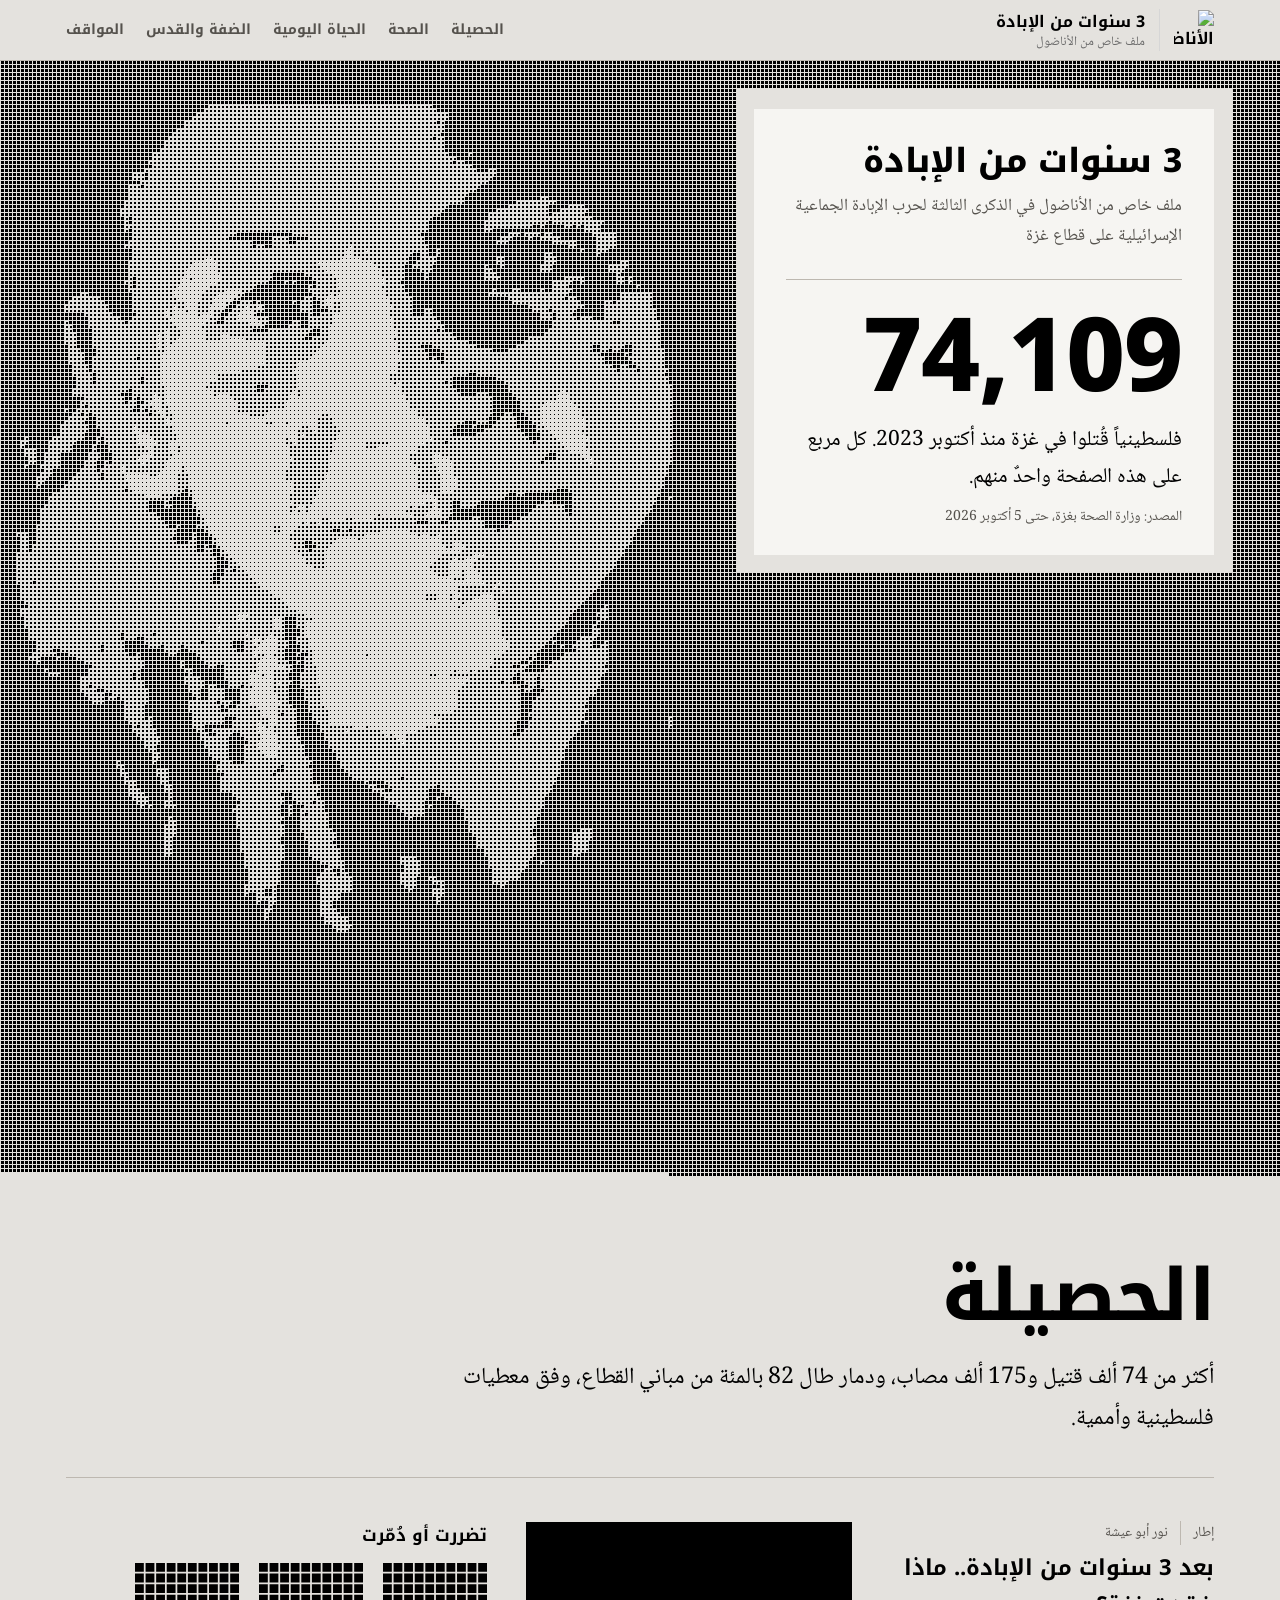
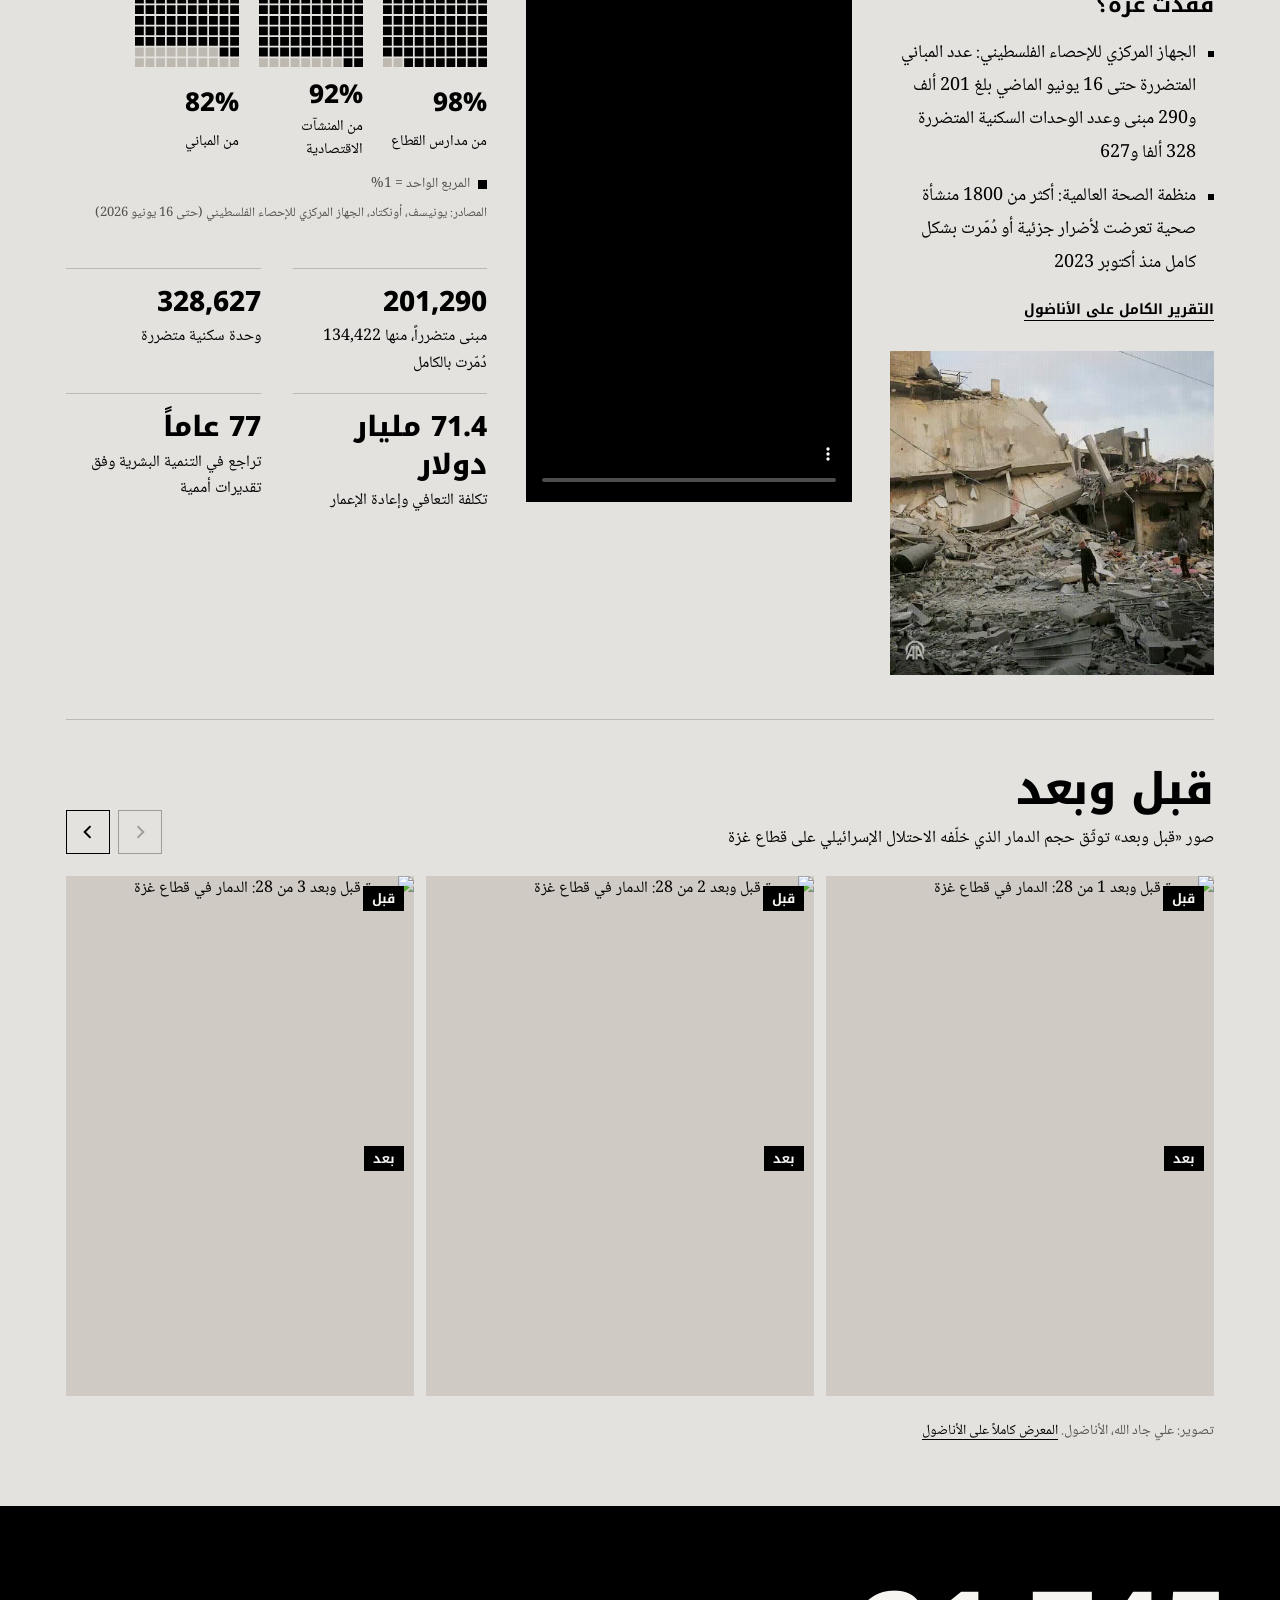
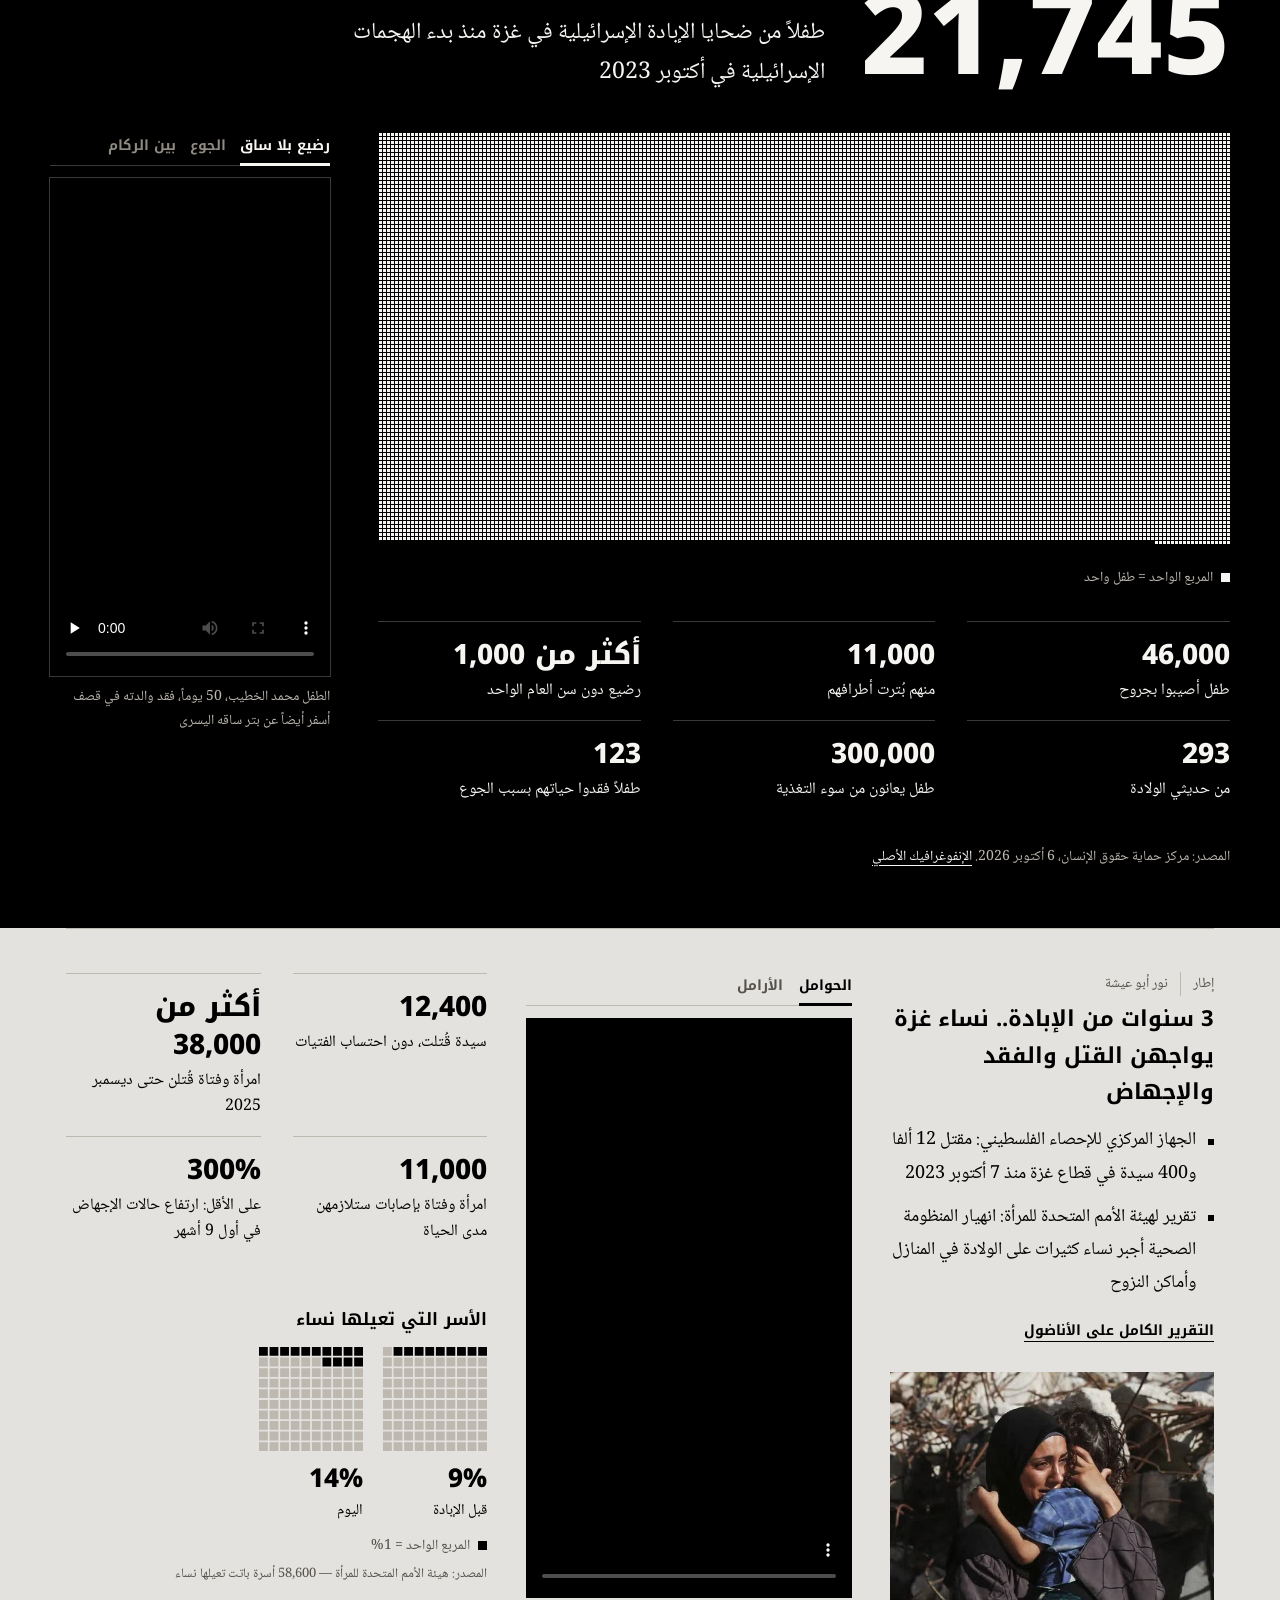
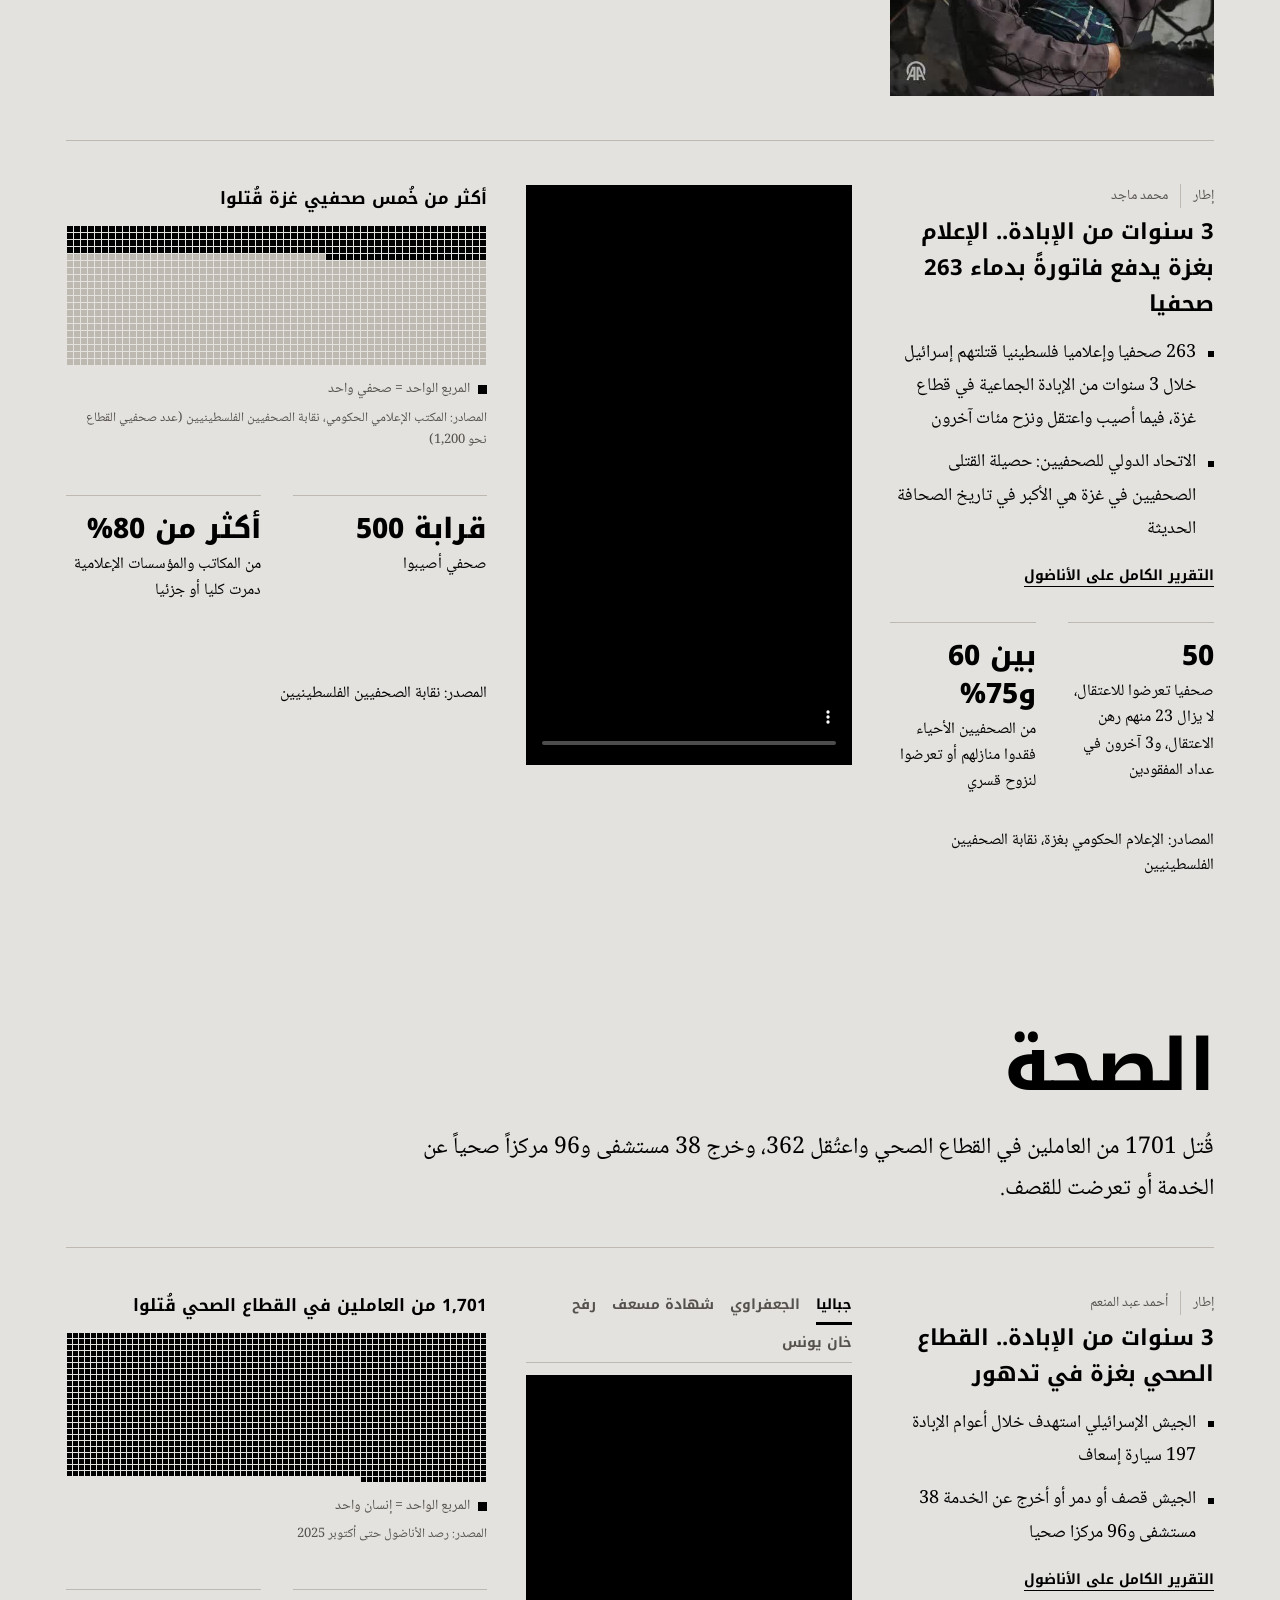
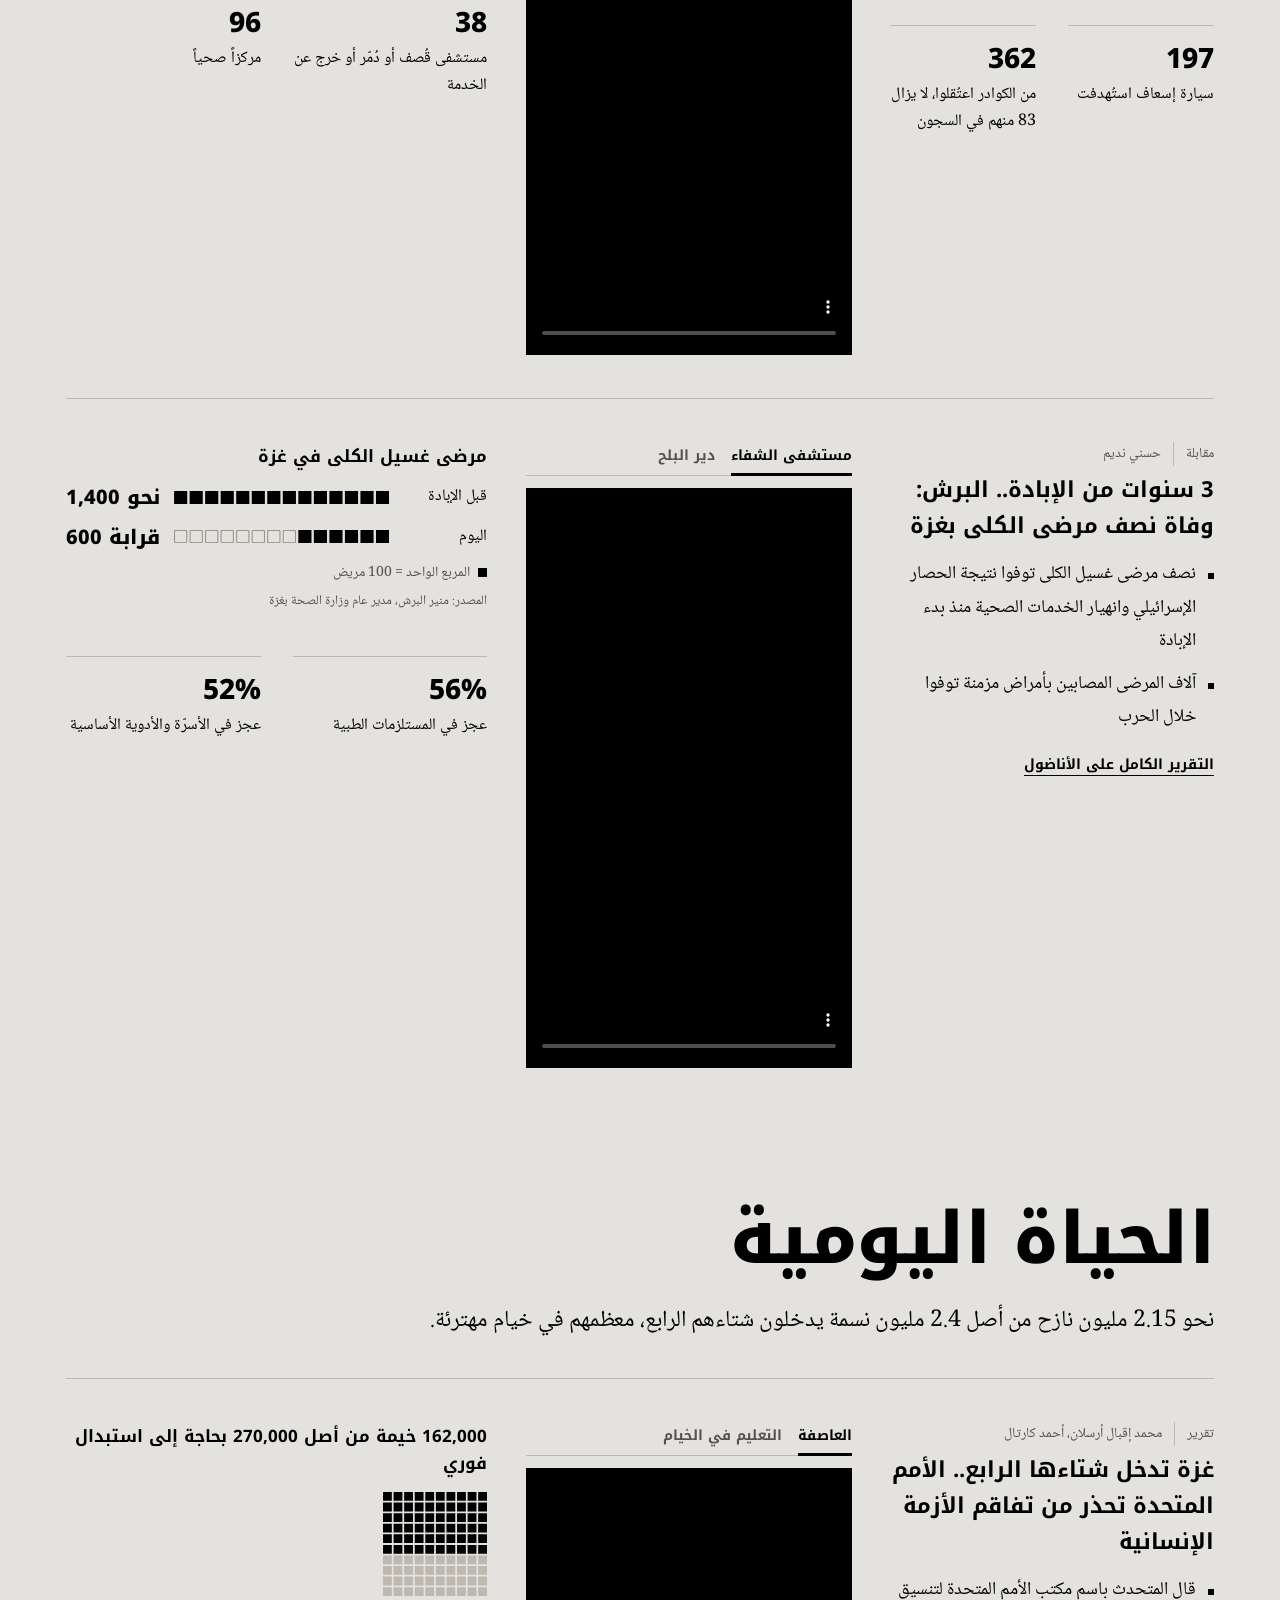
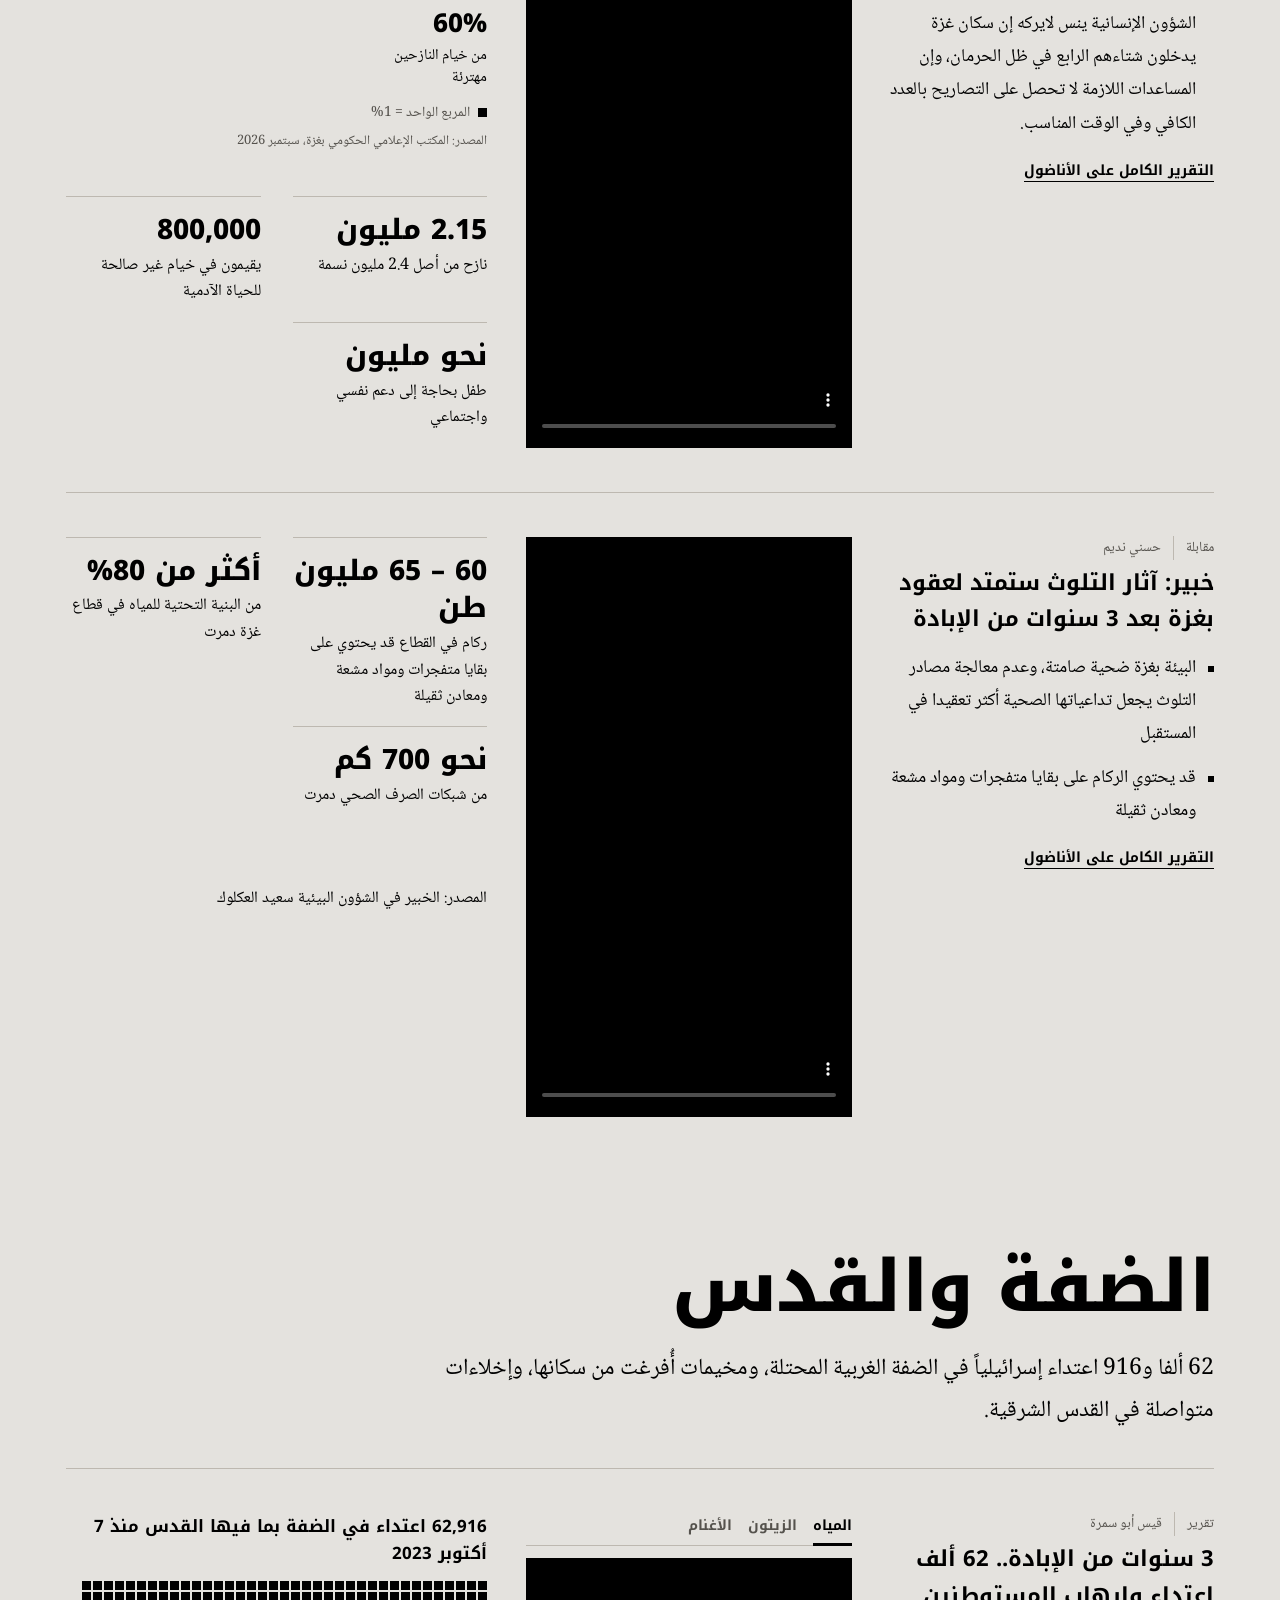
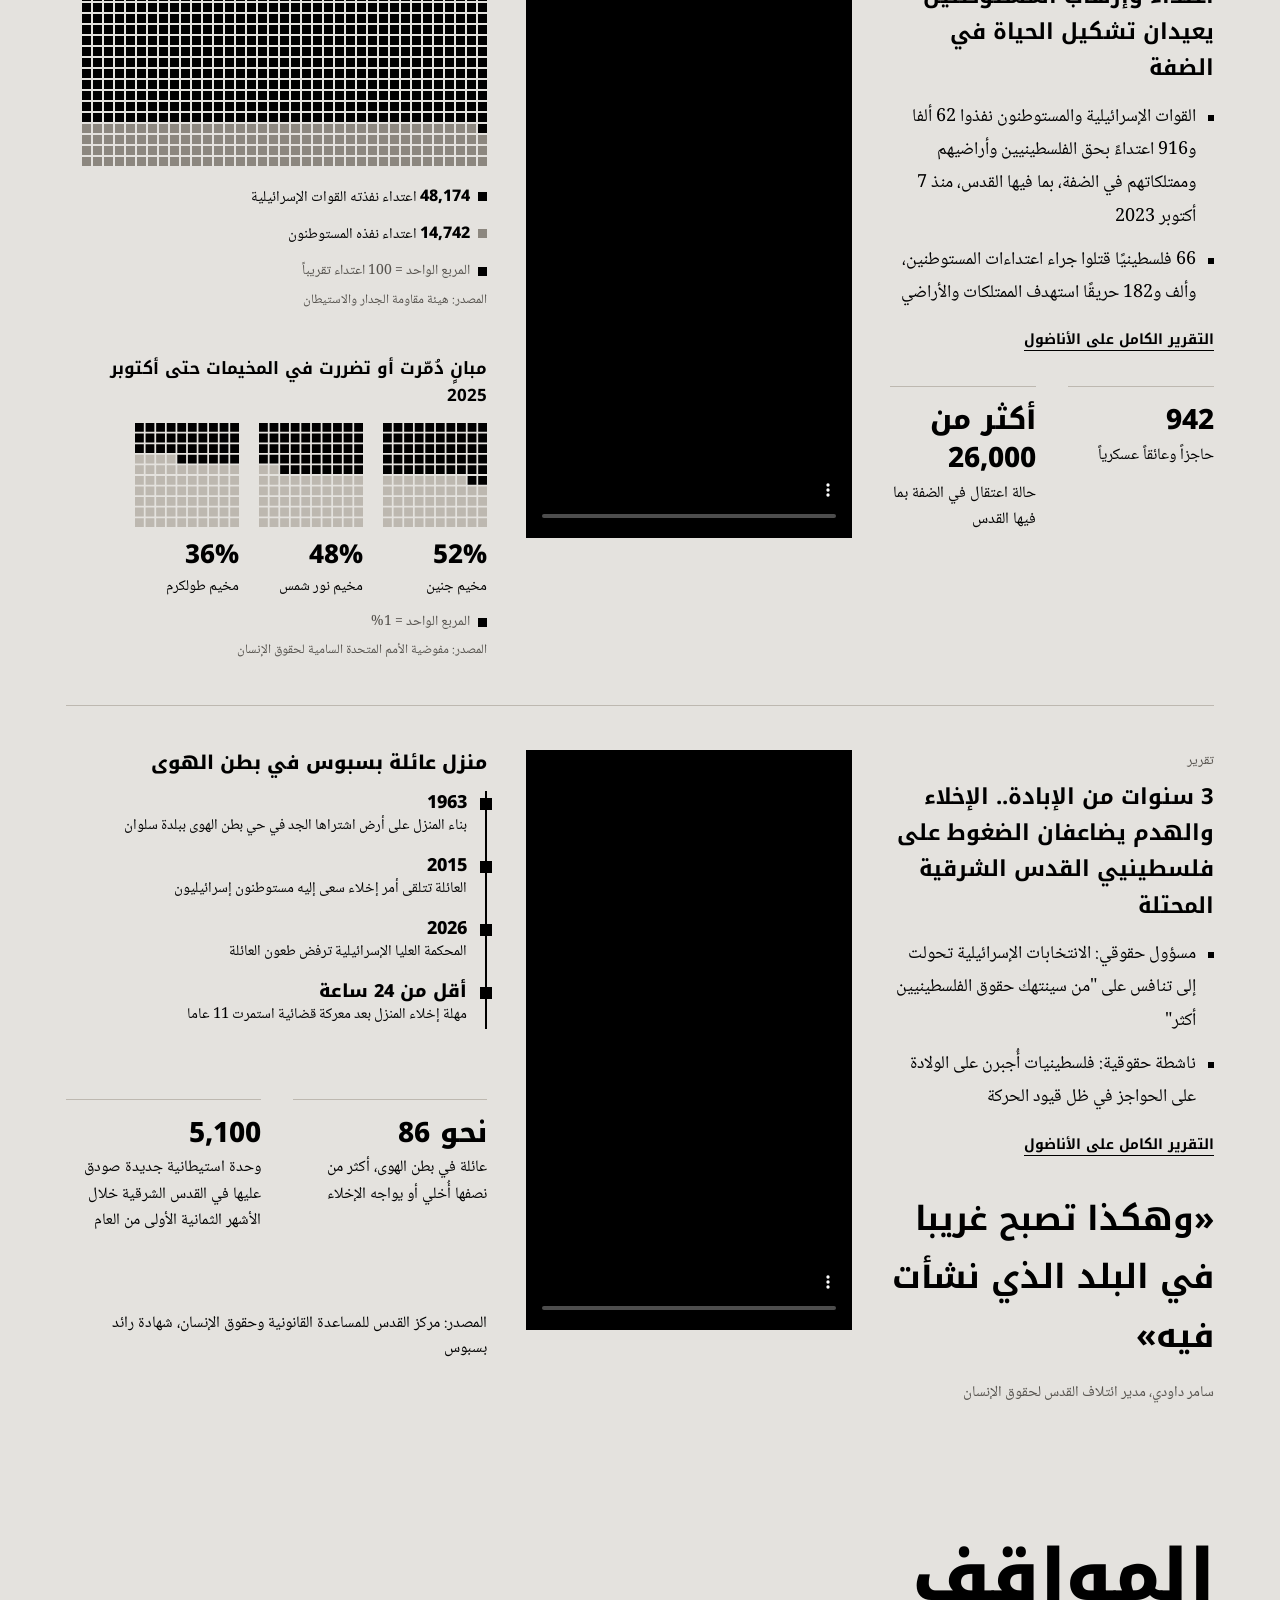
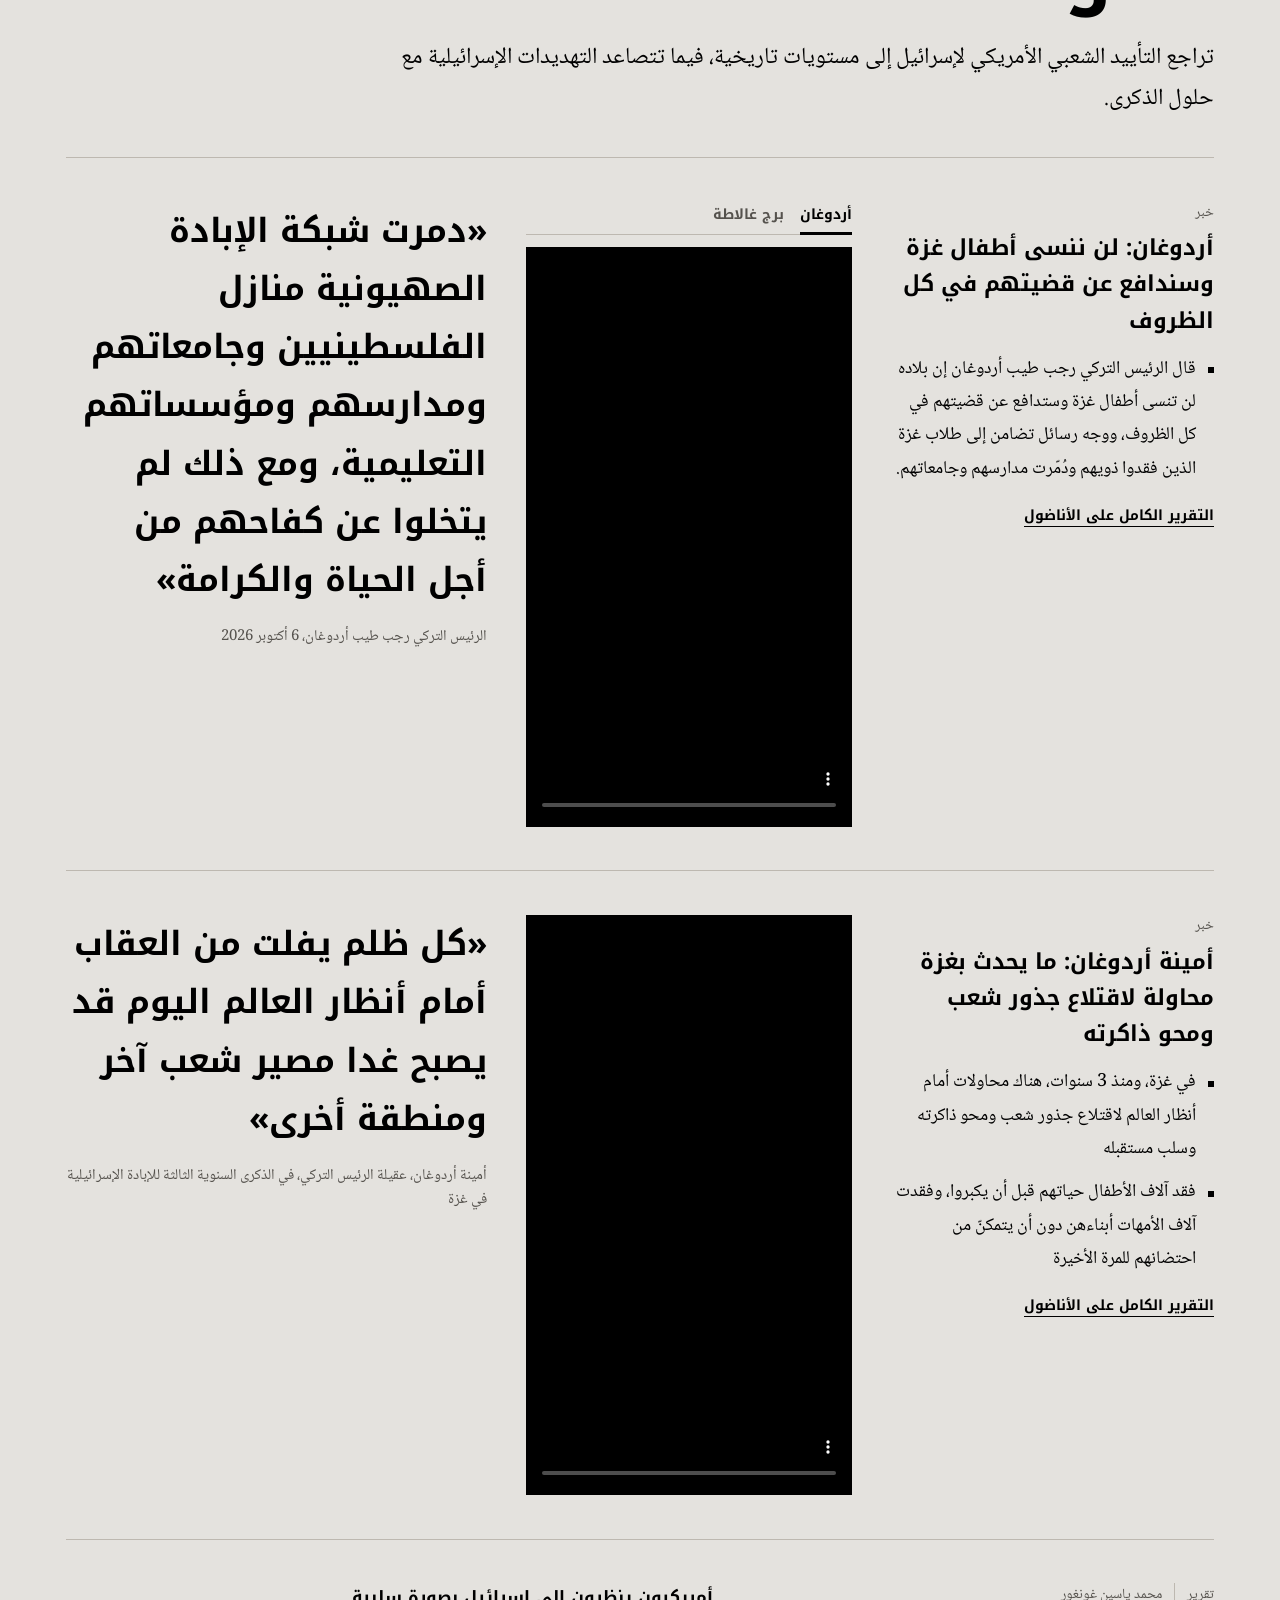
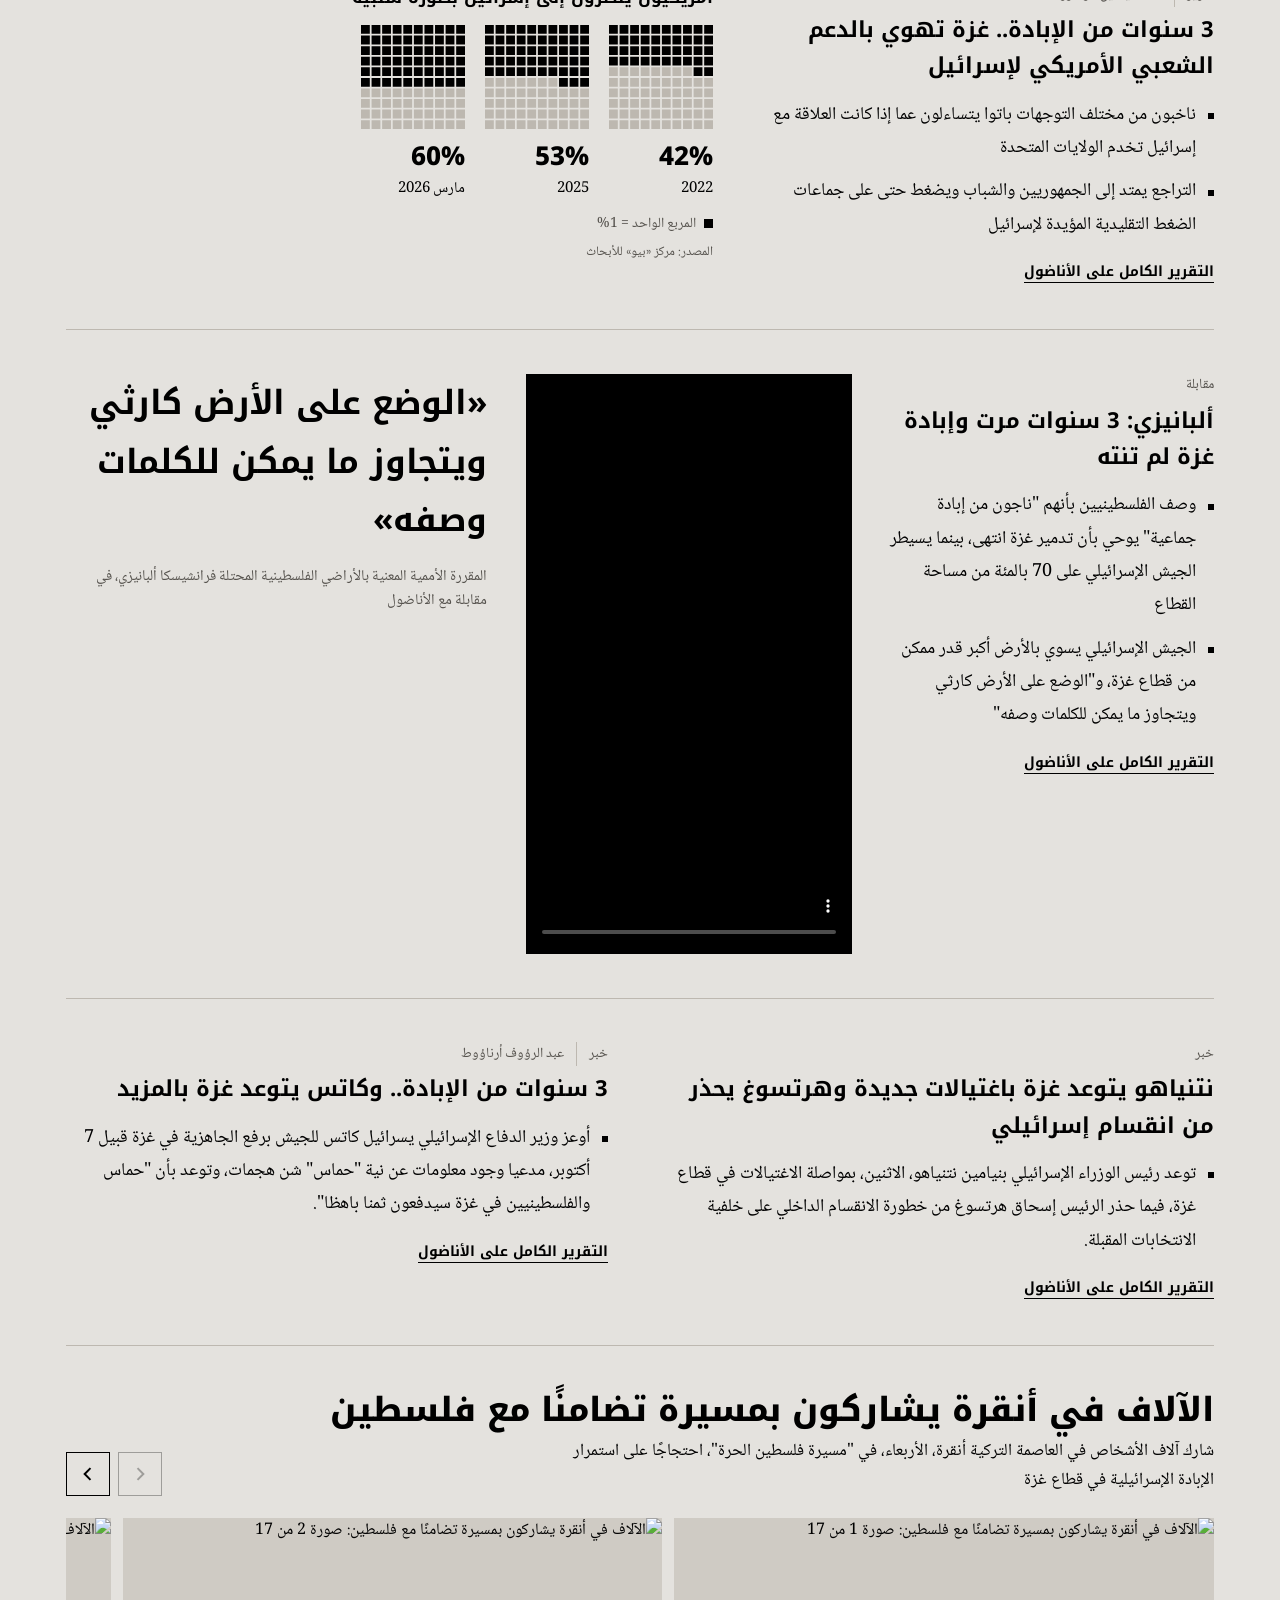
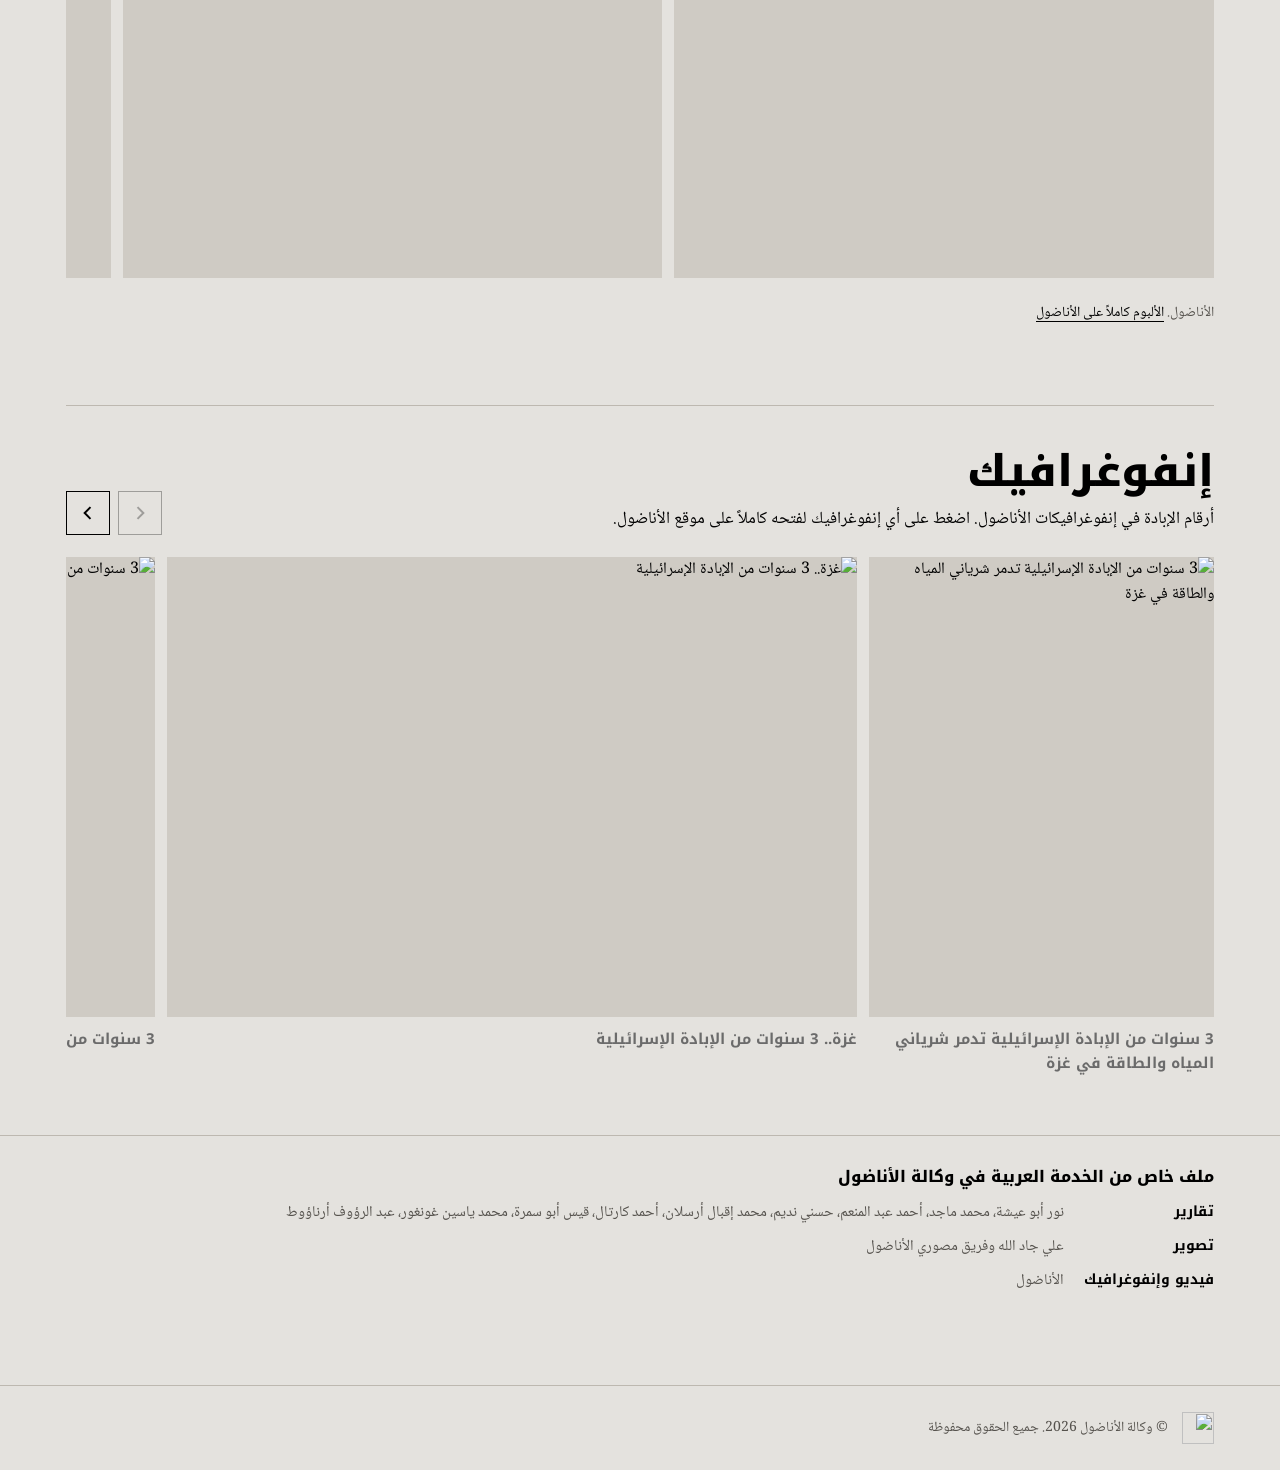
==== index.html @ 90d63b0d "UX pass: shorter hero, bylines, credits, smaller long gallery titles; new height table Co-Authored-B" ====
<!doctype html>
<html lang="ar" dir="rtl">
<head>
<meta charset="utf-8">
<meta name="viewport" content="width=device-width, initial-scale=1">
<title>3 سنوات من الإبادة | الأناضول</title>
<meta name="description" content="74,243 فلسطينياً قُتلوا في غزة منذ أكتوبر 2023. ملف خاص من الأناضول في الذكرى الثالثة لحرب الإبادة الإسرائيلية على قطاع غزة">
<link rel="canonical" href="https://genogaza.pages.dev/">
<meta property="og:type" content="article">
<meta property="og:site_name" content="الأناضول">
<meta property="og:locale" content="ar_AR">
<meta property="og:url" content="https://genogaza.pages.dev/">
<meta property="og:title" content="3 سنوات من الإبادة | الأناضول">
<meta property="og:description" content="74,243 فلسطينياً قُتلوا في غزة منذ أكتوبر 2023. ملف خاص من الأناضول في الذكرى الثالثة لحرب الإبادة الإسرائيلية على قطاع غزة">
<meta property="og:image" content="https://genogaza.pages.dev/assets/img/og.jpg">
<meta property="og:image:secure_url" content="https://genogaza.pages.dev/assets/img/og.jpg">
<meta property="og:image:type" content="image/jpeg">
<meta property="og:image:width" content="1200">
<meta property="og:image:height" content="630">
<meta property="og:image:alt" content="3 سنوات من الإبادة: 74,243 فلسطينياً قُتلوا في غزة">
<meta name="twitter:card" content="summary_large_image">
<meta name="twitter:title" content="3 سنوات من الإبادة | الأناضول">
<meta name="twitter:description" content="74,243 فلسطينياً قُتلوا في غزة منذ أكتوبر 2023. ملف خاص من الأناضول في الذكرى الثالثة لحرب الإبادة الإسرائيلية على قطاع غزة">
<meta name="twitter:image" content="https://genogaza.pages.dev/assets/img/og.jpg">
<link rel="stylesheet" href="assets/css/fonts.css">
<link rel="stylesheet" href="assets/css/site.css?v=a2a8ff86">
<link rel="stylesheet" href="assets/css/home.css?v=a2a8ff86">
</head>
<body class="home">
<header class="bar"><div class="wrap">
  <a class="logo" href="https://www.aa.com.tr/ar" target="_top" aria-label="الأناضول"><img src="/g/aa-logo.png" alt="الأناضول"></a>
  <a class="series" href="index.html">3 سنوات من الإبادة<small>ملف خاص من الأناضول</small></a>
  <nav class="menu" aria-label="فصول الملف"><a href="#ch-1">الحصيلة</a><a href="#ch-2">الصحة</a><a href="#ch-3">الحياة اليومية</a><a href="#ch-4">الضفة والقدس</a><a href="#ch-5">المواقف</a></nav>
  <details class="menu-m"><summary>الفصول</summary><nav aria-label="فصول الملف"><a href="#ch-1">الحصيلة</a><a href="#ch-2">الصحة</a><a href="#ch-3">الحياة اليومية</a><a href="#ch-4">الضفة والقدس</a><a href="#ch-5">المواقف</a></nav></details>
</div></header>
<main><section class="hero">
<canvas data-n="74243" data-img="[data-uri]" aria-hidden="true"></canvas>
<div class="hero-card">
 <h1>3 سنوات من الإبادة</h1>
 <p class="hero-sub">ملف خاص من الأناضول في الذكرى الثالثة لحرب الإبادة الجماعية الإسرائيلية على قطاع غزة</p>
 <p class="count" data-count>74,243</p>
 <p class="hero-what">فلسطينياً قُتلوا في غزة منذ أكتوبر 2023. كل مربع على هذه الصفحة واحدٌ منهم.</p>
 <p class="hero-src">المصدر: وزارة الصحة بغزة، حتى 5 أكتوبر 2026</p>
 
</div>
</section><section class="chapter" id="ch-1" aria-labelledby="ch-1-h"><div class="wrap"><header class="ch-head"><h2 id="ch-1-h">الحصيلة</h2><p>أكثر من 74 ألف قتيل و175 ألف مصاب، ودمار طال 82 بالمئة من مباني القطاع، وفق معطيات فلسطينية وأممية.</p></header><article class="story" id="madha-faqadat-gaza"><div class="st"><p class="kind">إطار<span>نور أبو عيشة</span></p><h3><a href="https://v.aa.com.tr/4080411" target="_blank" rel="noopener">بعد 3 سنوات من الإبادة.. ماذا فقدت غزة؟</a></h3><ul class="pts"><li>الجهاز المركزي للإحصاء الفلسطيني: عدد المباني المتضررة حتى 16 يونيو الماضي بلغ 201 ألف و290 مبنى وعدد الوحدات السكنية المتضررة 328 ألفا و627</li><li>منظمة الصحة العالمية: أكثر من 1800 منشأة صحية تعرضت لأضرار جزئية أو دُمّرت بشكل كامل منذ أكتوبر 2023</li></ul><a class="read" href="https://v.aa.com.tr/4080411" target="_blank" rel="noopener">التقرير الكامل على الأناضول</a><figure class="clip"><video src="assets/video/hadm-gif.mp4" poster="assets/video/hadm-gif.jpg" autoplay loop muted playsinline preload="metadata" aria-label="بعد 3 سنوات من الإبادة.. ماذا فقدت غزة؟"></video></figure></div><figure class="vid"><button class="vid-open" type="button"><svg viewBox="0 0 24 24" aria-hidden="true"><path d="M8 5v14l11-7z" fill="currentColor"/></svg><span>شاهد الفيديو</span></button><video data-src="https://video.twimg.com/amplify_video/2107925214994558976/vid/avc1/720x1280/6lwmKdleKOjYy32W.mp4" poster="https://pbs.twimg.com/media/HUDbKekWkAANsOI.jpg" controls preload="none" playsinline aria-label="بعد 3 سنوات من الإبادة.. ماذا فقدت غزة؟"></video></figure><div class="sv"><figure class="viz "><h4>تضررت أو دُمّرت</h4><div class="grids"><div class="g"><svg viewBox="0 0 118 118" width="118" height="118" role="img" aria-label="من مدارس القطاع: 98%" style="direction:ltr"><path d="M108 0h10v10h-10zM96 0h10v10h-10zM84 0h10v10h-10zM72 0h10v10h-10zM60 0h10v10h-10zM48 0h10v10h-10zM36 0h10v10h-10zM24 0h10v10h-10zM12 0h10v10h-10zM0 0h10v10h-10zM108 12h10v10h-10zM96 12h10v10h-10zM84 12h10v10h-10zM72 12h10v10h-10zM60 12h10v10h-10zM48 12h10v10h-10zM36 12h10v10h-10zM24 12h10v10h-10zM12 12h10v10h-10zM0 12h10v10h-10zM108 24h10v10h-10zM96 24h10v10h-10zM84 24h10v10h-10zM72 24h10v10h-10zM60 24h10v10h-10zM48 24h10v10h-10zM36 24h10v10h-10zM24 24h10v10h-10zM12 24h10v10h-10zM0 24h10v10h-10zM108 36h10v10h-10zM96 36h10v10h-10zM84 36h10v10h-10zM72 36h10v10h-10zM60 36h10v10h-10zM48 36h10v10h-10zM36 36h10v10h-10zM24 36h10v10h-10zM12 36h10v10h-10zM0 36h10v10h-10zM108 48h10v10h-10zM96 48h10v10h-10zM84 48h10v10h-10zM72 48h10v10h-10zM60 48h10v10h-10zM48 48h10v10h-10zM36 48h10v10h-10zM24 48h10v10h-10zM12 48h10v10h-10zM0 48h10v10h-10zM108 60h10v10h-10zM96 60h10v10h-10zM84 60h10v10h-10zM72 60h10v10h-10zM60 60h10v10h-10zM48 60h10v10h-10zM36 60h10v10h-10zM24 60h10v10h-10zM12 60h10v10h-10zM0 60h10v10h-10zM108 72h10v10h-10zM96 72h10v10h-10zM84 72h10v10h-10zM72 72h10v10h-10zM60 72h10v10h-10zM48 72h10v10h-10zM36 72h10v10h-10zM24 72h10v10h-10zM12 72h10v10h-10zM0 72h10v10h-10zM108 84h10v10h-10zM96 84h10v10h-10zM84 84h10v10h-10zM72 84h10v10h-10zM60 84h10v10h-10zM48 84h10v10h-10zM36 84h10v10h-10zM24 84h10v10h-10zM12 84h10v10h-10zM0 84h10v10h-10zM108 96h10v10h-10zM96 96h10v10h-10zM84 96h10v10h-10zM72 96h10v10h-10zM60 96h10v10h-10zM48 96h10v10h-10zM36 96h10v10h-10zM24 96h10v10h-10zM12 96h10v10h-10zM0 96h10v10h-10zM108 108h10v10h-10zM96 108h10v10h-10zM84 108h10v10h-10zM72 108h10v10h-10zM60 108h10v10h-10zM48 108h10v10h-10zM36 108h10v10h-10zM24 108h10v10h-10z" fill="#000000"/><path d="M12 108h10v10h-10zM0 108h10v10h-10z" fill="#BDB8B0"/></svg><b>98%</b><span>من مدارس القطاع</span></div><div class="g"><svg viewBox="0 0 118 118" width="118" height="118" role="img" aria-label="من المنشآت الاقتصادية: 92%" style="direction:ltr"><path d="M108 0h10v10h-10zM96 0h10v10h-10zM84 0h10v10h-10zM72 0h10v10h-10zM60 0h10v10h-10zM48 0h10v10h-10zM36 0h10v10h-10zM24 0h10v10h-10zM12 0h10v10h-10zM0 0h10v10h-10zM108 12h10v10h-10zM96 12h10v10h-10zM84 12h10v10h-10zM72 12h10v10h-10zM60 12h10v10h-10zM48 12h10v10h-10zM36 12h10v10h-10zM24 12h10v10h-10zM12 12h10v10h-10zM0 12h10v10h-10zM108 24h10v10h-10zM96 24h10v10h-10zM84 24h10v10h-10zM72 24h10v10h-10zM60 24h10v10h-10zM48 24h10v10h-10zM36 24h10v10h-10zM24 24h10v10h-10zM12 24h10v10h-10zM0 24h10v10h-10zM108 36h10v10h-10zM96 36h10v10h-10zM84 36h10v10h-10zM72 36h10v10h-10zM60 36h10v10h-10zM48 36h10v10h-10zM36 36h10v10h-10zM24 36h10v10h-10zM12 36h10v10h-10zM0 36h10v10h-10zM108 48h10v10h-10zM96 48h10v10h-10zM84 48h10v10h-10zM72 48h10v10h-10zM60 48h10v10h-10zM48 48h10v10h-10zM36 48h10v10h-10zM24 48h10v10h-10zM12 48h10v10h-10zM0 48h10v10h-10zM108 60h10v10h-10zM96 60h10v10h-10zM84 60h10v10h-10zM72 60h10v10h-10zM60 60h10v10h-10zM48 60h10v10h-10zM36 60h10v10h-10zM24 60h10v10h-10zM12 60h10v10h-10zM0 60h10v10h-10zM108 72h10v10h-10zM96 72h10v10h-10zM84 72h10v10h-10zM72 72h10v10h-10zM60 72h10v10h-10zM48 72h10v10h-10zM36 72h10v10h-10zM24 72h10v10h-10zM12 72h10v10h-10zM0 72h10v10h-10zM108 84h10v10h-10zM96 84h10v10h-10zM84 84h10v10h-10zM72 84h10v10h-10zM60 84h10v10h-10zM48 84h10v10h-10zM36 84h10v10h-10zM24 84h10v10h-10zM12 84h10v10h-10zM0 84h10v10h-10zM108 96h10v10h-10zM96 96h10v10h-10zM84 96h10v10h-10zM72 96h10v10h-10zM60 96h10v10h-10zM48 96h10v10h-10zM36 96h10v10h-10zM24 96h10v10h-10zM12 96h10v10h-10zM0 96h10v10h-10zM108 108h10v10h-10zM96 108h10v10h-10z" fill="#000000"/><path d="M84 108h10v10h-10zM72 108h10v10h-10zM60 108h10v10h-10zM48 108h10v10h-10zM36 108h10v10h-10zM24 108h10v10h-10zM12 108h10v10h-10zM0 108h10v10h-10z" fill="#BDB8B0"/></svg><b>92%</b><span>من المنشآت الاقتصادية</span></div><div class="g"><svg viewBox="0 0 118 118" width="118" height="118" role="img" aria-label="من المباني: 82%" style="direction:ltr"><path d="M108 0h10v10h-10zM96 0h10v10h-10zM84 0h10v10h-10zM72 0h10v10h-10zM60 0h10v10h-10zM48 0h10v10h-10zM36 0h10v10h-10zM24 0h10v10h-10zM12 0h10v10h-10zM0 0h10v10h-10zM108 12h10v10h-10zM96 12h10v10h-10zM84 12h10v10h-10zM72 12h10v10h-10zM60 12h10v10h-10zM48 12h10v10h-10zM36 12h10v10h-10zM24 12h10v10h-10zM12 12h10v10h-10zM0 12h10v10h-10zM108 24h10v10h-10zM96 24h10v10h-10zM84 24h10v10h-10zM72 24h10v10h-10zM60 24h10v10h-10zM48 24h10v10h-10zM36 24h10v10h-10zM24 24h10v10h-10zM12 24h10v10h-10zM0 24h10v10h-10zM108 36h10v10h-10zM96 36h10v10h-10zM84 36h10v10h-10zM72 36h10v10h-10zM60 36h10v10h-10zM48 36h10v10h-10zM36 36h10v10h-10zM24 36h10v10h-10zM12 36h10v10h-10zM0 36h10v10h-10zM108 48h10v10h-10zM96 48h10v10h-10zM84 48h10v10h-10zM72 48h10v10h-10zM60 48h10v10h-10zM48 48h10v10h-10zM36 48h10v10h-10zM24 48h10v10h-10zM12 48h10v10h-10zM0 48h10v10h-10zM108 60h10v10h-10zM96 60h10v10h-10zM84 60h10v10h-10zM72 60h10v10h-10zM60 60h10v10h-10zM48 60h10v10h-10zM36 60h10v10h-10zM24 60h10v10h-10zM12 60h10v10h-10zM0 60h10v10h-10zM108 72h10v10h-10zM96 72h10v10h-10zM84 72h10v10h-10zM72 72h10v10h-10zM60 72h10v10h-10zM48 72h10v10h-10zM36 72h10v10h-10zM24 72h10v10h-10zM12 72h10v10h-10zM0 72h10v10h-10zM108 84h10v10h-10zM96 84h10v10h-10zM84 84h10v10h-10zM72 84h10v10h-10zM60 84h10v10h-10zM48 84h10v10h-10zM36 84h10v10h-10zM24 84h10v10h-10zM12 84h10v10h-10zM0 84h10v10h-10zM108 96h10v10h-10zM96 96h10v10h-10z" fill="#000000"/><path d="M84 96h10v10h-10zM72 96h10v10h-10zM60 96h10v10h-10zM48 96h10v10h-10zM36 96h10v10h-10zM24 96h10v10h-10zM12 96h10v10h-10zM0 96h10v10h-10zM108 108h10v10h-10zM96 108h10v10h-10zM84 108h10v10h-10zM72 108h10v10h-10zM60 108h10v10h-10zM48 108h10v10h-10zM36 108h10v10h-10zM24 108h10v10h-10zM12 108h10v10h-10zM0 108h10v10h-10z" fill="#BDB8B0"/></svg><b>82%</b><span>من المباني</span></div></div><p class="key"><i></i>المربع الواحد = 1%</p><figcaption>المصادر: يونيسف، أونكتاد، الجهاز المركزي للإحصاء الفلسطيني (حتى 16 يونيو 2026)</figcaption></figure><dl class="facts"><div><dt>201,290</dt><dd>مبنى متضرراً، منها 134,422 دُمّرت بالكامل</dd></div><div><dt>328,627</dt><dd>وحدة سكنية متضررة</dd></div><div><dt>71.4 مليار دولار</dt><dd>تكلفة التعافي وإعادة الإعمار</dd></div><div><dt>77 عاماً</dt><dd>تراجع في التنمية البشرية وفق تقديرات أممية</dd></div></dl></div></article><section class="gal" aria-labelledby="gal-h">
 <div class="gal-head">
  <div><h3 id="gal-h">قبل وبعد</h3><p>صور «قبل وبعد» توثّق حجم الدمار الذي خلّفه الاحتلال الإسرائيلي على قطاع غزة</p></div>
  <div class="gal-nav"><button type="button" class="gal-prev" aria-label="السابق"><svg viewBox="0 0 24 24" aria-hidden="true"><path d="M15 5l-7 7 7 7" fill="none" stroke="currentColor" stroke-width="2.4"/></svg></button><button type="button" class="gal-next" aria-label="التالي"><svg viewBox="0 0 24 24" aria-hidden="true"><path d="M15 5l-7 7 7 7" fill="none" stroke="currentColor" stroke-width="2.4"/></svg></button></div>
 </div>
 <div class="gal-strip" tabindex="0" aria-label="28 صورة، اسحب للتنقل"><figure class="gal-i"><img src="g/thumbs_b2_608d9dd87e737dd2de3c99d1fb9da49f.jpg" loading="lazy" referrerpolicy="no-referrer" width="573" height="768" alt="صورة قبل وبعد 1 من 28: الدمار في قطاع غزة"><span class="b">قبل</span><span class="a">بعد</span></figure><figure class="gal-i"><img src="g/thumbs_b2_52df4a76b57af0bffe542a554aed7c2d.jpg" loading="lazy" referrerpolicy="no-referrer" width="573" height="768" alt="صورة قبل وبعد 2 من 28: الدمار في قطاع غزة"><span class="b">قبل</span><span class="a">بعد</span></figure><figure class="gal-i"><img src="g/thumbs_b2_602bef097dc09f7f3646a74db802fe09.jpg" loading="lazy" referrerpolicy="no-referrer" width="573" height="768" alt="صورة قبل وبعد 3 من 28: الدمار في قطاع غزة"><span class="b">قبل</span><span class="a">بعد</span></figure><figure class="gal-i"><img src="g/thumbs_b2_c5737394ec80cd7f532a665a54ec6e48.jpg" loading="lazy" referrerpolicy="no-referrer" width="573" height="768" alt="صورة قبل وبعد 4 من 28: الدمار في قطاع غزة"><span class="b">قبل</span><span class="a">بعد</span></figure><figure class="gal-i"><img src="g/thumbs_b2_5b86841f026fc1a3740b06779e3ed07e.jpg" loading="lazy" referrerpolicy="no-referrer" width="573" height="768" alt="صورة قبل وبعد 5 من 28: الدمار في قطاع غزة"><span class="b">قبل</span><span class="a">بعد</span></figure><figure class="gal-i"><img src="g/thumbs_b2_4ee95b8b2bf2fd972666006644234100.jpg" loading="lazy" referrerpolicy="no-referrer" width="573" height="768" alt="صورة قبل وبعد 6 من 28: الدمار في قطاع غزة"><span class="b">قبل</span><span class="a">بعد</span></figure><figure class="gal-i"><img src="g/thumbs_b2_9ba9ab49bd83c022b748d5bf01375326.jpg" loading="lazy" referrerpolicy="no-referrer" width="573" height="768" alt="صورة قبل وبعد 7 من 28: الدمار في قطاع غزة"><span class="b">قبل</span><span class="a">بعد</span></figure><figure class="gal-i"><img src="g/thumbs_b2_2d1df9886224a9de4e318dceeddd31e6.jpg" loading="lazy" referrerpolicy="no-referrer" width="573" height="768" alt="صورة قبل وبعد 8 من 28: الدمار في قطاع غزة"><span class="b">قبل</span><span class="a">بعد</span></figure><figure class="gal-i"><img src="g/thumbs_b2_b5fea9d574753430f4127e56229e0351.jpg" loading="lazy" referrerpolicy="no-referrer" width="573" height="768" alt="صورة قبل وبعد 9 من 28: الدمار في قطاع غزة"><span class="b">قبل</span><span class="a">بعد</span></figure><figure class="gal-i"><img src="g/thumbs_b2_855c574f5adfcad84a79d169744f89a1.jpg" loading="lazy" referrerpolicy="no-referrer" width="573" height="768" alt="صورة قبل وبعد 10 من 28: الدمار في قطاع غزة"><span class="b">قبل</span><span class="a">بعد</span></figure><figure class="gal-i"><img src="g/thumbs_b2_022345e3eee989db6f019147f48da256.jpg" loading="lazy" referrerpolicy="no-referrer" width="573" height="768" alt="صورة قبل وبعد 11 من 28: الدمار في قطاع غزة"><span class="b">قبل</span><span class="a">بعد</span></figure><figure class="gal-i"><img src="g/thumbs_b2_39ac29ea2e47ec22872e6c8f1df1672e.jpg" loading="lazy" referrerpolicy="no-referrer" width="573" height="768" alt="صورة قبل وبعد 12 من 28: الدمار في قطاع غزة"><span class="b">قبل</span><span class="a">بعد</span></figure><figure class="gal-i"><img src="g/thumbs_b2_6002b401b1c382463df3936cf5e38cf2.jpg" loading="lazy" referrerpolicy="no-referrer" width="573" height="768" alt="صورة قبل وبعد 13 من 28: الدمار في قطاع غزة"><span class="b">قبل</span><span class="a">بعد</span></figure><figure class="gal-i"><img src="g/thumbs_b2_d401c6d97e08de02affc624c8389f29a.jpg" loading="lazy" referrerpolicy="no-referrer" width="573" height="768" alt="صورة قبل وبعد 14 من 28: الدمار في قطاع غزة"><span class="b">قبل</span><span class="a">بعد</span></figure><figure class="gal-i"><img src="g/thumbs_b2_3d67389c7f5685baea0e48ab4e248ed7.jpg" loading="lazy" referrerpolicy="no-referrer" width="573" height="768" alt="صورة قبل وبعد 15 من 28: الدمار في قطاع غزة"><span class="b">قبل</span><span class="a">بعد</span></figure><figure class="gal-i"><img src="g/thumbs_b2_5759a68f902f0883cfba7d105a45abd1.jpg" loading="lazy" referrerpolicy="no-referrer" width="573" height="768" alt="صورة قبل وبعد 16 من 28: الدمار في قطاع غزة"><span class="b">قبل</span><span class="a">بعد</span></figure><figure class="gal-i"><img src="g/thumbs_b2_2f1af5e8c6f7ff11aee5d855c5ad6b64.jpg" loading="lazy" referrerpolicy="no-referrer" width="573" height="768" alt="صورة قبل وبعد 17 من 28: الدمار في قطاع غزة"><span class="b">قبل</span><span class="a">بعد</span></figure><figure class="gal-i"><img src="g/thumbs_b2_f8f3b2f924557c08e5166af17b6f89e9.jpg" loading="lazy" referrerpolicy="no-referrer" width="573" height="768" alt="صورة قبل وبعد 18 من 28: الدمار في قطاع غزة"><span class="b">قبل</span><span class="a">بعد</span></figure><figure class="gal-i"><img src="g/thumbs_b2_bb6d59265c92791c67c92ec2a324a72a.jpg" loading="lazy" referrerpolicy="no-referrer" width="573" height="768" alt="صورة قبل وبعد 19 من 28: الدمار في قطاع غزة"><span class="b">قبل</span><span class="a">بعد</span></figure><figure class="gal-i"><img src="g/thumbs_b2_0853a76016bab2ff51b0cbdb96272e52.jpg" loading="lazy" referrerpolicy="no-referrer" width="573" height="768" alt="صورة قبل وبعد 20 من 28: الدمار في قطاع غزة"><span class="b">قبل</span><span class="a">بعد</span></figure><figure class="gal-i"><img src="g/thumbs_b2_acef8b98ef0934f9b8bff74d149ffebe.jpg" loading="lazy" referrerpolicy="no-referrer" width="573" height="768" alt="صورة قبل وبعد 21 من 28: الدمار في قطاع غزة"><span class="b">قبل</span><span class="a">بعد</span></figure><figure class="gal-i"><img src="g/thumbs_b2_a416701f1f47e684c1d5cf7a4dd2e466.jpg" loading="lazy" referrerpolicy="no-referrer" width="573" height="768" alt="صورة قبل وبعد 22 من 28: الدمار في قطاع غزة"><span class="b">قبل</span><span class="a">بعد</span></figure><figure class="gal-i"><img src="g/thumbs_b2_5f47ece3d9695c328637e73ad2ef2f52.jpg" loading="lazy" referrerpolicy="no-referrer" width="573" height="768" alt="صورة قبل وبعد 23 من 28: الدمار في قطاع غزة"><span class="b">قبل</span><span class="a">بعد</span></figure><figure class="gal-i"><img src="g/thumbs_b2_31e45f9b87a0858eb1f9ae016f3719f9.jpg" loading="lazy" referrerpolicy="no-referrer" width="573" height="768" alt="صورة قبل وبعد 24 من 28: الدمار في قطاع غزة"><span class="b">قبل</span><span class="a">بعد</span></figure><figure class="gal-i"><img src="g/thumbs_b2_fc1b783ef986195e556fb37faaa4f4d1.jpg" loading="lazy" referrerpolicy="no-referrer" width="573" height="768" alt="صورة قبل وبعد 25 من 28: الدمار في قطاع غزة"><span class="b">قبل</span><span class="a">بعد</span></figure><figure class="gal-i"><img src="g/thumbs_b2_798e7d18a83a97c74578e798bdc9fdea.jpg" loading="lazy" referrerpolicy="no-referrer" width="573" height="768" alt="صورة قبل وبعد 26 من 28: الدمار في قطاع غزة"><span class="b">قبل</span><span class="a">بعد</span></figure><figure class="gal-i"><img src="g/thumbs_b2_ea6803f782b3b4e0cdfacf58d8eb337a.jpg" loading="lazy" referrerpolicy="no-referrer" width="573" height="768" alt="صورة قبل وبعد 27 من 28: الدمار في قطاع غزة"><span class="b">قبل</span><span class="a">بعد</span></figure><figure class="gal-i"><img src="g/thumbs_b2_58ae2c2c8112ee32d49b0035078beaf2.jpg" loading="lazy" referrerpolicy="no-referrer" width="573" height="768" alt="صورة قبل وبعد 28 من 28: الدمار في قطاع غزة"><span class="b">قبل</span><span class="a">بعد</span></figure></div>
 <p class="gal-foot">تصوير: علي جاد الله، الأناضول. <a href="https://v.aa.com.tr/168273/pg" target="_blank" rel="noopener">المعرض كاملاً على الأناضول</a></p>
</section><section class="kids" aria-labelledby="kids-h">
 <div class="kids-head"><p class="kids-n" id="kids-h">21,745</p><p class="kids-what">طفلاً من ضحايا الإبادة الإسرائيلية في غزة منذ بدء الهجمات الإسرائيلية في أكتوبر 2023</p></div>
 <div class="kids-body"><div class="kids-main">
 <canvas class="field" data-n="21745" data-hi="21745" data-p="5" data-maxh="460" data-c="--paper" role="img" aria-label="21,745 طفلاً من ضحايا الإبادة الإسرائيلية في غزة منذ بدء الهجمات الإسرائيلية في أكتوبر 2023"></canvas>
 <p class="key"><i></i>المربع الواحد = طفل واحد</p>
 <dl class="facts"><div><dt>46,000</dt><dd>طفل أصيبوا بجروح</dd></div><div><dt>11,000</dt><dd>منهم بُترت أطرافهم</dd></div><div><dt>أكثر من 1,000</dt><dd>رضيع دون سن العام الواحد</dd></div><div><dt>293</dt><dd>من حديثي الولادة</dd></div><div><dt>300,000</dt><dd>طفل يعانون من سوء التغذية</dd></div><div><dt>123</dt><dd>طفلاً فقدوا حياتهم بسبب الجوع</dd></div></dl></div><div class="kids-vid"><figure class="vid multi"><button class="vid-open" type="button"><svg viewBox="0 0 24 24" aria-hidden="true"><path d="M8 5v14l11-7z" fill="currentColor"/></svg><span>شاهد الفيديوهات (3)</span></button><div class="vtabs" role="tablist" aria-label="فيديوهات التقرير"><button type="button" role="tab" aria-selected="true" data-i="0">رضيع بلا ساق</button><button type="button" role="tab" aria-selected="false" data-i="1">الجوع</button><button type="button" role="tab" aria-selected="false" data-i="2">بين الركام</button></div><div class="vitem" role="tabpanel"><video data-src="https://video.twimg.com/amplify_video/2062819919289368576/vid/avc1/720x1280/gdhOV4XXjZX3CxML.mp4" poster="https://pbs.twimg.com/media/HKCcNlcWsAAnSAP.jpg" controls preload="none" playsinline aria-label="أطفال غزة: رضيع بلا ساق"></video></div><div class="vitem" role="tabpanel" hidden><video data-src="https://video.twimg.com/amplify_video/2036912850296594435/vid/avc1/720x1280/ftAAMw5uWiNMD7KF.mp4" poster="https://pbs.twimg.com/media/HESSmk6aAAAQDYa.jpg" controls preload="none" playsinline aria-label="أطفال غزة: الجوع"></video></div><div class="vitem" role="tabpanel" hidden><video data-src="https://video.twimg.com/amplify_video/1890427311687708673/vid/avc1/720x1280/-5uGlvU1p_hiR8x9.mp4" poster="https://pbs.twimg.com/media/GjwmYq4W4AAXBj7.jpg" controls preload="none" playsinline aria-label="أطفال غزة: بين الركام"></video></div></figure><div class="caps"><p data-i="0">الطفل محمد الخطيب، 50 يوماً، فقد والدته في قصف أسفر أيضاً عن بتر ساقه اليسرى</p><p data-i="1" hidden>وسط ظروف إنسانية قاسية، يتجمع نازحون وأطفال في مدينة غزة أمام نقاط توزيع الوجبات الساخنة، في ظل شح حاد بالمواد الغذائية والاحتياجات الأساسية جراء القيود والهجمات الإسرائيلية المستمرة</p><p data-i="2" hidden>&quot;نلعب لو بين الركام&quot;.. أطفال بغزة يمرحون بمنتزه دمرته إسرائيل</p></div></div></div>
 <p class="kids-foot">المصدر: مركز حماية حقوق الإنسان، 6 أكتوبر 2026. <a href="assets/img/ig2-atfal.jpg" target="_blank" rel="noopener">الإنفوغرافيك الأصلي</a></p>
</section><article class="story" id="nisa-gaza"><div class="st"><p class="kind">إطار<span>نور أبو عيشة</span></p><h3><a href="https://v.aa.com.tr/4079239" target="_blank" rel="noopener">3 سنوات من الإبادة.. نساء غزة يواجهن القتل والفقد والإجهاض</a></h3><ul class="pts"><li>الجهاز المركزي للإحصاء الفلسطيني: مقتل 12 ألفا و400 سيدة في قطاع غزة منذ 7 أكتوبر 2023</li><li>تقرير لهيئة الأمم المتحدة للمرأة: انهيار المنظومة الصحية أجبر نساء كثيرات على الولادة في المنازل وأماكن النزوح</li></ul><a class="read" href="https://v.aa.com.tr/4079239" target="_blank" rel="noopener">التقرير الكامل على الأناضول</a><figure class="clip"><video src="assets/video/nisa-gif.mp4" poster="assets/video/nisa-gif.jpg" autoplay loop muted playsinline preload="metadata" aria-label="3 سنوات من الإبادة.. نساء غزة يواجهن القتل والفقد والإجهاض"></video></figure></div><figure class="vid multi"><button class="vid-open" type="button"><svg viewBox="0 0 24 24" aria-hidden="true"><path d="M8 5v14l11-7z" fill="currentColor"/></svg><span>شاهد الفيديوهات (2)</span></button><div class="vtabs" role="tablist" aria-label="فيديوهات التقرير"><button type="button" role="tab" aria-selected="true" data-i="0">الحوامل</button><button type="button" role="tab" aria-selected="false" data-i="1">الأرامل</button></div><div class="vitem" role="tabpanel"><video data-src="https://video.twimg.com/amplify_video/2087095870076686336/vid/avc1/720x1280/cSIvX4T3UTL0cLOa.mp4" poster="https://pbs.twimg.com/media/HPbh6HabsAABPOa.jpg" controls preload="none" playsinline aria-label="3 سنوات من الإبادة.. نساء غزة يواجهن القتل والفقد والإجهاض: الحوامل"></video></div><div class="vitem" role="tabpanel" hidden><video data-src="https://video.twimg.com/amplify_video/2069743546207551488/vid/avc1/720x1280/8wN-oUxUxtRp7_aM.mp4" poster="https://pbs.twimg.com/media/HLk1YIjaoAATvco.jpg" controls preload="none" playsinline aria-label="3 سنوات من الإبادة.. نساء غزة يواجهن القتل والفقد والإجهاض: الأرامل"></video></div></figure><div class="sv"><dl class="facts"><div><dt>12,400</dt><dd>سيدة قُتلت، دون احتساب الفتيات</dd></div><div><dt>أكثر من 38,000</dt><dd>امرأة وفتاة قُتلن حتى ديسمبر 2025</dd></div><div><dt>11,000</dt><dd>امرأة وفتاة بإصابات ستلازمهن مدى الحياة</dd></div><div><dt>300%</dt><dd>على الأقل: ارتفاع حالات الإجهاض في أول 9 أشهر</dd></div></dl><figure class="viz "><h4>الأسر التي تعيلها نساء</h4><div class="grids"><div class="g"><svg viewBox="0 0 118 118" width="118" height="118" role="img" aria-label="قبل الإبادة: 9%" style="direction:ltr"><path d="M108 0h10v10h-10zM96 0h10v10h-10zM84 0h10v10h-10zM72 0h10v10h-10zM60 0h10v10h-10zM48 0h10v10h-10zM36 0h10v10h-10zM24 0h10v10h-10zM12 0h10v10h-10z" fill="#000000"/><path d="M0 0h10v10h-10zM108 12h10v10h-10zM96 12h10v10h-10zM84 12h10v10h-10zM72 12h10v10h-10zM60 12h10v10h-10zM48 12h10v10h-10zM36 12h10v10h-10zM24 12h10v10h-10zM12 12h10v10h-10zM0 12h10v10h-10zM108 24h10v10h-10zM96 24h10v10h-10zM84 24h10v10h-10zM72 24h10v10h-10zM60 24h10v10h-10zM48 24h10v10h-10zM36 24h10v10h-10zM24 24h10v10h-10zM12 24h10v10h-10zM0 24h10v10h-10zM108 36h10v10h-10zM96 36h10v10h-10zM84 36h10v10h-10zM72 36h10v10h-10zM60 36h10v10h-10zM48 36h10v10h-10zM36 36h10v10h-10zM24 36h10v10h-10zM12 36h10v10h-10zM0 36h10v10h-10zM108 48h10v10h-10zM96 48h10v10h-10zM84 48h10v10h-10zM72 48h10v10h-10zM60 48h10v10h-10zM48 48h10v10h-10zM36 48h10v10h-10zM24 48h10v10h-10zM12 48h10v10h-10zM0 48h10v10h-10zM108 60h10v10h-10zM96 60h10v10h-10zM84 60h10v10h-10zM72 60h10v10h-10zM60 60h10v10h-10zM48 60h10v10h-10zM36 60h10v10h-10zM24 60h10v10h-10zM12 60h10v10h-10zM0 60h10v10h-10zM108 72h10v10h-10zM96 72h10v10h-10zM84 72h10v10h-10zM72 72h10v10h-10zM60 72h10v10h-10zM48 72h10v10h-10zM36 72h10v10h-10zM24 72h10v10h-10zM12 72h10v10h-10zM0 72h10v10h-10zM108 84h10v10h-10zM96 84h10v10h-10zM84 84h10v10h-10zM72 84h10v10h-10zM60 84h10v10h-10zM48 84h10v10h-10zM36 84h10v10h-10zM24 84h10v10h-10zM12 84h10v10h-10zM0 84h10v10h-10zM108 96h10v10h-10zM96 96h10v10h-10zM84 96h10v10h-10zM72 96h10v10h-10zM60 96h10v10h-10zM48 96h10v10h-10zM36 96h10v10h-10zM24 96h10v10h-10zM12 96h10v10h-10zM0 96h10v10h-10zM108 108h10v10h-10zM96 108h10v10h-10zM84 108h10v10h-10zM72 108h10v10h-10zM60 108h10v10h-10zM48 108h10v10h-10zM36 108h10v10h-10zM24 108h10v10h-10zM12 108h10v10h-10zM0 108h10v10h-10z" fill="#BDB8B0"/></svg><b>9%</b><span>قبل الإبادة</span></div><div class="g"><svg viewBox="0 0 118 118" width="118" height="118" role="img" aria-label="اليوم: 14%" style="direction:ltr"><path d="M108 0h10v10h-10zM96 0h10v10h-10zM84 0h10v10h-10zM72 0h10v10h-10zM60 0h10v10h-10zM48 0h10v10h-10zM36 0h10v10h-10zM24 0h10v10h-10zM12 0h10v10h-10zM0 0h10v10h-10zM108 12h10v10h-10zM96 12h10v10h-10zM84 12h10v10h-10zM72 12h10v10h-10z" fill="#000000"/><path d="M60 12h10v10h-10zM48 12h10v10h-10zM36 12h10v10h-10zM24 12h10v10h-10zM12 12h10v10h-10zM0 12h10v10h-10zM108 24h10v10h-10zM96 24h10v10h-10zM84 24h10v10h-10zM72 24h10v10h-10zM60 24h10v10h-10zM48 24h10v10h-10zM36 24h10v10h-10zM24 24h10v10h-10zM12 24h10v10h-10zM0 24h10v10h-10zM108 36h10v10h-10zM96 36h10v10h-10zM84 36h10v10h-10zM72 36h10v10h-10zM60 36h10v10h-10zM48 36h10v10h-10zM36 36h10v10h-10zM24 36h10v10h-10zM12 36h10v10h-10zM0 36h10v10h-10zM108 48h10v10h-10zM96 48h10v10h-10zM84 48h10v10h-10zM72 48h10v10h-10zM60 48h10v10h-10zM48 48h10v10h-10zM36 48h10v10h-10zM24 48h10v10h-10zM12 48h10v10h-10zM0 48h10v10h-10zM108 60h10v10h-10zM96 60h10v10h-10zM84 60h10v10h-10zM72 60h10v10h-10zM60 60h10v10h-10zM48 60h10v10h-10zM36 60h10v10h-10zM24 60h10v10h-10zM12 60h10v10h-10zM0 60h10v10h-10zM108 72h10v10h-10zM96 72h10v10h-10zM84 72h10v10h-10zM72 72h10v10h-10zM60 72h10v10h-10zM48 72h10v10h-10zM36 72h10v10h-10zM24 72h10v10h-10zM12 72h10v10h-10zM0 72h10v10h-10zM108 84h10v10h-10zM96 84h10v10h-10zM84 84h10v10h-10zM72 84h10v10h-10zM60 84h10v10h-10zM48 84h10v10h-10zM36 84h10v10h-10zM24 84h10v10h-10zM12 84h10v10h-10zM0 84h10v10h-10zM108 96h10v10h-10zM96 96h10v10h-10zM84 96h10v10h-10zM72 96h10v10h-10zM60 96h10v10h-10zM48 96h10v10h-10zM36 96h10v10h-10zM24 96h10v10h-10zM12 96h10v10h-10zM0 96h10v10h-10zM108 108h10v10h-10zM96 108h10v10h-10zM84 108h10v10h-10zM72 108h10v10h-10zM60 108h10v10h-10zM48 108h10v10h-10zM36 108h10v10h-10zM24 108h10v10h-10zM12 108h10v10h-10zM0 108h10v10h-10z" fill="#BDB8B0"/></svg><b>14%</b><span>اليوم</span></div></div><p class="key"><i></i>المربع الواحد = 1%</p><figcaption>المصدر: هيئة الأمم المتحدة للمرأة — 58,600 أسرة باتت تعيلها نساء</figcaption></figure></div></article><article class="story" id="sahafiyun-263"><div class="st"><p class="kind">إطار<span>محمد ماجد</span></p><h3><a href="https://v.aa.com.tr/4079212" target="_blank" rel="noopener">3 سنوات من الإبادة.. الإعلام بغزة يدفع فاتورةً بدماء 263 صحفيا</a></h3><ul class="pts"><li>263 صحفيا وإعلاميا فلسطينيا قتلتهم إسرائيل خلال 3 سنوات من الإبادة الجماعية في قطاع غزة، فيما أصيب واعتقل ونزح مئات آخرون</li><li>الاتحاد الدولي للصحفيين: حصيلة القتلى الصحفيين في غزة هي الأكبر في تاريخ الصحافة الحديثة</li></ul><a class="read" href="https://v.aa.com.tr/4079212" target="_blank" rel="noopener">التقرير الكامل على الأناضول</a><div class="st-viz"><dl class="facts"><div><dt>50</dt><dd>صحفيا تعرضوا للاعتقال، لا يزال 23 منهم رهن الاعتقال، و3 آخرون في عداد المفقودين</dd></div><div><dt>بين 60 و75%</dt><dd>من الصحفيين الأحياء فقدوا منازلهم أو تعرضوا لنزوح قسري</dd></div></dl><p class="fsrc">المصادر: الإعلام الحكومي بغزة، نقابة الصحفيين الفلسطينيين</p></div></div><figure class="vid"><button class="vid-open" type="button"><svg viewBox="0 0 24 24" aria-hidden="true"><path d="M8 5v14l11-7z" fill="currentColor"/></svg><span>شاهد الفيديو</span></button><video data-src="https://video.twimg.com/amplify_video/2107862187922378752/vid/avc1/720x1280/jDw7bqs4K7xI9ErP.mp4" poster="https://pbs.twimg.com/media/HUCi6l6W0AA9d0u.jpg" controls preload="none" playsinline aria-label="3 سنوات من الإبادة.. الإعلام بغزة يدفع فاتورةً بدماء 263 صحفيا"></video></figure><div class="sv"><figure class="viz "><h4>أكثر من خُمس صحفيي غزة قُتلوا</h4><canvas class="field" data-n="1200" data-hi="263" data-p="12" data-maxh="360" data-c="--ink" role="img" aria-label="263 صحفياً قُتلوا من نحو 1,200 صحفي في قطاع غزة"></canvas><p class="key"><i></i>المربع الواحد = صحفي واحد</p><figcaption>المصادر: المكتب الإعلامي الحكومي، نقابة الصحفيين الفلسطينيين (عدد صحفيي القطاع نحو 1,200)</figcaption></figure><dl class="facts"><div><dt>قرابة 500</dt><dd>صحفي أصيبوا</dd></div><div><dt>أكثر من 80%</dt><dd>من المكاتب والمؤسسات الإعلامية دمرت كليا أو جزئيا</dd></div></dl><p class="fsrc">المصدر: نقابة الصحفيين الفلسطينيين</p></div></article></div></section><section class="chapter" id="ch-2" aria-labelledby="ch-2-h"><div class="wrap"><header class="ch-head"><h2 id="ch-2-h">الصحة</h2><p>قُتل 1701 من العاملين في القطاع الصحي واعتُقل 362، وخرج 38 مستشفى و96 مركزاً صحياً عن الخدمة أو تعرضت للقصف.</p></header><article class="story" id="qitaa-sihhi"><div class="st"><p class="kind">إطار<span>أحمد عبد المنعم</span></p><h3><a href="https://v.aa.com.tr/4080728" target="_blank" rel="noopener">3 سنوات من الإبادة.. القطاع الصحي بغزة في تدهور</a></h3><ul class="pts"><li>الجيش الإسرائيلي استهدف خلال أعوام الإبادة 197 سيارة إسعاف</li><li>الجيش قصف أو دمر أو أخرج عن الخدمة 38 مستشفى و96 مركزا صحيا</li></ul><a class="read" href="https://v.aa.com.tr/4080728" target="_blank" rel="noopener">التقرير الكامل على الأناضول</a><div class="st-viz"><dl class="facts"><div><dt>197</dt><dd>سيارة إسعاف استُهدفت</dd></div><div><dt>362</dt><dd>من الكوادر اعتُقلوا، لا يزال 83 منهم في السجون</dd></div></dl></div></div><figure class="vid multi"><button class="vid-open" type="button"><svg viewBox="0 0 24 24" aria-hidden="true"><path d="M8 5v14l11-7z" fill="currentColor"/></svg><span>شاهد الفيديوهات (5)</span></button><div class="vtabs" role="tablist" aria-label="فيديوهات التقرير"><button type="button" role="tab" aria-selected="true" data-i="0">جباليا</button><button type="button" role="tab" aria-selected="false" data-i="1">الجعفراوي</button><button type="button" role="tab" aria-selected="false" data-i="2">شهادة مسعف</button><button type="button" role="tab" aria-selected="false" data-i="3">رفح</button><button type="button" role="tab" aria-selected="false" data-i="4">خان يونس</button></div><div class="vitem" role="tabpanel"><video data-src="https://video.twimg.com/amplify_video/1722885417639243776/vid/avc1/720x1280/yke3wTRyXvmH_Dew.mp4" poster="https://pbs.twimg.com/media/F-jrlH4XMAAKj-Z.jpg" controls preload="none" playsinline aria-label="3 سنوات من الإبادة.. القطاع الصحي بغزة في تدهور: جباليا"></video></div><div class="vitem" role="tabpanel" hidden><video data-src="https://video.twimg.com/amplify_video/1805252264136753154/vid/avc1/720x1280/7sv02IgcJOLbzUGY.mp4" poster="https://pbs.twimg.com/amplify_video_thumb/1805252264136753154/img/-l-6Oq9m4nK7fRYi.jpg" controls preload="none" playsinline aria-label="3 سنوات من الإبادة.. القطاع الصحي بغزة في تدهور: الجعفراوي"></video></div><div class="vitem" role="tabpanel" hidden><video data-src="https://video.twimg.com/ext_tw_video/1909597026897055744/pu/vid/avc1/720x1280/9e9z7GmP8Yr10L9r.mp4" poster="https://pbs.twimg.com/ext_tw_video_thumb/1909597026897055744/pu/img/xgzZRIzi5NJvZnJZ.jpg" controls preload="none" playsinline aria-label="3 سنوات من الإبادة.. القطاع الصحي بغزة في تدهور: شهادة مسعف"></video></div><div class="vitem" role="tabpanel" hidden><video data-src="https://video.twimg.com/amplify_video/1908485221361868801/vid/avc1/720x1280/gUZIlx8KORYLdSQK.mp4" poster="https://pbs.twimg.com/media/GnxNi2nXAAA5vaj.jpg" controls preload="none" playsinline aria-label="3 سنوات من الإبادة.. القطاع الصحي بغزة في تدهور: رفح"></video></div><div class="vitem" role="tabpanel" hidden><video data-src="https://video.twimg.com/amplify_video/1792619445040386048/vid/avc1/720x1280/2WKNvl1RcjzZlT3f.mp4" poster="https://pbs.twimg.com/amplify_video_thumb/1792619445040386048/img/bI0ZssCwWOzXdU1O.jpg" controls preload="none" playsinline aria-label="3 سنوات من الإبادة.. القطاع الصحي بغزة في تدهور: خان يونس"></video></div></figure><div class="sv"><figure class="viz "><h4>1,701 من العاملين في القطاع الصحي قُتلوا</h4><canvas class="field" data-n="1701" data-hi="1701" data-p="10" data-maxh="360" data-c="--ink" role="img" aria-label="1,701 من العاملين في القطاع الصحي قُتلوا"></canvas><p class="key"><i></i>المربع الواحد = إنسان واحد</p><figcaption>المصدر: رصد الأناضول حتى أكتوبر 2025</figcaption></figure><dl class="facts"><div><dt>38</dt><dd>مستشفى قُصف أو دُمّر أو خرج عن الخدمة</dd></div><div><dt>96</dt><dd>مركزاً صحياً</dd></div></dl></div></article><article class="story" id="bursh-muqabala"><div class="st"><p class="kind">مقابلة<span>حسني نديم</span></p><h3><a href="https://v.aa.com.tr/4080737" target="_blank" rel="noopener">3 سنوات من الإبادة.. البرش: وفاة نصف مرضى الكلى بغزة</a></h3><ul class="pts"><li>نصف مرضى غسيل الكلى توفوا نتيجة الحصار الإسرائيلي وانهيار الخدمات الصحية منذ بدء الإبادة</li><li>آلاف المرضى المصابين بأمراض مزمنة توفوا خلال الحرب</li></ul><a class="read" href="https://v.aa.com.tr/4080737" target="_blank" rel="noopener">التقرير الكامل على الأناضول</a></div><figure class="vid multi"><button class="vid-open" type="button"><svg viewBox="0 0 24 24" aria-hidden="true"><path d="M8 5v14l11-7z" fill="currentColor"/></svg><span>شاهد الفيديوهات (2)</span></button><div class="vtabs" role="tablist" aria-label="فيديوهات التقرير"><button type="button" role="tab" aria-selected="true" data-i="0">مستشفى الشفاء</button><button type="button" role="tab" aria-selected="false" data-i="1">دير البلح</button></div><div class="vitem" role="tabpanel"><video data-src="https://video.twimg.com/amplify_video/2072049603340333056/vid/avc1/720x1280/ONcV5-0z6wj2xiIG.mp4" poster="https://pbs.twimg.com/media/HMFox2LWUAEKr9c.jpg" controls preload="none" playsinline aria-label="3 سنوات من الإبادة.. البرش: وفاة نصف مرضى الكلى بغزة: مستشفى الشفاء"></video></div><div class="vitem" role="tabpanel" hidden><video data-src="https://video.twimg.com/amplify_video/1795106171315015681/vid/avc1/720x1280/d79dXZgdnUrvFHan.mp4" poster="https://pbs.twimg.com/amplify_video_thumb/1795106171315015681/img/wmxmfqo8zuNloJjU.jpg" controls preload="none" playsinline aria-label="3 سنوات من الإبادة.. البرش: وفاة نصف مرضى الكلى بغزة: دير البلح"></video></div></figure><div class="sv"><figure class="viz "><h4>مرضى غسيل الكلى في غزة</h4><div class="rows"><div class="row"><span>قبل الإبادة</span><svg viewBox="0 0 360 22" width="360" height="22" role="img" aria-label="قبل الإبادة: نحو 1,400" style="direction:ltr"><path d="M338 0h22v22h-22zM312 0h22v22h-22zM286 0h22v22h-22zM260 0h22v22h-22zM234 0h22v22h-22zM208 0h22v22h-22zM182 0h22v22h-22zM156 0h22v22h-22zM130 0h22v22h-22zM104 0h22v22h-22zM78 0h22v22h-22zM52 0h22v22h-22zM26 0h22v22h-22zM0 0h22v22h-22z" fill="#000000"/></svg><b>نحو 1,400</b></div><div class="row"><span>اليوم</span><svg viewBox="0 0 360 22" width="360" height="22" role="img" aria-label="اليوم: قرابة 600" style="direction:ltr"><path d="M338 0h22v22h-22zM312 0h22v22h-22zM286 0h22v22h-22zM260 0h22v22h-22zM234 0h22v22h-22zM208 0h22v22h-22z" fill="#000000"/><path d="M182.75 0.75h20.5v20.5h-20.5zM156.75 0.75h20.5v20.5h-20.5zM130.75 0.75h20.5v20.5h-20.5zM104.75 0.75h20.5v20.5h-20.5zM78.75 0.75h20.5v20.5h-20.5zM52.75 0.75h20.5v20.5h-20.5zM26.75 0.75h20.5v20.5h-20.5zM0.75 0.75h20.5v20.5h-20.5z" fill="none" stroke="#8C877F" stroke-width="1.5"/></svg><b>قرابة 600</b></div></div><p class="key"><i></i>المربع الواحد = 100 مريض</p><figcaption>المصدر: منير البرش، مدير عام وزارة الصحة بغزة</figcaption></figure><dl class="facts"><div><dt>56%</dt><dd>عجز في المستلزمات الطبية</dd></div><div><dt>52%</dt><dd>عجز في الأسرّة والأدوية الأساسية</dd></div></dl></div></article></div></section><section class="chapter" id="ch-3" aria-labelledby="ch-3-h"><div class="wrap"><header class="ch-head"><h2 id="ch-3-h">الحياة اليومية</h2><p>نحو 2.15 مليون نازح من أصل 2.4 مليون نسمة يدخلون شتاءهم الرابع، معظمهم في خيام مهترئة.</p></header><article class="story" id="shitaa-rabie"><div class="st"><p class="kind">تقرير<span>محمد إقبال أرسلان، أحمد كارتال</span></p><h3><a href="https://v.aa.com.tr/4079997" target="_blank" rel="noopener">غزة تدخل شتاءها الرابع.. الأمم المتحدة تحذر من تفاقم الأزمة الإنسانية</a></h3><ul class="pts"><li>قال المتحدث باسم مكتب الأمم المتحدة لتنسيق الشؤون الإنسانية ينس لايركه إن سكان غزة يدخلون شتاءهم الرابع في ظل الحرمان، وإن المساعدات اللازمة لا تحصل على التصاريح بالعدد الكافي وفي الوقت المناسب.</li></ul><a class="read" href="https://v.aa.com.tr/4079997" target="_blank" rel="noopener">التقرير الكامل على الأناضول</a></div><figure class="vid multi"><button class="vid-open" type="button"><svg viewBox="0 0 24 24" aria-hidden="true"><path d="M8 5v14l11-7z" fill="currentColor"/></svg><span>شاهد الفيديوهات (2)</span></button><div class="vtabs" role="tablist" aria-label="فيديوهات التقرير"><button type="button" role="tab" aria-selected="true" data-i="0">العاصفة</button><button type="button" role="tab" aria-selected="false" data-i="1">التعليم في الخيام</button></div><div class="vitem" role="tabpanel"><video data-src="https://video.twimg.com/amplify_video/2005888654615453696/vid/avc1/720x1280/RIWtKXx1hQSduQ0T.mp4" poster="https://pbs.twimg.com/media/G9ZZZ3_WsAAA6Nn.jpg" controls preload="none" playsinline aria-label="غزة تدخل شتاءها الرابع.. الأمم المتحدة تحذر من تفاقم الأزمة الإنسانية: العاصفة"></video></div><div class="vitem" role="tabpanel" hidden><video data-src="https://video.twimg.com/amplify_video/2107919284097671168/vid/avc1/720x1280/S2YvwhV6CRbfxYUT.mp4" poster="https://pbs.twimg.com/media/HUDWMSQWEAE2iWY.jpg" controls preload="none" playsinline aria-label="غزة تدخل شتاءها الرابع.. الأمم المتحدة تحذر من تفاقم الأزمة الإنسانية: التعليم في الخيام"></video></div></figure><div class="sv"><figure class="viz "><h4>162,000 خيمة من أصل 270,000 بحاجة إلى استبدال فوري</h4><div class="grids"><div class="g"><svg viewBox="0 0 118 118" width="118" height="118" role="img" aria-label="من خيام النازحين مهترئة: 60%" style="direction:ltr"><path d="M108 0h10v10h-10zM96 0h10v10h-10zM84 0h10v10h-10zM72 0h10v10h-10zM60 0h10v10h-10zM48 0h10v10h-10zM36 0h10v10h-10zM24 0h10v10h-10zM12 0h10v10h-10zM0 0h10v10h-10zM108 12h10v10h-10zM96 12h10v10h-10zM84 12h10v10h-10zM72 12h10v10h-10zM60 12h10v10h-10zM48 12h10v10h-10zM36 12h10v10h-10zM24 12h10v10h-10zM12 12h10v10h-10zM0 12h10v10h-10zM108 24h10v10h-10zM96 24h10v10h-10zM84 24h10v10h-10zM72 24h10v10h-10zM60 24h10v10h-10zM48 24h10v10h-10zM36 24h10v10h-10zM24 24h10v10h-10zM12 24h10v10h-10zM0 24h10v10h-10zM108 36h10v10h-10zM96 36h10v10h-10zM84 36h10v10h-10zM72 36h10v10h-10zM60 36h10v10h-10zM48 36h10v10h-10zM36 36h10v10h-10zM24 36h10v10h-10zM12 36h10v10h-10zM0 36h10v10h-10zM108 48h10v10h-10zM96 48h10v10h-10zM84 48h10v10h-10zM72 48h10v10h-10zM60 48h10v10h-10zM48 48h10v10h-10zM36 48h10v10h-10zM24 48h10v10h-10zM12 48h10v10h-10zM0 48h10v10h-10zM108 60h10v10h-10zM96 60h10v10h-10zM84 60h10v10h-10zM72 60h10v10h-10zM60 60h10v10h-10zM48 60h10v10h-10zM36 60h10v10h-10zM24 60h10v10h-10zM12 60h10v10h-10zM0 60h10v10h-10z" fill="#000000"/><path d="M108 72h10v10h-10zM96 72h10v10h-10zM84 72h10v10h-10zM72 72h10v10h-10zM60 72h10v10h-10zM48 72h10v10h-10zM36 72h10v10h-10zM24 72h10v10h-10zM12 72h10v10h-10zM0 72h10v10h-10zM108 84h10v10h-10zM96 84h10v10h-10zM84 84h10v10h-10zM72 84h10v10h-10zM60 84h10v10h-10zM48 84h10v10h-10zM36 84h10v10h-10zM24 84h10v10h-10zM12 84h10v10h-10zM0 84h10v10h-10zM108 96h10v10h-10zM96 96h10v10h-10zM84 96h10v10h-10zM72 96h10v10h-10zM60 96h10v10h-10zM48 96h10v10h-10zM36 96h10v10h-10zM24 96h10v10h-10zM12 96h10v10h-10zM0 96h10v10h-10zM108 108h10v10h-10zM96 108h10v10h-10zM84 108h10v10h-10zM72 108h10v10h-10zM60 108h10v10h-10zM48 108h10v10h-10zM36 108h10v10h-10zM24 108h10v10h-10zM12 108h10v10h-10zM0 108h10v10h-10z" fill="#BDB8B0"/></svg><b>60%</b><span>من خيام النازحين مهترئة</span></div></div><p class="key"><i></i>المربع الواحد = 1%</p><figcaption>المصدر: المكتب الإعلامي الحكومي بغزة، سبتمبر 2026</figcaption></figure><dl class="facts"><div><dt>2.15 مليون</dt><dd>نازح من أصل 2.4 مليون نسمة</dd></div><div><dt>800,000</dt><dd>يقيمون في خيام غير صالحة للحياة الآدمية</dd></div><div><dt>نحو مليون</dt><dd>طفل بحاجة إلى دعم نفسي واجتماعي</dd></div></dl></div></article><article class="story" id="talawwuth-muqabala"><div class="st"><p class="kind">مقابلة<span>حسني نديم</span></p><h3><a href="https://v.aa.com.tr/4080441" target="_blank" rel="noopener">خبير: آثار التلوث ستمتد لعقود بغزة بعد 3 سنوات من الإبادة</a></h3><ul class="pts"><li>البيئة بغزة ضحية صامتة، وعدم معالجة مصادر التلوث يجعل تداعياتها الصحية أكثر تعقيدا في المستقبل</li><li>قد يحتوي الركام على بقايا متفجرات ومواد مشعة ومعادن ثقيلة</li></ul><a class="read" href="https://v.aa.com.tr/4080441" target="_blank" rel="noopener">التقرير الكامل على الأناضول</a></div><figure class="vid"><button class="vid-open" type="button"><svg viewBox="0 0 24 24" aria-hidden="true"><path d="M8 5v14l11-7z" fill="currentColor"/></svg><span>شاهد الفيديو</span></button><video data-src="https://video.twimg.com/amplify_video/2107938464427622400/vid/avc1/720x1280/Jk-lDPaJ3sa4gvmB.mp4" poster="https://pbs.twimg.com/media/HUDn-50WIAE0GJq.jpg" controls preload="none" playsinline aria-label="خبير: آثار التلوث ستمتد لعقود بغزة بعد 3 سنوات من الإبادة"></video></figure><div class="sv"><dl class="facts"><div><dt>60 – 65 مليون طن</dt><dd>ركام في القطاع قد يحتوي على بقايا متفجرات ومواد مشعة ومعادن ثقيلة</dd></div><div><dt>أكثر من 80%</dt><dd>من البنية التحتية للمياه في قطاع غزة دمرت</dd></div><div><dt>نحو 700 كم</dt><dd>من شبكات الصرف الصحي دمرت</dd></div></dl><p class="fsrc">المصدر: الخبير في الشؤون البيئية سعيد العكلوك</p></div></article></div></section><section class="chapter" id="ch-4" aria-labelledby="ch-4-h"><div class="wrap"><header class="ch-head"><h2 id="ch-4-h">الضفة والقدس</h2><p>62 ألفا و916 اعتداء إسرائيلياً في الضفة الغربية المحتلة، ومخيمات أُفرغت من سكانها، وإخلاءات متواصلة في القدس الشرقية.</p></header><article class="story" id="daffa-62alf"><div class="st"><p class="kind">تقرير<span>قيس أبو سمرة</span></p><h3><a href="https://v.aa.com.tr/4077667" target="_blank" rel="noopener">3 سنوات من الإبادة.. 62 ألف اعتداء وإرهاب المستوطنين يعيدان تشكيل الحياة في الضفة</a></h3><ul class="pts"><li>القوات الإسرائيلية والمستوطنون نفذوا 62 ألفا و916 اعتداءً بحق الفلسطينيين وأراضيهم وممتلكاتهم في الضفة، بما فيها القدس، منذ 7 أكتوبر 2023</li><li>66 فلسطينيًا قتلوا جراء اعتداءات المستوطنين، وألف و182 حريقًا استهدف الممتلكات والأراضي</li></ul><a class="read" href="https://v.aa.com.tr/4077667" target="_blank" rel="noopener">التقرير الكامل على الأناضول</a><div class="st-viz"><dl class="facts"><div><dt>942</dt><dd>حاجزاً وعائقاً عسكرياً</dd></div><div><dt>أكثر من 26,000</dt><dd>حالة اعتقال في الضفة بما فيها القدس</dd></div></dl></div></div><figure class="vid multi"><button class="vid-open" type="button"><svg viewBox="0 0 24 24" aria-hidden="true"><path d="M8 5v14l11-7z" fill="currentColor"/></svg><span>شاهد الفيديوهات (3)</span></button><div class="vtabs" role="tablist" aria-label="فيديوهات التقرير"><button type="button" role="tab" aria-selected="true" data-i="0">المياه</button><button type="button" role="tab" aria-selected="false" data-i="1">الزيتون</button><button type="button" role="tab" aria-selected="false" data-i="2">الأغنام</button></div><div class="vitem" role="tabpanel"><video data-src="https://video.twimg.com/amplify_video/2044442397518524416/vid/avc1/720x1280/ks0_hq6EvlosV84y.mp4" poster="https://pbs.twimg.com/media/HF9RpjWWUAIoGOU.jpg" controls preload="none" playsinline aria-label="3 سنوات من الإبادة.. 62 ألف اعتداء وإرهاب المستوطنين يعيدان تشكيل الحياة في الضفة: المياه"></video></div><div class="vitem" role="tabpanel" hidden><video data-src="https://video.twimg.com/amplify_video/1981386583094820864/vid/avc1/720x1280/KSfGIGh_NyegOV_1.mp4" poster="https://pbs.twimg.com/media/G39M6wrWoAE3-gV.jpg" controls preload="none" playsinline aria-label="3 سنوات من الإبادة.. 62 ألف اعتداء وإرهاب المستوطنين يعيدان تشكيل الحياة في الضفة: الزيتون"></video></div><div class="vitem" role="tabpanel" hidden><video data-src="https://video.twimg.com/amplify_video/2046506479516037120/vid/avc1/720x1280/zLntIrwc-xVt9i-E.mp4" poster="https://pbs.twimg.com/media/HGanLTGX0AAS4MB.jpg" controls preload="none" playsinline aria-label="3 سنوات من الإبادة.. 62 ألف اعتداء وإرهاب المستوطنين يعيدان تشكيل الحياة في الضفة: الأغنام"></video></div></figure><div class="sv"><figure class="viz "><h4>62,916 اعتداء في الضفة بما فيها القدس منذ 7 أكتوبر 2023</h4><svg viewBox="0 0 405 185" width="405" height="185" role="img" aria-label="62,916 اعتداء: 48,174 للقوات الإسرائيلية و14,742 للمستوطنين" style="direction:ltr"><path d="M396 0h9v9h-9zM385 0h9v9h-9zM374 0h9v9h-9zM363 0h9v9h-9zM352 0h9v9h-9zM341 0h9v9h-9zM330 0h9v9h-9zM319 0h9v9h-9zM308 0h9v9h-9zM297 0h9v9h-9zM286 0h9v9h-9zM275 0h9v9h-9zM264 0h9v9h-9zM253 0h9v9h-9zM242 0h9v9h-9zM231 0h9v9h-9zM220 0h9v9h-9zM209 0h9v9h-9zM198 0h9v9h-9zM187 0h9v9h-9zM176 0h9v9h-9zM165 0h9v9h-9zM154 0h9v9h-9zM143 0h9v9h-9zM132 0h9v9h-9zM121 0h9v9h-9zM110 0h9v9h-9zM99 0h9v9h-9zM88 0h9v9h-9zM77 0h9v9h-9zM66 0h9v9h-9zM55 0h9v9h-9zM44 0h9v9h-9zM33 0h9v9h-9zM22 0h9v9h-9zM11 0h9v9h-9zM0 0h9v9h-9zM396 11h9v9h-9zM385 11h9v9h-9zM374 11h9v9h-9zM363 11h9v9h-9zM352 11h9v9h-9zM341 11h9v9h-9zM330 11h9v9h-9zM319 11h9v9h-9zM308 11h9v9h-9zM297 11h9v9h-9zM286 11h9v9h-9zM275 11h9v9h-9zM264 11h9v9h-9zM253 11h9v9h-9zM242 11h9v9h-9zM231 11h9v9h-9zM220 11h9v9h-9zM209 11h9v9h-9zM198 11h9v9h-9zM187 11h9v9h-9zM176 11h9v9h-9zM165 11h9v9h-9zM154 11h9v9h-9zM143 11h9v9h-9zM132 11h9v9h-9zM121 11h9v9h-9zM110 11h9v9h-9zM99 11h9v9h-9zM88 11h9v9h-9zM77 11h9v9h-9zM66 11h9v9h-9zM55 11h9v9h-9zM44 11h9v9h-9zM33 11h9v9h-9zM22 11h9v9h-9zM11 11h9v9h-9zM0 11h9v9h-9zM396 22h9v9h-9zM385 22h9v9h-9zM374 22h9v9h-9zM363 22h9v9h-9zM352 22h9v9h-9zM341 22h9v9h-9zM330 22h9v9h-9zM319 22h9v9h-9zM308 22h9v9h-9zM297 22h9v9h-9zM286 22h9v9h-9zM275 22h9v9h-9zM264 22h9v9h-9zM253 22h9v9h-9zM242 22h9v9h-9zM231 22h9v9h-9zM220 22h9v9h-9zM209 22h9v9h-9zM198 22h9v9h-9zM187 22h9v9h-9zM176 22h9v9h-9zM165 22h9v9h-9zM154 22h9v9h-9zM143 22h9v9h-9zM132 22h9v9h-9zM121 22h9v9h-9zM110 22h9v9h-9zM99 22h9v9h-9zM88 22h9v9h-9zM77 22h9v9h-9zM66 22h9v9h-9zM55 22h9v9h-9zM44 22h9v9h-9zM33 22h9v9h-9zM22 22h9v9h-9zM11 22h9v9h-9zM0 22h9v9h-9zM396 33h9v9h-9zM385 33h9v9h-9zM374 33h9v9h-9zM363 33h9v9h-9zM352 33h9v9h-9zM341 33h9v9h-9zM330 33h9v9h-9zM319 33h9v9h-9zM308 33h9v9h-9zM297 33h9v9h-9zM286 33h9v9h-9zM275 33h9v9h-9zM264 33h9v9h-9zM253 33h9v9h-9zM242 33h9v9h-9zM231 33h9v9h-9zM220 33h9v9h-9zM209 33h9v9h-9zM198 33h9v9h-9zM187 33h9v9h-9zM176 33h9v9h-9zM165 33h9v9h-9zM154 33h9v9h-9zM143 33h9v9h-9zM132 33h9v9h-9zM121 33h9v9h-9zM110 33h9v9h-9zM99 33h9v9h-9zM88 33h9v9h-9zM77 33h9v9h-9zM66 33h9v9h-9zM55 33h9v9h-9zM44 33h9v9h-9zM33 33h9v9h-9zM22 33h9v9h-9zM11 33h9v9h-9zM0 33h9v9h-9zM396 44h9v9h-9zM385 44h9v9h-9zM374 44h9v9h-9zM363 44h9v9h-9zM352 44h9v9h-9zM341 44h9v9h-9zM330 44h9v9h-9zM319 44h9v9h-9zM308 44h9v9h-9zM297 44h9v9h-9zM286 44h9v9h-9zM275 44h9v9h-9zM264 44h9v9h-9zM253 44h9v9h-9zM242 44h9v9h-9zM231 44h9v9h-9zM220 44h9v9h-9zM209 44h9v9h-9zM198 44h9v9h-9zM187 44h9v9h-9zM176 44h9v9h-9zM165 44h9v9h-9zM154 44h9v9h-9zM143 44h9v9h-9zM132 44h9v9h-9zM121 44h9v9h-9zM110 44h9v9h-9zM99 44h9v9h-9zM88 44h9v9h-9zM77 44h9v9h-9zM66 44h9v9h-9zM55 44h9v9h-9zM44 44h9v9h-9zM33 44h9v9h-9zM22 44h9v9h-9zM11 44h9v9h-9zM0 44h9v9h-9zM396 55h9v9h-9zM385 55h9v9h-9zM374 55h9v9h-9zM363 55h9v9h-9zM352 55h9v9h-9zM341 55h9v9h-9zM330 55h9v9h-9zM319 55h9v9h-9zM308 55h9v9h-9zM297 55h9v9h-9zM286 55h9v9h-9zM275 55h9v9h-9zM264 55h9v9h-9zM253 55h9v9h-9zM242 55h9v9h-9zM231 55h9v9h-9zM220 55h9v9h-9zM209 55h9v9h-9zM198 55h9v9h-9zM187 55h9v9h-9zM176 55h9v9h-9zM165 55h9v9h-9zM154 55h9v9h-9zM143 55h9v9h-9zM132 55h9v9h-9zM121 55h9v9h-9zM110 55h9v9h-9zM99 55h9v9h-9zM88 55h9v9h-9zM77 55h9v9h-9zM66 55h9v9h-9zM55 55h9v9h-9zM44 55h9v9h-9zM33 55h9v9h-9zM22 55h9v9h-9zM11 55h9v9h-9zM0 55h9v9h-9zM396 66h9v9h-9zM385 66h9v9h-9zM374 66h9v9h-9zM363 66h9v9h-9zM352 66h9v9h-9zM341 66h9v9h-9zM330 66h9v9h-9zM319 66h9v9h-9zM308 66h9v9h-9zM297 66h9v9h-9zM286 66h9v9h-9zM275 66h9v9h-9zM264 66h9v9h-9zM253 66h9v9h-9zM242 66h9v9h-9zM231 66h9v9h-9zM220 66h9v9h-9zM209 66h9v9h-9zM198 66h9v9h-9zM187 66h9v9h-9zM176 66h9v9h-9zM165 66h9v9h-9zM154 66h9v9h-9zM143 66h9v9h-9zM132 66h9v9h-9zM121 66h9v9h-9zM110 66h9v9h-9zM99 66h9v9h-9zM88 66h9v9h-9zM77 66h9v9h-9zM66 66h9v9h-9zM55 66h9v9h-9zM44 66h9v9h-9zM33 66h9v9h-9zM22 66h9v9h-9zM11 66h9v9h-9zM0 66h9v9h-9zM396 77h9v9h-9zM385 77h9v9h-9zM374 77h9v9h-9zM363 77h9v9h-9zM352 77h9v9h-9zM341 77h9v9h-9zM330 77h9v9h-9zM319 77h9v9h-9zM308 77h9v9h-9zM297 77h9v9h-9zM286 77h9v9h-9zM275 77h9v9h-9zM264 77h9v9h-9zM253 77h9v9h-9zM242 77h9v9h-9zM231 77h9v9h-9zM220 77h9v9h-9zM209 77h9v9h-9zM198 77h9v9h-9zM187 77h9v9h-9zM176 77h9v9h-9zM165 77h9v9h-9zM154 77h9v9h-9zM143 77h9v9h-9zM132 77h9v9h-9zM121 77h9v9h-9zM110 77h9v9h-9zM99 77h9v9h-9zM88 77h9v9h-9zM77 77h9v9h-9zM66 77h9v9h-9zM55 77h9v9h-9zM44 77h9v9h-9zM33 77h9v9h-9zM22 77h9v9h-9zM11 77h9v9h-9zM0 77h9v9h-9zM396 88h9v9h-9zM385 88h9v9h-9zM374 88h9v9h-9zM363 88h9v9h-9zM352 88h9v9h-9zM341 88h9v9h-9zM330 88h9v9h-9zM319 88h9v9h-9zM308 88h9v9h-9zM297 88h9v9h-9zM286 88h9v9h-9zM275 88h9v9h-9zM264 88h9v9h-9zM253 88h9v9h-9zM242 88h9v9h-9zM231 88h9v9h-9zM220 88h9v9h-9zM209 88h9v9h-9zM198 88h9v9h-9zM187 88h9v9h-9zM176 88h9v9h-9zM165 88h9v9h-9zM154 88h9v9h-9zM143 88h9v9h-9zM132 88h9v9h-9zM121 88h9v9h-9zM110 88h9v9h-9zM99 88h9v9h-9zM88 88h9v9h-9zM77 88h9v9h-9zM66 88h9v9h-9zM55 88h9v9h-9zM44 88h9v9h-9zM33 88h9v9h-9zM22 88h9v9h-9zM11 88h9v9h-9zM0 88h9v9h-9zM396 99h9v9h-9zM385 99h9v9h-9zM374 99h9v9h-9zM363 99h9v9h-9zM352 99h9v9h-9zM341 99h9v9h-9zM330 99h9v9h-9zM319 99h9v9h-9zM308 99h9v9h-9zM297 99h9v9h-9zM286 99h9v9h-9zM275 99h9v9h-9zM264 99h9v9h-9zM253 99h9v9h-9zM242 99h9v9h-9zM231 99h9v9h-9zM220 99h9v9h-9zM209 99h9v9h-9zM198 99h9v9h-9zM187 99h9v9h-9zM176 99h9v9h-9zM165 99h9v9h-9zM154 99h9v9h-9zM143 99h9v9h-9zM132 99h9v9h-9zM121 99h9v9h-9zM110 99h9v9h-9zM99 99h9v9h-9zM88 99h9v9h-9zM77 99h9v9h-9zM66 99h9v9h-9zM55 99h9v9h-9zM44 99h9v9h-9zM33 99h9v9h-9zM22 99h9v9h-9zM11 99h9v9h-9zM0 99h9v9h-9zM396 110h9v9h-9zM385 110h9v9h-9zM374 110h9v9h-9zM363 110h9v9h-9zM352 110h9v9h-9zM341 110h9v9h-9zM330 110h9v9h-9zM319 110h9v9h-9zM308 110h9v9h-9zM297 110h9v9h-9zM286 110h9v9h-9zM275 110h9v9h-9zM264 110h9v9h-9zM253 110h9v9h-9zM242 110h9v9h-9zM231 110h9v9h-9zM220 110h9v9h-9zM209 110h9v9h-9zM198 110h9v9h-9zM187 110h9v9h-9zM176 110h9v9h-9zM165 110h9v9h-9zM154 110h9v9h-9zM143 110h9v9h-9zM132 110h9v9h-9zM121 110h9v9h-9zM110 110h9v9h-9zM99 110h9v9h-9zM88 110h9v9h-9zM77 110h9v9h-9zM66 110h9v9h-9zM55 110h9v9h-9zM44 110h9v9h-9zM33 110h9v9h-9zM22 110h9v9h-9zM11 110h9v9h-9zM0 110h9v9h-9zM396 121h9v9h-9zM385 121h9v9h-9zM374 121h9v9h-9zM363 121h9v9h-9zM352 121h9v9h-9zM341 121h9v9h-9zM330 121h9v9h-9zM319 121h9v9h-9zM308 121h9v9h-9zM297 121h9v9h-9zM286 121h9v9h-9zM275 121h9v9h-9zM264 121h9v9h-9zM253 121h9v9h-9zM242 121h9v9h-9zM231 121h9v9h-9zM220 121h9v9h-9zM209 121h9v9h-9zM198 121h9v9h-9zM187 121h9v9h-9zM176 121h9v9h-9zM165 121h9v9h-9zM154 121h9v9h-9zM143 121h9v9h-9zM132 121h9v9h-9zM121 121h9v9h-9zM110 121h9v9h-9zM99 121h9v9h-9zM88 121h9v9h-9zM77 121h9v9h-9zM66 121h9v9h-9zM55 121h9v9h-9zM44 121h9v9h-9zM33 121h9v9h-9zM22 121h9v9h-9zM11 121h9v9h-9zM0 121h9v9h-9zM396 132h9v9h-9zM385 132h9v9h-9zM374 132h9v9h-9zM363 132h9v9h-9zM352 132h9v9h-9zM341 132h9v9h-9zM330 132h9v9h-9zM319 132h9v9h-9zM308 132h9v9h-9zM297 132h9v9h-9zM286 132h9v9h-9zM275 132h9v9h-9zM264 132h9v9h-9zM253 132h9v9h-9zM242 132h9v9h-9zM231 132h9v9h-9zM220 132h9v9h-9zM209 132h9v9h-9zM198 132h9v9h-9zM187 132h9v9h-9zM176 132h9v9h-9zM165 132h9v9h-9zM154 132h9v9h-9zM143 132h9v9h-9zM132 132h9v9h-9zM121 132h9v9h-9zM110 132h9v9h-9zM99 132h9v9h-9zM88 132h9v9h-9zM77 132h9v9h-9zM66 132h9v9h-9zM55 132h9v9h-9zM44 132h9v9h-9zM33 132h9v9h-9zM22 132h9v9h-9zM11 132h9v9h-9zM0 132h9v9h-9zM396 143h9v9h-9z" fill="#000000"/><path d="M385 143h9v9h-9zM374 143h9v9h-9zM363 143h9v9h-9zM352 143h9v9h-9zM341 143h9v9h-9zM330 143h9v9h-9zM319 143h9v9h-9zM308 143h9v9h-9zM297 143h9v9h-9zM286 143h9v9h-9zM275 143h9v9h-9zM264 143h9v9h-9zM253 143h9v9h-9zM242 143h9v9h-9zM231 143h9v9h-9zM220 143h9v9h-9zM209 143h9v9h-9zM198 143h9v9h-9zM187 143h9v9h-9zM176 143h9v9h-9zM165 143h9v9h-9zM154 143h9v9h-9zM143 143h9v9h-9zM132 143h9v9h-9zM121 143h9v9h-9zM110 143h9v9h-9zM99 143h9v9h-9zM88 143h9v9h-9zM77 143h9v9h-9zM66 143h9v9h-9zM55 143h9v9h-9zM44 143h9v9h-9zM33 143h9v9h-9zM22 143h9v9h-9zM11 143h9v9h-9zM0 143h9v9h-9zM396 154h9v9h-9zM385 154h9v9h-9zM374 154h9v9h-9zM363 154h9v9h-9zM352 154h9v9h-9zM341 154h9v9h-9zM330 154h9v9h-9zM319 154h9v9h-9zM308 154h9v9h-9zM297 154h9v9h-9zM286 154h9v9h-9zM275 154h9v9h-9zM264 154h9v9h-9zM253 154h9v9h-9zM242 154h9v9h-9zM231 154h9v9h-9zM220 154h9v9h-9zM209 154h9v9h-9zM198 154h9v9h-9zM187 154h9v9h-9zM176 154h9v9h-9zM165 154h9v9h-9zM154 154h9v9h-9zM143 154h9v9h-9zM132 154h9v9h-9zM121 154h9v9h-9zM110 154h9v9h-9zM99 154h9v9h-9zM88 154h9v9h-9zM77 154h9v9h-9zM66 154h9v9h-9zM55 154h9v9h-9zM44 154h9v9h-9zM33 154h9v9h-9zM22 154h9v9h-9zM11 154h9v9h-9zM0 154h9v9h-9zM396 165h9v9h-9zM385 165h9v9h-9zM374 165h9v9h-9zM363 165h9v9h-9zM352 165h9v9h-9zM341 165h9v9h-9zM330 165h9v9h-9zM319 165h9v9h-9zM308 165h9v9h-9zM297 165h9v9h-9zM286 165h9v9h-9zM275 165h9v9h-9zM264 165h9v9h-9zM253 165h9v9h-9zM242 165h9v9h-9zM231 165h9v9h-9zM220 165h9v9h-9zM209 165h9v9h-9zM198 165h9v9h-9zM187 165h9v9h-9zM176 165h9v9h-9zM165 165h9v9h-9zM154 165h9v9h-9zM143 165h9v9h-9zM132 165h9v9h-9zM121 165h9v9h-9zM110 165h9v9h-9zM99 165h9v9h-9zM88 165h9v9h-9zM77 165h9v9h-9zM66 165h9v9h-9zM55 165h9v9h-9zM44 165h9v9h-9zM33 165h9v9h-9zM22 165h9v9h-9zM11 165h9v9h-9zM0 165h9v9h-9zM396 176h9v9h-9zM385 176h9v9h-9zM374 176h9v9h-9zM363 176h9v9h-9zM352 176h9v9h-9zM341 176h9v9h-9zM330 176h9v9h-9zM319 176h9v9h-9zM308 176h9v9h-9zM297 176h9v9h-9zM286 176h9v9h-9zM275 176h9v9h-9zM264 176h9v9h-9zM253 176h9v9h-9zM242 176h9v9h-9zM231 176h9v9h-9zM220 176h9v9h-9zM209 176h9v9h-9zM198 176h9v9h-9zM187 176h9v9h-9zM176 176h9v9h-9zM165 176h9v9h-9zM154 176h9v9h-9zM143 176h9v9h-9zM132 176h9v9h-9zM121 176h9v9h-9zM110 176h9v9h-9zM99 176h9v9h-9zM88 176h9v9h-9zM77 176h9v9h-9zM66 176h9v9h-9zM55 176h9v9h-9zM44 176h9v9h-9zM33 176h9v9h-9zM22 176h9v9h-9zM11 176h9v9h-9zM0 176h9v9h-9z" fill="#8C877F"/></svg><ul class="lg"><li><i style="background:#000000"></i><b>48,174</b> اعتداء نفذته القوات الإسرائيلية</li><li><i style="background:#8C877F"></i><b>14,742</b> اعتداء نفذه المستوطنون</li></ul><p class="key"><i></i>المربع الواحد = 100 اعتداء تقريباً</p><figcaption>المصدر: هيئة مقاومة الجدار والاستيطان</figcaption></figure><figure class="viz "><h4>مبانٍ دُمّرت أو تضررت في المخيمات حتى أكتوبر 2025</h4><div class="grids"><div class="g"><svg viewBox="0 0 118 118" width="118" height="118" role="img" aria-label="مخيم جنين: 52%" style="direction:ltr"><path d="M108 0h10v10h-10zM96 0h10v10h-10zM84 0h10v10h-10zM72 0h10v10h-10zM60 0h10v10h-10zM48 0h10v10h-10zM36 0h10v10h-10zM24 0h10v10h-10zM12 0h10v10h-10zM0 0h10v10h-10zM108 12h10v10h-10zM96 12h10v10h-10zM84 12h10v10h-10zM72 12h10v10h-10zM60 12h10v10h-10zM48 12h10v10h-10zM36 12h10v10h-10zM24 12h10v10h-10zM12 12h10v10h-10zM0 12h10v10h-10zM108 24h10v10h-10zM96 24h10v10h-10zM84 24h10v10h-10zM72 24h10v10h-10zM60 24h10v10h-10zM48 24h10v10h-10zM36 24h10v10h-10zM24 24h10v10h-10zM12 24h10v10h-10zM0 24h10v10h-10zM108 36h10v10h-10zM96 36h10v10h-10zM84 36h10v10h-10zM72 36h10v10h-10zM60 36h10v10h-10zM48 36h10v10h-10zM36 36h10v10h-10zM24 36h10v10h-10zM12 36h10v10h-10zM0 36h10v10h-10zM108 48h10v10h-10zM96 48h10v10h-10zM84 48h10v10h-10zM72 48h10v10h-10zM60 48h10v10h-10zM48 48h10v10h-10zM36 48h10v10h-10zM24 48h10v10h-10zM12 48h10v10h-10zM0 48h10v10h-10zM108 60h10v10h-10zM96 60h10v10h-10z" fill="#000000"/><path d="M84 60h10v10h-10zM72 60h10v10h-10zM60 60h10v10h-10zM48 60h10v10h-10zM36 60h10v10h-10zM24 60h10v10h-10zM12 60h10v10h-10zM0 60h10v10h-10zM108 72h10v10h-10zM96 72h10v10h-10zM84 72h10v10h-10zM72 72h10v10h-10zM60 72h10v10h-10zM48 72h10v10h-10zM36 72h10v10h-10zM24 72h10v10h-10zM12 72h10v10h-10zM0 72h10v10h-10zM108 84h10v10h-10zM96 84h10v10h-10zM84 84h10v10h-10zM72 84h10v10h-10zM60 84h10v10h-10zM48 84h10v10h-10zM36 84h10v10h-10zM24 84h10v10h-10zM12 84h10v10h-10zM0 84h10v10h-10zM108 96h10v10h-10zM96 96h10v10h-10zM84 96h10v10h-10zM72 96h10v10h-10zM60 96h10v10h-10zM48 96h10v10h-10zM36 96h10v10h-10zM24 96h10v10h-10zM12 96h10v10h-10zM0 96h10v10h-10zM108 108h10v10h-10zM96 108h10v10h-10zM84 108h10v10h-10zM72 108h10v10h-10zM60 108h10v10h-10zM48 108h10v10h-10zM36 108h10v10h-10zM24 108h10v10h-10zM12 108h10v10h-10zM0 108h10v10h-10z" fill="#BDB8B0"/></svg><b>52%</b><span>مخيم جنين</span></div><div class="g"><svg viewBox="0 0 118 118" width="118" height="118" role="img" aria-label="مخيم نور شمس: 48%" style="direction:ltr"><path d="M108 0h10v10h-10zM96 0h10v10h-10zM84 0h10v10h-10zM72 0h10v10h-10zM60 0h10v10h-10zM48 0h10v10h-10zM36 0h10v10h-10zM24 0h10v10h-10zM12 0h10v10h-10zM0 0h10v10h-10zM108 12h10v10h-10zM96 12h10v10h-10zM84 12h10v10h-10zM72 12h10v10h-10zM60 12h10v10h-10zM48 12h10v10h-10zM36 12h10v10h-10zM24 12h10v10h-10zM12 12h10v10h-10zM0 12h10v10h-10zM108 24h10v10h-10zM96 24h10v10h-10zM84 24h10v10h-10zM72 24h10v10h-10zM60 24h10v10h-10zM48 24h10v10h-10zM36 24h10v10h-10zM24 24h10v10h-10zM12 24h10v10h-10zM0 24h10v10h-10zM108 36h10v10h-10zM96 36h10v10h-10zM84 36h10v10h-10zM72 36h10v10h-10zM60 36h10v10h-10zM48 36h10v10h-10zM36 36h10v10h-10zM24 36h10v10h-10zM12 36h10v10h-10zM0 36h10v10h-10zM108 48h10v10h-10zM96 48h10v10h-10zM84 48h10v10h-10zM72 48h10v10h-10zM60 48h10v10h-10zM48 48h10v10h-10zM36 48h10v10h-10zM24 48h10v10h-10z" fill="#000000"/><path d="M12 48h10v10h-10zM0 48h10v10h-10zM108 60h10v10h-10zM96 60h10v10h-10zM84 60h10v10h-10zM72 60h10v10h-10zM60 60h10v10h-10zM48 60h10v10h-10zM36 60h10v10h-10zM24 60h10v10h-10zM12 60h10v10h-10zM0 60h10v10h-10zM108 72h10v10h-10zM96 72h10v10h-10zM84 72h10v10h-10zM72 72h10v10h-10zM60 72h10v10h-10zM48 72h10v10h-10zM36 72h10v10h-10zM24 72h10v10h-10zM12 72h10v10h-10zM0 72h10v10h-10zM108 84h10v10h-10zM96 84h10v10h-10zM84 84h10v10h-10zM72 84h10v10h-10zM60 84h10v10h-10zM48 84h10v10h-10zM36 84h10v10h-10zM24 84h10v10h-10zM12 84h10v10h-10zM0 84h10v10h-10zM108 96h10v10h-10zM96 96h10v10h-10zM84 96h10v10h-10zM72 96h10v10h-10zM60 96h10v10h-10zM48 96h10v10h-10zM36 96h10v10h-10zM24 96h10v10h-10zM12 96h10v10h-10zM0 96h10v10h-10zM108 108h10v10h-10zM96 108h10v10h-10zM84 108h10v10h-10zM72 108h10v10h-10zM60 108h10v10h-10zM48 108h10v10h-10zM36 108h10v10h-10zM24 108h10v10h-10zM12 108h10v10h-10zM0 108h10v10h-10z" fill="#BDB8B0"/></svg><b>48%</b><span>مخيم نور شمس</span></div><div class="g"><svg viewBox="0 0 118 118" width="118" height="118" role="img" aria-label="مخيم طولكرم: 36%" style="direction:ltr"><path d="M108 0h10v10h-10zM96 0h10v10h-10zM84 0h10v10h-10zM72 0h10v10h-10zM60 0h10v10h-10zM48 0h10v10h-10zM36 0h10v10h-10zM24 0h10v10h-10zM12 0h10v10h-10zM0 0h10v10h-10zM108 12h10v10h-10zM96 12h10v10h-10zM84 12h10v10h-10zM72 12h10v10h-10zM60 12h10v10h-10zM48 12h10v10h-10zM36 12h10v10h-10zM24 12h10v10h-10zM12 12h10v10h-10zM0 12h10v10h-10zM108 24h10v10h-10zM96 24h10v10h-10zM84 24h10v10h-10zM72 24h10v10h-10zM60 24h10v10h-10zM48 24h10v10h-10zM36 24h10v10h-10zM24 24h10v10h-10zM12 24h10v10h-10zM0 24h10v10h-10zM108 36h10v10h-10zM96 36h10v10h-10zM84 36h10v10h-10zM72 36h10v10h-10zM60 36h10v10h-10zM48 36h10v10h-10z" fill="#000000"/><path d="M36 36h10v10h-10zM24 36h10v10h-10zM12 36h10v10h-10zM0 36h10v10h-10zM108 48h10v10h-10zM96 48h10v10h-10zM84 48h10v10h-10zM72 48h10v10h-10zM60 48h10v10h-10zM48 48h10v10h-10zM36 48h10v10h-10zM24 48h10v10h-10zM12 48h10v10h-10zM0 48h10v10h-10zM108 60h10v10h-10zM96 60h10v10h-10zM84 60h10v10h-10zM72 60h10v10h-10zM60 60h10v10h-10zM48 60h10v10h-10zM36 60h10v10h-10zM24 60h10v10h-10zM12 60h10v10h-10zM0 60h10v10h-10zM108 72h10v10h-10zM96 72h10v10h-10zM84 72h10v10h-10zM72 72h10v10h-10zM60 72h10v10h-10zM48 72h10v10h-10zM36 72h10v10h-10zM24 72h10v10h-10zM12 72h10v10h-10zM0 72h10v10h-10zM108 84h10v10h-10zM96 84h10v10h-10zM84 84h10v10h-10zM72 84h10v10h-10zM60 84h10v10h-10zM48 84h10v10h-10zM36 84h10v10h-10zM24 84h10v10h-10zM12 84h10v10h-10zM0 84h10v10h-10zM108 96h10v10h-10zM96 96h10v10h-10zM84 96h10v10h-10zM72 96h10v10h-10zM60 96h10v10h-10zM48 96h10v10h-10zM36 96h10v10h-10zM24 96h10v10h-10zM12 96h10v10h-10zM0 96h10v10h-10zM108 108h10v10h-10zM96 108h10v10h-10zM84 108h10v10h-10zM72 108h10v10h-10zM60 108h10v10h-10zM48 108h10v10h-10zM36 108h10v10h-10zM24 108h10v10h-10zM12 108h10v10h-10zM0 108h10v10h-10z" fill="#BDB8B0"/></svg><b>36%</b><span>مخيم طولكرم</span></div></div><p class="key"><i></i>المربع الواحد = 1%</p><figcaption>المصدر: مفوضية الأمم المتحدة السامية لحقوق الإنسان</figcaption></figure></div></article><article class="story" id="quds-tahjir"><div class="st"><p class="kind">تقرير</p><h3><a href="https://v.aa.com.tr/4080756" target="_blank" rel="noopener">3 سنوات من الإبادة.. الإخلاء والهدم يضاعفان الضغوط على فلسطينيي القدس الشرقية المحتلة</a></h3><ul class="pts"><li>مسؤول حقوقي: الانتخابات الإسرائيلية تحولت إلى تنافس على &quot;من سينتهك حقوق الفلسطينيين أكثر&quot;</li><li>ناشطة حقوقية: فلسطينيات أُجبرن على الولادة على الحواجز في ظل قيود الحركة</li></ul><a class="read" href="https://v.aa.com.tr/4080756" target="_blank" rel="noopener">التقرير الكامل على الأناضول</a><div class="st-viz"><blockquote class="pull"><p>وهكذا تصبح غريبا في البلد الذي نشأت فيه</p><cite>سامر داودي، مدير ائتلاف القدس لحقوق الإنسان</cite></blockquote></div></div><figure class="vid"><button class="vid-open" type="button"><svg viewBox="0 0 24 24" aria-hidden="true"><path d="M8 5v14l11-7z" fill="currentColor"/></svg><span>شاهد الفيديو</span></button><video data-src="https://video.twimg.com/amplify_video/2107394041927049216/vid/avc1/720x1280/pC_SbF3B7rIkURCJ.mp4" poster="https://pbs.twimg.com/media/HT731JzW0AAuuRy.jpg" controls preload="none" playsinline aria-label="3 سنوات من الإبادة.. الإخلاء والهدم يضاعفان الضغوط على فلسطينيي القدس الشرقية المحتلة"></video></figure><div class="sv"><div class="tl"><h4>منزل عائلة بسبوس في بطن الهوى</h4><ol><li><b>1963</b><span>بناء المنزل على أرض اشتراها الجد في حي بطن الهوى ببلدة سلوان</span></li><li><b>2015</b><span>العائلة تتلقى أمر إخلاء سعى إليه مستوطنون إسرائيليون</span></li><li><b>2026</b><span>المحكمة العليا الإسرائيلية ترفض طعون العائلة</span></li><li><b>أقل من 24 ساعة</b><span>مهلة إخلاء المنزل بعد معركة قضائية استمرت 11 عاما</span></li></ol></div><dl class="facts"><div><dt>نحو 86</dt><dd>عائلة في بطن الهوى، أكثر من نصفها أُخلي أو يواجه الإخلاء</dd></div><div><dt>5,100</dt><dd>وحدة استيطانية جديدة صودق عليها في القدس الشرقية خلال الأشهر الثمانية الأولى من العام</dd></div></dl><p class="fsrc">المصدر: مركز القدس للمساعدة القانونية وحقوق الإنسان، شهادة رائد بسبوس</p></div></article></div></section><section class="chapter" id="ch-5" aria-labelledby="ch-5-h"><div class="wrap"><header class="ch-head"><h2 id="ch-5-h">المواقف</h2><p>تراجع التأييد الشعبي الأمريكي لإسرائيل إلى مستويات تاريخية، فيما تتصاعد التهديدات الإسرائيلية مع حلول الذكرى.</p></header><article class="story" id="erdogan-atfal-gaza"><div class="st"><p class="kind">خبر</p><h3><a href="https://v.aa.com.tr/4079899" target="_blank" rel="noopener">أردوغان: لن ننسى أطفال غزة وسندافع عن قضيتهم في كل الظروف</a></h3><ul class="pts"><li>قال الرئيس التركي رجب طيب أردوغان إن بلاده لن تنسى أطفال غزة وستدافع عن قضيتهم في كل الظروف، ووجه رسائل تضامن إلى طلاب غزة الذين فقدوا ذويهم ودُمّرت مدارسهم وجامعاتهم.</li></ul><a class="read" href="https://v.aa.com.tr/4079899" target="_blank" rel="noopener">التقرير الكامل على الأناضول</a></div><figure class="vid multi"><button class="vid-open" type="button"><svg viewBox="0 0 24 24" aria-hidden="true"><path d="M8 5v14l11-7z" fill="currentColor"/></svg><span>شاهد الفيديوهات (2)</span></button><div class="vtabs" role="tablist" aria-label="فيديوهات التقرير"><button type="button" role="tab" aria-selected="true" data-i="0">أردوغان</button><button type="button" role="tab" aria-selected="false" data-i="1">برج غالاطة</button></div><div class="vitem" role="tabpanel"><video data-src="https://video.twimg.com/amplify_video/2107508626004815872/vid/avc1/720x1280/pZWzu3qNg16pi9pk.mp4" poster="https://pbs.twimg.com/media/HT9hMf-XwAA_aM8.jpg" controls preload="none" playsinline aria-label="أردوغان: لن ننسى أطفال غزة وسندافع عن قضيتهم في كل الظروف: أردوغان"></video></div><div class="vitem" role="tabpanel" hidden><video data-src="https://video.twimg.com/amplify_video/2107937312042565632/vid/avc1/720x1280/MpJip1eqCrtEhFcB.mp4" poster="https://pbs.twimg.com/media/HUDmAGmXMAE_KP8.jpg" controls preload="none" playsinline aria-label="أردوغان: لن ننسى أطفال غزة وسندافع عن قضيتهم في كل الظروف: برج غالاطة"></video></div></figure><div class="sv"><blockquote class="pull"><p>دمرت شبكة الإبادة الصهيونية منازل الفلسطينيين وجامعاتهم ومدارسهم ومؤسساتهم التعليمية، ومع ذلك لم يتخلوا عن كفاحهم من أجل الحياة والكرامة</p><cite>الرئيس التركي رجب طيب أردوغان، 6 أكتوبر 2026</cite></blockquote></div></article><article class="story" id="emine-erdogan"><div class="st"><p class="kind">خبر</p><h3><a href="https://v.aa.com.tr/4080866" target="_blank" rel="noopener">أمينة أردوغان: ما يحدث بغزة محاولة لاقتلاع جذور شعب ومحو ذاكرته</a></h3><ul class="pts"><li>في غزة، ومنذ 3 سنوات، هناك محاولات أمام أنظار العالم لاقتلاع جذور شعب ومحو ذاكرته وسلب مستقبله</li><li>فقد آلاف الأطفال حياتهم قبل أن يكبروا، وفقدت آلاف الأمهات أبناءهن دون أن يتمكنّ من احتضانهم للمرة الأخيرة</li></ul><a class="read" href="https://v.aa.com.tr/4080866" target="_blank" rel="noopener">التقرير الكامل على الأناضول</a></div><figure class="vid"><button class="vid-open" type="button"><svg viewBox="0 0 24 24" aria-hidden="true"><path d="M8 5v14l11-7z" fill="currentColor"/></svg><span>شاهد الفيديو</span></button><video data-src="https://video.twimg.com/amplify_video/2107885252249108480/vid/avc1/720x1280/eHOakJre5_zkskHT.mp4" poster="https://pbs.twimg.com/media/HUC2stDWcAAxIKK.jpg" controls preload="none" playsinline aria-label="أمينة أردوغان: ما يحدث بغزة محاولة لاقتلاع جذور شعب ومحو ذاكرته"></video></figure><div class="sv"><blockquote class="pull"><p>كل ظلم يفلت من العقاب أمام أنظار العالم اليوم قد يصبح غدا مصير شعب آخر ومنطقة أخرى</p><cite>أمينة أردوغان، عقيلة الرئيس التركي، في الذكرى السنوية الثالثة للإبادة الإسرائيلية في غزة</cite></blockquote></div></article><article class="story nov" id="daam-shaabi-amriki"><div class="st"><p class="kind">تقرير<span>محمد ياسين غونغور</span></p><h3><a href="https://v.aa.com.tr/4079142" target="_blank" rel="noopener">3 سنوات من الإبادة.. غزة تهوي بالدعم الشعبي الأمريكي لإسرائيل</a></h3><ul class="pts"><li>ناخبون من مختلف التوجهات باتوا يتساءلون عما إذا كانت العلاقة مع إسرائيل تخدم الولايات المتحدة</li><li>التراجع يمتد إلى الجمهوريين والشباب ويضغط حتى على جماعات الضغط التقليدية المؤيدة لإسرائيل</li></ul><a class="read" href="https://v.aa.com.tr/4079142" target="_blank" rel="noopener">التقرير الكامل على الأناضول</a></div><div class="sv"><figure class="viz "><h4>أمريكيون ينظرون إلى إسرائيل بصورة سلبية</h4><div class="grids"><div class="g"><svg viewBox="0 0 118 118" width="118" height="118" role="img" aria-label="2022: 42%" style="direction:ltr"><path d="M108 0h10v10h-10zM96 0h10v10h-10zM84 0h10v10h-10zM72 0h10v10h-10zM60 0h10v10h-10zM48 0h10v10h-10zM36 0h10v10h-10zM24 0h10v10h-10zM12 0h10v10h-10zM0 0h10v10h-10zM108 12h10v10h-10zM96 12h10v10h-10zM84 12h10v10h-10zM72 12h10v10h-10zM60 12h10v10h-10zM48 12h10v10h-10zM36 12h10v10h-10zM24 12h10v10h-10zM12 12h10v10h-10zM0 12h10v10h-10zM108 24h10v10h-10zM96 24h10v10h-10zM84 24h10v10h-10zM72 24h10v10h-10zM60 24h10v10h-10zM48 24h10v10h-10zM36 24h10v10h-10zM24 24h10v10h-10zM12 24h10v10h-10zM0 24h10v10h-10zM108 36h10v10h-10zM96 36h10v10h-10zM84 36h10v10h-10zM72 36h10v10h-10zM60 36h10v10h-10zM48 36h10v10h-10zM36 36h10v10h-10zM24 36h10v10h-10zM12 36h10v10h-10zM0 36h10v10h-10zM108 48h10v10h-10zM96 48h10v10h-10z" fill="#000000"/><path d="M84 48h10v10h-10zM72 48h10v10h-10zM60 48h10v10h-10zM48 48h10v10h-10zM36 48h10v10h-10zM24 48h10v10h-10zM12 48h10v10h-10zM0 48h10v10h-10zM108 60h10v10h-10zM96 60h10v10h-10zM84 60h10v10h-10zM72 60h10v10h-10zM60 60h10v10h-10zM48 60h10v10h-10zM36 60h10v10h-10zM24 60h10v10h-10zM12 60h10v10h-10zM0 60h10v10h-10zM108 72h10v10h-10zM96 72h10v10h-10zM84 72h10v10h-10zM72 72h10v10h-10zM60 72h10v10h-10zM48 72h10v10h-10zM36 72h10v10h-10zM24 72h10v10h-10zM12 72h10v10h-10zM0 72h10v10h-10zM108 84h10v10h-10zM96 84h10v10h-10zM84 84h10v10h-10zM72 84h10v10h-10zM60 84h10v10h-10zM48 84h10v10h-10zM36 84h10v10h-10zM24 84h10v10h-10zM12 84h10v10h-10zM0 84h10v10h-10zM108 96h10v10h-10zM96 96h10v10h-10zM84 96h10v10h-10zM72 96h10v10h-10zM60 96h10v10h-10zM48 96h10v10h-10zM36 96h10v10h-10zM24 96h10v10h-10zM12 96h10v10h-10zM0 96h10v10h-10zM108 108h10v10h-10zM96 108h10v10h-10zM84 108h10v10h-10zM72 108h10v10h-10zM60 108h10v10h-10zM48 108h10v10h-10zM36 108h10v10h-10zM24 108h10v10h-10zM12 108h10v10h-10zM0 108h10v10h-10z" fill="#BDB8B0"/></svg><b>42%</b><span>2022</span></div><div class="g"><svg viewBox="0 0 118 118" width="118" height="118" role="img" aria-label="2025: 53%" style="direction:ltr"><path d="M108 0h10v10h-10zM96 0h10v10h-10zM84 0h10v10h-10zM72 0h10v10h-10zM60 0h10v10h-10zM48 0h10v10h-10zM36 0h10v10h-10zM24 0h10v10h-10zM12 0h10v10h-10zM0 0h10v10h-10zM108 12h10v10h-10zM96 12h10v10h-10zM84 12h10v10h-10zM72 12h10v10h-10zM60 12h10v10h-10zM48 12h10v10h-10zM36 12h10v10h-10zM24 12h10v10h-10zM12 12h10v10h-10zM0 12h10v10h-10zM108 24h10v10h-10zM96 24h10v10h-10zM84 24h10v10h-10zM72 24h10v10h-10zM60 24h10v10h-10zM48 24h10v10h-10zM36 24h10v10h-10zM24 24h10v10h-10zM12 24h10v10h-10zM0 24h10v10h-10zM108 36h10v10h-10zM96 36h10v10h-10zM84 36h10v10h-10zM72 36h10v10h-10zM60 36h10v10h-10zM48 36h10v10h-10zM36 36h10v10h-10zM24 36h10v10h-10zM12 36h10v10h-10zM0 36h10v10h-10zM108 48h10v10h-10zM96 48h10v10h-10zM84 48h10v10h-10zM72 48h10v10h-10zM60 48h10v10h-10zM48 48h10v10h-10zM36 48h10v10h-10zM24 48h10v10h-10zM12 48h10v10h-10zM0 48h10v10h-10zM108 60h10v10h-10zM96 60h10v10h-10zM84 60h10v10h-10z" fill="#000000"/><path d="M72 60h10v10h-10zM60 60h10v10h-10zM48 60h10v10h-10zM36 60h10v10h-10zM24 60h10v10h-10zM12 60h10v10h-10zM0 60h10v10h-10zM108 72h10v10h-10zM96 72h10v10h-10zM84 72h10v10h-10zM72 72h10v10h-10zM60 72h10v10h-10zM48 72h10v10h-10zM36 72h10v10h-10zM24 72h10v10h-10zM12 72h10v10h-10zM0 72h10v10h-10zM108 84h10v10h-10zM96 84h10v10h-10zM84 84h10v10h-10zM72 84h10v10h-10zM60 84h10v10h-10zM48 84h10v10h-10zM36 84h10v10h-10zM24 84h10v10h-10zM12 84h10v10h-10zM0 84h10v10h-10zM108 96h10v10h-10zM96 96h10v10h-10zM84 96h10v10h-10zM72 96h10v10h-10zM60 96h10v10h-10zM48 96h10v10h-10zM36 96h10v10h-10zM24 96h10v10h-10zM12 96h10v10h-10zM0 96h10v10h-10zM108 108h10v10h-10zM96 108h10v10h-10zM84 108h10v10h-10zM72 108h10v10h-10zM60 108h10v10h-10zM48 108h10v10h-10zM36 108h10v10h-10zM24 108h10v10h-10zM12 108h10v10h-10zM0 108h10v10h-10z" fill="#BDB8B0"/></svg><b>53%</b><span>2025</span></div><div class="g"><svg viewBox="0 0 118 118" width="118" height="118" role="img" aria-label="مارس 2026: 60%" style="direction:ltr"><path d="M108 0h10v10h-10zM96 0h10v10h-10zM84 0h10v10h-10zM72 0h10v10h-10zM60 0h10v10h-10zM48 0h10v10h-10zM36 0h10v10h-10zM24 0h10v10h-10zM12 0h10v10h-10zM0 0h10v10h-10zM108 12h10v10h-10zM96 12h10v10h-10zM84 12h10v10h-10zM72 12h10v10h-10zM60 12h10v10h-10zM48 12h10v10h-10zM36 12h10v10h-10zM24 12h10v10h-10zM12 12h10v10h-10zM0 12h10v10h-10zM108 24h10v10h-10zM96 24h10v10h-10zM84 24h10v10h-10zM72 24h10v10h-10zM60 24h10v10h-10zM48 24h10v10h-10zM36 24h10v10h-10zM24 24h10v10h-10zM12 24h10v10h-10zM0 24h10v10h-10zM108 36h10v10h-10zM96 36h10v10h-10zM84 36h10v10h-10zM72 36h10v10h-10zM60 36h10v10h-10zM48 36h10v10h-10zM36 36h10v10h-10zM24 36h10v10h-10zM12 36h10v10h-10zM0 36h10v10h-10zM108 48h10v10h-10zM96 48h10v10h-10zM84 48h10v10h-10zM72 48h10v10h-10zM60 48h10v10h-10zM48 48h10v10h-10zM36 48h10v10h-10zM24 48h10v10h-10zM12 48h10v10h-10zM0 48h10v10h-10zM108 60h10v10h-10zM96 60h10v10h-10zM84 60h10v10h-10zM72 60h10v10h-10zM60 60h10v10h-10zM48 60h10v10h-10zM36 60h10v10h-10zM24 60h10v10h-10zM12 60h10v10h-10zM0 60h10v10h-10z" fill="#000000"/><path d="M108 72h10v10h-10zM96 72h10v10h-10zM84 72h10v10h-10zM72 72h10v10h-10zM60 72h10v10h-10zM48 72h10v10h-10zM36 72h10v10h-10zM24 72h10v10h-10zM12 72h10v10h-10zM0 72h10v10h-10zM108 84h10v10h-10zM96 84h10v10h-10zM84 84h10v10h-10zM72 84h10v10h-10zM60 84h10v10h-10zM48 84h10v10h-10zM36 84h10v10h-10zM24 84h10v10h-10zM12 84h10v10h-10zM0 84h10v10h-10zM108 96h10v10h-10zM96 96h10v10h-10zM84 96h10v10h-10zM72 96h10v10h-10zM60 96h10v10h-10zM48 96h10v10h-10zM36 96h10v10h-10zM24 96h10v10h-10zM12 96h10v10h-10zM0 96h10v10h-10zM108 108h10v10h-10zM96 108h10v10h-10zM84 108h10v10h-10zM72 108h10v10h-10zM60 108h10v10h-10zM48 108h10v10h-10zM36 108h10v10h-10zM24 108h10v10h-10zM12 108h10v10h-10zM0 108h10v10h-10z" fill="#BDB8B0"/></svg><b>60%</b><span>مارس 2026</span></div></div><p class="key"><i></i>المربع الواحد = 1%</p><figcaption>المصدر: مركز «بيو» للأبحاث</figcaption></figure></div></article><article class="story" id="albanese-muqabala"><div class="st"><p class="kind">مقابلة</p><h3><a href="https://v.aa.com.tr/4081091" target="_blank" rel="noopener">ألبانيزي: 3 سنوات مرت وإبادة غزة لم تنته</a></h3><ul class="pts"><li>وصف الفلسطينيين بأنهم &quot;ناجون من إبادة جماعية&quot; يوحي بأن تدمير غزة انتهى، بينما يسيطر الجيش الإسرائيلي على 70 بالمئة من مساحة القطاع</li><li>الجيش الإسرائيلي يسوي بالأرض أكبر قدر ممكن من قطاع غزة، و&quot;الوضع على الأرض كارثي ويتجاوز ما يمكن للكلمات وصفه&quot;</li></ul><a class="read" href="https://v.aa.com.tr/4081091" target="_blank" rel="noopener">التقرير الكامل على الأناضول</a></div><figure class="vid"><button class="vid-open" type="button"><svg viewBox="0 0 24 24" aria-hidden="true"><path d="M8 5v14l11-7z" fill="currentColor"/></svg><span>شاهد الفيديو</span></button><video data-src="https://video.twimg.com/amplify_video/2107933288924905472/vid/avc1/720x1280/nDtszW_E6tW5sW3s.mp4" poster="https://pbs.twimg.com/media/HUDiZZ2W8AAuupk.jpg" controls preload="none" playsinline aria-label="ألبانيزي: 3 سنوات مرت وإبادة غزة لم تنته"></video></figure><div class="sv"><blockquote class="pull"><p>الوضع على الأرض كارثي ويتجاوز ما يمكن للكلمات وصفه</p><cite>المقررة الأممية المعنية بالأراضي الفلسطينية المحتلة فرانشيسكا ألبانيزي، في مقابلة مع الأناضول</cite></blockquote></div></article><div class="bares"><article class="story bare nov" id="netanyahu-ightiyalat"><div class="st"><p class="kind">خبر</p><h3><a href="https://v.aa.com.tr/4078477" target="_blank" rel="noopener">نتنياهو يتوعد غزة باغتيالات جديدة وهرتسوغ يحذر من انقسام إسرائيلي</a></h3><ul class="pts"><li>توعد رئيس الوزراء الإسرائيلي بنيامين نتنياهو، الاثنين، بمواصلة الاغتيالات في قطاع غزة، فيما حذر الرئيس إسحاق هرتسوغ من خطورة الانقسام الداخلي على خلفية الانتخابات المقبلة.</li></ul><a class="read" href="https://v.aa.com.tr/4078477" target="_blank" rel="noopener">التقرير الكامل على الأناضول</a></div></article><article class="story bare nov" id="katz-yatawaad"><div class="st"><p class="kind">خبر<span>عبد الرؤوف أرناؤوط</span></p><h3><a href="https://v.aa.com.tr/4079504" target="_blank" rel="noopener">3 سنوات من الإبادة.. وكاتس يتوعد غزة بالمزيد</a></h3><ul class="pts"><li>أوعز وزير الدفاع الإسرائيلي يسرائيل كاتس للجيش برفع الجاهزية في غزة قبيل 7 أكتوبر، مدعيا وجود معلومات عن نية &quot;حماس&quot; شن هجمات، وتوعد بأن &quot;حماس والفلسطينيين في غزة سيدفعون ثمنا باهظا&quot;.</li></ul><a class="read" href="https://v.aa.com.tr/4079504" target="_blank" rel="noopener">التقرير الكامل على الأناضول</a></div></article></div><section class="gal long" aria-labelledby="ankara-h">
 <div class="gal-head">
  <div><h3 id="ankara-h">الآلاف في أنقرة يشاركون بمسيرة تضامنًا مع فلسطين</h3><p>شارك آلاف الأشخاص في العاصمة التركية أنقرة، الأربعاء، في &quot;مسيرة فلسطين الحرة&quot;، احتجاجًا على استمرار الإبادة الإسرائيلية في قطاع غزة</p></div>
  <div class="gal-nav"><button type="button" class="gal-prev" aria-label="السابق"><svg viewBox="0 0 24 24" aria-hidden="true"><path d="M15 5l-7 7 7 7" fill="none" stroke="currentColor" stroke-width="2.4"/></svg></button><button type="button" class="gal-next" aria-label="التالي"><svg viewBox="0 0 24 24" aria-hidden="true"><path d="M15 5l-7 7 7 7" fill="none" stroke="currentColor" stroke-width="2.4"/></svg></button></div>
 </div>
 <div class="gal-strip" tabindex="0" aria-label="17 صورة، اسحب للتنقل"><figure class="gal-i ph"><img src="g/thumbs_b2_b065105e863a328c6b084d47be5d67ef.jpg" loading="lazy" width="1024" height="683" alt="الآلاف في أنقرة يشاركون بمسيرة تضامنًا مع فلسطين: صورة 1 من 17"></figure><figure class="gal-i ph"><img src="g/thumbs_b2_0bf9999c9e3a4b9810727d82983af033.jpg" loading="lazy" width="1024" height="683" alt="الآلاف في أنقرة يشاركون بمسيرة تضامنًا مع فلسطين: صورة 2 من 17"></figure><figure class="gal-i ph"><img src="g/thumbs_b2_984994527df44e4153a2ab9cadc4bf4b.jpg" loading="lazy" width="1024" height="683" alt="الآلاف في أنقرة يشاركون بمسيرة تضامنًا مع فلسطين: صورة 3 من 17"></figure><figure class="gal-i ph"><img src="g/thumbs_b2_553d3ac2bcab11af703ebb7b69a1e8d7.jpg" loading="lazy" width="1024" height="683" alt="الآلاف في أنقرة يشاركون بمسيرة تضامنًا مع فلسطين: صورة 4 من 17"></figure><figure class="gal-i ph"><img src="g/thumbs_b2_0b80ada194baaa702ca0bea594dc9364.jpg" loading="lazy" width="1024" height="683" alt="الآلاف في أنقرة يشاركون بمسيرة تضامنًا مع فلسطين: صورة 5 من 17"></figure><figure class="gal-i ph"><img src="g/thumbs_b2_b4cd889a9d45aa870e59cb6f5b539b2a.jpg" loading="lazy" width="1024" height="683" alt="الآلاف في أنقرة يشاركون بمسيرة تضامنًا مع فلسطين: صورة 6 من 17"></figure><figure class="gal-i ph"><img src="g/thumbs_b2_7d377ff034a12244c55030843e3d5149.jpg" loading="lazy" width="1024" height="683" alt="الآلاف في أنقرة يشاركون بمسيرة تضامنًا مع فلسطين: صورة 7 من 17"></figure><figure class="gal-i ph"><img src="g/thumbs_b2_5df731988baab7263c1cddb98833980d.jpg" loading="lazy" width="1024" height="683" alt="الآلاف في أنقرة يشاركون بمسيرة تضامنًا مع فلسطين: صورة 8 من 17"></figure><figure class="gal-i ph"><img src="g/thumbs_b2_be18483f997ac7a57c78b5e893bb3724.jpg" loading="lazy" width="1024" height="683" alt="الآلاف في أنقرة يشاركون بمسيرة تضامنًا مع فلسطين: صورة 9 من 17"></figure><figure class="gal-i ph"><img src="g/thumbs_b2_8e7cd0ad4223fd28ce8d53985377266c.jpg" loading="lazy" width="1024" height="683" alt="الآلاف في أنقرة يشاركون بمسيرة تضامنًا مع فلسطين: صورة 10 من 17"></figure><figure class="gal-i ph"><img src="g/thumbs_b2_f7b30f392479e57b515d58a0a541d9a0.jpg" loading="lazy" width="1024" height="683" alt="الآلاف في أنقرة يشاركون بمسيرة تضامنًا مع فلسطين: صورة 11 من 17"></figure><figure class="gal-i ph"><img src="g/thumbs_b2_5ebc9ed0fd6c9e366cb6c4d066c87efa.jpg" loading="lazy" width="1024" height="683" alt="الآلاف في أنقرة يشاركون بمسيرة تضامنًا مع فلسطين: صورة 12 من 17"></figure><figure class="gal-i ph"><img src="g/thumbs_b2_e5b6328c6f572511b69cf9a5ec636b01.jpg" loading="lazy" width="1024" height="683" alt="الآلاف في أنقرة يشاركون بمسيرة تضامنًا مع فلسطين: صورة 13 من 17"></figure><figure class="gal-i ph"><img src="g/thumbs_b2_1188c1ab6735acdb80920aca5e933422.jpg" loading="lazy" width="1024" height="683" alt="الآلاف في أنقرة يشاركون بمسيرة تضامنًا مع فلسطين: صورة 14 من 17"></figure><figure class="gal-i ph"><img src="g/thumbs_b2_e0720e4b4925048b1b4d77c095c06d44.jpg" loading="lazy" width="1024" height="683" alt="الآلاف في أنقرة يشاركون بمسيرة تضامنًا مع فلسطين: صورة 15 من 17"></figure><figure class="gal-i ph"><img src="g/thumbs_b2_57acdbff5fb7b490ffcf0d5874c4a9d9.jpg" loading="lazy" width="1024" height="683" alt="الآلاف في أنقرة يشاركون بمسيرة تضامنًا مع فلسطين: صورة 16 من 17"></figure><figure class="gal-i ph"><img src="g/thumbs_b2_a8865833cf3ee8ad6a30018fb6cfb384.jpg" loading="lazy" width="1024" height="683" alt="الآلاف في أنقرة يشاركون بمسيرة تضامنًا مع فلسطين: صورة 17 من 17"></figure></div>
 <p class="gal-foot">الأناضول. <a href="https://v.aa.com.tr/168298/pg" target="_blank" rel="noopener">الألبوم كاملاً على الأناضول</a></p>
</section></div></section><section class="chapter igs" id="infographics" aria-labelledby="ig-h"><div class="wrap"><div class="gal igal">
 <div class="gal-head">
  <div><h3 id="ig-h">إنفوغرافيك</h3><p>أرقام الإبادة في إنفوغرافيكات الأناضول. اضغط على أي إنفوغرافيك لفتحه كاملاً على موقع الأناضول.</p></div>
  <div class="gal-nav"><button type="button" class="gal-prev" aria-label="السابق"><svg viewBox="0 0 24 24" aria-hidden="true"><path d="M15 5l-7 7 7 7" fill="none" stroke="currentColor" stroke-width="2.4"/></svg></button><button type="button" class="gal-next" aria-label="التالي"><svg viewBox="0 0 24 24" aria-hidden="true"><path d="M15 5l-7 7 7 7" fill="none" stroke="currentColor" stroke-width="2.4"/></svg></button></div>
 </div>
 <div class="gal-strip" tabindex="0" aria-label="6 إنفوغرافيك، اسحب للتنقل"><figure class="ig-i"><a href="https://v.aa.com.tr/54356/ig" target="_blank" rel="noopener"><span class="im" style="aspect-ratio:1120/1493"><img src="g/ig_20261007_b1766ab0fd15cff6429d4d4cd6b0d608.jpg" loading="lazy" width="1120" height="1493" alt="3 سنوات من الإبادة الإسرائيلية تدمر شرياني المياه والطاقة في غزة"></span><figcaption>3 سنوات من الإبادة الإسرائيلية تدمر شرياني المياه والطاقة في غزة</figcaption></a></figure><figure class="ig-i"><a href="https://v.aa.com.tr/54349/ig" target="_blank" rel="noopener"><span class="im" style="aspect-ratio:1120/747"><img src="g/ig_20261007_ba23ddb952f0131d2430722d7d785a57.jpg" loading="lazy" width="1120" height="747" alt="غزة.. 3 سنوات من الإبادة الإسرائيلية"></span><figcaption>غزة.. 3 سنوات من الإبادة الإسرائيلية</figcaption></a></figure><figure class="ig-i"><a href="https://v.aa.com.tr/54354/ig" target="_blank" rel="noopener"><span class="im" style="aspect-ratio:1120/743"><img src="g/ig_20261007_3d30a47e570789b292daaf95e0d28ab2.jpg" loading="lazy" width="1120" height="743" alt="3 سنوات من الإبادة.. كيف دمرت إسرائيل التعليم في غزة؟"></span><figcaption>3 سنوات من الإبادة.. كيف دمرت إسرائيل التعليم في غزة؟</figcaption></a></figure><figure class="ig-i"><a href="https://v.aa.com.tr/54323/ig" target="_blank" rel="noopener"><span class="im" style="aspect-ratio:1120/1493"><img src="g/ig_20261006_6833a05bd4238db77869be083536d601.jpg" loading="lazy" width="1120" height="1493" alt="بين الركام.. 82 بالمئة من مباني غزة تحمل آثار الإبادة"></span><figcaption>بين الركام.. 82 بالمئة من مباني غزة تحمل آثار الإبادة</figcaption></a></figure><figure class="ig-i"><a href="https://v.aa.com.tr/54324/ig" target="_blank" rel="noopener"><span class="im" style="aspect-ratio:1120/1400"><img src="g/ig_20261006_7b83ad415f6189811d1882f31b896285.jpg" loading="lazy" width="1120" height="1400" alt="حصيلة مأساوية.. 21 ألفًا و745 طفلًا من ضحايا الإبادة الإسرائيلية في غزة"></span><figcaption>حصيلة مأساوية.. 21 ألفًا و745 طفلًا من ضحايا الإبادة الإسرائيلية في غزة</figcaption></a></figure><figure class="ig-i"><a href="https://v.aa.com.tr/54329/ig" target="_blank" rel="noopener"><span class="im" style="aspect-ratio:1120/747"><img src="g/ig_20261006_96df2f1cf7bbf901f197caa4ec5e674b.jpg" loading="lazy" width="1120" height="747" alt="حوالي 63 ألف اعتداء إسرائيلي على فلسطينيي الضفة منذ 2023"></span><figcaption>حوالي 63 ألف اعتداء إسرائيلي على فلسطينيي الضفة منذ 2023</figcaption></a></figure></div>
</div></div></section><section class="credits" aria-label="فريق الملف"><div class="wrap"><p><b>ملف خاص من الخدمة العربية في وكالة الأناضول</b></p><p><span>تقارير</span>نور أبو عيشة، محمد ماجد، أحمد عبد المنعم، حسني نديم، محمد إقبال أرسلان، أحمد كارتال، قيس أبو سمرة، محمد ياسين غونغور، عبد الرؤوف أرناؤوط</p><p><span>تصوير</span>علي جاد الله وفريق مصوري الأناضول</p><p><span>فيديو وإنفوغرافيك</span>الأناضول</p></div></section></main>
<script src="assets/js/field.js?v=a2a8ff86" defer></script>
<footer class="foot"><div class="wrap">
  <img src="/g/aa-logo.png" alt="" referrerpolicy="no-referrer">
  <span>© وكالة الأناضول 2026. جميع الحقوق محفوظة</span>
</div></footer>
</body>
</html>
---- assets/css/fonts.css ----
@font-face{font-family:'Noto Kufi Arabic';font-style:normal;font-weight:700;font-display:swap;src:url(../fonts/noto-kufi-arabic-arabic-700-normal.woff2) format('woff2');unicode-range:U+0600-06FF,U+0750-077F,U+0870-088E,U+0890-0891,U+0897-08E1,U+08E3-08FF,U+200C-200E,U+2010-2011,U+204F,U+2E41,U+FB50-FDFF,U+FE70-FE74,U+FE76-FEFC}
@font-face{font-family:'Noto Kufi Arabic';font-style:normal;font-weight:700;font-display:swap;src:url(../fonts/noto-kufi-arabic-latin-700-normal.woff2) format('woff2');unicode-range:U+0000-00FF,U+0131,U+0152-0153,U+02BB-02BC,U+02C6,U+02DA,U+02DC,U+0304,U+0308,U+0329,U+2000-206F,U+20AC,U+2122,U+2191,U+2193,U+2212,U+2215,U+FEFF,U+FFFD}
@font-face{font-family:'Noto Kufi Arabic';font-style:normal;font-weight:800;font-display:swap;src:url(../fonts/noto-kufi-arabic-arabic-800-normal.woff2) format('woff2');unicode-range:U+0600-06FF,U+0750-077F,U+0870-088E,U+0890-0891,U+0897-08E1,U+08E3-08FF,U+200C-200E,U+2010-2011,U+204F,U+2E41,U+FB50-FDFF,U+FE70-FE74,U+FE76-FEFC}
@font-face{font-family:'Noto Kufi Arabic';font-style:normal;font-weight:800;font-display:swap;src:url(../fonts/noto-kufi-arabic-latin-800-normal.woff2) format('woff2');unicode-range:U+0000-00FF,U+0131,U+0152-0153,U+02BB-02BC,U+02C6,U+02DA,U+02DC,U+0304,U+0308,U+0329,U+2000-206F,U+20AC,U+2122,U+2191,U+2193,U+2212,U+2215,U+FEFF,U+FFFD}
@font-face{font-family:'Noto Naskh Arabic';font-style:normal;font-weight:400;font-display:swap;src:url(../fonts/noto-naskh-arabic-arabic-400-normal.woff2) format('woff2');unicode-range:U+0600-06FF,U+0750-077F,U+0870-088E,U+0890-0891,U+0897-08E1,U+08E3-08FF,U+200C-200E,U+2010-2011,U+204F,U+2E41,U+FB50-FDFF,U+FE70-FE74,U+FE76-FEFC}
@font-face{font-family:'Noto Naskh Arabic';font-style:normal;font-weight:400;font-display:swap;src:url(../fonts/noto-naskh-arabic-latin-400-normal.woff2) format('woff2');unicode-range:U+0000-00FF,U+0131,U+0152-0153,U+02BB-02BC,U+02C6,U+02DA,U+02DC,U+0304,U+0308,U+0329,U+2000-206F,U+20AC,U+2122,U+2191,U+2193,U+2212,U+2215,U+FEFF,U+FFFD}
@font-face{font-family:'Noto Naskh Arabic';font-style:normal;font-weight:700;font-display:swap;src:url(../fonts/noto-naskh-arabic-arabic-700-normal.woff2) format('woff2');unicode-range:U+0600-06FF,U+0750-077F,U+0870-088E,U+0890-0891,U+0897-08E1,U+08E3-08FF,U+200C-200E,U+2010-2011,U+204F,U+2E41,U+FB50-FDFF,U+FE70-FE74,U+FE76-FEFC}
@font-face{font-family:'Noto Naskh Arabic';font-style:normal;font-weight:700;font-display:swap;src:url(../fonts/noto-naskh-arabic-latin-700-normal.woff2) format('woff2');unicode-range:U+0000-00FF,U+0131,U+0152-0153,U+02BB-02BC,U+02C6,U+02DA,U+02DC,U+0304,U+0308,U+0329,U+2000-206F,U+20AC,U+2122,U+2191,U+2193,U+2212,U+2215,U+FEFF,U+FFFD}
---- assets/css/site.css ----
/* 3 سنوات من الإبادة — الأناضول. Styled after aa.com.tr/ar article pages. */
:root{
  --ink:#000; --text:#363636; --spot:#494949; --muted:#6b6b6b; --line:#e5e5e5;
  --bar:#fbfbfb; --soft:#f5f5f5; --red:#ED1C24;
  --w-text:780px; --w-wide:1180px;
  --ash:#E4E2DE; --paper:#F6F5F2; --dust:#BDB8B0; --rubble:#8C877F; --mute:#55524D;
  --kufi:"Noto Kufi Arabic",Tahoma,Arial,sans-serif;
  --naskh:"Noto Naskh Arabic","Times New Roman",serif;
  --font:var(--naskh);
}
*{box-sizing:border-box}
html{-webkit-text-size-adjust:100%}
body{margin:0;background:#fff;color:var(--ink);font-family:var(--font);font-size:16px;line-height:1.6}
a{color:inherit;text-decoration:none}
img{max-width:100%;display:block}
.wrap{max-width:var(--w-wide);margin:0 auto;padding:0 16px}
.narrow{max-width:var(--w-text);margin:0 auto;padding:0 16px}

/* top bar */
.bar{position:sticky;top:0;z-index:10;background:var(--paper);border-bottom:1px solid var(--line);font-family:var(--kufi)}
.bar .wrap{display:flex;align-items:center;gap:14px;height:60px}
.bar .logo,.bar .back,.menu-m{flex:none}
.bar .series{flex:0 1 auto;min-width:0;overflow:hidden;text-overflow:ellipsis}
.bar .logo img{width:40px;height:40px}
.bar .series{font-weight:700;font-size:16px;padding-inline-start:14px;border-inline-start:1px solid #d6d6d6;white-space:nowrap}
.bar .series small{display:block;font-family:var(--naskh);font-weight:400;font-size:13px;color:var(--muted);line-height:1.2}
.bar .back{margin-inline-start:18px;display:inline-flex;align-items:center;gap:8px;background:#000;color:#fff;
  padding:7px 14px;font-size:13px;font-weight:700;white-space:nowrap}
.bar .back svg{width:15px;height:15px}
.bar .back:hover{background:#2b2b2b}

/* chapter menu in the bar */
.menu{margin-inline-start:auto;display:flex;align-items:center;gap:22px;height:100%}
.menu a{font:700 14px/1 var(--kufi);color:var(--mute);height:100%;display:flex;align-items:center;border-bottom:3px solid transparent;padding-top:3px}
.menu a:hover{color:#000}
.menu a[aria-current]{color:#000;border-bottom-color:#000}
.menu-m{display:none;margin-inline-start:auto;position:relative}
.menu-m summary{list-style:none;cursor:pointer;font:700 14px/1 var(--kufi);padding:9px 12px;border:1px solid #000}
.menu-m summary::-webkit-details-marker{display:none}
.menu-m summary::after{content:"";display:inline-block;width:0;height:0;margin-inline-start:8px;vertical-align:2px;
  border-inline:5px solid transparent;border-top:6px solid currentColor}
.menu-m[open] summary::after{transform:rotate(180deg)}
.menu-m nav{position:absolute;inset-inline-end:0;top:calc(100% + 10px);min-width:190px;background:var(--paper);border:1px solid #000;display:flex;flex-direction:column}
.menu-m nav a{font:700 15px/1 var(--kufi);padding:15px 18px;border-top:1px solid var(--line)}
.menu-m nav a:first-child{border-top:0}
.menu-m nav a[aria-current]{background:#000;color:#fff}
@media (max-width:1000px){.menu{display:none}.menu-m{display:block}}

/* chips */
.chips{display:flex;flex-wrap:wrap;gap:8px;margin:28px 0 16px}
.chip{display:inline-block;padding:5px 12px;font-family:var(--kufi);font-weight:700;font-size:13px;line-height:1.4;background:#000;color:#fff}
.chip.ghost{background:#fff;color:#000;border:1px solid #000}

/* article head */
h1.title{font-family:var(--kufi);font-size:38px;line-height:1.55;font-weight:800;margin:0 0 14px}
.spot{font-size:22px;line-height:1.6;color:var(--spot);margin:0 0 16px}
.meta{font-size:14px;color:var(--muted);display:flex;flex-wrap:wrap;gap:4px 14px;padding-bottom:20px;border-bottom:1px solid var(--line)}
.meta b{color:#000;font-weight:500}

/* media slots */
.hero{margin:24px 0}
.hero img{width:100%;aspect-ratio:16/9;object-fit:cover;background:var(--soft)}
.slot{aspect-ratio:16/9;width:100%;background:var(--soft);border:2px dashed #cfcfcf;display:flex;flex-direction:column;
  align-items:center;justify-content:center;gap:10px;color:#8a8a8a;font-size:15px;text-align:center}
.slot svg{width:44px;height:44px;opacity:.6}
.slot.video{background:#111;border-color:#444;color:#bbb}
figure{margin:0}
figcaption{font-size:13px;color:var(--muted);margin-top:8px;line-height:1.6}

/* highlights */
.highlights{background:var(--soft);border-inline-start:4px solid #000;padding:18px 22px;margin:24px 0}
.highlights .intro{font-family:var(--kufi);font-weight:700;margin:0 0 8px;font-size:17px}
.highlights ul{margin:0;padding:0;list-style:none}
.highlights li{position:relative;padding-inline-start:18px;margin:8px 0;font-size:17px;line-height:1.7}
.highlights li::before{content:"";position:absolute;inset-inline-start:0;top:.75em;width:7px;height:7px;background:#000}

/* body */
.dateline{font-weight:700;font-size:16px;margin:24px 0 8px}
.body p{font-size:18px;line-height:1.9;color:var(--text);margin:0 0 18px}
.body h2{font-family:var(--kufi);font-size:24px;line-height:1.5;margin:40px 0 14px;font-weight:700}
.body h3{font-family:var(--kufi);font-size:19px;margin:28px 0 10px;font-weight:700}
.body ul{margin:0 0 18px;padding-inline-start:22px}
.body ul li{font-size:18px;line-height:1.9;color:var(--text);margin-bottom:12px}
.body figure{margin:30px 0}
.body figure img{width:100%;height:auto;border:1px solid var(--line)}

/* article footer */
.next{border-top:1px solid var(--line);margin-top:48px;padding-top:28px}
.next h2{font-family:var(--kufi);font-size:19px;margin:0 0 16px}
.pager{display:grid;grid-template-columns:1fr 1fr;gap:14px}
.pager a{border:1px solid var(--line);padding:14px 16px;display:block}
.pager a:hover{border-color:#000}
.pager small{display:block;color:var(--muted);font-size:13px;margin-bottom:4px}
.pager b{font-family:var(--kufi);font-size:15px;line-height:1.6}
.pager .empty{visibility:hidden}

/* footer */
.foot{border-top:1px solid var(--line);margin-top:64px;padding:26px 0;color:var(--muted);font-size:14px}
.foot .wrap{display:flex;align-items:center;gap:14px;flex-wrap:wrap}
.foot img{width:32px;height:32px}
.foot a{color:#000;text-decoration:underline;text-underline-offset:4px}

@media (max-width:600px){
  h1.title{font-size:28px}
  .spot{font-size:18px}
  .body p,.body ul li{font-size:17px}
  .body h2{font-size:22px}
  .pager{grid-template-columns:1fr}
  .bar .series small{display:none}
  .bar .back span{display:none}
  .bar .back{padding:8px 10px;margin-inline-start:8px}
  .bar .wrap{gap:10px}
  .bar .series{font-size:14px;padding-inline-start:10px}
  .menu-m summary{padding:8px 10px;font-size:13px}
}
---- assets/css/home.css ----
/* 3 سنوات من الإبادة — home. Tokens: ash ground, paper panels, ink marks, dust for what remains. */
body.home{background:var(--ash);color:var(--ink);font-family:var(--naskh)}
body.home .bar{background:var(--ash);border-bottom-color:var(--dust)}

/* hero */
.hero{position:relative;margin:0;min-height:calc(100svh - 60px);overflow:hidden}
.hero canvas{position:absolute;inset:0 0 auto 0;display:block}
.hero-card{position:absolute;z-index:1;top:clamp(20px,4vw,48px);right:max(16px,calc((100% - 1180px) / 2 + 16px));width:min(460px,calc(100% - 32px));
  background:var(--paper);padding:30px 32px 26px}
.hero-card h1{font:800 clamp(28px,2.6vw,36px)/1.35 var(--kufi);margin:0}
.hero-sub{font-size:17px;line-height:1.75;color:var(--mute);margin:8px 0 0}
.count{font:800 clamp(64px,8vw,112px)/1 var(--kufi);font-variant-numeric:tabular-nums;letter-spacing:-.01em;
  margin:28px 0 0;padding-top:26px;border-top:1px solid var(--dust);direction:ltr;text-align:right}
.hero-what{font-size:21px;line-height:1.75;margin:14px 0 0}
.hero-src{font-size:14px;color:var(--mute);margin:10px 0 0}
.hero-ch{display:flex;flex-wrap:wrap;gap:6px 18px;margin:18px 0 0;padding-top:14px;border-top:1px solid var(--dust)}
.hero-ch a,.hero-go{font:700 15px/1.9 var(--kufi);text-decoration:underline;text-decoration-thickness:1px;text-underline-offset:6px}
.hero-go{display:inline-block;margin-top:12px;background:var(--ink);color:var(--paper);text-decoration:none;padding:6px 16px}


/* chapters */
.chapter{padding:80px 0 8px;scroll-margin-top:60px}
.ch-head{max-width:880px;margin-bottom:36px}
.ch-head h2{font:800 clamp(44px,5.6vw,76px)/1.1 var(--kufi);margin:0;letter-spacing:-.01em}
.ch-head p{font-size:clamp(19px,1.8vw,24px);line-height:1.8;margin:22px 0 0;max-width:36em}

.story{display:grid;align-items:start;grid-template-columns:minmax(0,1fr) 326px minmax(0,1.3fr);grid-template-areas:"t v s";
  gap:clamp(28px,3vw,40px);padding:44px 0;border-top:1px solid var(--dust)}
.story>.st{grid-area:t}.story>.vid{grid-area:v}.story>.sv{grid-area:s}
.st .kind{font-size:14px;color:var(--mute);margin:0 0 6px}
.st .kind span{margin-inline-start:12px;padding-inline-start:12px;border-inline-start:1px solid var(--dust)}
.st h3{font:700 22px/1.65 var(--kufi);margin:0 0 14px}
.st h3 a:hover{text-decoration:underline;text-decoration-thickness:1px;text-underline-offset:7px}
.pts{list-style:none;margin:0 0 18px;padding:0}
.pts li{position:relative;padding-inline-start:18px;font-size:18px;line-height:1.85;margin:0 0 10px;max-width:34em}
.pts li::before{content:"";position:absolute;inset-inline-start:0;top:.8em;width:6px;height:6px;background:var(--ink)}
.read{font:700 14px/1.6 var(--kufi);text-decoration:underline;text-decoration-thickness:1px;text-underline-offset:6px}
.read:hover{text-decoration-thickness:2px}
.sv{display:flex;flex-direction:column;gap:44px;min-width:0}

.bares{display:grid;grid-template-columns:1fr 1fr;gap:clamp(28px,5vw,80px);border-top:1px solid var(--dust)}
.bares .story{grid-template-columns:minmax(0,1fr) 326px;grid-template-areas:"t v";border-top:0}
.story.nov{grid-template-columns:minmax(0,5fr) minmax(0,7fr);grid-template-areas:"t s"}
.bares .story.nov{grid-template-columns:1fr;grid-template-areas:"t"}
.bares .story:not(.nov){grid-column:1/-1}   /* a story with video takes the full row; text-only stories pair up */

/* vertical reels */
.vid{margin:0;aspect-ratio:9/16;width:100%;background:var(--ink)}
.vid iframe,.vid video{display:block;width:100%;height:100%;border:0;object-fit:cover}
.slot-v{display:flex;flex-direction:column;align-items:center;justify-content:center;gap:10px;background:var(--paper);
  border:1px dashed var(--rubble);color:var(--mute);font:700 14px var(--kufi)}
.slot-v svg{width:40px;height:40px;padding:10px;background:var(--ink);color:var(--paper)}
.slot-v small{font:400 13px var(--naskh)}
/* Instagram embed: 4:5 media box + header/footer, min width 326px */
.vid.ig{aspect-ratio:auto;background:#fff;border:1px solid var(--dust);height:616px}
.vid.ig iframe{height:100%}
.vid-open{display:none}
.vid.sq{aspect-ratio:1/1}
.clip{margin:28px 0 0;max-width:340px}
.clip video{display:block;width:100%;aspect-ratio:1/1;object-fit:cover;background:var(--ink)}
/* several videos for one story: tabs above, one video at a time */
.vid.multi{aspect-ratio:auto;background:none}
.vtabs{display:flex;flex-wrap:wrap;gap:6px 16px;border-bottom:1px solid var(--dust);margin-bottom:12px}
.vtabs button{font:700 14px/1 var(--kufi);color:var(--mute);background:none;border:0;border-bottom:3px solid transparent;
  padding:6px 0 10px;margin-bottom:-1px;cursor:pointer}
.vtabs button[aria-selected="true"]{color:var(--ink);border-bottom-color:var(--ink)}
.vitem{aspect-ratio:9/16;background:var(--ink)}
.vitem.ig{aspect-ratio:auto;height:616px;background:#fff}
.vitem[hidden]{display:none}
.vitem video,.vitem iframe{display:block;width:100%;height:100%;border:0;object-fit:cover}
/* X (Twitter) post: the widget sizes itself */
.vid.x{aspect-ratio:auto;background:none}
.xpost{min-height:200px}
.xpost>a{display:block;padding:14px;border:1px solid var(--dust);font:700 14px var(--kufi)}
.xpost .twitter-tweet{margin:0!important}

/* figures */
.viz{margin:0;min-width:0}
.viz h4{font:700 17px/1.6 var(--kufi);margin:0 0 14px}
.viz svg{display:block;max-width:100%;height:auto}
.viz canvas{display:block}
.key{display:flex;align-items:center;gap:8px;font-size:14px;color:var(--mute);margin:12px 0 0}
.key i{display:inline-block;width:9px;height:9px;background:var(--ink);flex:none}
.viz figcaption{font-size:13px;line-height:1.7;color:var(--mute);margin-top:6px}
.grids{display:flex;flex-wrap:wrap;gap:22px 20px}
.g{display:grid;grid-template-columns:auto;gap:6px;width:104px}
.g svg{width:104px}
.g b{font:800 26px/1.2 var(--kufi);margin-top:6px;direction:ltr;text-align:right}
.g span{font-size:15px;line-height:1.5}
.rows{display:grid;gap:14px}
.row{display:grid;grid-template-columns:84px auto 1fr;align-items:center;gap:14px}
.row span{font-size:16px}
.row b{font:800 20px/1 var(--kufi);white-space:nowrap}
.row svg{width:auto;max-width:100%}
.lg{list-style:none;padding:0;margin:14px 0 0;display:flex;flex-wrap:wrap;gap:6px 22px;font-size:15px}
.lg i{display:inline-block;width:9px;height:9px;margin-inline-end:8px}
.lg b{font:800 16px var(--kufi)}

.facts{display:grid;grid-template-columns:repeat(2,minmax(0,1fr));gap:0 32px;margin:0}
.facts div{border-top:1px solid var(--dust);padding:14px 0 16px}
.facts dt{font:800 28px/1.35 var(--kufi);margin:0}
.facts dd{font-size:16px;line-height:1.65;margin:4px 0 0}

.pull{margin:0;padding:0}
.pull p{font:700 clamp(24px,2.6vw,34px)/1.75 var(--kufi);margin:0}
.pull p::before{content:"«"}
.pull p::after{content:"»"}
.pull cite{display:block;font-style:normal;font-size:15px;color:var(--mute);margin-top:16px}

/* children — the one dark band */
.kids{background:var(--ink);color:var(--paper);margin:8px calc(50% - 50vw) 0;padding:72px max(16px,calc(50vw - 590px)) 60px}
.kids-head{display:grid;grid-template-columns:auto 1fr;gap:36px;align-items:end;margin-bottom:40px;max-width:1000px}
.kids-n{font:800 clamp(64px,9vw,128px)/1 var(--kufi);margin:0;direction:ltr}
.kids-what{font-size:clamp(19px,1.8vw,24px);line-height:1.75;margin:0;max-width:24em}
.kids .key{color:#BDB8B0}
.kids .key i{background:var(--paper)}
.kids .facts{grid-template-columns:repeat(3,minmax(0,1fr));margin-top:32px}
.kids-body{display:grid;grid-template-columns:minmax(0,1fr) 280px;gap:48px;align-items:start}
.kids-vid p{font-size:14px;line-height:1.7;color:#BDB8B0;margin:10px 0 0}
.kids .vid-open{background:var(--paper);color:var(--ink)}
.kids .vid{outline:1px solid #3a3936}
.kids .vid.multi{outline:0}
.kids .vitem{outline:1px solid #3a3936}
.kids .vtabs{border-bottom-color:#3a3936;gap:14px}
.kids .vtabs button{color:#8f8a82}
.kids .vtabs button[aria-selected="true"]{color:var(--paper);border-bottom-color:var(--paper)}
.kids-vid .caps{display:grid}
.kids-vid .caps p{grid-area:1/1}
.kids-vid .caps p[hidden]{display:block;visibility:hidden}   /* captions share one cell: switching tabs never changes the height */
.kids .facts div{border-top-color:#3a3936}
.kids-foot{font-size:14px;color:#BDB8B0;margin:26px 0 0}
.kids-foot a{color:var(--paper);text-decoration:underline;text-underline-offset:5px}

/* before / after gallery */
.gal{padding:44px 0 56px;border-top:1px solid var(--dust)}
.gal-head{display:flex;align-items:flex-end;justify-content:space-between;gap:24px;margin-bottom:22px}
.gal-head h3{font:800 clamp(30px,3.4vw,44px)/1.2 var(--kufi);margin:0}
.gal-head p{font-size:17px;line-height:1.7;margin:8px 0 0;max-width:40em}
.gal-nav{display:flex;gap:8px;flex:none}
.gal-nav button{width:44px;height:44px;border:1px solid var(--ink);background:none;color:var(--ink);cursor:pointer;display:grid;place-items:center}
.gal-nav button:hover{background:var(--ink);color:var(--paper)}
.gal-nav svg{width:20px;height:20px}
.gal-prev svg{transform:scaleX(-1)}
.gal-nav button[disabled]{opacity:.3;cursor:default;background:none;color:var(--ink)}
.gal-strip{display:flex;gap:12px;overflow-x:auto;scroll-snap-type:x mandatory;scroll-behavior:smooth;scrollbar-width:thin;
  padding-bottom:12px;overscroll-behavior-x:contain}
.gal-i{position:relative;flex:none;margin:0;height:min(68vh,520px);aspect-ratio:573/768;scroll-snap-align:start;background:#cfcbc4}
.gal-i img{display:block;width:100%;height:100%;object-fit:cover}
.gal-i.ph{height:360px;aspect-ratio:1024/683}
.gal-i span{position:absolute;inset-inline-start:10px;font:700 13px/1 var(--kufi);background:var(--ink);color:var(--paper);padding:6px 9px}
.gal-i .b{top:10px}
.gal-i .a{top:calc(50% + 10px)}
.gal-foot{font-size:14px;color:var(--mute);margin:12px 0 0}
.st-viz{margin-top:32px}
.gal.long .gal-head h3{font-size:clamp(24px,2.6vw,34px)}
.credits{border-top:1px solid var(--dust);padding:28px 0 36px}
.credits p{margin:0 0 6px;font-size:15px;line-height:1.8;color:var(--mute)}
.credits b{font:800 16px/1.6 var(--kufi);color:var(--ink)}
.credits span{display:inline-block;min-width:150px;font:700 14px/1.8 var(--kufi);color:var(--ink)}
.tl h4{font:800 19px/1.4 var(--kufi);margin:0 0 14px}
.tl ol{list-style:none;margin:0 0 26px;padding:0;border-inline-start:2px solid var(--ink)}
.tl li{position:relative;padding:0 18px 14px 0}
.tl li::before{content:"";position:absolute;inset-inline-start:-7px;top:7px;width:12px;height:12px;background:var(--ink)}
.tl li:last-child{padding-bottom:0}
.tl b{display:block;font:800 18px/1.3 var(--kufi)}
.tl span{display:block;font-size:15px;line-height:1.7;color:var(--ink)}
.tl .fsrc{margin-top:-14px}
/* infographics: fixed-height strip, so adding items never changes the page height */
.chapter.igs{padding:16px 0 0}
.igal{border-top:1px solid var(--dust);padding:40px 0 48px}
.ig-i{flex:none;margin:0;scroll-snap-align:start;width:min-content}
.ig-i a{display:block;color:var(--ink);text-decoration:none}
.ig-i .im{display:block;height:460px;max-width:86vw;background:#cfcbc4;overflow:hidden}
.ig-i img{display:block;width:100%;height:100%;object-fit:contain;transition:opacity .2s}
.ig-i a:hover img{opacity:.88}
.ig-i figcaption{font:700 15px/1.6 var(--kufi);margin:10px 0 0;height:3.2em;overflow:hidden;
  display:-webkit-box;-webkit-line-clamp:2;-webkit-box-orient:vertical}
.ig-i a:focus-visible{outline:2px solid var(--ink);outline-offset:3px}
.gal-foot a{color:var(--ink);text-decoration:underline;text-underline-offset:5px}

/* inside an iframe on aa.com.tr that grows to fit the page (host script answered): no viewport-tall hero, no sticky bar */
.autoh .hero{min-height:720px}
.framed .bar,.framed .foot{display:none}
html.framed{background:#fff}   /* height reserve under the content blends into the white AA page */   /* embedded on aa.com.tr: the AA page has its own header, and in-page links cannot scroll it */

/* footer */
body.home .foot{border-top-color:var(--dust);margin-top:48px}
body.home .foot,body.home .foot span{color:var(--mute)}


@media (max-width:900px){
  .story{grid-template-columns:minmax(0,1fr) 326px;grid-template-areas:"t v" "s s";gap:34px 32px}
  .story.nov{grid-template-columns:1fr;grid-template-areas:"t" "s"}
  .bares{grid-template-columns:1fr;gap:0}
  .bares .story+.story{border-top:1px solid var(--dust)}
  .kids-head{grid-template-columns:1fr;gap:12px}
  .kids .facts{grid-template-columns:repeat(2,minmax(0,1fr))}
  .kids-body{grid-template-columns:1fr;gap:28px}
  .kids-vid{max-width:300px}
}
@media (max-width:700px){
  /* phones: the whole hero fits one screen, and the page stays short */
  .hero{min-height:calc(100svh - 60px)}
  .hero-card{position:relative;top:auto;right:auto;margin:12px;width:auto;padding:16px 18px 14px}
  .hero-card h1{font-size:24px}
  .hero-sub{display:none}
  .count{font-size:56px;margin-top:10px;padding-top:10px}
  .hero-what{font-size:16px;line-height:1.65;margin-top:8px}
  .hero-src{font-size:12px;margin-top:4px}
  .ch-head h2{font-size:40px}
  .ch-head p{font-size:17px;line-height:1.75;margin-top:12px}
  .st .kind{display:none}
  .st h3{font-size:19px;margin-bottom:10px}
  .pts li{font-size:16.5px;line-height:1.8}
  .pts li:nth-child(n+2){display:none}
  .sv{gap:30px}
  .kids-n{font-size:56px}
  .kids-what{font-size:17px}
  .kids .facts{margin-top:24px}
  .vid.sq{width:min(100%,300px)!important}
  .vid:not(.on){aspect-ratio:auto!important;height:auto!important;width:auto!important;background:none;border:0}
  .vid:not(.on) iframe,.vid:not(.on) video,.vid:not(.on) .xpost,.vid.multi:not(.on) .vtabs,.vid.multi:not(.on) .vitem{display:none}
  .vid-open{display:inline-flex;align-items:center;gap:10px;background:var(--ink);color:var(--paper);border:0;cursor:pointer;
    font:700 15px/1 var(--kufi);padding:12px 18px 12px 16px}
  .vid-open svg{width:16px;height:16px}
  .vid.on .vid-open{display:none}
  .chapter{padding-top:56px}
  .ch-head{margin-bottom:24px}
  .story{padding:36px 0}
  .facts dt{font-size:23px}
  .facts{gap:0 20px}
  .g{width:96px}.g svg{width:96px}
  .grids{gap:18px 22px}
  .row{grid-template-columns:84px 1fr;row-gap:6px}
  .story,.bares .story{grid-template-columns:1fr;grid-template-areas:"t" "v" "s"}
  .story>.vid{width:min(100%,300px);justify-self:start}
  .story.nov{grid-template-areas:"t" "s"}
  .story>.vid.ig{width:min(100%,360px);height:calc(min(100vw - 32px, 360px) * 1.25 + 210px)}
  .row b{grid-column:2}
  .kids{padding-top:64px;padding-bottom:56px}
  .gal-nav{display:none}
  .autoh .hero{min-height:780px}
  .gal-i{height:auto;width:78vw}
  .gal-i.ph{height:auto;width:84vw}
  .ig-i .im{height:380px}
  .gal-head p{font-size:15.5px}
}
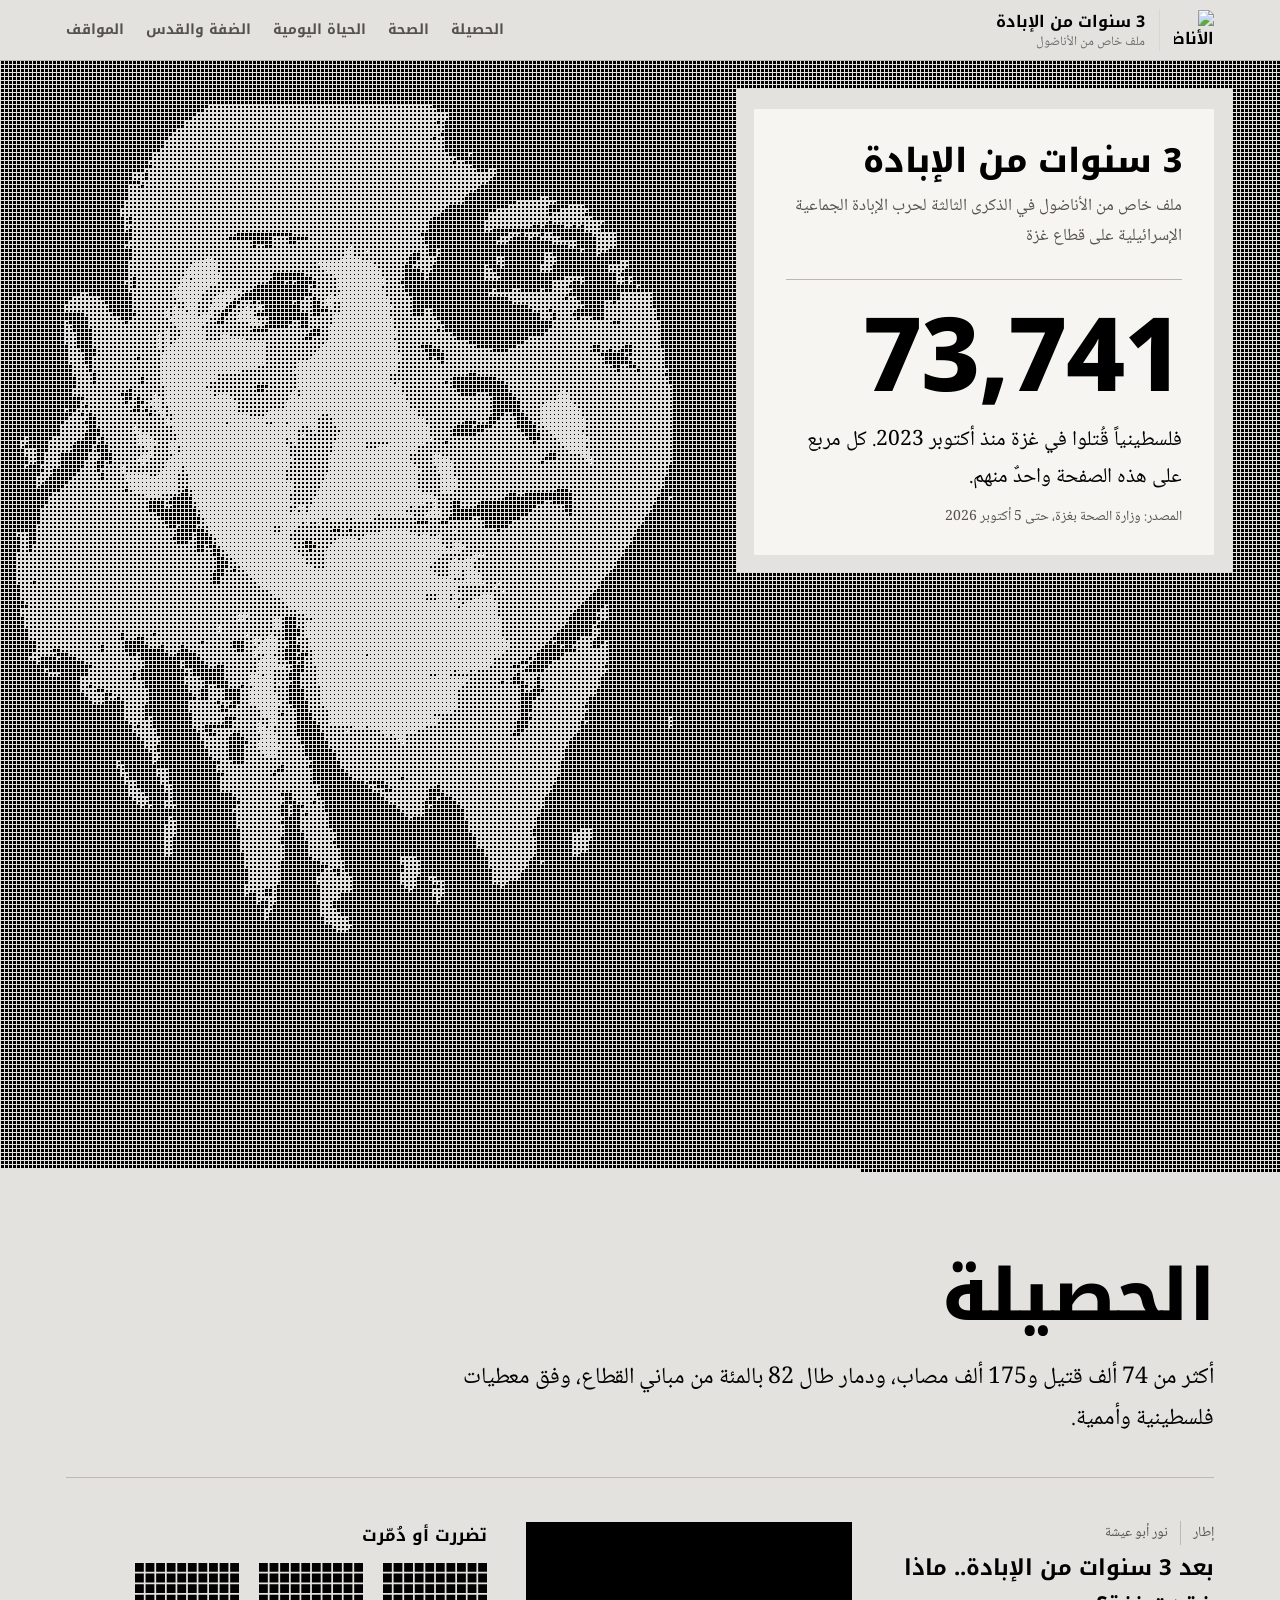
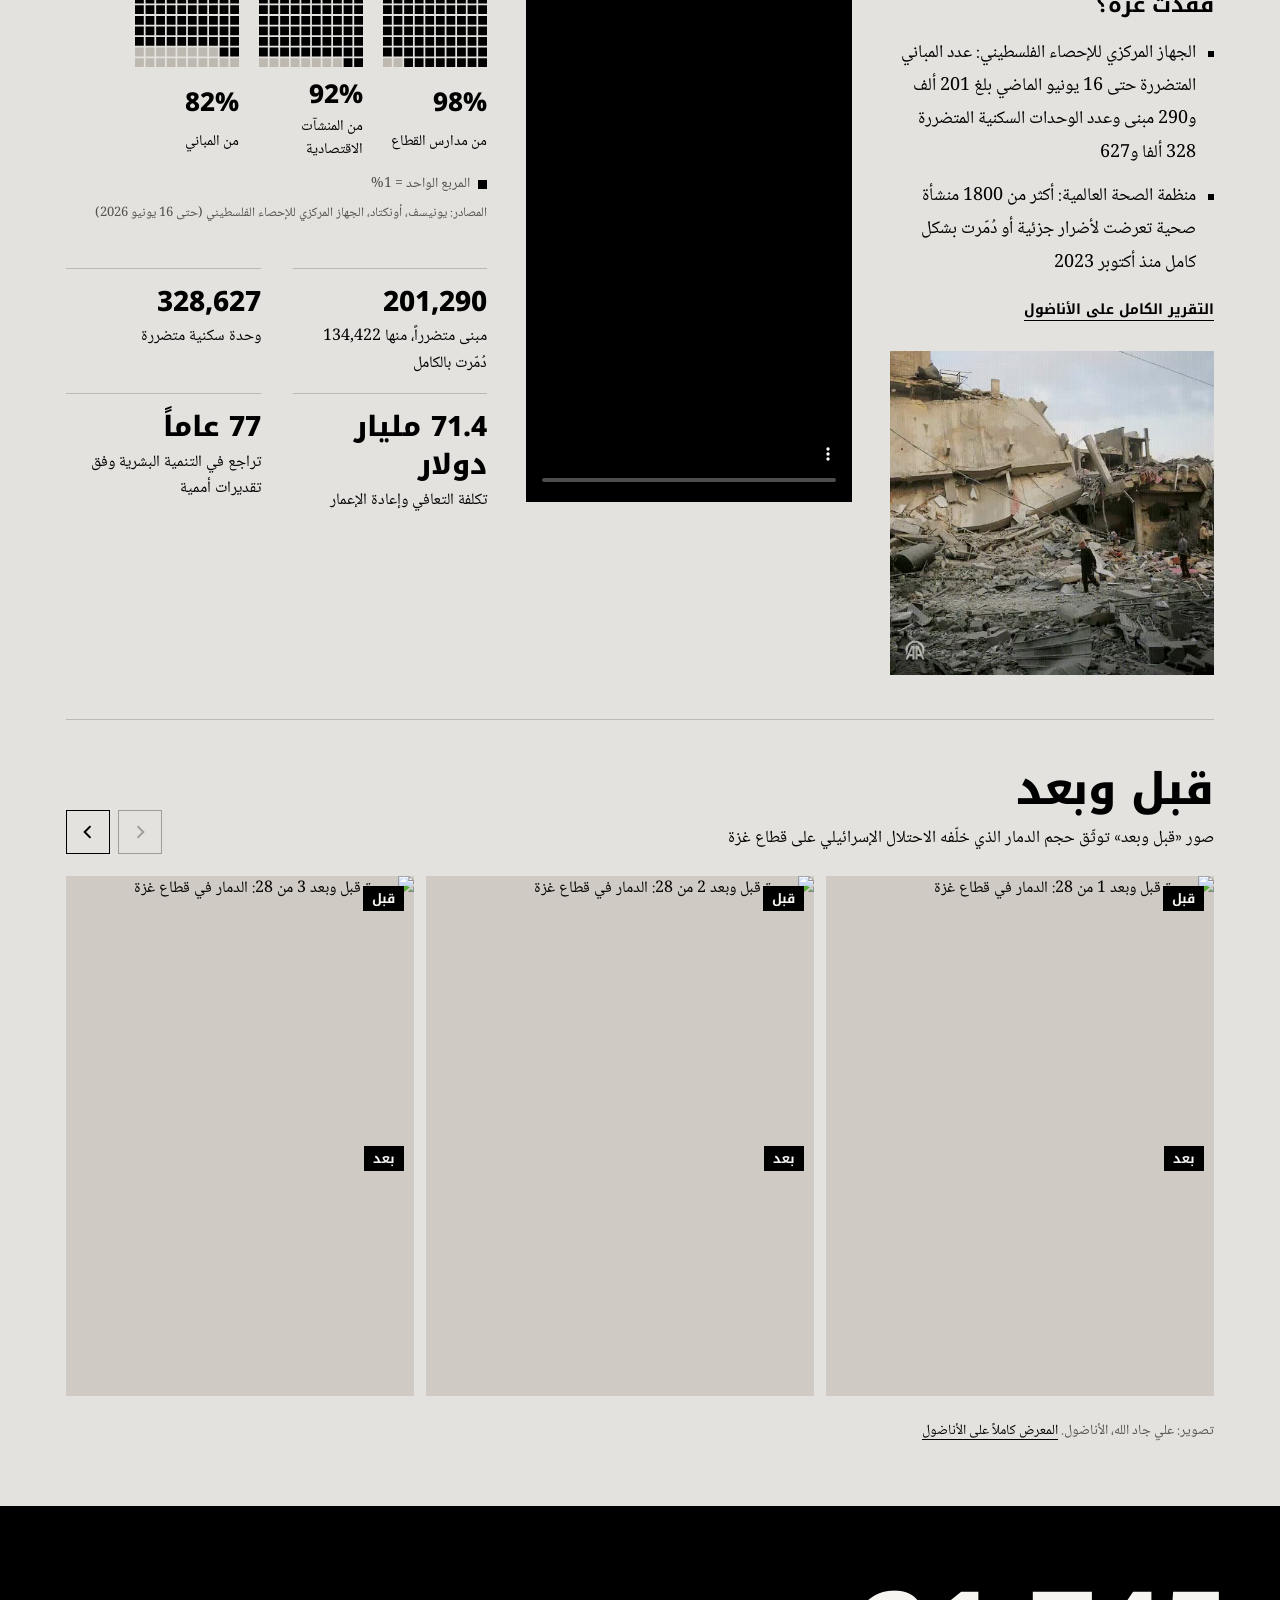
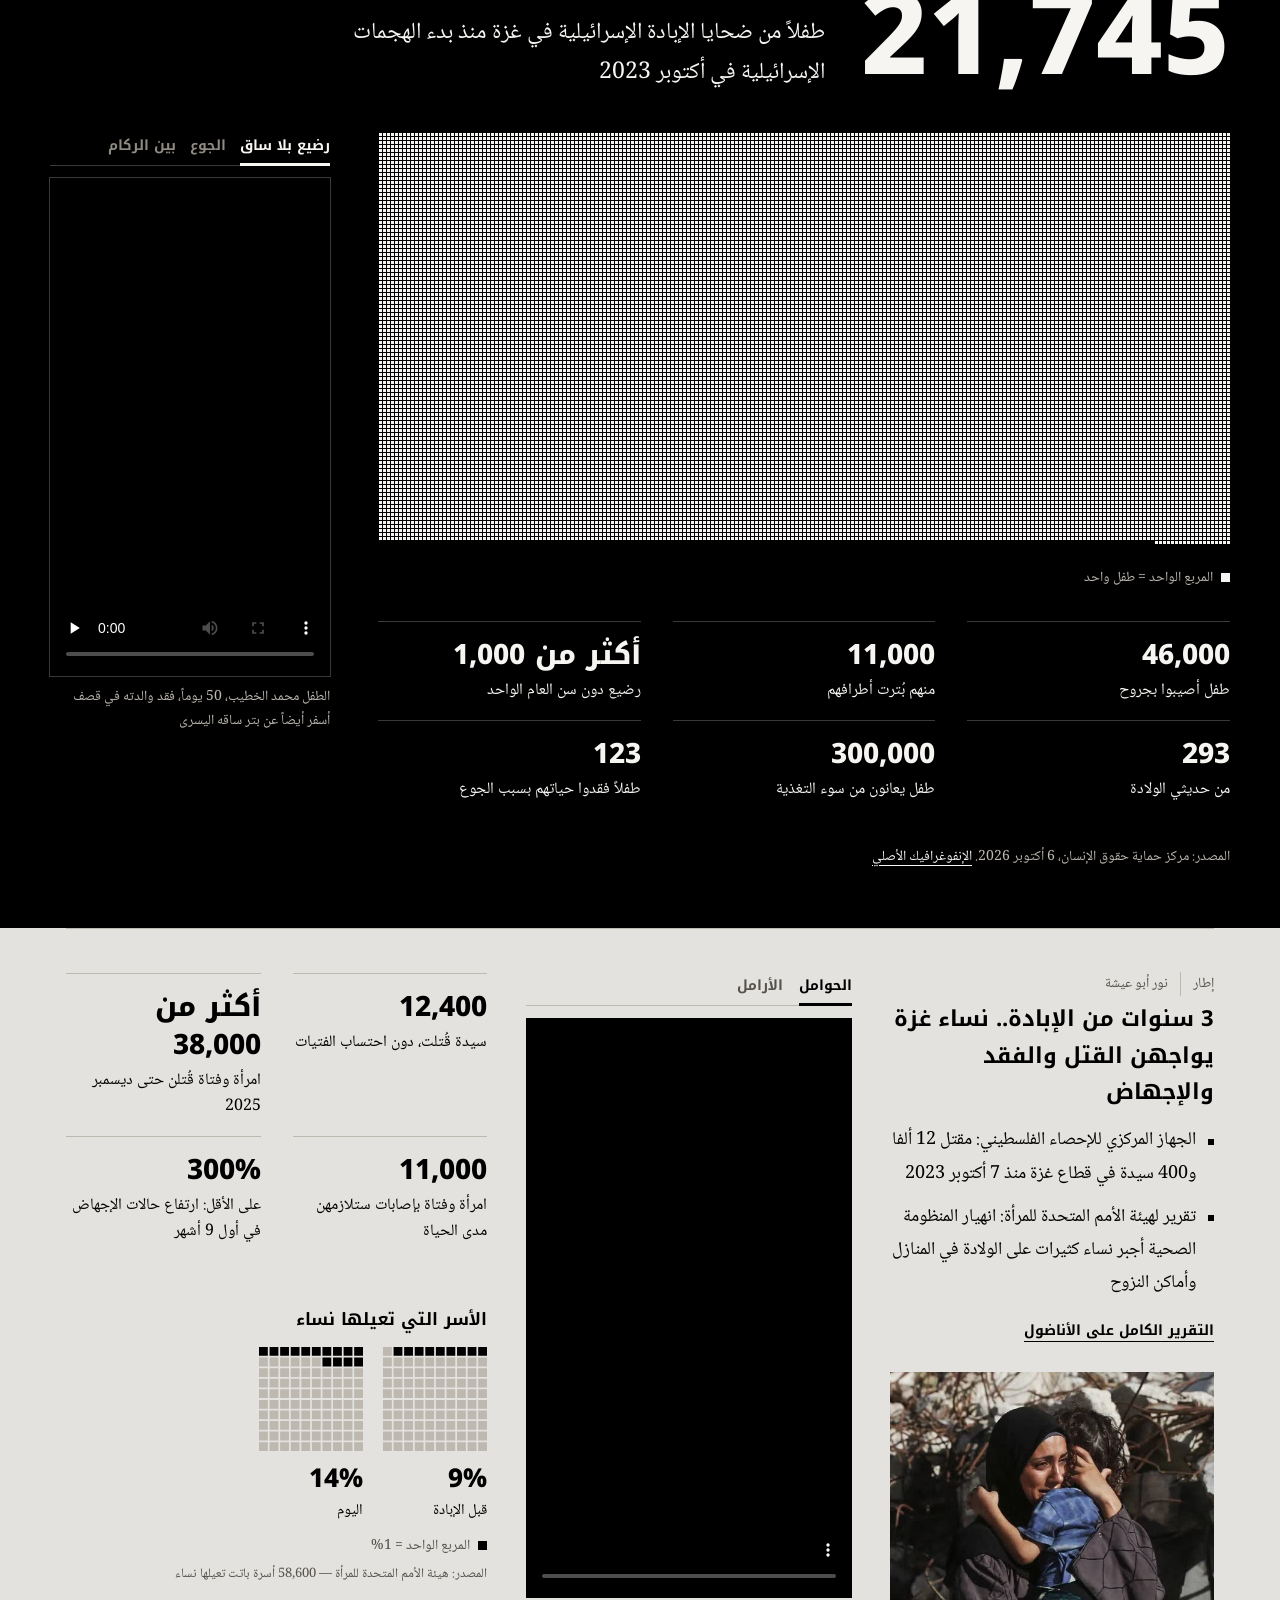
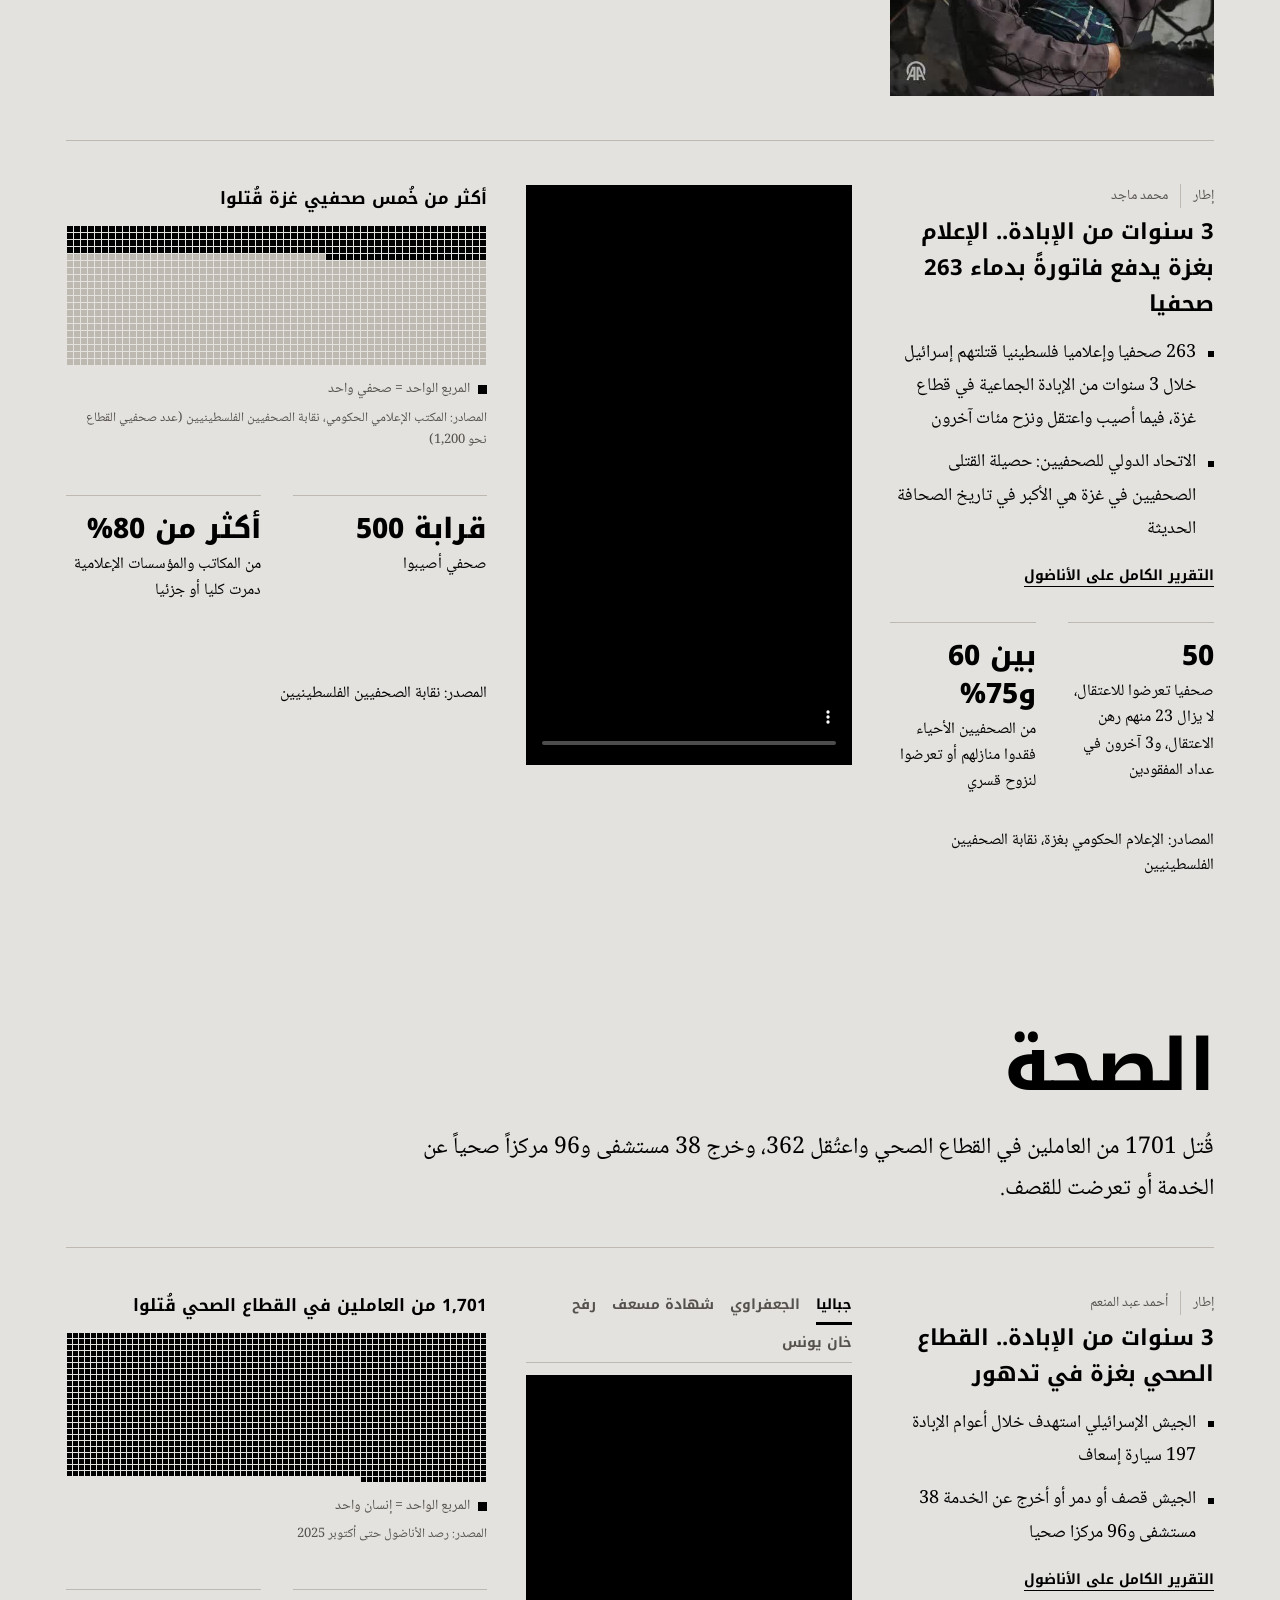
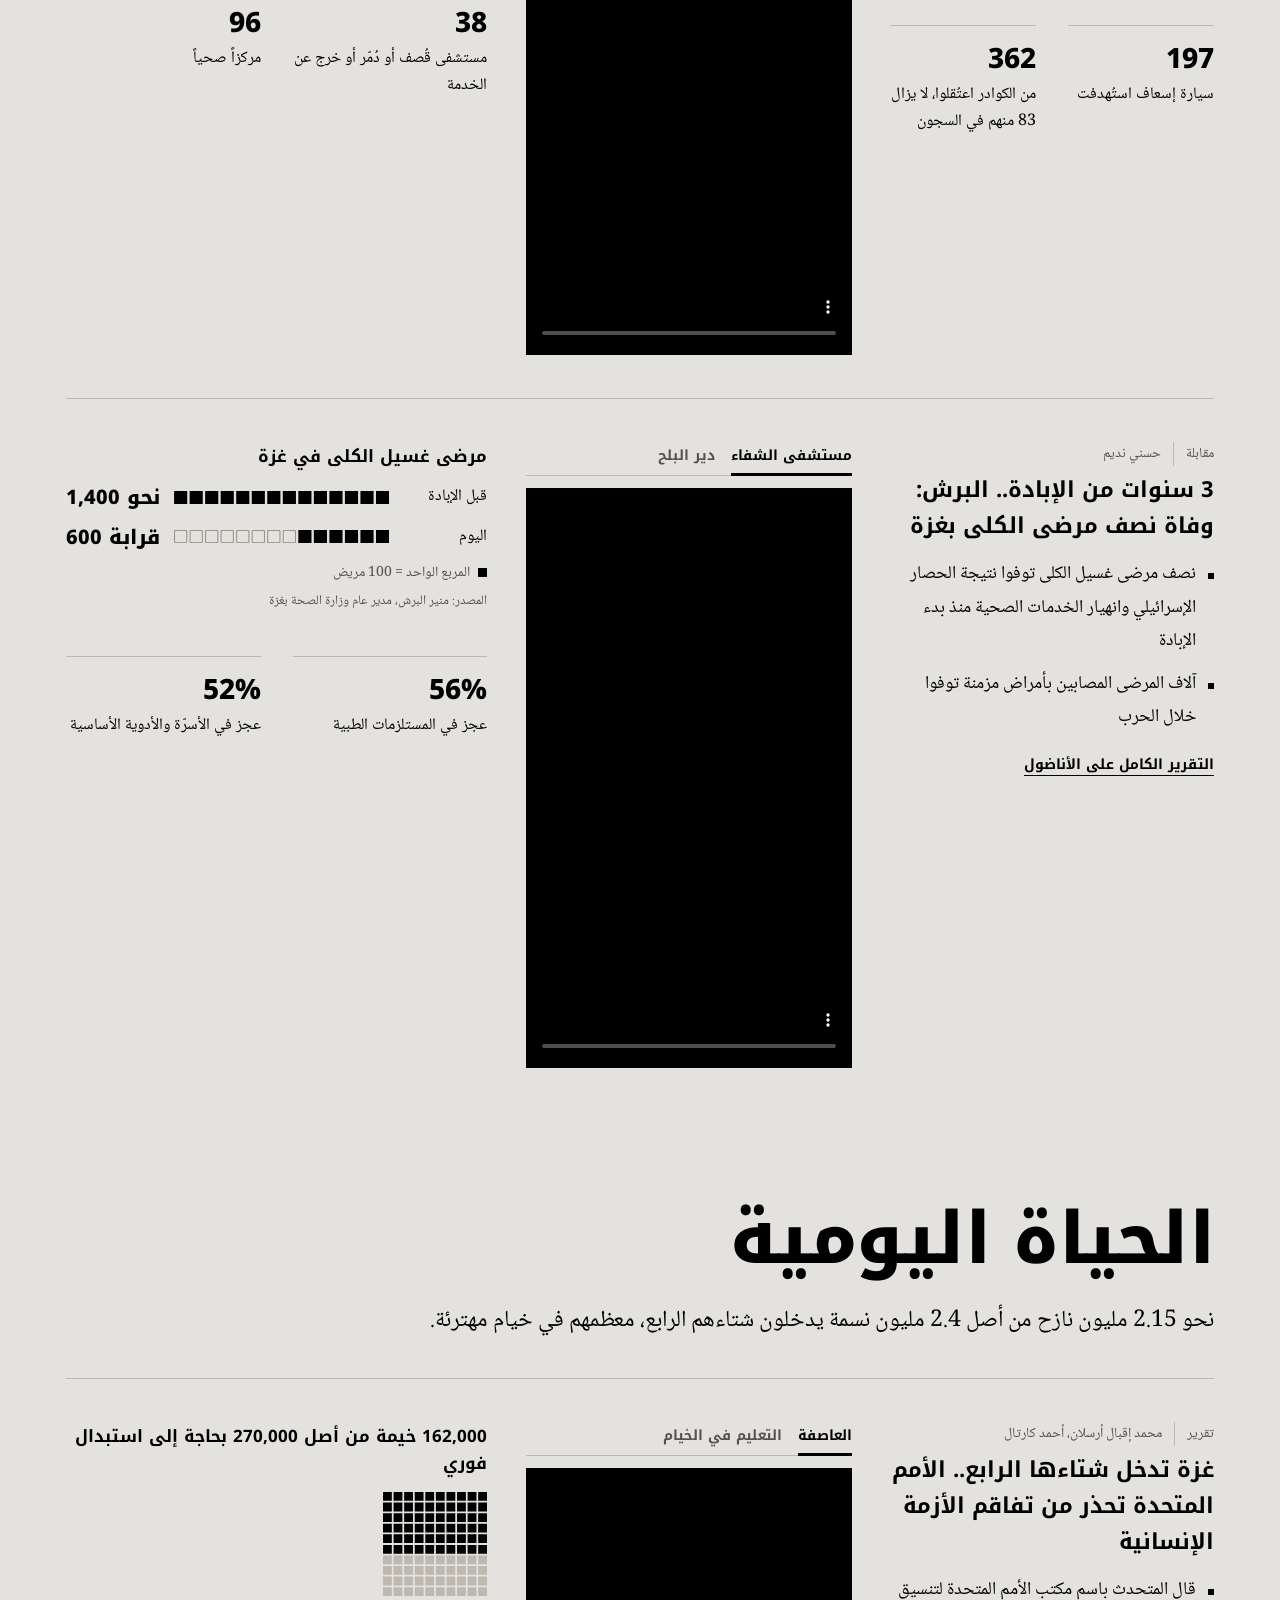
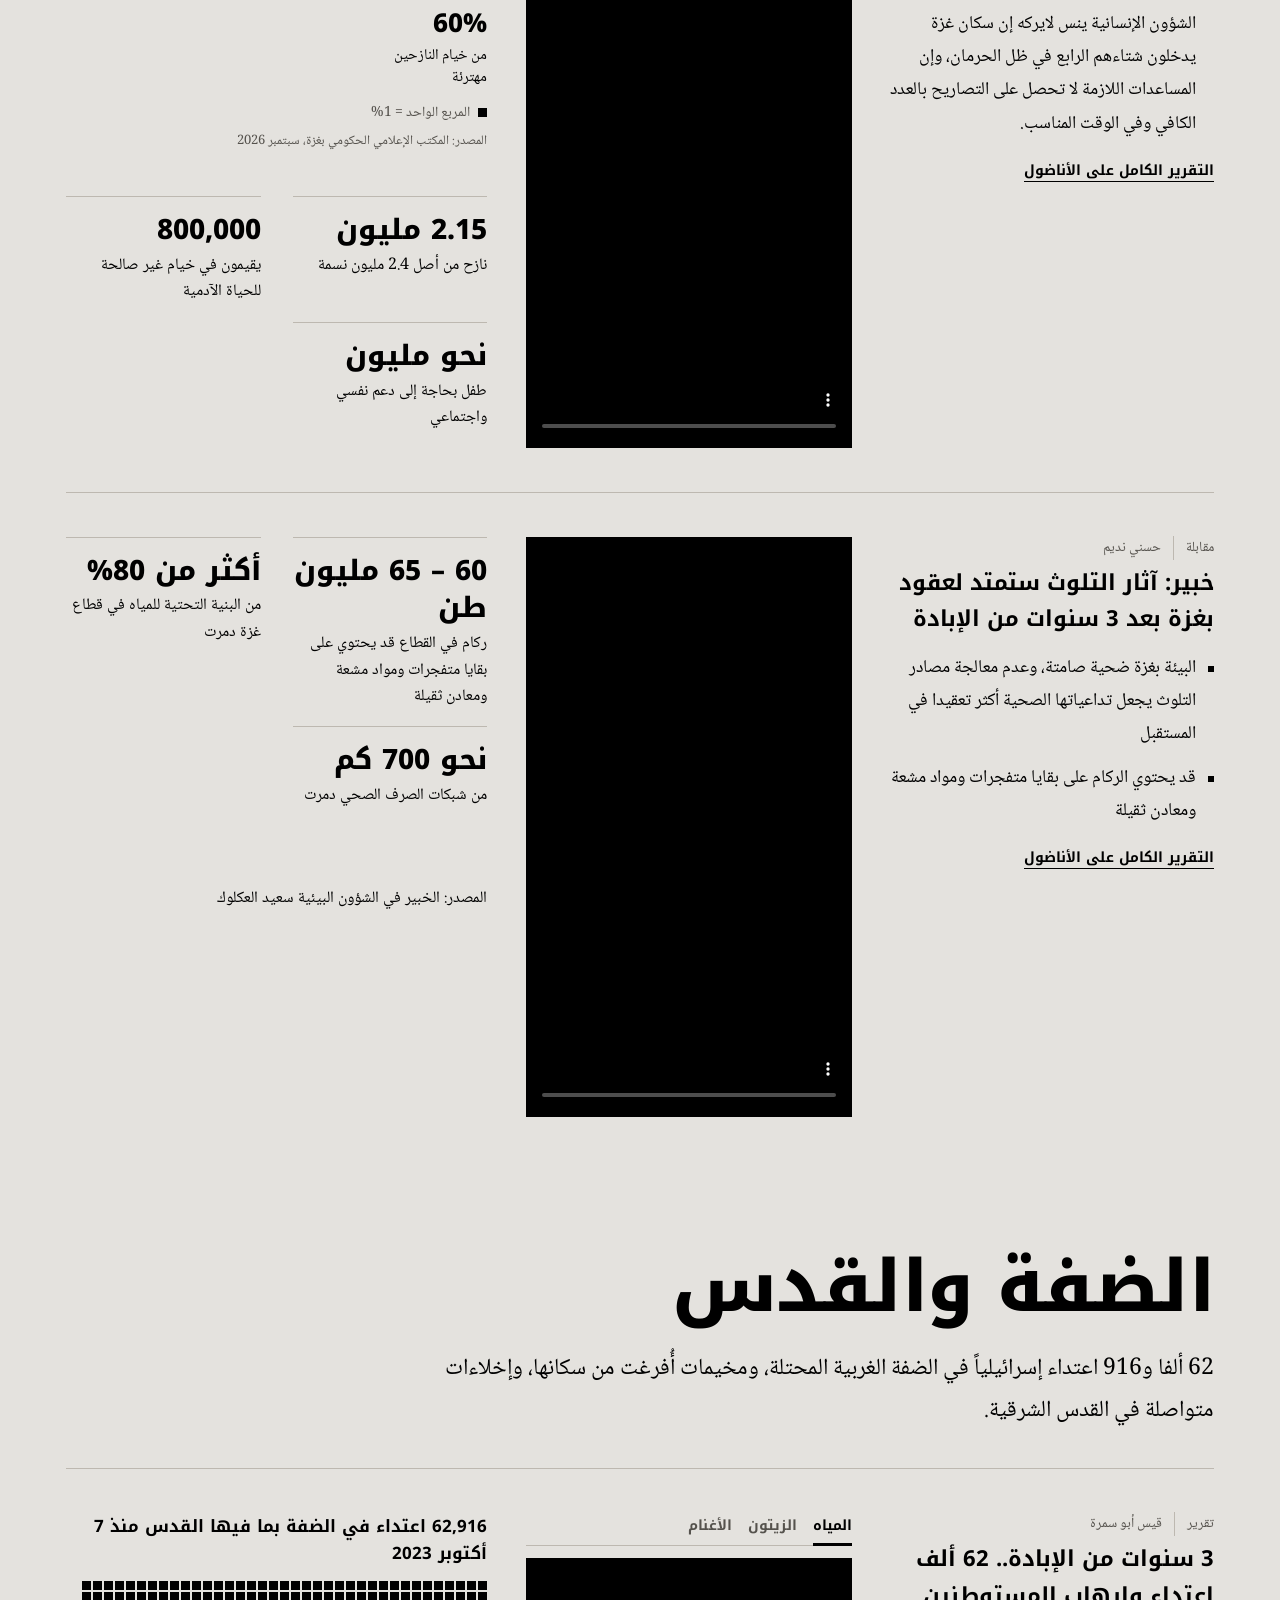
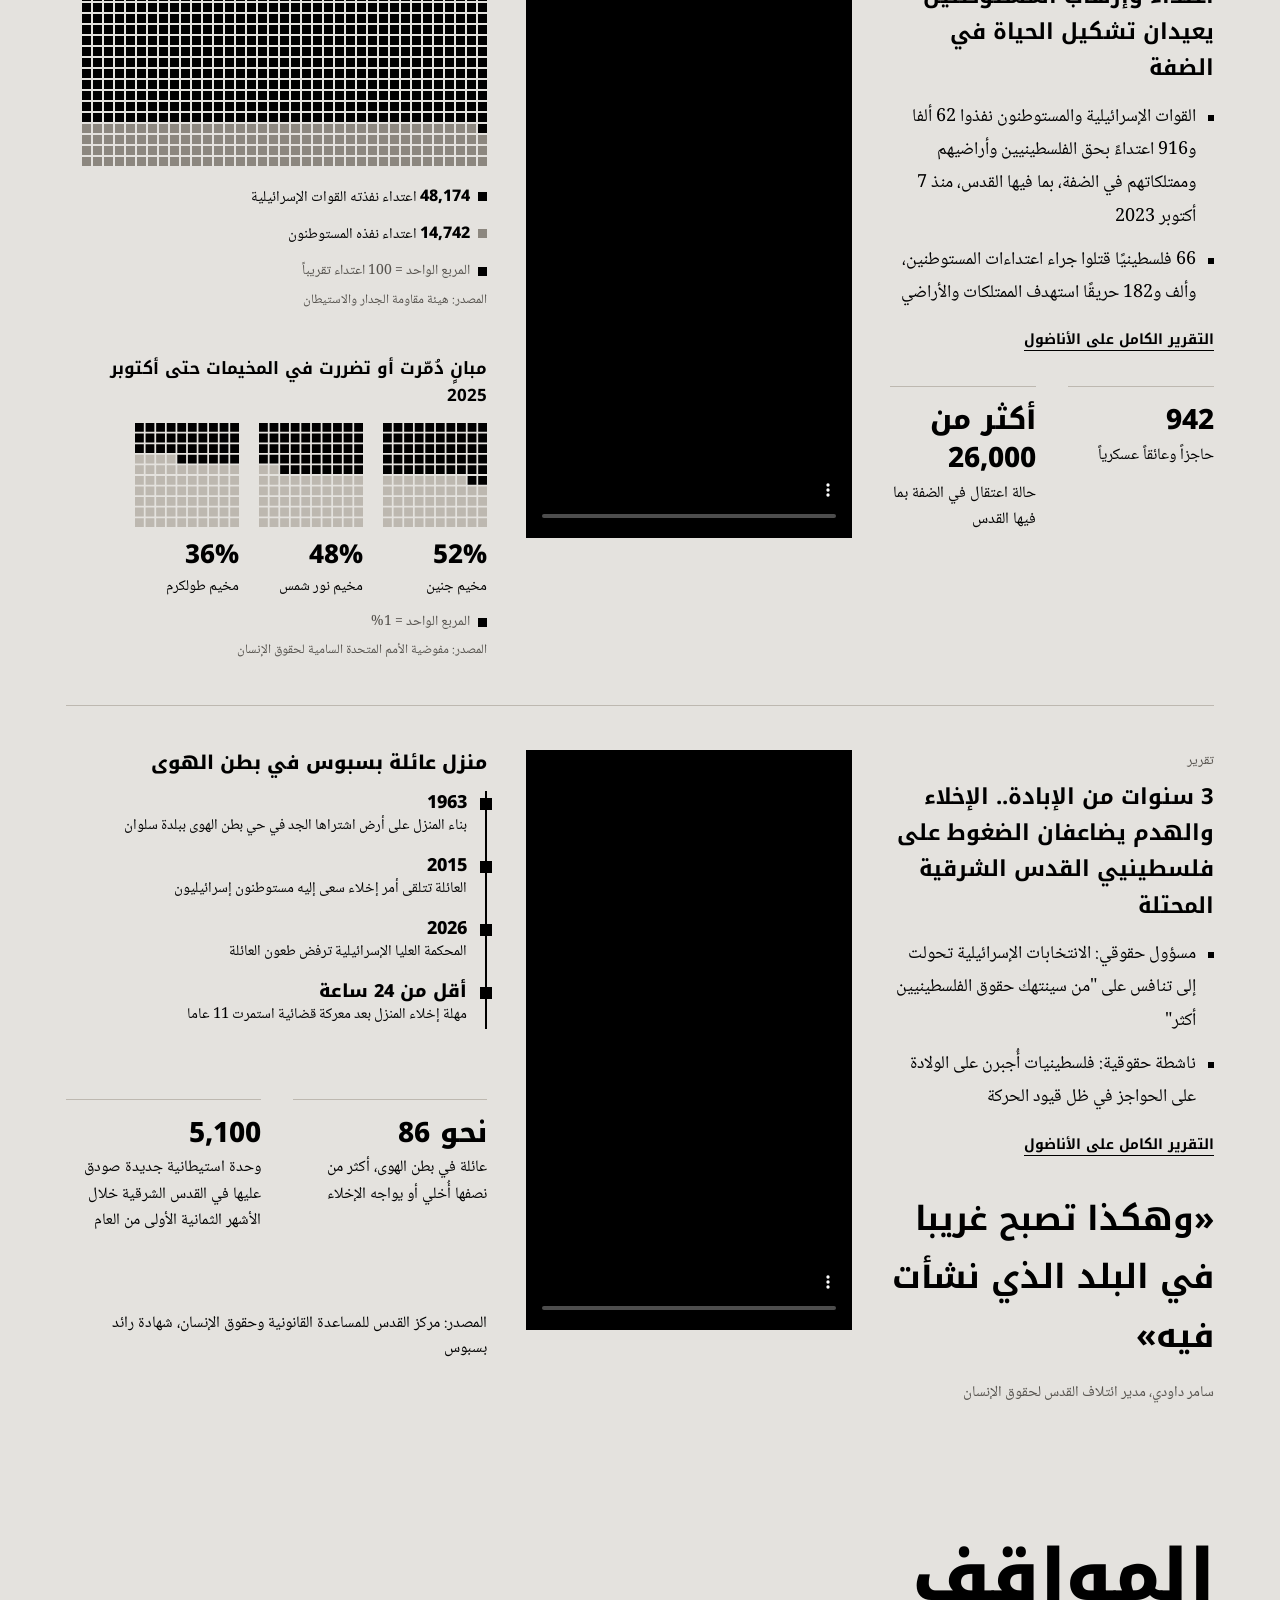
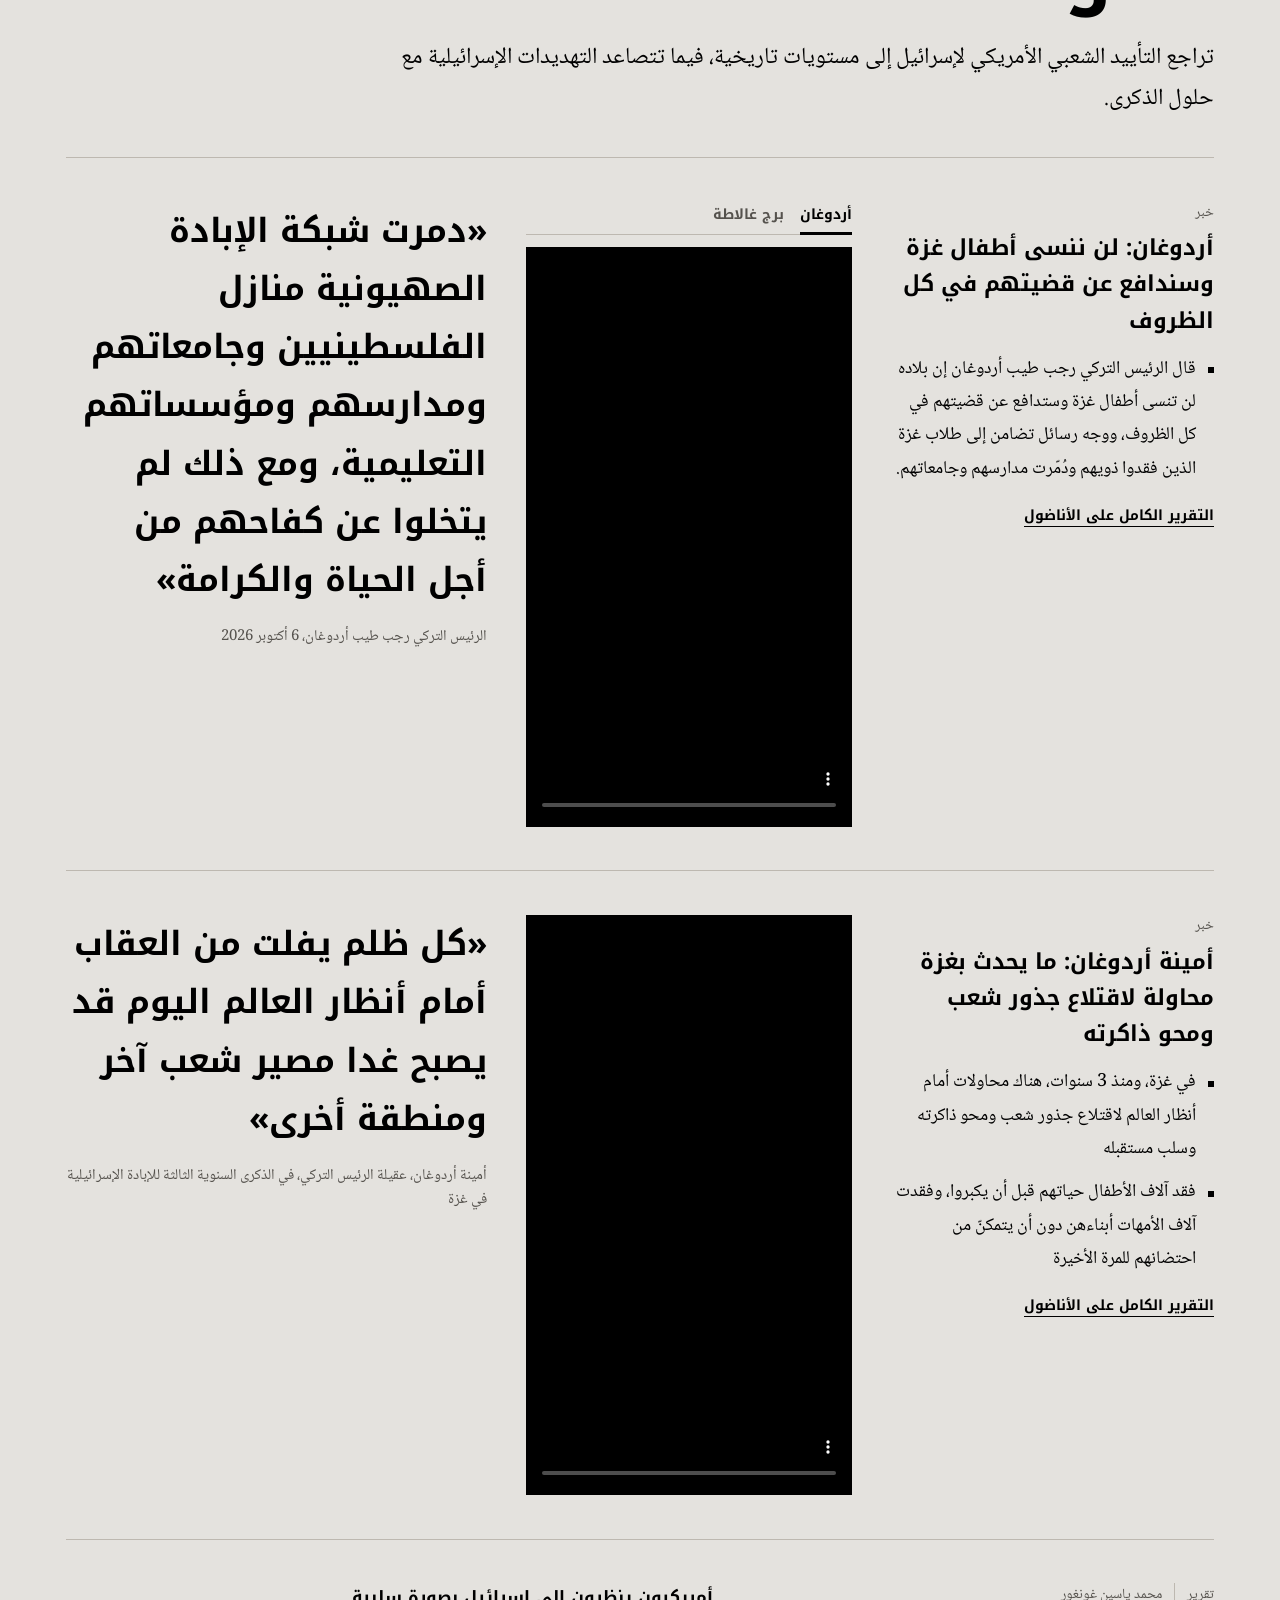
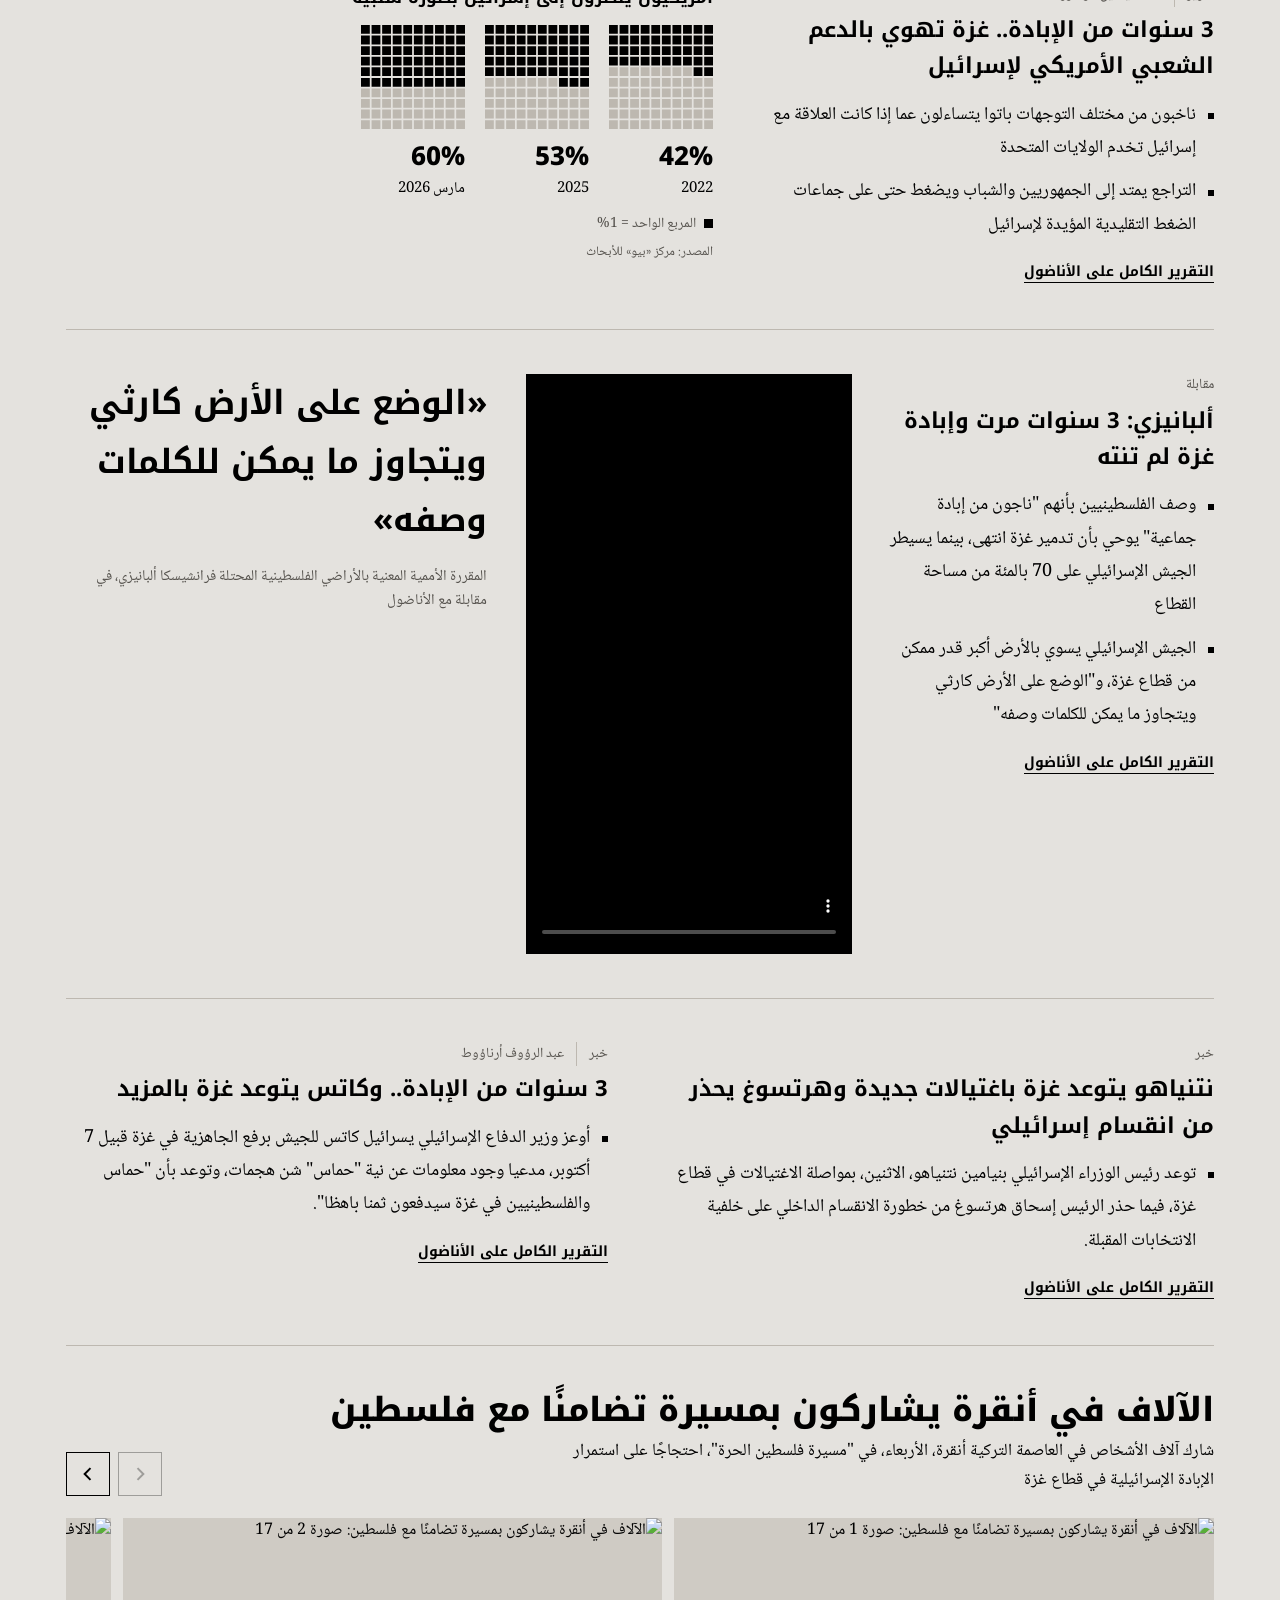
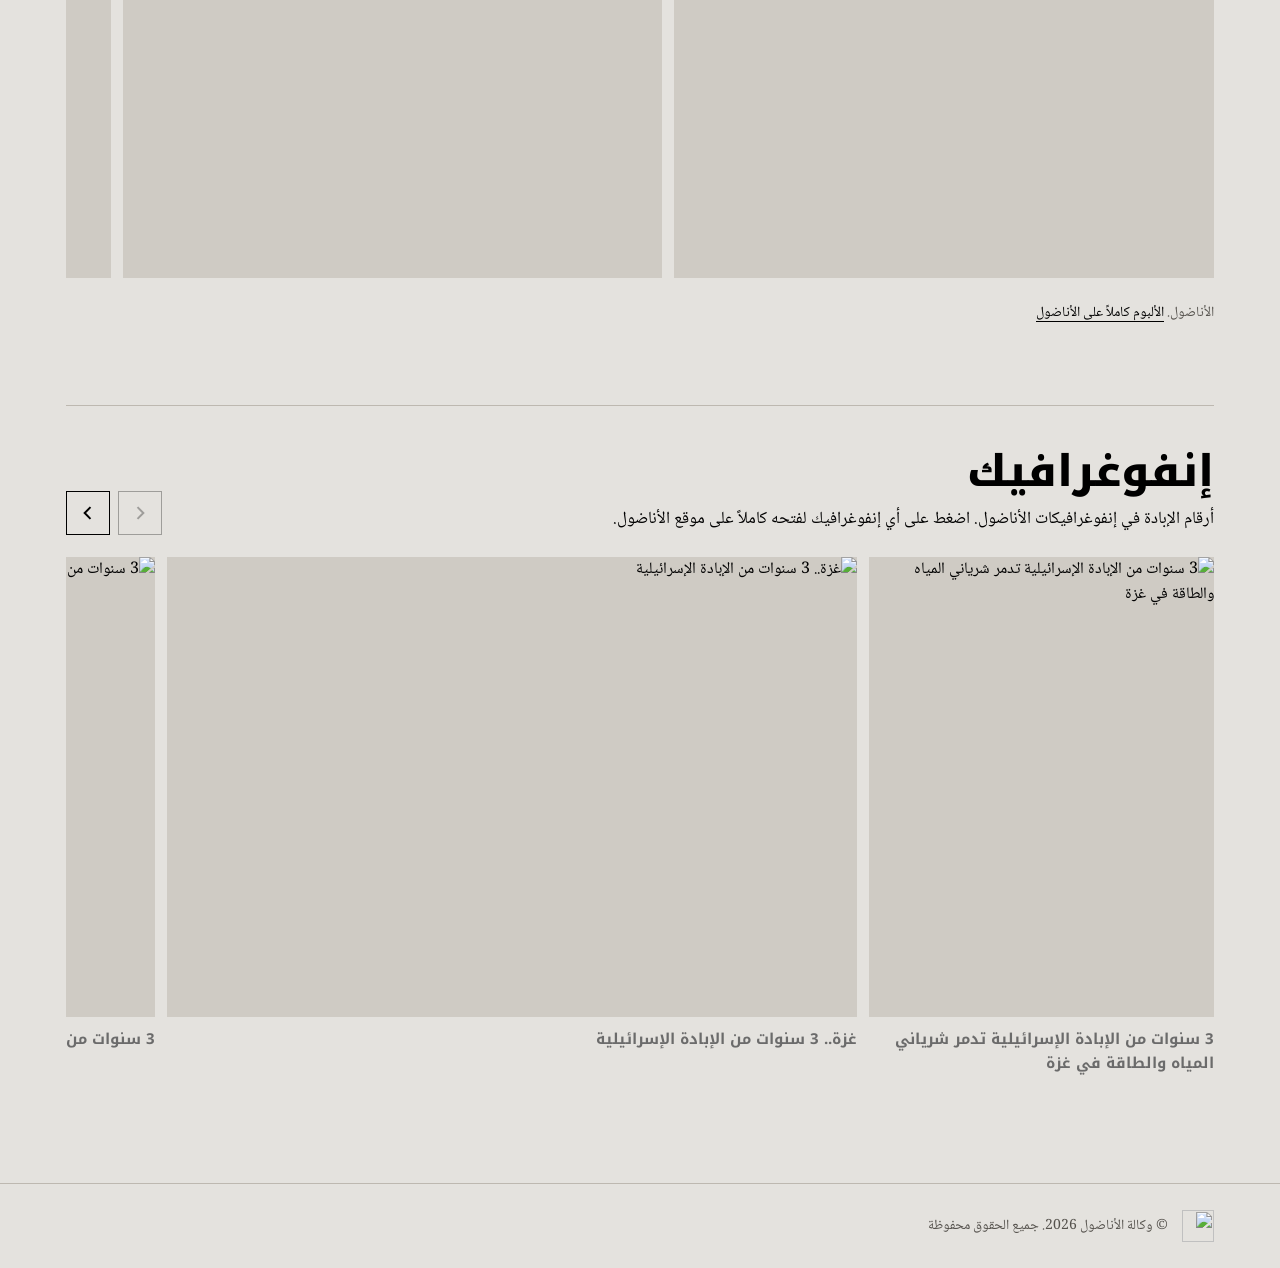
==== commit 41fd4f55: "Remove credits section Co-Authored-By: Claude Opus 5.5 <noreply@anthropic.com> Claude-Session: https" ====
--- a/index.html
+++ b/index.html
@@ -70,7 +70,7 @@
   <div class="gal-nav"><button type="button" class="gal-prev" aria-label="السابق"><svg viewBox="0 0 24 24" aria-hidden="true"><path d="M15 5l-7 7 7 7" fill="none" stroke="currentColor" stroke-width="2.4"/></svg></button><button type="button" class="gal-next" aria-label="التالي"><svg viewBox="0 0 24 24" aria-hidden="true"><path d="M15 5l-7 7 7 7" fill="none" stroke="currentColor" stroke-width="2.4"/></svg></button></div>
  </div>
  <div class="gal-strip" tabindex="0" aria-label="6 إنفوغرافيك، اسحب للتنقل"><figure class="ig-i"><a href="https://v.aa.com.tr/54356/ig" target="_blank" rel="noopener"><span class="im" style="aspect-ratio:1120/1493"><img src="g/ig_20261007_b1766ab0fd15cff6429d4d4cd6b0d608.jpg" loading="lazy" width="1120" height="1493" alt="3 سنوات من الإبادة الإسرائيلية تدمر شرياني المياه والطاقة في غزة"></span><figcaption>3 سنوات من الإبادة الإسرائيلية تدمر شرياني المياه والطاقة في غزة</figcaption></a></figure><figure class="ig-i"><a href="https://v.aa.com.tr/54349/ig" target="_blank" rel="noopener"><span class="im" style="aspect-ratio:1120/747"><img src="g/ig_20261007_ba23ddb952f0131d2430722d7d785a57.jpg" loading="lazy" width="1120" height="747" alt="غزة.. 3 سنوات من الإبادة الإسرائيلية"></span><figcaption>غزة.. 3 سنوات من الإبادة الإسرائيلية</figcaption></a></figure><figure class="ig-i"><a href="https://v.aa.com.tr/54354/ig" target="_blank" rel="noopener"><span class="im" style="aspect-ratio:1120/743"><img src="g/ig_20261007_3d30a47e570789b292daaf95e0d28ab2.jpg" loading="lazy" width="1120" height="743" alt="3 سنوات من الإبادة.. كيف دمرت إسرائيل التعليم في غزة؟"></span><figcaption>3 سنوات من الإبادة.. كيف دمرت إسرائيل التعليم في غزة؟</figcaption></a></figure><figure class="ig-i"><a href="https://v.aa.com.tr/54323/ig" target="_blank" rel="noopener"><span class="im" style="aspect-ratio:1120/1493"><img src="g/ig_20261006_6833a05bd4238db77869be083536d601.jpg" loading="lazy" width="1120" height="1493" alt="بين الركام.. 82 بالمئة من مباني غزة تحمل آثار الإبادة"></span><figcaption>بين الركام.. 82 بالمئة من مباني غزة تحمل آثار الإبادة</figcaption></a></figure><figure class="ig-i"><a href="https://v.aa.com.tr/54324/ig" target="_blank" rel="noopener"><span class="im" style="aspect-ratio:1120/1400"><img src="g/ig_20261006_7b83ad415f6189811d1882f31b896285.jpg" loading="lazy" width="1120" height="1400" alt="حصيلة مأساوية.. 21 ألفًا و745 طفلًا من ضحايا الإبادة الإسرائيلية في غزة"></span><figcaption>حصيلة مأساوية.. 21 ألفًا و745 طفلًا من ضحايا الإبادة الإسرائيلية في غزة</figcaption></a></figure><figure class="ig-i"><a href="https://v.aa.com.tr/54329/ig" target="_blank" rel="noopener"><span class="im" style="aspect-ratio:1120/747"><img src="g/ig_20261006_96df2f1cf7bbf901f197caa4ec5e674b.jpg" loading="lazy" width="1120" height="747" alt="حوالي 63 ألف اعتداء إسرائيلي على فلسطينيي الضفة منذ 2023"></span><figcaption>حوالي 63 ألف اعتداء إسرائيلي على فلسطينيي الضفة منذ 2023</figcaption></a></figure></div>
-</div></div></section><section class="credits" aria-label="فريق الملف"><div class="wrap"><p><b>ملف خاص من الخدمة العربية في وكالة الأناضول</b></p><p><span>تقارير</span>نور أبو عيشة، محمد ماجد، أحمد عبد المنعم، حسني نديم، محمد إقبال أرسلان، أحمد كارتال، قيس أبو سمرة، محمد ياسين غونغور، عبد الرؤوف أرناؤوط</p><p><span>تصوير</span>علي جاد الله وفريق مصوري الأناضول</p><p><span>فيديو وإنفوغرافيك</span>الأناضول</p></div></section></main>
+</div></div></section></main>
 <script src="assets/js/field.js?v=a2a8ff86" defer></script>
 <footer class="foot"><div class="wrap">
   <img src="/g/aa-logo.png" alt="" referrerpolicy="no-referrer">
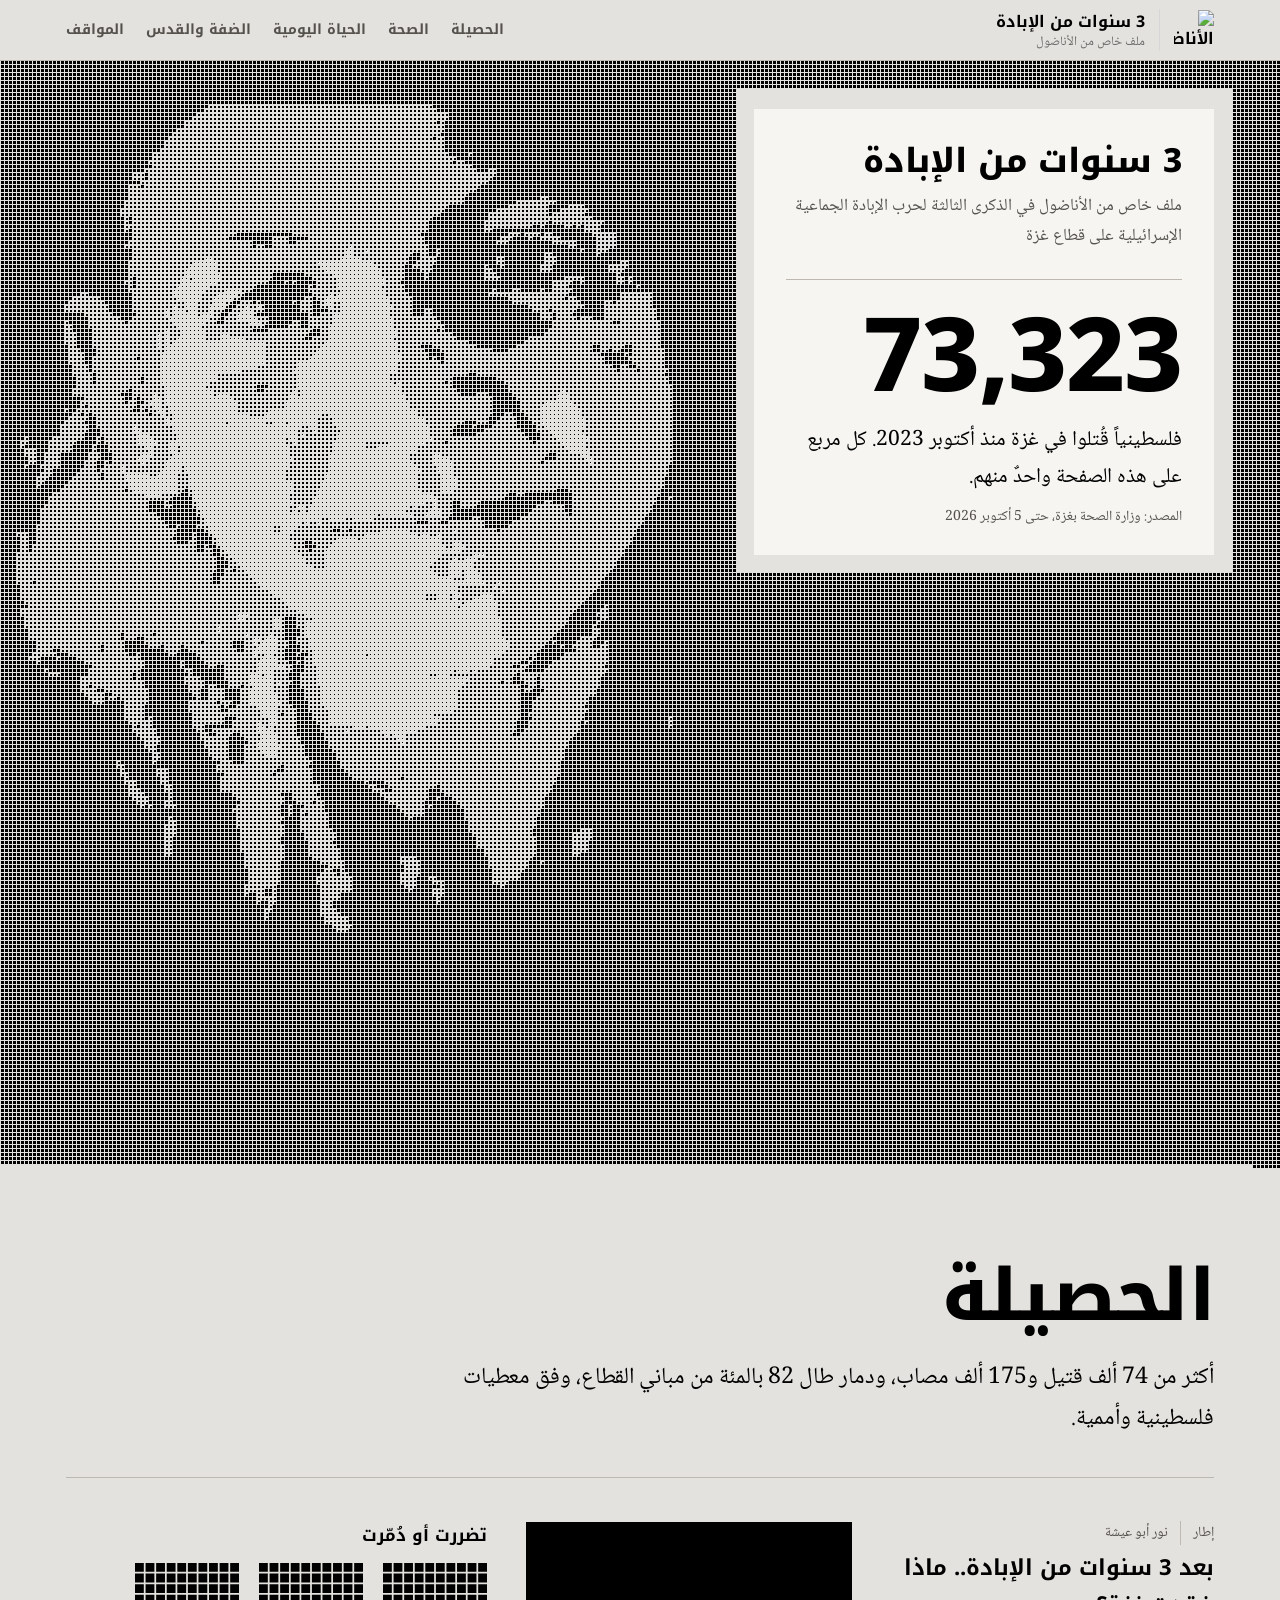
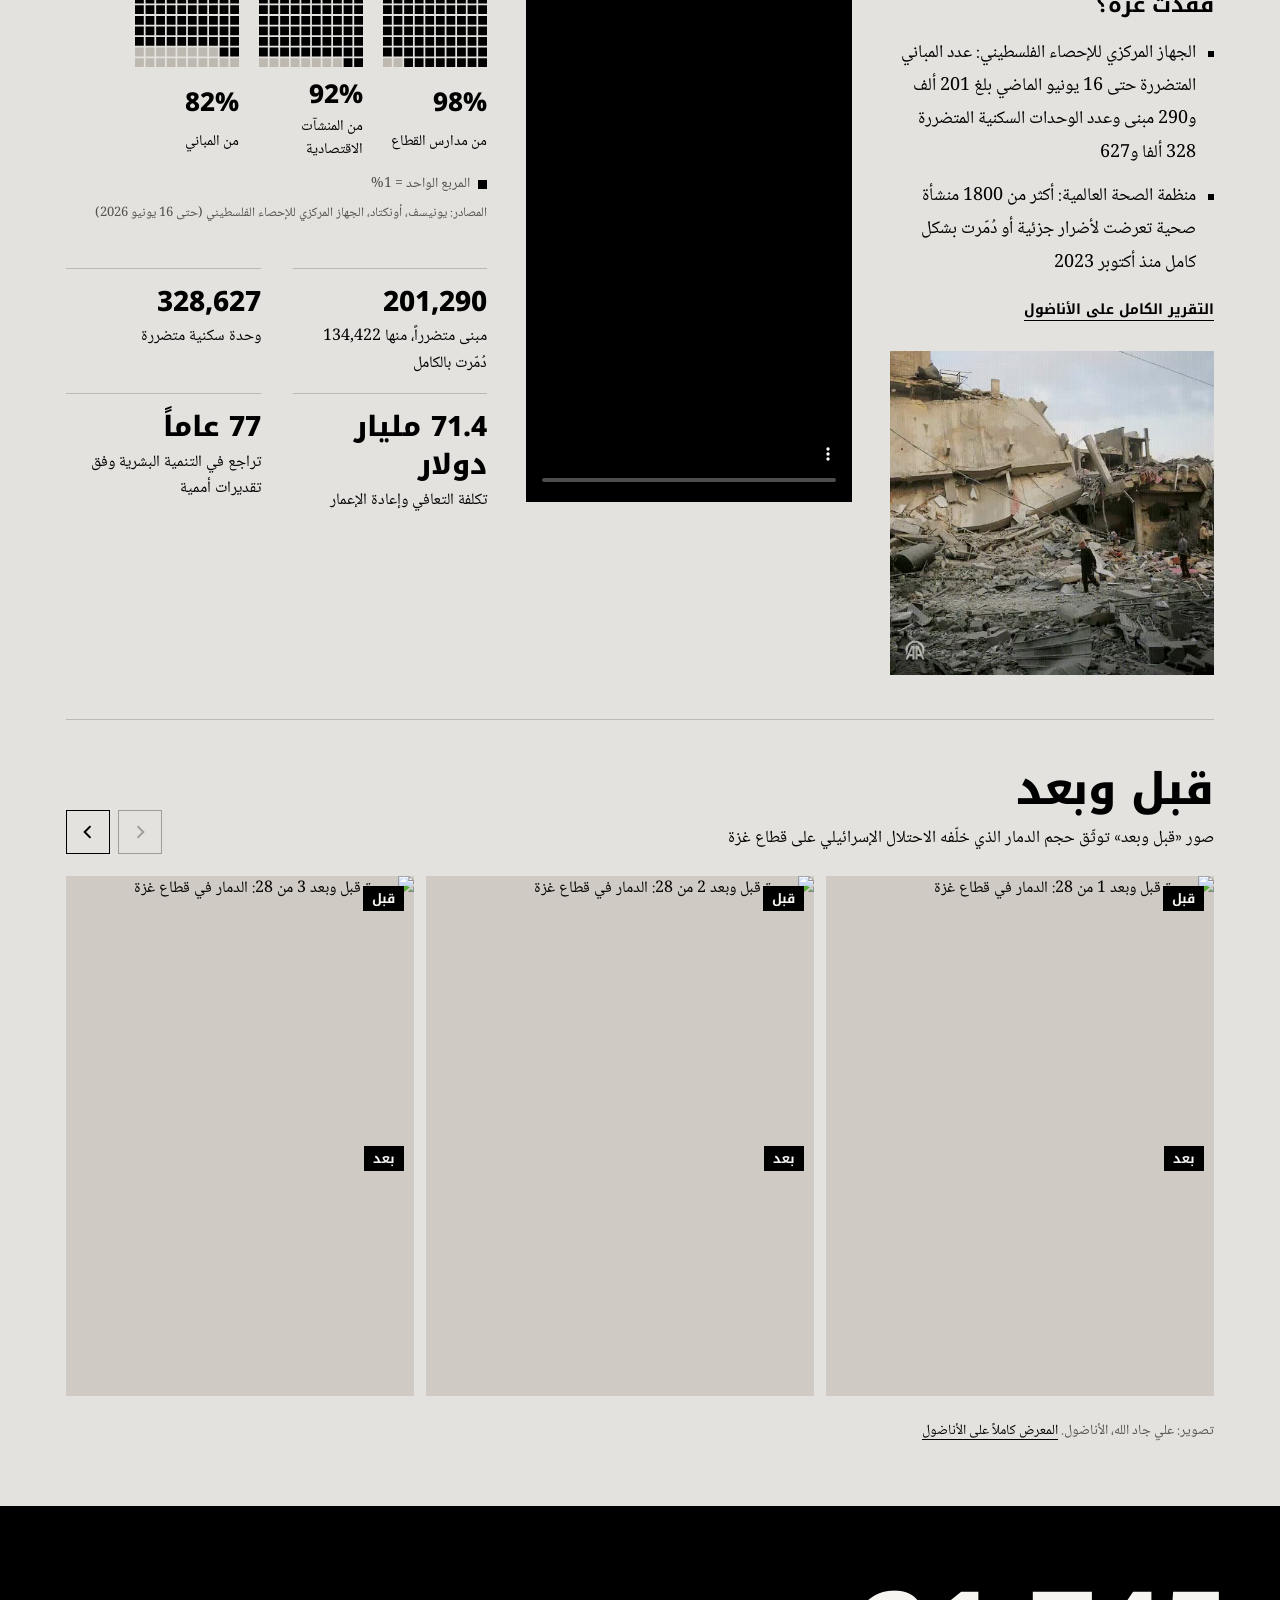
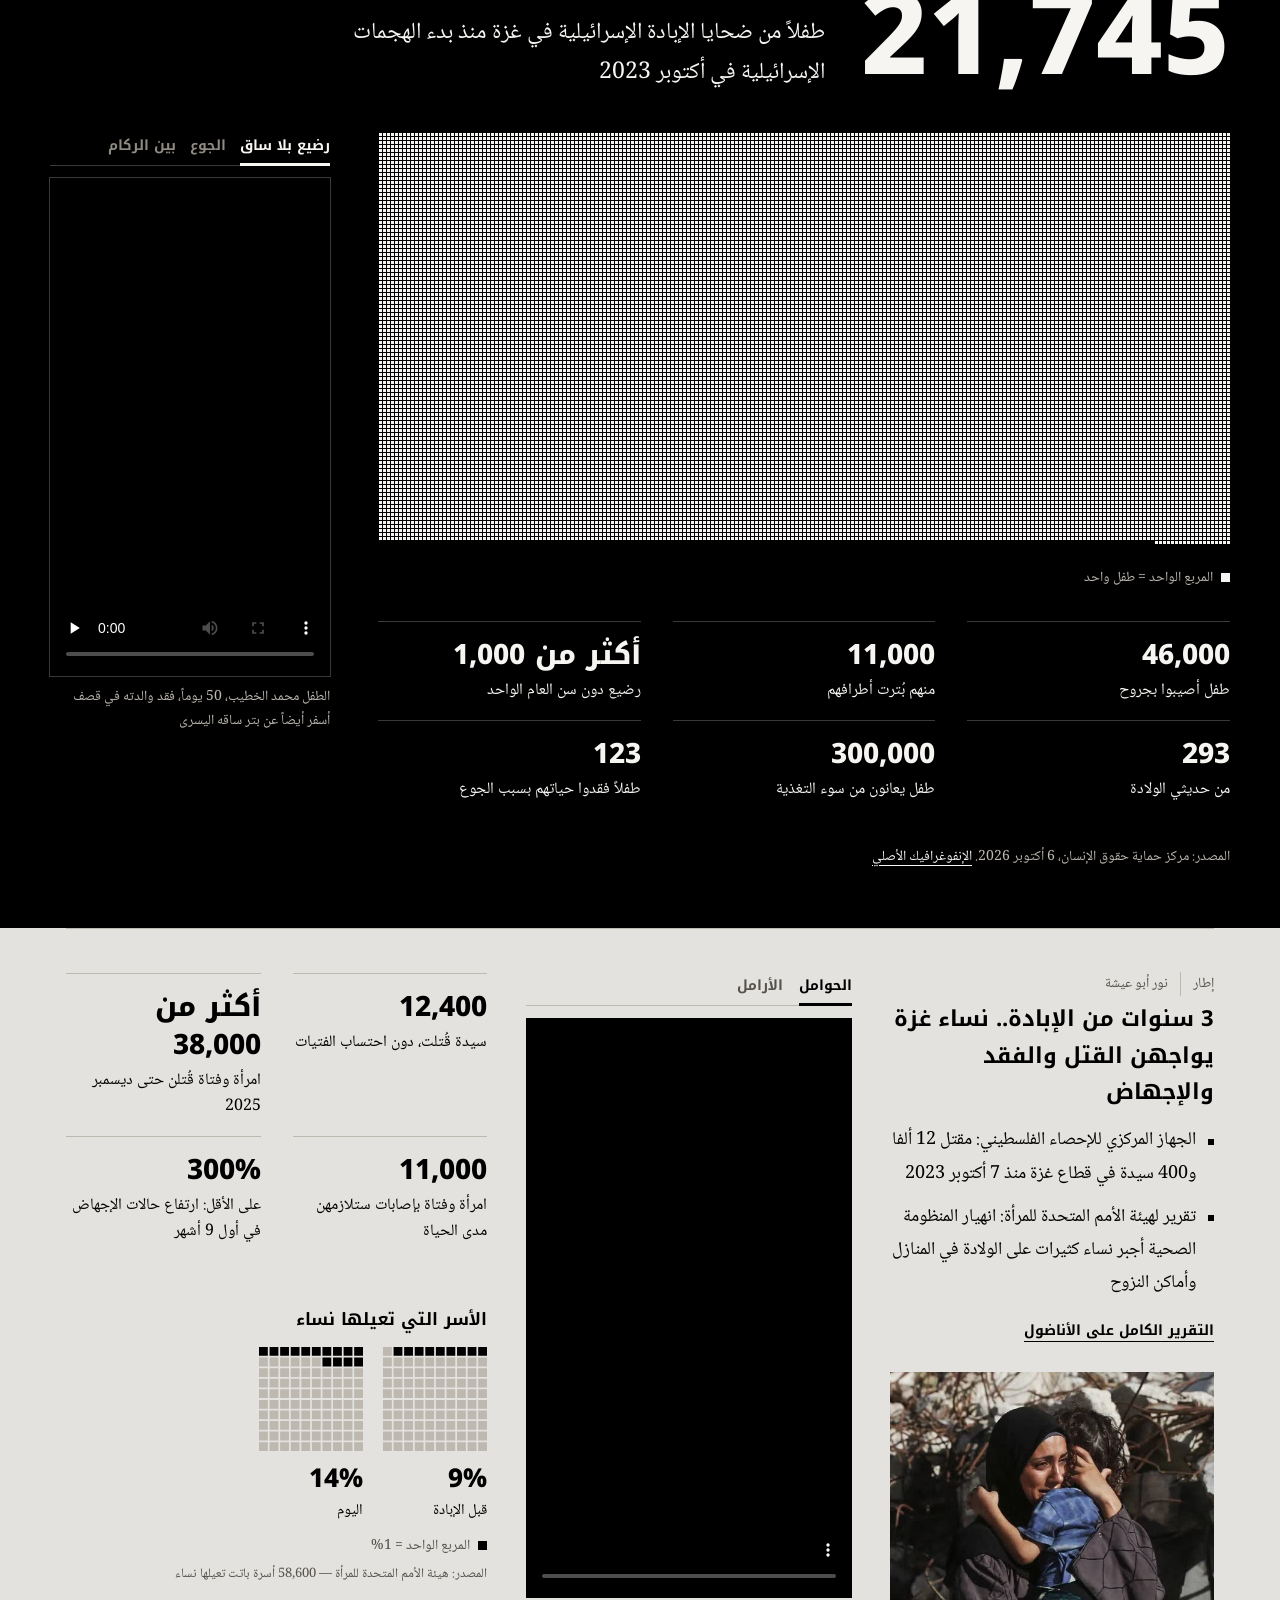
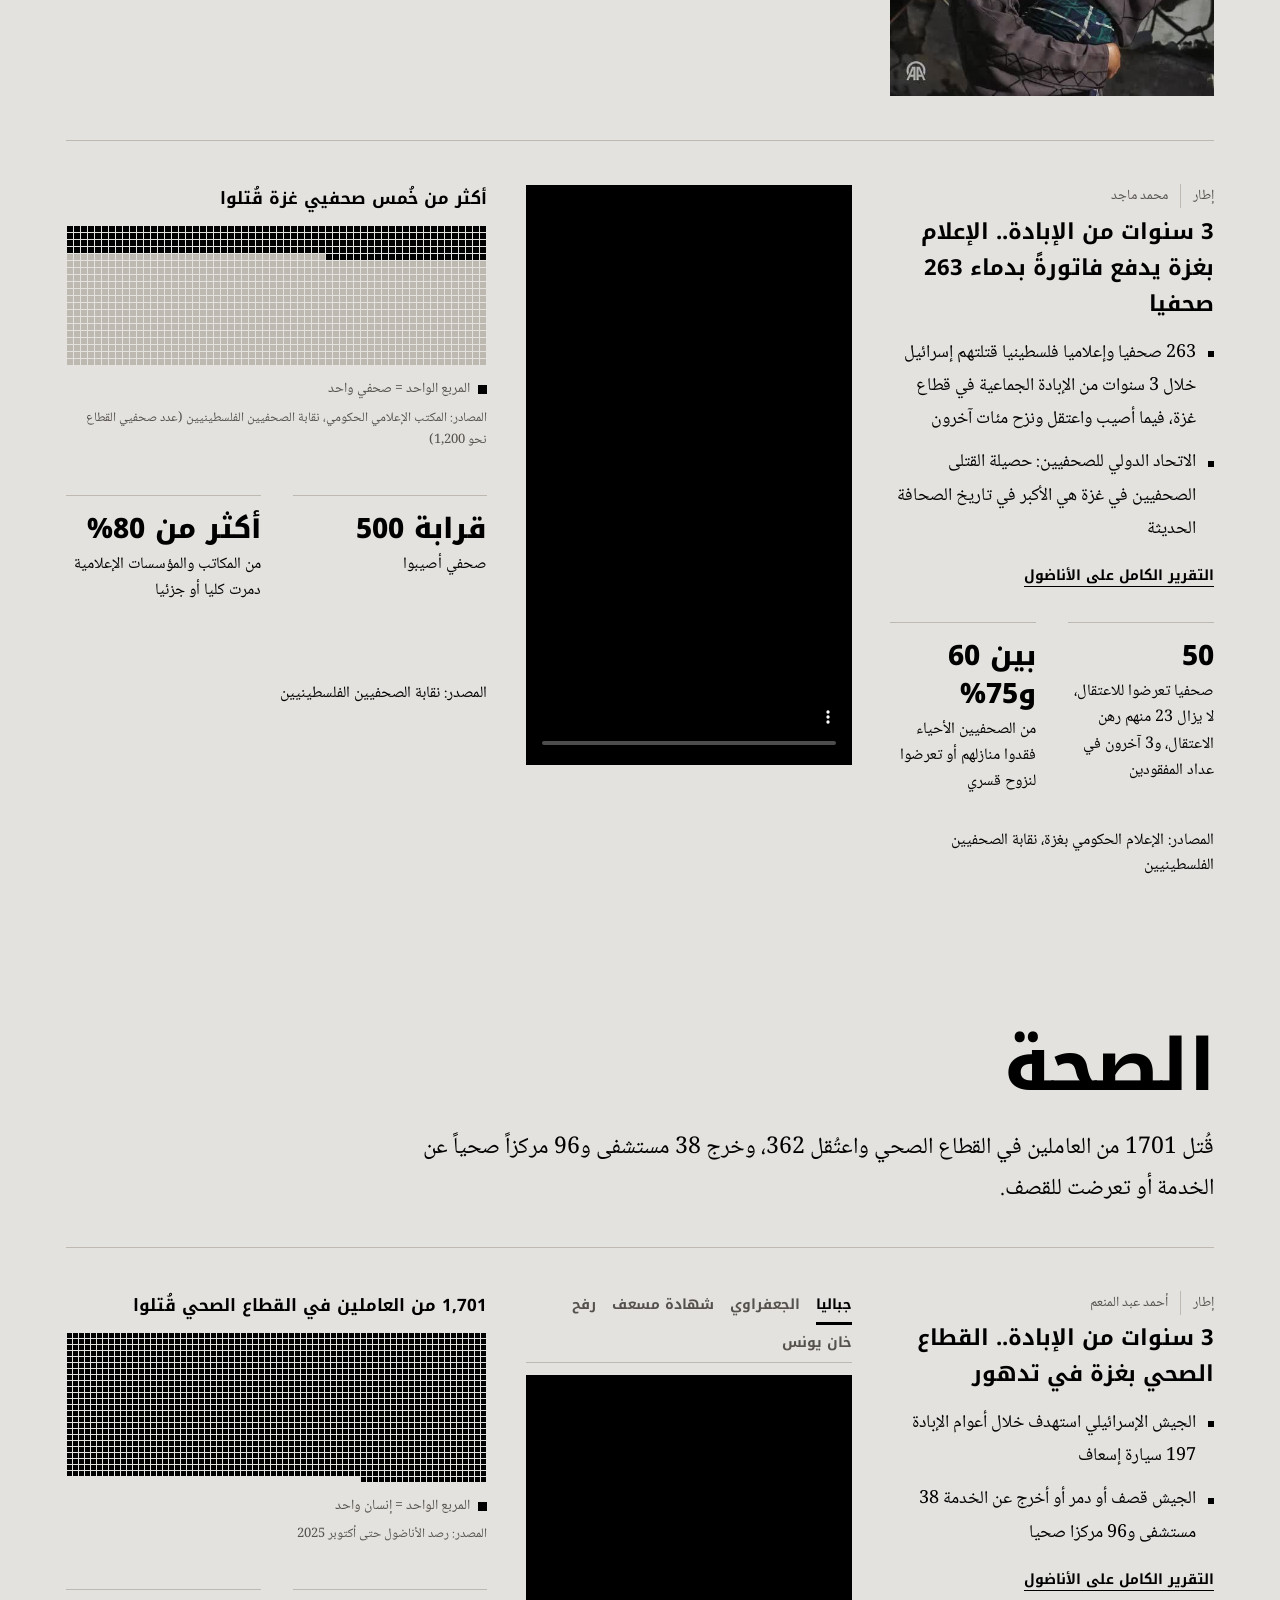
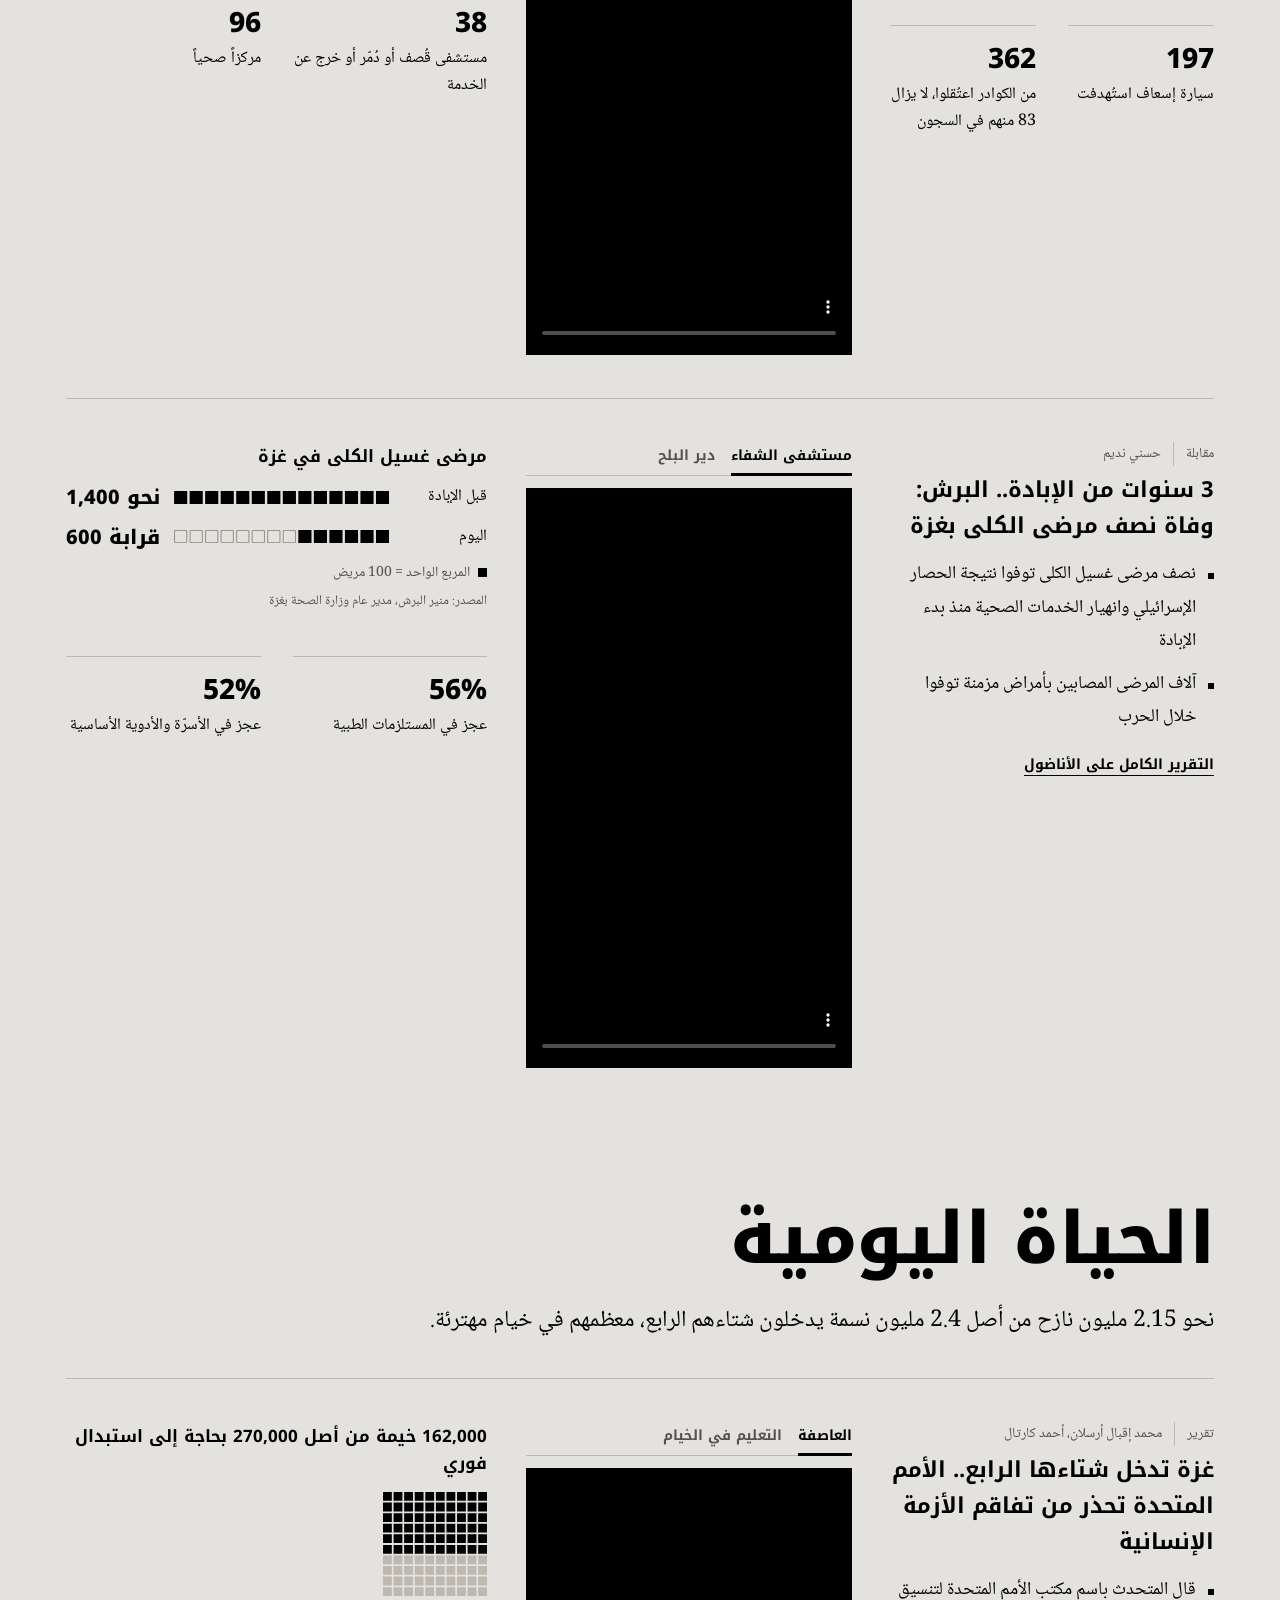
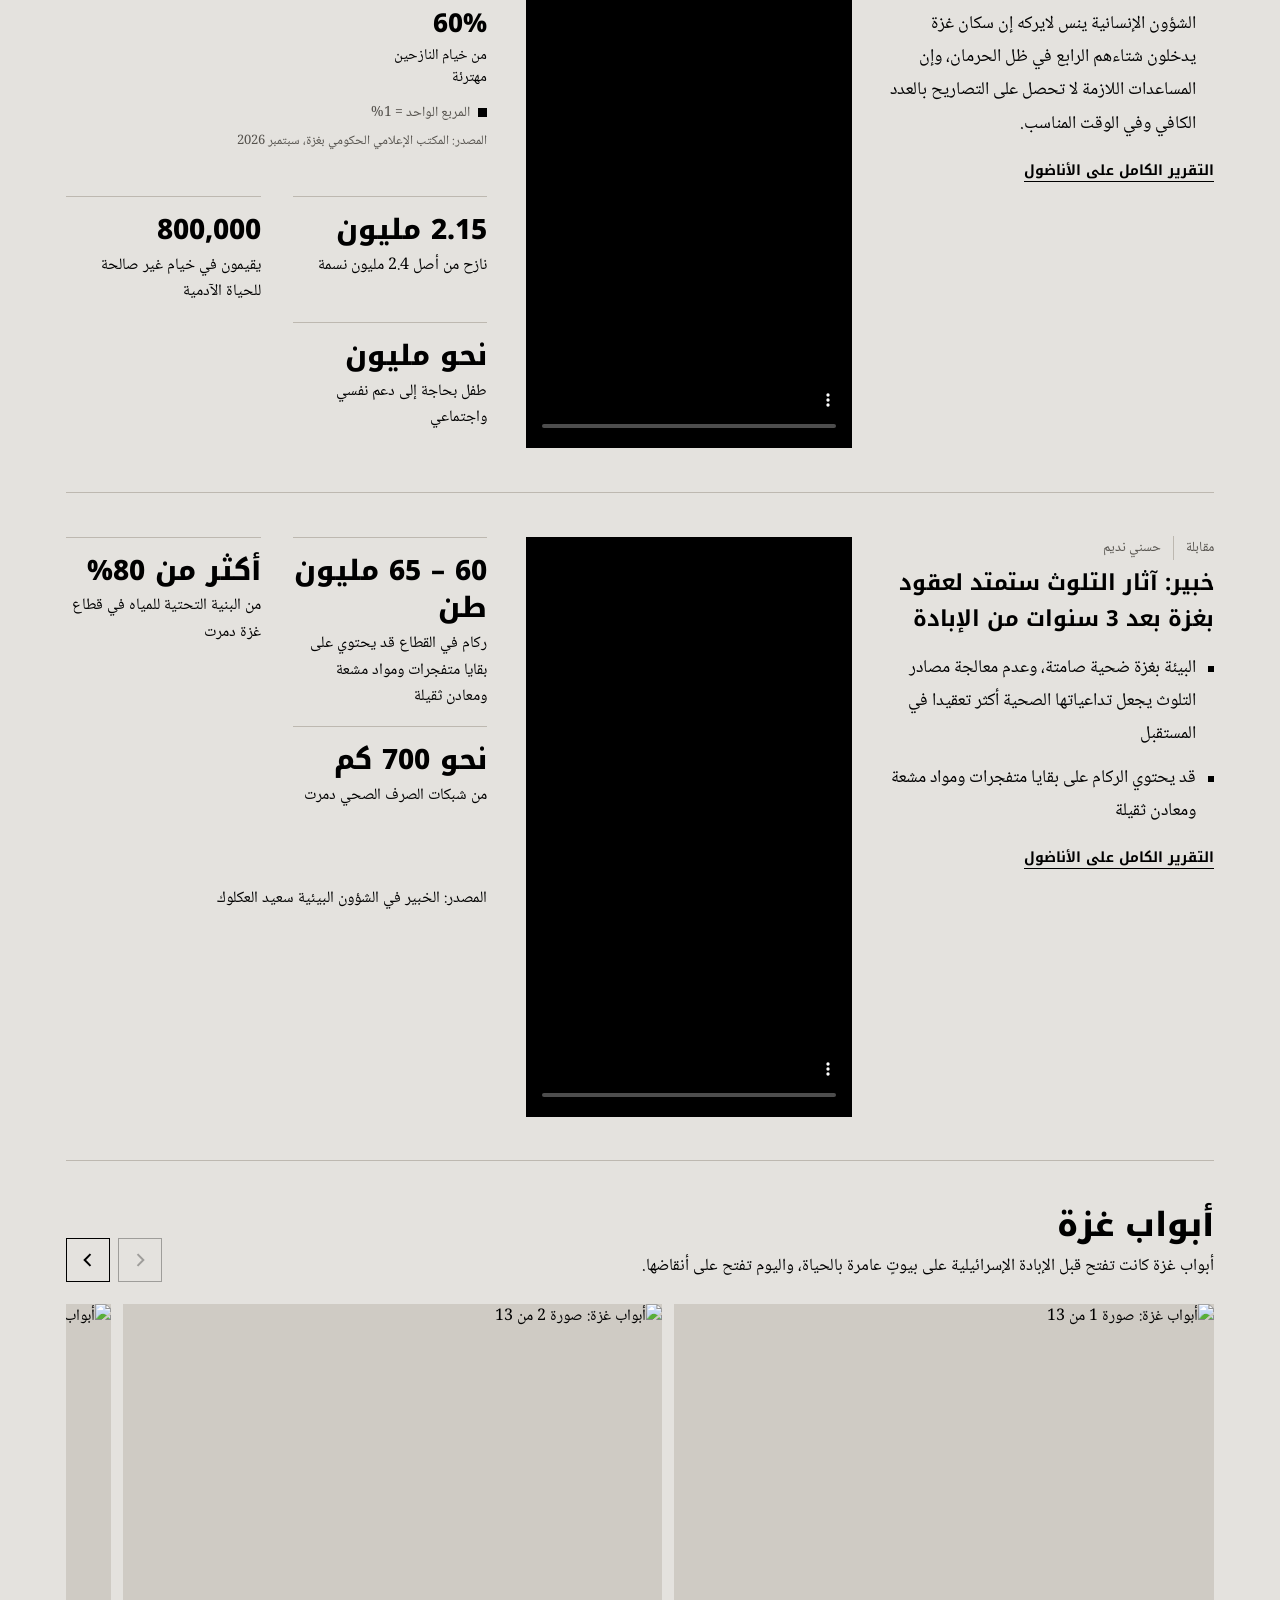
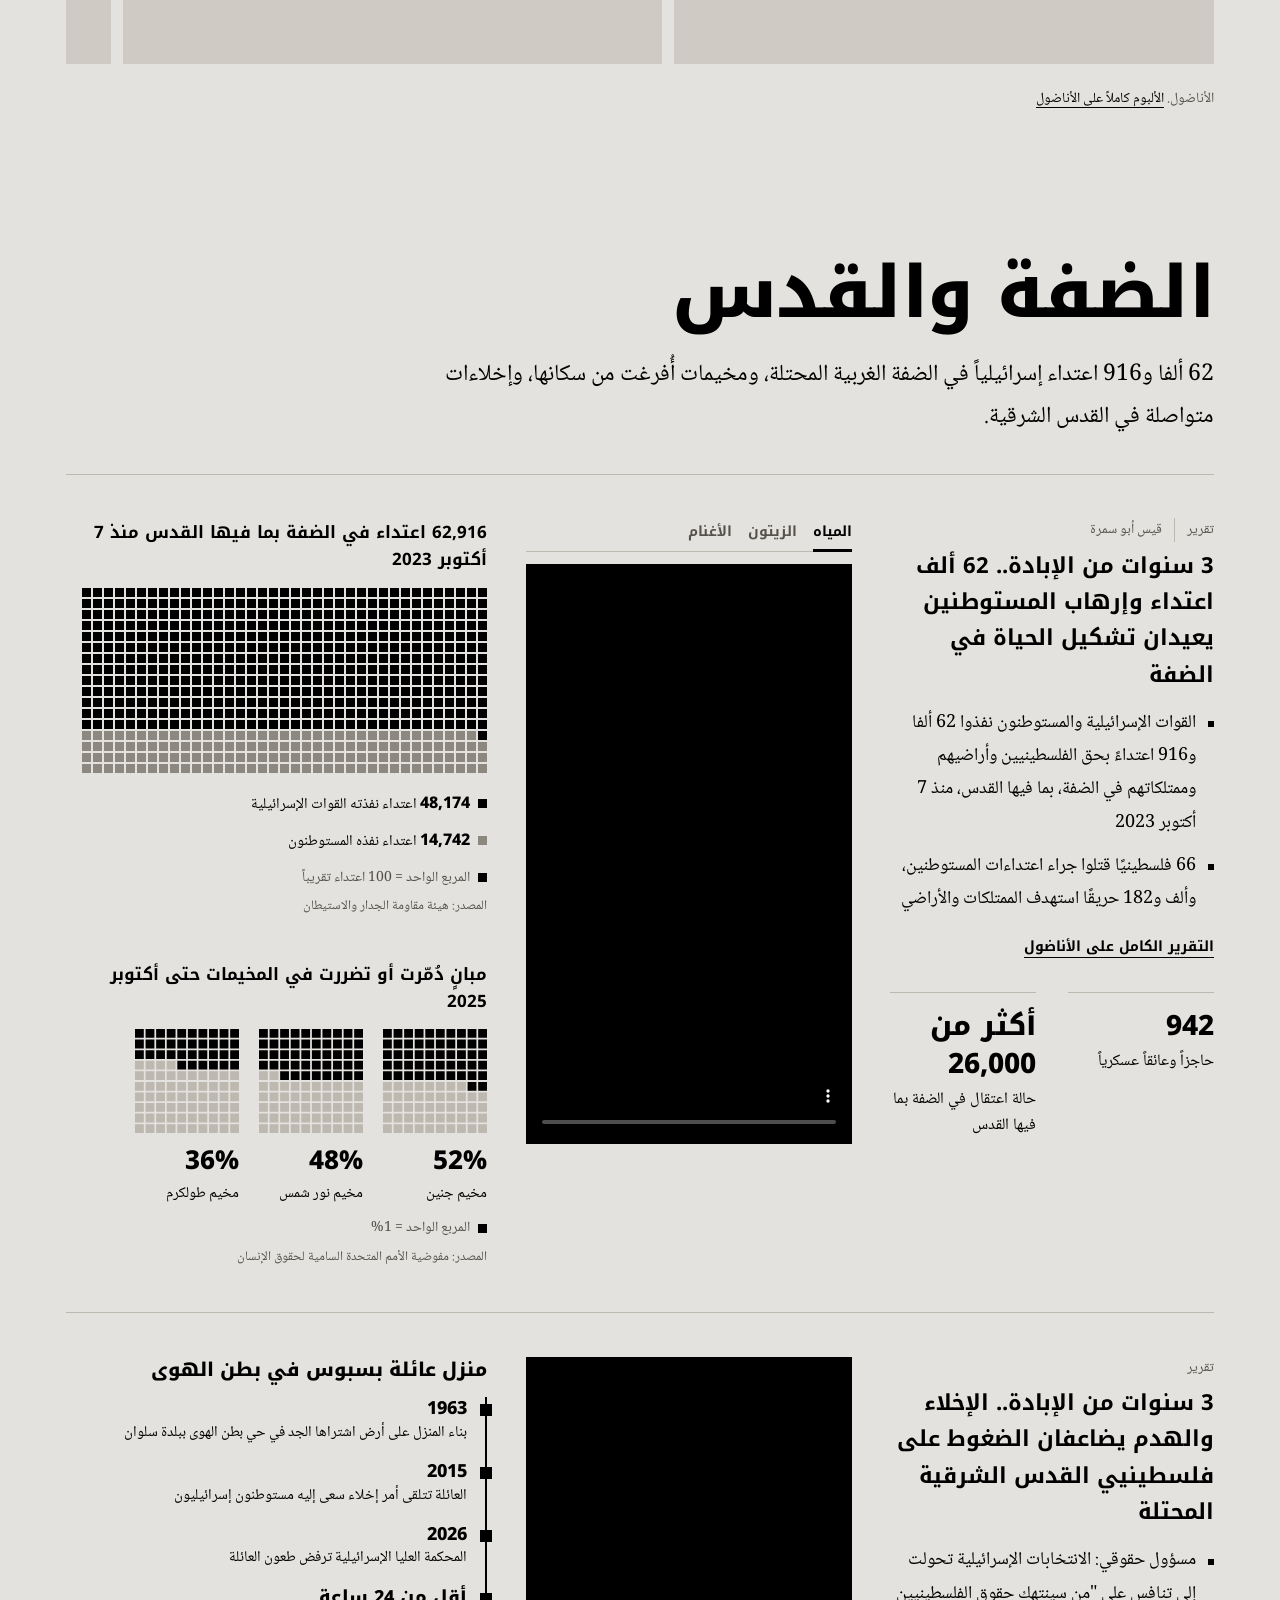
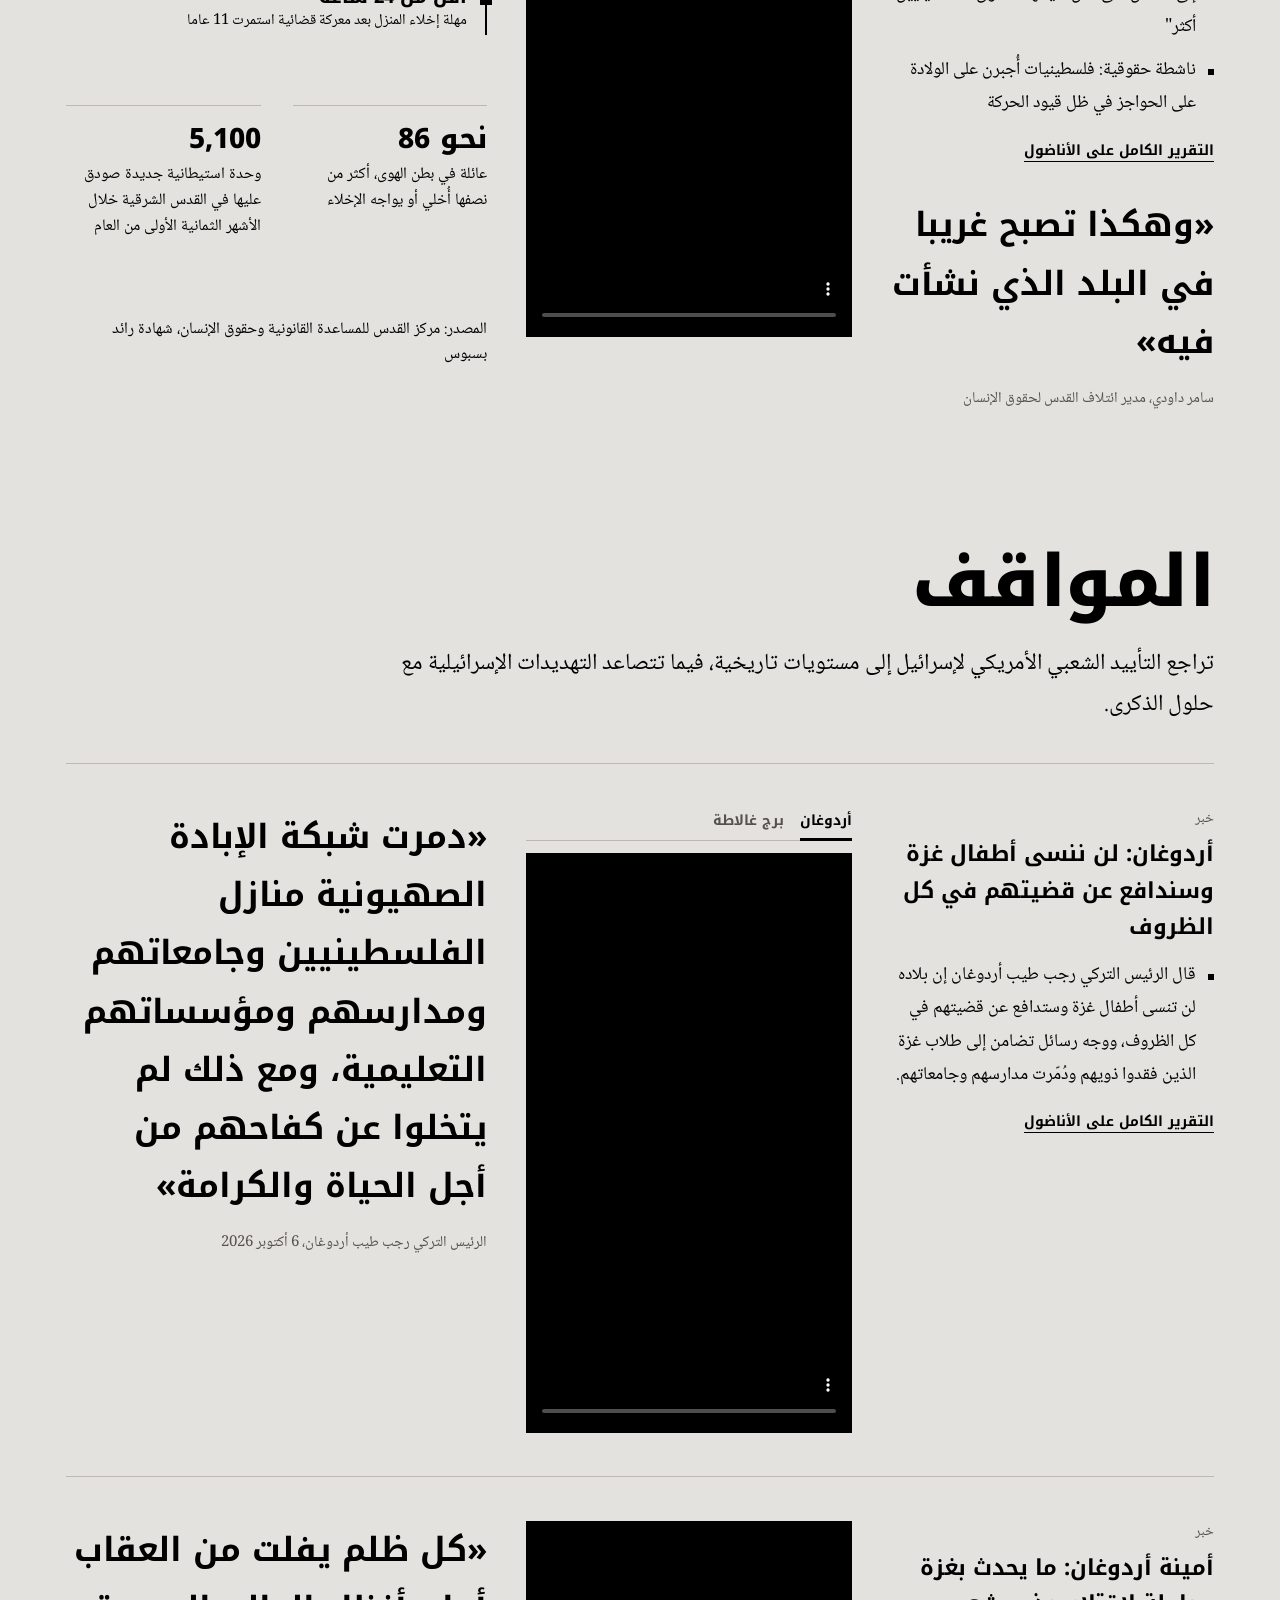
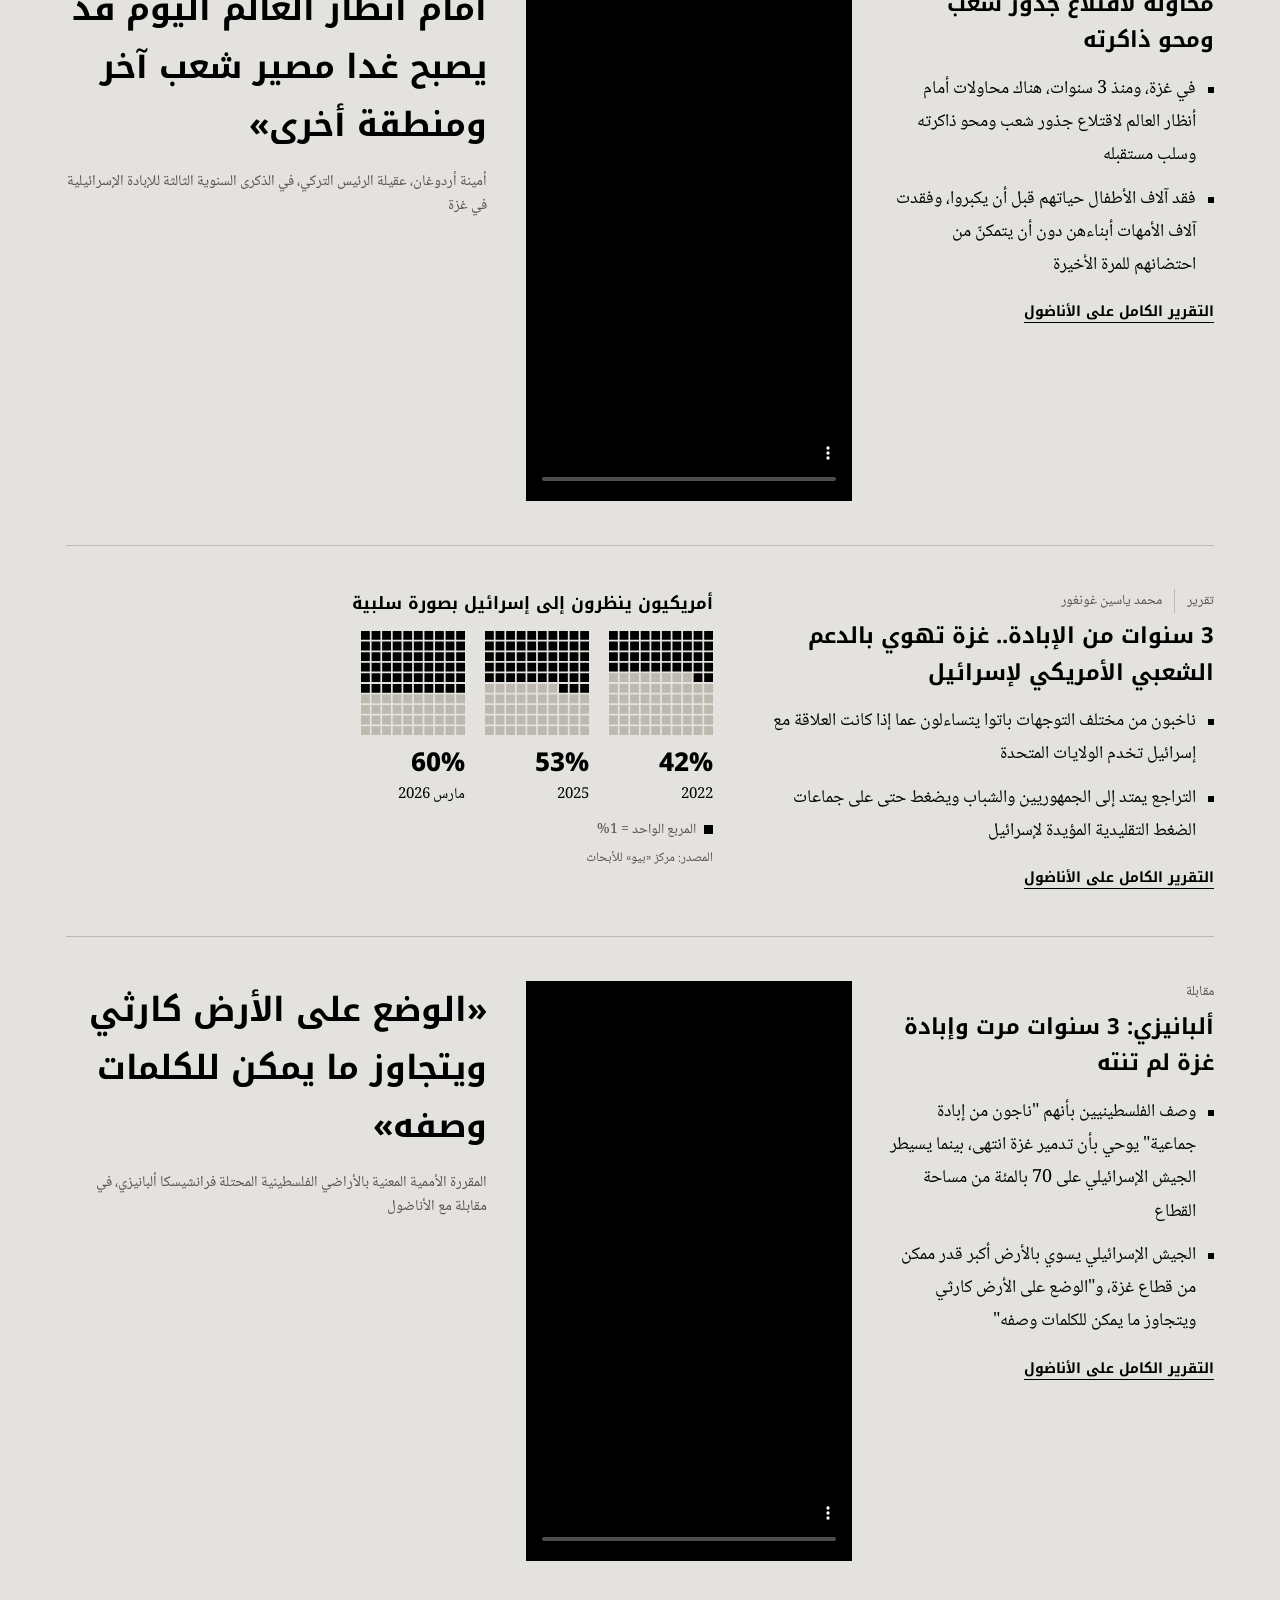
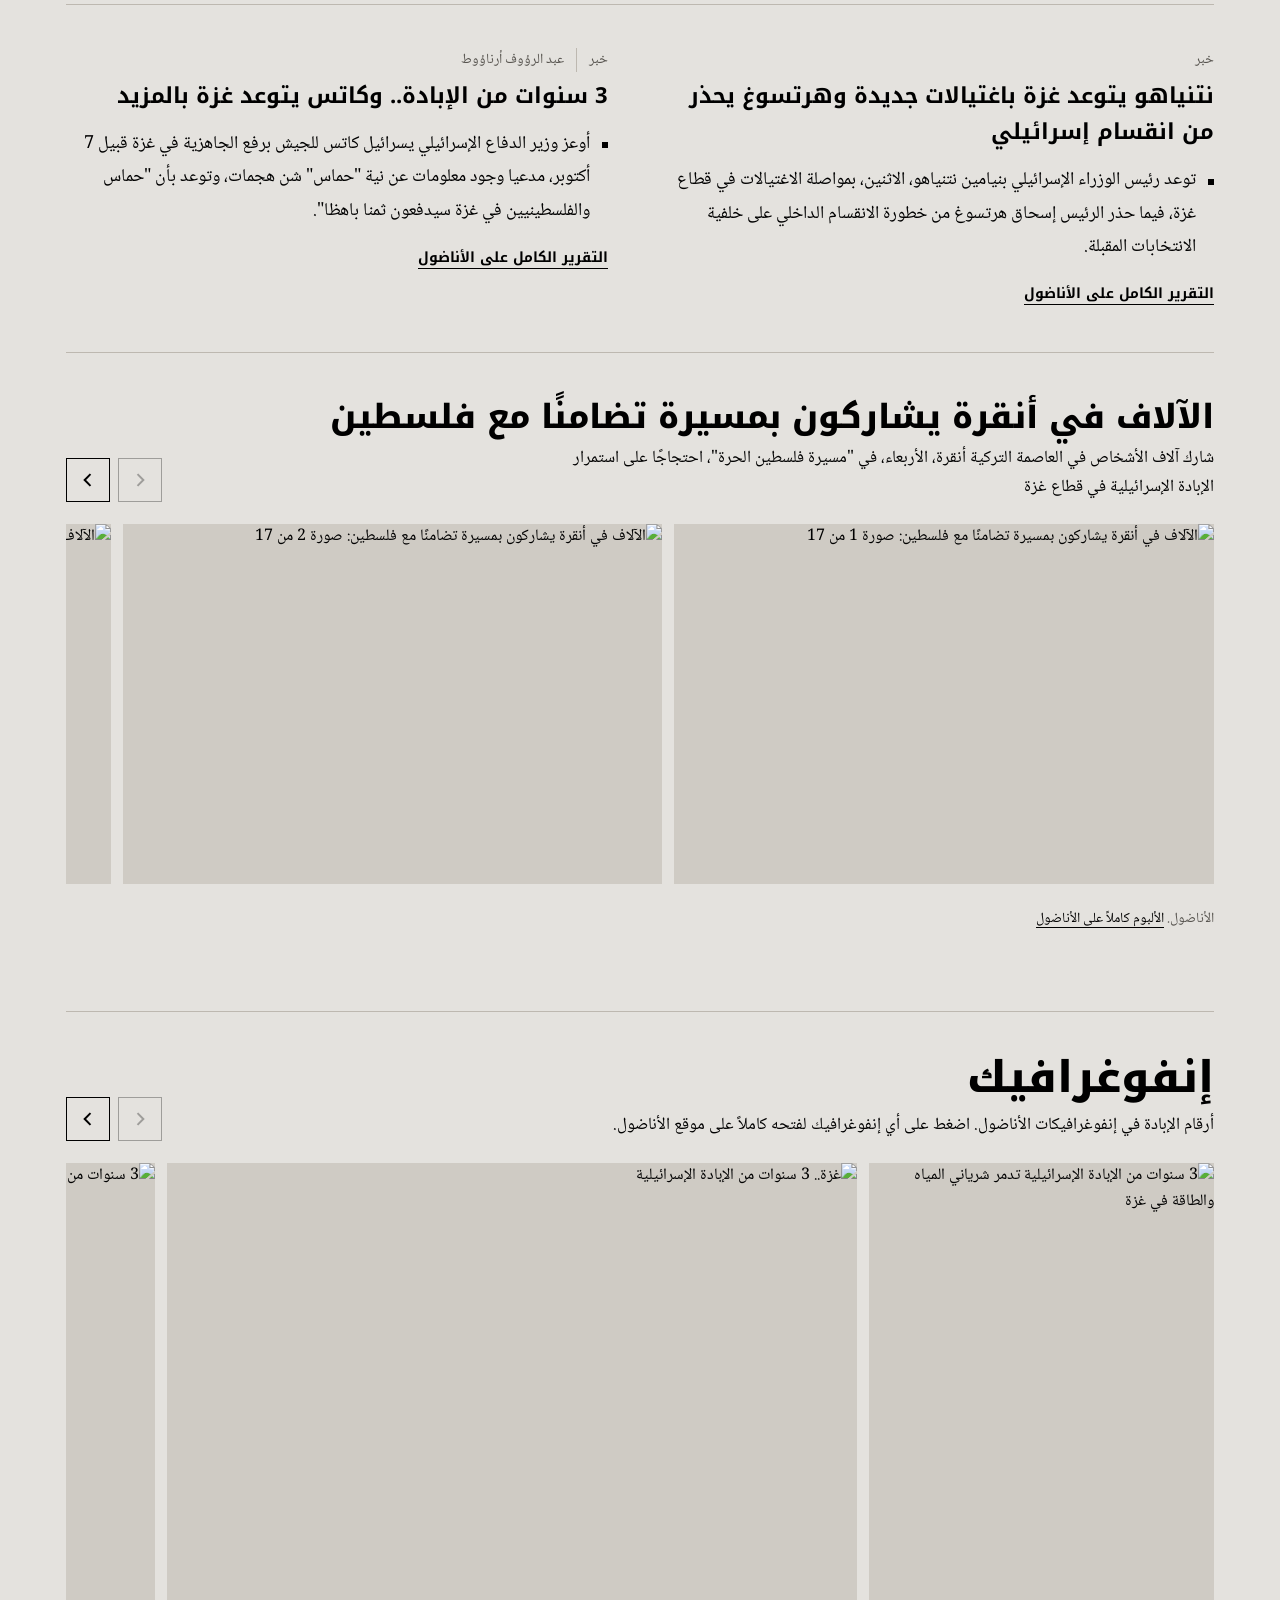
==== commit 4523c530: "Gaza doors photo album in daily-life chapter; dated photo proxy route; new height table Co-Authored-" ====
--- a/index.html
+++ b/index.html
@@ -57,7 +57,14 @@
  <p class="key"><i></i>المربع الواحد = طفل واحد</p>
  <dl class="facts"><div><dt>46,000</dt><dd>طفل أصيبوا بجروح</dd></div><div><dt>11,000</dt><dd>منهم بُترت أطرافهم</dd></div><div><dt>أكثر من 1,000</dt><dd>رضيع دون سن العام الواحد</dd></div><div><dt>293</dt><dd>من حديثي الولادة</dd></div><div><dt>300,000</dt><dd>طفل يعانون من سوء التغذية</dd></div><div><dt>123</dt><dd>طفلاً فقدوا حياتهم بسبب الجوع</dd></div></dl></div><div class="kids-vid"><figure class="vid multi"><button class="vid-open" type="button"><svg viewBox="0 0 24 24" aria-hidden="true"><path d="M8 5v14l11-7z" fill="currentColor"/></svg><span>شاهد الفيديوهات (3)</span></button><div class="vtabs" role="tablist" aria-label="فيديوهات التقرير"><button type="button" role="tab" aria-selected="true" data-i="0">رضيع بلا ساق</button><button type="button" role="tab" aria-selected="false" data-i="1">الجوع</button><button type="button" role="tab" aria-selected="false" data-i="2">بين الركام</button></div><div class="vitem" role="tabpanel"><video data-src="https://video.twimg.com/amplify_video/2062819919289368576/vid/avc1/720x1280/gdhOV4XXjZX3CxML.mp4" poster="https://pbs.twimg.com/media/HKCcNlcWsAAnSAP.jpg" controls preload="none" playsinline aria-label="أطفال غزة: رضيع بلا ساق"></video></div><div class="vitem" role="tabpanel" hidden><video data-src="https://video.twimg.com/amplify_video/2036912850296594435/vid/avc1/720x1280/ftAAMw5uWiNMD7KF.mp4" poster="https://pbs.twimg.com/media/HESSmk6aAAAQDYa.jpg" controls preload="none" playsinline aria-label="أطفال غزة: الجوع"></video></div><div class="vitem" role="tabpanel" hidden><video data-src="https://video.twimg.com/amplify_video/1890427311687708673/vid/avc1/720x1280/-5uGlvU1p_hiR8x9.mp4" poster="https://pbs.twimg.com/media/GjwmYq4W4AAXBj7.jpg" controls preload="none" playsinline aria-label="أطفال غزة: بين الركام"></video></div></figure><div class="caps"><p data-i="0">الطفل محمد الخطيب، 50 يوماً، فقد والدته في قصف أسفر أيضاً عن بتر ساقه اليسرى</p><p data-i="1" hidden>وسط ظروف إنسانية قاسية، يتجمع نازحون وأطفال في مدينة غزة أمام نقاط توزيع الوجبات الساخنة، في ظل شح حاد بالمواد الغذائية والاحتياجات الأساسية جراء القيود والهجمات الإسرائيلية المستمرة</p><p data-i="2" hidden>&quot;نلعب لو بين الركام&quot;.. أطفال بغزة يمرحون بمنتزه دمرته إسرائيل</p></div></div></div>
  <p class="kids-foot">المصدر: مركز حماية حقوق الإنسان، 6 أكتوبر 2026. <a href="assets/img/ig2-atfal.jpg" target="_blank" rel="noopener">الإنفوغرافيك الأصلي</a></p>
-</section><article class="story" id="nisa-gaza"><div class="st"><p class="kind">إطار<span>نور أبو عيشة</span></p><h3><a href="https://v.aa.com.tr/4079239" target="_blank" rel="noopener">3 سنوات من الإبادة.. نساء غزة يواجهن القتل والفقد والإجهاض</a></h3><ul class="pts"><li>الجهاز المركزي للإحصاء الفلسطيني: مقتل 12 ألفا و400 سيدة في قطاع غزة منذ 7 أكتوبر 2023</li><li>تقرير لهيئة الأمم المتحدة للمرأة: انهيار المنظومة الصحية أجبر نساء كثيرات على الولادة في المنازل وأماكن النزوح</li></ul><a class="read" href="https://v.aa.com.tr/4079239" target="_blank" rel="noopener">التقرير الكامل على الأناضول</a><figure class="clip"><video src="assets/video/nisa-gif.mp4" poster="assets/video/nisa-gif.jpg" autoplay loop muted playsinline preload="metadata" aria-label="3 سنوات من الإبادة.. نساء غزة يواجهن القتل والفقد والإجهاض"></video></figure></div><figure class="vid multi"><button class="vid-open" type="button"><svg viewBox="0 0 24 24" aria-hidden="true"><path d="M8 5v14l11-7z" fill="currentColor"/></svg><span>شاهد الفيديوهات (2)</span></button><div class="vtabs" role="tablist" aria-label="فيديوهات التقرير"><button type="button" role="tab" aria-selected="true" data-i="0">الحوامل</button><button type="button" role="tab" aria-selected="false" data-i="1">الأرامل</button></div><div class="vitem" role="tabpanel"><video data-src="https://video.twimg.com/amplify_video/2087095870076686336/vid/avc1/720x1280/cSIvX4T3UTL0cLOa.mp4" poster="https://pbs.twimg.com/media/HPbh6HabsAABPOa.jpg" controls preload="none" playsinline aria-label="3 سنوات من الإبادة.. نساء غزة يواجهن القتل والفقد والإجهاض: الحوامل"></video></div><div class="vitem" role="tabpanel" hidden><video data-src="https://video.twimg.com/amplify_video/2069743546207551488/vid/avc1/720x1280/8wN-oUxUxtRp7_aM.mp4" poster="https://pbs.twimg.com/media/HLk1YIjaoAATvco.jpg" controls preload="none" playsinline aria-label="3 سنوات من الإبادة.. نساء غزة يواجهن القتل والفقد والإجهاض: الأرامل"></video></div></figure><div class="sv"><dl class="facts"><div><dt>12,400</dt><dd>سيدة قُتلت، دون احتساب الفتيات</dd></div><div><dt>أكثر من 38,000</dt><dd>امرأة وفتاة قُتلن حتى ديسمبر 2025</dd></div><div><dt>11,000</dt><dd>امرأة وفتاة بإصابات ستلازمهن مدى الحياة</dd></div><div><dt>300%</dt><dd>على الأقل: ارتفاع حالات الإجهاض في أول 9 أشهر</dd></div></dl><figure class="viz "><h4>الأسر التي تعيلها نساء</h4><div class="grids"><div class="g"><svg viewBox="0 0 118 118" width="118" height="118" role="img" aria-label="قبل الإبادة: 9%" style="direction:ltr"><path d="M108 0h10v10h-10zM96 0h10v10h-10zM84 0h10v10h-10zM72 0h10v10h-10zM60 0h10v10h-10zM48 0h10v10h-10zM36 0h10v10h-10zM24 0h10v10h-10zM12 0h10v10h-10z" fill="#000000"/><path d="M0 0h10v10h-10zM108 12h10v10h-10zM96 12h10v10h-10zM84 12h10v10h-10zM72 12h10v10h-10zM60 12h10v10h-10zM48 12h10v10h-10zM36 12h10v10h-10zM24 12h10v10h-10zM12 12h10v10h-10zM0 12h10v10h-10zM108 24h10v10h-10zM96 24h10v10h-10zM84 24h10v10h-10zM72 24h10v10h-10zM60 24h10v10h-10zM48 24h10v10h-10zM36 24h10v10h-10zM24 24h10v10h-10zM12 24h10v10h-10zM0 24h10v10h-10zM108 36h10v10h-10zM96 36h10v10h-10zM84 36h10v10h-10zM72 36h10v10h-10zM60 36h10v10h-10zM48 36h10v10h-10zM36 36h10v10h-10zM24 36h10v10h-10zM12 36h10v10h-10zM0 36h10v10h-10zM108 48h10v10h-10zM96 48h10v10h-10zM84 48h10v10h-10zM72 48h10v10h-10zM60 48h10v10h-10zM48 48h10v10h-10zM36 48h10v10h-10zM24 48h10v10h-10zM12 48h10v10h-10zM0 48h10v10h-10zM108 60h10v10h-10zM96 60h10v10h-10zM84 60h10v10h-10zM72 60h10v10h-10zM60 60h10v10h-10zM48 60h10v10h-10zM36 60h10v10h-10zM24 60h10v10h-10zM12 60h10v10h-10zM0 60h10v10h-10zM108 72h10v10h-10zM96 72h10v10h-10zM84 72h10v10h-10zM72 72h10v10h-10zM60 72h10v10h-10zM48 72h10v10h-10zM36 72h10v10h-10zM24 72h10v10h-10zM12 72h10v10h-10zM0 72h10v10h-10zM108 84h10v10h-10zM96 84h10v10h-10zM84 84h10v10h-10zM72 84h10v10h-10zM60 84h10v10h-10zM48 84h10v10h-10zM36 84h10v10h-10zM24 84h10v10h-10zM12 84h10v10h-10zM0 84h10v10h-10zM108 96h10v10h-10zM96 96h10v10h-10zM84 96h10v10h-10zM72 96h10v10h-10zM60 96h10v10h-10zM48 96h10v10h-10zM36 96h10v10h-10zM24 96h10v10h-10zM12 96h10v10h-10zM0 96h10v10h-10zM108 108h10v10h-10zM96 108h10v10h-10zM84 108h10v10h-10zM72 108h10v10h-10zM60 108h10v10h-10zM48 108h10v10h-10zM36 108h10v10h-10zM24 108h10v10h-10zM12 108h10v10h-10zM0 108h10v10h-10z" fill="#BDB8B0"/></svg><b>9%</b><span>قبل الإبادة</span></div><div class="g"><svg viewBox="0 0 118 118" width="118" height="118" role="img" aria-label="اليوم: 14%" style="direction:ltr"><path d="M108 0h10v10h-10zM96 0h10v10h-10zM84 0h10v10h-10zM72 0h10v10h-10zM60 0h10v10h-10zM48 0h10v10h-10zM36 0h10v10h-10zM24 0h10v10h-10zM12 0h10v10h-10zM0 0h10v10h-10zM108 12h10v10h-10zM96 12h10v10h-10zM84 12h10v10h-10zM72 12h10v10h-10z" fill="#000000"/><path d="M60 12h10v10h-10zM48 12h10v10h-10zM36 12h10v10h-10zM24 12h10v10h-10zM12 12h10v10h-10zM0 12h10v10h-10zM108 24h10v10h-10zM96 24h10v10h-10zM84 24h10v10h-10zM72 24h10v10h-10zM60 24h10v10h-10zM48 24h10v10h-10zM36 24h10v10h-10zM24 24h10v10h-10zM12 24h10v10h-10zM0 24h10v10h-10zM108 36h10v10h-10zM96 36h10v10h-10zM84 36h10v10h-10zM72 36h10v10h-10zM60 36h10v10h-10zM48 36h10v10h-10zM36 36h10v10h-10zM24 36h10v10h-10zM12 36h10v10h-10zM0 36h10v10h-10zM108 48h10v10h-10zM96 48h10v10h-10zM84 48h10v10h-10zM72 48h10v10h-10zM60 48h10v10h-10zM48 48h10v10h-10zM36 48h10v10h-10zM24 48h10v10h-10zM12 48h10v10h-10zM0 48h10v10h-10zM108 60h10v10h-10zM96 60h10v10h-10zM84 60h10v10h-10zM72 60h10v10h-10zM60 60h10v10h-10zM48 60h10v10h-10zM36 60h10v10h-10zM24 60h10v10h-10zM12 60h10v10h-10zM0 60h10v10h-10zM108 72h10v10h-10zM96 72h10v10h-10zM84 72h10v10h-10zM72 72h10v10h-10zM60 72h10v10h-10zM48 72h10v10h-10zM36 72h10v10h-10zM24 72h10v10h-10zM12 72h10v10h-10zM0 72h10v10h-10zM108 84h10v10h-10zM96 84h10v10h-10zM84 84h10v10h-10zM72 84h10v10h-10zM60 84h10v10h-10zM48 84h10v10h-10zM36 84h10v10h-10zM24 84h10v10h-10zM12 84h10v10h-10zM0 84h10v10h-10zM108 96h10v10h-10zM96 96h10v10h-10zM84 96h10v10h-10zM72 96h10v10h-10zM60 96h10v10h-10zM48 96h10v10h-10zM36 96h10v10h-10zM24 96h10v10h-10zM12 96h10v10h-10zM0 96h10v10h-10zM108 108h10v10h-10zM96 108h10v10h-10zM84 108h10v10h-10zM72 108h10v10h-10zM60 108h10v10h-10zM48 108h10v10h-10zM36 108h10v10h-10zM24 108h10v10h-10zM12 108h10v10h-10zM0 108h10v10h-10z" fill="#BDB8B0"/></svg><b>14%</b><span>اليوم</span></div></div><p class="key"><i></i>المربع الواحد = 1%</p><figcaption>المصدر: هيئة الأمم المتحدة للمرأة — 58,600 أسرة باتت تعيلها نساء</figcaption></figure></div></article><article class="story" id="sahafiyun-263"><div class="st"><p class="kind">إطار<span>محمد ماجد</span></p><h3><a href="https://v.aa.com.tr/4079212" target="_blank" rel="noopener">3 سنوات من الإبادة.. الإعلام بغزة يدفع فاتورةً بدماء 263 صحفيا</a></h3><ul class="pts"><li>263 صحفيا وإعلاميا فلسطينيا قتلتهم إسرائيل خلال 3 سنوات من الإبادة الجماعية في قطاع غزة، فيما أصيب واعتقل ونزح مئات آخرون</li><li>الاتحاد الدولي للصحفيين: حصيلة القتلى الصحفيين في غزة هي الأكبر في تاريخ الصحافة الحديثة</li></ul><a class="read" href="https://v.aa.com.tr/4079212" target="_blank" rel="noopener">التقرير الكامل على الأناضول</a><div class="st-viz"><dl class="facts"><div><dt>50</dt><dd>صحفيا تعرضوا للاعتقال، لا يزال 23 منهم رهن الاعتقال، و3 آخرون في عداد المفقودين</dd></div><div><dt>بين 60 و75%</dt><dd>من الصحفيين الأحياء فقدوا منازلهم أو تعرضوا لنزوح قسري</dd></div></dl><p class="fsrc">المصادر: الإعلام الحكومي بغزة، نقابة الصحفيين الفلسطينيين</p></div></div><figure class="vid"><button class="vid-open" type="button"><svg viewBox="0 0 24 24" aria-hidden="true"><path d="M8 5v14l11-7z" fill="currentColor"/></svg><span>شاهد الفيديو</span></button><video data-src="https://video.twimg.com/amplify_video/2107862187922378752/vid/avc1/720x1280/jDw7bqs4K7xI9ErP.mp4" poster="https://pbs.twimg.com/media/HUCi6l6W0AA9d0u.jpg" controls preload="none" playsinline aria-label="3 سنوات من الإبادة.. الإعلام بغزة يدفع فاتورةً بدماء 263 صحفيا"></video></figure><div class="sv"><figure class="viz "><h4>أكثر من خُمس صحفيي غزة قُتلوا</h4><canvas class="field" data-n="1200" data-hi="263" data-p="12" data-maxh="360" data-c="--ink" role="img" aria-label="263 صحفياً قُتلوا من نحو 1,200 صحفي في قطاع غزة"></canvas><p class="key"><i></i>المربع الواحد = صحفي واحد</p><figcaption>المصادر: المكتب الإعلامي الحكومي، نقابة الصحفيين الفلسطينيين (عدد صحفيي القطاع نحو 1,200)</figcaption></figure><dl class="facts"><div><dt>قرابة 500</dt><dd>صحفي أصيبوا</dd></div><div><dt>أكثر من 80%</dt><dd>من المكاتب والمؤسسات الإعلامية دمرت كليا أو جزئيا</dd></div></dl><p class="fsrc">المصدر: نقابة الصحفيين الفلسطينيين</p></div></article></div></section><section class="chapter" id="ch-2" aria-labelledby="ch-2-h"><div class="wrap"><header class="ch-head"><h2 id="ch-2-h">الصحة</h2><p>قُتل 1701 من العاملين في القطاع الصحي واعتُقل 362، وخرج 38 مستشفى و96 مركزاً صحياً عن الخدمة أو تعرضت للقصف.</p></header><article class="story" id="qitaa-sihhi"><div class="st"><p class="kind">إطار<span>أحمد عبد المنعم</span></p><h3><a href="https://v.aa.com.tr/4080728" target="_blank" rel="noopener">3 سنوات من الإبادة.. القطاع الصحي بغزة في تدهور</a></h3><ul class="pts"><li>الجيش الإسرائيلي استهدف خلال أعوام الإبادة 197 سيارة إسعاف</li><li>الجيش قصف أو دمر أو أخرج عن الخدمة 38 مستشفى و96 مركزا صحيا</li></ul><a class="read" href="https://v.aa.com.tr/4080728" target="_blank" rel="noopener">التقرير الكامل على الأناضول</a><div class="st-viz"><dl class="facts"><div><dt>197</dt><dd>سيارة إسعاف استُهدفت</dd></div><div><dt>362</dt><dd>من الكوادر اعتُقلوا، لا يزال 83 منهم في السجون</dd></div></dl></div></div><figure class="vid multi"><button class="vid-open" type="button"><svg viewBox="0 0 24 24" aria-hidden="true"><path d="M8 5v14l11-7z" fill="currentColor"/></svg><span>شاهد الفيديوهات (5)</span></button><div class="vtabs" role="tablist" aria-label="فيديوهات التقرير"><button type="button" role="tab" aria-selected="true" data-i="0">جباليا</button><button type="button" role="tab" aria-selected="false" data-i="1">الجعفراوي</button><button type="button" role="tab" aria-selected="false" data-i="2">شهادة مسعف</button><button type="button" role="tab" aria-selected="false" data-i="3">رفح</button><button type="button" role="tab" aria-selected="false" data-i="4">خان يونس</button></div><div class="vitem" role="tabpanel"><video data-src="https://video.twimg.com/amplify_video/1722885417639243776/vid/avc1/720x1280/yke3wTRyXvmH_Dew.mp4" poster="https://pbs.twimg.com/media/F-jrlH4XMAAKj-Z.jpg" controls preload="none" playsinline aria-label="3 سنوات من الإبادة.. القطاع الصحي بغزة في تدهور: جباليا"></video></div><div class="vitem" role="tabpanel" hidden><video data-src="https://video.twimg.com/amplify_video/1805252264136753154/vid/avc1/720x1280/7sv02IgcJOLbzUGY.mp4" poster="https://pbs.twimg.com/amplify_video_thumb/1805252264136753154/img/-l-6Oq9m4nK7fRYi.jpg" controls preload="none" playsinline aria-label="3 سنوات من الإبادة.. القطاع الصحي بغزة في تدهور: الجعفراوي"></video></div><div class="vitem" role="tabpanel" hidden><video data-src="https://video.twimg.com/ext_tw_video/1909597026897055744/pu/vid/avc1/720x1280/9e9z7GmP8Yr10L9r.mp4" poster="https://pbs.twimg.com/ext_tw_video_thumb/1909597026897055744/pu/img/xgzZRIzi5NJvZnJZ.jpg" controls preload="none" playsinline aria-label="3 سنوات من الإبادة.. القطاع الصحي بغزة في تدهور: شهادة مسعف"></video></div><div class="vitem" role="tabpanel" hidden><video data-src="https://video.twimg.com/amplify_video/1908485221361868801/vid/avc1/720x1280/gUZIlx8KORYLdSQK.mp4" poster="https://pbs.twimg.com/media/GnxNi2nXAAA5vaj.jpg" controls preload="none" playsinline aria-label="3 سنوات من الإبادة.. القطاع الصحي بغزة في تدهور: رفح"></video></div><div class="vitem" role="tabpanel" hidden><video data-src="https://video.twimg.com/amplify_video/1792619445040386048/vid/avc1/720x1280/2WKNvl1RcjzZlT3f.mp4" poster="https://pbs.twimg.com/amplify_video_thumb/1792619445040386048/img/bI0ZssCwWOzXdU1O.jpg" controls preload="none" playsinline aria-label="3 سنوات من الإبادة.. القطاع الصحي بغزة في تدهور: خان يونس"></video></div></figure><div class="sv"><figure class="viz "><h4>1,701 من العاملين في القطاع الصحي قُتلوا</h4><canvas class="field" data-n="1701" data-hi="1701" data-p="10" data-maxh="360" data-c="--ink" role="img" aria-label="1,701 من العاملين في القطاع الصحي قُتلوا"></canvas><p class="key"><i></i>المربع الواحد = إنسان واحد</p><figcaption>المصدر: رصد الأناضول حتى أكتوبر 2025</figcaption></figure><dl class="facts"><div><dt>38</dt><dd>مستشفى قُصف أو دُمّر أو خرج عن الخدمة</dd></div><div><dt>96</dt><dd>مركزاً صحياً</dd></div></dl></div></article><article class="story" id="bursh-muqabala"><div class="st"><p class="kind">مقابلة<span>حسني نديم</span></p><h3><a href="https://v.aa.com.tr/4080737" target="_blank" rel="noopener">3 سنوات من الإبادة.. البرش: وفاة نصف مرضى الكلى بغزة</a></h3><ul class="pts"><li>نصف مرضى غسيل الكلى توفوا نتيجة الحصار الإسرائيلي وانهيار الخدمات الصحية منذ بدء الإبادة</li><li>آلاف المرضى المصابين بأمراض مزمنة توفوا خلال الحرب</li></ul><a class="read" href="https://v.aa.com.tr/4080737" target="_blank" rel="noopener">التقرير الكامل على الأناضول</a></div><figure class="vid multi"><button class="vid-open" type="button"><svg viewBox="0 0 24 24" aria-hidden="true"><path d="M8 5v14l11-7z" fill="currentColor"/></svg><span>شاهد الفيديوهات (2)</span></button><div class="vtabs" role="tablist" aria-label="فيديوهات التقرير"><button type="button" role="tab" aria-selected="true" data-i="0">مستشفى الشفاء</button><button type="button" role="tab" aria-selected="false" data-i="1">دير البلح</button></div><div class="vitem" role="tabpanel"><video data-src="https://video.twimg.com/amplify_video/2072049603340333056/vid/avc1/720x1280/ONcV5-0z6wj2xiIG.mp4" poster="https://pbs.twimg.com/media/HMFox2LWUAEKr9c.jpg" controls preload="none" playsinline aria-label="3 سنوات من الإبادة.. البرش: وفاة نصف مرضى الكلى بغزة: مستشفى الشفاء"></video></div><div class="vitem" role="tabpanel" hidden><video data-src="https://video.twimg.com/amplify_video/1795106171315015681/vid/avc1/720x1280/d79dXZgdnUrvFHan.mp4" poster="https://pbs.twimg.com/amplify_video_thumb/1795106171315015681/img/wmxmfqo8zuNloJjU.jpg" controls preload="none" playsinline aria-label="3 سنوات من الإبادة.. البرش: وفاة نصف مرضى الكلى بغزة: دير البلح"></video></div></figure><div class="sv"><figure class="viz "><h4>مرضى غسيل الكلى في غزة</h4><div class="rows"><div class="row"><span>قبل الإبادة</span><svg viewBox="0 0 360 22" width="360" height="22" role="img" aria-label="قبل الإبادة: نحو 1,400" style="direction:ltr"><path d="M338 0h22v22h-22zM312 0h22v22h-22zM286 0h22v22h-22zM260 0h22v22h-22zM234 0h22v22h-22zM208 0h22v22h-22zM182 0h22v22h-22zM156 0h22v22h-22zM130 0h22v22h-22zM104 0h22v22h-22zM78 0h22v22h-22zM52 0h22v22h-22zM26 0h22v22h-22zM0 0h22v22h-22z" fill="#000000"/></svg><b>نحو 1,400</b></div><div class="row"><span>اليوم</span><svg viewBox="0 0 360 22" width="360" height="22" role="img" aria-label="اليوم: قرابة 600" style="direction:ltr"><path d="M338 0h22v22h-22zM312 0h22v22h-22zM286 0h22v22h-22zM260 0h22v22h-22zM234 0h22v22h-22zM208 0h22v22h-22z" fill="#000000"/><path d="M182.75 0.75h20.5v20.5h-20.5zM156.75 0.75h20.5v20.5h-20.5zM130.75 0.75h20.5v20.5h-20.5zM104.75 0.75h20.5v20.5h-20.5zM78.75 0.75h20.5v20.5h-20.5zM52.75 0.75h20.5v20.5h-20.5zM26.75 0.75h20.5v20.5h-20.5zM0.75 0.75h20.5v20.5h-20.5z" fill="none" stroke="#8C877F" stroke-width="1.5"/></svg><b>قرابة 600</b></div></div><p class="key"><i></i>المربع الواحد = 100 مريض</p><figcaption>المصدر: منير البرش، مدير عام وزارة الصحة بغزة</figcaption></figure><dl class="facts"><div><dt>56%</dt><dd>عجز في المستلزمات الطبية</dd></div><div><dt>52%</dt><dd>عجز في الأسرّة والأدوية الأساسية</dd></div></dl></div></article></div></section><section class="chapter" id="ch-3" aria-labelledby="ch-3-h"><div class="wrap"><header class="ch-head"><h2 id="ch-3-h">الحياة اليومية</h2><p>نحو 2.15 مليون نازح من أصل 2.4 مليون نسمة يدخلون شتاءهم الرابع، معظمهم في خيام مهترئة.</p></header><article class="story" id="shitaa-rabie"><div class="st"><p class="kind">تقرير<span>محمد إقبال أرسلان، أحمد كارتال</span></p><h3><a href="https://v.aa.com.tr/4079997" target="_blank" rel="noopener">غزة تدخل شتاءها الرابع.. الأمم المتحدة تحذر من تفاقم الأزمة الإنسانية</a></h3><ul class="pts"><li>قال المتحدث باسم مكتب الأمم المتحدة لتنسيق الشؤون الإنسانية ينس لايركه إن سكان غزة يدخلون شتاءهم الرابع في ظل الحرمان، وإن المساعدات اللازمة لا تحصل على التصاريح بالعدد الكافي وفي الوقت المناسب.</li></ul><a class="read" href="https://v.aa.com.tr/4079997" target="_blank" rel="noopener">التقرير الكامل على الأناضول</a></div><figure class="vid multi"><button class="vid-open" type="button"><svg viewBox="0 0 24 24" aria-hidden="true"><path d="M8 5v14l11-7z" fill="currentColor"/></svg><span>شاهد الفيديوهات (2)</span></button><div class="vtabs" role="tablist" aria-label="فيديوهات التقرير"><button type="button" role="tab" aria-selected="true" data-i="0">العاصفة</button><button type="button" role="tab" aria-selected="false" data-i="1">التعليم في الخيام</button></div><div class="vitem" role="tabpanel"><video data-src="https://video.twimg.com/amplify_video/2005888654615453696/vid/avc1/720x1280/RIWtKXx1hQSduQ0T.mp4" poster="https://pbs.twimg.com/media/G9ZZZ3_WsAAA6Nn.jpg" controls preload="none" playsinline aria-label="غزة تدخل شتاءها الرابع.. الأمم المتحدة تحذر من تفاقم الأزمة الإنسانية: العاصفة"></video></div><div class="vitem" role="tabpanel" hidden><video data-src="https://video.twimg.com/amplify_video/2107919284097671168/vid/avc1/720x1280/S2YvwhV6CRbfxYUT.mp4" poster="https://pbs.twimg.com/media/HUDWMSQWEAE2iWY.jpg" controls preload="none" playsinline aria-label="غزة تدخل شتاءها الرابع.. الأمم المتحدة تحذر من تفاقم الأزمة الإنسانية: التعليم في الخيام"></video></div></figure><div class="sv"><figure class="viz "><h4>162,000 خيمة من أصل 270,000 بحاجة إلى استبدال فوري</h4><div class="grids"><div class="g"><svg viewBox="0 0 118 118" width="118" height="118" role="img" aria-label="من خيام النازحين مهترئة: 60%" style="direction:ltr"><path d="M108 0h10v10h-10zM96 0h10v10h-10zM84 0h10v10h-10zM72 0h10v10h-10zM60 0h10v10h-10zM48 0h10v10h-10zM36 0h10v10h-10zM24 0h10v10h-10zM12 0h10v10h-10zM0 0h10v10h-10zM108 12h10v10h-10zM96 12h10v10h-10zM84 12h10v10h-10zM72 12h10v10h-10zM60 12h10v10h-10zM48 12h10v10h-10zM36 12h10v10h-10zM24 12h10v10h-10zM12 12h10v10h-10zM0 12h10v10h-10zM108 24h10v10h-10zM96 24h10v10h-10zM84 24h10v10h-10zM72 24h10v10h-10zM60 24h10v10h-10zM48 24h10v10h-10zM36 24h10v10h-10zM24 24h10v10h-10zM12 24h10v10h-10zM0 24h10v10h-10zM108 36h10v10h-10zM96 36h10v10h-10zM84 36h10v10h-10zM72 36h10v10h-10zM60 36h10v10h-10zM48 36h10v10h-10zM36 36h10v10h-10zM24 36h10v10h-10zM12 36h10v10h-10zM0 36h10v10h-10zM108 48h10v10h-10zM96 48h10v10h-10zM84 48h10v10h-10zM72 48h10v10h-10zM60 48h10v10h-10zM48 48h10v10h-10zM36 48h10v10h-10zM24 48h10v10h-10zM12 48h10v10h-10zM0 48h10v10h-10zM108 60h10v10h-10zM96 60h10v10h-10zM84 60h10v10h-10zM72 60h10v10h-10zM60 60h10v10h-10zM48 60h10v10h-10zM36 60h10v10h-10zM24 60h10v10h-10zM12 60h10v10h-10zM0 60h10v10h-10z" fill="#000000"/><path d="M108 72h10v10h-10zM96 72h10v10h-10zM84 72h10v10h-10zM72 72h10v10h-10zM60 72h10v10h-10zM48 72h10v10h-10zM36 72h10v10h-10zM24 72h10v10h-10zM12 72h10v10h-10zM0 72h10v10h-10zM108 84h10v10h-10zM96 84h10v10h-10zM84 84h10v10h-10zM72 84h10v10h-10zM60 84h10v10h-10zM48 84h10v10h-10zM36 84h10v10h-10zM24 84h10v10h-10zM12 84h10v10h-10zM0 84h10v10h-10zM108 96h10v10h-10zM96 96h10v10h-10zM84 96h10v10h-10zM72 96h10v10h-10zM60 96h10v10h-10zM48 96h10v10h-10zM36 96h10v10h-10zM24 96h10v10h-10zM12 96h10v10h-10zM0 96h10v10h-10zM108 108h10v10h-10zM96 108h10v10h-10zM84 108h10v10h-10zM72 108h10v10h-10zM60 108h10v10h-10zM48 108h10v10h-10zM36 108h10v10h-10zM24 108h10v10h-10zM12 108h10v10h-10zM0 108h10v10h-10z" fill="#BDB8B0"/></svg><b>60%</b><span>من خيام النازحين مهترئة</span></div></div><p class="key"><i></i>المربع الواحد = 1%</p><figcaption>المصدر: المكتب الإعلامي الحكومي بغزة، سبتمبر 2026</figcaption></figure><dl class="facts"><div><dt>2.15 مليون</dt><dd>نازح من أصل 2.4 مليون نسمة</dd></div><div><dt>800,000</dt><dd>يقيمون في خيام غير صالحة للحياة الآدمية</dd></div><div><dt>نحو مليون</dt><dd>طفل بحاجة إلى دعم نفسي واجتماعي</dd></div></dl></div></article><article class="story" id="talawwuth-muqabala"><div class="st"><p class="kind">مقابلة<span>حسني نديم</span></p><h3><a href="https://v.aa.com.tr/4080441" target="_blank" rel="noopener">خبير: آثار التلوث ستمتد لعقود بغزة بعد 3 سنوات من الإبادة</a></h3><ul class="pts"><li>البيئة بغزة ضحية صامتة، وعدم معالجة مصادر التلوث يجعل تداعياتها الصحية أكثر تعقيدا في المستقبل</li><li>قد يحتوي الركام على بقايا متفجرات ومواد مشعة ومعادن ثقيلة</li></ul><a class="read" href="https://v.aa.com.tr/4080441" target="_blank" rel="noopener">التقرير الكامل على الأناضول</a></div><figure class="vid"><button class="vid-open" type="button"><svg viewBox="0 0 24 24" aria-hidden="true"><path d="M8 5v14l11-7z" fill="currentColor"/></svg><span>شاهد الفيديو</span></button><video data-src="https://video.twimg.com/amplify_video/2107938464427622400/vid/avc1/720x1280/Jk-lDPaJ3sa4gvmB.mp4" poster="https://pbs.twimg.com/media/HUDn-50WIAE0GJq.jpg" controls preload="none" playsinline aria-label="خبير: آثار التلوث ستمتد لعقود بغزة بعد 3 سنوات من الإبادة"></video></figure><div class="sv"><dl class="facts"><div><dt>60 – 65 مليون طن</dt><dd>ركام في القطاع قد يحتوي على بقايا متفجرات ومواد مشعة ومعادن ثقيلة</dd></div><div><dt>أكثر من 80%</dt><dd>من البنية التحتية للمياه في قطاع غزة دمرت</dd></div><div><dt>نحو 700 كم</dt><dd>من شبكات الصرف الصحي دمرت</dd></div></dl><p class="fsrc">المصدر: الخبير في الشؤون البيئية سعيد العكلوك</p></div></article></div></section><section class="chapter" id="ch-4" aria-labelledby="ch-4-h"><div class="wrap"><header class="ch-head"><h2 id="ch-4-h">الضفة والقدس</h2><p>62 ألفا و916 اعتداء إسرائيلياً في الضفة الغربية المحتلة، ومخيمات أُفرغت من سكانها، وإخلاءات متواصلة في القدس الشرقية.</p></header><article class="story" id="daffa-62alf"><div class="st"><p class="kind">تقرير<span>قيس أبو سمرة</span></p><h3><a href="https://v.aa.com.tr/4077667" target="_blank" rel="noopener">3 سنوات من الإبادة.. 62 ألف اعتداء وإرهاب المستوطنين يعيدان تشكيل الحياة في الضفة</a></h3><ul class="pts"><li>القوات الإسرائيلية والمستوطنون نفذوا 62 ألفا و916 اعتداءً بحق الفلسطينيين وأراضيهم وممتلكاتهم في الضفة، بما فيها القدس، منذ 7 أكتوبر 2023</li><li>66 فلسطينيًا قتلوا جراء اعتداءات المستوطنين، وألف و182 حريقًا استهدف الممتلكات والأراضي</li></ul><a class="read" href="https://v.aa.com.tr/4077667" target="_blank" rel="noopener">التقرير الكامل على الأناضول</a><div class="st-viz"><dl class="facts"><div><dt>942</dt><dd>حاجزاً وعائقاً عسكرياً</dd></div><div><dt>أكثر من 26,000</dt><dd>حالة اعتقال في الضفة بما فيها القدس</dd></div></dl></div></div><figure class="vid multi"><button class="vid-open" type="button"><svg viewBox="0 0 24 24" aria-hidden="true"><path d="M8 5v14l11-7z" fill="currentColor"/></svg><span>شاهد الفيديوهات (3)</span></button><div class="vtabs" role="tablist" aria-label="فيديوهات التقرير"><button type="button" role="tab" aria-selected="true" data-i="0">المياه</button><button type="button" role="tab" aria-selected="false" data-i="1">الزيتون</button><button type="button" role="tab" aria-selected="false" data-i="2">الأغنام</button></div><div class="vitem" role="tabpanel"><video data-src="https://video.twimg.com/amplify_video/2044442397518524416/vid/avc1/720x1280/ks0_hq6EvlosV84y.mp4" poster="https://pbs.twimg.com/media/HF9RpjWWUAIoGOU.jpg" controls preload="none" playsinline aria-label="3 سنوات من الإبادة.. 62 ألف اعتداء وإرهاب المستوطنين يعيدان تشكيل الحياة في الضفة: المياه"></video></div><div class="vitem" role="tabpanel" hidden><video data-src="https://video.twimg.com/amplify_video/1981386583094820864/vid/avc1/720x1280/KSfGIGh_NyegOV_1.mp4" poster="https://pbs.twimg.com/media/G39M6wrWoAE3-gV.jpg" controls preload="none" playsinline aria-label="3 سنوات من الإبادة.. 62 ألف اعتداء وإرهاب المستوطنين يعيدان تشكيل الحياة في الضفة: الزيتون"></video></div><div class="vitem" role="tabpanel" hidden><video data-src="https://video.twimg.com/amplify_video/2046506479516037120/vid/avc1/720x1280/zLntIrwc-xVt9i-E.mp4" poster="https://pbs.twimg.com/media/HGanLTGX0AAS4MB.jpg" controls preload="none" playsinline aria-label="3 سنوات من الإبادة.. 62 ألف اعتداء وإرهاب المستوطنين يعيدان تشكيل الحياة في الضفة: الأغنام"></video></div></figure><div class="sv"><figure class="viz "><h4>62,916 اعتداء في الضفة بما فيها القدس منذ 7 أكتوبر 2023</h4><svg viewBox="0 0 405 185" width="405" height="185" role="img" aria-label="62,916 اعتداء: 48,174 للقوات الإسرائيلية و14,742 للمستوطنين" style="direction:ltr"><path d="M396 0h9v9h-9zM385 0h9v9h-9zM374 0h9v9h-9zM363 0h9v9h-9zM352 0h9v9h-9zM341 0h9v9h-9zM330 0h9v9h-9zM319 0h9v9h-9zM308 0h9v9h-9zM297 0h9v9h-9zM286 0h9v9h-9zM275 0h9v9h-9zM264 0h9v9h-9zM253 0h9v9h-9zM242 0h9v9h-9zM231 0h9v9h-9zM220 0h9v9h-9zM209 0h9v9h-9zM198 0h9v9h-9zM187 0h9v9h-9zM176 0h9v9h-9zM165 0h9v9h-9zM154 0h9v9h-9zM143 0h9v9h-9zM132 0h9v9h-9zM121 0h9v9h-9zM110 0h9v9h-9zM99 0h9v9h-9zM88 0h9v9h-9zM77 0h9v9h-9zM66 0h9v9h-9zM55 0h9v9h-9zM44 0h9v9h-9zM33 0h9v9h-9zM22 0h9v9h-9zM11 0h9v9h-9zM0 0h9v9h-9zM396 11h9v9h-9zM385 11h9v9h-9zM374 11h9v9h-9zM363 11h9v9h-9zM352 11h9v9h-9zM341 11h9v9h-9zM330 11h9v9h-9zM319 11h9v9h-9zM308 11h9v9h-9zM297 11h9v9h-9zM286 11h9v9h-9zM275 11h9v9h-9zM264 11h9v9h-9zM253 11h9v9h-9zM242 11h9v9h-9zM231 11h9v9h-9zM220 11h9v9h-9zM209 11h9v9h-9zM198 11h9v9h-9zM187 11h9v9h-9zM176 11h9v9h-9zM165 11h9v9h-9zM154 11h9v9h-9zM143 11h9v9h-9zM132 11h9v9h-9zM121 11h9v9h-9zM110 11h9v9h-9zM99 11h9v9h-9zM88 11h9v9h-9zM77 11h9v9h-9zM66 11h9v9h-9zM55 11h9v9h-9zM44 11h9v9h-9zM33 11h9v9h-9zM22 11h9v9h-9zM11 11h9v9h-9zM0 11h9v9h-9zM396 22h9v9h-9zM385 22h9v9h-9zM374 22h9v9h-9zM363 22h9v9h-9zM352 22h9v9h-9zM341 22h9v9h-9zM330 22h9v9h-9zM319 22h9v9h-9zM308 22h9v9h-9zM297 22h9v9h-9zM286 22h9v9h-9zM275 22h9v9h-9zM264 22h9v9h-9zM253 22h9v9h-9zM242 22h9v9h-9zM231 22h9v9h-9zM220 22h9v9h-9zM209 22h9v9h-9zM198 22h9v9h-9zM187 22h9v9h-9zM176 22h9v9h-9zM165 22h9v9h-9zM154 22h9v9h-9zM143 22h9v9h-9zM132 22h9v9h-9zM121 22h9v9h-9zM110 22h9v9h-9zM99 22h9v9h-9zM88 22h9v9h-9zM77 22h9v9h-9zM66 22h9v9h-9zM55 22h9v9h-9zM44 22h9v9h-9zM33 22h9v9h-9zM22 22h9v9h-9zM11 22h9v9h-9zM0 22h9v9h-9zM396 33h9v9h-9zM385 33h9v9h-9zM374 33h9v9h-9zM363 33h9v9h-9zM352 33h9v9h-9zM341 33h9v9h-9zM330 33h9v9h-9zM319 33h9v9h-9zM308 33h9v9h-9zM297 33h9v9h-9zM286 33h9v9h-9zM275 33h9v9h-9zM264 33h9v9h-9zM253 33h9v9h-9zM242 33h9v9h-9zM231 33h9v9h-9zM220 33h9v9h-9zM209 33h9v9h-9zM198 33h9v9h-9zM187 33h9v9h-9zM176 33h9v9h-9zM165 33h9v9h-9zM154 33h9v9h-9zM143 33h9v9h-9zM132 33h9v9h-9zM121 33h9v9h-9zM110 33h9v9h-9zM99 33h9v9h-9zM88 33h9v9h-9zM77 33h9v9h-9zM66 33h9v9h-9zM55 33h9v9h-9zM44 33h9v9h-9zM33 33h9v9h-9zM22 33h9v9h-9zM11 33h9v9h-9zM0 33h9v9h-9zM396 44h9v9h-9zM385 44h9v9h-9zM374 44h9v9h-9zM363 44h9v9h-9zM352 44h9v9h-9zM341 44h9v9h-9zM330 44h9v9h-9zM319 44h9v9h-9zM308 44h9v9h-9zM297 44h9v9h-9zM286 44h9v9h-9zM275 44h9v9h-9zM264 44h9v9h-9zM253 44h9v9h-9zM242 44h9v9h-9zM231 44h9v9h-9zM220 44h9v9h-9zM209 44h9v9h-9zM198 44h9v9h-9zM187 44h9v9h-9zM176 44h9v9h-9zM165 44h9v9h-9zM154 44h9v9h-9zM143 44h9v9h-9zM132 44h9v9h-9zM121 44h9v9h-9zM110 44h9v9h-9zM99 44h9v9h-9zM88 44h9v9h-9zM77 44h9v9h-9zM66 44h9v9h-9zM55 44h9v9h-9zM44 44h9v9h-9zM33 44h9v9h-9zM22 44h9v9h-9zM11 44h9v9h-9zM0 44h9v9h-9zM396 55h9v9h-9zM385 55h9v9h-9zM374 55h9v9h-9zM363 55h9v9h-9zM352 55h9v9h-9zM341 55h9v9h-9zM330 55h9v9h-9zM319 55h9v9h-9zM308 55h9v9h-9zM297 55h9v9h-9zM286 55h9v9h-9zM275 55h9v9h-9zM264 55h9v9h-9zM253 55h9v9h-9zM242 55h9v9h-9zM231 55h9v9h-9zM220 55h9v9h-9zM209 55h9v9h-9zM198 55h9v9h-9zM187 55h9v9h-9zM176 55h9v9h-9zM165 55h9v9h-9zM154 55h9v9h-9zM143 55h9v9h-9zM132 55h9v9h-9zM121 55h9v9h-9zM110 55h9v9h-9zM99 55h9v9h-9zM88 55h9v9h-9zM77 55h9v9h-9zM66 55h9v9h-9zM55 55h9v9h-9zM44 55h9v9h-9zM33 55h9v9h-9zM22 55h9v9h-9zM11 55h9v9h-9zM0 55h9v9h-9zM396 66h9v9h-9zM385 66h9v9h-9zM374 66h9v9h-9zM363 66h9v9h-9zM352 66h9v9h-9zM341 66h9v9h-9zM330 66h9v9h-9zM319 66h9v9h-9zM308 66h9v9h-9zM297 66h9v9h-9zM286 66h9v9h-9zM275 66h9v9h-9zM264 66h9v9h-9zM253 66h9v9h-9zM242 66h9v9h-9zM231 66h9v9h-9zM220 66h9v9h-9zM209 66h9v9h-9zM198 66h9v9h-9zM187 66h9v9h-9zM176 66h9v9h-9zM165 66h9v9h-9zM154 66h9v9h-9zM143 66h9v9h-9zM132 66h9v9h-9zM121 66h9v9h-9zM110 66h9v9h-9zM99 66h9v9h-9zM88 66h9v9h-9zM77 66h9v9h-9zM66 66h9v9h-9zM55 66h9v9h-9zM44 66h9v9h-9zM33 66h9v9h-9zM22 66h9v9h-9zM11 66h9v9h-9zM0 66h9v9h-9zM396 77h9v9h-9zM385 77h9v9h-9zM374 77h9v9h-9zM363 77h9v9h-9zM352 77h9v9h-9zM341 77h9v9h-9zM330 77h9v9h-9zM319 77h9v9h-9zM308 77h9v9h-9zM297 77h9v9h-9zM286 77h9v9h-9zM275 77h9v9h-9zM264 77h9v9h-9zM253 77h9v9h-9zM242 77h9v9h-9zM231 77h9v9h-9zM220 77h9v9h-9zM209 77h9v9h-9zM198 77h9v9h-9zM187 77h9v9h-9zM176 77h9v9h-9zM165 77h9v9h-9zM154 77h9v9h-9zM143 77h9v9h-9zM132 77h9v9h-9zM121 77h9v9h-9zM110 77h9v9h-9zM99 77h9v9h-9zM88 77h9v9h-9zM77 77h9v9h-9zM66 77h9v9h-9zM55 77h9v9h-9zM44 77h9v9h-9zM33 77h9v9h-9zM22 77h9v9h-9zM11 77h9v9h-9zM0 77h9v9h-9zM396 88h9v9h-9zM385 88h9v9h-9zM374 88h9v9h-9zM363 88h9v9h-9zM352 88h9v9h-9zM341 88h9v9h-9zM330 88h9v9h-9zM319 88h9v9h-9zM308 88h9v9h-9zM297 88h9v9h-9zM286 88h9v9h-9zM275 88h9v9h-9zM264 88h9v9h-9zM253 88h9v9h-9zM242 88h9v9h-9zM231 88h9v9h-9zM220 88h9v9h-9zM209 88h9v9h-9zM198 88h9v9h-9zM187 88h9v9h-9zM176 88h9v9h-9zM165 88h9v9h-9zM154 88h9v9h-9zM143 88h9v9h-9zM132 88h9v9h-9zM121 88h9v9h-9zM110 88h9v9h-9zM99 88h9v9h-9zM88 88h9v9h-9zM77 88h9v9h-9zM66 88h9v9h-9zM55 88h9v9h-9zM44 88h9v9h-9zM33 88h9v9h-9zM22 88h9v9h-9zM11 88h9v9h-9zM0 88h9v9h-9zM396 99h9v9h-9zM385 99h9v9h-9zM374 99h9v9h-9zM363 99h9v9h-9zM352 99h9v9h-9zM341 99h9v9h-9zM330 99h9v9h-9zM319 99h9v9h-9zM308 99h9v9h-9zM297 99h9v9h-9zM286 99h9v9h-9zM275 99h9v9h-9zM264 99h9v9h-9zM253 99h9v9h-9zM242 99h9v9h-9zM231 99h9v9h-9zM220 99h9v9h-9zM209 99h9v9h-9zM198 99h9v9h-9zM187 99h9v9h-9zM176 99h9v9h-9zM165 99h9v9h-9zM154 99h9v9h-9zM143 99h9v9h-9zM132 99h9v9h-9zM121 99h9v9h-9zM110 99h9v9h-9zM99 99h9v9h-9zM88 99h9v9h-9zM77 99h9v9h-9zM66 99h9v9h-9zM55 99h9v9h-9zM44 99h9v9h-9zM33 99h9v9h-9zM22 99h9v9h-9zM11 99h9v9h-9zM0 99h9v9h-9zM396 110h9v9h-9zM385 110h9v9h-9zM374 110h9v9h-9zM363 110h9v9h-9zM352 110h9v9h-9zM341 110h9v9h-9zM330 110h9v9h-9zM319 110h9v9h-9zM308 110h9v9h-9zM297 110h9v9h-9zM286 110h9v9h-9zM275 110h9v9h-9zM264 110h9v9h-9zM253 110h9v9h-9zM242 110h9v9h-9zM231 110h9v9h-9zM220 110h9v9h-9zM209 110h9v9h-9zM198 110h9v9h-9zM187 110h9v9h-9zM176 110h9v9h-9zM165 110h9v9h-9zM154 110h9v9h-9zM143 110h9v9h-9zM132 110h9v9h-9zM121 110h9v9h-9zM110 110h9v9h-9zM99 110h9v9h-9zM88 110h9v9h-9zM77 110h9v9h-9zM66 110h9v9h-9zM55 110h9v9h-9zM44 110h9v9h-9zM33 110h9v9h-9zM22 110h9v9h-9zM11 110h9v9h-9zM0 110h9v9h-9zM396 121h9v9h-9zM385 121h9v9h-9zM374 121h9v9h-9zM363 121h9v9h-9zM352 121h9v9h-9zM341 121h9v9h-9zM330 121h9v9h-9zM319 121h9v9h-9zM308 121h9v9h-9zM297 121h9v9h-9zM286 121h9v9h-9zM275 121h9v9h-9zM264 121h9v9h-9zM253 121h9v9h-9zM242 121h9v9h-9zM231 121h9v9h-9zM220 121h9v9h-9zM209 121h9v9h-9zM198 121h9v9h-9zM187 121h9v9h-9zM176 121h9v9h-9zM165 121h9v9h-9zM154 121h9v9h-9zM143 121h9v9h-9zM132 121h9v9h-9zM121 121h9v9h-9zM110 121h9v9h-9zM99 121h9v9h-9zM88 121h9v9h-9zM77 121h9v9h-9zM66 121h9v9h-9zM55 121h9v9h-9zM44 121h9v9h-9zM33 121h9v9h-9zM22 121h9v9h-9zM11 121h9v9h-9zM0 121h9v9h-9zM396 132h9v9h-9zM385 132h9v9h-9zM374 132h9v9h-9zM363 132h9v9h-9zM352 132h9v9h-9zM341 132h9v9h-9zM330 132h9v9h-9zM319 132h9v9h-9zM308 132h9v9h-9zM297 132h9v9h-9zM286 132h9v9h-9zM275 132h9v9h-9zM264 132h9v9h-9zM253 132h9v9h-9zM242 132h9v9h-9zM231 132h9v9h-9zM220 132h9v9h-9zM209 132h9v9h-9zM198 132h9v9h-9zM187 132h9v9h-9zM176 132h9v9h-9zM165 132h9v9h-9zM154 132h9v9h-9zM143 132h9v9h-9zM132 132h9v9h-9zM121 132h9v9h-9zM110 132h9v9h-9zM99 132h9v9h-9zM88 132h9v9h-9zM77 132h9v9h-9zM66 132h9v9h-9zM55 132h9v9h-9zM44 132h9v9h-9zM33 132h9v9h-9zM22 132h9v9h-9zM11 132h9v9h-9zM0 132h9v9h-9zM396 143h9v9h-9z" fill="#000000"/><path d="M385 143h9v9h-9zM374 143h9v9h-9zM363 143h9v9h-9zM352 143h9v9h-9zM341 143h9v9h-9zM330 143h9v9h-9zM319 143h9v9h-9zM308 143h9v9h-9zM297 143h9v9h-9zM286 143h9v9h-9zM275 143h9v9h-9zM264 143h9v9h-9zM253 143h9v9h-9zM242 143h9v9h-9zM231 143h9v9h-9zM220 143h9v9h-9zM209 143h9v9h-9zM198 143h9v9h-9zM187 143h9v9h-9zM176 143h9v9h-9zM165 143h9v9h-9zM154 143h9v9h-9zM143 143h9v9h-9zM132 143h9v9h-9zM121 143h9v9h-9zM110 143h9v9h-9zM99 143h9v9h-9zM88 143h9v9h-9zM77 143h9v9h-9zM66 143h9v9h-9zM55 143h9v9h-9zM44 143h9v9h-9zM33 143h9v9h-9zM22 143h9v9h-9zM11 143h9v9h-9zM0 143h9v9h-9zM396 154h9v9h-9zM385 154h9v9h-9zM374 154h9v9h-9zM363 154h9v9h-9zM352 154h9v9h-9zM341 154h9v9h-9zM330 154h9v9h-9zM319 154h9v9h-9zM308 154h9v9h-9zM297 154h9v9h-9zM286 154h9v9h-9zM275 154h9v9h-9zM264 154h9v9h-9zM253 154h9v9h-9zM242 154h9v9h-9zM231 154h9v9h-9zM220 154h9v9h-9zM209 154h9v9h-9zM198 154h9v9h-9zM187 154h9v9h-9zM176 154h9v9h-9zM165 154h9v9h-9zM154 154h9v9h-9zM143 154h9v9h-9zM132 154h9v9h-9zM121 154h9v9h-9zM110 154h9v9h-9zM99 154h9v9h-9zM88 154h9v9h-9zM77 154h9v9h-9zM66 154h9v9h-9zM55 154h9v9h-9zM44 154h9v9h-9zM33 154h9v9h-9zM22 154h9v9h-9zM11 154h9v9h-9zM0 154h9v9h-9zM396 165h9v9h-9zM385 165h9v9h-9zM374 165h9v9h-9zM363 165h9v9h-9zM352 165h9v9h-9zM341 165h9v9h-9zM330 165h9v9h-9zM319 165h9v9h-9zM308 165h9v9h-9zM297 165h9v9h-9zM286 165h9v9h-9zM275 165h9v9h-9zM264 165h9v9h-9zM253 165h9v9h-9zM242 165h9v9h-9zM231 165h9v9h-9zM220 165h9v9h-9zM209 165h9v9h-9zM198 165h9v9h-9zM187 165h9v9h-9zM176 165h9v9h-9zM165 165h9v9h-9zM154 165h9v9h-9zM143 165h9v9h-9zM132 165h9v9h-9zM121 165h9v9h-9zM110 165h9v9h-9zM99 165h9v9h-9zM88 165h9v9h-9zM77 165h9v9h-9zM66 165h9v9h-9zM55 165h9v9h-9zM44 165h9v9h-9zM33 165h9v9h-9zM22 165h9v9h-9zM11 165h9v9h-9zM0 165h9v9h-9zM396 176h9v9h-9zM385 176h9v9h-9zM374 176h9v9h-9zM363 176h9v9h-9zM352 176h9v9h-9zM341 176h9v9h-9zM330 176h9v9h-9zM319 176h9v9h-9zM308 176h9v9h-9zM297 176h9v9h-9zM286 176h9v9h-9zM275 176h9v9h-9zM264 176h9v9h-9zM253 176h9v9h-9zM242 176h9v9h-9zM231 176h9v9h-9zM220 176h9v9h-9zM209 176h9v9h-9zM198 176h9v9h-9zM187 176h9v9h-9zM176 176h9v9h-9zM165 176h9v9h-9zM154 176h9v9h-9zM143 176h9v9h-9zM132 176h9v9h-9zM121 176h9v9h-9zM110 176h9v9h-9zM99 176h9v9h-9zM88 176h9v9h-9zM77 176h9v9h-9zM66 176h9v9h-9zM55 176h9v9h-9zM44 176h9v9h-9zM33 176h9v9h-9zM22 176h9v9h-9zM11 176h9v9h-9zM0 176h9v9h-9z" fill="#8C877F"/></svg><ul class="lg"><li><i style="background:#000000"></i><b>48,174</b> اعتداء نفذته القوات الإسرائيلية</li><li><i style="background:#8C877F"></i><b>14,742</b> اعتداء نفذه المستوطنون</li></ul><p class="key"><i></i>المربع الواحد = 100 اعتداء تقريباً</p><figcaption>المصدر: هيئة مقاومة الجدار والاستيطان</figcaption></figure><figure class="viz "><h4>مبانٍ دُمّرت أو تضررت في المخيمات حتى أكتوبر 2025</h4><div class="grids"><div class="g"><svg viewBox="0 0 118 118" width="118" height="118" role="img" aria-label="مخيم جنين: 52%" style="direction:ltr"><path d="M108 0h10v10h-10zM96 0h10v10h-10zM84 0h10v10h-10zM72 0h10v10h-10zM60 0h10v10h-10zM48 0h10v10h-10zM36 0h10v10h-10zM24 0h10v10h-10zM12 0h10v10h-10zM0 0h10v10h-10zM108 12h10v10h-10zM96 12h10v10h-10zM84 12h10v10h-10zM72 12h10v10h-10zM60 12h10v10h-10zM48 12h10v10h-10zM36 12h10v10h-10zM24 12h10v10h-10zM12 12h10v10h-10zM0 12h10v10h-10zM108 24h10v10h-10zM96 24h10v10h-10zM84 24h10v10h-10zM72 24h10v10h-10zM60 24h10v10h-10zM48 24h10v10h-10zM36 24h10v10h-10zM24 24h10v10h-10zM12 24h10v10h-10zM0 24h10v10h-10zM108 36h10v10h-10zM96 36h10v10h-10zM84 36h10v10h-10zM72 36h10v10h-10zM60 36h10v10h-10zM48 36h10v10h-10zM36 36h10v10h-10zM24 36h10v10h-10zM12 36h10v10h-10zM0 36h10v10h-10zM108 48h10v10h-10zM96 48h10v10h-10zM84 48h10v10h-10zM72 48h10v10h-10zM60 48h10v10h-10zM48 48h10v10h-10zM36 48h10v10h-10zM24 48h10v10h-10zM12 48h10v10h-10zM0 48h10v10h-10zM108 60h10v10h-10zM96 60h10v10h-10z" fill="#000000"/><path d="M84 60h10v10h-10zM72 60h10v10h-10zM60 60h10v10h-10zM48 60h10v10h-10zM36 60h10v10h-10zM24 60h10v10h-10zM12 60h10v10h-10zM0 60h10v10h-10zM108 72h10v10h-10zM96 72h10v10h-10zM84 72h10v10h-10zM72 72h10v10h-10zM60 72h10v10h-10zM48 72h10v10h-10zM36 72h10v10h-10zM24 72h10v10h-10zM12 72h10v10h-10zM0 72h10v10h-10zM108 84h10v10h-10zM96 84h10v10h-10zM84 84h10v10h-10zM72 84h10v10h-10zM60 84h10v10h-10zM48 84h10v10h-10zM36 84h10v10h-10zM24 84h10v10h-10zM12 84h10v10h-10zM0 84h10v10h-10zM108 96h10v10h-10zM96 96h10v10h-10zM84 96h10v10h-10zM72 96h10v10h-10zM60 96h10v10h-10zM48 96h10v10h-10zM36 96h10v10h-10zM24 96h10v10h-10zM12 96h10v10h-10zM0 96h10v10h-10zM108 108h10v10h-10zM96 108h10v10h-10zM84 108h10v10h-10zM72 108h10v10h-10zM60 108h10v10h-10zM48 108h10v10h-10zM36 108h10v10h-10zM24 108h10v10h-10zM12 108h10v10h-10zM0 108h10v10h-10z" fill="#BDB8B0"/></svg><b>52%</b><span>مخيم جنين</span></div><div class="g"><svg viewBox="0 0 118 118" width="118" height="118" role="img" aria-label="مخيم نور شمس: 48%" style="direction:ltr"><path d="M108 0h10v10h-10zM96 0h10v10h-10zM84 0h10v10h-10zM72 0h10v10h-10zM60 0h10v10h-10zM48 0h10v10h-10zM36 0h10v10h-10zM24 0h10v10h-10zM12 0h10v10h-10zM0 0h10v10h-10zM108 12h10v10h-10zM96 12h10v10h-10zM84 12h10v10h-10zM72 12h10v10h-10zM60 12h10v10h-10zM48 12h10v10h-10zM36 12h10v10h-10zM24 12h10v10h-10zM12 12h10v10h-10zM0 12h10v10h-10zM108 24h10v10h-10zM96 24h10v10h-10zM84 24h10v10h-10zM72 24h10v10h-10zM60 24h10v10h-10zM48 24h10v10h-10zM36 24h10v10h-10zM24 24h10v10h-10zM12 24h10v10h-10zM0 24h10v10h-10zM108 36h10v10h-10zM96 36h10v10h-10zM84 36h10v10h-10zM72 36h10v10h-10zM60 36h10v10h-10zM48 36h10v10h-10zM36 36h10v10h-10zM24 36h10v10h-10zM12 36h10v10h-10zM0 36h10v10h-10zM108 48h10v10h-10zM96 48h10v10h-10zM84 48h10v10h-10zM72 48h10v10h-10zM60 48h10v10h-10zM48 48h10v10h-10zM36 48h10v10h-10zM24 48h10v10h-10z" fill="#000000"/><path d="M12 48h10v10h-10zM0 48h10v10h-10zM108 60h10v10h-10zM96 60h10v10h-10zM84 60h10v10h-10zM72 60h10v10h-10zM60 60h10v10h-10zM48 60h10v10h-10zM36 60h10v10h-10zM24 60h10v10h-10zM12 60h10v10h-10zM0 60h10v10h-10zM108 72h10v10h-10zM96 72h10v10h-10zM84 72h10v10h-10zM72 72h10v10h-10zM60 72h10v10h-10zM48 72h10v10h-10zM36 72h10v10h-10zM24 72h10v10h-10zM12 72h10v10h-10zM0 72h10v10h-10zM108 84h10v10h-10zM96 84h10v10h-10zM84 84h10v10h-10zM72 84h10v10h-10zM60 84h10v10h-10zM48 84h10v10h-10zM36 84h10v10h-10zM24 84h10v10h-10zM12 84h10v10h-10zM0 84h10v10h-10zM108 96h10v10h-10zM96 96h10v10h-10zM84 96h10v10h-10zM72 96h10v10h-10zM60 96h10v10h-10zM48 96h10v10h-10zM36 96h10v10h-10zM24 96h10v10h-10zM12 96h10v10h-10zM0 96h10v10h-10zM108 108h10v10h-10zM96 108h10v10h-10zM84 108h10v10h-10zM72 108h10v10h-10zM60 108h10v10h-10zM48 108h10v10h-10zM36 108h10v10h-10zM24 108h10v10h-10zM12 108h10v10h-10zM0 108h10v10h-10z" fill="#BDB8B0"/></svg><b>48%</b><span>مخيم نور شمس</span></div><div class="g"><svg viewBox="0 0 118 118" width="118" height="118" role="img" aria-label="مخيم طولكرم: 36%" style="direction:ltr"><path d="M108 0h10v10h-10zM96 0h10v10h-10zM84 0h10v10h-10zM72 0h10v10h-10zM60 0h10v10h-10zM48 0h10v10h-10zM36 0h10v10h-10zM24 0h10v10h-10zM12 0h10v10h-10zM0 0h10v10h-10zM108 12h10v10h-10zM96 12h10v10h-10zM84 12h10v10h-10zM72 12h10v10h-10zM60 12h10v10h-10zM48 12h10v10h-10zM36 12h10v10h-10zM24 12h10v10h-10zM12 12h10v10h-10zM0 12h10v10h-10zM108 24h10v10h-10zM96 24h10v10h-10zM84 24h10v10h-10zM72 24h10v10h-10zM60 24h10v10h-10zM48 24h10v10h-10zM36 24h10v10h-10zM24 24h10v10h-10zM12 24h10v10h-10zM0 24h10v10h-10zM108 36h10v10h-10zM96 36h10v10h-10zM84 36h10v10h-10zM72 36h10v10h-10zM60 36h10v10h-10zM48 36h10v10h-10z" fill="#000000"/><path d="M36 36h10v10h-10zM24 36h10v10h-10zM12 36h10v10h-10zM0 36h10v10h-10zM108 48h10v10h-10zM96 48h10v10h-10zM84 48h10v10h-10zM72 48h10v10h-10zM60 48h10v10h-10zM48 48h10v10h-10zM36 48h10v10h-10zM24 48h10v10h-10zM12 48h10v10h-10zM0 48h10v10h-10zM108 60h10v10h-10zM96 60h10v10h-10zM84 60h10v10h-10zM72 60h10v10h-10zM60 60h10v10h-10zM48 60h10v10h-10zM36 60h10v10h-10zM24 60h10v10h-10zM12 60h10v10h-10zM0 60h10v10h-10zM108 72h10v10h-10zM96 72h10v10h-10zM84 72h10v10h-10zM72 72h10v10h-10zM60 72h10v10h-10zM48 72h10v10h-10zM36 72h10v10h-10zM24 72h10v10h-10zM12 72h10v10h-10zM0 72h10v10h-10zM108 84h10v10h-10zM96 84h10v10h-10zM84 84h10v10h-10zM72 84h10v10h-10zM60 84h10v10h-10zM48 84h10v10h-10zM36 84h10v10h-10zM24 84h10v10h-10zM12 84h10v10h-10zM0 84h10v10h-10zM108 96h10v10h-10zM96 96h10v10h-10zM84 96h10v10h-10zM72 96h10v10h-10zM60 96h10v10h-10zM48 96h10v10h-10zM36 96h10v10h-10zM24 96h10v10h-10zM12 96h10v10h-10zM0 96h10v10h-10zM108 108h10v10h-10zM96 108h10v10h-10zM84 108h10v10h-10zM72 108h10v10h-10zM60 108h10v10h-10zM48 108h10v10h-10zM36 108h10v10h-10zM24 108h10v10h-10zM12 108h10v10h-10zM0 108h10v10h-10z" fill="#BDB8B0"/></svg><b>36%</b><span>مخيم طولكرم</span></div></div><p class="key"><i></i>المربع الواحد = 1%</p><figcaption>المصدر: مفوضية الأمم المتحدة السامية لحقوق الإنسان</figcaption></figure></div></article><article class="story" id="quds-tahjir"><div class="st"><p class="kind">تقرير</p><h3><a href="https://v.aa.com.tr/4080756" target="_blank" rel="noopener">3 سنوات من الإبادة.. الإخلاء والهدم يضاعفان الضغوط على فلسطينيي القدس الشرقية المحتلة</a></h3><ul class="pts"><li>مسؤول حقوقي: الانتخابات الإسرائيلية تحولت إلى تنافس على &quot;من سينتهك حقوق الفلسطينيين أكثر&quot;</li><li>ناشطة حقوقية: فلسطينيات أُجبرن على الولادة على الحواجز في ظل قيود الحركة</li></ul><a class="read" href="https://v.aa.com.tr/4080756" target="_blank" rel="noopener">التقرير الكامل على الأناضول</a><div class="st-viz"><blockquote class="pull"><p>وهكذا تصبح غريبا في البلد الذي نشأت فيه</p><cite>سامر داودي، مدير ائتلاف القدس لحقوق الإنسان</cite></blockquote></div></div><figure class="vid"><button class="vid-open" type="button"><svg viewBox="0 0 24 24" aria-hidden="true"><path d="M8 5v14l11-7z" fill="currentColor"/></svg><span>شاهد الفيديو</span></button><video data-src="https://video.twimg.com/amplify_video/2107394041927049216/vid/avc1/720x1280/pC_SbF3B7rIkURCJ.mp4" poster="https://pbs.twimg.com/media/HT731JzW0AAuuRy.jpg" controls preload="none" playsinline aria-label="3 سنوات من الإبادة.. الإخلاء والهدم يضاعفان الضغوط على فلسطينيي القدس الشرقية المحتلة"></video></figure><div class="sv"><div class="tl"><h4>منزل عائلة بسبوس في بطن الهوى</h4><ol><li><b>1963</b><span>بناء المنزل على أرض اشتراها الجد في حي بطن الهوى ببلدة سلوان</span></li><li><b>2015</b><span>العائلة تتلقى أمر إخلاء سعى إليه مستوطنون إسرائيليون</span></li><li><b>2026</b><span>المحكمة العليا الإسرائيلية ترفض طعون العائلة</span></li><li><b>أقل من 24 ساعة</b><span>مهلة إخلاء المنزل بعد معركة قضائية استمرت 11 عاما</span></li></ol></div><dl class="facts"><div><dt>نحو 86</dt><dd>عائلة في بطن الهوى، أكثر من نصفها أُخلي أو يواجه الإخلاء</dd></div><div><dt>5,100</dt><dd>وحدة استيطانية جديدة صودق عليها في القدس الشرقية خلال الأشهر الثمانية الأولى من العام</dd></div></dl><p class="fsrc">المصدر: مركز القدس للمساعدة القانونية وحقوق الإنسان، شهادة رائد بسبوس</p></div></article></div></section><section class="chapter" id="ch-5" aria-labelledby="ch-5-h"><div class="wrap"><header class="ch-head"><h2 id="ch-5-h">المواقف</h2><p>تراجع التأييد الشعبي الأمريكي لإسرائيل إلى مستويات تاريخية، فيما تتصاعد التهديدات الإسرائيلية مع حلول الذكرى.</p></header><article class="story" id="erdogan-atfal-gaza"><div class="st"><p class="kind">خبر</p><h3><a href="https://v.aa.com.tr/4079899" target="_blank" rel="noopener">أردوغان: لن ننسى أطفال غزة وسندافع عن قضيتهم في كل الظروف</a></h3><ul class="pts"><li>قال الرئيس التركي رجب طيب أردوغان إن بلاده لن تنسى أطفال غزة وستدافع عن قضيتهم في كل الظروف، ووجه رسائل تضامن إلى طلاب غزة الذين فقدوا ذويهم ودُمّرت مدارسهم وجامعاتهم.</li></ul><a class="read" href="https://v.aa.com.tr/4079899" target="_blank" rel="noopener">التقرير الكامل على الأناضول</a></div><figure class="vid multi"><button class="vid-open" type="button"><svg viewBox="0 0 24 24" aria-hidden="true"><path d="M8 5v14l11-7z" fill="currentColor"/></svg><span>شاهد الفيديوهات (2)</span></button><div class="vtabs" role="tablist" aria-label="فيديوهات التقرير"><button type="button" role="tab" aria-selected="true" data-i="0">أردوغان</button><button type="button" role="tab" aria-selected="false" data-i="1">برج غالاطة</button></div><div class="vitem" role="tabpanel"><video data-src="https://video.twimg.com/amplify_video/2107508626004815872/vid/avc1/720x1280/pZWzu3qNg16pi9pk.mp4" poster="https://pbs.twimg.com/media/HT9hMf-XwAA_aM8.jpg" controls preload="none" playsinline aria-label="أردوغان: لن ننسى أطفال غزة وسندافع عن قضيتهم في كل الظروف: أردوغان"></video></div><div class="vitem" role="tabpanel" hidden><video data-src="https://video.twimg.com/amplify_video/2107937312042565632/vid/avc1/720x1280/MpJip1eqCrtEhFcB.mp4" poster="https://pbs.twimg.com/media/HUDmAGmXMAE_KP8.jpg" controls preload="none" playsinline aria-label="أردوغان: لن ننسى أطفال غزة وسندافع عن قضيتهم في كل الظروف: برج غالاطة"></video></div></figure><div class="sv"><blockquote class="pull"><p>دمرت شبكة الإبادة الصهيونية منازل الفلسطينيين وجامعاتهم ومدارسهم ومؤسساتهم التعليمية، ومع ذلك لم يتخلوا عن كفاحهم من أجل الحياة والكرامة</p><cite>الرئيس التركي رجب طيب أردوغان، 6 أكتوبر 2026</cite></blockquote></div></article><article class="story" id="emine-erdogan"><div class="st"><p class="kind">خبر</p><h3><a href="https://v.aa.com.tr/4080866" target="_blank" rel="noopener">أمينة أردوغان: ما يحدث بغزة محاولة لاقتلاع جذور شعب ومحو ذاكرته</a></h3><ul class="pts"><li>في غزة، ومنذ 3 سنوات، هناك محاولات أمام أنظار العالم لاقتلاع جذور شعب ومحو ذاكرته وسلب مستقبله</li><li>فقد آلاف الأطفال حياتهم قبل أن يكبروا، وفقدت آلاف الأمهات أبناءهن دون أن يتمكنّ من احتضانهم للمرة الأخيرة</li></ul><a class="read" href="https://v.aa.com.tr/4080866" target="_blank" rel="noopener">التقرير الكامل على الأناضول</a></div><figure class="vid"><button class="vid-open" type="button"><svg viewBox="0 0 24 24" aria-hidden="true"><path d="M8 5v14l11-7z" fill="currentColor"/></svg><span>شاهد الفيديو</span></button><video data-src="https://video.twimg.com/amplify_video/2107885252249108480/vid/avc1/720x1280/eHOakJre5_zkskHT.mp4" poster="https://pbs.twimg.com/media/HUC2stDWcAAxIKK.jpg" controls preload="none" playsinline aria-label="أمينة أردوغان: ما يحدث بغزة محاولة لاقتلاع جذور شعب ومحو ذاكرته"></video></figure><div class="sv"><blockquote class="pull"><p>كل ظلم يفلت من العقاب أمام أنظار العالم اليوم قد يصبح غدا مصير شعب آخر ومنطقة أخرى</p><cite>أمينة أردوغان، عقيلة الرئيس التركي، في الذكرى السنوية الثالثة للإبادة الإسرائيلية في غزة</cite></blockquote></div></article><article class="story nov" id="daam-shaabi-amriki"><div class="st"><p class="kind">تقرير<span>محمد ياسين غونغور</span></p><h3><a href="https://v.aa.com.tr/4079142" target="_blank" rel="noopener">3 سنوات من الإبادة.. غزة تهوي بالدعم الشعبي الأمريكي لإسرائيل</a></h3><ul class="pts"><li>ناخبون من مختلف التوجهات باتوا يتساءلون عما إذا كانت العلاقة مع إسرائيل تخدم الولايات المتحدة</li><li>التراجع يمتد إلى الجمهوريين والشباب ويضغط حتى على جماعات الضغط التقليدية المؤيدة لإسرائيل</li></ul><a class="read" href="https://v.aa.com.tr/4079142" target="_blank" rel="noopener">التقرير الكامل على الأناضول</a></div><div class="sv"><figure class="viz "><h4>أمريكيون ينظرون إلى إسرائيل بصورة سلبية</h4><div class="grids"><div class="g"><svg viewBox="0 0 118 118" width="118" height="118" role="img" aria-label="2022: 42%" style="direction:ltr"><path d="M108 0h10v10h-10zM96 0h10v10h-10zM84 0h10v10h-10zM72 0h10v10h-10zM60 0h10v10h-10zM48 0h10v10h-10zM36 0h10v10h-10zM24 0h10v10h-10zM12 0h10v10h-10zM0 0h10v10h-10zM108 12h10v10h-10zM96 12h10v10h-10zM84 12h10v10h-10zM72 12h10v10h-10zM60 12h10v10h-10zM48 12h10v10h-10zM36 12h10v10h-10zM24 12h10v10h-10zM12 12h10v10h-10zM0 12h10v10h-10zM108 24h10v10h-10zM96 24h10v10h-10zM84 24h10v10h-10zM72 24h10v10h-10zM60 24h10v10h-10zM48 24h10v10h-10zM36 24h10v10h-10zM24 24h10v10h-10zM12 24h10v10h-10zM0 24h10v10h-10zM108 36h10v10h-10zM96 36h10v10h-10zM84 36h10v10h-10zM72 36h10v10h-10zM60 36h10v10h-10zM48 36h10v10h-10zM36 36h10v10h-10zM24 36h10v10h-10zM12 36h10v10h-10zM0 36h10v10h-10zM108 48h10v10h-10zM96 48h10v10h-10z" fill="#000000"/><path d="M84 48h10v10h-10zM72 48h10v10h-10zM60 48h10v10h-10zM48 48h10v10h-10zM36 48h10v10h-10zM24 48h10v10h-10zM12 48h10v10h-10zM0 48h10v10h-10zM108 60h10v10h-10zM96 60h10v10h-10zM84 60h10v10h-10zM72 60h10v10h-10zM60 60h10v10h-10zM48 60h10v10h-10zM36 60h10v10h-10zM24 60h10v10h-10zM12 60h10v10h-10zM0 60h10v10h-10zM108 72h10v10h-10zM96 72h10v10h-10zM84 72h10v10h-10zM72 72h10v10h-10zM60 72h10v10h-10zM48 72h10v10h-10zM36 72h10v10h-10zM24 72h10v10h-10zM12 72h10v10h-10zM0 72h10v10h-10zM108 84h10v10h-10zM96 84h10v10h-10zM84 84h10v10h-10zM72 84h10v10h-10zM60 84h10v10h-10zM48 84h10v10h-10zM36 84h10v10h-10zM24 84h10v10h-10zM12 84h10v10h-10zM0 84h10v10h-10zM108 96h10v10h-10zM96 96h10v10h-10zM84 96h10v10h-10zM72 96h10v10h-10zM60 96h10v10h-10zM48 96h10v10h-10zM36 96h10v10h-10zM24 96h10v10h-10zM12 96h10v10h-10zM0 96h10v10h-10zM108 108h10v10h-10zM96 108h10v10h-10zM84 108h10v10h-10zM72 108h10v10h-10zM60 108h10v10h-10zM48 108h10v10h-10zM36 108h10v10h-10zM24 108h10v10h-10zM12 108h10v10h-10zM0 108h10v10h-10z" fill="#BDB8B0"/></svg><b>42%</b><span>2022</span></div><div class="g"><svg viewBox="0 0 118 118" width="118" height="118" role="img" aria-label="2025: 53%" style="direction:ltr"><path d="M108 0h10v10h-10zM96 0h10v10h-10zM84 0h10v10h-10zM72 0h10v10h-10zM60 0h10v10h-10zM48 0h10v10h-10zM36 0h10v10h-10zM24 0h10v10h-10zM12 0h10v10h-10zM0 0h10v10h-10zM108 12h10v10h-10zM96 12h10v10h-10zM84 12h10v10h-10zM72 12h10v10h-10zM60 12h10v10h-10zM48 12h10v10h-10zM36 12h10v10h-10zM24 12h10v10h-10zM12 12h10v10h-10zM0 12h10v10h-10zM108 24h10v10h-10zM96 24h10v10h-10zM84 24h10v10h-10zM72 24h10v10h-10zM60 24h10v10h-10zM48 24h10v10h-10zM36 24h10v10h-10zM24 24h10v10h-10zM12 24h10v10h-10zM0 24h10v10h-10zM108 36h10v10h-10zM96 36h10v10h-10zM84 36h10v10h-10zM72 36h10v10h-10zM60 36h10v10h-10zM48 36h10v10h-10zM36 36h10v10h-10zM24 36h10v10h-10zM12 36h10v10h-10zM0 36h10v10h-10zM108 48h10v10h-10zM96 48h10v10h-10zM84 48h10v10h-10zM72 48h10v10h-10zM60 48h10v10h-10zM48 48h10v10h-10zM36 48h10v10h-10zM24 48h10v10h-10zM12 48h10v10h-10zM0 48h10v10h-10zM108 60h10v10h-10zM96 60h10v10h-10zM84 60h10v10h-10z" fill="#000000"/><path d="M72 60h10v10h-10zM60 60h10v10h-10zM48 60h10v10h-10zM36 60h10v10h-10zM24 60h10v10h-10zM12 60h10v10h-10zM0 60h10v10h-10zM108 72h10v10h-10zM96 72h10v10h-10zM84 72h10v10h-10zM72 72h10v10h-10zM60 72h10v10h-10zM48 72h10v10h-10zM36 72h10v10h-10zM24 72h10v10h-10zM12 72h10v10h-10zM0 72h10v10h-10zM108 84h10v10h-10zM96 84h10v10h-10zM84 84h10v10h-10zM72 84h10v10h-10zM60 84h10v10h-10zM48 84h10v10h-10zM36 84h10v10h-10zM24 84h10v10h-10zM12 84h10v10h-10zM0 84h10v10h-10zM108 96h10v10h-10zM96 96h10v10h-10zM84 96h10v10h-10zM72 96h10v10h-10zM60 96h10v10h-10zM48 96h10v10h-10zM36 96h10v10h-10zM24 96h10v10h-10zM12 96h10v10h-10zM0 96h10v10h-10zM108 108h10v10h-10zM96 108h10v10h-10zM84 108h10v10h-10zM72 108h10v10h-10zM60 108h10v10h-10zM48 108h10v10h-10zM36 108h10v10h-10zM24 108h10v10h-10zM12 108h10v10h-10zM0 108h10v10h-10z" fill="#BDB8B0"/></svg><b>53%</b><span>2025</span></div><div class="g"><svg viewBox="0 0 118 118" width="118" height="118" role="img" aria-label="مارس 2026: 60%" style="direction:ltr"><path d="M108 0h10v10h-10zM96 0h10v10h-10zM84 0h10v10h-10zM72 0h10v10h-10zM60 0h10v10h-10zM48 0h10v10h-10zM36 0h10v10h-10zM24 0h10v10h-10zM12 0h10v10h-10zM0 0h10v10h-10zM108 12h10v10h-10zM96 12h10v10h-10zM84 12h10v10h-10zM72 12h10v10h-10zM60 12h10v10h-10zM48 12h10v10h-10zM36 12h10v10h-10zM24 12h10v10h-10zM12 12h10v10h-10zM0 12h10v10h-10zM108 24h10v10h-10zM96 24h10v10h-10zM84 24h10v10h-10zM72 24h10v10h-10zM60 24h10v10h-10zM48 24h10v10h-10zM36 24h10v10h-10zM24 24h10v10h-10zM12 24h10v10h-10zM0 24h10v10h-10zM108 36h10v10h-10zM96 36h10v10h-10zM84 36h10v10h-10zM72 36h10v10h-10zM60 36h10v10h-10zM48 36h10v10h-10zM36 36h10v10h-10zM24 36h10v10h-10zM12 36h10v10h-10zM0 36h10v10h-10zM108 48h10v10h-10zM96 48h10v10h-10zM84 48h10v10h-10zM72 48h10v10h-10zM60 48h10v10h-10zM48 48h10v10h-10zM36 48h10v10h-10zM24 48h10v10h-10zM12 48h10v10h-10zM0 48h10v10h-10zM108 60h10v10h-10zM96 60h10v10h-10zM84 60h10v10h-10zM72 60h10v10h-10zM60 60h10v10h-10zM48 60h10v10h-10zM36 60h10v10h-10zM24 60h10v10h-10zM12 60h10v10h-10zM0 60h10v10h-10z" fill="#000000"/><path d="M108 72h10v10h-10zM96 72h10v10h-10zM84 72h10v10h-10zM72 72h10v10h-10zM60 72h10v10h-10zM48 72h10v10h-10zM36 72h10v10h-10zM24 72h10v10h-10zM12 72h10v10h-10zM0 72h10v10h-10zM108 84h10v10h-10zM96 84h10v10h-10zM84 84h10v10h-10zM72 84h10v10h-10zM60 84h10v10h-10zM48 84h10v10h-10zM36 84h10v10h-10zM24 84h10v10h-10zM12 84h10v10h-10zM0 84h10v10h-10zM108 96h10v10h-10zM96 96h10v10h-10zM84 96h10v10h-10zM72 96h10v10h-10zM60 96h10v10h-10zM48 96h10v10h-10zM36 96h10v10h-10zM24 96h10v10h-10zM12 96h10v10h-10zM0 96h10v10h-10zM108 108h10v10h-10zM96 108h10v10h-10zM84 108h10v10h-10zM72 108h10v10h-10zM60 108h10v10h-10zM48 108h10v10h-10zM36 108h10v10h-10zM24 108h10v10h-10zM12 108h10v10h-10zM0 108h10v10h-10z" fill="#BDB8B0"/></svg><b>60%</b><span>مارس 2026</span></div></div><p class="key"><i></i>المربع الواحد = 1%</p><figcaption>المصدر: مركز «بيو» للأبحاث</figcaption></figure></div></article><article class="story" id="albanese-muqabala"><div class="st"><p class="kind">مقابلة</p><h3><a href="https://v.aa.com.tr/4081091" target="_blank" rel="noopener">ألبانيزي: 3 سنوات مرت وإبادة غزة لم تنته</a></h3><ul class="pts"><li>وصف الفلسطينيين بأنهم &quot;ناجون من إبادة جماعية&quot; يوحي بأن تدمير غزة انتهى، بينما يسيطر الجيش الإسرائيلي على 70 بالمئة من مساحة القطاع</li><li>الجيش الإسرائيلي يسوي بالأرض أكبر قدر ممكن من قطاع غزة، و&quot;الوضع على الأرض كارثي ويتجاوز ما يمكن للكلمات وصفه&quot;</li></ul><a class="read" href="https://v.aa.com.tr/4081091" target="_blank" rel="noopener">التقرير الكامل على الأناضول</a></div><figure class="vid"><button class="vid-open" type="button"><svg viewBox="0 0 24 24" aria-hidden="true"><path d="M8 5v14l11-7z" fill="currentColor"/></svg><span>شاهد الفيديو</span></button><video data-src="https://video.twimg.com/amplify_video/2107933288924905472/vid/avc1/720x1280/nDtszW_E6tW5sW3s.mp4" poster="https://pbs.twimg.com/media/HUDiZZ2W8AAuupk.jpg" controls preload="none" playsinline aria-label="ألبانيزي: 3 سنوات مرت وإبادة غزة لم تنته"></video></figure><div class="sv"><blockquote class="pull"><p>الوضع على الأرض كارثي ويتجاوز ما يمكن للكلمات وصفه</p><cite>المقررة الأممية المعنية بالأراضي الفلسطينية المحتلة فرانشيسكا ألبانيزي، في مقابلة مع الأناضول</cite></blockquote></div></article><div class="bares"><article class="story bare nov" id="netanyahu-ightiyalat"><div class="st"><p class="kind">خبر</p><h3><a href="https://v.aa.com.tr/4078477" target="_blank" rel="noopener">نتنياهو يتوعد غزة باغتيالات جديدة وهرتسوغ يحذر من انقسام إسرائيلي</a></h3><ul class="pts"><li>توعد رئيس الوزراء الإسرائيلي بنيامين نتنياهو، الاثنين، بمواصلة الاغتيالات في قطاع غزة، فيما حذر الرئيس إسحاق هرتسوغ من خطورة الانقسام الداخلي على خلفية الانتخابات المقبلة.</li></ul><a class="read" href="https://v.aa.com.tr/4078477" target="_blank" rel="noopener">التقرير الكامل على الأناضول</a></div></article><article class="story bare nov" id="katz-yatawaad"><div class="st"><p class="kind">خبر<span>عبد الرؤوف أرناؤوط</span></p><h3><a href="https://v.aa.com.tr/4079504" target="_blank" rel="noopener">3 سنوات من الإبادة.. وكاتس يتوعد غزة بالمزيد</a></h3><ul class="pts"><li>أوعز وزير الدفاع الإسرائيلي يسرائيل كاتس للجيش برفع الجاهزية في غزة قبيل 7 أكتوبر، مدعيا وجود معلومات عن نية &quot;حماس&quot; شن هجمات، وتوعد بأن &quot;حماس والفلسطينيين في غزة سيدفعون ثمنا باهظا&quot;.</li></ul><a class="read" href="https://v.aa.com.tr/4079504" target="_blank" rel="noopener">التقرير الكامل على الأناضول</a></div></article></div><section class="gal long" aria-labelledby="ankara-h">
+</section><article class="story" id="nisa-gaza"><div class="st"><p class="kind">إطار<span>نور أبو عيشة</span></p><h3><a href="https://v.aa.com.tr/4079239" target="_blank" rel="noopener">3 سنوات من الإبادة.. نساء غزة يواجهن القتل والفقد والإجهاض</a></h3><ul class="pts"><li>الجهاز المركزي للإحصاء الفلسطيني: مقتل 12 ألفا و400 سيدة في قطاع غزة منذ 7 أكتوبر 2023</li><li>تقرير لهيئة الأمم المتحدة للمرأة: انهيار المنظومة الصحية أجبر نساء كثيرات على الولادة في المنازل وأماكن النزوح</li></ul><a class="read" href="https://v.aa.com.tr/4079239" target="_blank" rel="noopener">التقرير الكامل على الأناضول</a><figure class="clip"><video src="assets/video/nisa-gif.mp4" poster="assets/video/nisa-gif.jpg" autoplay loop muted playsinline preload="metadata" aria-label="3 سنوات من الإبادة.. نساء غزة يواجهن القتل والفقد والإجهاض"></video></figure></div><figure class="vid multi"><button class="vid-open" type="button"><svg viewBox="0 0 24 24" aria-hidden="true"><path d="M8 5v14l11-7z" fill="currentColor"/></svg><span>شاهد الفيديوهات (2)</span></button><div class="vtabs" role="tablist" aria-label="فيديوهات التقرير"><button type="button" role="tab" aria-selected="true" data-i="0">الحوامل</button><button type="button" role="tab" aria-selected="false" data-i="1">الأرامل</button></div><div class="vitem" role="tabpanel"><video data-src="https://video.twimg.com/amplify_video/2087095870076686336/vid/avc1/720x1280/cSIvX4T3UTL0cLOa.mp4" poster="https://pbs.twimg.com/media/HPbh6HabsAABPOa.jpg" controls preload="none" playsinline aria-label="3 سنوات من الإبادة.. نساء غزة يواجهن القتل والفقد والإجهاض: الحوامل"></video></div><div class="vitem" role="tabpanel" hidden><video data-src="https://video.twimg.com/amplify_video/2069743546207551488/vid/avc1/720x1280/8wN-oUxUxtRp7_aM.mp4" poster="https://pbs.twimg.com/media/HLk1YIjaoAATvco.jpg" controls preload="none" playsinline aria-label="3 سنوات من الإبادة.. نساء غزة يواجهن القتل والفقد والإجهاض: الأرامل"></video></div></figure><div class="sv"><dl class="facts"><div><dt>12,400</dt><dd>سيدة قُتلت، دون احتساب الفتيات</dd></div><div><dt>أكثر من 38,000</dt><dd>امرأة وفتاة قُتلن حتى ديسمبر 2025</dd></div><div><dt>11,000</dt><dd>امرأة وفتاة بإصابات ستلازمهن مدى الحياة</dd></div><div><dt>300%</dt><dd>على الأقل: ارتفاع حالات الإجهاض في أول 9 أشهر</dd></div></dl><figure class="viz "><h4>الأسر التي تعيلها نساء</h4><div class="grids"><div class="g"><svg viewBox="0 0 118 118" width="118" height="118" role="img" aria-label="قبل الإبادة: 9%" style="direction:ltr"><path d="M108 0h10v10h-10zM96 0h10v10h-10zM84 0h10v10h-10zM72 0h10v10h-10zM60 0h10v10h-10zM48 0h10v10h-10zM36 0h10v10h-10zM24 0h10v10h-10zM12 0h10v10h-10z" fill="#000000"/><path d="M0 0h10v10h-10zM108 12h10v10h-10zM96 12h10v10h-10zM84 12h10v10h-10zM72 12h10v10h-10zM60 12h10v10h-10zM48 12h10v10h-10zM36 12h10v10h-10zM24 12h10v10h-10zM12 12h10v10h-10zM0 12h10v10h-10zM108 24h10v10h-10zM96 24h10v10h-10zM84 24h10v10h-10zM72 24h10v10h-10zM60 24h10v10h-10zM48 24h10v10h-10zM36 24h10v10h-10zM24 24h10v10h-10zM12 24h10v10h-10zM0 24h10v10h-10zM108 36h10v10h-10zM96 36h10v10h-10zM84 36h10v10h-10zM72 36h10v10h-10zM60 36h10v10h-10zM48 36h10v10h-10zM36 36h10v10h-10zM24 36h10v10h-10zM12 36h10v10h-10zM0 36h10v10h-10zM108 48h10v10h-10zM96 48h10v10h-10zM84 48h10v10h-10zM72 48h10v10h-10zM60 48h10v10h-10zM48 48h10v10h-10zM36 48h10v10h-10zM24 48h10v10h-10zM12 48h10v10h-10zM0 48h10v10h-10zM108 60h10v10h-10zM96 60h10v10h-10zM84 60h10v10h-10zM72 60h10v10h-10zM60 60h10v10h-10zM48 60h10v10h-10zM36 60h10v10h-10zM24 60h10v10h-10zM12 60h10v10h-10zM0 60h10v10h-10zM108 72h10v10h-10zM96 72h10v10h-10zM84 72h10v10h-10zM72 72h10v10h-10zM60 72h10v10h-10zM48 72h10v10h-10zM36 72h10v10h-10zM24 72h10v10h-10zM12 72h10v10h-10zM0 72h10v10h-10zM108 84h10v10h-10zM96 84h10v10h-10zM84 84h10v10h-10zM72 84h10v10h-10zM60 84h10v10h-10zM48 84h10v10h-10zM36 84h10v10h-10zM24 84h10v10h-10zM12 84h10v10h-10zM0 84h10v10h-10zM108 96h10v10h-10zM96 96h10v10h-10zM84 96h10v10h-10zM72 96h10v10h-10zM60 96h10v10h-10zM48 96h10v10h-10zM36 96h10v10h-10zM24 96h10v10h-10zM12 96h10v10h-10zM0 96h10v10h-10zM108 108h10v10h-10zM96 108h10v10h-10zM84 108h10v10h-10zM72 108h10v10h-10zM60 108h10v10h-10zM48 108h10v10h-10zM36 108h10v10h-10zM24 108h10v10h-10zM12 108h10v10h-10zM0 108h10v10h-10z" fill="#BDB8B0"/></svg><b>9%</b><span>قبل الإبادة</span></div><div class="g"><svg viewBox="0 0 118 118" width="118" height="118" role="img" aria-label="اليوم: 14%" style="direction:ltr"><path d="M108 0h10v10h-10zM96 0h10v10h-10zM84 0h10v10h-10zM72 0h10v10h-10zM60 0h10v10h-10zM48 0h10v10h-10zM36 0h10v10h-10zM24 0h10v10h-10zM12 0h10v10h-10zM0 0h10v10h-10zM108 12h10v10h-10zM96 12h10v10h-10zM84 12h10v10h-10zM72 12h10v10h-10z" fill="#000000"/><path d="M60 12h10v10h-10zM48 12h10v10h-10zM36 12h10v10h-10zM24 12h10v10h-10zM12 12h10v10h-10zM0 12h10v10h-10zM108 24h10v10h-10zM96 24h10v10h-10zM84 24h10v10h-10zM72 24h10v10h-10zM60 24h10v10h-10zM48 24h10v10h-10zM36 24h10v10h-10zM24 24h10v10h-10zM12 24h10v10h-10zM0 24h10v10h-10zM108 36h10v10h-10zM96 36h10v10h-10zM84 36h10v10h-10zM72 36h10v10h-10zM60 36h10v10h-10zM48 36h10v10h-10zM36 36h10v10h-10zM24 36h10v10h-10zM12 36h10v10h-10zM0 36h10v10h-10zM108 48h10v10h-10zM96 48h10v10h-10zM84 48h10v10h-10zM72 48h10v10h-10zM60 48h10v10h-10zM48 48h10v10h-10zM36 48h10v10h-10zM24 48h10v10h-10zM12 48h10v10h-10zM0 48h10v10h-10zM108 60h10v10h-10zM96 60h10v10h-10zM84 60h10v10h-10zM72 60h10v10h-10zM60 60h10v10h-10zM48 60h10v10h-10zM36 60h10v10h-10zM24 60h10v10h-10zM12 60h10v10h-10zM0 60h10v10h-10zM108 72h10v10h-10zM96 72h10v10h-10zM84 72h10v10h-10zM72 72h10v10h-10zM60 72h10v10h-10zM48 72h10v10h-10zM36 72h10v10h-10zM24 72h10v10h-10zM12 72h10v10h-10zM0 72h10v10h-10zM108 84h10v10h-10zM96 84h10v10h-10zM84 84h10v10h-10zM72 84h10v10h-10zM60 84h10v10h-10zM48 84h10v10h-10zM36 84h10v10h-10zM24 84h10v10h-10zM12 84h10v10h-10zM0 84h10v10h-10zM108 96h10v10h-10zM96 96h10v10h-10zM84 96h10v10h-10zM72 96h10v10h-10zM60 96h10v10h-10zM48 96h10v10h-10zM36 96h10v10h-10zM24 96h10v10h-10zM12 96h10v10h-10zM0 96h10v10h-10zM108 108h10v10h-10zM96 108h10v10h-10zM84 108h10v10h-10zM72 108h10v10h-10zM60 108h10v10h-10zM48 108h10v10h-10zM36 108h10v10h-10zM24 108h10v10h-10zM12 108h10v10h-10zM0 108h10v10h-10z" fill="#BDB8B0"/></svg><b>14%</b><span>اليوم</span></div></div><p class="key"><i></i>المربع الواحد = 1%</p><figcaption>المصدر: هيئة الأمم المتحدة للمرأة — 58,600 أسرة باتت تعيلها نساء</figcaption></figure></div></article><article class="story" id="sahafiyun-263"><div class="st"><p class="kind">إطار<span>محمد ماجد</span></p><h3><a href="https://v.aa.com.tr/4079212" target="_blank" rel="noopener">3 سنوات من الإبادة.. الإعلام بغزة يدفع فاتورةً بدماء 263 صحفيا</a></h3><ul class="pts"><li>263 صحفيا وإعلاميا فلسطينيا قتلتهم إسرائيل خلال 3 سنوات من الإبادة الجماعية في قطاع غزة، فيما أصيب واعتقل ونزح مئات آخرون</li><li>الاتحاد الدولي للصحفيين: حصيلة القتلى الصحفيين في غزة هي الأكبر في تاريخ الصحافة الحديثة</li></ul><a class="read" href="https://v.aa.com.tr/4079212" target="_blank" rel="noopener">التقرير الكامل على الأناضول</a><div class="st-viz"><dl class="facts"><div><dt>50</dt><dd>صحفيا تعرضوا للاعتقال، لا يزال 23 منهم رهن الاعتقال، و3 آخرون في عداد المفقودين</dd></div><div><dt>بين 60 و75%</dt><dd>من الصحفيين الأحياء فقدوا منازلهم أو تعرضوا لنزوح قسري</dd></div></dl><p class="fsrc">المصادر: الإعلام الحكومي بغزة، نقابة الصحفيين الفلسطينيين</p></div></div><figure class="vid"><button class="vid-open" type="button"><svg viewBox="0 0 24 24" aria-hidden="true"><path d="M8 5v14l11-7z" fill="currentColor"/></svg><span>شاهد الفيديو</span></button><video data-src="https://video.twimg.com/amplify_video/2107862187922378752/vid/avc1/720x1280/jDw7bqs4K7xI9ErP.mp4" poster="https://pbs.twimg.com/media/HUCi6l6W0AA9d0u.jpg" controls preload="none" playsinline aria-label="3 سنوات من الإبادة.. الإعلام بغزة يدفع فاتورةً بدماء 263 صحفيا"></video></figure><div class="sv"><figure class="viz "><h4>أكثر من خُمس صحفيي غزة قُتلوا</h4><canvas class="field" data-n="1200" data-hi="263" data-p="12" data-maxh="360" data-c="--ink" role="img" aria-label="263 صحفياً قُتلوا من نحو 1,200 صحفي في قطاع غزة"></canvas><p class="key"><i></i>المربع الواحد = صحفي واحد</p><figcaption>المصادر: المكتب الإعلامي الحكومي، نقابة الصحفيين الفلسطينيين (عدد صحفيي القطاع نحو 1,200)</figcaption></figure><dl class="facts"><div><dt>قرابة 500</dt><dd>صحفي أصيبوا</dd></div><div><dt>أكثر من 80%</dt><dd>من المكاتب والمؤسسات الإعلامية دمرت كليا أو جزئيا</dd></div></dl><p class="fsrc">المصدر: نقابة الصحفيين الفلسطينيين</p></div></article></div></section><section class="chapter" id="ch-2" aria-labelledby="ch-2-h"><div class="wrap"><header class="ch-head"><h2 id="ch-2-h">الصحة</h2><p>قُتل 1701 من العاملين في القطاع الصحي واعتُقل 362، وخرج 38 مستشفى و96 مركزاً صحياً عن الخدمة أو تعرضت للقصف.</p></header><article class="story" id="qitaa-sihhi"><div class="st"><p class="kind">إطار<span>أحمد عبد المنعم</span></p><h3><a href="https://v.aa.com.tr/4080728" target="_blank" rel="noopener">3 سنوات من الإبادة.. القطاع الصحي بغزة في تدهور</a></h3><ul class="pts"><li>الجيش الإسرائيلي استهدف خلال أعوام الإبادة 197 سيارة إسعاف</li><li>الجيش قصف أو دمر أو أخرج عن الخدمة 38 مستشفى و96 مركزا صحيا</li></ul><a class="read" href="https://v.aa.com.tr/4080728" target="_blank" rel="noopener">التقرير الكامل على الأناضول</a><div class="st-viz"><dl class="facts"><div><dt>197</dt><dd>سيارة إسعاف استُهدفت</dd></div><div><dt>362</dt><dd>من الكوادر اعتُقلوا، لا يزال 83 منهم في السجون</dd></div></dl></div></div><figure class="vid multi"><button class="vid-open" type="button"><svg viewBox="0 0 24 24" aria-hidden="true"><path d="M8 5v14l11-7z" fill="currentColor"/></svg><span>شاهد الفيديوهات (5)</span></button><div class="vtabs" role="tablist" aria-label="فيديوهات التقرير"><button type="button" role="tab" aria-selected="true" data-i="0">جباليا</button><button type="button" role="tab" aria-selected="false" data-i="1">الجعفراوي</button><button type="button" role="tab" aria-selected="false" data-i="2">شهادة مسعف</button><button type="button" role="tab" aria-selected="false" data-i="3">رفح</button><button type="button" role="tab" aria-selected="false" data-i="4">خان يونس</button></div><div class="vitem" role="tabpanel"><video data-src="https://video.twimg.com/amplify_video/1722885417639243776/vid/avc1/720x1280/yke3wTRyXvmH_Dew.mp4" poster="https://pbs.twimg.com/media/F-jrlH4XMAAKj-Z.jpg" controls preload="none" playsinline aria-label="3 سنوات من الإبادة.. القطاع الصحي بغزة في تدهور: جباليا"></video></div><div class="vitem" role="tabpanel" hidden><video data-src="https://video.twimg.com/amplify_video/1805252264136753154/vid/avc1/720x1280/7sv02IgcJOLbzUGY.mp4" poster="https://pbs.twimg.com/amplify_video_thumb/1805252264136753154/img/-l-6Oq9m4nK7fRYi.jpg" controls preload="none" playsinline aria-label="3 سنوات من الإبادة.. القطاع الصحي بغزة في تدهور: الجعفراوي"></video></div><div class="vitem" role="tabpanel" hidden><video data-src="https://video.twimg.com/ext_tw_video/1909597026897055744/pu/vid/avc1/720x1280/9e9z7GmP8Yr10L9r.mp4" poster="https://pbs.twimg.com/ext_tw_video_thumb/1909597026897055744/pu/img/xgzZRIzi5NJvZnJZ.jpg" controls preload="none" playsinline aria-label="3 سنوات من الإبادة.. القطاع الصحي بغزة في تدهور: شهادة مسعف"></video></div><div class="vitem" role="tabpanel" hidden><video data-src="https://video.twimg.com/amplify_video/1908485221361868801/vid/avc1/720x1280/gUZIlx8KORYLdSQK.mp4" poster="https://pbs.twimg.com/media/GnxNi2nXAAA5vaj.jpg" controls preload="none" playsinline aria-label="3 سنوات من الإبادة.. القطاع الصحي بغزة في تدهور: رفح"></video></div><div class="vitem" role="tabpanel" hidden><video data-src="https://video.twimg.com/amplify_video/1792619445040386048/vid/avc1/720x1280/2WKNvl1RcjzZlT3f.mp4" poster="https://pbs.twimg.com/amplify_video_thumb/1792619445040386048/img/bI0ZssCwWOzXdU1O.jpg" controls preload="none" playsinline aria-label="3 سنوات من الإبادة.. القطاع الصحي بغزة في تدهور: خان يونس"></video></div></figure><div class="sv"><figure class="viz "><h4>1,701 من العاملين في القطاع الصحي قُتلوا</h4><canvas class="field" data-n="1701" data-hi="1701" data-p="10" data-maxh="360" data-c="--ink" role="img" aria-label="1,701 من العاملين في القطاع الصحي قُتلوا"></canvas><p class="key"><i></i>المربع الواحد = إنسان واحد</p><figcaption>المصدر: رصد الأناضول حتى أكتوبر 2025</figcaption></figure><dl class="facts"><div><dt>38</dt><dd>مستشفى قُصف أو دُمّر أو خرج عن الخدمة</dd></div><div><dt>96</dt><dd>مركزاً صحياً</dd></div></dl></div></article><article class="story" id="bursh-muqabala"><div class="st"><p class="kind">مقابلة<span>حسني نديم</span></p><h3><a href="https://v.aa.com.tr/4080737" target="_blank" rel="noopener">3 سنوات من الإبادة.. البرش: وفاة نصف مرضى الكلى بغزة</a></h3><ul class="pts"><li>نصف مرضى غسيل الكلى توفوا نتيجة الحصار الإسرائيلي وانهيار الخدمات الصحية منذ بدء الإبادة</li><li>آلاف المرضى المصابين بأمراض مزمنة توفوا خلال الحرب</li></ul><a class="read" href="https://v.aa.com.tr/4080737" target="_blank" rel="noopener">التقرير الكامل على الأناضول</a></div><figure class="vid multi"><button class="vid-open" type="button"><svg viewBox="0 0 24 24" aria-hidden="true"><path d="M8 5v14l11-7z" fill="currentColor"/></svg><span>شاهد الفيديوهات (2)</span></button><div class="vtabs" role="tablist" aria-label="فيديوهات التقرير"><button type="button" role="tab" aria-selected="true" data-i="0">مستشفى الشفاء</button><button type="button" role="tab" aria-selected="false" data-i="1">دير البلح</button></div><div class="vitem" role="tabpanel"><video data-src="https://video.twimg.com/amplify_video/2072049603340333056/vid/avc1/720x1280/ONcV5-0z6wj2xiIG.mp4" poster="https://pbs.twimg.com/media/HMFox2LWUAEKr9c.jpg" controls preload="none" playsinline aria-label="3 سنوات من الإبادة.. البرش: وفاة نصف مرضى الكلى بغزة: مستشفى الشفاء"></video></div><div class="vitem" role="tabpanel" hidden><video data-src="https://video.twimg.com/amplify_video/1795106171315015681/vid/avc1/720x1280/d79dXZgdnUrvFHan.mp4" poster="https://pbs.twimg.com/amplify_video_thumb/1795106171315015681/img/wmxmfqo8zuNloJjU.jpg" controls preload="none" playsinline aria-label="3 سنوات من الإبادة.. البرش: وفاة نصف مرضى الكلى بغزة: دير البلح"></video></div></figure><div class="sv"><figure class="viz "><h4>مرضى غسيل الكلى في غزة</h4><div class="rows"><div class="row"><span>قبل الإبادة</span><svg viewBox="0 0 360 22" width="360" height="22" role="img" aria-label="قبل الإبادة: نحو 1,400" style="direction:ltr"><path d="M338 0h22v22h-22zM312 0h22v22h-22zM286 0h22v22h-22zM260 0h22v22h-22zM234 0h22v22h-22zM208 0h22v22h-22zM182 0h22v22h-22zM156 0h22v22h-22zM130 0h22v22h-22zM104 0h22v22h-22zM78 0h22v22h-22zM52 0h22v22h-22zM26 0h22v22h-22zM0 0h22v22h-22z" fill="#000000"/></svg><b>نحو 1,400</b></div><div class="row"><span>اليوم</span><svg viewBox="0 0 360 22" width="360" height="22" role="img" aria-label="اليوم: قرابة 600" style="direction:ltr"><path d="M338 0h22v22h-22zM312 0h22v22h-22zM286 0h22v22h-22zM260 0h22v22h-22zM234 0h22v22h-22zM208 0h22v22h-22z" fill="#000000"/><path d="M182.75 0.75h20.5v20.5h-20.5zM156.75 0.75h20.5v20.5h-20.5zM130.75 0.75h20.5v20.5h-20.5zM104.75 0.75h20.5v20.5h-20.5zM78.75 0.75h20.5v20.5h-20.5zM52.75 0.75h20.5v20.5h-20.5zM26.75 0.75h20.5v20.5h-20.5zM0.75 0.75h20.5v20.5h-20.5z" fill="none" stroke="#8C877F" stroke-width="1.5"/></svg><b>قرابة 600</b></div></div><p class="key"><i></i>المربع الواحد = 100 مريض</p><figcaption>المصدر: منير البرش، مدير عام وزارة الصحة بغزة</figcaption></figure><dl class="facts"><div><dt>56%</dt><dd>عجز في المستلزمات الطبية</dd></div><div><dt>52%</dt><dd>عجز في الأسرّة والأدوية الأساسية</dd></div></dl></div></article></div></section><section class="chapter" id="ch-3" aria-labelledby="ch-3-h"><div class="wrap"><header class="ch-head"><h2 id="ch-3-h">الحياة اليومية</h2><p>نحو 2.15 مليون نازح من أصل 2.4 مليون نسمة يدخلون شتاءهم الرابع، معظمهم في خيام مهترئة.</p></header><article class="story" id="shitaa-rabie"><div class="st"><p class="kind">تقرير<span>محمد إقبال أرسلان، أحمد كارتال</span></p><h3><a href="https://v.aa.com.tr/4079997" target="_blank" rel="noopener">غزة تدخل شتاءها الرابع.. الأمم المتحدة تحذر من تفاقم الأزمة الإنسانية</a></h3><ul class="pts"><li>قال المتحدث باسم مكتب الأمم المتحدة لتنسيق الشؤون الإنسانية ينس لايركه إن سكان غزة يدخلون شتاءهم الرابع في ظل الحرمان، وإن المساعدات اللازمة لا تحصل على التصاريح بالعدد الكافي وفي الوقت المناسب.</li></ul><a class="read" href="https://v.aa.com.tr/4079997" target="_blank" rel="noopener">التقرير الكامل على الأناضول</a></div><figure class="vid multi"><button class="vid-open" type="button"><svg viewBox="0 0 24 24" aria-hidden="true"><path d="M8 5v14l11-7z" fill="currentColor"/></svg><span>شاهد الفيديوهات (2)</span></button><div class="vtabs" role="tablist" aria-label="فيديوهات التقرير"><button type="button" role="tab" aria-selected="true" data-i="0">العاصفة</button><button type="button" role="tab" aria-selected="false" data-i="1">التعليم في الخيام</button></div><div class="vitem" role="tabpanel"><video data-src="https://video.twimg.com/amplify_video/2005888654615453696/vid/avc1/720x1280/RIWtKXx1hQSduQ0T.mp4" poster="https://pbs.twimg.com/media/G9ZZZ3_WsAAA6Nn.jpg" controls preload="none" playsinline aria-label="غزة تدخل شتاءها الرابع.. الأمم المتحدة تحذر من تفاقم الأزمة الإنسانية: العاصفة"></video></div><div class="vitem" role="tabpanel" hidden><video data-src="https://video.twimg.com/amplify_video/2107919284097671168/vid/avc1/720x1280/S2YvwhV6CRbfxYUT.mp4" poster="https://pbs.twimg.com/media/HUDWMSQWEAE2iWY.jpg" controls preload="none" playsinline aria-label="غزة تدخل شتاءها الرابع.. الأمم المتحدة تحذر من تفاقم الأزمة الإنسانية: التعليم في الخيام"></video></div></figure><div class="sv"><figure class="viz "><h4>162,000 خيمة من أصل 270,000 بحاجة إلى استبدال فوري</h4><div class="grids"><div class="g"><svg viewBox="0 0 118 118" width="118" height="118" role="img" aria-label="من خيام النازحين مهترئة: 60%" style="direction:ltr"><path d="M108 0h10v10h-10zM96 0h10v10h-10zM84 0h10v10h-10zM72 0h10v10h-10zM60 0h10v10h-10zM48 0h10v10h-10zM36 0h10v10h-10zM24 0h10v10h-10zM12 0h10v10h-10zM0 0h10v10h-10zM108 12h10v10h-10zM96 12h10v10h-10zM84 12h10v10h-10zM72 12h10v10h-10zM60 12h10v10h-10zM48 12h10v10h-10zM36 12h10v10h-10zM24 12h10v10h-10zM12 12h10v10h-10zM0 12h10v10h-10zM108 24h10v10h-10zM96 24h10v10h-10zM84 24h10v10h-10zM72 24h10v10h-10zM60 24h10v10h-10zM48 24h10v10h-10zM36 24h10v10h-10zM24 24h10v10h-10zM12 24h10v10h-10zM0 24h10v10h-10zM108 36h10v10h-10zM96 36h10v10h-10zM84 36h10v10h-10zM72 36h10v10h-10zM60 36h10v10h-10zM48 36h10v10h-10zM36 36h10v10h-10zM24 36h10v10h-10zM12 36h10v10h-10zM0 36h10v10h-10zM108 48h10v10h-10zM96 48h10v10h-10zM84 48h10v10h-10zM72 48h10v10h-10zM60 48h10v10h-10zM48 48h10v10h-10zM36 48h10v10h-10zM24 48h10v10h-10zM12 48h10v10h-10zM0 48h10v10h-10zM108 60h10v10h-10zM96 60h10v10h-10zM84 60h10v10h-10zM72 60h10v10h-10zM60 60h10v10h-10zM48 60h10v10h-10zM36 60h10v10h-10zM24 60h10v10h-10zM12 60h10v10h-10zM0 60h10v10h-10z" fill="#000000"/><path d="M108 72h10v10h-10zM96 72h10v10h-10zM84 72h10v10h-10zM72 72h10v10h-10zM60 72h10v10h-10zM48 72h10v10h-10zM36 72h10v10h-10zM24 72h10v10h-10zM12 72h10v10h-10zM0 72h10v10h-10zM108 84h10v10h-10zM96 84h10v10h-10zM84 84h10v10h-10zM72 84h10v10h-10zM60 84h10v10h-10zM48 84h10v10h-10zM36 84h10v10h-10zM24 84h10v10h-10zM12 84h10v10h-10zM0 84h10v10h-10zM108 96h10v10h-10zM96 96h10v10h-10zM84 96h10v10h-10zM72 96h10v10h-10zM60 96h10v10h-10zM48 96h10v10h-10zM36 96h10v10h-10zM24 96h10v10h-10zM12 96h10v10h-10zM0 96h10v10h-10zM108 108h10v10h-10zM96 108h10v10h-10zM84 108h10v10h-10zM72 108h10v10h-10zM60 108h10v10h-10zM48 108h10v10h-10zM36 108h10v10h-10zM24 108h10v10h-10zM12 108h10v10h-10zM0 108h10v10h-10z" fill="#BDB8B0"/></svg><b>60%</b><span>من خيام النازحين مهترئة</span></div></div><p class="key"><i></i>المربع الواحد = 1%</p><figcaption>المصدر: المكتب الإعلامي الحكومي بغزة، سبتمبر 2026</figcaption></figure><dl class="facts"><div><dt>2.15 مليون</dt><dd>نازح من أصل 2.4 مليون نسمة</dd></div><div><dt>800,000</dt><dd>يقيمون في خيام غير صالحة للحياة الآدمية</dd></div><div><dt>نحو مليون</dt><dd>طفل بحاجة إلى دعم نفسي واجتماعي</dd></div></dl></div></article><article class="story" id="talawwuth-muqabala"><div class="st"><p class="kind">مقابلة<span>حسني نديم</span></p><h3><a href="https://v.aa.com.tr/4080441" target="_blank" rel="noopener">خبير: آثار التلوث ستمتد لعقود بغزة بعد 3 سنوات من الإبادة</a></h3><ul class="pts"><li>البيئة بغزة ضحية صامتة، وعدم معالجة مصادر التلوث يجعل تداعياتها الصحية أكثر تعقيدا في المستقبل</li><li>قد يحتوي الركام على بقايا متفجرات ومواد مشعة ومعادن ثقيلة</li></ul><a class="read" href="https://v.aa.com.tr/4080441" target="_blank" rel="noopener">التقرير الكامل على الأناضول</a></div><figure class="vid"><button class="vid-open" type="button"><svg viewBox="0 0 24 24" aria-hidden="true"><path d="M8 5v14l11-7z" fill="currentColor"/></svg><span>شاهد الفيديو</span></button><video data-src="https://video.twimg.com/amplify_video/2107938464427622400/vid/avc1/720x1280/Jk-lDPaJ3sa4gvmB.mp4" poster="https://pbs.twimg.com/media/HUDn-50WIAE0GJq.jpg" controls preload="none" playsinline aria-label="خبير: آثار التلوث ستمتد لعقود بغزة بعد 3 سنوات من الإبادة"></video></figure><div class="sv"><dl class="facts"><div><dt>60 – 65 مليون طن</dt><dd>ركام في القطاع قد يحتوي على بقايا متفجرات ومواد مشعة ومعادن ثقيلة</dd></div><div><dt>أكثر من 80%</dt><dd>من البنية التحتية للمياه في قطاع غزة دمرت</dd></div><div><dt>نحو 700 كم</dt><dd>من شبكات الصرف الصحي دمرت</dd></div></dl><p class="fsrc">المصدر: الخبير في الشؤون البيئية سعيد العكلوك</p></div></article><section class="gal long" aria-labelledby="doors-h">
+ <div class="gal-head">
+  <div><h3 id="doors-h">أبواب غزة</h3><p>أبواب غزة كانت تفتح قبل الإبادة الإسرائيلية على بيوتٍ عامرة بالحياة، واليوم تفتح على أنقاضها.</p></div>
+  <div class="gal-nav"><button type="button" class="gal-prev" aria-label="السابق"><svg viewBox="0 0 24 24" aria-hidden="true"><path d="M15 5l-7 7 7 7" fill="none" stroke="currentColor" stroke-width="2.4"/></svg></button><button type="button" class="gal-next" aria-label="التالي"><svg viewBox="0 0 24 24" aria-hidden="true"><path d="M15 5l-7 7 7 7" fill="none" stroke="currentColor" stroke-width="2.4"/></svg></button></div>
+ </div>
+ <div class="gal-strip" tabindex="0" aria-label="13 صورة، اسحب للتنقل"><figure class="gal-i ph"><img src="g/pg_20261008_2add7e35bca246d236e1c8f592552f7d.jpg" loading="lazy" width="1024" height="683" alt="أبواب غزة: صورة 1 من 13"></figure><figure class="gal-i ph"><img src="g/pg_20261008_9edd34b43cd1a6221ca55bebc1215844.jpg" loading="lazy" width="1024" height="683" alt="أبواب غزة: صورة 2 من 13"></figure><figure class="gal-i ph"><img src="g/pg_20261008_905b0e70a5df288bccf9c4c4ffe7254c.jpg" loading="lazy" width="1024" height="683" alt="أبواب غزة: صورة 3 من 13"></figure><figure class="gal-i ph"><img src="g/pg_20261008_059fdf1384fa63995bf6934875573a71.jpg" loading="lazy" width="1024" height="683" alt="أبواب غزة: صورة 4 من 13"></figure><figure class="gal-i ph"><img src="g/pg_20261008_2ec8639f21a917df1daa6ee785925a40.jpg" loading="lazy" width="1024" height="683" alt="أبواب غزة: صورة 5 من 13"></figure><figure class="gal-i ph"><img src="g/pg_20261008_a2f2ebe3b74d3bc5b66b8bc7cfcbc0e7.jpg" loading="lazy" width="1024" height="683" alt="أبواب غزة: صورة 6 من 13"></figure><figure class="gal-i ph"><img src="g/pg_20261008_c92ea0b3f75c06757a88f00d49d92648.jpg" loading="lazy" width="1024" height="683" alt="أبواب غزة: صورة 7 من 13"></figure><figure class="gal-i ph"><img src="g/pg_20261008_4a18b3c2865bd3a506f744be027f206d.jpg" loading="lazy" width="1024" height="683" alt="أبواب غزة: صورة 8 من 13"></figure><figure class="gal-i ph"><img src="g/pg_20261008_3e6e9c63f674fa586b885d45c12d7f6c.jpg" loading="lazy" width="1024" height="683" alt="أبواب غزة: صورة 9 من 13"></figure><figure class="gal-i ph"><img src="g/pg_20261008_665e9eb2f9328752f575844e1b69b292.jpg" loading="lazy" width="1024" height="683" alt="أبواب غزة: صورة 10 من 13"></figure><figure class="gal-i ph"><img src="g/pg_20261008_828a4039ee6e418b9dea6b118b2eaf3a.jpg" loading="lazy" width="1024" height="683" alt="أبواب غزة: صورة 11 من 13"></figure><figure class="gal-i ph"><img src="g/pg_20261008_2c846f7e06a74f2089cb781ffc1f1fee.jpg" loading="lazy" width="1024" height="683" alt="أبواب غزة: صورة 12 من 13"></figure><figure class="gal-i ph"><img src="g/pg_20261008_60d5de85c72b1d9ef5c34ec478a632f5.jpg" loading="lazy" width="1024" height="683" alt="أبواب غزة: صورة 13 من 13"></figure></div>
+ <p class="gal-foot">الأناضول. <a href="https://v.aa.com.tr/168305/pg" target="_blank" rel="noopener">الألبوم كاملاً على الأناضول</a></p>
+</section></div></section><section class="chapter" id="ch-4" aria-labelledby="ch-4-h"><div class="wrap"><header class="ch-head"><h2 id="ch-4-h">الضفة والقدس</h2><p>62 ألفا و916 اعتداء إسرائيلياً في الضفة الغربية المحتلة، ومخيمات أُفرغت من سكانها، وإخلاءات متواصلة في القدس الشرقية.</p></header><article class="story" id="daffa-62alf"><div class="st"><p class="kind">تقرير<span>قيس أبو سمرة</span></p><h3><a href="https://v.aa.com.tr/4077667" target="_blank" rel="noopener">3 سنوات من الإبادة.. 62 ألف اعتداء وإرهاب المستوطنين يعيدان تشكيل الحياة في الضفة</a></h3><ul class="pts"><li>القوات الإسرائيلية والمستوطنون نفذوا 62 ألفا و916 اعتداءً بحق الفلسطينيين وأراضيهم وممتلكاتهم في الضفة، بما فيها القدس، منذ 7 أكتوبر 2023</li><li>66 فلسطينيًا قتلوا جراء اعتداءات المستوطنين، وألف و182 حريقًا استهدف الممتلكات والأراضي</li></ul><a class="read" href="https://v.aa.com.tr/4077667" target="_blank" rel="noopener">التقرير الكامل على الأناضول</a><div class="st-viz"><dl class="facts"><div><dt>942</dt><dd>حاجزاً وعائقاً عسكرياً</dd></div><div><dt>أكثر من 26,000</dt><dd>حالة اعتقال في الضفة بما فيها القدس</dd></div></dl></div></div><figure class="vid multi"><button class="vid-open" type="button"><svg viewBox="0 0 24 24" aria-hidden="true"><path d="M8 5v14l11-7z" fill="currentColor"/></svg><span>شاهد الفيديوهات (3)</span></button><div class="vtabs" role="tablist" aria-label="فيديوهات التقرير"><button type="button" role="tab" aria-selected="true" data-i="0">المياه</button><button type="button" role="tab" aria-selected="false" data-i="1">الزيتون</button><button type="button" role="tab" aria-selected="false" data-i="2">الأغنام</button></div><div class="vitem" role="tabpanel"><video data-src="https://video.twimg.com/amplify_video/2044442397518524416/vid/avc1/720x1280/ks0_hq6EvlosV84y.mp4" poster="https://pbs.twimg.com/media/HF9RpjWWUAIoGOU.jpg" controls preload="none" playsinline aria-label="3 سنوات من الإبادة.. 62 ألف اعتداء وإرهاب المستوطنين يعيدان تشكيل الحياة في الضفة: المياه"></video></div><div class="vitem" role="tabpanel" hidden><video data-src="https://video.twimg.com/amplify_video/1981386583094820864/vid/avc1/720x1280/KSfGIGh_NyegOV_1.mp4" poster="https://pbs.twimg.com/media/G39M6wrWoAE3-gV.jpg" controls preload="none" playsinline aria-label="3 سنوات من الإبادة.. 62 ألف اعتداء وإرهاب المستوطنين يعيدان تشكيل الحياة في الضفة: الزيتون"></video></div><div class="vitem" role="tabpanel" hidden><video data-src="https://video.twimg.com/amplify_video/2046506479516037120/vid/avc1/720x1280/zLntIrwc-xVt9i-E.mp4" poster="https://pbs.twimg.com/media/HGanLTGX0AAS4MB.jpg" controls preload="none" playsinline aria-label="3 سنوات من الإبادة.. 62 ألف اعتداء وإرهاب المستوطنين يعيدان تشكيل الحياة في الضفة: الأغنام"></video></div></figure><div class="sv"><figure class="viz "><h4>62,916 اعتداء في الضفة بما فيها القدس منذ 7 أكتوبر 2023</h4><svg viewBox="0 0 405 185" width="405" height="185" role="img" aria-label="62,916 اعتداء: 48,174 للقوات الإسرائيلية و14,742 للمستوطنين" style="direction:ltr"><path d="M396 0h9v9h-9zM385 0h9v9h-9zM374 0h9v9h-9zM363 0h9v9h-9zM352 0h9v9h-9zM341 0h9v9h-9zM330 0h9v9h-9zM319 0h9v9h-9zM308 0h9v9h-9zM297 0h9v9h-9zM286 0h9v9h-9zM275 0h9v9h-9zM264 0h9v9h-9zM253 0h9v9h-9zM242 0h9v9h-9zM231 0h9v9h-9zM220 0h9v9h-9zM209 0h9v9h-9zM198 0h9v9h-9zM187 0h9v9h-9zM176 0h9v9h-9zM165 0h9v9h-9zM154 0h9v9h-9zM143 0h9v9h-9zM132 0h9v9h-9zM121 0h9v9h-9zM110 0h9v9h-9zM99 0h9v9h-9zM88 0h9v9h-9zM77 0h9v9h-9zM66 0h9v9h-9zM55 0h9v9h-9zM44 0h9v9h-9zM33 0h9v9h-9zM22 0h9v9h-9zM11 0h9v9h-9zM0 0h9v9h-9zM396 11h9v9h-9zM385 11h9v9h-9zM374 11h9v9h-9zM363 11h9v9h-9zM352 11h9v9h-9zM341 11h9v9h-9zM330 11h9v9h-9zM319 11h9v9h-9zM308 11h9v9h-9zM297 11h9v9h-9zM286 11h9v9h-9zM275 11h9v9h-9zM264 11h9v9h-9zM253 11h9v9h-9zM242 11h9v9h-9zM231 11h9v9h-9zM220 11h9v9h-9zM209 11h9v9h-9zM198 11h9v9h-9zM187 11h9v9h-9zM176 11h9v9h-9zM165 11h9v9h-9zM154 11h9v9h-9zM143 11h9v9h-9zM132 11h9v9h-9zM121 11h9v9h-9zM110 11h9v9h-9zM99 11h9v9h-9zM88 11h9v9h-9zM77 11h9v9h-9zM66 11h9v9h-9zM55 11h9v9h-9zM44 11h9v9h-9zM33 11h9v9h-9zM22 11h9v9h-9zM11 11h9v9h-9zM0 11h9v9h-9zM396 22h9v9h-9zM385 22h9v9h-9zM374 22h9v9h-9zM363 22h9v9h-9zM352 22h9v9h-9zM341 22h9v9h-9zM330 22h9v9h-9zM319 22h9v9h-9zM308 22h9v9h-9zM297 22h9v9h-9zM286 22h9v9h-9zM275 22h9v9h-9zM264 22h9v9h-9zM253 22h9v9h-9zM242 22h9v9h-9zM231 22h9v9h-9zM220 22h9v9h-9zM209 22h9v9h-9zM198 22h9v9h-9zM187 22h9v9h-9zM176 22h9v9h-9zM165 22h9v9h-9zM154 22h9v9h-9zM143 22h9v9h-9zM132 22h9v9h-9zM121 22h9v9h-9zM110 22h9v9h-9zM99 22h9v9h-9zM88 22h9v9h-9zM77 22h9v9h-9zM66 22h9v9h-9zM55 22h9v9h-9zM44 22h9v9h-9zM33 22h9v9h-9zM22 22h9v9h-9zM11 22h9v9h-9zM0 22h9v9h-9zM396 33h9v9h-9zM385 33h9v9h-9zM374 33h9v9h-9zM363 33h9v9h-9zM352 33h9v9h-9zM341 33h9v9h-9zM330 33h9v9h-9zM319 33h9v9h-9zM308 33h9v9h-9zM297 33h9v9h-9zM286 33h9v9h-9zM275 33h9v9h-9zM264 33h9v9h-9zM253 33h9v9h-9zM242 33h9v9h-9zM231 33h9v9h-9zM220 33h9v9h-9zM209 33h9v9h-9zM198 33h9v9h-9zM187 33h9v9h-9zM176 33h9v9h-9zM165 33h9v9h-9zM154 33h9v9h-9zM143 33h9v9h-9zM132 33h9v9h-9zM121 33h9v9h-9zM110 33h9v9h-9zM99 33h9v9h-9zM88 33h9v9h-9zM77 33h9v9h-9zM66 33h9v9h-9zM55 33h9v9h-9zM44 33h9v9h-9zM33 33h9v9h-9zM22 33h9v9h-9zM11 33h9v9h-9zM0 33h9v9h-9zM396 44h9v9h-9zM385 44h9v9h-9zM374 44h9v9h-9zM363 44h9v9h-9zM352 44h9v9h-9zM341 44h9v9h-9zM330 44h9v9h-9zM319 44h9v9h-9zM308 44h9v9h-9zM297 44h9v9h-9zM286 44h9v9h-9zM275 44h9v9h-9zM264 44h9v9h-9zM253 44h9v9h-9zM242 44h9v9h-9zM231 44h9v9h-9zM220 44h9v9h-9zM209 44h9v9h-9zM198 44h9v9h-9zM187 44h9v9h-9zM176 44h9v9h-9zM165 44h9v9h-9zM154 44h9v9h-9zM143 44h9v9h-9zM132 44h9v9h-9zM121 44h9v9h-9zM110 44h9v9h-9zM99 44h9v9h-9zM88 44h9v9h-9zM77 44h9v9h-9zM66 44h9v9h-9zM55 44h9v9h-9zM44 44h9v9h-9zM33 44h9v9h-9zM22 44h9v9h-9zM11 44h9v9h-9zM0 44h9v9h-9zM396 55h9v9h-9zM385 55h9v9h-9zM374 55h9v9h-9zM363 55h9v9h-9zM352 55h9v9h-9zM341 55h9v9h-9zM330 55h9v9h-9zM319 55h9v9h-9zM308 55h9v9h-9zM297 55h9v9h-9zM286 55h9v9h-9zM275 55h9v9h-9zM264 55h9v9h-9zM253 55h9v9h-9zM242 55h9v9h-9zM231 55h9v9h-9zM220 55h9v9h-9zM209 55h9v9h-9zM198 55h9v9h-9zM187 55h9v9h-9zM176 55h9v9h-9zM165 55h9v9h-9zM154 55h9v9h-9zM143 55h9v9h-9zM132 55h9v9h-9zM121 55h9v9h-9zM110 55h9v9h-9zM99 55h9v9h-9zM88 55h9v9h-9zM77 55h9v9h-9zM66 55h9v9h-9zM55 55h9v9h-9zM44 55h9v9h-9zM33 55h9v9h-9zM22 55h9v9h-9zM11 55h9v9h-9zM0 55h9v9h-9zM396 66h9v9h-9zM385 66h9v9h-9zM374 66h9v9h-9zM363 66h9v9h-9zM352 66h9v9h-9zM341 66h9v9h-9zM330 66h9v9h-9zM319 66h9v9h-9zM308 66h9v9h-9zM297 66h9v9h-9zM286 66h9v9h-9zM275 66h9v9h-9zM264 66h9v9h-9zM253 66h9v9h-9zM242 66h9v9h-9zM231 66h9v9h-9zM220 66h9v9h-9zM209 66h9v9h-9zM198 66h9v9h-9zM187 66h9v9h-9zM176 66h9v9h-9zM165 66h9v9h-9zM154 66h9v9h-9zM143 66h9v9h-9zM132 66h9v9h-9zM121 66h9v9h-9zM110 66h9v9h-9zM99 66h9v9h-9zM88 66h9v9h-9zM77 66h9v9h-9zM66 66h9v9h-9zM55 66h9v9h-9zM44 66h9v9h-9zM33 66h9v9h-9zM22 66h9v9h-9zM11 66h9v9h-9zM0 66h9v9h-9zM396 77h9v9h-9zM385 77h9v9h-9zM374 77h9v9h-9zM363 77h9v9h-9zM352 77h9v9h-9zM341 77h9v9h-9zM330 77h9v9h-9zM319 77h9v9h-9zM308 77h9v9h-9zM297 77h9v9h-9zM286 77h9v9h-9zM275 77h9v9h-9zM264 77h9v9h-9zM253 77h9v9h-9zM242 77h9v9h-9zM231 77h9v9h-9zM220 77h9v9h-9zM209 77h9v9h-9zM198 77h9v9h-9zM187 77h9v9h-9zM176 77h9v9h-9zM165 77h9v9h-9zM154 77h9v9h-9zM143 77h9v9h-9zM132 77h9v9h-9zM121 77h9v9h-9zM110 77h9v9h-9zM99 77h9v9h-9zM88 77h9v9h-9zM77 77h9v9h-9zM66 77h9v9h-9zM55 77h9v9h-9zM44 77h9v9h-9zM33 77h9v9h-9zM22 77h9v9h-9zM11 77h9v9h-9zM0 77h9v9h-9zM396 88h9v9h-9zM385 88h9v9h-9zM374 88h9v9h-9zM363 88h9v9h-9zM352 88h9v9h-9zM341 88h9v9h-9zM330 88h9v9h-9zM319 88h9v9h-9zM308 88h9v9h-9zM297 88h9v9h-9zM286 88h9v9h-9zM275 88h9v9h-9zM264 88h9v9h-9zM253 88h9v9h-9zM242 88h9v9h-9zM231 88h9v9h-9zM220 88h9v9h-9zM209 88h9v9h-9zM198 88h9v9h-9zM187 88h9v9h-9zM176 88h9v9h-9zM165 88h9v9h-9zM154 88h9v9h-9zM143 88h9v9h-9zM132 88h9v9h-9zM121 88h9v9h-9zM110 88h9v9h-9zM99 88h9v9h-9zM88 88h9v9h-9zM77 88h9v9h-9zM66 88h9v9h-9zM55 88h9v9h-9zM44 88h9v9h-9zM33 88h9v9h-9zM22 88h9v9h-9zM11 88h9v9h-9zM0 88h9v9h-9zM396 99h9v9h-9zM385 99h9v9h-9zM374 99h9v9h-9zM363 99h9v9h-9zM352 99h9v9h-9zM341 99h9v9h-9zM330 99h9v9h-9zM319 99h9v9h-9zM308 99h9v9h-9zM297 99h9v9h-9zM286 99h9v9h-9zM275 99h9v9h-9zM264 99h9v9h-9zM253 99h9v9h-9zM242 99h9v9h-9zM231 99h9v9h-9zM220 99h9v9h-9zM209 99h9v9h-9zM198 99h9v9h-9zM187 99h9v9h-9zM176 99h9v9h-9zM165 99h9v9h-9zM154 99h9v9h-9zM143 99h9v9h-9zM132 99h9v9h-9zM121 99h9v9h-9zM110 99h9v9h-9zM99 99h9v9h-9zM88 99h9v9h-9zM77 99h9v9h-9zM66 99h9v9h-9zM55 99h9v9h-9zM44 99h9v9h-9zM33 99h9v9h-9zM22 99h9v9h-9zM11 99h9v9h-9zM0 99h9v9h-9zM396 110h9v9h-9zM385 110h9v9h-9zM374 110h9v9h-9zM363 110h9v9h-9zM352 110h9v9h-9zM341 110h9v9h-9zM330 110h9v9h-9zM319 110h9v9h-9zM308 110h9v9h-9zM297 110h9v9h-9zM286 110h9v9h-9zM275 110h9v9h-9zM264 110h9v9h-9zM253 110h9v9h-9zM242 110h9v9h-9zM231 110h9v9h-9zM220 110h9v9h-9zM209 110h9v9h-9zM198 110h9v9h-9zM187 110h9v9h-9zM176 110h9v9h-9zM165 110h9v9h-9zM154 110h9v9h-9zM143 110h9v9h-9zM132 110h9v9h-9zM121 110h9v9h-9zM110 110h9v9h-9zM99 110h9v9h-9zM88 110h9v9h-9zM77 110h9v9h-9zM66 110h9v9h-9zM55 110h9v9h-9zM44 110h9v9h-9zM33 110h9v9h-9zM22 110h9v9h-9zM11 110h9v9h-9zM0 110h9v9h-9zM396 121h9v9h-9zM385 121h9v9h-9zM374 121h9v9h-9zM363 121h9v9h-9zM352 121h9v9h-9zM341 121h9v9h-9zM330 121h9v9h-9zM319 121h9v9h-9zM308 121h9v9h-9zM297 121h9v9h-9zM286 121h9v9h-9zM275 121h9v9h-9zM264 121h9v9h-9zM253 121h9v9h-9zM242 121h9v9h-9zM231 121h9v9h-9zM220 121h9v9h-9zM209 121h9v9h-9zM198 121h9v9h-9zM187 121h9v9h-9zM176 121h9v9h-9zM165 121h9v9h-9zM154 121h9v9h-9zM143 121h9v9h-9zM132 121h9v9h-9zM121 121h9v9h-9zM110 121h9v9h-9zM99 121h9v9h-9zM88 121h9v9h-9zM77 121h9v9h-9zM66 121h9v9h-9zM55 121h9v9h-9zM44 121h9v9h-9zM33 121h9v9h-9zM22 121h9v9h-9zM11 121h9v9h-9zM0 121h9v9h-9zM396 132h9v9h-9zM385 132h9v9h-9zM374 132h9v9h-9zM363 132h9v9h-9zM352 132h9v9h-9zM341 132h9v9h-9zM330 132h9v9h-9zM319 132h9v9h-9zM308 132h9v9h-9zM297 132h9v9h-9zM286 132h9v9h-9zM275 132h9v9h-9zM264 132h9v9h-9zM253 132h9v9h-9zM242 132h9v9h-9zM231 132h9v9h-9zM220 132h9v9h-9zM209 132h9v9h-9zM198 132h9v9h-9zM187 132h9v9h-9zM176 132h9v9h-9zM165 132h9v9h-9zM154 132h9v9h-9zM143 132h9v9h-9zM132 132h9v9h-9zM121 132h9v9h-9zM110 132h9v9h-9zM99 132h9v9h-9zM88 132h9v9h-9zM77 132h9v9h-9zM66 132h9v9h-9zM55 132h9v9h-9zM44 132h9v9h-9zM33 132h9v9h-9zM22 132h9v9h-9zM11 132h9v9h-9zM0 132h9v9h-9zM396 143h9v9h-9z" fill="#000000"/><path d="M385 143h9v9h-9zM374 143h9v9h-9zM363 143h9v9h-9zM352 143h9v9h-9zM341 143h9v9h-9zM330 143h9v9h-9zM319 143h9v9h-9zM308 143h9v9h-9zM297 143h9v9h-9zM286 143h9v9h-9zM275 143h9v9h-9zM264 143h9v9h-9zM253 143h9v9h-9zM242 143h9v9h-9zM231 143h9v9h-9zM220 143h9v9h-9zM209 143h9v9h-9zM198 143h9v9h-9zM187 143h9v9h-9zM176 143h9v9h-9zM165 143h9v9h-9zM154 143h9v9h-9zM143 143h9v9h-9zM132 143h9v9h-9zM121 143h9v9h-9zM110 143h9v9h-9zM99 143h9v9h-9zM88 143h9v9h-9zM77 143h9v9h-9zM66 143h9v9h-9zM55 143h9v9h-9zM44 143h9v9h-9zM33 143h9v9h-9zM22 143h9v9h-9zM11 143h9v9h-9zM0 143h9v9h-9zM396 154h9v9h-9zM385 154h9v9h-9zM374 154h9v9h-9zM363 154h9v9h-9zM352 154h9v9h-9zM341 154h9v9h-9zM330 154h9v9h-9zM319 154h9v9h-9zM308 154h9v9h-9zM297 154h9v9h-9zM286 154h9v9h-9zM275 154h9v9h-9zM264 154h9v9h-9zM253 154h9v9h-9zM242 154h9v9h-9zM231 154h9v9h-9zM220 154h9v9h-9zM209 154h9v9h-9zM198 154h9v9h-9zM187 154h9v9h-9zM176 154h9v9h-9zM165 154h9v9h-9zM154 154h9v9h-9zM143 154h9v9h-9zM132 154h9v9h-9zM121 154h9v9h-9zM110 154h9v9h-9zM99 154h9v9h-9zM88 154h9v9h-9zM77 154h9v9h-9zM66 154h9v9h-9zM55 154h9v9h-9zM44 154h9v9h-9zM33 154h9v9h-9zM22 154h9v9h-9zM11 154h9v9h-9zM0 154h9v9h-9zM396 165h9v9h-9zM385 165h9v9h-9zM374 165h9v9h-9zM363 165h9v9h-9zM352 165h9v9h-9zM341 165h9v9h-9zM330 165h9v9h-9zM319 165h9v9h-9zM308 165h9v9h-9zM297 165h9v9h-9zM286 165h9v9h-9zM275 165h9v9h-9zM264 165h9v9h-9zM253 165h9v9h-9zM242 165h9v9h-9zM231 165h9v9h-9zM220 165h9v9h-9zM209 165h9v9h-9zM198 165h9v9h-9zM187 165h9v9h-9zM176 165h9v9h-9zM165 165h9v9h-9zM154 165h9v9h-9zM143 165h9v9h-9zM132 165h9v9h-9zM121 165h9v9h-9zM110 165h9v9h-9zM99 165h9v9h-9zM88 165h9v9h-9zM77 165h9v9h-9zM66 165h9v9h-9zM55 165h9v9h-9zM44 165h9v9h-9zM33 165h9v9h-9zM22 165h9v9h-9zM11 165h9v9h-9zM0 165h9v9h-9zM396 176h9v9h-9zM385 176h9v9h-9zM374 176h9v9h-9zM363 176h9v9h-9zM352 176h9v9h-9zM341 176h9v9h-9zM330 176h9v9h-9zM319 176h9v9h-9zM308 176h9v9h-9zM297 176h9v9h-9zM286 176h9v9h-9zM275 176h9v9h-9zM264 176h9v9h-9zM253 176h9v9h-9zM242 176h9v9h-9zM231 176h9v9h-9zM220 176h9v9h-9zM209 176h9v9h-9zM198 176h9v9h-9zM187 176h9v9h-9zM176 176h9v9h-9zM165 176h9v9h-9zM154 176h9v9h-9zM143 176h9v9h-9zM132 176h9v9h-9zM121 176h9v9h-9zM110 176h9v9h-9zM99 176h9v9h-9zM88 176h9v9h-9zM77 176h9v9h-9zM66 176h9v9h-9zM55 176h9v9h-9zM44 176h9v9h-9zM33 176h9v9h-9zM22 176h9v9h-9zM11 176h9v9h-9zM0 176h9v9h-9z" fill="#8C877F"/></svg><ul class="lg"><li><i style="background:#000000"></i><b>48,174</b> اعتداء نفذته القوات الإسرائيلية</li><li><i style="background:#8C877F"></i><b>14,742</b> اعتداء نفذه المستوطنون</li></ul><p class="key"><i></i>المربع الواحد = 100 اعتداء تقريباً</p><figcaption>المصدر: هيئة مقاومة الجدار والاستيطان</figcaption></figure><figure class="viz "><h4>مبانٍ دُمّرت أو تضررت في المخيمات حتى أكتوبر 2025</h4><div class="grids"><div class="g"><svg viewBox="0 0 118 118" width="118" height="118" role="img" aria-label="مخيم جنين: 52%" style="direction:ltr"><path d="M108 0h10v10h-10zM96 0h10v10h-10zM84 0h10v10h-10zM72 0h10v10h-10zM60 0h10v10h-10zM48 0h10v10h-10zM36 0h10v10h-10zM24 0h10v10h-10zM12 0h10v10h-10zM0 0h10v10h-10zM108 12h10v10h-10zM96 12h10v10h-10zM84 12h10v10h-10zM72 12h10v10h-10zM60 12h10v10h-10zM48 12h10v10h-10zM36 12h10v10h-10zM24 12h10v10h-10zM12 12h10v10h-10zM0 12h10v10h-10zM108 24h10v10h-10zM96 24h10v10h-10zM84 24h10v10h-10zM72 24h10v10h-10zM60 24h10v10h-10zM48 24h10v10h-10zM36 24h10v10h-10zM24 24h10v10h-10zM12 24h10v10h-10zM0 24h10v10h-10zM108 36h10v10h-10zM96 36h10v10h-10zM84 36h10v10h-10zM72 36h10v10h-10zM60 36h10v10h-10zM48 36h10v10h-10zM36 36h10v10h-10zM24 36h10v10h-10zM12 36h10v10h-10zM0 36h10v10h-10zM108 48h10v10h-10zM96 48h10v10h-10zM84 48h10v10h-10zM72 48h10v10h-10zM60 48h10v10h-10zM48 48h10v10h-10zM36 48h10v10h-10zM24 48h10v10h-10zM12 48h10v10h-10zM0 48h10v10h-10zM108 60h10v10h-10zM96 60h10v10h-10z" fill="#000000"/><path d="M84 60h10v10h-10zM72 60h10v10h-10zM60 60h10v10h-10zM48 60h10v10h-10zM36 60h10v10h-10zM24 60h10v10h-10zM12 60h10v10h-10zM0 60h10v10h-10zM108 72h10v10h-10zM96 72h10v10h-10zM84 72h10v10h-10zM72 72h10v10h-10zM60 72h10v10h-10zM48 72h10v10h-10zM36 72h10v10h-10zM24 72h10v10h-10zM12 72h10v10h-10zM0 72h10v10h-10zM108 84h10v10h-10zM96 84h10v10h-10zM84 84h10v10h-10zM72 84h10v10h-10zM60 84h10v10h-10zM48 84h10v10h-10zM36 84h10v10h-10zM24 84h10v10h-10zM12 84h10v10h-10zM0 84h10v10h-10zM108 96h10v10h-10zM96 96h10v10h-10zM84 96h10v10h-10zM72 96h10v10h-10zM60 96h10v10h-10zM48 96h10v10h-10zM36 96h10v10h-10zM24 96h10v10h-10zM12 96h10v10h-10zM0 96h10v10h-10zM108 108h10v10h-10zM96 108h10v10h-10zM84 108h10v10h-10zM72 108h10v10h-10zM60 108h10v10h-10zM48 108h10v10h-10zM36 108h10v10h-10zM24 108h10v10h-10zM12 108h10v10h-10zM0 108h10v10h-10z" fill="#BDB8B0"/></svg><b>52%</b><span>مخيم جنين</span></div><div class="g"><svg viewBox="0 0 118 118" width="118" height="118" role="img" aria-label="مخيم نور شمس: 48%" style="direction:ltr"><path d="M108 0h10v10h-10zM96 0h10v10h-10zM84 0h10v10h-10zM72 0h10v10h-10zM60 0h10v10h-10zM48 0h10v10h-10zM36 0h10v10h-10zM24 0h10v10h-10zM12 0h10v10h-10zM0 0h10v10h-10zM108 12h10v10h-10zM96 12h10v10h-10zM84 12h10v10h-10zM72 12h10v10h-10zM60 12h10v10h-10zM48 12h10v10h-10zM36 12h10v10h-10zM24 12h10v10h-10zM12 12h10v10h-10zM0 12h10v10h-10zM108 24h10v10h-10zM96 24h10v10h-10zM84 24h10v10h-10zM72 24h10v10h-10zM60 24h10v10h-10zM48 24h10v10h-10zM36 24h10v10h-10zM24 24h10v10h-10zM12 24h10v10h-10zM0 24h10v10h-10zM108 36h10v10h-10zM96 36h10v10h-10zM84 36h10v10h-10zM72 36h10v10h-10zM60 36h10v10h-10zM48 36h10v10h-10zM36 36h10v10h-10zM24 36h10v10h-10zM12 36h10v10h-10zM0 36h10v10h-10zM108 48h10v10h-10zM96 48h10v10h-10zM84 48h10v10h-10zM72 48h10v10h-10zM60 48h10v10h-10zM48 48h10v10h-10zM36 48h10v10h-10zM24 48h10v10h-10z" fill="#000000"/><path d="M12 48h10v10h-10zM0 48h10v10h-10zM108 60h10v10h-10zM96 60h10v10h-10zM84 60h10v10h-10zM72 60h10v10h-10zM60 60h10v10h-10zM48 60h10v10h-10zM36 60h10v10h-10zM24 60h10v10h-10zM12 60h10v10h-10zM0 60h10v10h-10zM108 72h10v10h-10zM96 72h10v10h-10zM84 72h10v10h-10zM72 72h10v10h-10zM60 72h10v10h-10zM48 72h10v10h-10zM36 72h10v10h-10zM24 72h10v10h-10zM12 72h10v10h-10zM0 72h10v10h-10zM108 84h10v10h-10zM96 84h10v10h-10zM84 84h10v10h-10zM72 84h10v10h-10zM60 84h10v10h-10zM48 84h10v10h-10zM36 84h10v10h-10zM24 84h10v10h-10zM12 84h10v10h-10zM0 84h10v10h-10zM108 96h10v10h-10zM96 96h10v10h-10zM84 96h10v10h-10zM72 96h10v10h-10zM60 96h10v10h-10zM48 96h10v10h-10zM36 96h10v10h-10zM24 96h10v10h-10zM12 96h10v10h-10zM0 96h10v10h-10zM108 108h10v10h-10zM96 108h10v10h-10zM84 108h10v10h-10zM72 108h10v10h-10zM60 108h10v10h-10zM48 108h10v10h-10zM36 108h10v10h-10zM24 108h10v10h-10zM12 108h10v10h-10zM0 108h10v10h-10z" fill="#BDB8B0"/></svg><b>48%</b><span>مخيم نور شمس</span></div><div class="g"><svg viewBox="0 0 118 118" width="118" height="118" role="img" aria-label="مخيم طولكرم: 36%" style="direction:ltr"><path d="M108 0h10v10h-10zM96 0h10v10h-10zM84 0h10v10h-10zM72 0h10v10h-10zM60 0h10v10h-10zM48 0h10v10h-10zM36 0h10v10h-10zM24 0h10v10h-10zM12 0h10v10h-10zM0 0h10v10h-10zM108 12h10v10h-10zM96 12h10v10h-10zM84 12h10v10h-10zM72 12h10v10h-10zM60 12h10v10h-10zM48 12h10v10h-10zM36 12h10v10h-10zM24 12h10v10h-10zM12 12h10v10h-10zM0 12h10v10h-10zM108 24h10v10h-10zM96 24h10v10h-10zM84 24h10v10h-10zM72 24h10v10h-10zM60 24h10v10h-10zM48 24h10v10h-10zM36 24h10v10h-10zM24 24h10v10h-10zM12 24h10v10h-10zM0 24h10v10h-10zM108 36h10v10h-10zM96 36h10v10h-10zM84 36h10v10h-10zM72 36h10v10h-10zM60 36h10v10h-10zM48 36h10v10h-10z" fill="#000000"/><path d="M36 36h10v10h-10zM24 36h10v10h-10zM12 36h10v10h-10zM0 36h10v10h-10zM108 48h10v10h-10zM96 48h10v10h-10zM84 48h10v10h-10zM72 48h10v10h-10zM60 48h10v10h-10zM48 48h10v10h-10zM36 48h10v10h-10zM24 48h10v10h-10zM12 48h10v10h-10zM0 48h10v10h-10zM108 60h10v10h-10zM96 60h10v10h-10zM84 60h10v10h-10zM72 60h10v10h-10zM60 60h10v10h-10zM48 60h10v10h-10zM36 60h10v10h-10zM24 60h10v10h-10zM12 60h10v10h-10zM0 60h10v10h-10zM108 72h10v10h-10zM96 72h10v10h-10zM84 72h10v10h-10zM72 72h10v10h-10zM60 72h10v10h-10zM48 72h10v10h-10zM36 72h10v10h-10zM24 72h10v10h-10zM12 72h10v10h-10zM0 72h10v10h-10zM108 84h10v10h-10zM96 84h10v10h-10zM84 84h10v10h-10zM72 84h10v10h-10zM60 84h10v10h-10zM48 84h10v10h-10zM36 84h10v10h-10zM24 84h10v10h-10zM12 84h10v10h-10zM0 84h10v10h-10zM108 96h10v10h-10zM96 96h10v10h-10zM84 96h10v10h-10zM72 96h10v10h-10zM60 96h10v10h-10zM48 96h10v10h-10zM36 96h10v10h-10zM24 96h10v10h-10zM12 96h10v10h-10zM0 96h10v10h-10zM108 108h10v10h-10zM96 108h10v10h-10zM84 108h10v10h-10zM72 108h10v10h-10zM60 108h10v10h-10zM48 108h10v10h-10zM36 108h10v10h-10zM24 108h10v10h-10zM12 108h10v10h-10zM0 108h10v10h-10z" fill="#BDB8B0"/></svg><b>36%</b><span>مخيم طولكرم</span></div></div><p class="key"><i></i>المربع الواحد = 1%</p><figcaption>المصدر: مفوضية الأمم المتحدة السامية لحقوق الإنسان</figcaption></figure></div></article><article class="story" id="quds-tahjir"><div class="st"><p class="kind">تقرير</p><h3><a href="https://v.aa.com.tr/4080756" target="_blank" rel="noopener">3 سنوات من الإبادة.. الإخلاء والهدم يضاعفان الضغوط على فلسطينيي القدس الشرقية المحتلة</a></h3><ul class="pts"><li>مسؤول حقوقي: الانتخابات الإسرائيلية تحولت إلى تنافس على &quot;من سينتهك حقوق الفلسطينيين أكثر&quot;</li><li>ناشطة حقوقية: فلسطينيات أُجبرن على الولادة على الحواجز في ظل قيود الحركة</li></ul><a class="read" href="https://v.aa.com.tr/4080756" target="_blank" rel="noopener">التقرير الكامل على الأناضول</a><div class="st-viz"><blockquote class="pull"><p>وهكذا تصبح غريبا في البلد الذي نشأت فيه</p><cite>سامر داودي، مدير ائتلاف القدس لحقوق الإنسان</cite></blockquote></div></div><figure class="vid"><button class="vid-open" type="button"><svg viewBox="0 0 24 24" aria-hidden="true"><path d="M8 5v14l11-7z" fill="currentColor"/></svg><span>شاهد الفيديو</span></button><video data-src="https://video.twimg.com/amplify_video/2107394041927049216/vid/avc1/720x1280/pC_SbF3B7rIkURCJ.mp4" poster="https://pbs.twimg.com/media/HT731JzW0AAuuRy.jpg" controls preload="none" playsinline aria-label="3 سنوات من الإبادة.. الإخلاء والهدم يضاعفان الضغوط على فلسطينيي القدس الشرقية المحتلة"></video></figure><div class="sv"><div class="tl"><h4>منزل عائلة بسبوس في بطن الهوى</h4><ol><li><b>1963</b><span>بناء المنزل على أرض اشتراها الجد في حي بطن الهوى ببلدة سلوان</span></li><li><b>2015</b><span>العائلة تتلقى أمر إخلاء سعى إليه مستوطنون إسرائيليون</span></li><li><b>2026</b><span>المحكمة العليا الإسرائيلية ترفض طعون العائلة</span></li><li><b>أقل من 24 ساعة</b><span>مهلة إخلاء المنزل بعد معركة قضائية استمرت 11 عاما</span></li></ol></div><dl class="facts"><div><dt>نحو 86</dt><dd>عائلة في بطن الهوى، أكثر من نصفها أُخلي أو يواجه الإخلاء</dd></div><div><dt>5,100</dt><dd>وحدة استيطانية جديدة صودق عليها في القدس الشرقية خلال الأشهر الثمانية الأولى من العام</dd></div></dl><p class="fsrc">المصدر: مركز القدس للمساعدة القانونية وحقوق الإنسان، شهادة رائد بسبوس</p></div></article></div></section><section class="chapter" id="ch-5" aria-labelledby="ch-5-h"><div class="wrap"><header class="ch-head"><h2 id="ch-5-h">المواقف</h2><p>تراجع التأييد الشعبي الأمريكي لإسرائيل إلى مستويات تاريخية، فيما تتصاعد التهديدات الإسرائيلية مع حلول الذكرى.</p></header><article class="story" id="erdogan-atfal-gaza"><div class="st"><p class="kind">خبر</p><h3><a href="https://v.aa.com.tr/4079899" target="_blank" rel="noopener">أردوغان: لن ننسى أطفال غزة وسندافع عن قضيتهم في كل الظروف</a></h3><ul class="pts"><li>قال الرئيس التركي رجب طيب أردوغان إن بلاده لن تنسى أطفال غزة وستدافع عن قضيتهم في كل الظروف، ووجه رسائل تضامن إلى طلاب غزة الذين فقدوا ذويهم ودُمّرت مدارسهم وجامعاتهم.</li></ul><a class="read" href="https://v.aa.com.tr/4079899" target="_blank" rel="noopener">التقرير الكامل على الأناضول</a></div><figure class="vid multi"><button class="vid-open" type="button"><svg viewBox="0 0 24 24" aria-hidden="true"><path d="M8 5v14l11-7z" fill="currentColor"/></svg><span>شاهد الفيديوهات (2)</span></button><div class="vtabs" role="tablist" aria-label="فيديوهات التقرير"><button type="button" role="tab" aria-selected="true" data-i="0">أردوغان</button><button type="button" role="tab" aria-selected="false" data-i="1">برج غالاطة</button></div><div class="vitem" role="tabpanel"><video data-src="https://video.twimg.com/amplify_video/2107508626004815872/vid/avc1/720x1280/pZWzu3qNg16pi9pk.mp4" poster="https://pbs.twimg.com/media/HT9hMf-XwAA_aM8.jpg" controls preload="none" playsinline aria-label="أردوغان: لن ننسى أطفال غزة وسندافع عن قضيتهم في كل الظروف: أردوغان"></video></div><div class="vitem" role="tabpanel" hidden><video data-src="https://video.twimg.com/amplify_video/2107937312042565632/vid/avc1/720x1280/MpJip1eqCrtEhFcB.mp4" poster="https://pbs.twimg.com/media/HUDmAGmXMAE_KP8.jpg" controls preload="none" playsinline aria-label="أردوغان: لن ننسى أطفال غزة وسندافع عن قضيتهم في كل الظروف: برج غالاطة"></video></div></figure><div class="sv"><blockquote class="pull"><p>دمرت شبكة الإبادة الصهيونية منازل الفلسطينيين وجامعاتهم ومدارسهم ومؤسساتهم التعليمية، ومع ذلك لم يتخلوا عن كفاحهم من أجل الحياة والكرامة</p><cite>الرئيس التركي رجب طيب أردوغان، 6 أكتوبر 2026</cite></blockquote></div></article><article class="story" id="emine-erdogan"><div class="st"><p class="kind">خبر</p><h3><a href="https://v.aa.com.tr/4080866" target="_blank" rel="noopener">أمينة أردوغان: ما يحدث بغزة محاولة لاقتلاع جذور شعب ومحو ذاكرته</a></h3><ul class="pts"><li>في غزة، ومنذ 3 سنوات، هناك محاولات أمام أنظار العالم لاقتلاع جذور شعب ومحو ذاكرته وسلب مستقبله</li><li>فقد آلاف الأطفال حياتهم قبل أن يكبروا، وفقدت آلاف الأمهات أبناءهن دون أن يتمكنّ من احتضانهم للمرة الأخيرة</li></ul><a class="read" href="https://v.aa.com.tr/4080866" target="_blank" rel="noopener">التقرير الكامل على الأناضول</a></div><figure class="vid"><button class="vid-open" type="button"><svg viewBox="0 0 24 24" aria-hidden="true"><path d="M8 5v14l11-7z" fill="currentColor"/></svg><span>شاهد الفيديو</span></button><video data-src="https://video.twimg.com/amplify_video/2107885252249108480/vid/avc1/720x1280/eHOakJre5_zkskHT.mp4" poster="https://pbs.twimg.com/media/HUC2stDWcAAxIKK.jpg" controls preload="none" playsinline aria-label="أمينة أردوغان: ما يحدث بغزة محاولة لاقتلاع جذور شعب ومحو ذاكرته"></video></figure><div class="sv"><blockquote class="pull"><p>كل ظلم يفلت من العقاب أمام أنظار العالم اليوم قد يصبح غدا مصير شعب آخر ومنطقة أخرى</p><cite>أمينة أردوغان، عقيلة الرئيس التركي، في الذكرى السنوية الثالثة للإبادة الإسرائيلية في غزة</cite></blockquote></div></article><article class="story nov" id="daam-shaabi-amriki"><div class="st"><p class="kind">تقرير<span>محمد ياسين غونغور</span></p><h3><a href="https://v.aa.com.tr/4079142" target="_blank" rel="noopener">3 سنوات من الإبادة.. غزة تهوي بالدعم الشعبي الأمريكي لإسرائيل</a></h3><ul class="pts"><li>ناخبون من مختلف التوجهات باتوا يتساءلون عما إذا كانت العلاقة مع إسرائيل تخدم الولايات المتحدة</li><li>التراجع يمتد إلى الجمهوريين والشباب ويضغط حتى على جماعات الضغط التقليدية المؤيدة لإسرائيل</li></ul><a class="read" href="https://v.aa.com.tr/4079142" target="_blank" rel="noopener">التقرير الكامل على الأناضول</a></div><div class="sv"><figure class="viz "><h4>أمريكيون ينظرون إلى إسرائيل بصورة سلبية</h4><div class="grids"><div class="g"><svg viewBox="0 0 118 118" width="118" height="118" role="img" aria-label="2022: 42%" style="direction:ltr"><path d="M108 0h10v10h-10zM96 0h10v10h-10zM84 0h10v10h-10zM72 0h10v10h-10zM60 0h10v10h-10zM48 0h10v10h-10zM36 0h10v10h-10zM24 0h10v10h-10zM12 0h10v10h-10zM0 0h10v10h-10zM108 12h10v10h-10zM96 12h10v10h-10zM84 12h10v10h-10zM72 12h10v10h-10zM60 12h10v10h-10zM48 12h10v10h-10zM36 12h10v10h-10zM24 12h10v10h-10zM12 12h10v10h-10zM0 12h10v10h-10zM108 24h10v10h-10zM96 24h10v10h-10zM84 24h10v10h-10zM72 24h10v10h-10zM60 24h10v10h-10zM48 24h10v10h-10zM36 24h10v10h-10zM24 24h10v10h-10zM12 24h10v10h-10zM0 24h10v10h-10zM108 36h10v10h-10zM96 36h10v10h-10zM84 36h10v10h-10zM72 36h10v10h-10zM60 36h10v10h-10zM48 36h10v10h-10zM36 36h10v10h-10zM24 36h10v10h-10zM12 36h10v10h-10zM0 36h10v10h-10zM108 48h10v10h-10zM96 48h10v10h-10z" fill="#000000"/><path d="M84 48h10v10h-10zM72 48h10v10h-10zM60 48h10v10h-10zM48 48h10v10h-10zM36 48h10v10h-10zM24 48h10v10h-10zM12 48h10v10h-10zM0 48h10v10h-10zM108 60h10v10h-10zM96 60h10v10h-10zM84 60h10v10h-10zM72 60h10v10h-10zM60 60h10v10h-10zM48 60h10v10h-10zM36 60h10v10h-10zM24 60h10v10h-10zM12 60h10v10h-10zM0 60h10v10h-10zM108 72h10v10h-10zM96 72h10v10h-10zM84 72h10v10h-10zM72 72h10v10h-10zM60 72h10v10h-10zM48 72h10v10h-10zM36 72h10v10h-10zM24 72h10v10h-10zM12 72h10v10h-10zM0 72h10v10h-10zM108 84h10v10h-10zM96 84h10v10h-10zM84 84h10v10h-10zM72 84h10v10h-10zM60 84h10v10h-10zM48 84h10v10h-10zM36 84h10v10h-10zM24 84h10v10h-10zM12 84h10v10h-10zM0 84h10v10h-10zM108 96h10v10h-10zM96 96h10v10h-10zM84 96h10v10h-10zM72 96h10v10h-10zM60 96h10v10h-10zM48 96h10v10h-10zM36 96h10v10h-10zM24 96h10v10h-10zM12 96h10v10h-10zM0 96h10v10h-10zM108 108h10v10h-10zM96 108h10v10h-10zM84 108h10v10h-10zM72 108h10v10h-10zM60 108h10v10h-10zM48 108h10v10h-10zM36 108h10v10h-10zM24 108h10v10h-10zM12 108h10v10h-10zM0 108h10v10h-10z" fill="#BDB8B0"/></svg><b>42%</b><span>2022</span></div><div class="g"><svg viewBox="0 0 118 118" width="118" height="118" role="img" aria-label="2025: 53%" style="direction:ltr"><path d="M108 0h10v10h-10zM96 0h10v10h-10zM84 0h10v10h-10zM72 0h10v10h-10zM60 0h10v10h-10zM48 0h10v10h-10zM36 0h10v10h-10zM24 0h10v10h-10zM12 0h10v10h-10zM0 0h10v10h-10zM108 12h10v10h-10zM96 12h10v10h-10zM84 12h10v10h-10zM72 12h10v10h-10zM60 12h10v10h-10zM48 12h10v10h-10zM36 12h10v10h-10zM24 12h10v10h-10zM12 12h10v10h-10zM0 12h10v10h-10zM108 24h10v10h-10zM96 24h10v10h-10zM84 24h10v10h-10zM72 24h10v10h-10zM60 24h10v10h-10zM48 24h10v10h-10zM36 24h10v10h-10zM24 24h10v10h-10zM12 24h10v10h-10zM0 24h10v10h-10zM108 36h10v10h-10zM96 36h10v10h-10zM84 36h10v10h-10zM72 36h10v10h-10zM60 36h10v10h-10zM48 36h10v10h-10zM36 36h10v10h-10zM24 36h10v10h-10zM12 36h10v10h-10zM0 36h10v10h-10zM108 48h10v10h-10zM96 48h10v10h-10zM84 48h10v10h-10zM72 48h10v10h-10zM60 48h10v10h-10zM48 48h10v10h-10zM36 48h10v10h-10zM24 48h10v10h-10zM12 48h10v10h-10zM0 48h10v10h-10zM108 60h10v10h-10zM96 60h10v10h-10zM84 60h10v10h-10z" fill="#000000"/><path d="M72 60h10v10h-10zM60 60h10v10h-10zM48 60h10v10h-10zM36 60h10v10h-10zM24 60h10v10h-10zM12 60h10v10h-10zM0 60h10v10h-10zM108 72h10v10h-10zM96 72h10v10h-10zM84 72h10v10h-10zM72 72h10v10h-10zM60 72h10v10h-10zM48 72h10v10h-10zM36 72h10v10h-10zM24 72h10v10h-10zM12 72h10v10h-10zM0 72h10v10h-10zM108 84h10v10h-10zM96 84h10v10h-10zM84 84h10v10h-10zM72 84h10v10h-10zM60 84h10v10h-10zM48 84h10v10h-10zM36 84h10v10h-10zM24 84h10v10h-10zM12 84h10v10h-10zM0 84h10v10h-10zM108 96h10v10h-10zM96 96h10v10h-10zM84 96h10v10h-10zM72 96h10v10h-10zM60 96h10v10h-10zM48 96h10v10h-10zM36 96h10v10h-10zM24 96h10v10h-10zM12 96h10v10h-10zM0 96h10v10h-10zM108 108h10v10h-10zM96 108h10v10h-10zM84 108h10v10h-10zM72 108h10v10h-10zM60 108h10v10h-10zM48 108h10v10h-10zM36 108h10v10h-10zM24 108h10v10h-10zM12 108h10v10h-10zM0 108h10v10h-10z" fill="#BDB8B0"/></svg><b>53%</b><span>2025</span></div><div class="g"><svg viewBox="0 0 118 118" width="118" height="118" role="img" aria-label="مارس 2026: 60%" style="direction:ltr"><path d="M108 0h10v10h-10zM96 0h10v10h-10zM84 0h10v10h-10zM72 0h10v10h-10zM60 0h10v10h-10zM48 0h10v10h-10zM36 0h10v10h-10zM24 0h10v10h-10zM12 0h10v10h-10zM0 0h10v10h-10zM108 12h10v10h-10zM96 12h10v10h-10zM84 12h10v10h-10zM72 12h10v10h-10zM60 12h10v10h-10zM48 12h10v10h-10zM36 12h10v10h-10zM24 12h10v10h-10zM12 12h10v10h-10zM0 12h10v10h-10zM108 24h10v10h-10zM96 24h10v10h-10zM84 24h10v10h-10zM72 24h10v10h-10zM60 24h10v10h-10zM48 24h10v10h-10zM36 24h10v10h-10zM24 24h10v10h-10zM12 24h10v10h-10zM0 24h10v10h-10zM108 36h10v10h-10zM96 36h10v10h-10zM84 36h10v10h-10zM72 36h10v10h-10zM60 36h10v10h-10zM48 36h10v10h-10zM36 36h10v10h-10zM24 36h10v10h-10zM12 36h10v10h-10zM0 36h10v10h-10zM108 48h10v10h-10zM96 48h10v10h-10zM84 48h10v10h-10zM72 48h10v10h-10zM60 48h10v10h-10zM48 48h10v10h-10zM36 48h10v10h-10zM24 48h10v10h-10zM12 48h10v10h-10zM0 48h10v10h-10zM108 60h10v10h-10zM96 60h10v10h-10zM84 60h10v10h-10zM72 60h10v10h-10zM60 60h10v10h-10zM48 60h10v10h-10zM36 60h10v10h-10zM24 60h10v10h-10zM12 60h10v10h-10zM0 60h10v10h-10z" fill="#000000"/><path d="M108 72h10v10h-10zM96 72h10v10h-10zM84 72h10v10h-10zM72 72h10v10h-10zM60 72h10v10h-10zM48 72h10v10h-10zM36 72h10v10h-10zM24 72h10v10h-10zM12 72h10v10h-10zM0 72h10v10h-10zM108 84h10v10h-10zM96 84h10v10h-10zM84 84h10v10h-10zM72 84h10v10h-10zM60 84h10v10h-10zM48 84h10v10h-10zM36 84h10v10h-10zM24 84h10v10h-10zM12 84h10v10h-10zM0 84h10v10h-10zM108 96h10v10h-10zM96 96h10v10h-10zM84 96h10v10h-10zM72 96h10v10h-10zM60 96h10v10h-10zM48 96h10v10h-10zM36 96h10v10h-10zM24 96h10v10h-10zM12 96h10v10h-10zM0 96h10v10h-10zM108 108h10v10h-10zM96 108h10v10h-10zM84 108h10v10h-10zM72 108h10v10h-10zM60 108h10v10h-10zM48 108h10v10h-10zM36 108h10v10h-10zM24 108h10v10h-10zM12 108h10v10h-10zM0 108h10v10h-10z" fill="#BDB8B0"/></svg><b>60%</b><span>مارس 2026</span></div></div><p class="key"><i></i>المربع الواحد = 1%</p><figcaption>المصدر: مركز «بيو» للأبحاث</figcaption></figure></div></article><article class="story" id="albanese-muqabala"><div class="st"><p class="kind">مقابلة</p><h3><a href="https://v.aa.com.tr/4081091" target="_blank" rel="noopener">ألبانيزي: 3 سنوات مرت وإبادة غزة لم تنته</a></h3><ul class="pts"><li>وصف الفلسطينيين بأنهم &quot;ناجون من إبادة جماعية&quot; يوحي بأن تدمير غزة انتهى، بينما يسيطر الجيش الإسرائيلي على 70 بالمئة من مساحة القطاع</li><li>الجيش الإسرائيلي يسوي بالأرض أكبر قدر ممكن من قطاع غزة، و&quot;الوضع على الأرض كارثي ويتجاوز ما يمكن للكلمات وصفه&quot;</li></ul><a class="read" href="https://v.aa.com.tr/4081091" target="_blank" rel="noopener">التقرير الكامل على الأناضول</a></div><figure class="vid"><button class="vid-open" type="button"><svg viewBox="0 0 24 24" aria-hidden="true"><path d="M8 5v14l11-7z" fill="currentColor"/></svg><span>شاهد الفيديو</span></button><video data-src="https://video.twimg.com/amplify_video/2107933288924905472/vid/avc1/720x1280/nDtszW_E6tW5sW3s.mp4" poster="https://pbs.twimg.com/media/HUDiZZ2W8AAuupk.jpg" controls preload="none" playsinline aria-label="ألبانيزي: 3 سنوات مرت وإبادة غزة لم تنته"></video></figure><div class="sv"><blockquote class="pull"><p>الوضع على الأرض كارثي ويتجاوز ما يمكن للكلمات وصفه</p><cite>المقررة الأممية المعنية بالأراضي الفلسطينية المحتلة فرانشيسكا ألبانيزي، في مقابلة مع الأناضول</cite></blockquote></div></article><div class="bares"><article class="story bare nov" id="netanyahu-ightiyalat"><div class="st"><p class="kind">خبر</p><h3><a href="https://v.aa.com.tr/4078477" target="_blank" rel="noopener">نتنياهو يتوعد غزة باغتيالات جديدة وهرتسوغ يحذر من انقسام إسرائيلي</a></h3><ul class="pts"><li>توعد رئيس الوزراء الإسرائيلي بنيامين نتنياهو، الاثنين، بمواصلة الاغتيالات في قطاع غزة، فيما حذر الرئيس إسحاق هرتسوغ من خطورة الانقسام الداخلي على خلفية الانتخابات المقبلة.</li></ul><a class="read" href="https://v.aa.com.tr/4078477" target="_blank" rel="noopener">التقرير الكامل على الأناضول</a></div></article><article class="story bare nov" id="katz-yatawaad"><div class="st"><p class="kind">خبر<span>عبد الرؤوف أرناؤوط</span></p><h3><a href="https://v.aa.com.tr/4079504" target="_blank" rel="noopener">3 سنوات من الإبادة.. وكاتس يتوعد غزة بالمزيد</a></h3><ul class="pts"><li>أوعز وزير الدفاع الإسرائيلي يسرائيل كاتس للجيش برفع الجاهزية في غزة قبيل 7 أكتوبر، مدعيا وجود معلومات عن نية &quot;حماس&quot; شن هجمات، وتوعد بأن &quot;حماس والفلسطينيين في غزة سيدفعون ثمنا باهظا&quot;.</li></ul><a class="read" href="https://v.aa.com.tr/4079504" target="_blank" rel="noopener">التقرير الكامل على الأناضول</a></div></article></div><section class="gal long" aria-labelledby="ankara-h">
  <div class="gal-head">
   <div><h3 id="ankara-h">الآلاف في أنقرة يشاركون بمسيرة تضامنًا مع فلسطين</h3><p>شارك آلاف الأشخاص في العاصمة التركية أنقرة، الأربعاء، في &quot;مسيرة فلسطين الحرة&quot;، احتجاجًا على استمرار الإبادة الإسرائيلية في قطاع غزة</p></div>
   <div class="gal-nav"><button type="button" class="gal-prev" aria-label="السابق"><svg viewBox="0 0 24 24" aria-hidden="true"><path d="M15 5l-7 7 7 7" fill="none" stroke="currentColor" stroke-width="2.4"/></svg></button><button type="button" class="gal-next" aria-label="التالي"><svg viewBox="0 0 24 24" aria-hidden="true"><path d="M15 5l-7 7 7 7" fill="none" stroke="currentColor" stroke-width="2.4"/></svg></button></div>
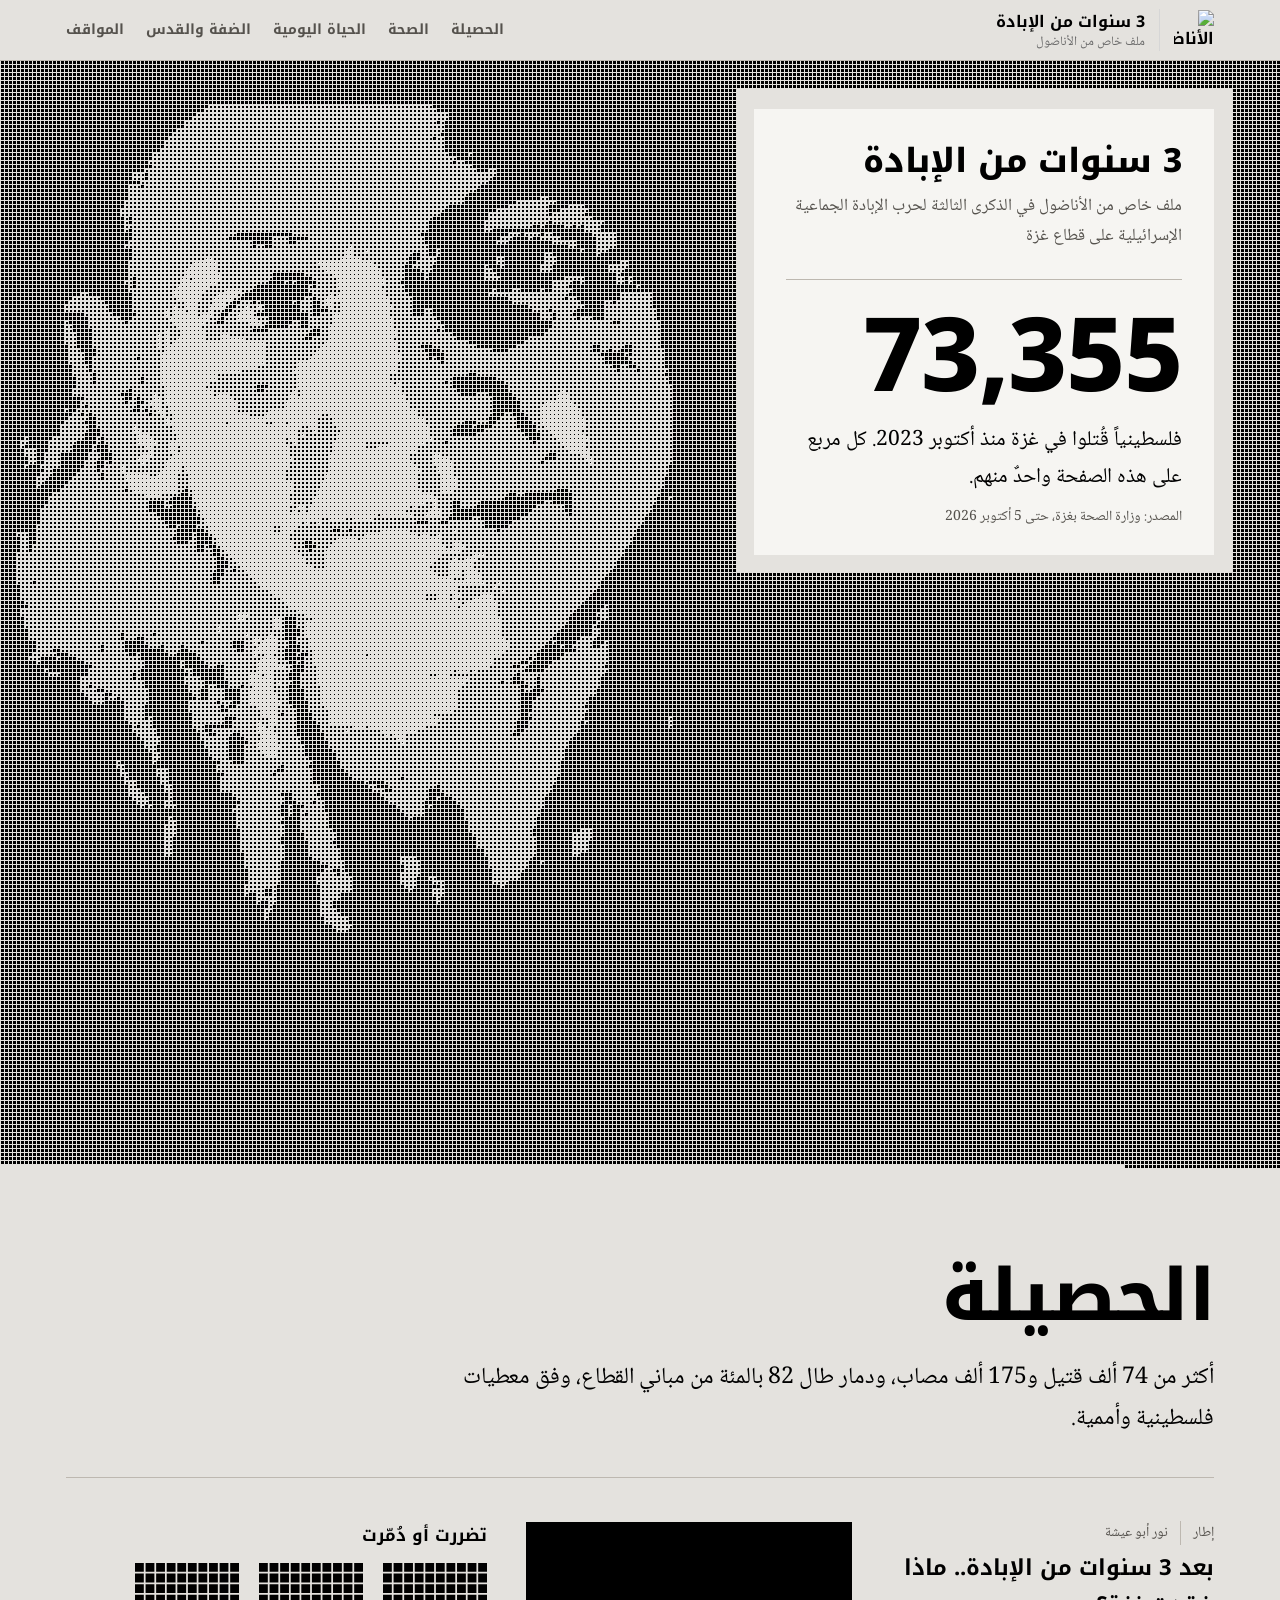
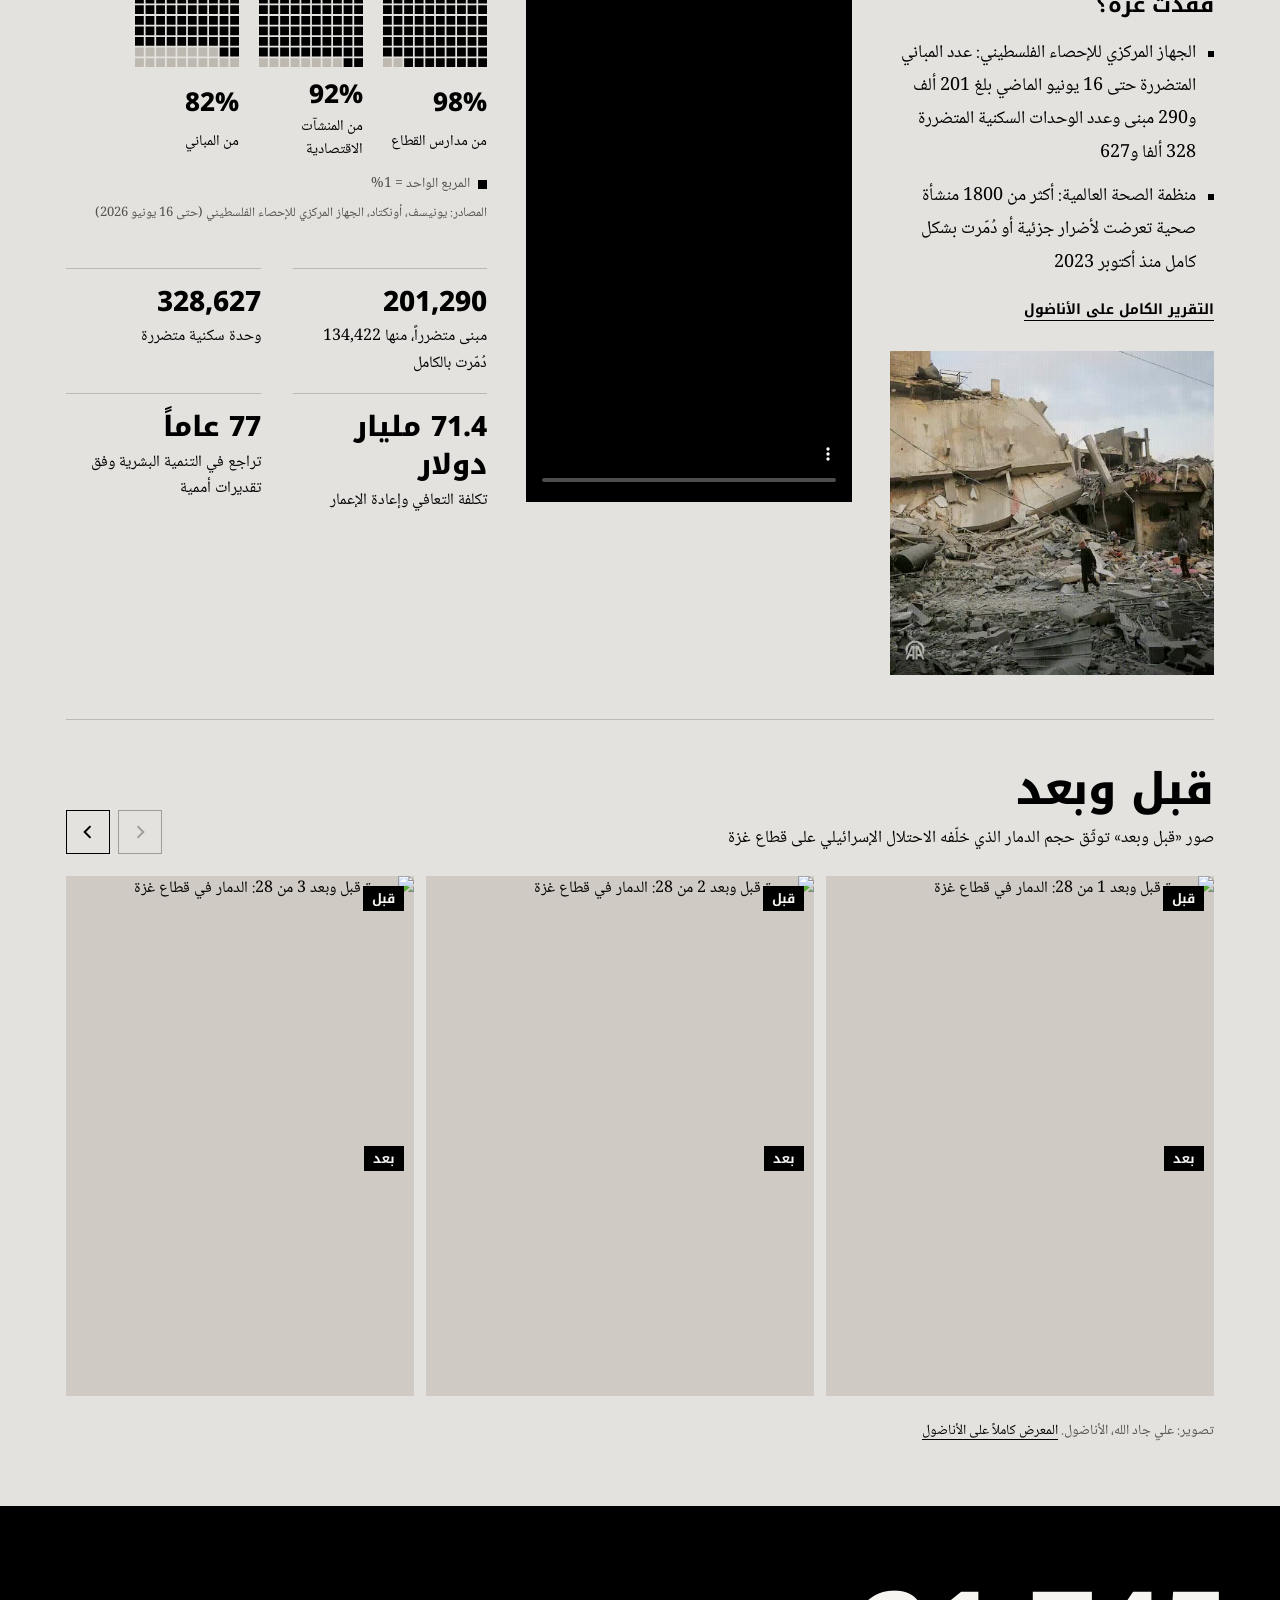
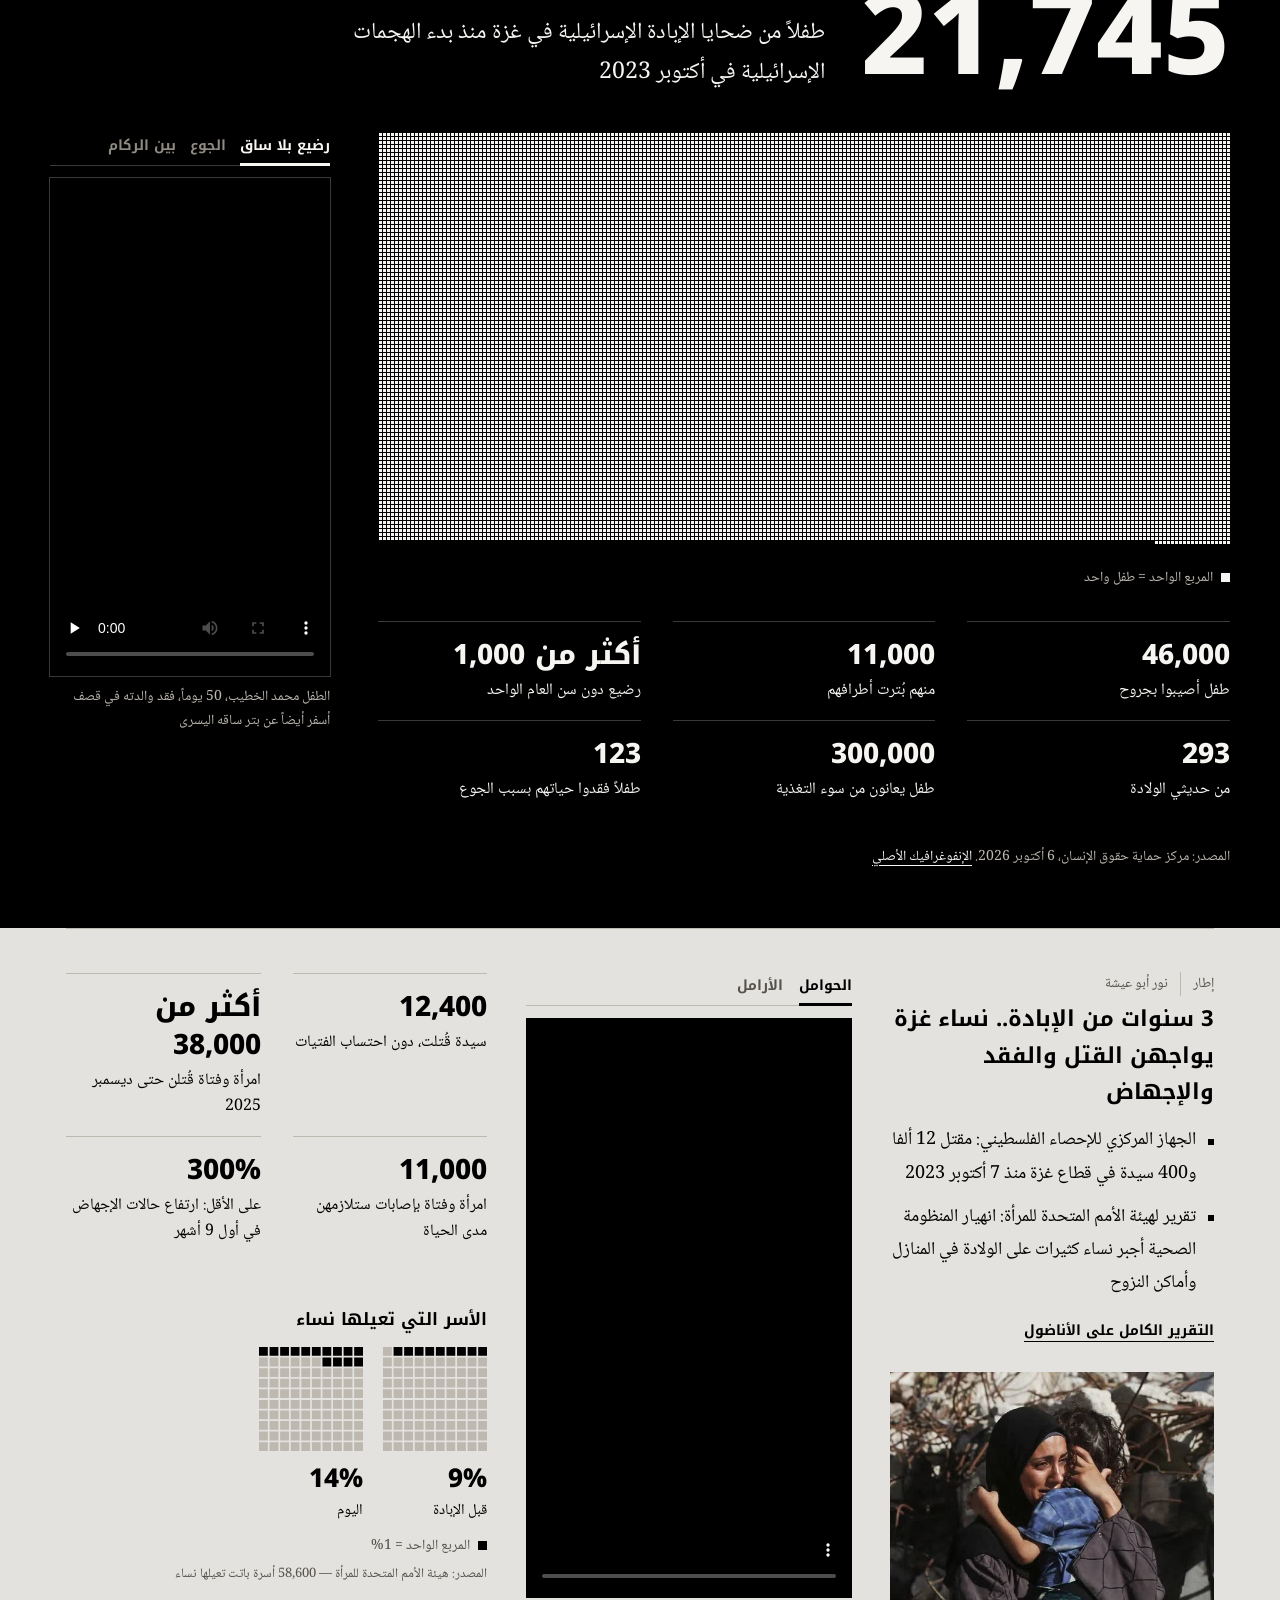
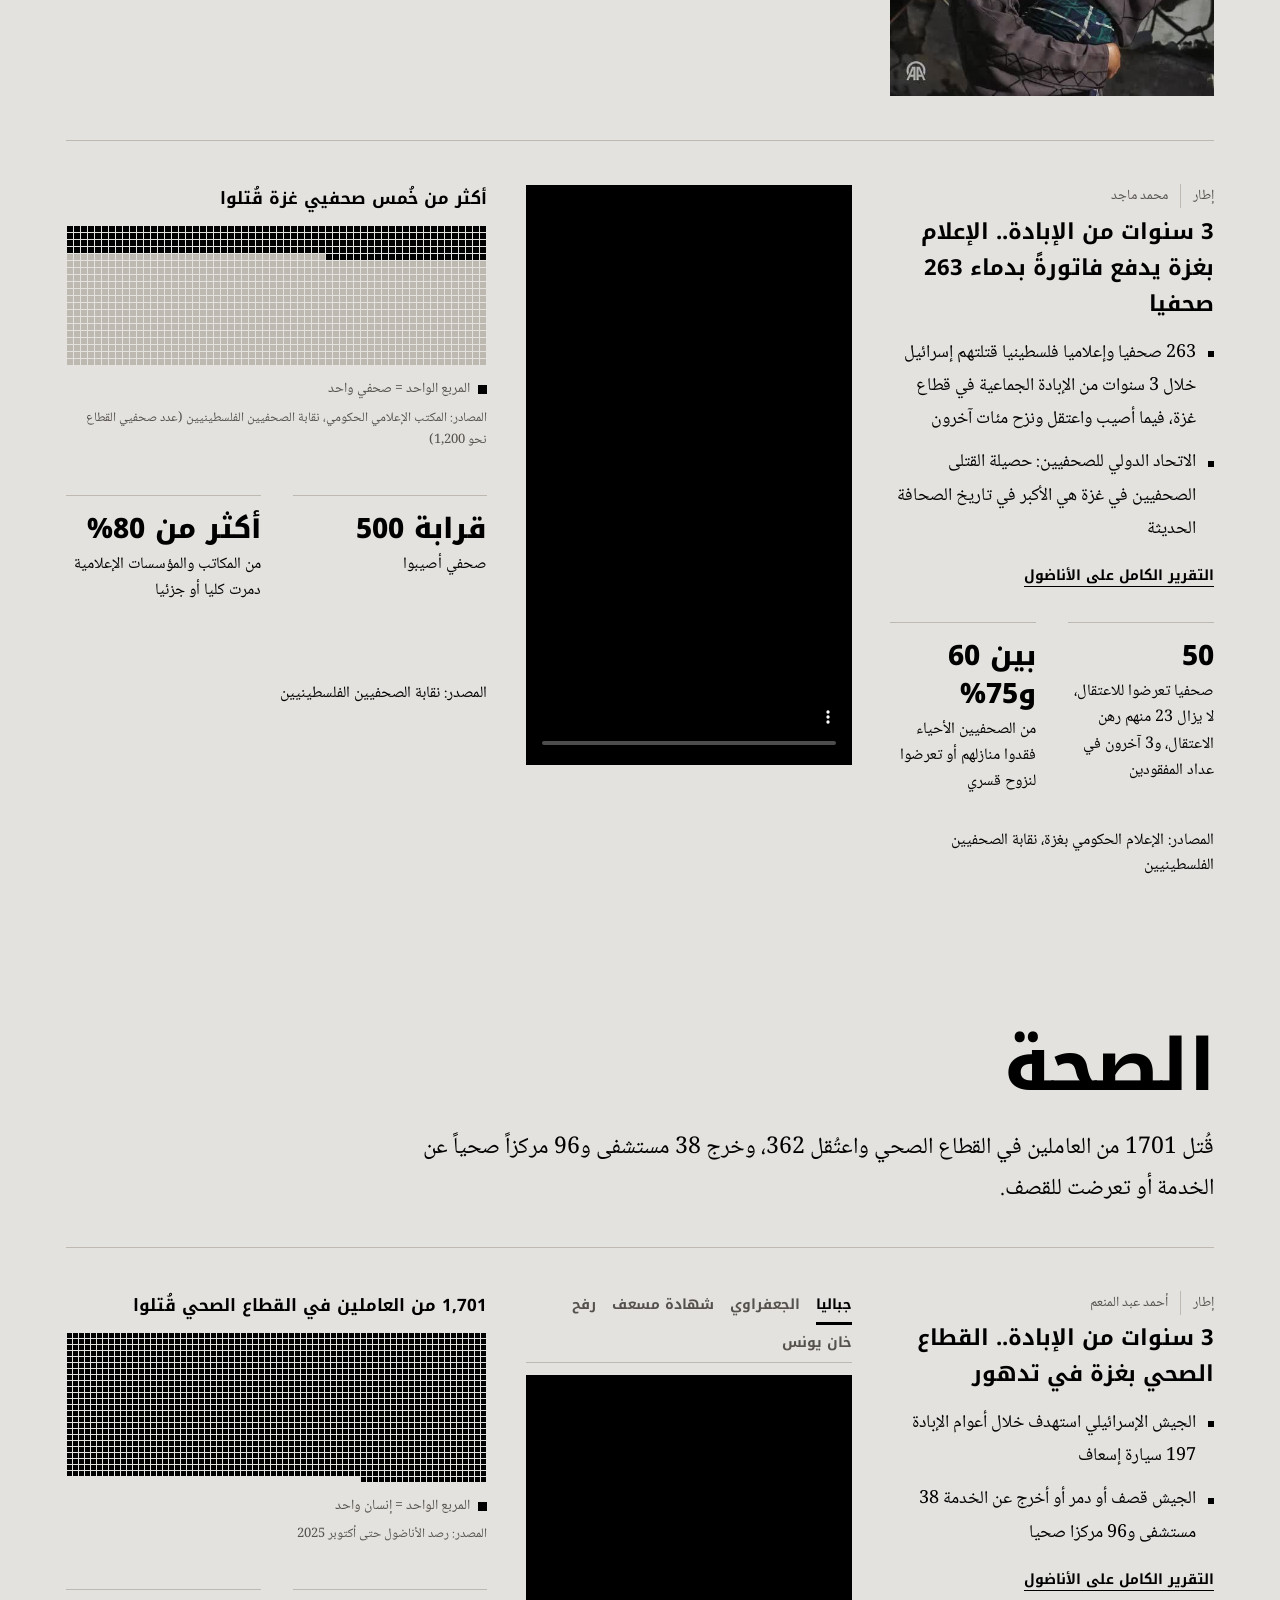
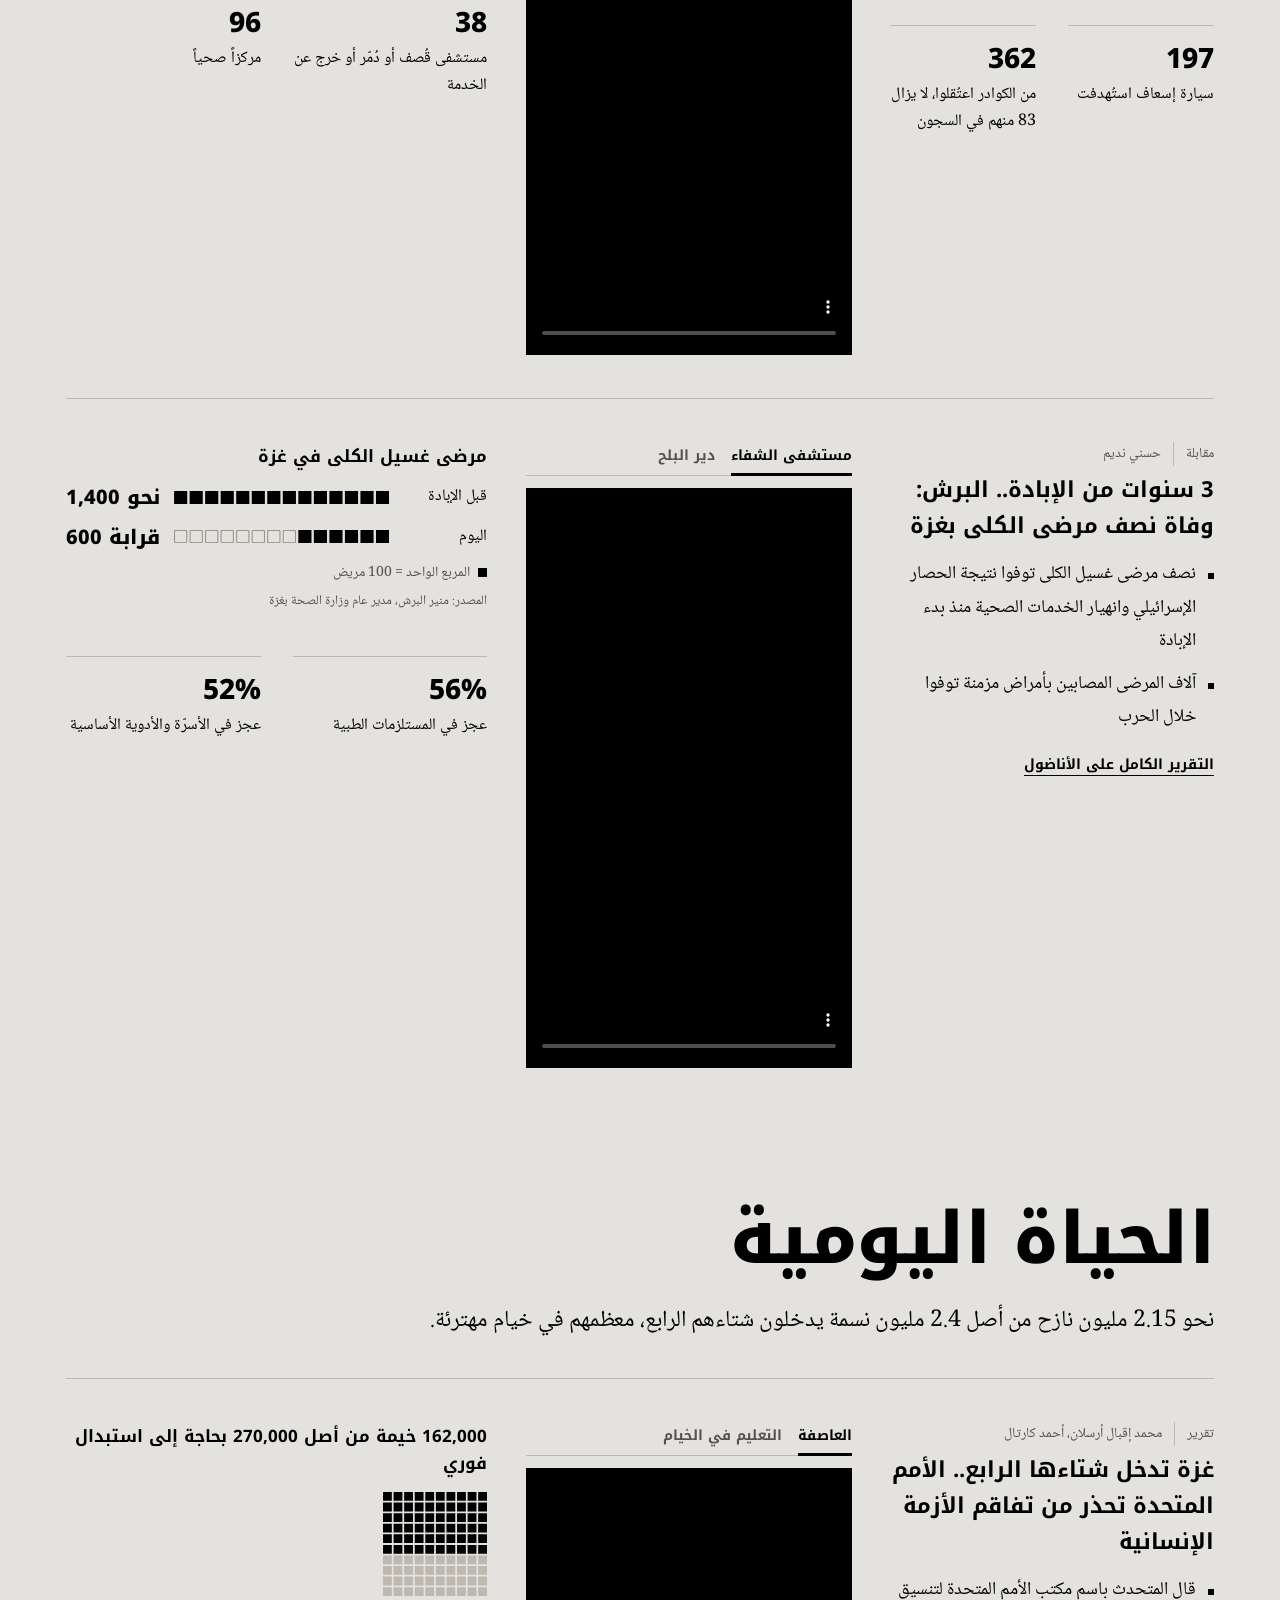
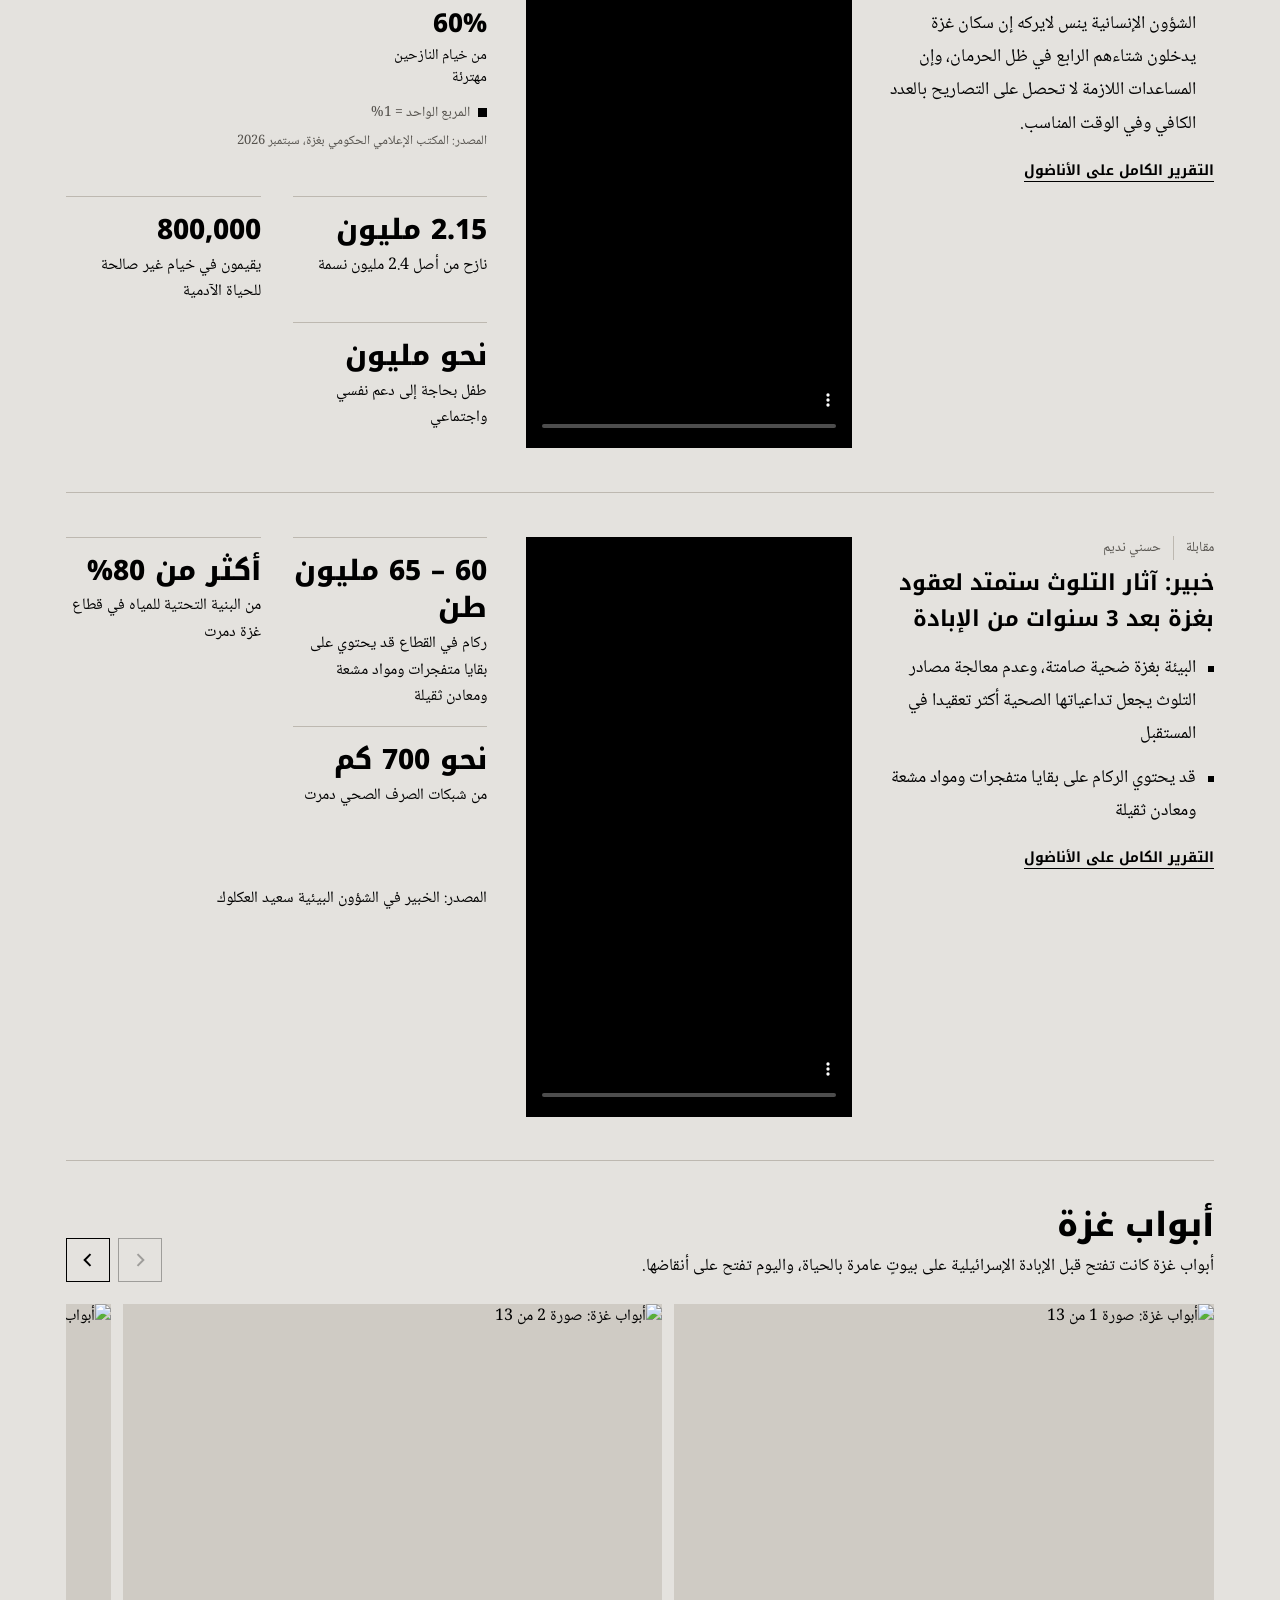
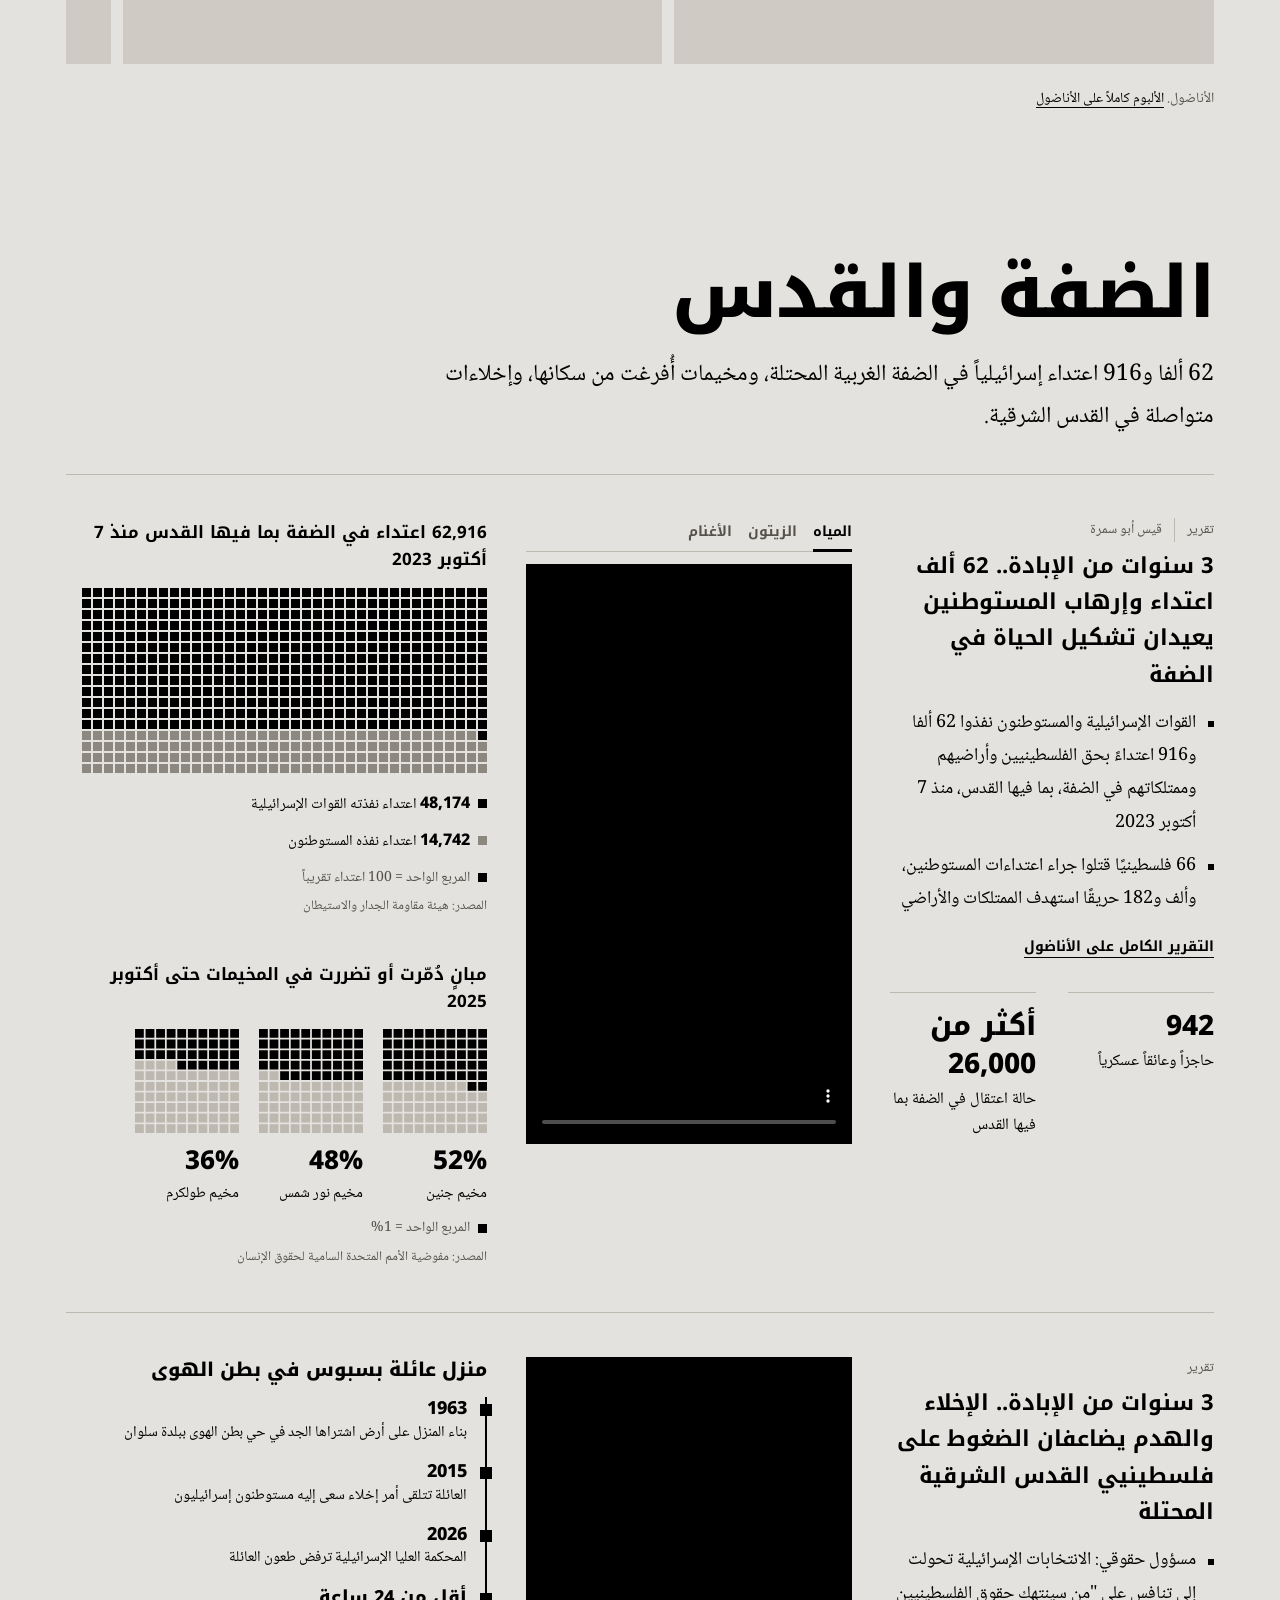
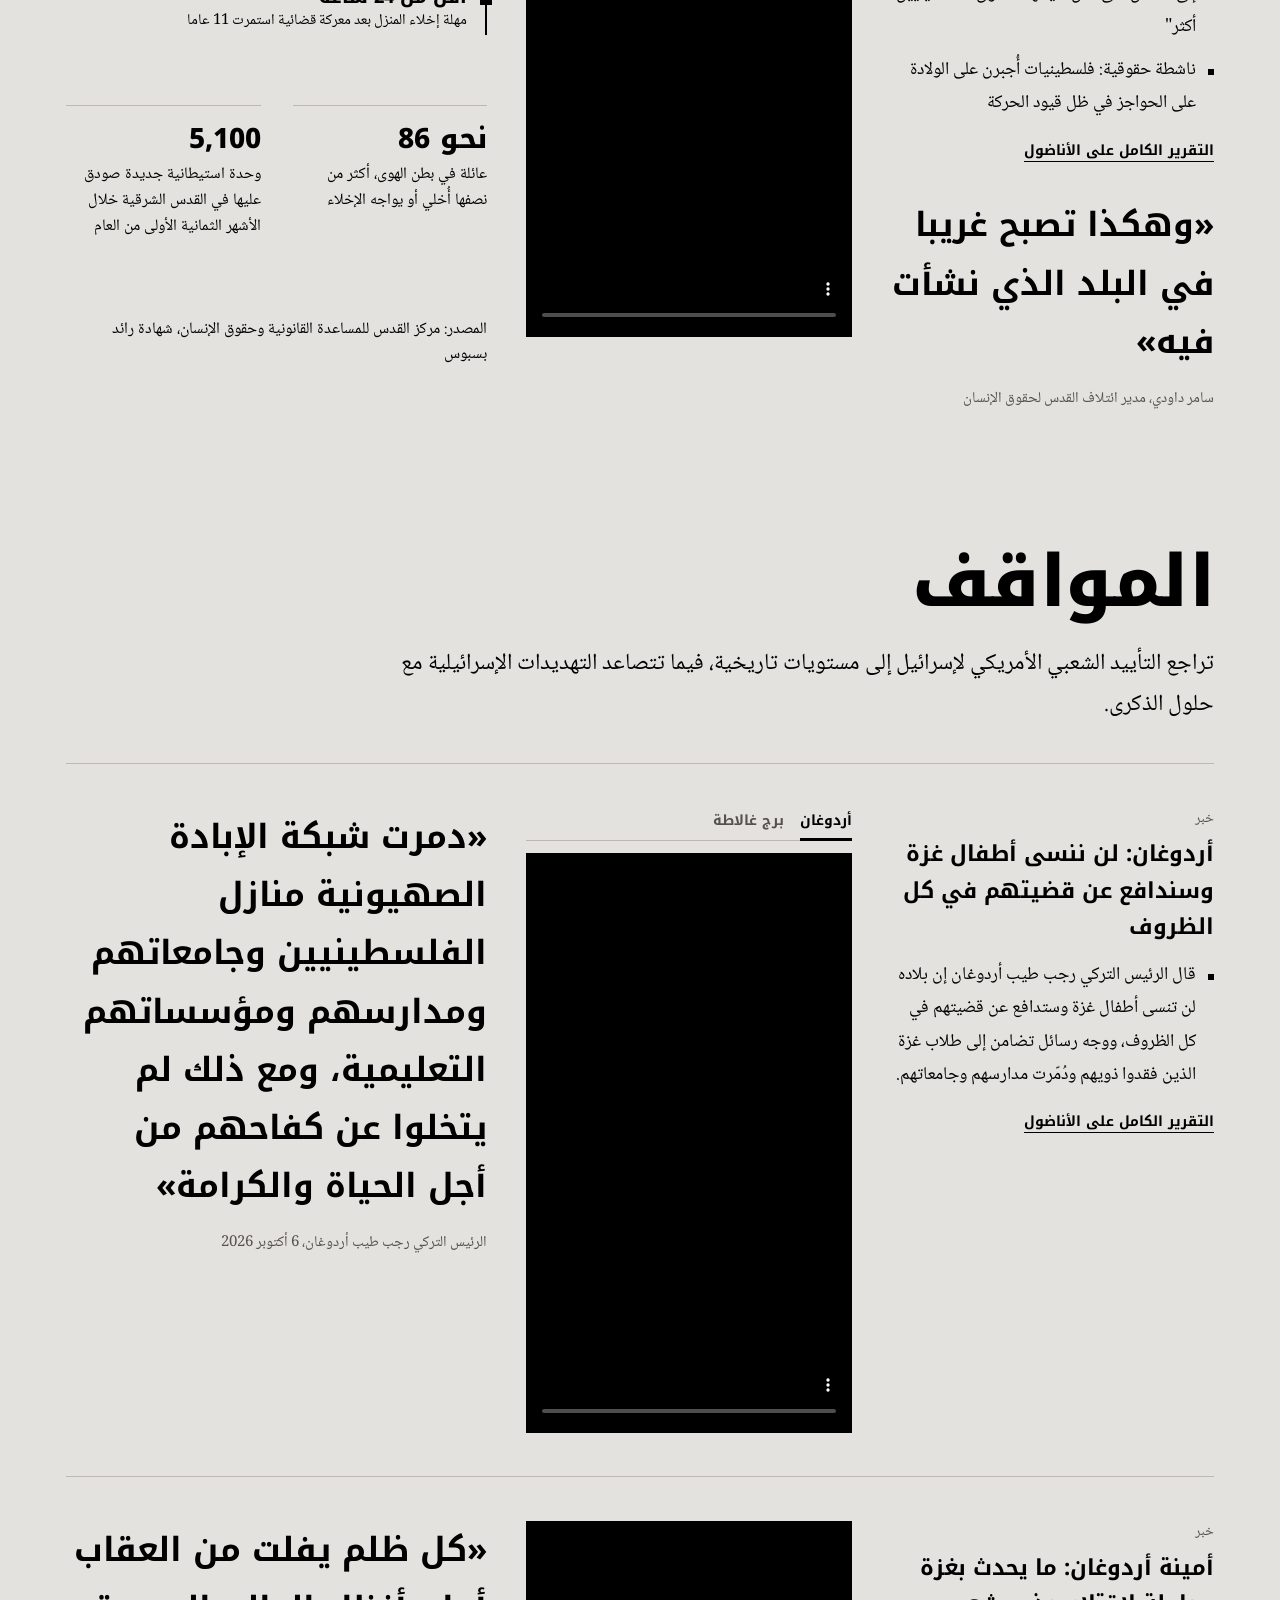
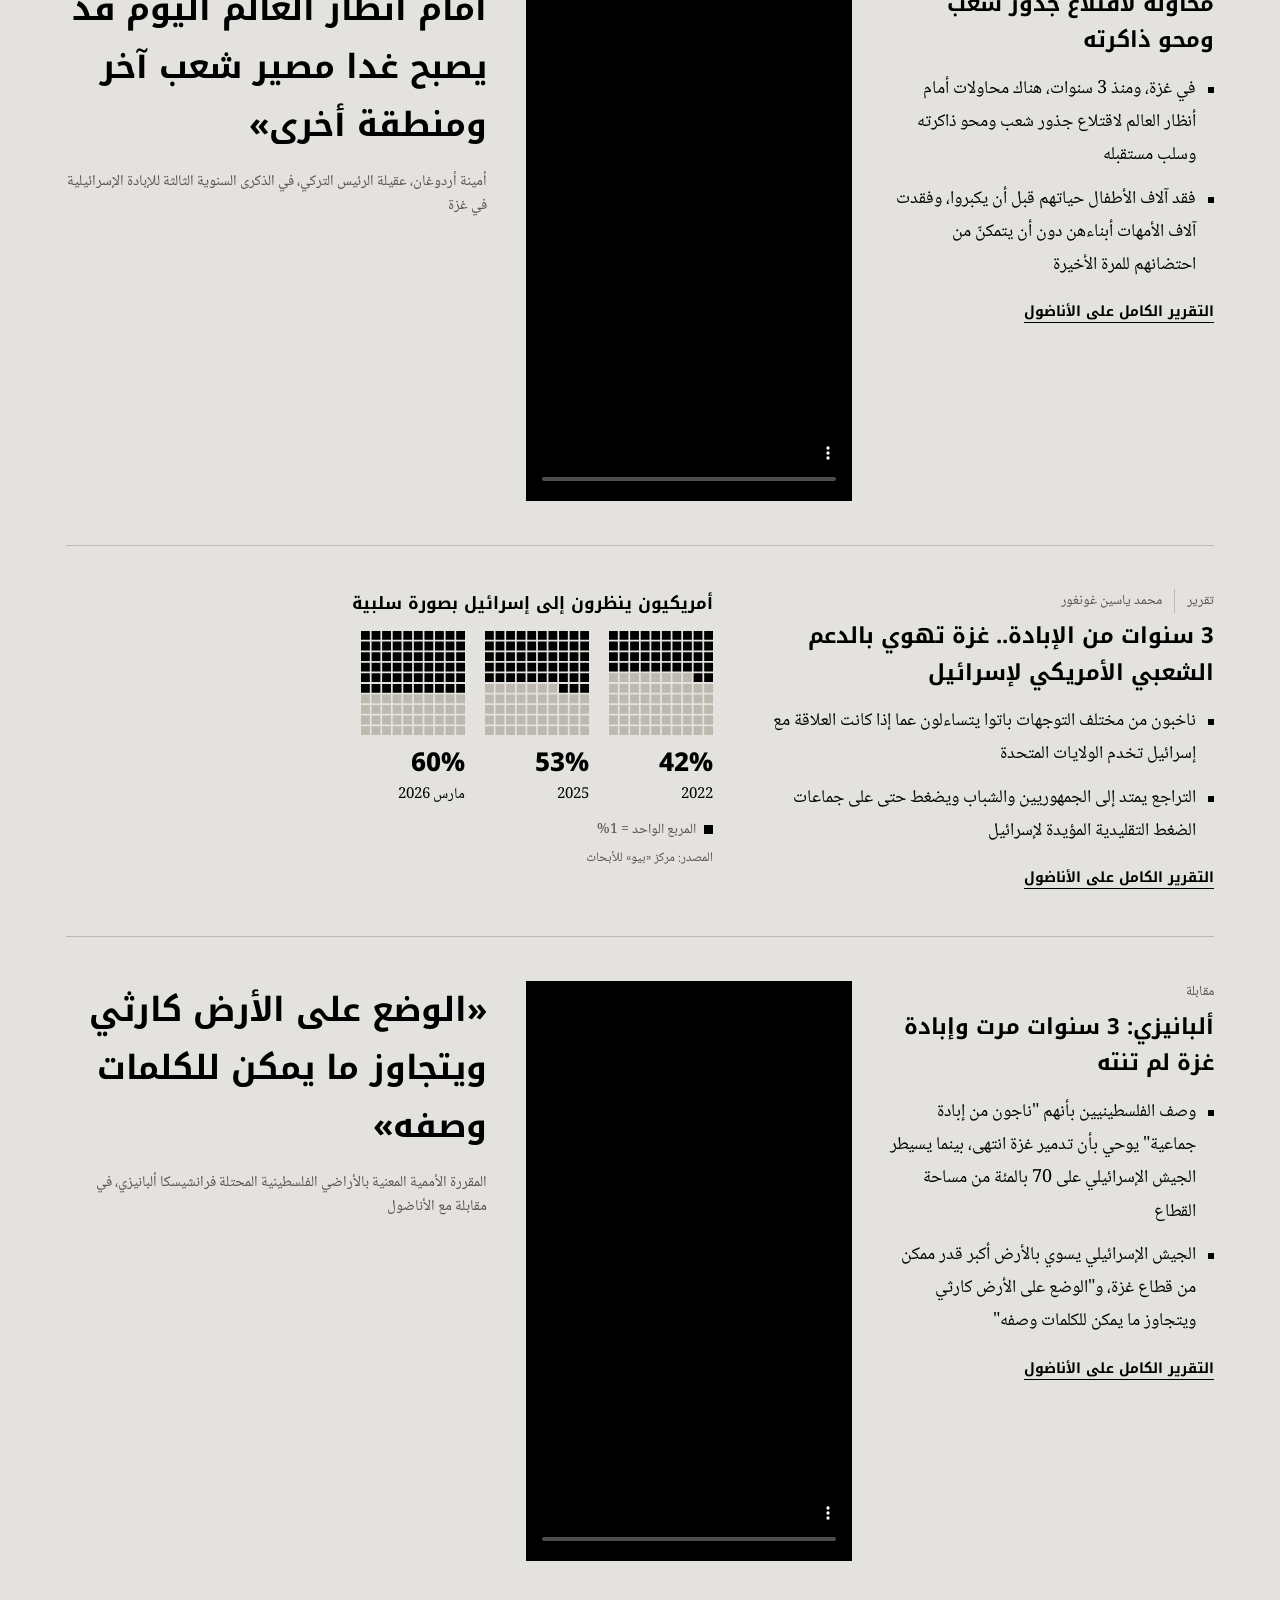
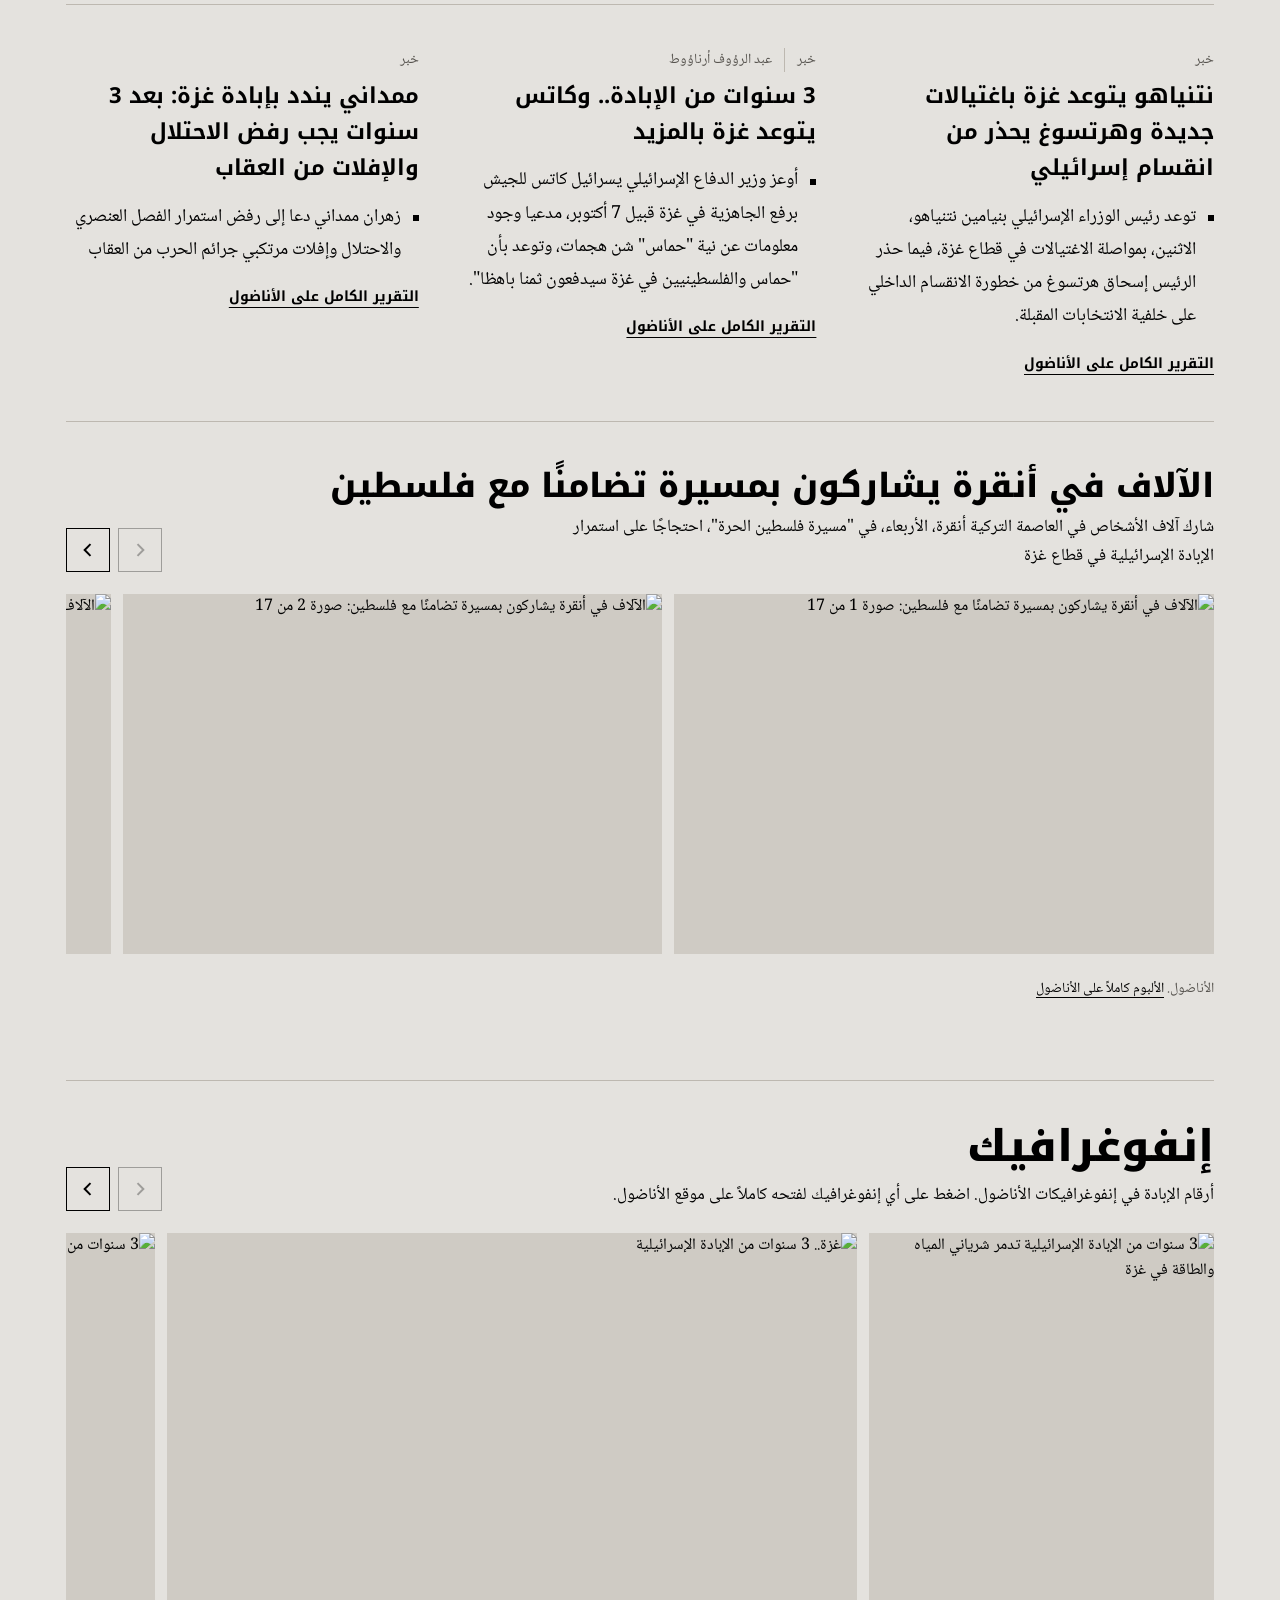
==== commit aa54a448: "Mamdani story in positions chapter; three text-only stories share one row; new height table Co-Autho" ====
--- a/index.html
+++ b/index.html
@@ -23,8 +23,8 @@
 <meta name="twitter:description" content="74,243 فلسطينياً قُتلوا في غزة منذ أكتوبر 2023. ملف خاص من الأناضول في الذكرى الثالثة لحرب الإبادة الإسرائيلية على قطاع غزة">
 <meta name="twitter:image" content="https://genogaza.pages.dev/assets/img/og.jpg">
 <link rel="stylesheet" href="assets/css/fonts.css">
-<link rel="stylesheet" href="assets/css/site.css?v=a2a8ff86">
-<link rel="stylesheet" href="assets/css/home.css?v=a2a8ff86">
+<link rel="stylesheet" href="assets/css/site.css?v=6cab480b">
+<link rel="stylesheet" href="assets/css/home.css?v=6cab480b">
 </head>
 <body class="home">
 <header class="bar"><div class="wrap">
@@ -64,7 +64,7 @@
  </div>
  <div class="gal-strip" tabindex="0" aria-label="13 صورة، اسحب للتنقل"><figure class="gal-i ph"><img src="g/pg_20261008_2add7e35bca246d236e1c8f592552f7d.jpg" loading="lazy" width="1024" height="683" alt="أبواب غزة: صورة 1 من 13"></figure><figure class="gal-i ph"><img src="g/pg_20261008_9edd34b43cd1a6221ca55bebc1215844.jpg" loading="lazy" width="1024" height="683" alt="أبواب غزة: صورة 2 من 13"></figure><figure class="gal-i ph"><img src="g/pg_20261008_905b0e70a5df288bccf9c4c4ffe7254c.jpg" loading="lazy" width="1024" height="683" alt="أبواب غزة: صورة 3 من 13"></figure><figure class="gal-i ph"><img src="g/pg_20261008_059fdf1384fa63995bf6934875573a71.jpg" loading="lazy" width="1024" height="683" alt="أبواب غزة: صورة 4 من 13"></figure><figure class="gal-i ph"><img src="g/pg_20261008_2ec8639f21a917df1daa6ee785925a40.jpg" loading="lazy" width="1024" height="683" alt="أبواب غزة: صورة 5 من 13"></figure><figure class="gal-i ph"><img src="g/pg_20261008_a2f2ebe3b74d3bc5b66b8bc7cfcbc0e7.jpg" loading="lazy" width="1024" height="683" alt="أبواب غزة: صورة 6 من 13"></figure><figure class="gal-i ph"><img src="g/pg_20261008_c92ea0b3f75c06757a88f00d49d92648.jpg" loading="lazy" width="1024" height="683" alt="أبواب غزة: صورة 7 من 13"></figure><figure class="gal-i ph"><img src="g/pg_20261008_4a18b3c2865bd3a506f744be027f206d.jpg" loading="lazy" width="1024" height="683" alt="أبواب غزة: صورة 8 من 13"></figure><figure class="gal-i ph"><img src="g/pg_20261008_3e6e9c63f674fa586b885d45c12d7f6c.jpg" loading="lazy" width="1024" height="683" alt="أبواب غزة: صورة 9 من 13"></figure><figure class="gal-i ph"><img src="g/pg_20261008_665e9eb2f9328752f575844e1b69b292.jpg" loading="lazy" width="1024" height="683" alt="أبواب غزة: صورة 10 من 13"></figure><figure class="gal-i ph"><img src="g/pg_20261008_828a4039ee6e418b9dea6b118b2eaf3a.jpg" loading="lazy" width="1024" height="683" alt="أبواب غزة: صورة 11 من 13"></figure><figure class="gal-i ph"><img src="g/pg_20261008_2c846f7e06a74f2089cb781ffc1f1fee.jpg" loading="lazy" width="1024" height="683" alt="أبواب غزة: صورة 12 من 13"></figure><figure class="gal-i ph"><img src="g/pg_20261008_60d5de85c72b1d9ef5c34ec478a632f5.jpg" loading="lazy" width="1024" height="683" alt="أبواب غزة: صورة 13 من 13"></figure></div>
  <p class="gal-foot">الأناضول. <a href="https://v.aa.com.tr/168305/pg" target="_blank" rel="noopener">الألبوم كاملاً على الأناضول</a></p>
-</section></div></section><section class="chapter" id="ch-4" aria-labelledby="ch-4-h"><div class="wrap"><header class="ch-head"><h2 id="ch-4-h">الضفة والقدس</h2><p>62 ألفا و916 اعتداء إسرائيلياً في الضفة الغربية المحتلة، ومخيمات أُفرغت من سكانها، وإخلاءات متواصلة في القدس الشرقية.</p></header><article class="story" id="daffa-62alf"><div class="st"><p class="kind">تقرير<span>قيس أبو سمرة</span></p><h3><a href="https://v.aa.com.tr/4077667" target="_blank" rel="noopener">3 سنوات من الإبادة.. 62 ألف اعتداء وإرهاب المستوطنين يعيدان تشكيل الحياة في الضفة</a></h3><ul class="pts"><li>القوات الإسرائيلية والمستوطنون نفذوا 62 ألفا و916 اعتداءً بحق الفلسطينيين وأراضيهم وممتلكاتهم في الضفة، بما فيها القدس، منذ 7 أكتوبر 2023</li><li>66 فلسطينيًا قتلوا جراء اعتداءات المستوطنين، وألف و182 حريقًا استهدف الممتلكات والأراضي</li></ul><a class="read" href="https://v.aa.com.tr/4077667" target="_blank" rel="noopener">التقرير الكامل على الأناضول</a><div class="st-viz"><dl class="facts"><div><dt>942</dt><dd>حاجزاً وعائقاً عسكرياً</dd></div><div><dt>أكثر من 26,000</dt><dd>حالة اعتقال في الضفة بما فيها القدس</dd></div></dl></div></div><figure class="vid multi"><button class="vid-open" type="button"><svg viewBox="0 0 24 24" aria-hidden="true"><path d="M8 5v14l11-7z" fill="currentColor"/></svg><span>شاهد الفيديوهات (3)</span></button><div class="vtabs" role="tablist" aria-label="فيديوهات التقرير"><button type="button" role="tab" aria-selected="true" data-i="0">المياه</button><button type="button" role="tab" aria-selected="false" data-i="1">الزيتون</button><button type="button" role="tab" aria-selected="false" data-i="2">الأغنام</button></div><div class="vitem" role="tabpanel"><video data-src="https://video.twimg.com/amplify_video/2044442397518524416/vid/avc1/720x1280/ks0_hq6EvlosV84y.mp4" poster="https://pbs.twimg.com/media/HF9RpjWWUAIoGOU.jpg" controls preload="none" playsinline aria-label="3 سنوات من الإبادة.. 62 ألف اعتداء وإرهاب المستوطنين يعيدان تشكيل الحياة في الضفة: المياه"></video></div><div class="vitem" role="tabpanel" hidden><video data-src="https://video.twimg.com/amplify_video/1981386583094820864/vid/avc1/720x1280/KSfGIGh_NyegOV_1.mp4" poster="https://pbs.twimg.com/media/G39M6wrWoAE3-gV.jpg" controls preload="none" playsinline aria-label="3 سنوات من الإبادة.. 62 ألف اعتداء وإرهاب المستوطنين يعيدان تشكيل الحياة في الضفة: الزيتون"></video></div><div class="vitem" role="tabpanel" hidden><video data-src="https://video.twimg.com/amplify_video/2046506479516037120/vid/avc1/720x1280/zLntIrwc-xVt9i-E.mp4" poster="https://pbs.twimg.com/media/HGanLTGX0AAS4MB.jpg" controls preload="none" playsinline aria-label="3 سنوات من الإبادة.. 62 ألف اعتداء وإرهاب المستوطنين يعيدان تشكيل الحياة في الضفة: الأغنام"></video></div></figure><div class="sv"><figure class="viz "><h4>62,916 اعتداء في الضفة بما فيها القدس منذ 7 أكتوبر 2023</h4><svg viewBox="0 0 405 185" width="405" height="185" role="img" aria-label="62,916 اعتداء: 48,174 للقوات الإسرائيلية و14,742 للمستوطنين" style="direction:ltr"><path d="M396 0h9v9h-9zM385 0h9v9h-9zM374 0h9v9h-9zM363 0h9v9h-9zM352 0h9v9h-9zM341 0h9v9h-9zM330 0h9v9h-9zM319 0h9v9h-9zM308 0h9v9h-9zM297 0h9v9h-9zM286 0h9v9h-9zM275 0h9v9h-9zM264 0h9v9h-9zM253 0h9v9h-9zM242 0h9v9h-9zM231 0h9v9h-9zM220 0h9v9h-9zM209 0h9v9h-9zM198 0h9v9h-9zM187 0h9v9h-9zM176 0h9v9h-9zM165 0h9v9h-9zM154 0h9v9h-9zM143 0h9v9h-9zM132 0h9v9h-9zM121 0h9v9h-9zM110 0h9v9h-9zM99 0h9v9h-9zM88 0h9v9h-9zM77 0h9v9h-9zM66 0h9v9h-9zM55 0h9v9h-9zM44 0h9v9h-9zM33 0h9v9h-9zM22 0h9v9h-9zM11 0h9v9h-9zM0 0h9v9h-9zM396 11h9v9h-9zM385 11h9v9h-9zM374 11h9v9h-9zM363 11h9v9h-9zM352 11h9v9h-9zM341 11h9v9h-9zM330 11h9v9h-9zM319 11h9v9h-9zM308 11h9v9h-9zM297 11h9v9h-9zM286 11h9v9h-9zM275 11h9v9h-9zM264 11h9v9h-9zM253 11h9v9h-9zM242 11h9v9h-9zM231 11h9v9h-9zM220 11h9v9h-9zM209 11h9v9h-9zM198 11h9v9h-9zM187 11h9v9h-9zM176 11h9v9h-9zM165 11h9v9h-9zM154 11h9v9h-9zM143 11h9v9h-9zM132 11h9v9h-9zM121 11h9v9h-9zM110 11h9v9h-9zM99 11h9v9h-9zM88 11h9v9h-9zM77 11h9v9h-9zM66 11h9v9h-9zM55 11h9v9h-9zM44 11h9v9h-9zM33 11h9v9h-9zM22 11h9v9h-9zM11 11h9v9h-9zM0 11h9v9h-9zM396 22h9v9h-9zM385 22h9v9h-9zM374 22h9v9h-9zM363 22h9v9h-9zM352 22h9v9h-9zM341 22h9v9h-9zM330 22h9v9h-9zM319 22h9v9h-9zM308 22h9v9h-9zM297 22h9v9h-9zM286 22h9v9h-9zM275 22h9v9h-9zM264 22h9v9h-9zM253 22h9v9h-9zM242 22h9v9h-9zM231 22h9v9h-9zM220 22h9v9h-9zM209 22h9v9h-9zM198 22h9v9h-9zM187 22h9v9h-9zM176 22h9v9h-9zM165 22h9v9h-9zM154 22h9v9h-9zM143 22h9v9h-9zM132 22h9v9h-9zM121 22h9v9h-9zM110 22h9v9h-9zM99 22h9v9h-9zM88 22h9v9h-9zM77 22h9v9h-9zM66 22h9v9h-9zM55 22h9v9h-9zM44 22h9v9h-9zM33 22h9v9h-9zM22 22h9v9h-9zM11 22h9v9h-9zM0 22h9v9h-9zM396 33h9v9h-9zM385 33h9v9h-9zM374 33h9v9h-9zM363 33h9v9h-9zM352 33h9v9h-9zM341 33h9v9h-9zM330 33h9v9h-9zM319 33h9v9h-9zM308 33h9v9h-9zM297 33h9v9h-9zM286 33h9v9h-9zM275 33h9v9h-9zM264 33h9v9h-9zM253 33h9v9h-9zM242 33h9v9h-9zM231 33h9v9h-9zM220 33h9v9h-9zM209 33h9v9h-9zM198 33h9v9h-9zM187 33h9v9h-9zM176 33h9v9h-9zM165 33h9v9h-9zM154 33h9v9h-9zM143 33h9v9h-9zM132 33h9v9h-9zM121 33h9v9h-9zM110 33h9v9h-9zM99 33h9v9h-9zM88 33h9v9h-9zM77 33h9v9h-9zM66 33h9v9h-9zM55 33h9v9h-9zM44 33h9v9h-9zM33 33h9v9h-9zM22 33h9v9h-9zM11 33h9v9h-9zM0 33h9v9h-9zM396 44h9v9h-9zM385 44h9v9h-9zM374 44h9v9h-9zM363 44h9v9h-9zM352 44h9v9h-9zM341 44h9v9h-9zM330 44h9v9h-9zM319 44h9v9h-9zM308 44h9v9h-9zM297 44h9v9h-9zM286 44h9v9h-9zM275 44h9v9h-9zM264 44h9v9h-9zM253 44h9v9h-9zM242 44h9v9h-9zM231 44h9v9h-9zM220 44h9v9h-9zM209 44h9v9h-9zM198 44h9v9h-9zM187 44h9v9h-9zM176 44h9v9h-9zM165 44h9v9h-9zM154 44h9v9h-9zM143 44h9v9h-9zM132 44h9v9h-9zM121 44h9v9h-9zM110 44h9v9h-9zM99 44h9v9h-9zM88 44h9v9h-9zM77 44h9v9h-9zM66 44h9v9h-9zM55 44h9v9h-9zM44 44h9v9h-9zM33 44h9v9h-9zM22 44h9v9h-9zM11 44h9v9h-9zM0 44h9v9h-9zM396 55h9v9h-9zM385 55h9v9h-9zM374 55h9v9h-9zM363 55h9v9h-9zM352 55h9v9h-9zM341 55h9v9h-9zM330 55h9v9h-9zM319 55h9v9h-9zM308 55h9v9h-9zM297 55h9v9h-9zM286 55h9v9h-9zM275 55h9v9h-9zM264 55h9v9h-9zM253 55h9v9h-9zM242 55h9v9h-9zM231 55h9v9h-9zM220 55h9v9h-9zM209 55h9v9h-9zM198 55h9v9h-9zM187 55h9v9h-9zM176 55h9v9h-9zM165 55h9v9h-9zM154 55h9v9h-9zM143 55h9v9h-9zM132 55h9v9h-9zM121 55h9v9h-9zM110 55h9v9h-9zM99 55h9v9h-9zM88 55h9v9h-9zM77 55h9v9h-9zM66 55h9v9h-9zM55 55h9v9h-9zM44 55h9v9h-9zM33 55h9v9h-9zM22 55h9v9h-9zM11 55h9v9h-9zM0 55h9v9h-9zM396 66h9v9h-9zM385 66h9v9h-9zM374 66h9v9h-9zM363 66h9v9h-9zM352 66h9v9h-9zM341 66h9v9h-9zM330 66h9v9h-9zM319 66h9v9h-9zM308 66h9v9h-9zM297 66h9v9h-9zM286 66h9v9h-9zM275 66h9v9h-9zM264 66h9v9h-9zM253 66h9v9h-9zM242 66h9v9h-9zM231 66h9v9h-9zM220 66h9v9h-9zM209 66h9v9h-9zM198 66h9v9h-9zM187 66h9v9h-9zM176 66h9v9h-9zM165 66h9v9h-9zM154 66h9v9h-9zM143 66h9v9h-9zM132 66h9v9h-9zM121 66h9v9h-9zM110 66h9v9h-9zM99 66h9v9h-9zM88 66h9v9h-9zM77 66h9v9h-9zM66 66h9v9h-9zM55 66h9v9h-9zM44 66h9v9h-9zM33 66h9v9h-9zM22 66h9v9h-9zM11 66h9v9h-9zM0 66h9v9h-9zM396 77h9v9h-9zM385 77h9v9h-9zM374 77h9v9h-9zM363 77h9v9h-9zM352 77h9v9h-9zM341 77h9v9h-9zM330 77h9v9h-9zM319 77h9v9h-9zM308 77h9v9h-9zM297 77h9v9h-9zM286 77h9v9h-9zM275 77h9v9h-9zM264 77h9v9h-9zM253 77h9v9h-9zM242 77h9v9h-9zM231 77h9v9h-9zM220 77h9v9h-9zM209 77h9v9h-9zM198 77h9v9h-9zM187 77h9v9h-9zM176 77h9v9h-9zM165 77h9v9h-9zM154 77h9v9h-9zM143 77h9v9h-9zM132 77h9v9h-9zM121 77h9v9h-9zM110 77h9v9h-9zM99 77h9v9h-9zM88 77h9v9h-9zM77 77h9v9h-9zM66 77h9v9h-9zM55 77h9v9h-9zM44 77h9v9h-9zM33 77h9v9h-9zM22 77h9v9h-9zM11 77h9v9h-9zM0 77h9v9h-9zM396 88h9v9h-9zM385 88h9v9h-9zM374 88h9v9h-9zM363 88h9v9h-9zM352 88h9v9h-9zM341 88h9v9h-9zM330 88h9v9h-9zM319 88h9v9h-9zM308 88h9v9h-9zM297 88h9v9h-9zM286 88h9v9h-9zM275 88h9v9h-9zM264 88h9v9h-9zM253 88h9v9h-9zM242 88h9v9h-9zM231 88h9v9h-9zM220 88h9v9h-9zM209 88h9v9h-9zM198 88h9v9h-9zM187 88h9v9h-9zM176 88h9v9h-9zM165 88h9v9h-9zM154 88h9v9h-9zM143 88h9v9h-9zM132 88h9v9h-9zM121 88h9v9h-9zM110 88h9v9h-9zM99 88h9v9h-9zM88 88h9v9h-9zM77 88h9v9h-9zM66 88h9v9h-9zM55 88h9v9h-9zM44 88h9v9h-9zM33 88h9v9h-9zM22 88h9v9h-9zM11 88h9v9h-9zM0 88h9v9h-9zM396 99h9v9h-9zM385 99h9v9h-9zM374 99h9v9h-9zM363 99h9v9h-9zM352 99h9v9h-9zM341 99h9v9h-9zM330 99h9v9h-9zM319 99h9v9h-9zM308 99h9v9h-9zM297 99h9v9h-9zM286 99h9v9h-9zM275 99h9v9h-9zM264 99h9v9h-9zM253 99h9v9h-9zM242 99h9v9h-9zM231 99h9v9h-9zM220 99h9v9h-9zM209 99h9v9h-9zM198 99h9v9h-9zM187 99h9v9h-9zM176 99h9v9h-9zM165 99h9v9h-9zM154 99h9v9h-9zM143 99h9v9h-9zM132 99h9v9h-9zM121 99h9v9h-9zM110 99h9v9h-9zM99 99h9v9h-9zM88 99h9v9h-9zM77 99h9v9h-9zM66 99h9v9h-9zM55 99h9v9h-9zM44 99h9v9h-9zM33 99h9v9h-9zM22 99h9v9h-9zM11 99h9v9h-9zM0 99h9v9h-9zM396 110h9v9h-9zM385 110h9v9h-9zM374 110h9v9h-9zM363 110h9v9h-9zM352 110h9v9h-9zM341 110h9v9h-9zM330 110h9v9h-9zM319 110h9v9h-9zM308 110h9v9h-9zM297 110h9v9h-9zM286 110h9v9h-9zM275 110h9v9h-9zM264 110h9v9h-9zM253 110h9v9h-9zM242 110h9v9h-9zM231 110h9v9h-9zM220 110h9v9h-9zM209 110h9v9h-9zM198 110h9v9h-9zM187 110h9v9h-9zM176 110h9v9h-9zM165 110h9v9h-9zM154 110h9v9h-9zM143 110h9v9h-9zM132 110h9v9h-9zM121 110h9v9h-9zM110 110h9v9h-9zM99 110h9v9h-9zM88 110h9v9h-9zM77 110h9v9h-9zM66 110h9v9h-9zM55 110h9v9h-9zM44 110h9v9h-9zM33 110h9v9h-9zM22 110h9v9h-9zM11 110h9v9h-9zM0 110h9v9h-9zM396 121h9v9h-9zM385 121h9v9h-9zM374 121h9v9h-9zM363 121h9v9h-9zM352 121h9v9h-9zM341 121h9v9h-9zM330 121h9v9h-9zM319 121h9v9h-9zM308 121h9v9h-9zM297 121h9v9h-9zM286 121h9v9h-9zM275 121h9v9h-9zM264 121h9v9h-9zM253 121h9v9h-9zM242 121h9v9h-9zM231 121h9v9h-9zM220 121h9v9h-9zM209 121h9v9h-9zM198 121h9v9h-9zM187 121h9v9h-9zM176 121h9v9h-9zM165 121h9v9h-9zM154 121h9v9h-9zM143 121h9v9h-9zM132 121h9v9h-9zM121 121h9v9h-9zM110 121h9v9h-9zM99 121h9v9h-9zM88 121h9v9h-9zM77 121h9v9h-9zM66 121h9v9h-9zM55 121h9v9h-9zM44 121h9v9h-9zM33 121h9v9h-9zM22 121h9v9h-9zM11 121h9v9h-9zM0 121h9v9h-9zM396 132h9v9h-9zM385 132h9v9h-9zM374 132h9v9h-9zM363 132h9v9h-9zM352 132h9v9h-9zM341 132h9v9h-9zM330 132h9v9h-9zM319 132h9v9h-9zM308 132h9v9h-9zM297 132h9v9h-9zM286 132h9v9h-9zM275 132h9v9h-9zM264 132h9v9h-9zM253 132h9v9h-9zM242 132h9v9h-9zM231 132h9v9h-9zM220 132h9v9h-9zM209 132h9v9h-9zM198 132h9v9h-9zM187 132h9v9h-9zM176 132h9v9h-9zM165 132h9v9h-9zM154 132h9v9h-9zM143 132h9v9h-9zM132 132h9v9h-9zM121 132h9v9h-9zM110 132h9v9h-9zM99 132h9v9h-9zM88 132h9v9h-9zM77 132h9v9h-9zM66 132h9v9h-9zM55 132h9v9h-9zM44 132h9v9h-9zM33 132h9v9h-9zM22 132h9v9h-9zM11 132h9v9h-9zM0 132h9v9h-9zM396 143h9v9h-9z" fill="#000000"/><path d="M385 143h9v9h-9zM374 143h9v9h-9zM363 143h9v9h-9zM352 143h9v9h-9zM341 143h9v9h-9zM330 143h9v9h-9zM319 143h9v9h-9zM308 143h9v9h-9zM297 143h9v9h-9zM286 143h9v9h-9zM275 143h9v9h-9zM264 143h9v9h-9zM253 143h9v9h-9zM242 143h9v9h-9zM231 143h9v9h-9zM220 143h9v9h-9zM209 143h9v9h-9zM198 143h9v9h-9zM187 143h9v9h-9zM176 143h9v9h-9zM165 143h9v9h-9zM154 143h9v9h-9zM143 143h9v9h-9zM132 143h9v9h-9zM121 143h9v9h-9zM110 143h9v9h-9zM99 143h9v9h-9zM88 143h9v9h-9zM77 143h9v9h-9zM66 143h9v9h-9zM55 143h9v9h-9zM44 143h9v9h-9zM33 143h9v9h-9zM22 143h9v9h-9zM11 143h9v9h-9zM0 143h9v9h-9zM396 154h9v9h-9zM385 154h9v9h-9zM374 154h9v9h-9zM363 154h9v9h-9zM352 154h9v9h-9zM341 154h9v9h-9zM330 154h9v9h-9zM319 154h9v9h-9zM308 154h9v9h-9zM297 154h9v9h-9zM286 154h9v9h-9zM275 154h9v9h-9zM264 154h9v9h-9zM253 154h9v9h-9zM242 154h9v9h-9zM231 154h9v9h-9zM220 154h9v9h-9zM209 154h9v9h-9zM198 154h9v9h-9zM187 154h9v9h-9zM176 154h9v9h-9zM165 154h9v9h-9zM154 154h9v9h-9zM143 154h9v9h-9zM132 154h9v9h-9zM121 154h9v9h-9zM110 154h9v9h-9zM99 154h9v9h-9zM88 154h9v9h-9zM77 154h9v9h-9zM66 154h9v9h-9zM55 154h9v9h-9zM44 154h9v9h-9zM33 154h9v9h-9zM22 154h9v9h-9zM11 154h9v9h-9zM0 154h9v9h-9zM396 165h9v9h-9zM385 165h9v9h-9zM374 165h9v9h-9zM363 165h9v9h-9zM352 165h9v9h-9zM341 165h9v9h-9zM330 165h9v9h-9zM319 165h9v9h-9zM308 165h9v9h-9zM297 165h9v9h-9zM286 165h9v9h-9zM275 165h9v9h-9zM264 165h9v9h-9zM253 165h9v9h-9zM242 165h9v9h-9zM231 165h9v9h-9zM220 165h9v9h-9zM209 165h9v9h-9zM198 165h9v9h-9zM187 165h9v9h-9zM176 165h9v9h-9zM165 165h9v9h-9zM154 165h9v9h-9zM143 165h9v9h-9zM132 165h9v9h-9zM121 165h9v9h-9zM110 165h9v9h-9zM99 165h9v9h-9zM88 165h9v9h-9zM77 165h9v9h-9zM66 165h9v9h-9zM55 165h9v9h-9zM44 165h9v9h-9zM33 165h9v9h-9zM22 165h9v9h-9zM11 165h9v9h-9zM0 165h9v9h-9zM396 176h9v9h-9zM385 176h9v9h-9zM374 176h9v9h-9zM363 176h9v9h-9zM352 176h9v9h-9zM341 176h9v9h-9zM330 176h9v9h-9zM319 176h9v9h-9zM308 176h9v9h-9zM297 176h9v9h-9zM286 176h9v9h-9zM275 176h9v9h-9zM264 176h9v9h-9zM253 176h9v9h-9zM242 176h9v9h-9zM231 176h9v9h-9zM220 176h9v9h-9zM209 176h9v9h-9zM198 176h9v9h-9zM187 176h9v9h-9zM176 176h9v9h-9zM165 176h9v9h-9zM154 176h9v9h-9zM143 176h9v9h-9zM132 176h9v9h-9zM121 176h9v9h-9zM110 176h9v9h-9zM99 176h9v9h-9zM88 176h9v9h-9zM77 176h9v9h-9zM66 176h9v9h-9zM55 176h9v9h-9zM44 176h9v9h-9zM33 176h9v9h-9zM22 176h9v9h-9zM11 176h9v9h-9zM0 176h9v9h-9z" fill="#8C877F"/></svg><ul class="lg"><li><i style="background:#000000"></i><b>48,174</b> اعتداء نفذته القوات الإسرائيلية</li><li><i style="background:#8C877F"></i><b>14,742</b> اعتداء نفذه المستوطنون</li></ul><p class="key"><i></i>المربع الواحد = 100 اعتداء تقريباً</p><figcaption>المصدر: هيئة مقاومة الجدار والاستيطان</figcaption></figure><figure class="viz "><h4>مبانٍ دُمّرت أو تضررت في المخيمات حتى أكتوبر 2025</h4><div class="grids"><div class="g"><svg viewBox="0 0 118 118" width="118" height="118" role="img" aria-label="مخيم جنين: 52%" style="direction:ltr"><path d="M108 0h10v10h-10zM96 0h10v10h-10zM84 0h10v10h-10zM72 0h10v10h-10zM60 0h10v10h-10zM48 0h10v10h-10zM36 0h10v10h-10zM24 0h10v10h-10zM12 0h10v10h-10zM0 0h10v10h-10zM108 12h10v10h-10zM96 12h10v10h-10zM84 12h10v10h-10zM72 12h10v10h-10zM60 12h10v10h-10zM48 12h10v10h-10zM36 12h10v10h-10zM24 12h10v10h-10zM12 12h10v10h-10zM0 12h10v10h-10zM108 24h10v10h-10zM96 24h10v10h-10zM84 24h10v10h-10zM72 24h10v10h-10zM60 24h10v10h-10zM48 24h10v10h-10zM36 24h10v10h-10zM24 24h10v10h-10zM12 24h10v10h-10zM0 24h10v10h-10zM108 36h10v10h-10zM96 36h10v10h-10zM84 36h10v10h-10zM72 36h10v10h-10zM60 36h10v10h-10zM48 36h10v10h-10zM36 36h10v10h-10zM24 36h10v10h-10zM12 36h10v10h-10zM0 36h10v10h-10zM108 48h10v10h-10zM96 48h10v10h-10zM84 48h10v10h-10zM72 48h10v10h-10zM60 48h10v10h-10zM48 48h10v10h-10zM36 48h10v10h-10zM24 48h10v10h-10zM12 48h10v10h-10zM0 48h10v10h-10zM108 60h10v10h-10zM96 60h10v10h-10z" fill="#000000"/><path d="M84 60h10v10h-10zM72 60h10v10h-10zM60 60h10v10h-10zM48 60h10v10h-10zM36 60h10v10h-10zM24 60h10v10h-10zM12 60h10v10h-10zM0 60h10v10h-10zM108 72h10v10h-10zM96 72h10v10h-10zM84 72h10v10h-10zM72 72h10v10h-10zM60 72h10v10h-10zM48 72h10v10h-10zM36 72h10v10h-10zM24 72h10v10h-10zM12 72h10v10h-10zM0 72h10v10h-10zM108 84h10v10h-10zM96 84h10v10h-10zM84 84h10v10h-10zM72 84h10v10h-10zM60 84h10v10h-10zM48 84h10v10h-10zM36 84h10v10h-10zM24 84h10v10h-10zM12 84h10v10h-10zM0 84h10v10h-10zM108 96h10v10h-10zM96 96h10v10h-10zM84 96h10v10h-10zM72 96h10v10h-10zM60 96h10v10h-10zM48 96h10v10h-10zM36 96h10v10h-10zM24 96h10v10h-10zM12 96h10v10h-10zM0 96h10v10h-10zM108 108h10v10h-10zM96 108h10v10h-10zM84 108h10v10h-10zM72 108h10v10h-10zM60 108h10v10h-10zM48 108h10v10h-10zM36 108h10v10h-10zM24 108h10v10h-10zM12 108h10v10h-10zM0 108h10v10h-10z" fill="#BDB8B0"/></svg><b>52%</b><span>مخيم جنين</span></div><div class="g"><svg viewBox="0 0 118 118" width="118" height="118" role="img" aria-label="مخيم نور شمس: 48%" style="direction:ltr"><path d="M108 0h10v10h-10zM96 0h10v10h-10zM84 0h10v10h-10zM72 0h10v10h-10zM60 0h10v10h-10zM48 0h10v10h-10zM36 0h10v10h-10zM24 0h10v10h-10zM12 0h10v10h-10zM0 0h10v10h-10zM108 12h10v10h-10zM96 12h10v10h-10zM84 12h10v10h-10zM72 12h10v10h-10zM60 12h10v10h-10zM48 12h10v10h-10zM36 12h10v10h-10zM24 12h10v10h-10zM12 12h10v10h-10zM0 12h10v10h-10zM108 24h10v10h-10zM96 24h10v10h-10zM84 24h10v10h-10zM72 24h10v10h-10zM60 24h10v10h-10zM48 24h10v10h-10zM36 24h10v10h-10zM24 24h10v10h-10zM12 24h10v10h-10zM0 24h10v10h-10zM108 36h10v10h-10zM96 36h10v10h-10zM84 36h10v10h-10zM72 36h10v10h-10zM60 36h10v10h-10zM48 36h10v10h-10zM36 36h10v10h-10zM24 36h10v10h-10zM12 36h10v10h-10zM0 36h10v10h-10zM108 48h10v10h-10zM96 48h10v10h-10zM84 48h10v10h-10zM72 48h10v10h-10zM60 48h10v10h-10zM48 48h10v10h-10zM36 48h10v10h-10zM24 48h10v10h-10z" fill="#000000"/><path d="M12 48h10v10h-10zM0 48h10v10h-10zM108 60h10v10h-10zM96 60h10v10h-10zM84 60h10v10h-10zM72 60h10v10h-10zM60 60h10v10h-10zM48 60h10v10h-10zM36 60h10v10h-10zM24 60h10v10h-10zM12 60h10v10h-10zM0 60h10v10h-10zM108 72h10v10h-10zM96 72h10v10h-10zM84 72h10v10h-10zM72 72h10v10h-10zM60 72h10v10h-10zM48 72h10v10h-10zM36 72h10v10h-10zM24 72h10v10h-10zM12 72h10v10h-10zM0 72h10v10h-10zM108 84h10v10h-10zM96 84h10v10h-10zM84 84h10v10h-10zM72 84h10v10h-10zM60 84h10v10h-10zM48 84h10v10h-10zM36 84h10v10h-10zM24 84h10v10h-10zM12 84h10v10h-10zM0 84h10v10h-10zM108 96h10v10h-10zM96 96h10v10h-10zM84 96h10v10h-10zM72 96h10v10h-10zM60 96h10v10h-10zM48 96h10v10h-10zM36 96h10v10h-10zM24 96h10v10h-10zM12 96h10v10h-10zM0 96h10v10h-10zM108 108h10v10h-10zM96 108h10v10h-10zM84 108h10v10h-10zM72 108h10v10h-10zM60 108h10v10h-10zM48 108h10v10h-10zM36 108h10v10h-10zM24 108h10v10h-10zM12 108h10v10h-10zM0 108h10v10h-10z" fill="#BDB8B0"/></svg><b>48%</b><span>مخيم نور شمس</span></div><div class="g"><svg viewBox="0 0 118 118" width="118" height="118" role="img" aria-label="مخيم طولكرم: 36%" style="direction:ltr"><path d="M108 0h10v10h-10zM96 0h10v10h-10zM84 0h10v10h-10zM72 0h10v10h-10zM60 0h10v10h-10zM48 0h10v10h-10zM36 0h10v10h-10zM24 0h10v10h-10zM12 0h10v10h-10zM0 0h10v10h-10zM108 12h10v10h-10zM96 12h10v10h-10zM84 12h10v10h-10zM72 12h10v10h-10zM60 12h10v10h-10zM48 12h10v10h-10zM36 12h10v10h-10zM24 12h10v10h-10zM12 12h10v10h-10zM0 12h10v10h-10zM108 24h10v10h-10zM96 24h10v10h-10zM84 24h10v10h-10zM72 24h10v10h-10zM60 24h10v10h-10zM48 24h10v10h-10zM36 24h10v10h-10zM24 24h10v10h-10zM12 24h10v10h-10zM0 24h10v10h-10zM108 36h10v10h-10zM96 36h10v10h-10zM84 36h10v10h-10zM72 36h10v10h-10zM60 36h10v10h-10zM48 36h10v10h-10z" fill="#000000"/><path d="M36 36h10v10h-10zM24 36h10v10h-10zM12 36h10v10h-10zM0 36h10v10h-10zM108 48h10v10h-10zM96 48h10v10h-10zM84 48h10v10h-10zM72 48h10v10h-10zM60 48h10v10h-10zM48 48h10v10h-10zM36 48h10v10h-10zM24 48h10v10h-10zM12 48h10v10h-10zM0 48h10v10h-10zM108 60h10v10h-10zM96 60h10v10h-10zM84 60h10v10h-10zM72 60h10v10h-10zM60 60h10v10h-10zM48 60h10v10h-10zM36 60h10v10h-10zM24 60h10v10h-10zM12 60h10v10h-10zM0 60h10v10h-10zM108 72h10v10h-10zM96 72h10v10h-10zM84 72h10v10h-10zM72 72h10v10h-10zM60 72h10v10h-10zM48 72h10v10h-10zM36 72h10v10h-10zM24 72h10v10h-10zM12 72h10v10h-10zM0 72h10v10h-10zM108 84h10v10h-10zM96 84h10v10h-10zM84 84h10v10h-10zM72 84h10v10h-10zM60 84h10v10h-10zM48 84h10v10h-10zM36 84h10v10h-10zM24 84h10v10h-10zM12 84h10v10h-10zM0 84h10v10h-10zM108 96h10v10h-10zM96 96h10v10h-10zM84 96h10v10h-10zM72 96h10v10h-10zM60 96h10v10h-10zM48 96h10v10h-10zM36 96h10v10h-10zM24 96h10v10h-10zM12 96h10v10h-10zM0 96h10v10h-10zM108 108h10v10h-10zM96 108h10v10h-10zM84 108h10v10h-10zM72 108h10v10h-10zM60 108h10v10h-10zM48 108h10v10h-10zM36 108h10v10h-10zM24 108h10v10h-10zM12 108h10v10h-10zM0 108h10v10h-10z" fill="#BDB8B0"/></svg><b>36%</b><span>مخيم طولكرم</span></div></div><p class="key"><i></i>المربع الواحد = 1%</p><figcaption>المصدر: مفوضية الأمم المتحدة السامية لحقوق الإنسان</figcaption></figure></div></article><article class="story" id="quds-tahjir"><div class="st"><p class="kind">تقرير</p><h3><a href="https://v.aa.com.tr/4080756" target="_blank" rel="noopener">3 سنوات من الإبادة.. الإخلاء والهدم يضاعفان الضغوط على فلسطينيي القدس الشرقية المحتلة</a></h3><ul class="pts"><li>مسؤول حقوقي: الانتخابات الإسرائيلية تحولت إلى تنافس على &quot;من سينتهك حقوق الفلسطينيين أكثر&quot;</li><li>ناشطة حقوقية: فلسطينيات أُجبرن على الولادة على الحواجز في ظل قيود الحركة</li></ul><a class="read" href="https://v.aa.com.tr/4080756" target="_blank" rel="noopener">التقرير الكامل على الأناضول</a><div class="st-viz"><blockquote class="pull"><p>وهكذا تصبح غريبا في البلد الذي نشأت فيه</p><cite>سامر داودي، مدير ائتلاف القدس لحقوق الإنسان</cite></blockquote></div></div><figure class="vid"><button class="vid-open" type="button"><svg viewBox="0 0 24 24" aria-hidden="true"><path d="M8 5v14l11-7z" fill="currentColor"/></svg><span>شاهد الفيديو</span></button><video data-src="https://video.twimg.com/amplify_video/2107394041927049216/vid/avc1/720x1280/pC_SbF3B7rIkURCJ.mp4" poster="https://pbs.twimg.com/media/HT731JzW0AAuuRy.jpg" controls preload="none" playsinline aria-label="3 سنوات من الإبادة.. الإخلاء والهدم يضاعفان الضغوط على فلسطينيي القدس الشرقية المحتلة"></video></figure><div class="sv"><div class="tl"><h4>منزل عائلة بسبوس في بطن الهوى</h4><ol><li><b>1963</b><span>بناء المنزل على أرض اشتراها الجد في حي بطن الهوى ببلدة سلوان</span></li><li><b>2015</b><span>العائلة تتلقى أمر إخلاء سعى إليه مستوطنون إسرائيليون</span></li><li><b>2026</b><span>المحكمة العليا الإسرائيلية ترفض طعون العائلة</span></li><li><b>أقل من 24 ساعة</b><span>مهلة إخلاء المنزل بعد معركة قضائية استمرت 11 عاما</span></li></ol></div><dl class="facts"><div><dt>نحو 86</dt><dd>عائلة في بطن الهوى، أكثر من نصفها أُخلي أو يواجه الإخلاء</dd></div><div><dt>5,100</dt><dd>وحدة استيطانية جديدة صودق عليها في القدس الشرقية خلال الأشهر الثمانية الأولى من العام</dd></div></dl><p class="fsrc">المصدر: مركز القدس للمساعدة القانونية وحقوق الإنسان، شهادة رائد بسبوس</p></div></article></div></section><section class="chapter" id="ch-5" aria-labelledby="ch-5-h"><div class="wrap"><header class="ch-head"><h2 id="ch-5-h">المواقف</h2><p>تراجع التأييد الشعبي الأمريكي لإسرائيل إلى مستويات تاريخية، فيما تتصاعد التهديدات الإسرائيلية مع حلول الذكرى.</p></header><article class="story" id="erdogan-atfal-gaza"><div class="st"><p class="kind">خبر</p><h3><a href="https://v.aa.com.tr/4079899" target="_blank" rel="noopener">أردوغان: لن ننسى أطفال غزة وسندافع عن قضيتهم في كل الظروف</a></h3><ul class="pts"><li>قال الرئيس التركي رجب طيب أردوغان إن بلاده لن تنسى أطفال غزة وستدافع عن قضيتهم في كل الظروف، ووجه رسائل تضامن إلى طلاب غزة الذين فقدوا ذويهم ودُمّرت مدارسهم وجامعاتهم.</li></ul><a class="read" href="https://v.aa.com.tr/4079899" target="_blank" rel="noopener">التقرير الكامل على الأناضول</a></div><figure class="vid multi"><button class="vid-open" type="button"><svg viewBox="0 0 24 24" aria-hidden="true"><path d="M8 5v14l11-7z" fill="currentColor"/></svg><span>شاهد الفيديوهات (2)</span></button><div class="vtabs" role="tablist" aria-label="فيديوهات التقرير"><button type="button" role="tab" aria-selected="true" data-i="0">أردوغان</button><button type="button" role="tab" aria-selected="false" data-i="1">برج غالاطة</button></div><div class="vitem" role="tabpanel"><video data-src="https://video.twimg.com/amplify_video/2107508626004815872/vid/avc1/720x1280/pZWzu3qNg16pi9pk.mp4" poster="https://pbs.twimg.com/media/HT9hMf-XwAA_aM8.jpg" controls preload="none" playsinline aria-label="أردوغان: لن ننسى أطفال غزة وسندافع عن قضيتهم في كل الظروف: أردوغان"></video></div><div class="vitem" role="tabpanel" hidden><video data-src="https://video.twimg.com/amplify_video/2107937312042565632/vid/avc1/720x1280/MpJip1eqCrtEhFcB.mp4" poster="https://pbs.twimg.com/media/HUDmAGmXMAE_KP8.jpg" controls preload="none" playsinline aria-label="أردوغان: لن ننسى أطفال غزة وسندافع عن قضيتهم في كل الظروف: برج غالاطة"></video></div></figure><div class="sv"><blockquote class="pull"><p>دمرت شبكة الإبادة الصهيونية منازل الفلسطينيين وجامعاتهم ومدارسهم ومؤسساتهم التعليمية، ومع ذلك لم يتخلوا عن كفاحهم من أجل الحياة والكرامة</p><cite>الرئيس التركي رجب طيب أردوغان، 6 أكتوبر 2026</cite></blockquote></div></article><article class="story" id="emine-erdogan"><div class="st"><p class="kind">خبر</p><h3><a href="https://v.aa.com.tr/4080866" target="_blank" rel="noopener">أمينة أردوغان: ما يحدث بغزة محاولة لاقتلاع جذور شعب ومحو ذاكرته</a></h3><ul class="pts"><li>في غزة، ومنذ 3 سنوات، هناك محاولات أمام أنظار العالم لاقتلاع جذور شعب ومحو ذاكرته وسلب مستقبله</li><li>فقد آلاف الأطفال حياتهم قبل أن يكبروا، وفقدت آلاف الأمهات أبناءهن دون أن يتمكنّ من احتضانهم للمرة الأخيرة</li></ul><a class="read" href="https://v.aa.com.tr/4080866" target="_blank" rel="noopener">التقرير الكامل على الأناضول</a></div><figure class="vid"><button class="vid-open" type="button"><svg viewBox="0 0 24 24" aria-hidden="true"><path d="M8 5v14l11-7z" fill="currentColor"/></svg><span>شاهد الفيديو</span></button><video data-src="https://video.twimg.com/amplify_video/2107885252249108480/vid/avc1/720x1280/eHOakJre5_zkskHT.mp4" poster="https://pbs.twimg.com/media/HUC2stDWcAAxIKK.jpg" controls preload="none" playsinline aria-label="أمينة أردوغان: ما يحدث بغزة محاولة لاقتلاع جذور شعب ومحو ذاكرته"></video></figure><div class="sv"><blockquote class="pull"><p>كل ظلم يفلت من العقاب أمام أنظار العالم اليوم قد يصبح غدا مصير شعب آخر ومنطقة أخرى</p><cite>أمينة أردوغان، عقيلة الرئيس التركي، في الذكرى السنوية الثالثة للإبادة الإسرائيلية في غزة</cite></blockquote></div></article><article class="story nov" id="daam-shaabi-amriki"><div class="st"><p class="kind">تقرير<span>محمد ياسين غونغور</span></p><h3><a href="https://v.aa.com.tr/4079142" target="_blank" rel="noopener">3 سنوات من الإبادة.. غزة تهوي بالدعم الشعبي الأمريكي لإسرائيل</a></h3><ul class="pts"><li>ناخبون من مختلف التوجهات باتوا يتساءلون عما إذا كانت العلاقة مع إسرائيل تخدم الولايات المتحدة</li><li>التراجع يمتد إلى الجمهوريين والشباب ويضغط حتى على جماعات الضغط التقليدية المؤيدة لإسرائيل</li></ul><a class="read" href="https://v.aa.com.tr/4079142" target="_blank" rel="noopener">التقرير الكامل على الأناضول</a></div><div class="sv"><figure class="viz "><h4>أمريكيون ينظرون إلى إسرائيل بصورة سلبية</h4><div class="grids"><div class="g"><svg viewBox="0 0 118 118" width="118" height="118" role="img" aria-label="2022: 42%" style="direction:ltr"><path d="M108 0h10v10h-10zM96 0h10v10h-10zM84 0h10v10h-10zM72 0h10v10h-10zM60 0h10v10h-10zM48 0h10v10h-10zM36 0h10v10h-10zM24 0h10v10h-10zM12 0h10v10h-10zM0 0h10v10h-10zM108 12h10v10h-10zM96 12h10v10h-10zM84 12h10v10h-10zM72 12h10v10h-10zM60 12h10v10h-10zM48 12h10v10h-10zM36 12h10v10h-10zM24 12h10v10h-10zM12 12h10v10h-10zM0 12h10v10h-10zM108 24h10v10h-10zM96 24h10v10h-10zM84 24h10v10h-10zM72 24h10v10h-10zM60 24h10v10h-10zM48 24h10v10h-10zM36 24h10v10h-10zM24 24h10v10h-10zM12 24h10v10h-10zM0 24h10v10h-10zM108 36h10v10h-10zM96 36h10v10h-10zM84 36h10v10h-10zM72 36h10v10h-10zM60 36h10v10h-10zM48 36h10v10h-10zM36 36h10v10h-10zM24 36h10v10h-10zM12 36h10v10h-10zM0 36h10v10h-10zM108 48h10v10h-10zM96 48h10v10h-10z" fill="#000000"/><path d="M84 48h10v10h-10zM72 48h10v10h-10zM60 48h10v10h-10zM48 48h10v10h-10zM36 48h10v10h-10zM24 48h10v10h-10zM12 48h10v10h-10zM0 48h10v10h-10zM108 60h10v10h-10zM96 60h10v10h-10zM84 60h10v10h-10zM72 60h10v10h-10zM60 60h10v10h-10zM48 60h10v10h-10zM36 60h10v10h-10zM24 60h10v10h-10zM12 60h10v10h-10zM0 60h10v10h-10zM108 72h10v10h-10zM96 72h10v10h-10zM84 72h10v10h-10zM72 72h10v10h-10zM60 72h10v10h-10zM48 72h10v10h-10zM36 72h10v10h-10zM24 72h10v10h-10zM12 72h10v10h-10zM0 72h10v10h-10zM108 84h10v10h-10zM96 84h10v10h-10zM84 84h10v10h-10zM72 84h10v10h-10zM60 84h10v10h-10zM48 84h10v10h-10zM36 84h10v10h-10zM24 84h10v10h-10zM12 84h10v10h-10zM0 84h10v10h-10zM108 96h10v10h-10zM96 96h10v10h-10zM84 96h10v10h-10zM72 96h10v10h-10zM60 96h10v10h-10zM48 96h10v10h-10zM36 96h10v10h-10zM24 96h10v10h-10zM12 96h10v10h-10zM0 96h10v10h-10zM108 108h10v10h-10zM96 108h10v10h-10zM84 108h10v10h-10zM72 108h10v10h-10zM60 108h10v10h-10zM48 108h10v10h-10zM36 108h10v10h-10zM24 108h10v10h-10zM12 108h10v10h-10zM0 108h10v10h-10z" fill="#BDB8B0"/></svg><b>42%</b><span>2022</span></div><div class="g"><svg viewBox="0 0 118 118" width="118" height="118" role="img" aria-label="2025: 53%" style="direction:ltr"><path d="M108 0h10v10h-10zM96 0h10v10h-10zM84 0h10v10h-10zM72 0h10v10h-10zM60 0h10v10h-10zM48 0h10v10h-10zM36 0h10v10h-10zM24 0h10v10h-10zM12 0h10v10h-10zM0 0h10v10h-10zM108 12h10v10h-10zM96 12h10v10h-10zM84 12h10v10h-10zM72 12h10v10h-10zM60 12h10v10h-10zM48 12h10v10h-10zM36 12h10v10h-10zM24 12h10v10h-10zM12 12h10v10h-10zM0 12h10v10h-10zM108 24h10v10h-10zM96 24h10v10h-10zM84 24h10v10h-10zM72 24h10v10h-10zM60 24h10v10h-10zM48 24h10v10h-10zM36 24h10v10h-10zM24 24h10v10h-10zM12 24h10v10h-10zM0 24h10v10h-10zM108 36h10v10h-10zM96 36h10v10h-10zM84 36h10v10h-10zM72 36h10v10h-10zM60 36h10v10h-10zM48 36h10v10h-10zM36 36h10v10h-10zM24 36h10v10h-10zM12 36h10v10h-10zM0 36h10v10h-10zM108 48h10v10h-10zM96 48h10v10h-10zM84 48h10v10h-10zM72 48h10v10h-10zM60 48h10v10h-10zM48 48h10v10h-10zM36 48h10v10h-10zM24 48h10v10h-10zM12 48h10v10h-10zM0 48h10v10h-10zM108 60h10v10h-10zM96 60h10v10h-10zM84 60h10v10h-10z" fill="#000000"/><path d="M72 60h10v10h-10zM60 60h10v10h-10zM48 60h10v10h-10zM36 60h10v10h-10zM24 60h10v10h-10zM12 60h10v10h-10zM0 60h10v10h-10zM108 72h10v10h-10zM96 72h10v10h-10zM84 72h10v10h-10zM72 72h10v10h-10zM60 72h10v10h-10zM48 72h10v10h-10zM36 72h10v10h-10zM24 72h10v10h-10zM12 72h10v10h-10zM0 72h10v10h-10zM108 84h10v10h-10zM96 84h10v10h-10zM84 84h10v10h-10zM72 84h10v10h-10zM60 84h10v10h-10zM48 84h10v10h-10zM36 84h10v10h-10zM24 84h10v10h-10zM12 84h10v10h-10zM0 84h10v10h-10zM108 96h10v10h-10zM96 96h10v10h-10zM84 96h10v10h-10zM72 96h10v10h-10zM60 96h10v10h-10zM48 96h10v10h-10zM36 96h10v10h-10zM24 96h10v10h-10zM12 96h10v10h-10zM0 96h10v10h-10zM108 108h10v10h-10zM96 108h10v10h-10zM84 108h10v10h-10zM72 108h10v10h-10zM60 108h10v10h-10zM48 108h10v10h-10zM36 108h10v10h-10zM24 108h10v10h-10zM12 108h10v10h-10zM0 108h10v10h-10z" fill="#BDB8B0"/></svg><b>53%</b><span>2025</span></div><div class="g"><svg viewBox="0 0 118 118" width="118" height="118" role="img" aria-label="مارس 2026: 60%" style="direction:ltr"><path d="M108 0h10v10h-10zM96 0h10v10h-10zM84 0h10v10h-10zM72 0h10v10h-10zM60 0h10v10h-10zM48 0h10v10h-10zM36 0h10v10h-10zM24 0h10v10h-10zM12 0h10v10h-10zM0 0h10v10h-10zM108 12h10v10h-10zM96 12h10v10h-10zM84 12h10v10h-10zM72 12h10v10h-10zM60 12h10v10h-10zM48 12h10v10h-10zM36 12h10v10h-10zM24 12h10v10h-10zM12 12h10v10h-10zM0 12h10v10h-10zM108 24h10v10h-10zM96 24h10v10h-10zM84 24h10v10h-10zM72 24h10v10h-10zM60 24h10v10h-10zM48 24h10v10h-10zM36 24h10v10h-10zM24 24h10v10h-10zM12 24h10v10h-10zM0 24h10v10h-10zM108 36h10v10h-10zM96 36h10v10h-10zM84 36h10v10h-10zM72 36h10v10h-10zM60 36h10v10h-10zM48 36h10v10h-10zM36 36h10v10h-10zM24 36h10v10h-10zM12 36h10v10h-10zM0 36h10v10h-10zM108 48h10v10h-10zM96 48h10v10h-10zM84 48h10v10h-10zM72 48h10v10h-10zM60 48h10v10h-10zM48 48h10v10h-10zM36 48h10v10h-10zM24 48h10v10h-10zM12 48h10v10h-10zM0 48h10v10h-10zM108 60h10v10h-10zM96 60h10v10h-10zM84 60h10v10h-10zM72 60h10v10h-10zM60 60h10v10h-10zM48 60h10v10h-10zM36 60h10v10h-10zM24 60h10v10h-10zM12 60h10v10h-10zM0 60h10v10h-10z" fill="#000000"/><path d="M108 72h10v10h-10zM96 72h10v10h-10zM84 72h10v10h-10zM72 72h10v10h-10zM60 72h10v10h-10zM48 72h10v10h-10zM36 72h10v10h-10zM24 72h10v10h-10zM12 72h10v10h-10zM0 72h10v10h-10zM108 84h10v10h-10zM96 84h10v10h-10zM84 84h10v10h-10zM72 84h10v10h-10zM60 84h10v10h-10zM48 84h10v10h-10zM36 84h10v10h-10zM24 84h10v10h-10zM12 84h10v10h-10zM0 84h10v10h-10zM108 96h10v10h-10zM96 96h10v10h-10zM84 96h10v10h-10zM72 96h10v10h-10zM60 96h10v10h-10zM48 96h10v10h-10zM36 96h10v10h-10zM24 96h10v10h-10zM12 96h10v10h-10zM0 96h10v10h-10zM108 108h10v10h-10zM96 108h10v10h-10zM84 108h10v10h-10zM72 108h10v10h-10zM60 108h10v10h-10zM48 108h10v10h-10zM36 108h10v10h-10zM24 108h10v10h-10zM12 108h10v10h-10zM0 108h10v10h-10z" fill="#BDB8B0"/></svg><b>60%</b><span>مارس 2026</span></div></div><p class="key"><i></i>المربع الواحد = 1%</p><figcaption>المصدر: مركز «بيو» للأبحاث</figcaption></figure></div></article><article class="story" id="albanese-muqabala"><div class="st"><p class="kind">مقابلة</p><h3><a href="https://v.aa.com.tr/4081091" target="_blank" rel="noopener">ألبانيزي: 3 سنوات مرت وإبادة غزة لم تنته</a></h3><ul class="pts"><li>وصف الفلسطينيين بأنهم &quot;ناجون من إبادة جماعية&quot; يوحي بأن تدمير غزة انتهى، بينما يسيطر الجيش الإسرائيلي على 70 بالمئة من مساحة القطاع</li><li>الجيش الإسرائيلي يسوي بالأرض أكبر قدر ممكن من قطاع غزة، و&quot;الوضع على الأرض كارثي ويتجاوز ما يمكن للكلمات وصفه&quot;</li></ul><a class="read" href="https://v.aa.com.tr/4081091" target="_blank" rel="noopener">التقرير الكامل على الأناضول</a></div><figure class="vid"><button class="vid-open" type="button"><svg viewBox="0 0 24 24" aria-hidden="true"><path d="M8 5v14l11-7z" fill="currentColor"/></svg><span>شاهد الفيديو</span></button><video data-src="https://video.twimg.com/amplify_video/2107933288924905472/vid/avc1/720x1280/nDtszW_E6tW5sW3s.mp4" poster="https://pbs.twimg.com/media/HUDiZZ2W8AAuupk.jpg" controls preload="none" playsinline aria-label="ألبانيزي: 3 سنوات مرت وإبادة غزة لم تنته"></video></figure><div class="sv"><blockquote class="pull"><p>الوضع على الأرض كارثي ويتجاوز ما يمكن للكلمات وصفه</p><cite>المقررة الأممية المعنية بالأراضي الفلسطينية المحتلة فرانشيسكا ألبانيزي، في مقابلة مع الأناضول</cite></blockquote></div></article><div class="bares"><article class="story bare nov" id="netanyahu-ightiyalat"><div class="st"><p class="kind">خبر</p><h3><a href="https://v.aa.com.tr/4078477" target="_blank" rel="noopener">نتنياهو يتوعد غزة باغتيالات جديدة وهرتسوغ يحذر من انقسام إسرائيلي</a></h3><ul class="pts"><li>توعد رئيس الوزراء الإسرائيلي بنيامين نتنياهو، الاثنين، بمواصلة الاغتيالات في قطاع غزة، فيما حذر الرئيس إسحاق هرتسوغ من خطورة الانقسام الداخلي على خلفية الانتخابات المقبلة.</li></ul><a class="read" href="https://v.aa.com.tr/4078477" target="_blank" rel="noopener">التقرير الكامل على الأناضول</a></div></article><article class="story bare nov" id="katz-yatawaad"><div class="st"><p class="kind">خبر<span>عبد الرؤوف أرناؤوط</span></p><h3><a href="https://v.aa.com.tr/4079504" target="_blank" rel="noopener">3 سنوات من الإبادة.. وكاتس يتوعد غزة بالمزيد</a></h3><ul class="pts"><li>أوعز وزير الدفاع الإسرائيلي يسرائيل كاتس للجيش برفع الجاهزية في غزة قبيل 7 أكتوبر، مدعيا وجود معلومات عن نية &quot;حماس&quot; شن هجمات، وتوعد بأن &quot;حماس والفلسطينيين في غزة سيدفعون ثمنا باهظا&quot;.</li></ul><a class="read" href="https://v.aa.com.tr/4079504" target="_blank" rel="noopener">التقرير الكامل على الأناضول</a></div></article></div><section class="gal long" aria-labelledby="ankara-h">
+</section></div></section><section class="chapter" id="ch-4" aria-labelledby="ch-4-h"><div class="wrap"><header class="ch-head"><h2 id="ch-4-h">الضفة والقدس</h2><p>62 ألفا و916 اعتداء إسرائيلياً في الضفة الغربية المحتلة، ومخيمات أُفرغت من سكانها، وإخلاءات متواصلة في القدس الشرقية.</p></header><article class="story" id="daffa-62alf"><div class="st"><p class="kind">تقرير<span>قيس أبو سمرة</span></p><h3><a href="https://v.aa.com.tr/4077667" target="_blank" rel="noopener">3 سنوات من الإبادة.. 62 ألف اعتداء وإرهاب المستوطنين يعيدان تشكيل الحياة في الضفة</a></h3><ul class="pts"><li>القوات الإسرائيلية والمستوطنون نفذوا 62 ألفا و916 اعتداءً بحق الفلسطينيين وأراضيهم وممتلكاتهم في الضفة، بما فيها القدس، منذ 7 أكتوبر 2023</li><li>66 فلسطينيًا قتلوا جراء اعتداءات المستوطنين، وألف و182 حريقًا استهدف الممتلكات والأراضي</li></ul><a class="read" href="https://v.aa.com.tr/4077667" target="_blank" rel="noopener">التقرير الكامل على الأناضول</a><div class="st-viz"><dl class="facts"><div><dt>942</dt><dd>حاجزاً وعائقاً عسكرياً</dd></div><div><dt>أكثر من 26,000</dt><dd>حالة اعتقال في الضفة بما فيها القدس</dd></div></dl></div></div><figure class="vid multi"><button class="vid-open" type="button"><svg viewBox="0 0 24 24" aria-hidden="true"><path d="M8 5v14l11-7z" fill="currentColor"/></svg><span>شاهد الفيديوهات (3)</span></button><div class="vtabs" role="tablist" aria-label="فيديوهات التقرير"><button type="button" role="tab" aria-selected="true" data-i="0">المياه</button><button type="button" role="tab" aria-selected="false" data-i="1">الزيتون</button><button type="button" role="tab" aria-selected="false" data-i="2">الأغنام</button></div><div class="vitem" role="tabpanel"><video data-src="https://video.twimg.com/amplify_video/2044442397518524416/vid/avc1/720x1280/ks0_hq6EvlosV84y.mp4" poster="https://pbs.twimg.com/media/HF9RpjWWUAIoGOU.jpg" controls preload="none" playsinline aria-label="3 سنوات من الإبادة.. 62 ألف اعتداء وإرهاب المستوطنين يعيدان تشكيل الحياة في الضفة: المياه"></video></div><div class="vitem" role="tabpanel" hidden><video data-src="https://video.twimg.com/amplify_video/1981386583094820864/vid/avc1/720x1280/KSfGIGh_NyegOV_1.mp4" poster="https://pbs.twimg.com/media/G39M6wrWoAE3-gV.jpg" controls preload="none" playsinline aria-label="3 سنوات من الإبادة.. 62 ألف اعتداء وإرهاب المستوطنين يعيدان تشكيل الحياة في الضفة: الزيتون"></video></div><div class="vitem" role="tabpanel" hidden><video data-src="https://video.twimg.com/amplify_video/2046506479516037120/vid/avc1/720x1280/zLntIrwc-xVt9i-E.mp4" poster="https://pbs.twimg.com/media/HGanLTGX0AAS4MB.jpg" controls preload="none" playsinline aria-label="3 سنوات من الإبادة.. 62 ألف اعتداء وإرهاب المستوطنين يعيدان تشكيل الحياة في الضفة: الأغنام"></video></div></figure><div class="sv"><figure class="viz "><h4>62,916 اعتداء في الضفة بما فيها القدس منذ 7 أكتوبر 2023</h4><svg viewBox="0 0 405 185" width="405" height="185" role="img" aria-label="62,916 اعتداء: 48,174 للقوات الإسرائيلية و14,742 للمستوطنين" style="direction:ltr"><path d="M396 0h9v9h-9zM385 0h9v9h-9zM374 0h9v9h-9zM363 0h9v9h-9zM352 0h9v9h-9zM341 0h9v9h-9zM330 0h9v9h-9zM319 0h9v9h-9zM308 0h9v9h-9zM297 0h9v9h-9zM286 0h9v9h-9zM275 0h9v9h-9zM264 0h9v9h-9zM253 0h9v9h-9zM242 0h9v9h-9zM231 0h9v9h-9zM220 0h9v9h-9zM209 0h9v9h-9zM198 0h9v9h-9zM187 0h9v9h-9zM176 0h9v9h-9zM165 0h9v9h-9zM154 0h9v9h-9zM143 0h9v9h-9zM132 0h9v9h-9zM121 0h9v9h-9zM110 0h9v9h-9zM99 0h9v9h-9zM88 0h9v9h-9zM77 0h9v9h-9zM66 0h9v9h-9zM55 0h9v9h-9zM44 0h9v9h-9zM33 0h9v9h-9zM22 0h9v9h-9zM11 0h9v9h-9zM0 0h9v9h-9zM396 11h9v9h-9zM385 11h9v9h-9zM374 11h9v9h-9zM363 11h9v9h-9zM352 11h9v9h-9zM341 11h9v9h-9zM330 11h9v9h-9zM319 11h9v9h-9zM308 11h9v9h-9zM297 11h9v9h-9zM286 11h9v9h-9zM275 11h9v9h-9zM264 11h9v9h-9zM253 11h9v9h-9zM242 11h9v9h-9zM231 11h9v9h-9zM220 11h9v9h-9zM209 11h9v9h-9zM198 11h9v9h-9zM187 11h9v9h-9zM176 11h9v9h-9zM165 11h9v9h-9zM154 11h9v9h-9zM143 11h9v9h-9zM132 11h9v9h-9zM121 11h9v9h-9zM110 11h9v9h-9zM99 11h9v9h-9zM88 11h9v9h-9zM77 11h9v9h-9zM66 11h9v9h-9zM55 11h9v9h-9zM44 11h9v9h-9zM33 11h9v9h-9zM22 11h9v9h-9zM11 11h9v9h-9zM0 11h9v9h-9zM396 22h9v9h-9zM385 22h9v9h-9zM374 22h9v9h-9zM363 22h9v9h-9zM352 22h9v9h-9zM341 22h9v9h-9zM330 22h9v9h-9zM319 22h9v9h-9zM308 22h9v9h-9zM297 22h9v9h-9zM286 22h9v9h-9zM275 22h9v9h-9zM264 22h9v9h-9zM253 22h9v9h-9zM242 22h9v9h-9zM231 22h9v9h-9zM220 22h9v9h-9zM209 22h9v9h-9zM198 22h9v9h-9zM187 22h9v9h-9zM176 22h9v9h-9zM165 22h9v9h-9zM154 22h9v9h-9zM143 22h9v9h-9zM132 22h9v9h-9zM121 22h9v9h-9zM110 22h9v9h-9zM99 22h9v9h-9zM88 22h9v9h-9zM77 22h9v9h-9zM66 22h9v9h-9zM55 22h9v9h-9zM44 22h9v9h-9zM33 22h9v9h-9zM22 22h9v9h-9zM11 22h9v9h-9zM0 22h9v9h-9zM396 33h9v9h-9zM385 33h9v9h-9zM374 33h9v9h-9zM363 33h9v9h-9zM352 33h9v9h-9zM341 33h9v9h-9zM330 33h9v9h-9zM319 33h9v9h-9zM308 33h9v9h-9zM297 33h9v9h-9zM286 33h9v9h-9zM275 33h9v9h-9zM264 33h9v9h-9zM253 33h9v9h-9zM242 33h9v9h-9zM231 33h9v9h-9zM220 33h9v9h-9zM209 33h9v9h-9zM198 33h9v9h-9zM187 33h9v9h-9zM176 33h9v9h-9zM165 33h9v9h-9zM154 33h9v9h-9zM143 33h9v9h-9zM132 33h9v9h-9zM121 33h9v9h-9zM110 33h9v9h-9zM99 33h9v9h-9zM88 33h9v9h-9zM77 33h9v9h-9zM66 33h9v9h-9zM55 33h9v9h-9zM44 33h9v9h-9zM33 33h9v9h-9zM22 33h9v9h-9zM11 33h9v9h-9zM0 33h9v9h-9zM396 44h9v9h-9zM385 44h9v9h-9zM374 44h9v9h-9zM363 44h9v9h-9zM352 44h9v9h-9zM341 44h9v9h-9zM330 44h9v9h-9zM319 44h9v9h-9zM308 44h9v9h-9zM297 44h9v9h-9zM286 44h9v9h-9zM275 44h9v9h-9zM264 44h9v9h-9zM253 44h9v9h-9zM242 44h9v9h-9zM231 44h9v9h-9zM220 44h9v9h-9zM209 44h9v9h-9zM198 44h9v9h-9zM187 44h9v9h-9zM176 44h9v9h-9zM165 44h9v9h-9zM154 44h9v9h-9zM143 44h9v9h-9zM132 44h9v9h-9zM121 44h9v9h-9zM110 44h9v9h-9zM99 44h9v9h-9zM88 44h9v9h-9zM77 44h9v9h-9zM66 44h9v9h-9zM55 44h9v9h-9zM44 44h9v9h-9zM33 44h9v9h-9zM22 44h9v9h-9zM11 44h9v9h-9zM0 44h9v9h-9zM396 55h9v9h-9zM385 55h9v9h-9zM374 55h9v9h-9zM363 55h9v9h-9zM352 55h9v9h-9zM341 55h9v9h-9zM330 55h9v9h-9zM319 55h9v9h-9zM308 55h9v9h-9zM297 55h9v9h-9zM286 55h9v9h-9zM275 55h9v9h-9zM264 55h9v9h-9zM253 55h9v9h-9zM242 55h9v9h-9zM231 55h9v9h-9zM220 55h9v9h-9zM209 55h9v9h-9zM198 55h9v9h-9zM187 55h9v9h-9zM176 55h9v9h-9zM165 55h9v9h-9zM154 55h9v9h-9zM143 55h9v9h-9zM132 55h9v9h-9zM121 55h9v9h-9zM110 55h9v9h-9zM99 55h9v9h-9zM88 55h9v9h-9zM77 55h9v9h-9zM66 55h9v9h-9zM55 55h9v9h-9zM44 55h9v9h-9zM33 55h9v9h-9zM22 55h9v9h-9zM11 55h9v9h-9zM0 55h9v9h-9zM396 66h9v9h-9zM385 66h9v9h-9zM374 66h9v9h-9zM363 66h9v9h-9zM352 66h9v9h-9zM341 66h9v9h-9zM330 66h9v9h-9zM319 66h9v9h-9zM308 66h9v9h-9zM297 66h9v9h-9zM286 66h9v9h-9zM275 66h9v9h-9zM264 66h9v9h-9zM253 66h9v9h-9zM242 66h9v9h-9zM231 66h9v9h-9zM220 66h9v9h-9zM209 66h9v9h-9zM198 66h9v9h-9zM187 66h9v9h-9zM176 66h9v9h-9zM165 66h9v9h-9zM154 66h9v9h-9zM143 66h9v9h-9zM132 66h9v9h-9zM121 66h9v9h-9zM110 66h9v9h-9zM99 66h9v9h-9zM88 66h9v9h-9zM77 66h9v9h-9zM66 66h9v9h-9zM55 66h9v9h-9zM44 66h9v9h-9zM33 66h9v9h-9zM22 66h9v9h-9zM11 66h9v9h-9zM0 66h9v9h-9zM396 77h9v9h-9zM385 77h9v9h-9zM374 77h9v9h-9zM363 77h9v9h-9zM352 77h9v9h-9zM341 77h9v9h-9zM330 77h9v9h-9zM319 77h9v9h-9zM308 77h9v9h-9zM297 77h9v9h-9zM286 77h9v9h-9zM275 77h9v9h-9zM264 77h9v9h-9zM253 77h9v9h-9zM242 77h9v9h-9zM231 77h9v9h-9zM220 77h9v9h-9zM209 77h9v9h-9zM198 77h9v9h-9zM187 77h9v9h-9zM176 77h9v9h-9zM165 77h9v9h-9zM154 77h9v9h-9zM143 77h9v9h-9zM132 77h9v9h-9zM121 77h9v9h-9zM110 77h9v9h-9zM99 77h9v9h-9zM88 77h9v9h-9zM77 77h9v9h-9zM66 77h9v9h-9zM55 77h9v9h-9zM44 77h9v9h-9zM33 77h9v9h-9zM22 77h9v9h-9zM11 77h9v9h-9zM0 77h9v9h-9zM396 88h9v9h-9zM385 88h9v9h-9zM374 88h9v9h-9zM363 88h9v9h-9zM352 88h9v9h-9zM341 88h9v9h-9zM330 88h9v9h-9zM319 88h9v9h-9zM308 88h9v9h-9zM297 88h9v9h-9zM286 88h9v9h-9zM275 88h9v9h-9zM264 88h9v9h-9zM253 88h9v9h-9zM242 88h9v9h-9zM231 88h9v9h-9zM220 88h9v9h-9zM209 88h9v9h-9zM198 88h9v9h-9zM187 88h9v9h-9zM176 88h9v9h-9zM165 88h9v9h-9zM154 88h9v9h-9zM143 88h9v9h-9zM132 88h9v9h-9zM121 88h9v9h-9zM110 88h9v9h-9zM99 88h9v9h-9zM88 88h9v9h-9zM77 88h9v9h-9zM66 88h9v9h-9zM55 88h9v9h-9zM44 88h9v9h-9zM33 88h9v9h-9zM22 88h9v9h-9zM11 88h9v9h-9zM0 88h9v9h-9zM396 99h9v9h-9zM385 99h9v9h-9zM374 99h9v9h-9zM363 99h9v9h-9zM352 99h9v9h-9zM341 99h9v9h-9zM330 99h9v9h-9zM319 99h9v9h-9zM308 99h9v9h-9zM297 99h9v9h-9zM286 99h9v9h-9zM275 99h9v9h-9zM264 99h9v9h-9zM253 99h9v9h-9zM242 99h9v9h-9zM231 99h9v9h-9zM220 99h9v9h-9zM209 99h9v9h-9zM198 99h9v9h-9zM187 99h9v9h-9zM176 99h9v9h-9zM165 99h9v9h-9zM154 99h9v9h-9zM143 99h9v9h-9zM132 99h9v9h-9zM121 99h9v9h-9zM110 99h9v9h-9zM99 99h9v9h-9zM88 99h9v9h-9zM77 99h9v9h-9zM66 99h9v9h-9zM55 99h9v9h-9zM44 99h9v9h-9zM33 99h9v9h-9zM22 99h9v9h-9zM11 99h9v9h-9zM0 99h9v9h-9zM396 110h9v9h-9zM385 110h9v9h-9zM374 110h9v9h-9zM363 110h9v9h-9zM352 110h9v9h-9zM341 110h9v9h-9zM330 110h9v9h-9zM319 110h9v9h-9zM308 110h9v9h-9zM297 110h9v9h-9zM286 110h9v9h-9zM275 110h9v9h-9zM264 110h9v9h-9zM253 110h9v9h-9zM242 110h9v9h-9zM231 110h9v9h-9zM220 110h9v9h-9zM209 110h9v9h-9zM198 110h9v9h-9zM187 110h9v9h-9zM176 110h9v9h-9zM165 110h9v9h-9zM154 110h9v9h-9zM143 110h9v9h-9zM132 110h9v9h-9zM121 110h9v9h-9zM110 110h9v9h-9zM99 110h9v9h-9zM88 110h9v9h-9zM77 110h9v9h-9zM66 110h9v9h-9zM55 110h9v9h-9zM44 110h9v9h-9zM33 110h9v9h-9zM22 110h9v9h-9zM11 110h9v9h-9zM0 110h9v9h-9zM396 121h9v9h-9zM385 121h9v9h-9zM374 121h9v9h-9zM363 121h9v9h-9zM352 121h9v9h-9zM341 121h9v9h-9zM330 121h9v9h-9zM319 121h9v9h-9zM308 121h9v9h-9zM297 121h9v9h-9zM286 121h9v9h-9zM275 121h9v9h-9zM264 121h9v9h-9zM253 121h9v9h-9zM242 121h9v9h-9zM231 121h9v9h-9zM220 121h9v9h-9zM209 121h9v9h-9zM198 121h9v9h-9zM187 121h9v9h-9zM176 121h9v9h-9zM165 121h9v9h-9zM154 121h9v9h-9zM143 121h9v9h-9zM132 121h9v9h-9zM121 121h9v9h-9zM110 121h9v9h-9zM99 121h9v9h-9zM88 121h9v9h-9zM77 121h9v9h-9zM66 121h9v9h-9zM55 121h9v9h-9zM44 121h9v9h-9zM33 121h9v9h-9zM22 121h9v9h-9zM11 121h9v9h-9zM0 121h9v9h-9zM396 132h9v9h-9zM385 132h9v9h-9zM374 132h9v9h-9zM363 132h9v9h-9zM352 132h9v9h-9zM341 132h9v9h-9zM330 132h9v9h-9zM319 132h9v9h-9zM308 132h9v9h-9zM297 132h9v9h-9zM286 132h9v9h-9zM275 132h9v9h-9zM264 132h9v9h-9zM253 132h9v9h-9zM242 132h9v9h-9zM231 132h9v9h-9zM220 132h9v9h-9zM209 132h9v9h-9zM198 132h9v9h-9zM187 132h9v9h-9zM176 132h9v9h-9zM165 132h9v9h-9zM154 132h9v9h-9zM143 132h9v9h-9zM132 132h9v9h-9zM121 132h9v9h-9zM110 132h9v9h-9zM99 132h9v9h-9zM88 132h9v9h-9zM77 132h9v9h-9zM66 132h9v9h-9zM55 132h9v9h-9zM44 132h9v9h-9zM33 132h9v9h-9zM22 132h9v9h-9zM11 132h9v9h-9zM0 132h9v9h-9zM396 143h9v9h-9z" fill="#000000"/><path d="M385 143h9v9h-9zM374 143h9v9h-9zM363 143h9v9h-9zM352 143h9v9h-9zM341 143h9v9h-9zM330 143h9v9h-9zM319 143h9v9h-9zM308 143h9v9h-9zM297 143h9v9h-9zM286 143h9v9h-9zM275 143h9v9h-9zM264 143h9v9h-9zM253 143h9v9h-9zM242 143h9v9h-9zM231 143h9v9h-9zM220 143h9v9h-9zM209 143h9v9h-9zM198 143h9v9h-9zM187 143h9v9h-9zM176 143h9v9h-9zM165 143h9v9h-9zM154 143h9v9h-9zM143 143h9v9h-9zM132 143h9v9h-9zM121 143h9v9h-9zM110 143h9v9h-9zM99 143h9v9h-9zM88 143h9v9h-9zM77 143h9v9h-9zM66 143h9v9h-9zM55 143h9v9h-9zM44 143h9v9h-9zM33 143h9v9h-9zM22 143h9v9h-9zM11 143h9v9h-9zM0 143h9v9h-9zM396 154h9v9h-9zM385 154h9v9h-9zM374 154h9v9h-9zM363 154h9v9h-9zM352 154h9v9h-9zM341 154h9v9h-9zM330 154h9v9h-9zM319 154h9v9h-9zM308 154h9v9h-9zM297 154h9v9h-9zM286 154h9v9h-9zM275 154h9v9h-9zM264 154h9v9h-9zM253 154h9v9h-9zM242 154h9v9h-9zM231 154h9v9h-9zM220 154h9v9h-9zM209 154h9v9h-9zM198 154h9v9h-9zM187 154h9v9h-9zM176 154h9v9h-9zM165 154h9v9h-9zM154 154h9v9h-9zM143 154h9v9h-9zM132 154h9v9h-9zM121 154h9v9h-9zM110 154h9v9h-9zM99 154h9v9h-9zM88 154h9v9h-9zM77 154h9v9h-9zM66 154h9v9h-9zM55 154h9v9h-9zM44 154h9v9h-9zM33 154h9v9h-9zM22 154h9v9h-9zM11 154h9v9h-9zM0 154h9v9h-9zM396 165h9v9h-9zM385 165h9v9h-9zM374 165h9v9h-9zM363 165h9v9h-9zM352 165h9v9h-9zM341 165h9v9h-9zM330 165h9v9h-9zM319 165h9v9h-9zM308 165h9v9h-9zM297 165h9v9h-9zM286 165h9v9h-9zM275 165h9v9h-9zM264 165h9v9h-9zM253 165h9v9h-9zM242 165h9v9h-9zM231 165h9v9h-9zM220 165h9v9h-9zM209 165h9v9h-9zM198 165h9v9h-9zM187 165h9v9h-9zM176 165h9v9h-9zM165 165h9v9h-9zM154 165h9v9h-9zM143 165h9v9h-9zM132 165h9v9h-9zM121 165h9v9h-9zM110 165h9v9h-9zM99 165h9v9h-9zM88 165h9v9h-9zM77 165h9v9h-9zM66 165h9v9h-9zM55 165h9v9h-9zM44 165h9v9h-9zM33 165h9v9h-9zM22 165h9v9h-9zM11 165h9v9h-9zM0 165h9v9h-9zM396 176h9v9h-9zM385 176h9v9h-9zM374 176h9v9h-9zM363 176h9v9h-9zM352 176h9v9h-9zM341 176h9v9h-9zM330 176h9v9h-9zM319 176h9v9h-9zM308 176h9v9h-9zM297 176h9v9h-9zM286 176h9v9h-9zM275 176h9v9h-9zM264 176h9v9h-9zM253 176h9v9h-9zM242 176h9v9h-9zM231 176h9v9h-9zM220 176h9v9h-9zM209 176h9v9h-9zM198 176h9v9h-9zM187 176h9v9h-9zM176 176h9v9h-9zM165 176h9v9h-9zM154 176h9v9h-9zM143 176h9v9h-9zM132 176h9v9h-9zM121 176h9v9h-9zM110 176h9v9h-9zM99 176h9v9h-9zM88 176h9v9h-9zM77 176h9v9h-9zM66 176h9v9h-9zM55 176h9v9h-9zM44 176h9v9h-9zM33 176h9v9h-9zM22 176h9v9h-9zM11 176h9v9h-9zM0 176h9v9h-9z" fill="#8C877F"/></svg><ul class="lg"><li><i style="background:#000000"></i><b>48,174</b> اعتداء نفذته القوات الإسرائيلية</li><li><i style="background:#8C877F"></i><b>14,742</b> اعتداء نفذه المستوطنون</li></ul><p class="key"><i></i>المربع الواحد = 100 اعتداء تقريباً</p><figcaption>المصدر: هيئة مقاومة الجدار والاستيطان</figcaption></figure><figure class="viz "><h4>مبانٍ دُمّرت أو تضررت في المخيمات حتى أكتوبر 2025</h4><div class="grids"><div class="g"><svg viewBox="0 0 118 118" width="118" height="118" role="img" aria-label="مخيم جنين: 52%" style="direction:ltr"><path d="M108 0h10v10h-10zM96 0h10v10h-10zM84 0h10v10h-10zM72 0h10v10h-10zM60 0h10v10h-10zM48 0h10v10h-10zM36 0h10v10h-10zM24 0h10v10h-10zM12 0h10v10h-10zM0 0h10v10h-10zM108 12h10v10h-10zM96 12h10v10h-10zM84 12h10v10h-10zM72 12h10v10h-10zM60 12h10v10h-10zM48 12h10v10h-10zM36 12h10v10h-10zM24 12h10v10h-10zM12 12h10v10h-10zM0 12h10v10h-10zM108 24h10v10h-10zM96 24h10v10h-10zM84 24h10v10h-10zM72 24h10v10h-10zM60 24h10v10h-10zM48 24h10v10h-10zM36 24h10v10h-10zM24 24h10v10h-10zM12 24h10v10h-10zM0 24h10v10h-10zM108 36h10v10h-10zM96 36h10v10h-10zM84 36h10v10h-10zM72 36h10v10h-10zM60 36h10v10h-10zM48 36h10v10h-10zM36 36h10v10h-10zM24 36h10v10h-10zM12 36h10v10h-10zM0 36h10v10h-10zM108 48h10v10h-10zM96 48h10v10h-10zM84 48h10v10h-10zM72 48h10v10h-10zM60 48h10v10h-10zM48 48h10v10h-10zM36 48h10v10h-10zM24 48h10v10h-10zM12 48h10v10h-10zM0 48h10v10h-10zM108 60h10v10h-10zM96 60h10v10h-10z" fill="#000000"/><path d="M84 60h10v10h-10zM72 60h10v10h-10zM60 60h10v10h-10zM48 60h10v10h-10zM36 60h10v10h-10zM24 60h10v10h-10zM12 60h10v10h-10zM0 60h10v10h-10zM108 72h10v10h-10zM96 72h10v10h-10zM84 72h10v10h-10zM72 72h10v10h-10zM60 72h10v10h-10zM48 72h10v10h-10zM36 72h10v10h-10zM24 72h10v10h-10zM12 72h10v10h-10zM0 72h10v10h-10zM108 84h10v10h-10zM96 84h10v10h-10zM84 84h10v10h-10zM72 84h10v10h-10zM60 84h10v10h-10zM48 84h10v10h-10zM36 84h10v10h-10zM24 84h10v10h-10zM12 84h10v10h-10zM0 84h10v10h-10zM108 96h10v10h-10zM96 96h10v10h-10zM84 96h10v10h-10zM72 96h10v10h-10zM60 96h10v10h-10zM48 96h10v10h-10zM36 96h10v10h-10zM24 96h10v10h-10zM12 96h10v10h-10zM0 96h10v10h-10zM108 108h10v10h-10zM96 108h10v10h-10zM84 108h10v10h-10zM72 108h10v10h-10zM60 108h10v10h-10zM48 108h10v10h-10zM36 108h10v10h-10zM24 108h10v10h-10zM12 108h10v10h-10zM0 108h10v10h-10z" fill="#BDB8B0"/></svg><b>52%</b><span>مخيم جنين</span></div><div class="g"><svg viewBox="0 0 118 118" width="118" height="118" role="img" aria-label="مخيم نور شمس: 48%" style="direction:ltr"><path d="M108 0h10v10h-10zM96 0h10v10h-10zM84 0h10v10h-10zM72 0h10v10h-10zM60 0h10v10h-10zM48 0h10v10h-10zM36 0h10v10h-10zM24 0h10v10h-10zM12 0h10v10h-10zM0 0h10v10h-10zM108 12h10v10h-10zM96 12h10v10h-10zM84 12h10v10h-10zM72 12h10v10h-10zM60 12h10v10h-10zM48 12h10v10h-10zM36 12h10v10h-10zM24 12h10v10h-10zM12 12h10v10h-10zM0 12h10v10h-10zM108 24h10v10h-10zM96 24h10v10h-10zM84 24h10v10h-10zM72 24h10v10h-10zM60 24h10v10h-10zM48 24h10v10h-10zM36 24h10v10h-10zM24 24h10v10h-10zM12 24h10v10h-10zM0 24h10v10h-10zM108 36h10v10h-10zM96 36h10v10h-10zM84 36h10v10h-10zM72 36h10v10h-10zM60 36h10v10h-10zM48 36h10v10h-10zM36 36h10v10h-10zM24 36h10v10h-10zM12 36h10v10h-10zM0 36h10v10h-10zM108 48h10v10h-10zM96 48h10v10h-10zM84 48h10v10h-10zM72 48h10v10h-10zM60 48h10v10h-10zM48 48h10v10h-10zM36 48h10v10h-10zM24 48h10v10h-10z" fill="#000000"/><path d="M12 48h10v10h-10zM0 48h10v10h-10zM108 60h10v10h-10zM96 60h10v10h-10zM84 60h10v10h-10zM72 60h10v10h-10zM60 60h10v10h-10zM48 60h10v10h-10zM36 60h10v10h-10zM24 60h10v10h-10zM12 60h10v10h-10zM0 60h10v10h-10zM108 72h10v10h-10zM96 72h10v10h-10zM84 72h10v10h-10zM72 72h10v10h-10zM60 72h10v10h-10zM48 72h10v10h-10zM36 72h10v10h-10zM24 72h10v10h-10zM12 72h10v10h-10zM0 72h10v10h-10zM108 84h10v10h-10zM96 84h10v10h-10zM84 84h10v10h-10zM72 84h10v10h-10zM60 84h10v10h-10zM48 84h10v10h-10zM36 84h10v10h-10zM24 84h10v10h-10zM12 84h10v10h-10zM0 84h10v10h-10zM108 96h10v10h-10zM96 96h10v10h-10zM84 96h10v10h-10zM72 96h10v10h-10zM60 96h10v10h-10zM48 96h10v10h-10zM36 96h10v10h-10zM24 96h10v10h-10zM12 96h10v10h-10zM0 96h10v10h-10zM108 108h10v10h-10zM96 108h10v10h-10zM84 108h10v10h-10zM72 108h10v10h-10zM60 108h10v10h-10zM48 108h10v10h-10zM36 108h10v10h-10zM24 108h10v10h-10zM12 108h10v10h-10zM0 108h10v10h-10z" fill="#BDB8B0"/></svg><b>48%</b><span>مخيم نور شمس</span></div><div class="g"><svg viewBox="0 0 118 118" width="118" height="118" role="img" aria-label="مخيم طولكرم: 36%" style="direction:ltr"><path d="M108 0h10v10h-10zM96 0h10v10h-10zM84 0h10v10h-10zM72 0h10v10h-10zM60 0h10v10h-10zM48 0h10v10h-10zM36 0h10v10h-10zM24 0h10v10h-10zM12 0h10v10h-10zM0 0h10v10h-10zM108 12h10v10h-10zM96 12h10v10h-10zM84 12h10v10h-10zM72 12h10v10h-10zM60 12h10v10h-10zM48 12h10v10h-10zM36 12h10v10h-10zM24 12h10v10h-10zM12 12h10v10h-10zM0 12h10v10h-10zM108 24h10v10h-10zM96 24h10v10h-10zM84 24h10v10h-10zM72 24h10v10h-10zM60 24h10v10h-10zM48 24h10v10h-10zM36 24h10v10h-10zM24 24h10v10h-10zM12 24h10v10h-10zM0 24h10v10h-10zM108 36h10v10h-10zM96 36h10v10h-10zM84 36h10v10h-10zM72 36h10v10h-10zM60 36h10v10h-10zM48 36h10v10h-10z" fill="#000000"/><path d="M36 36h10v10h-10zM24 36h10v10h-10zM12 36h10v10h-10zM0 36h10v10h-10zM108 48h10v10h-10zM96 48h10v10h-10zM84 48h10v10h-10zM72 48h10v10h-10zM60 48h10v10h-10zM48 48h10v10h-10zM36 48h10v10h-10zM24 48h10v10h-10zM12 48h10v10h-10zM0 48h10v10h-10zM108 60h10v10h-10zM96 60h10v10h-10zM84 60h10v10h-10zM72 60h10v10h-10zM60 60h10v10h-10zM48 60h10v10h-10zM36 60h10v10h-10zM24 60h10v10h-10zM12 60h10v10h-10zM0 60h10v10h-10zM108 72h10v10h-10zM96 72h10v10h-10zM84 72h10v10h-10zM72 72h10v10h-10zM60 72h10v10h-10zM48 72h10v10h-10zM36 72h10v10h-10zM24 72h10v10h-10zM12 72h10v10h-10zM0 72h10v10h-10zM108 84h10v10h-10zM96 84h10v10h-10zM84 84h10v10h-10zM72 84h10v10h-10zM60 84h10v10h-10zM48 84h10v10h-10zM36 84h10v10h-10zM24 84h10v10h-10zM12 84h10v10h-10zM0 84h10v10h-10zM108 96h10v10h-10zM96 96h10v10h-10zM84 96h10v10h-10zM72 96h10v10h-10zM60 96h10v10h-10zM48 96h10v10h-10zM36 96h10v10h-10zM24 96h10v10h-10zM12 96h10v10h-10zM0 96h10v10h-10zM108 108h10v10h-10zM96 108h10v10h-10zM84 108h10v10h-10zM72 108h10v10h-10zM60 108h10v10h-10zM48 108h10v10h-10zM36 108h10v10h-10zM24 108h10v10h-10zM12 108h10v10h-10zM0 108h10v10h-10z" fill="#BDB8B0"/></svg><b>36%</b><span>مخيم طولكرم</span></div></div><p class="key"><i></i>المربع الواحد = 1%</p><figcaption>المصدر: مفوضية الأمم المتحدة السامية لحقوق الإنسان</figcaption></figure></div></article><article class="story" id="quds-tahjir"><div class="st"><p class="kind">تقرير</p><h3><a href="https://v.aa.com.tr/4080756" target="_blank" rel="noopener">3 سنوات من الإبادة.. الإخلاء والهدم يضاعفان الضغوط على فلسطينيي القدس الشرقية المحتلة</a></h3><ul class="pts"><li>مسؤول حقوقي: الانتخابات الإسرائيلية تحولت إلى تنافس على &quot;من سينتهك حقوق الفلسطينيين أكثر&quot;</li><li>ناشطة حقوقية: فلسطينيات أُجبرن على الولادة على الحواجز في ظل قيود الحركة</li></ul><a class="read" href="https://v.aa.com.tr/4080756" target="_blank" rel="noopener">التقرير الكامل على الأناضول</a><div class="st-viz"><blockquote class="pull"><p>وهكذا تصبح غريبا في البلد الذي نشأت فيه</p><cite>سامر داودي، مدير ائتلاف القدس لحقوق الإنسان</cite></blockquote></div></div><figure class="vid"><button class="vid-open" type="button"><svg viewBox="0 0 24 24" aria-hidden="true"><path d="M8 5v14l11-7z" fill="currentColor"/></svg><span>شاهد الفيديو</span></button><video data-src="https://video.twimg.com/amplify_video/2107394041927049216/vid/avc1/720x1280/pC_SbF3B7rIkURCJ.mp4" poster="https://pbs.twimg.com/media/HT731JzW0AAuuRy.jpg" controls preload="none" playsinline aria-label="3 سنوات من الإبادة.. الإخلاء والهدم يضاعفان الضغوط على فلسطينيي القدس الشرقية المحتلة"></video></figure><div class="sv"><div class="tl"><h4>منزل عائلة بسبوس في بطن الهوى</h4><ol><li><b>1963</b><span>بناء المنزل على أرض اشتراها الجد في حي بطن الهوى ببلدة سلوان</span></li><li><b>2015</b><span>العائلة تتلقى أمر إخلاء سعى إليه مستوطنون إسرائيليون</span></li><li><b>2026</b><span>المحكمة العليا الإسرائيلية ترفض طعون العائلة</span></li><li><b>أقل من 24 ساعة</b><span>مهلة إخلاء المنزل بعد معركة قضائية استمرت 11 عاما</span></li></ol></div><dl class="facts"><div><dt>نحو 86</dt><dd>عائلة في بطن الهوى، أكثر من نصفها أُخلي أو يواجه الإخلاء</dd></div><div><dt>5,100</dt><dd>وحدة استيطانية جديدة صودق عليها في القدس الشرقية خلال الأشهر الثمانية الأولى من العام</dd></div></dl><p class="fsrc">المصدر: مركز القدس للمساعدة القانونية وحقوق الإنسان، شهادة رائد بسبوس</p></div></article></div></section><section class="chapter" id="ch-5" aria-labelledby="ch-5-h"><div class="wrap"><header class="ch-head"><h2 id="ch-5-h">المواقف</h2><p>تراجع التأييد الشعبي الأمريكي لإسرائيل إلى مستويات تاريخية، فيما تتصاعد التهديدات الإسرائيلية مع حلول الذكرى.</p></header><article class="story" id="erdogan-atfal-gaza"><div class="st"><p class="kind">خبر</p><h3><a href="https://v.aa.com.tr/4079899" target="_blank" rel="noopener">أردوغان: لن ننسى أطفال غزة وسندافع عن قضيتهم في كل الظروف</a></h3><ul class="pts"><li>قال الرئيس التركي رجب طيب أردوغان إن بلاده لن تنسى أطفال غزة وستدافع عن قضيتهم في كل الظروف، ووجه رسائل تضامن إلى طلاب غزة الذين فقدوا ذويهم ودُمّرت مدارسهم وجامعاتهم.</li></ul><a class="read" href="https://v.aa.com.tr/4079899" target="_blank" rel="noopener">التقرير الكامل على الأناضول</a></div><figure class="vid multi"><button class="vid-open" type="button"><svg viewBox="0 0 24 24" aria-hidden="true"><path d="M8 5v14l11-7z" fill="currentColor"/></svg><span>شاهد الفيديوهات (2)</span></button><div class="vtabs" role="tablist" aria-label="فيديوهات التقرير"><button type="button" role="tab" aria-selected="true" data-i="0">أردوغان</button><button type="button" role="tab" aria-selected="false" data-i="1">برج غالاطة</button></div><div class="vitem" role="tabpanel"><video data-src="https://video.twimg.com/amplify_video/2107508626004815872/vid/avc1/720x1280/pZWzu3qNg16pi9pk.mp4" poster="https://pbs.twimg.com/media/HT9hMf-XwAA_aM8.jpg" controls preload="none" playsinline aria-label="أردوغان: لن ننسى أطفال غزة وسندافع عن قضيتهم في كل الظروف: أردوغان"></video></div><div class="vitem" role="tabpanel" hidden><video data-src="https://video.twimg.com/amplify_video/2107937312042565632/vid/avc1/720x1280/MpJip1eqCrtEhFcB.mp4" poster="https://pbs.twimg.com/media/HUDmAGmXMAE_KP8.jpg" controls preload="none" playsinline aria-label="أردوغان: لن ننسى أطفال غزة وسندافع عن قضيتهم في كل الظروف: برج غالاطة"></video></div></figure><div class="sv"><blockquote class="pull"><p>دمرت شبكة الإبادة الصهيونية منازل الفلسطينيين وجامعاتهم ومدارسهم ومؤسساتهم التعليمية، ومع ذلك لم يتخلوا عن كفاحهم من أجل الحياة والكرامة</p><cite>الرئيس التركي رجب طيب أردوغان، 6 أكتوبر 2026</cite></blockquote></div></article><article class="story" id="emine-erdogan"><div class="st"><p class="kind">خبر</p><h3><a href="https://v.aa.com.tr/4080866" target="_blank" rel="noopener">أمينة أردوغان: ما يحدث بغزة محاولة لاقتلاع جذور شعب ومحو ذاكرته</a></h3><ul class="pts"><li>في غزة، ومنذ 3 سنوات، هناك محاولات أمام أنظار العالم لاقتلاع جذور شعب ومحو ذاكرته وسلب مستقبله</li><li>فقد آلاف الأطفال حياتهم قبل أن يكبروا، وفقدت آلاف الأمهات أبناءهن دون أن يتمكنّ من احتضانهم للمرة الأخيرة</li></ul><a class="read" href="https://v.aa.com.tr/4080866" target="_blank" rel="noopener">التقرير الكامل على الأناضول</a></div><figure class="vid"><button class="vid-open" type="button"><svg viewBox="0 0 24 24" aria-hidden="true"><path d="M8 5v14l11-7z" fill="currentColor"/></svg><span>شاهد الفيديو</span></button><video data-src="https://video.twimg.com/amplify_video/2107885252249108480/vid/avc1/720x1280/eHOakJre5_zkskHT.mp4" poster="https://pbs.twimg.com/media/HUC2stDWcAAxIKK.jpg" controls preload="none" playsinline aria-label="أمينة أردوغان: ما يحدث بغزة محاولة لاقتلاع جذور شعب ومحو ذاكرته"></video></figure><div class="sv"><blockquote class="pull"><p>كل ظلم يفلت من العقاب أمام أنظار العالم اليوم قد يصبح غدا مصير شعب آخر ومنطقة أخرى</p><cite>أمينة أردوغان، عقيلة الرئيس التركي، في الذكرى السنوية الثالثة للإبادة الإسرائيلية في غزة</cite></blockquote></div></article><article class="story nov" id="daam-shaabi-amriki"><div class="st"><p class="kind">تقرير<span>محمد ياسين غونغور</span></p><h3><a href="https://v.aa.com.tr/4079142" target="_blank" rel="noopener">3 سنوات من الإبادة.. غزة تهوي بالدعم الشعبي الأمريكي لإسرائيل</a></h3><ul class="pts"><li>ناخبون من مختلف التوجهات باتوا يتساءلون عما إذا كانت العلاقة مع إسرائيل تخدم الولايات المتحدة</li><li>التراجع يمتد إلى الجمهوريين والشباب ويضغط حتى على جماعات الضغط التقليدية المؤيدة لإسرائيل</li></ul><a class="read" href="https://v.aa.com.tr/4079142" target="_blank" rel="noopener">التقرير الكامل على الأناضول</a></div><div class="sv"><figure class="viz "><h4>أمريكيون ينظرون إلى إسرائيل بصورة سلبية</h4><div class="grids"><div class="g"><svg viewBox="0 0 118 118" width="118" height="118" role="img" aria-label="2022: 42%" style="direction:ltr"><path d="M108 0h10v10h-10zM96 0h10v10h-10zM84 0h10v10h-10zM72 0h10v10h-10zM60 0h10v10h-10zM48 0h10v10h-10zM36 0h10v10h-10zM24 0h10v10h-10zM12 0h10v10h-10zM0 0h10v10h-10zM108 12h10v10h-10zM96 12h10v10h-10zM84 12h10v10h-10zM72 12h10v10h-10zM60 12h10v10h-10zM48 12h10v10h-10zM36 12h10v10h-10zM24 12h10v10h-10zM12 12h10v10h-10zM0 12h10v10h-10zM108 24h10v10h-10zM96 24h10v10h-10zM84 24h10v10h-10zM72 24h10v10h-10zM60 24h10v10h-10zM48 24h10v10h-10zM36 24h10v10h-10zM24 24h10v10h-10zM12 24h10v10h-10zM0 24h10v10h-10zM108 36h10v10h-10zM96 36h10v10h-10zM84 36h10v10h-10zM72 36h10v10h-10zM60 36h10v10h-10zM48 36h10v10h-10zM36 36h10v10h-10zM24 36h10v10h-10zM12 36h10v10h-10zM0 36h10v10h-10zM108 48h10v10h-10zM96 48h10v10h-10z" fill="#000000"/><path d="M84 48h10v10h-10zM72 48h10v10h-10zM60 48h10v10h-10zM48 48h10v10h-10zM36 48h10v10h-10zM24 48h10v10h-10zM12 48h10v10h-10zM0 48h10v10h-10zM108 60h10v10h-10zM96 60h10v10h-10zM84 60h10v10h-10zM72 60h10v10h-10zM60 60h10v10h-10zM48 60h10v10h-10zM36 60h10v10h-10zM24 60h10v10h-10zM12 60h10v10h-10zM0 60h10v10h-10zM108 72h10v10h-10zM96 72h10v10h-10zM84 72h10v10h-10zM72 72h10v10h-10zM60 72h10v10h-10zM48 72h10v10h-10zM36 72h10v10h-10zM24 72h10v10h-10zM12 72h10v10h-10zM0 72h10v10h-10zM108 84h10v10h-10zM96 84h10v10h-10zM84 84h10v10h-10zM72 84h10v10h-10zM60 84h10v10h-10zM48 84h10v10h-10zM36 84h10v10h-10zM24 84h10v10h-10zM12 84h10v10h-10zM0 84h10v10h-10zM108 96h10v10h-10zM96 96h10v10h-10zM84 96h10v10h-10zM72 96h10v10h-10zM60 96h10v10h-10zM48 96h10v10h-10zM36 96h10v10h-10zM24 96h10v10h-10zM12 96h10v10h-10zM0 96h10v10h-10zM108 108h10v10h-10zM96 108h10v10h-10zM84 108h10v10h-10zM72 108h10v10h-10zM60 108h10v10h-10zM48 108h10v10h-10zM36 108h10v10h-10zM24 108h10v10h-10zM12 108h10v10h-10zM0 108h10v10h-10z" fill="#BDB8B0"/></svg><b>42%</b><span>2022</span></div><div class="g"><svg viewBox="0 0 118 118" width="118" height="118" role="img" aria-label="2025: 53%" style="direction:ltr"><path d="M108 0h10v10h-10zM96 0h10v10h-10zM84 0h10v10h-10zM72 0h10v10h-10zM60 0h10v10h-10zM48 0h10v10h-10zM36 0h10v10h-10zM24 0h10v10h-10zM12 0h10v10h-10zM0 0h10v10h-10zM108 12h10v10h-10zM96 12h10v10h-10zM84 12h10v10h-10zM72 12h10v10h-10zM60 12h10v10h-10zM48 12h10v10h-10zM36 12h10v10h-10zM24 12h10v10h-10zM12 12h10v10h-10zM0 12h10v10h-10zM108 24h10v10h-10zM96 24h10v10h-10zM84 24h10v10h-10zM72 24h10v10h-10zM60 24h10v10h-10zM48 24h10v10h-10zM36 24h10v10h-10zM24 24h10v10h-10zM12 24h10v10h-10zM0 24h10v10h-10zM108 36h10v10h-10zM96 36h10v10h-10zM84 36h10v10h-10zM72 36h10v10h-10zM60 36h10v10h-10zM48 36h10v10h-10zM36 36h10v10h-10zM24 36h10v10h-10zM12 36h10v10h-10zM0 36h10v10h-10zM108 48h10v10h-10zM96 48h10v10h-10zM84 48h10v10h-10zM72 48h10v10h-10zM60 48h10v10h-10zM48 48h10v10h-10zM36 48h10v10h-10zM24 48h10v10h-10zM12 48h10v10h-10zM0 48h10v10h-10zM108 60h10v10h-10zM96 60h10v10h-10zM84 60h10v10h-10z" fill="#000000"/><path d="M72 60h10v10h-10zM60 60h10v10h-10zM48 60h10v10h-10zM36 60h10v10h-10zM24 60h10v10h-10zM12 60h10v10h-10zM0 60h10v10h-10zM108 72h10v10h-10zM96 72h10v10h-10zM84 72h10v10h-10zM72 72h10v10h-10zM60 72h10v10h-10zM48 72h10v10h-10zM36 72h10v10h-10zM24 72h10v10h-10zM12 72h10v10h-10zM0 72h10v10h-10zM108 84h10v10h-10zM96 84h10v10h-10zM84 84h10v10h-10zM72 84h10v10h-10zM60 84h10v10h-10zM48 84h10v10h-10zM36 84h10v10h-10zM24 84h10v10h-10zM12 84h10v10h-10zM0 84h10v10h-10zM108 96h10v10h-10zM96 96h10v10h-10zM84 96h10v10h-10zM72 96h10v10h-10zM60 96h10v10h-10zM48 96h10v10h-10zM36 96h10v10h-10zM24 96h10v10h-10zM12 96h10v10h-10zM0 96h10v10h-10zM108 108h10v10h-10zM96 108h10v10h-10zM84 108h10v10h-10zM72 108h10v10h-10zM60 108h10v10h-10zM48 108h10v10h-10zM36 108h10v10h-10zM24 108h10v10h-10zM12 108h10v10h-10zM0 108h10v10h-10z" fill="#BDB8B0"/></svg><b>53%</b><span>2025</span></div><div class="g"><svg viewBox="0 0 118 118" width="118" height="118" role="img" aria-label="مارس 2026: 60%" style="direction:ltr"><path d="M108 0h10v10h-10zM96 0h10v10h-10zM84 0h10v10h-10zM72 0h10v10h-10zM60 0h10v10h-10zM48 0h10v10h-10zM36 0h10v10h-10zM24 0h10v10h-10zM12 0h10v10h-10zM0 0h10v10h-10zM108 12h10v10h-10zM96 12h10v10h-10zM84 12h10v10h-10zM72 12h10v10h-10zM60 12h10v10h-10zM48 12h10v10h-10zM36 12h10v10h-10zM24 12h10v10h-10zM12 12h10v10h-10zM0 12h10v10h-10zM108 24h10v10h-10zM96 24h10v10h-10zM84 24h10v10h-10zM72 24h10v10h-10zM60 24h10v10h-10zM48 24h10v10h-10zM36 24h10v10h-10zM24 24h10v10h-10zM12 24h10v10h-10zM0 24h10v10h-10zM108 36h10v10h-10zM96 36h10v10h-10zM84 36h10v10h-10zM72 36h10v10h-10zM60 36h10v10h-10zM48 36h10v10h-10zM36 36h10v10h-10zM24 36h10v10h-10zM12 36h10v10h-10zM0 36h10v10h-10zM108 48h10v10h-10zM96 48h10v10h-10zM84 48h10v10h-10zM72 48h10v10h-10zM60 48h10v10h-10zM48 48h10v10h-10zM36 48h10v10h-10zM24 48h10v10h-10zM12 48h10v10h-10zM0 48h10v10h-10zM108 60h10v10h-10zM96 60h10v10h-10zM84 60h10v10h-10zM72 60h10v10h-10zM60 60h10v10h-10zM48 60h10v10h-10zM36 60h10v10h-10zM24 60h10v10h-10zM12 60h10v10h-10zM0 60h10v10h-10z" fill="#000000"/><path d="M108 72h10v10h-10zM96 72h10v10h-10zM84 72h10v10h-10zM72 72h10v10h-10zM60 72h10v10h-10zM48 72h10v10h-10zM36 72h10v10h-10zM24 72h10v10h-10zM12 72h10v10h-10zM0 72h10v10h-10zM108 84h10v10h-10zM96 84h10v10h-10zM84 84h10v10h-10zM72 84h10v10h-10zM60 84h10v10h-10zM48 84h10v10h-10zM36 84h10v10h-10zM24 84h10v10h-10zM12 84h10v10h-10zM0 84h10v10h-10zM108 96h10v10h-10zM96 96h10v10h-10zM84 96h10v10h-10zM72 96h10v10h-10zM60 96h10v10h-10zM48 96h10v10h-10zM36 96h10v10h-10zM24 96h10v10h-10zM12 96h10v10h-10zM0 96h10v10h-10zM108 108h10v10h-10zM96 108h10v10h-10zM84 108h10v10h-10zM72 108h10v10h-10zM60 108h10v10h-10zM48 108h10v10h-10zM36 108h10v10h-10zM24 108h10v10h-10zM12 108h10v10h-10zM0 108h10v10h-10z" fill="#BDB8B0"/></svg><b>60%</b><span>مارس 2026</span></div></div><p class="key"><i></i>المربع الواحد = 1%</p><figcaption>المصدر: مركز «بيو» للأبحاث</figcaption></figure></div></article><article class="story" id="albanese-muqabala"><div class="st"><p class="kind">مقابلة</p><h3><a href="https://v.aa.com.tr/4081091" target="_blank" rel="noopener">ألبانيزي: 3 سنوات مرت وإبادة غزة لم تنته</a></h3><ul class="pts"><li>وصف الفلسطينيين بأنهم &quot;ناجون من إبادة جماعية&quot; يوحي بأن تدمير غزة انتهى، بينما يسيطر الجيش الإسرائيلي على 70 بالمئة من مساحة القطاع</li><li>الجيش الإسرائيلي يسوي بالأرض أكبر قدر ممكن من قطاع غزة، و&quot;الوضع على الأرض كارثي ويتجاوز ما يمكن للكلمات وصفه&quot;</li></ul><a class="read" href="https://v.aa.com.tr/4081091" target="_blank" rel="noopener">التقرير الكامل على الأناضول</a></div><figure class="vid"><button class="vid-open" type="button"><svg viewBox="0 0 24 24" aria-hidden="true"><path d="M8 5v14l11-7z" fill="currentColor"/></svg><span>شاهد الفيديو</span></button><video data-src="https://video.twimg.com/amplify_video/2107933288924905472/vid/avc1/720x1280/nDtszW_E6tW5sW3s.mp4" poster="https://pbs.twimg.com/media/HUDiZZ2W8AAuupk.jpg" controls preload="none" playsinline aria-label="ألبانيزي: 3 سنوات مرت وإبادة غزة لم تنته"></video></figure><div class="sv"><blockquote class="pull"><p>الوضع على الأرض كارثي ويتجاوز ما يمكن للكلمات وصفه</p><cite>المقررة الأممية المعنية بالأراضي الفلسطينية المحتلة فرانشيسكا ألبانيزي، في مقابلة مع الأناضول</cite></blockquote></div></article><div class="bares b3"><article class="story bare nov" id="netanyahu-ightiyalat"><div class="st"><p class="kind">خبر</p><h3><a href="https://v.aa.com.tr/4078477" target="_blank" rel="noopener">نتنياهو يتوعد غزة باغتيالات جديدة وهرتسوغ يحذر من انقسام إسرائيلي</a></h3><ul class="pts"><li>توعد رئيس الوزراء الإسرائيلي بنيامين نتنياهو، الاثنين، بمواصلة الاغتيالات في قطاع غزة، فيما حذر الرئيس إسحاق هرتسوغ من خطورة الانقسام الداخلي على خلفية الانتخابات المقبلة.</li></ul><a class="read" href="https://v.aa.com.tr/4078477" target="_blank" rel="noopener">التقرير الكامل على الأناضول</a></div></article><article class="story bare nov" id="katz-yatawaad"><div class="st"><p class="kind">خبر<span>عبد الرؤوف أرناؤوط</span></p><h3><a href="https://v.aa.com.tr/4079504" target="_blank" rel="noopener">3 سنوات من الإبادة.. وكاتس يتوعد غزة بالمزيد</a></h3><ul class="pts"><li>أوعز وزير الدفاع الإسرائيلي يسرائيل كاتس للجيش برفع الجاهزية في غزة قبيل 7 أكتوبر، مدعيا وجود معلومات عن نية &quot;حماس&quot; شن هجمات، وتوعد بأن &quot;حماس والفلسطينيين في غزة سيدفعون ثمنا باهظا&quot;.</li></ul><a class="read" href="https://v.aa.com.tr/4079504" target="_blank" rel="noopener">التقرير الكامل على الأناضول</a></div></article><article class="story bare nov" id="mamdani"><div class="st"><p class="kind">خبر</p><h3><a href="https://v.aa.com.tr/4081577" target="_blank" rel="noopener">ممداني يندد بإبادة غزة: بعد 3 سنوات يجب رفض الاحتلال والإفلات من العقاب</a></h3><ul class="pts"><li>زهران ممداني دعا إلى رفض استمرار الفصل العنصري والاحتلال وإفلات مرتكبي جرائم الحرب من العقاب</li></ul><a class="read" href="https://v.aa.com.tr/4081577" target="_blank" rel="noopener">التقرير الكامل على الأناضول</a></div></article></div><section class="gal long" aria-labelledby="ankara-h">
  <div class="gal-head">
   <div><h3 id="ankara-h">الآلاف في أنقرة يشاركون بمسيرة تضامنًا مع فلسطين</h3><p>شارك آلاف الأشخاص في العاصمة التركية أنقرة، الأربعاء، في &quot;مسيرة فلسطين الحرة&quot;، احتجاجًا على استمرار الإبادة الإسرائيلية في قطاع غزة</p></div>
   <div class="gal-nav"><button type="button" class="gal-prev" aria-label="السابق"><svg viewBox="0 0 24 24" aria-hidden="true"><path d="M15 5l-7 7 7 7" fill="none" stroke="currentColor" stroke-width="2.4"/></svg></button><button type="button" class="gal-next" aria-label="التالي"><svg viewBox="0 0 24 24" aria-hidden="true"><path d="M15 5l-7 7 7 7" fill="none" stroke="currentColor" stroke-width="2.4"/></svg></button></div>
@@ -78,7 +78,7 @@
  </div>
  <div class="gal-strip" tabindex="0" aria-label="6 إنفوغرافيك، اسحب للتنقل"><figure class="ig-i"><a href="https://v.aa.com.tr/54356/ig" target="_blank" rel="noopener"><span class="im" style="aspect-ratio:1120/1493"><img src="g/ig_20261007_b1766ab0fd15cff6429d4d4cd6b0d608.jpg" loading="lazy" width="1120" height="1493" alt="3 سنوات من الإبادة الإسرائيلية تدمر شرياني المياه والطاقة في غزة"></span><figcaption>3 سنوات من الإبادة الإسرائيلية تدمر شرياني المياه والطاقة في غزة</figcaption></a></figure><figure class="ig-i"><a href="https://v.aa.com.tr/54349/ig" target="_blank" rel="noopener"><span class="im" style="aspect-ratio:1120/747"><img src="g/ig_20261007_ba23ddb952f0131d2430722d7d785a57.jpg" loading="lazy" width="1120" height="747" alt="غزة.. 3 سنوات من الإبادة الإسرائيلية"></span><figcaption>غزة.. 3 سنوات من الإبادة الإسرائيلية</figcaption></a></figure><figure class="ig-i"><a href="https://v.aa.com.tr/54354/ig" target="_blank" rel="noopener"><span class="im" style="aspect-ratio:1120/743"><img src="g/ig_20261007_3d30a47e570789b292daaf95e0d28ab2.jpg" loading="lazy" width="1120" height="743" alt="3 سنوات من الإبادة.. كيف دمرت إسرائيل التعليم في غزة؟"></span><figcaption>3 سنوات من الإبادة.. كيف دمرت إسرائيل التعليم في غزة؟</figcaption></a></figure><figure class="ig-i"><a href="https://v.aa.com.tr/54323/ig" target="_blank" rel="noopener"><span class="im" style="aspect-ratio:1120/1493"><img src="g/ig_20261006_6833a05bd4238db77869be083536d601.jpg" loading="lazy" width="1120" height="1493" alt="بين الركام.. 82 بالمئة من مباني غزة تحمل آثار الإبادة"></span><figcaption>بين الركام.. 82 بالمئة من مباني غزة تحمل آثار الإبادة</figcaption></a></figure><figure class="ig-i"><a href="https://v.aa.com.tr/54324/ig" target="_blank" rel="noopener"><span class="im" style="aspect-ratio:1120/1400"><img src="g/ig_20261006_7b83ad415f6189811d1882f31b896285.jpg" loading="lazy" width="1120" height="1400" alt="حصيلة مأساوية.. 21 ألفًا و745 طفلًا من ضحايا الإبادة الإسرائيلية في غزة"></span><figcaption>حصيلة مأساوية.. 21 ألفًا و745 طفلًا من ضحايا الإبادة الإسرائيلية في غزة</figcaption></a></figure><figure class="ig-i"><a href="https://v.aa.com.tr/54329/ig" target="_blank" rel="noopener"><span class="im" style="aspect-ratio:1120/747"><img src="g/ig_20261006_96df2f1cf7bbf901f197caa4ec5e674b.jpg" loading="lazy" width="1120" height="747" alt="حوالي 63 ألف اعتداء إسرائيلي على فلسطينيي الضفة منذ 2023"></span><figcaption>حوالي 63 ألف اعتداء إسرائيلي على فلسطينيي الضفة منذ 2023</figcaption></a></figure></div>
 </div></div></section></main>
-<script src="assets/js/field.js?v=a2a8ff86" defer></script>
+<script src="assets/js/field.js?v=6cab480b" defer></script>
 <footer class="foot"><div class="wrap">
   <img src="/g/aa-logo.png" alt="" referrerpolicy="no-referrer">
   <span>© وكالة الأناضول 2026. جميع الحقوق محفوظة</span>
--- a/assets/css/home.css
+++ b/assets/css/home.css
@@ -42,7 +42,8 @@
 .bares .story{grid-template-columns:minmax(0,1fr) 326px;grid-template-areas:"t v";border-top:0}
 .story.nov{grid-template-columns:minmax(0,5fr) minmax(0,7fr);grid-template-areas:"t s"}
 .bares .story.nov{grid-template-columns:1fr;grid-template-areas:"t"}
-.bares .story:not(.nov){grid-column:1/-1}   /* a story with video takes the full row; text-only stories pair up */
+.bares .story:not(.nov){grid-column:1/-1}
+.bares.b3{grid-template-columns:repeat(3,minmax(0,1fr));gap:clamp(24px,3.5vw,56px)}   /* three text-only stories share one row */   /* a story with video takes the full row; text-only stories pair up */
 
 /* vertical reels */
 .vid{margin:0;aspect-ratio:9/16;width:100%;background:var(--ink)}
@@ -191,7 +192,7 @@
 @media (max-width:900px){
   .story{grid-template-columns:minmax(0,1fr) 326px;grid-template-areas:"t v" "s s";gap:34px 32px}
   .story.nov{grid-template-columns:1fr;grid-template-areas:"t" "s"}
-  .bares{grid-template-columns:1fr;gap:0}
+  .bares,.bares.b3{grid-template-columns:1fr;gap:0}
   .bares .story+.story{border-top:1px solid var(--dust)}
   .kids-head{grid-template-columns:1fr;gap:12px}
   .kids .facts{grid-template-columns:repeat(2,minmax(0,1fr))}
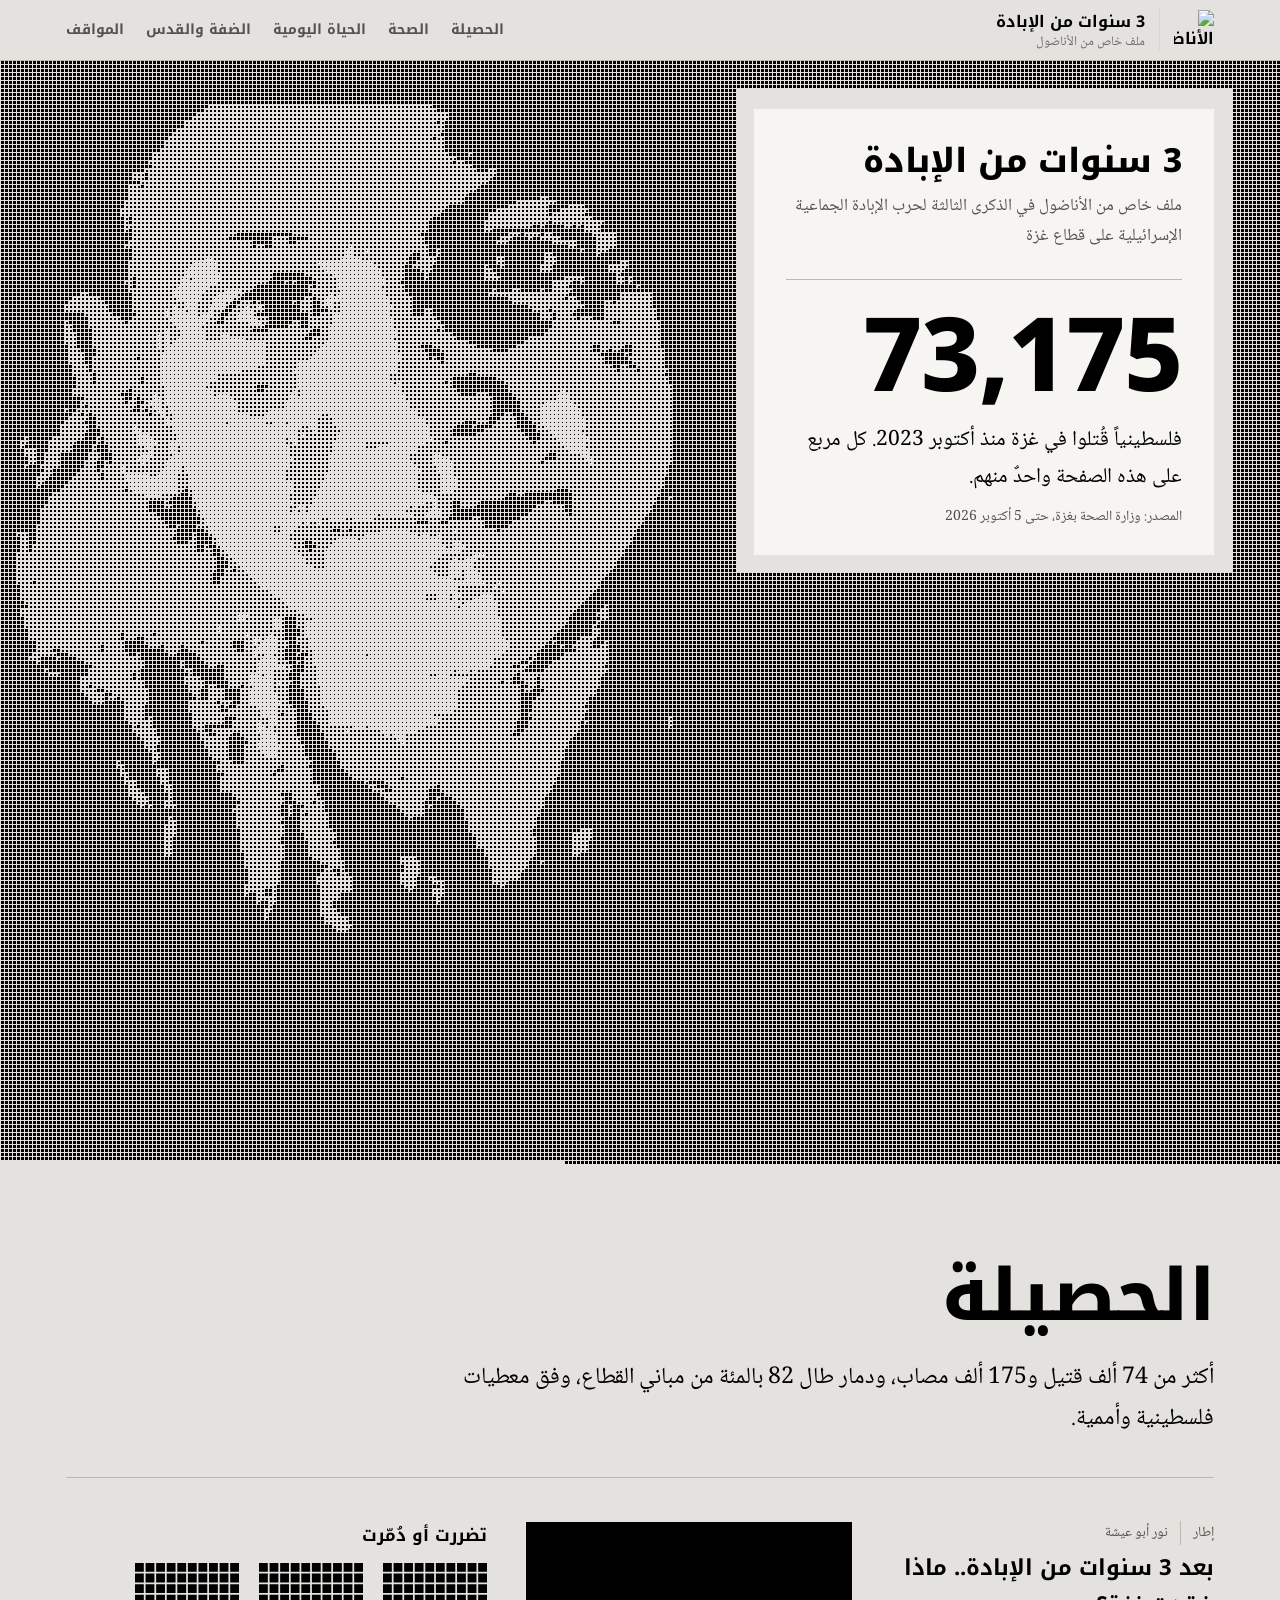
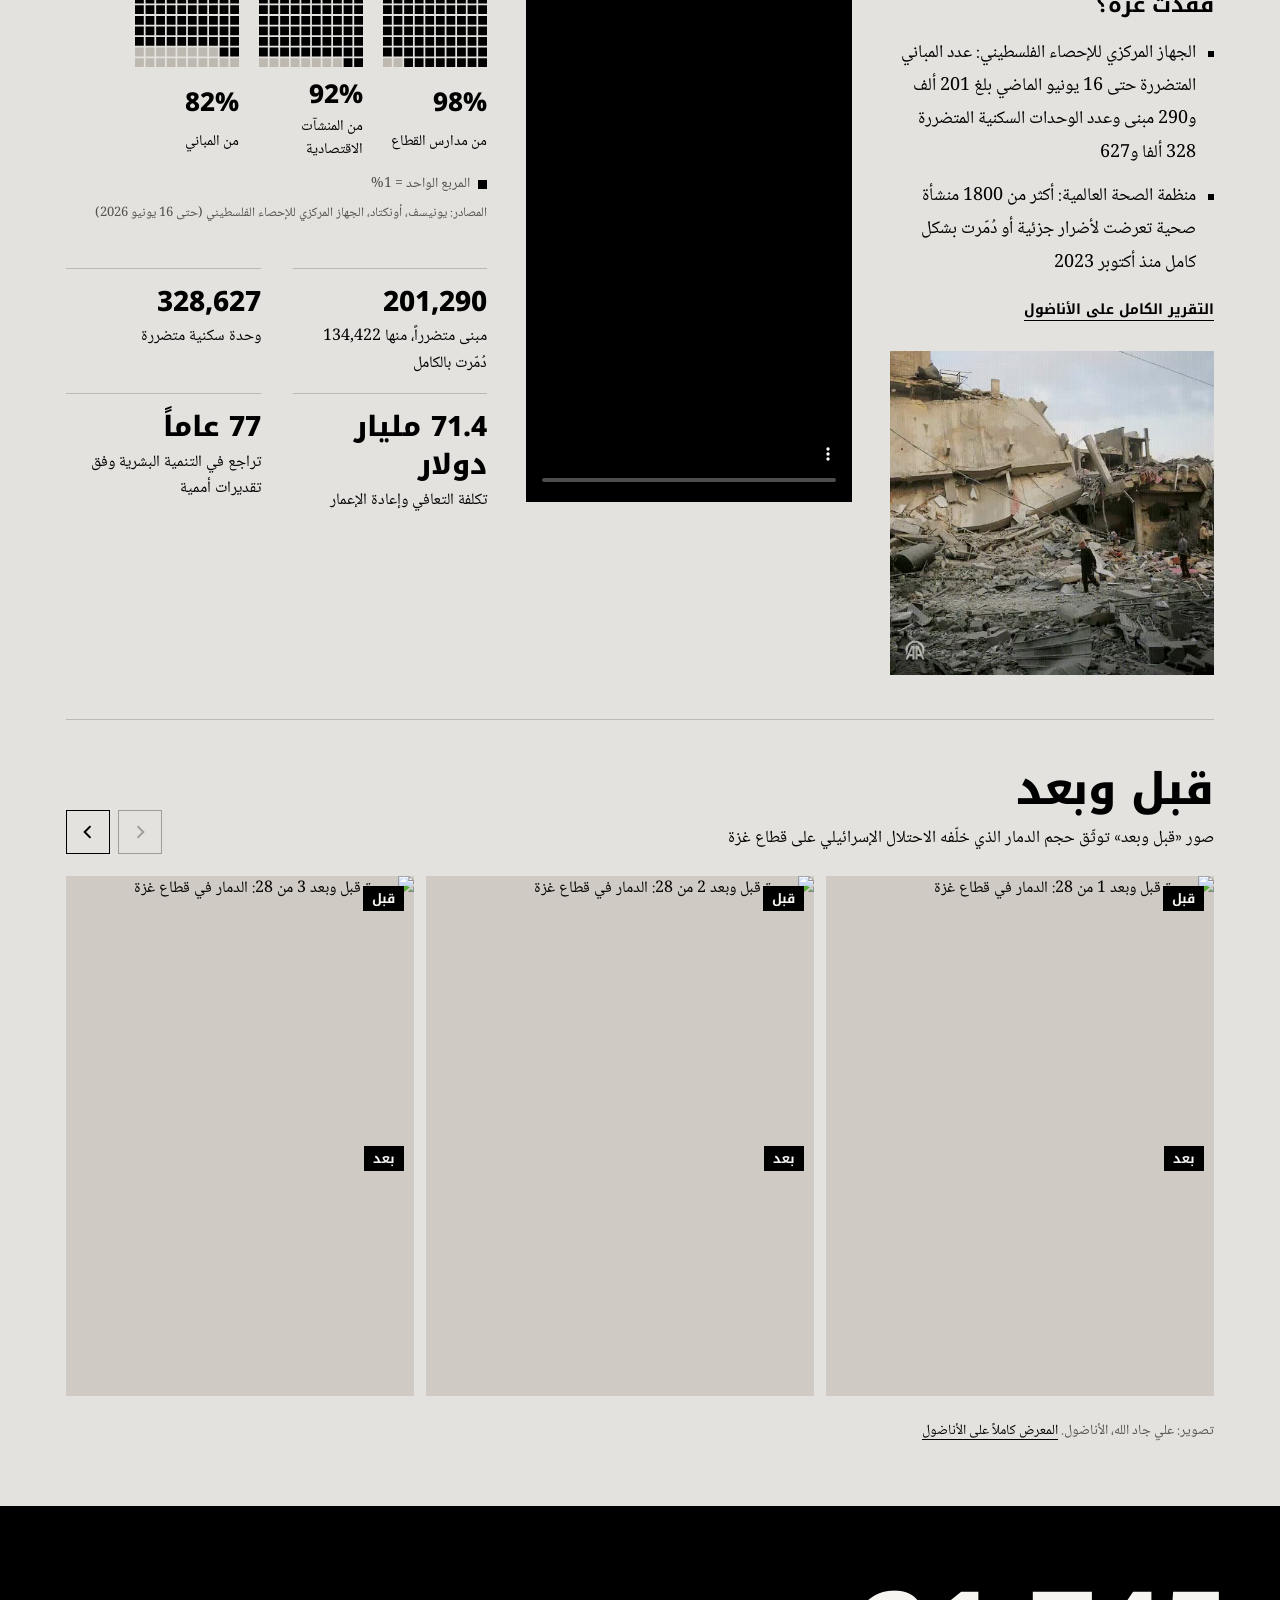
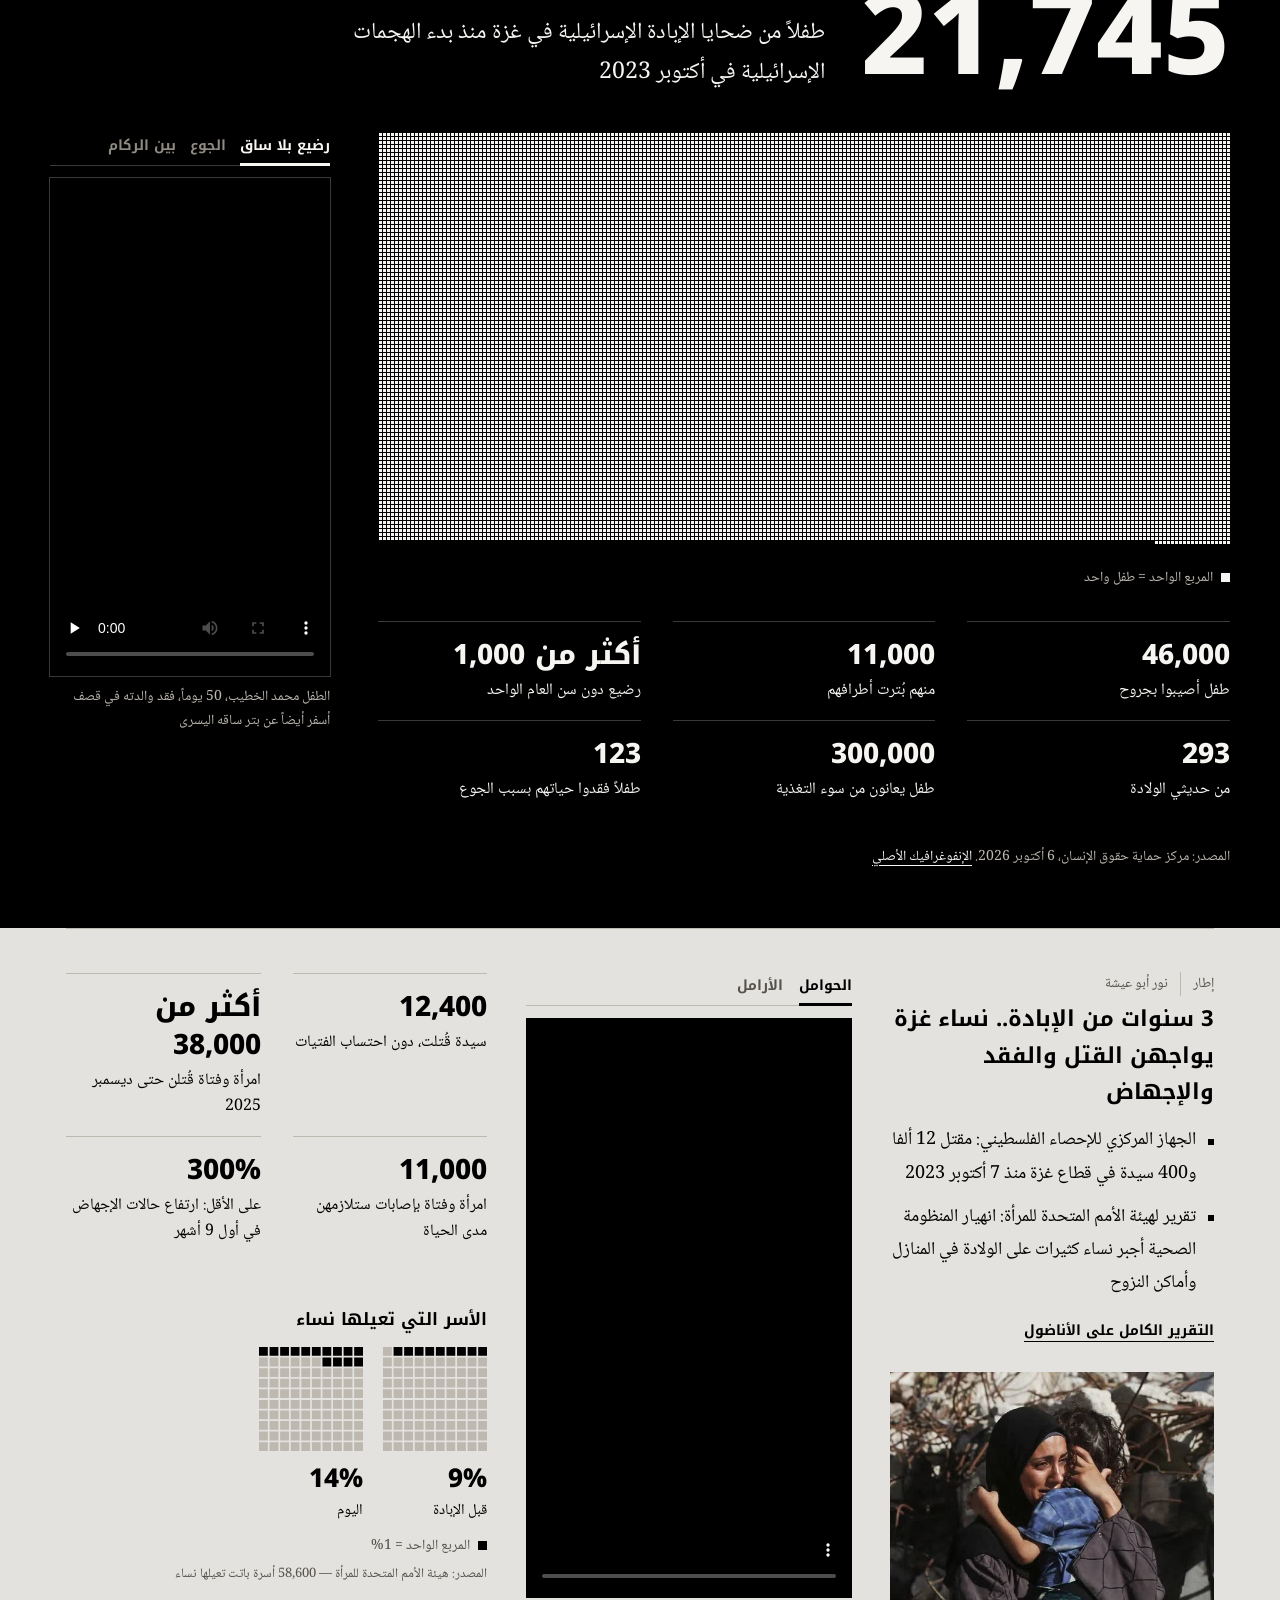
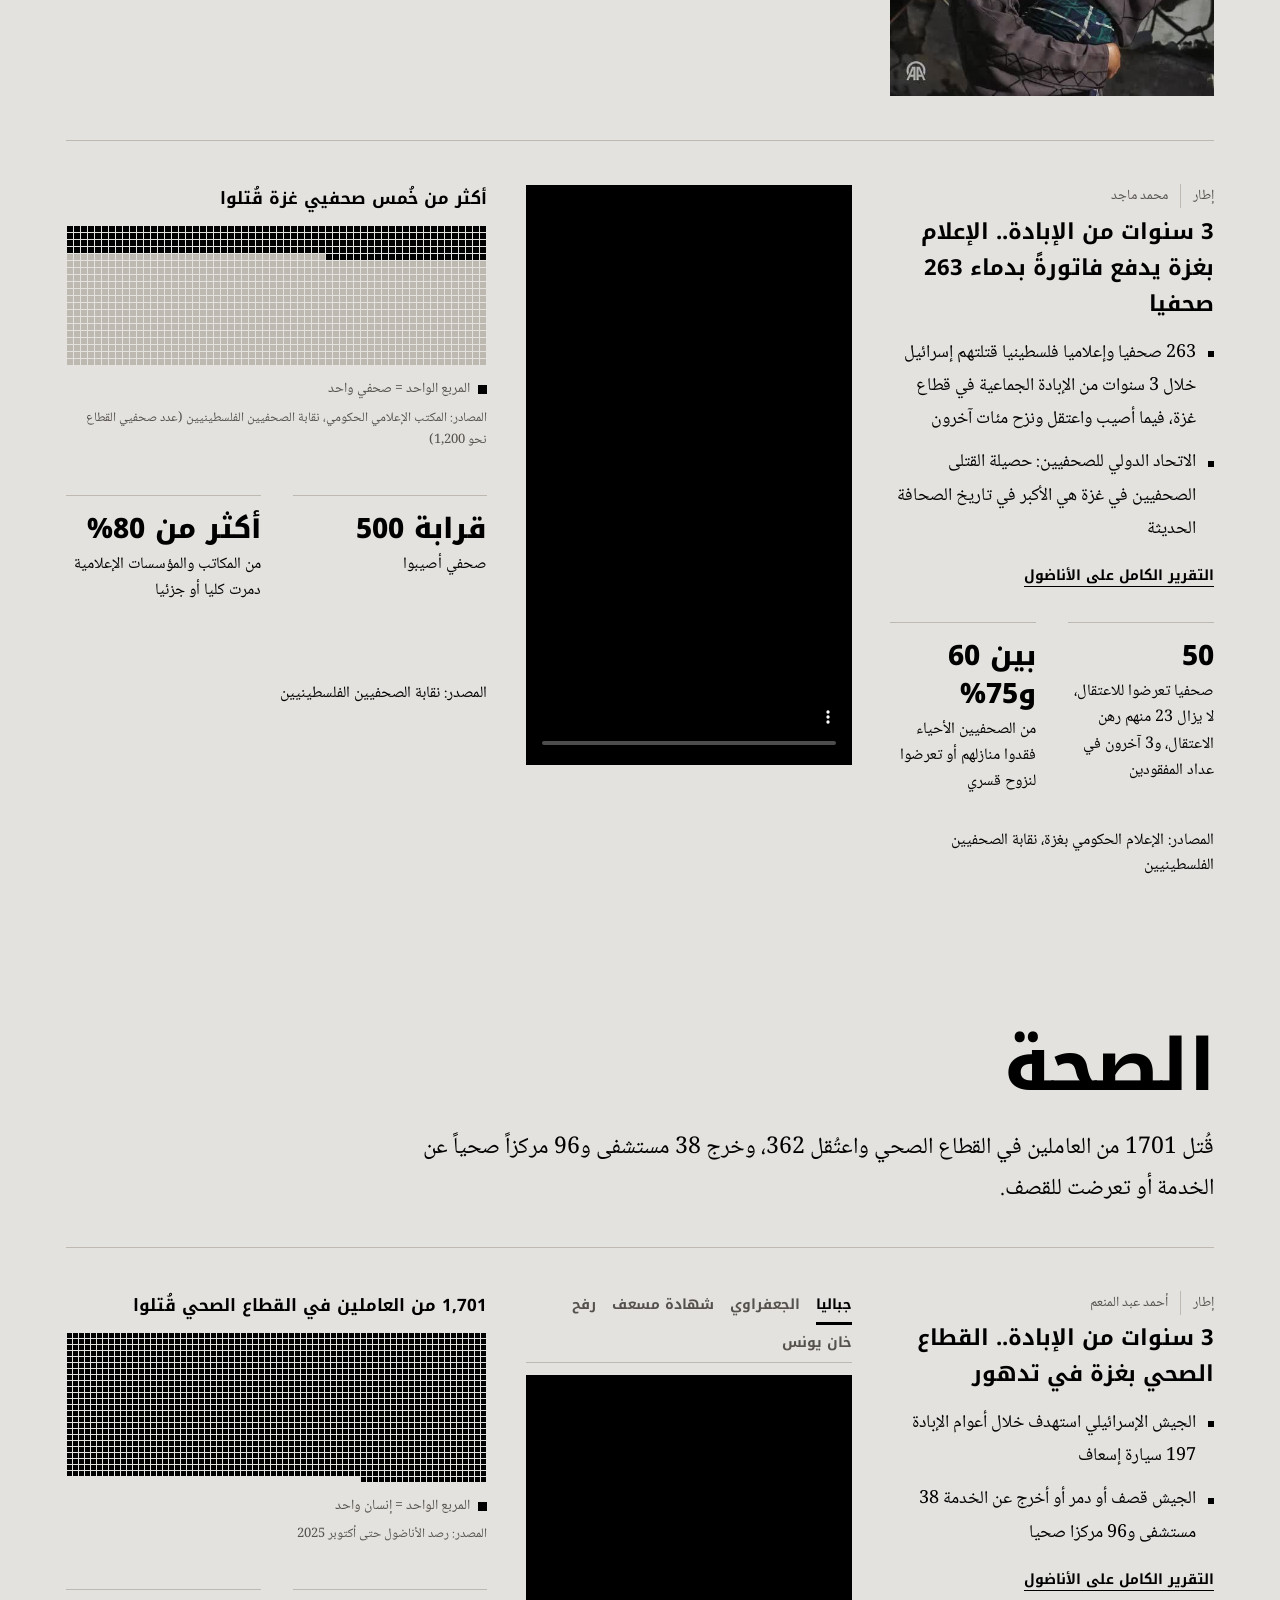
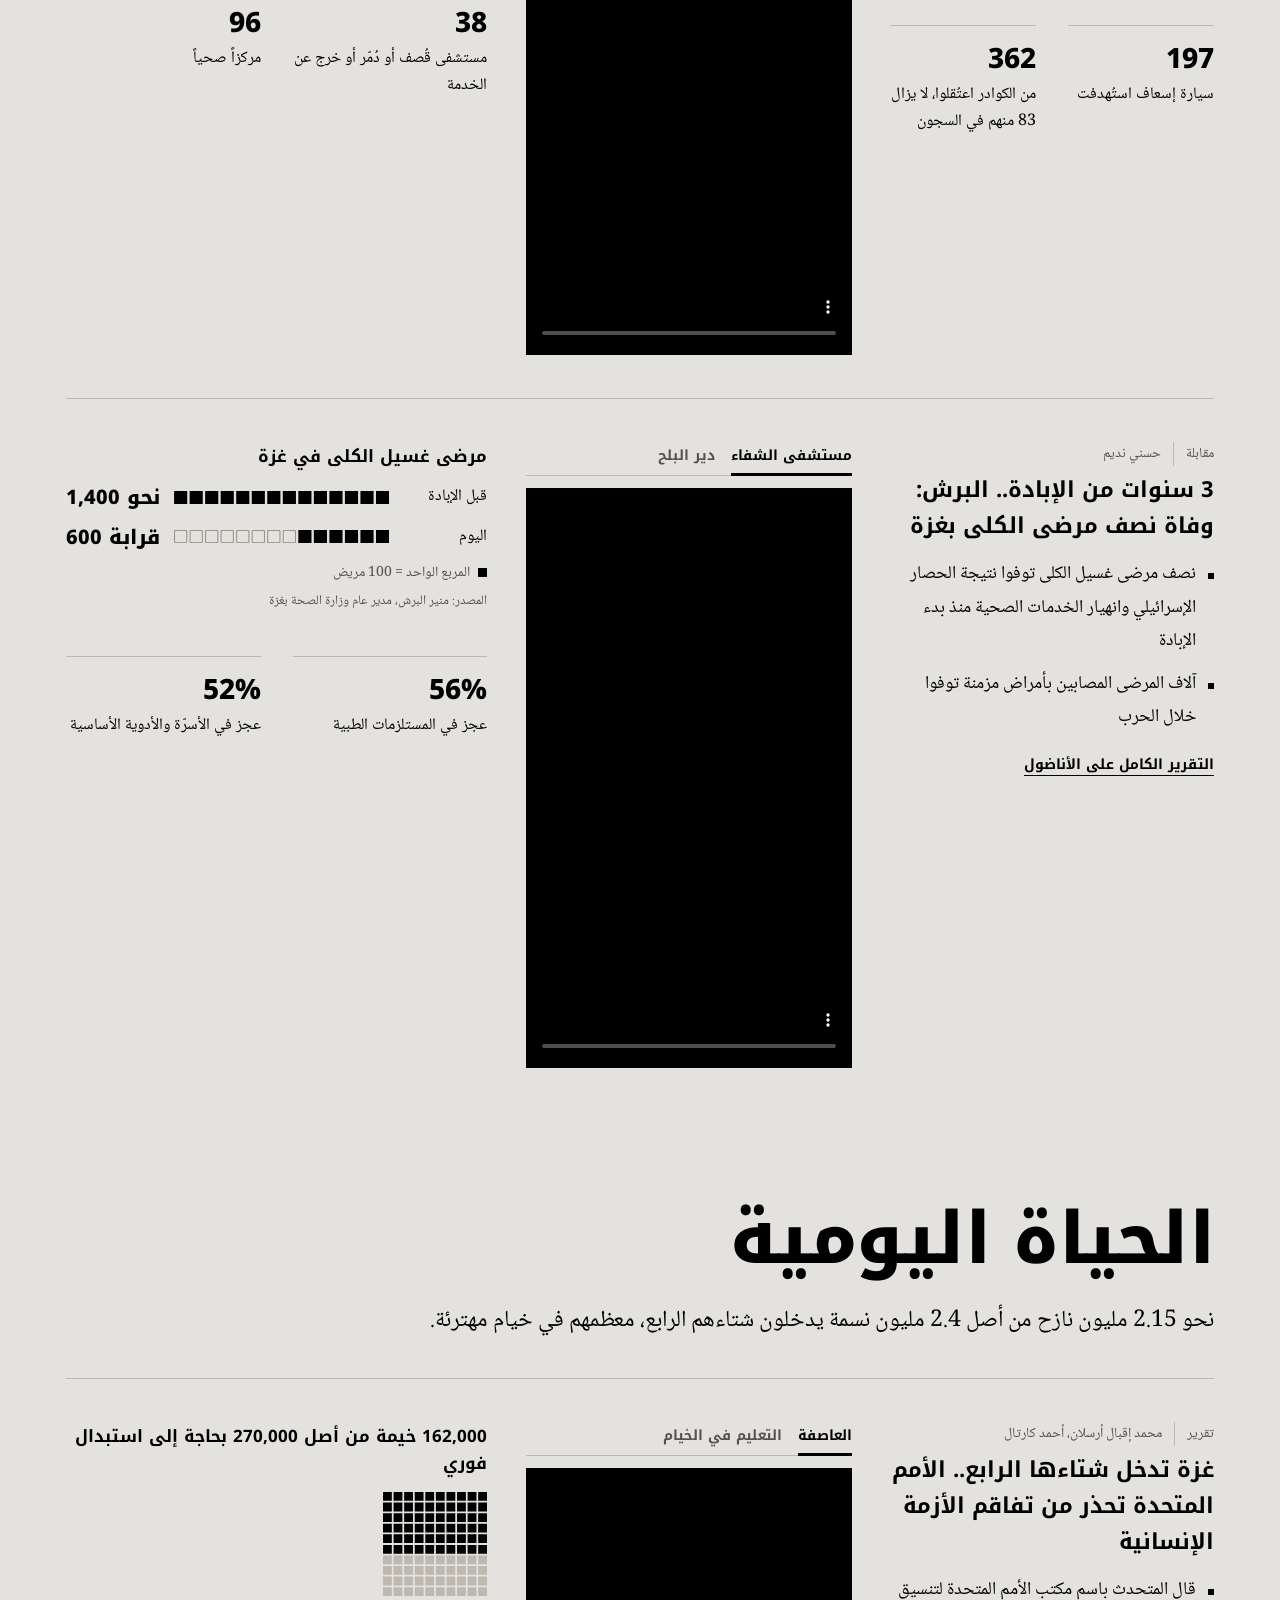
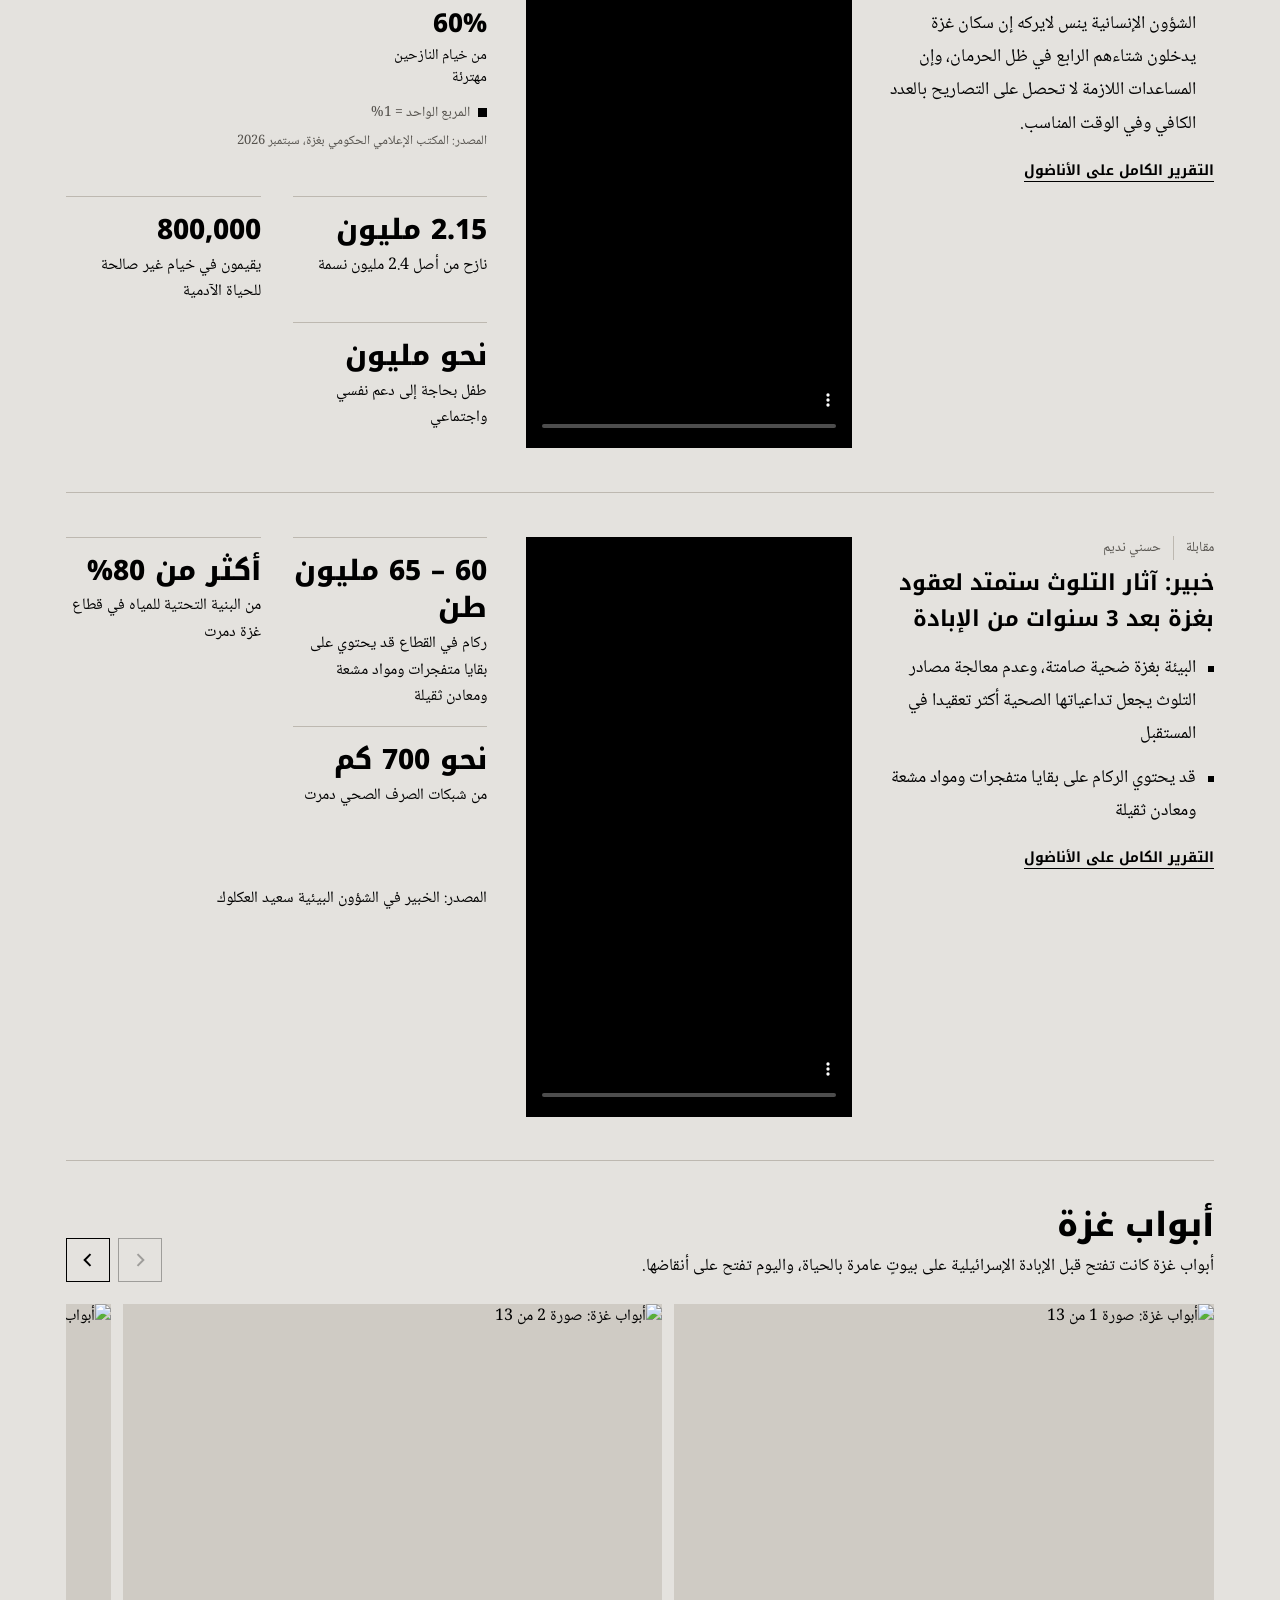
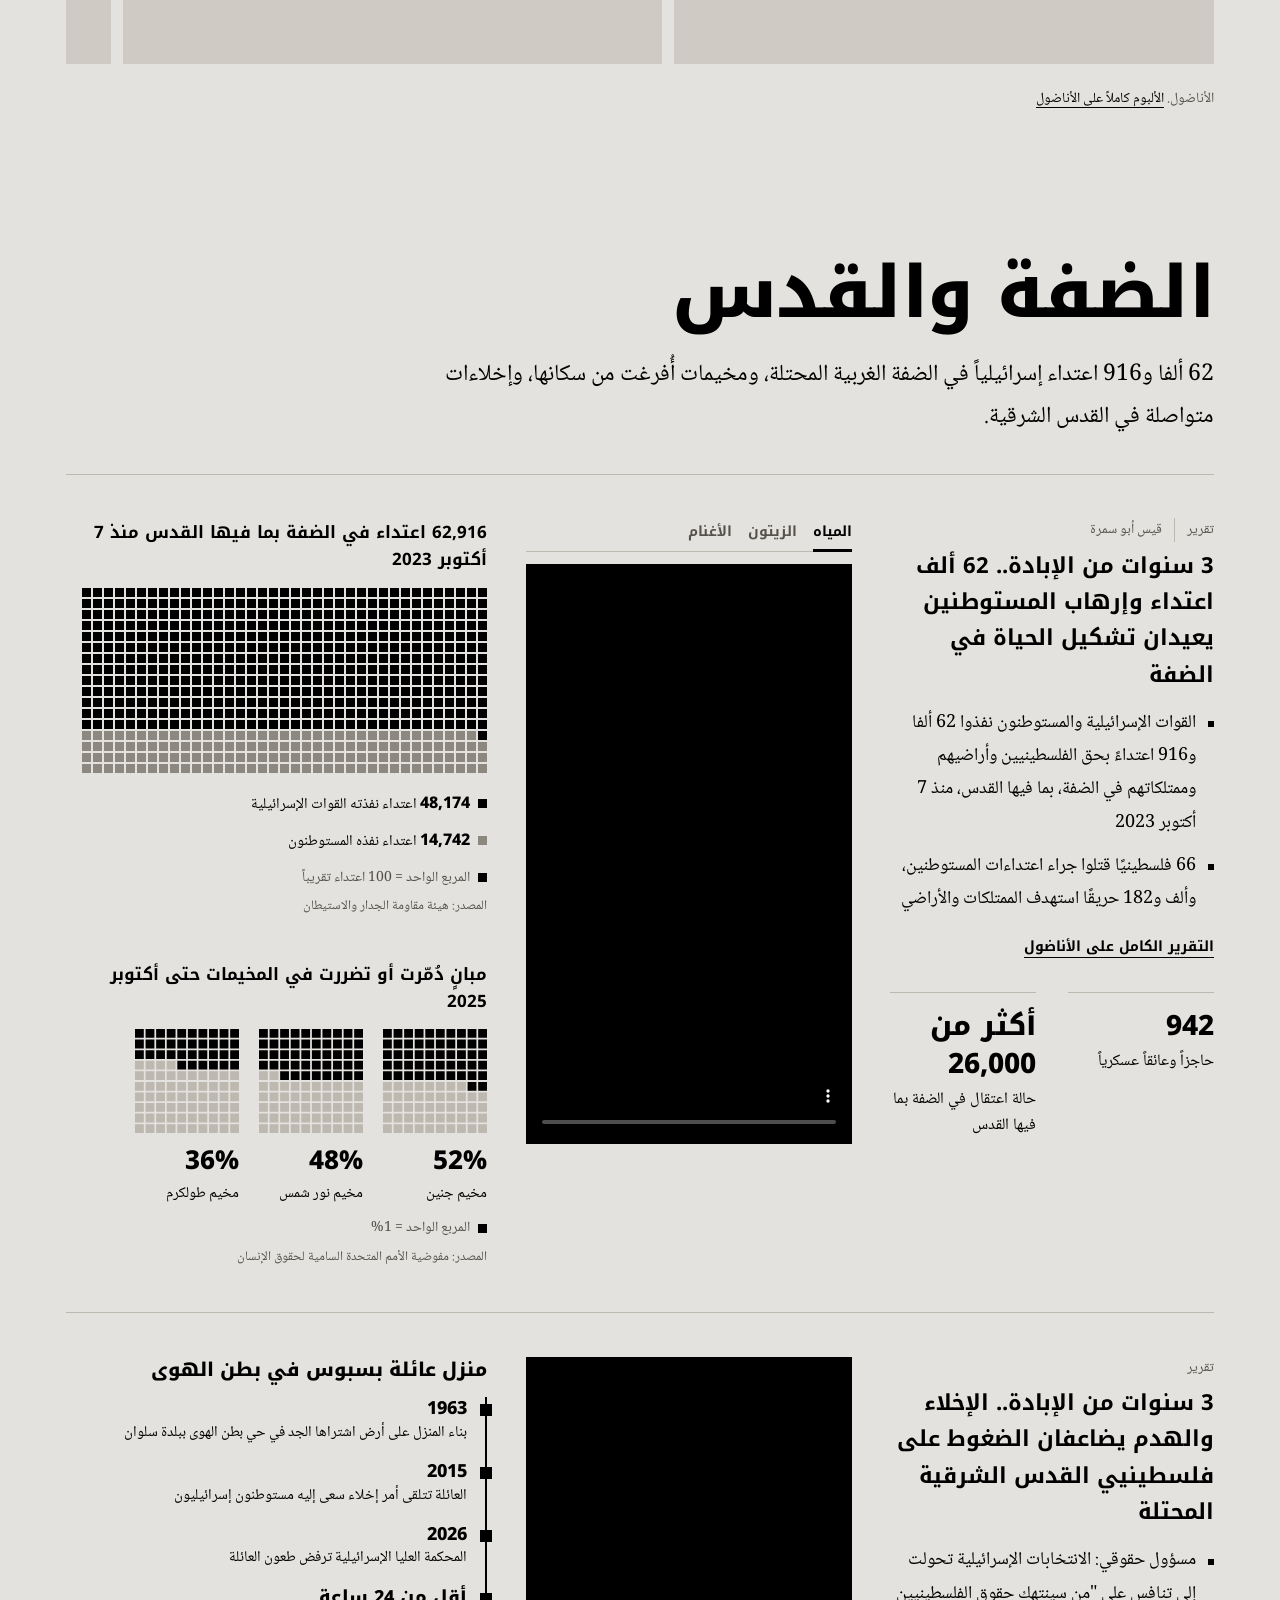
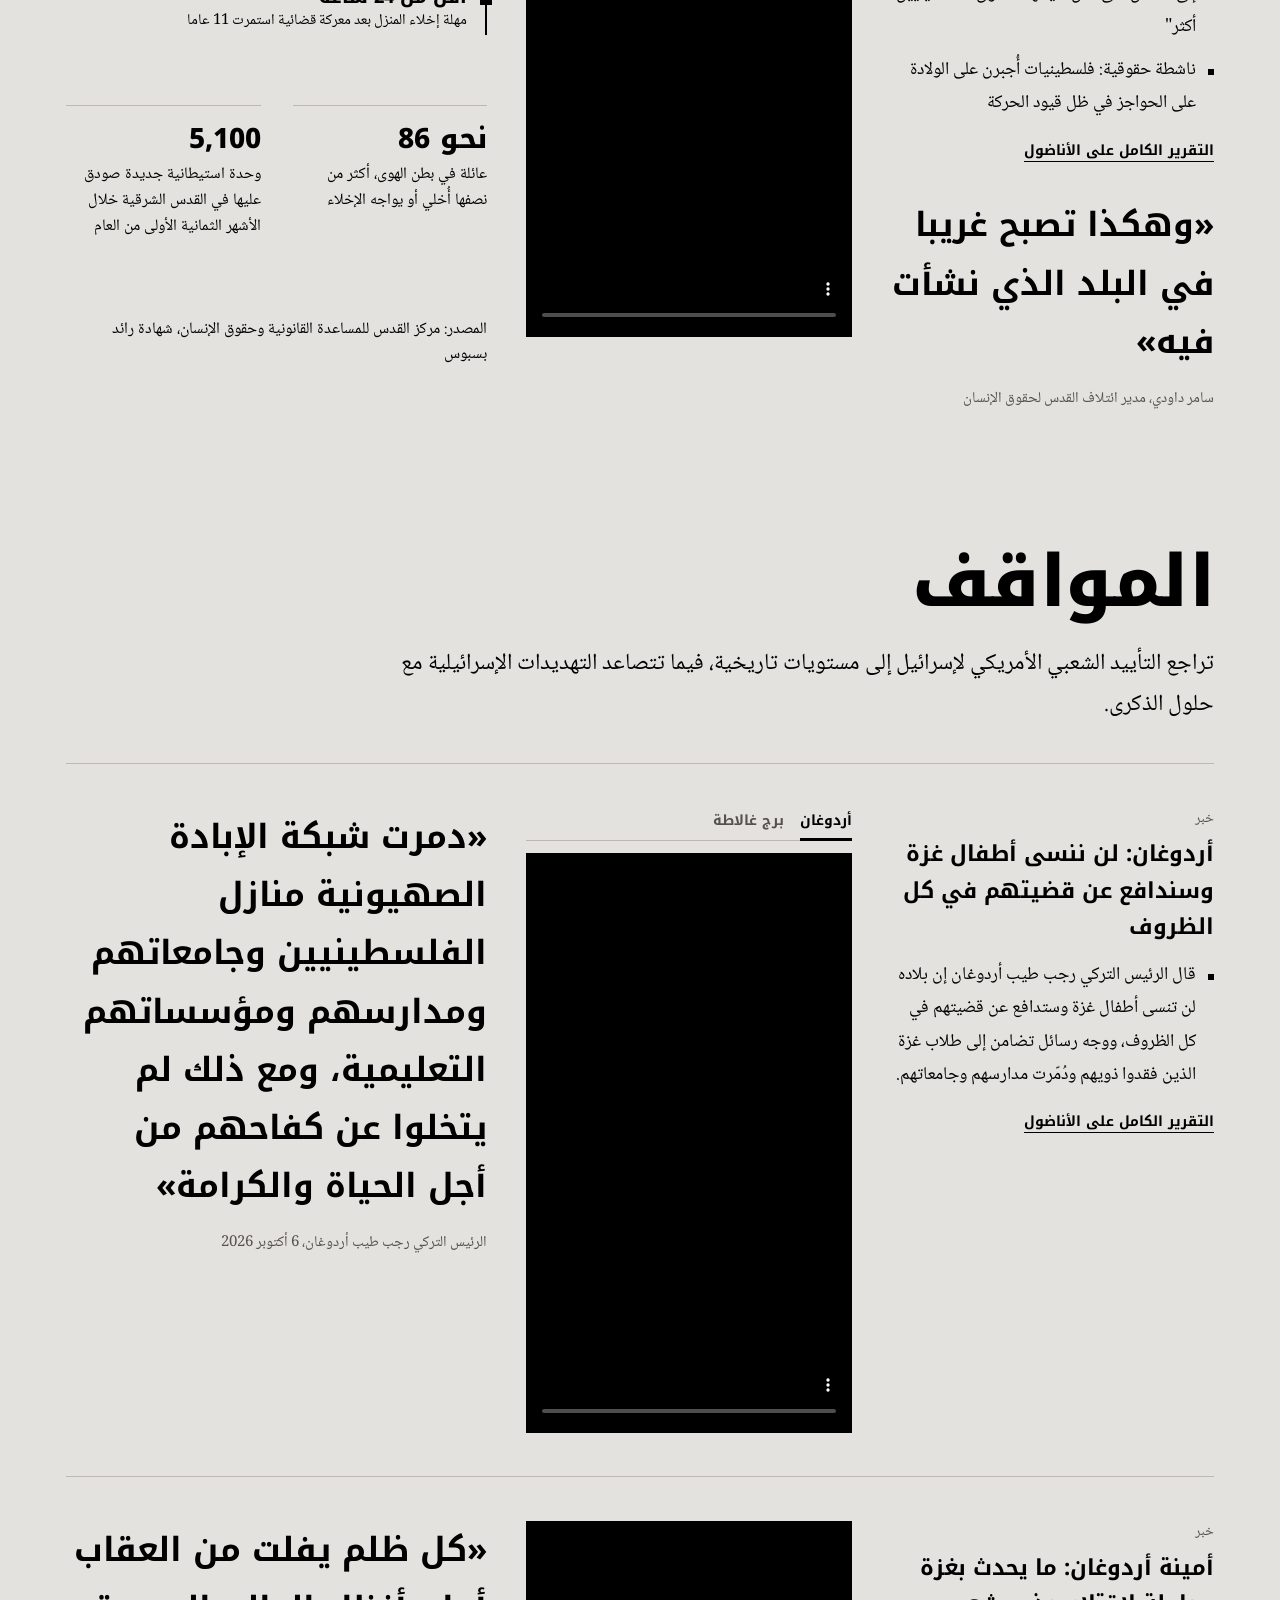
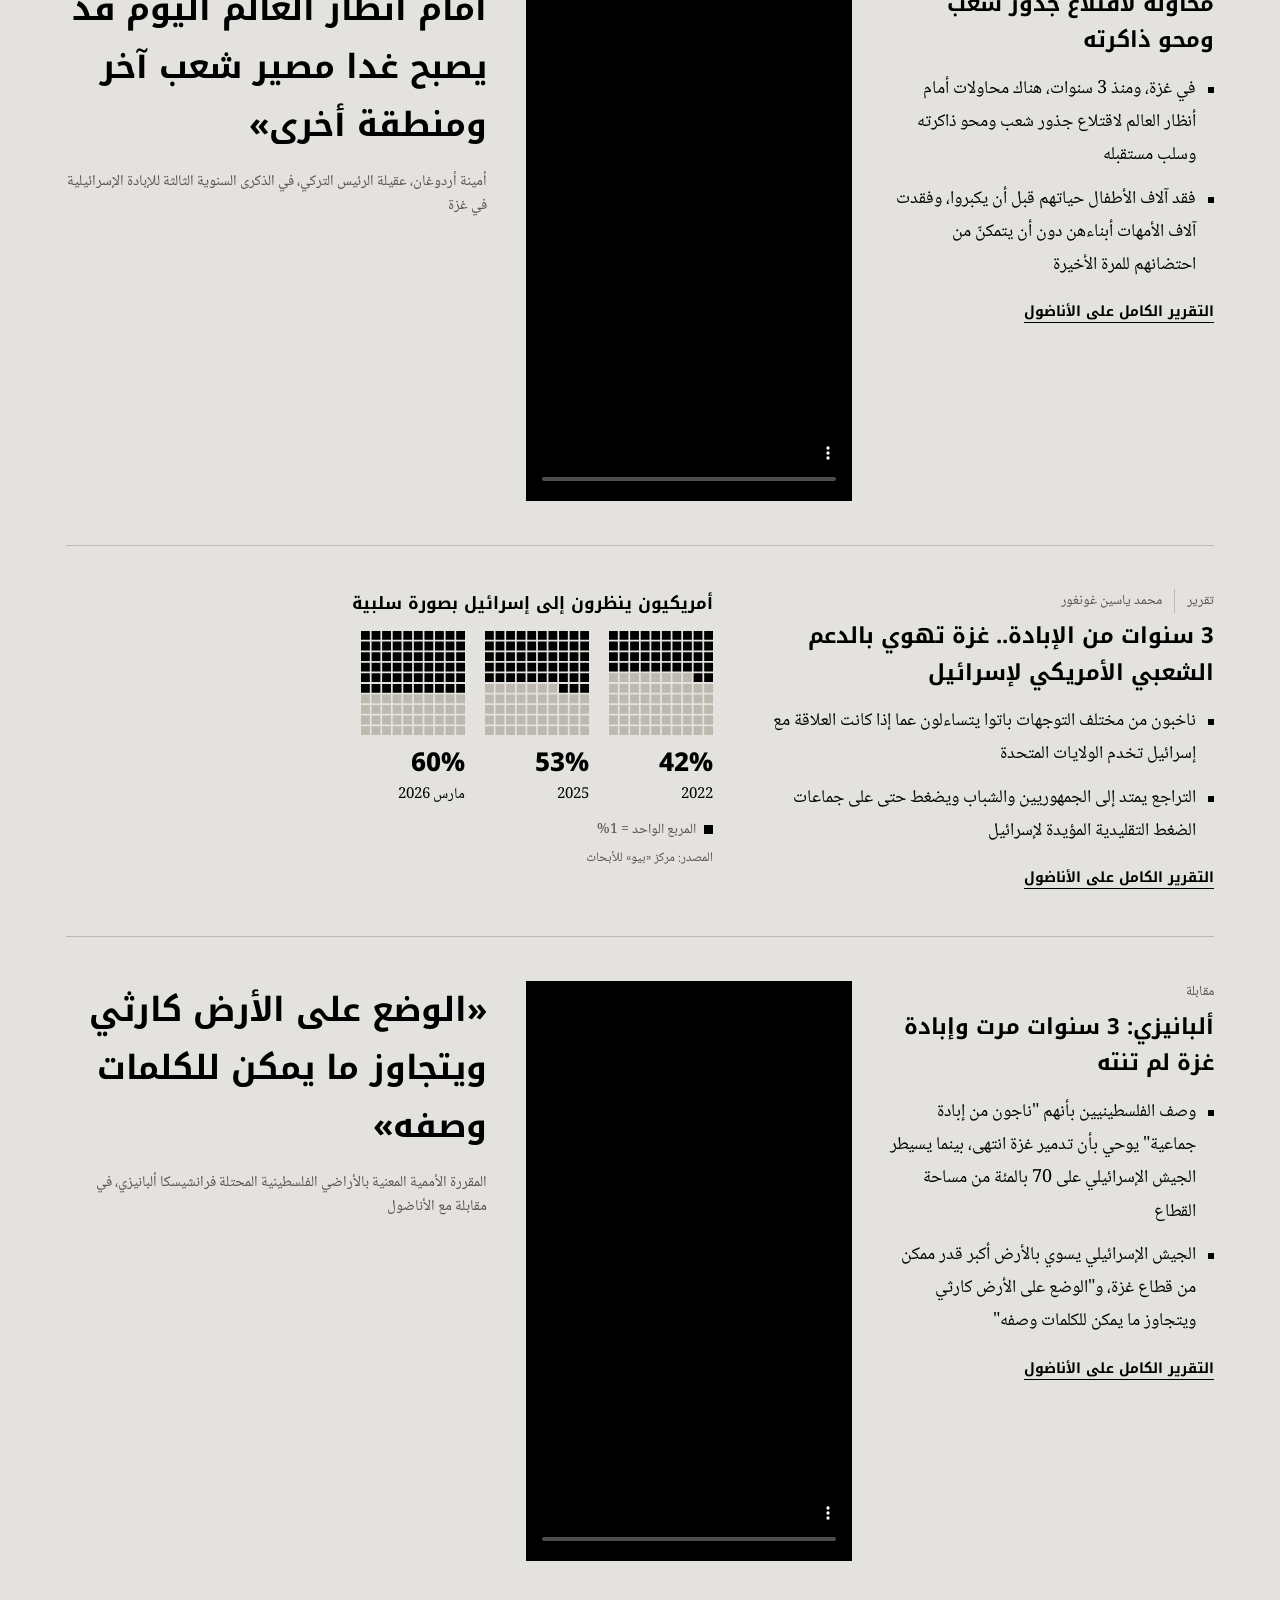
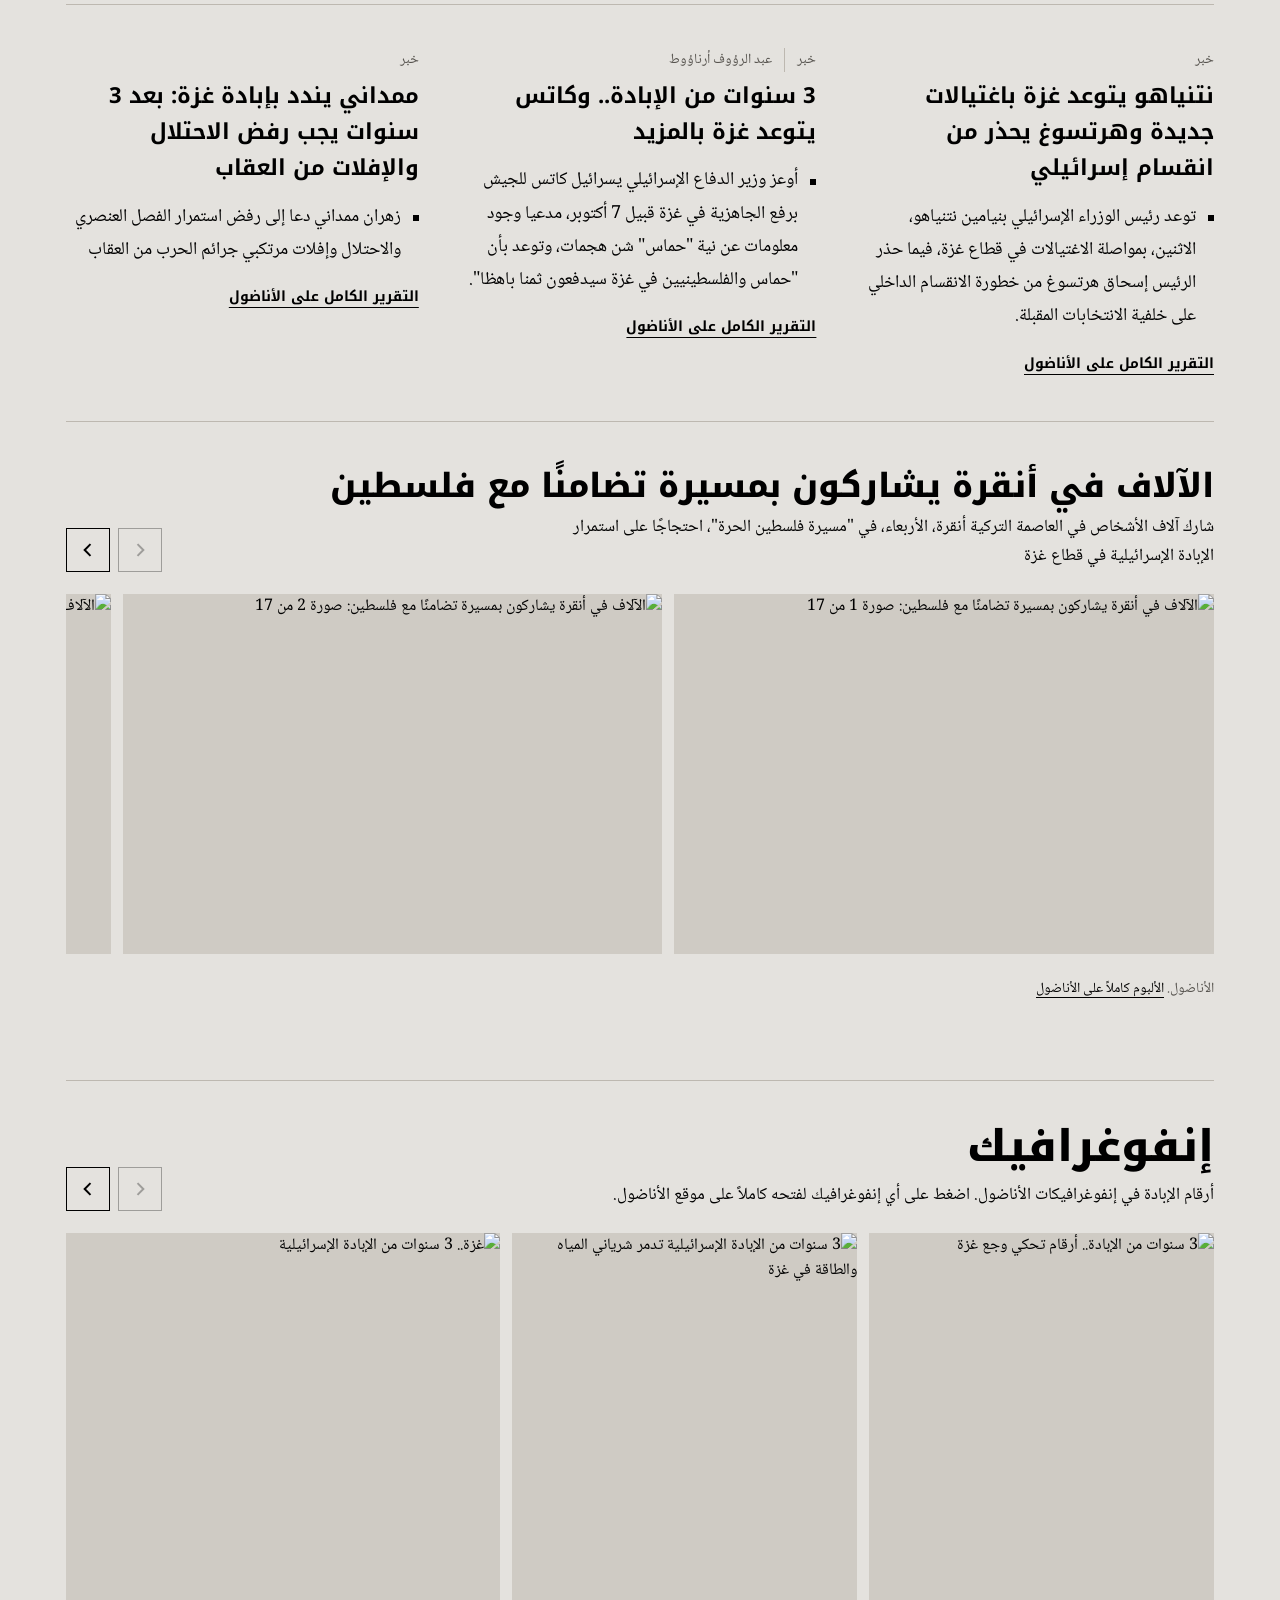
==== commit 6d2ca66c: "Infographics: numbers that tell Gaza's pain Co-Authored-By: Claude Opus 5.5 <noreply@anthropic.com> " ====
--- a/index.html
+++ b/index.html
@@ -76,7 +76,7 @@
   <div><h3 id="ig-h">إنفوغرافيك</h3><p>أرقام الإبادة في إنفوغرافيكات الأناضول. اضغط على أي إنفوغرافيك لفتحه كاملاً على موقع الأناضول.</p></div>
   <div class="gal-nav"><button type="button" class="gal-prev" aria-label="السابق"><svg viewBox="0 0 24 24" aria-hidden="true"><path d="M15 5l-7 7 7 7" fill="none" stroke="currentColor" stroke-width="2.4"/></svg></button><button type="button" class="gal-next" aria-label="التالي"><svg viewBox="0 0 24 24" aria-hidden="true"><path d="M15 5l-7 7 7 7" fill="none" stroke="currentColor" stroke-width="2.4"/></svg></button></div>
  </div>
- <div class="gal-strip" tabindex="0" aria-label="6 إنفوغرافيك، اسحب للتنقل"><figure class="ig-i"><a href="https://v.aa.com.tr/54356/ig" target="_blank" rel="noopener"><span class="im" style="aspect-ratio:1120/1493"><img src="g/ig_20261007_b1766ab0fd15cff6429d4d4cd6b0d608.jpg" loading="lazy" width="1120" height="1493" alt="3 سنوات من الإبادة الإسرائيلية تدمر شرياني المياه والطاقة في غزة"></span><figcaption>3 سنوات من الإبادة الإسرائيلية تدمر شرياني المياه والطاقة في غزة</figcaption></a></figure><figure class="ig-i"><a href="https://v.aa.com.tr/54349/ig" target="_blank" rel="noopener"><span class="im" style="aspect-ratio:1120/747"><img src="g/ig_20261007_ba23ddb952f0131d2430722d7d785a57.jpg" loading="lazy" width="1120" height="747" alt="غزة.. 3 سنوات من الإبادة الإسرائيلية"></span><figcaption>غزة.. 3 سنوات من الإبادة الإسرائيلية</figcaption></a></figure><figure class="ig-i"><a href="https://v.aa.com.tr/54354/ig" target="_blank" rel="noopener"><span class="im" style="aspect-ratio:1120/743"><img src="g/ig_20261007_3d30a47e570789b292daaf95e0d28ab2.jpg" loading="lazy" width="1120" height="743" alt="3 سنوات من الإبادة.. كيف دمرت إسرائيل التعليم في غزة؟"></span><figcaption>3 سنوات من الإبادة.. كيف دمرت إسرائيل التعليم في غزة؟</figcaption></a></figure><figure class="ig-i"><a href="https://v.aa.com.tr/54323/ig" target="_blank" rel="noopener"><span class="im" style="aspect-ratio:1120/1493"><img src="g/ig_20261006_6833a05bd4238db77869be083536d601.jpg" loading="lazy" width="1120" height="1493" alt="بين الركام.. 82 بالمئة من مباني غزة تحمل آثار الإبادة"></span><figcaption>بين الركام.. 82 بالمئة من مباني غزة تحمل آثار الإبادة</figcaption></a></figure><figure class="ig-i"><a href="https://v.aa.com.tr/54324/ig" target="_blank" rel="noopener"><span class="im" style="aspect-ratio:1120/1400"><img src="g/ig_20261006_7b83ad415f6189811d1882f31b896285.jpg" loading="lazy" width="1120" height="1400" alt="حصيلة مأساوية.. 21 ألفًا و745 طفلًا من ضحايا الإبادة الإسرائيلية في غزة"></span><figcaption>حصيلة مأساوية.. 21 ألفًا و745 طفلًا من ضحايا الإبادة الإسرائيلية في غزة</figcaption></a></figure><figure class="ig-i"><a href="https://v.aa.com.tr/54329/ig" target="_blank" rel="noopener"><span class="im" style="aspect-ratio:1120/747"><img src="g/ig_20261006_96df2f1cf7bbf901f197caa4ec5e674b.jpg" loading="lazy" width="1120" height="747" alt="حوالي 63 ألف اعتداء إسرائيلي على فلسطينيي الضفة منذ 2023"></span><figcaption>حوالي 63 ألف اعتداء إسرائيلي على فلسطينيي الضفة منذ 2023</figcaption></a></figure></div>
+ <div class="gal-strip" tabindex="0" aria-label="7 إنفوغرافيك، اسحب للتنقل"><figure class="ig-i"><a href="https://v.aa.com.tr/54358/ig" target="_blank" rel="noopener"><span class="im" style="aspect-ratio:1120/1493"><img src="g/ig_20261008_33efdd6a6fd380b6e4155ca635d762f6.jpg" loading="lazy" width="1120" height="1493" alt="3 سنوات من الإبادة.. أرقام تحكي وجع غزة"></span><figcaption>3 سنوات من الإبادة.. أرقام تحكي وجع غزة</figcaption></a></figure><figure class="ig-i"><a href="https://v.aa.com.tr/54356/ig" target="_blank" rel="noopener"><span class="im" style="aspect-ratio:1120/1493"><img src="g/ig_20261007_b1766ab0fd15cff6429d4d4cd6b0d608.jpg" loading="lazy" width="1120" height="1493" alt="3 سنوات من الإبادة الإسرائيلية تدمر شرياني المياه والطاقة في غزة"></span><figcaption>3 سنوات من الإبادة الإسرائيلية تدمر شرياني المياه والطاقة في غزة</figcaption></a></figure><figure class="ig-i"><a href="https://v.aa.com.tr/54349/ig" target="_blank" rel="noopener"><span class="im" style="aspect-ratio:1120/747"><img src="g/ig_20261007_ba23ddb952f0131d2430722d7d785a57.jpg" loading="lazy" width="1120" height="747" alt="غزة.. 3 سنوات من الإبادة الإسرائيلية"></span><figcaption>غزة.. 3 سنوات من الإبادة الإسرائيلية</figcaption></a></figure><figure class="ig-i"><a href="https://v.aa.com.tr/54354/ig" target="_blank" rel="noopener"><span class="im" style="aspect-ratio:1120/743"><img src="g/ig_20261007_3d30a47e570789b292daaf95e0d28ab2.jpg" loading="lazy" width="1120" height="743" alt="3 سنوات من الإبادة.. كيف دمرت إسرائيل التعليم في غزة؟"></span><figcaption>3 سنوات من الإبادة.. كيف دمرت إسرائيل التعليم في غزة؟</figcaption></a></figure><figure class="ig-i"><a href="https://v.aa.com.tr/54323/ig" target="_blank" rel="noopener"><span class="im" style="aspect-ratio:1120/1493"><img src="g/ig_20261006_6833a05bd4238db77869be083536d601.jpg" loading="lazy" width="1120" height="1493" alt="بين الركام.. 82 بالمئة من مباني غزة تحمل آثار الإبادة"></span><figcaption>بين الركام.. 82 بالمئة من مباني غزة تحمل آثار الإبادة</figcaption></a></figure><figure class="ig-i"><a href="https://v.aa.com.tr/54324/ig" target="_blank" rel="noopener"><span class="im" style="aspect-ratio:1120/1400"><img src="g/ig_20261006_7b83ad415f6189811d1882f31b896285.jpg" loading="lazy" width="1120" height="1400" alt="حصيلة مأساوية.. 21 ألفًا و745 طفلًا من ضحايا الإبادة الإسرائيلية في غزة"></span><figcaption>حصيلة مأساوية.. 21 ألفًا و745 طفلًا من ضحايا الإبادة الإسرائيلية في غزة</figcaption></a></figure><figure class="ig-i"><a href="https://v.aa.com.tr/54329/ig" target="_blank" rel="noopener"><span class="im" style="aspect-ratio:1120/747"><img src="g/ig_20261006_96df2f1cf7bbf901f197caa4ec5e674b.jpg" loading="lazy" width="1120" height="747" alt="حوالي 63 ألف اعتداء إسرائيلي على فلسطينيي الضفة منذ 2023"></span><figcaption>حوالي 63 ألف اعتداء إسرائيلي على فلسطينيي الضفة منذ 2023</figcaption></a></figure></div>
 </div></div></section></main>
 <script src="assets/js/field.js?v=6cab480b" defer></script>
 <footer class="foot"><div class="wrap">
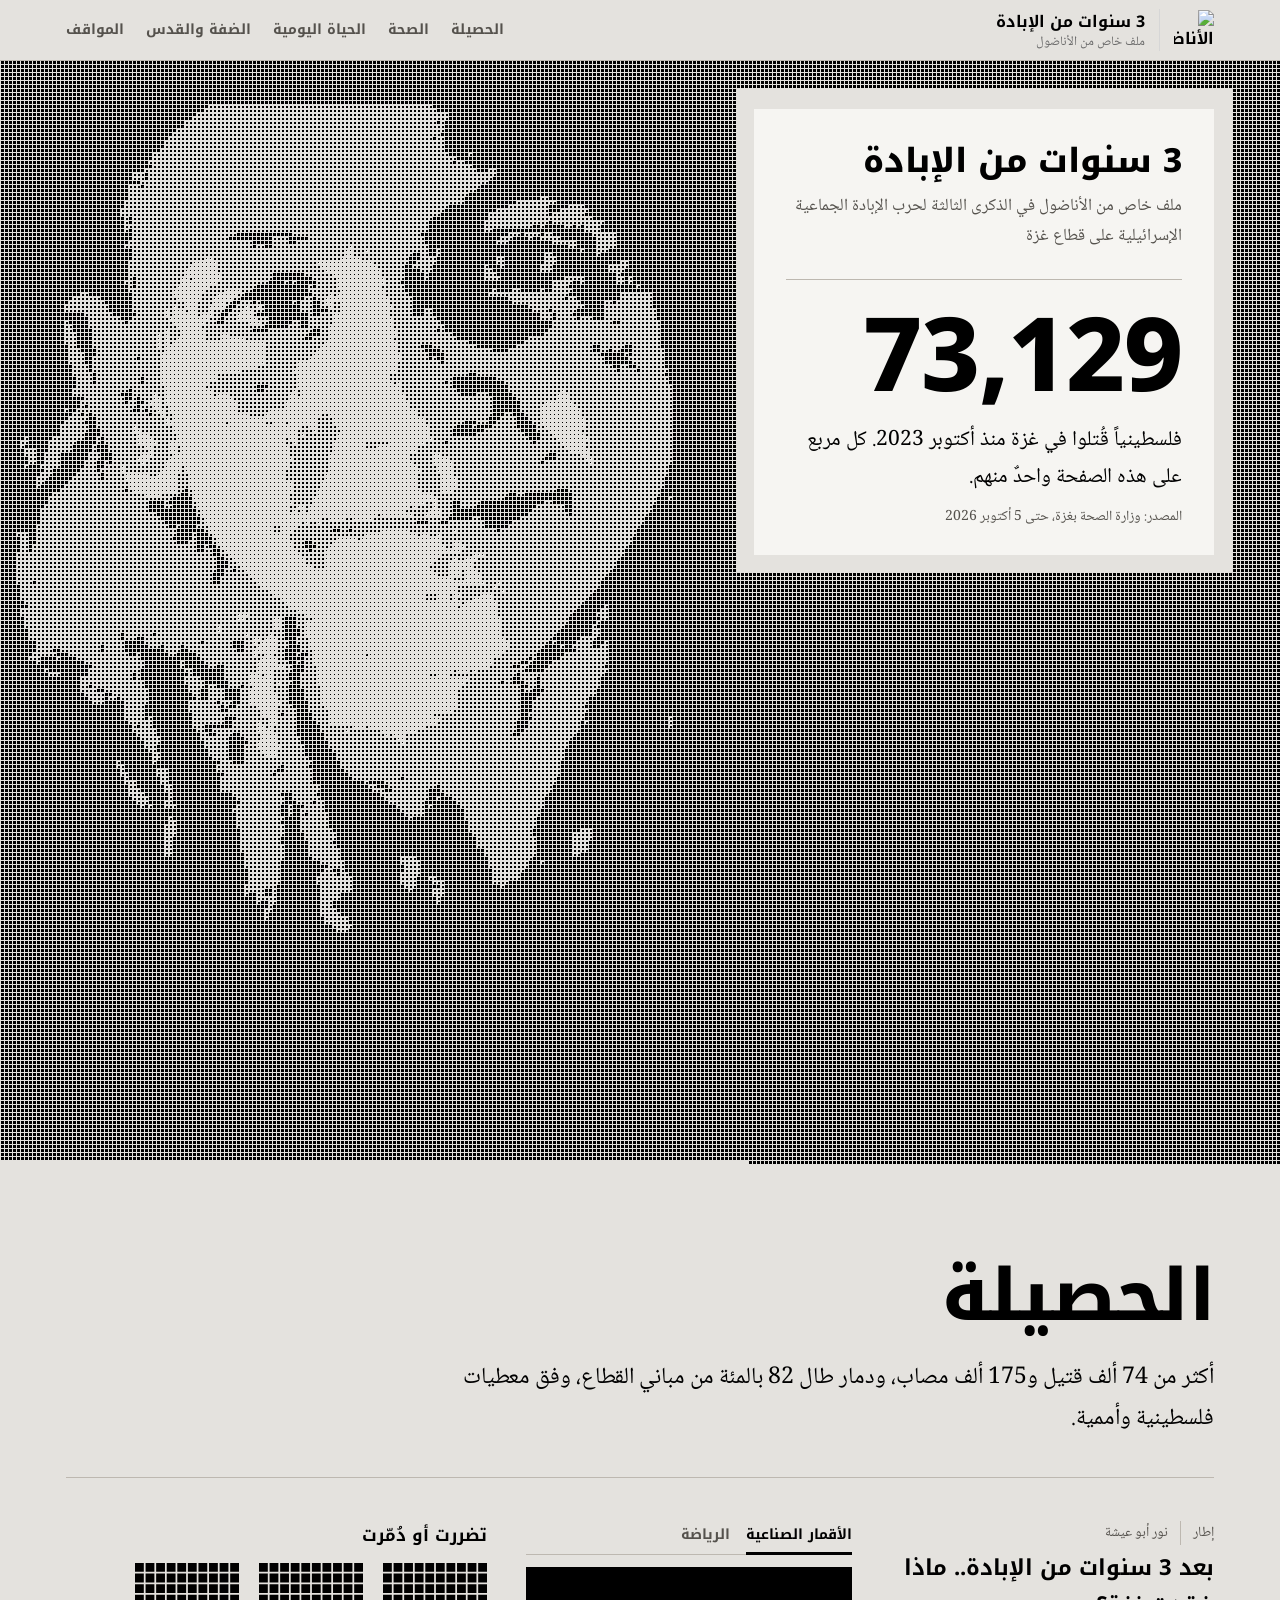
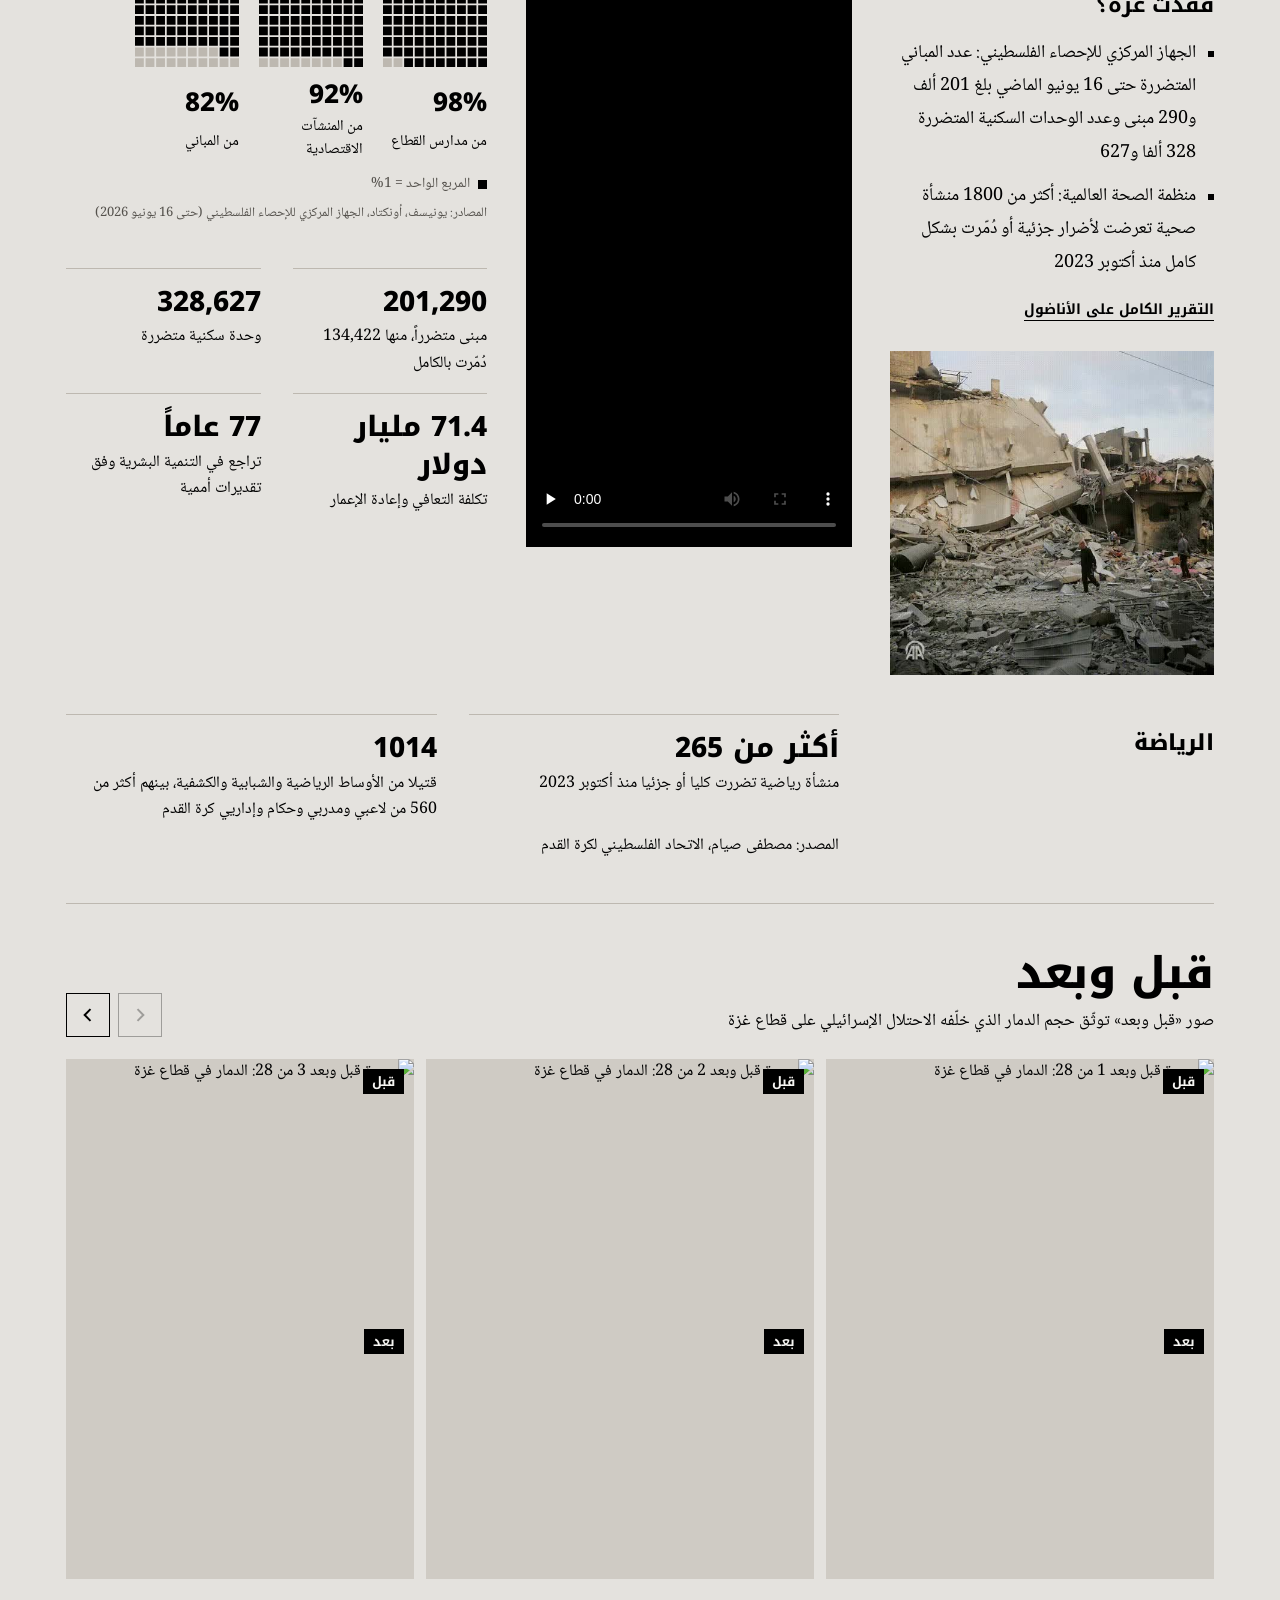
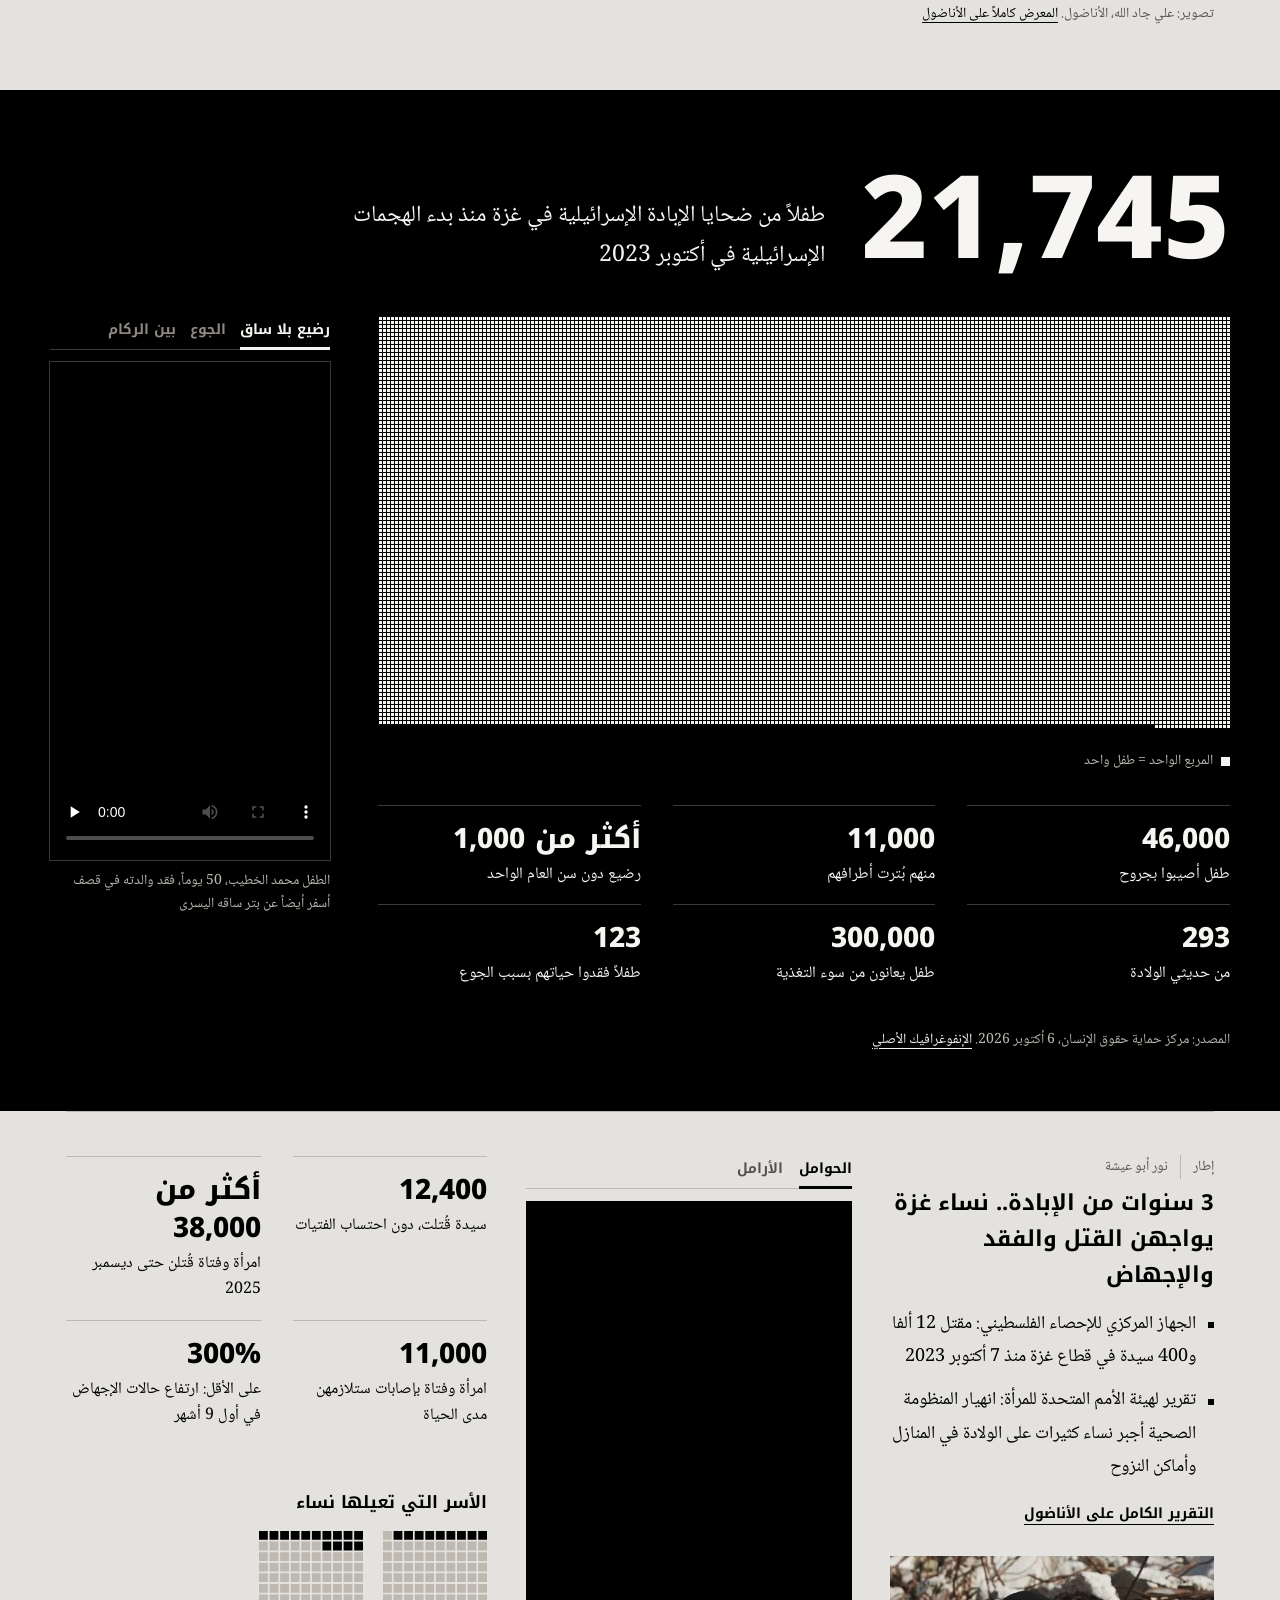
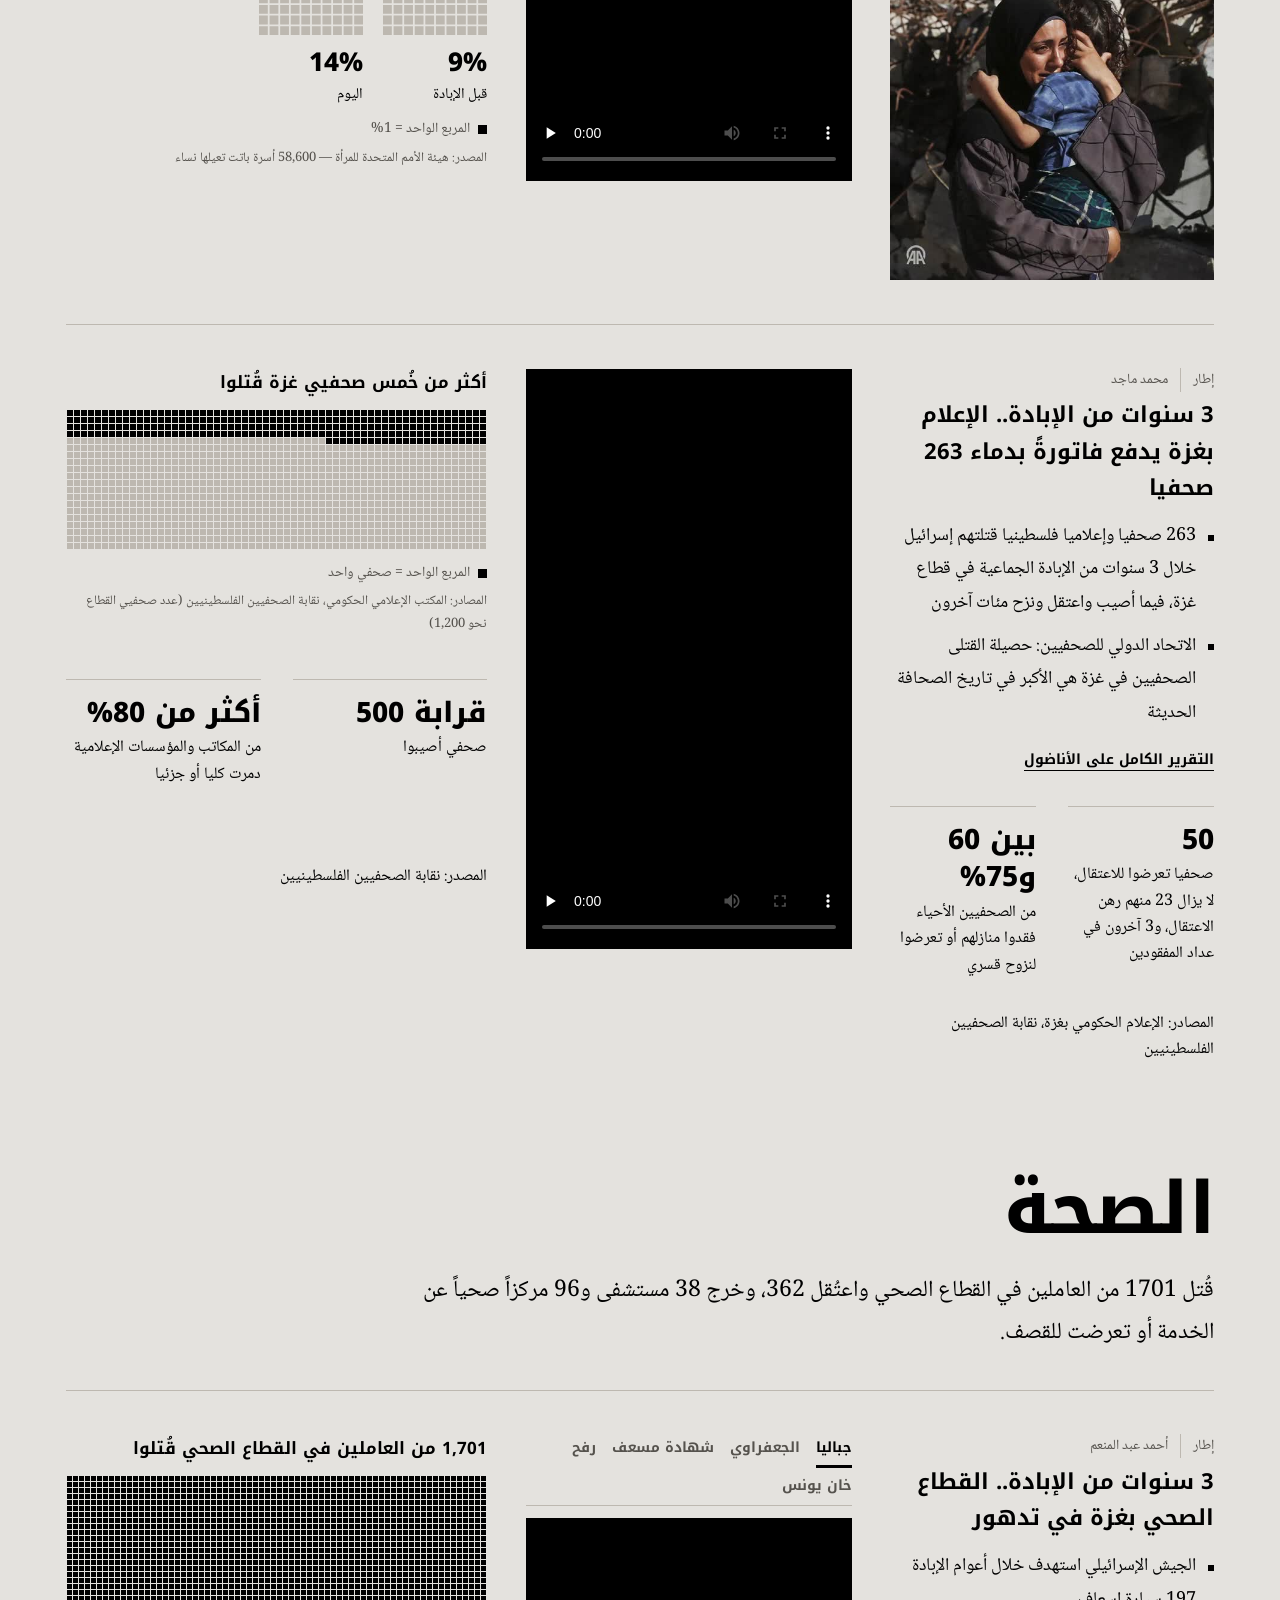
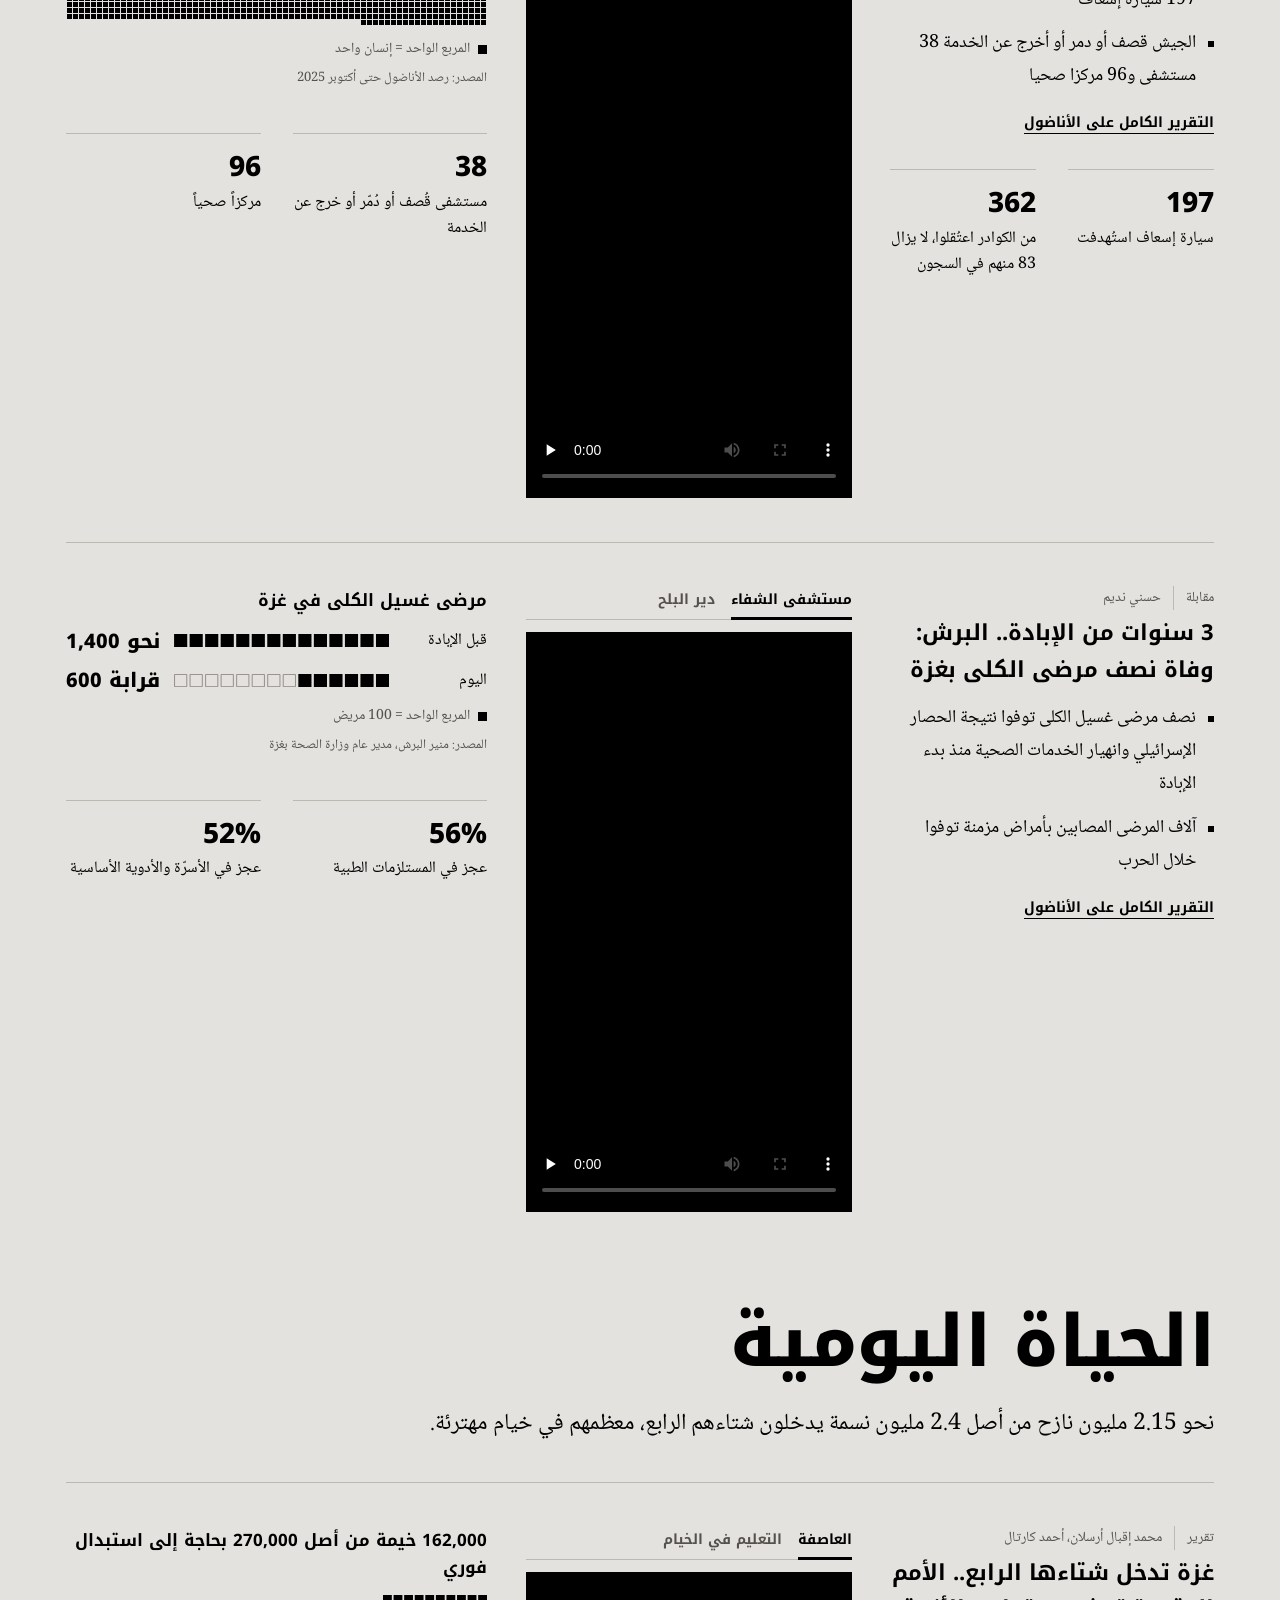
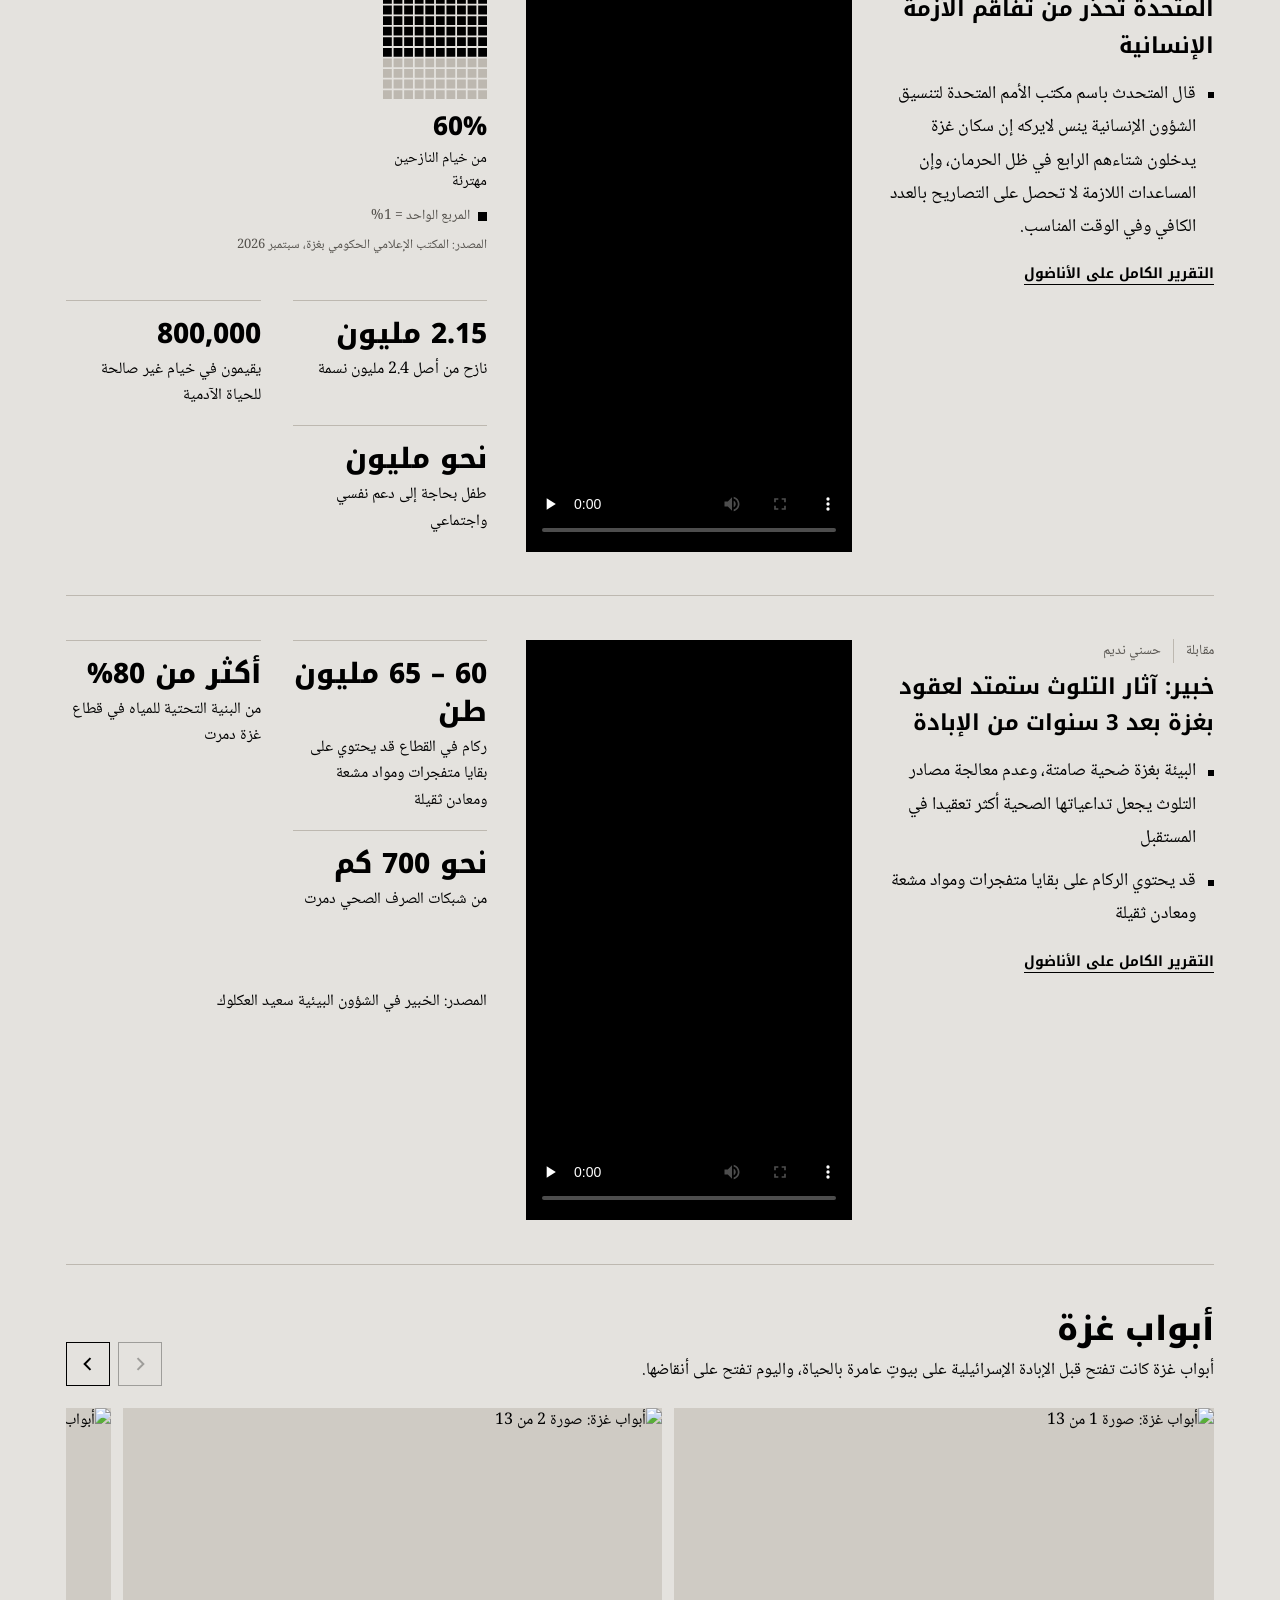
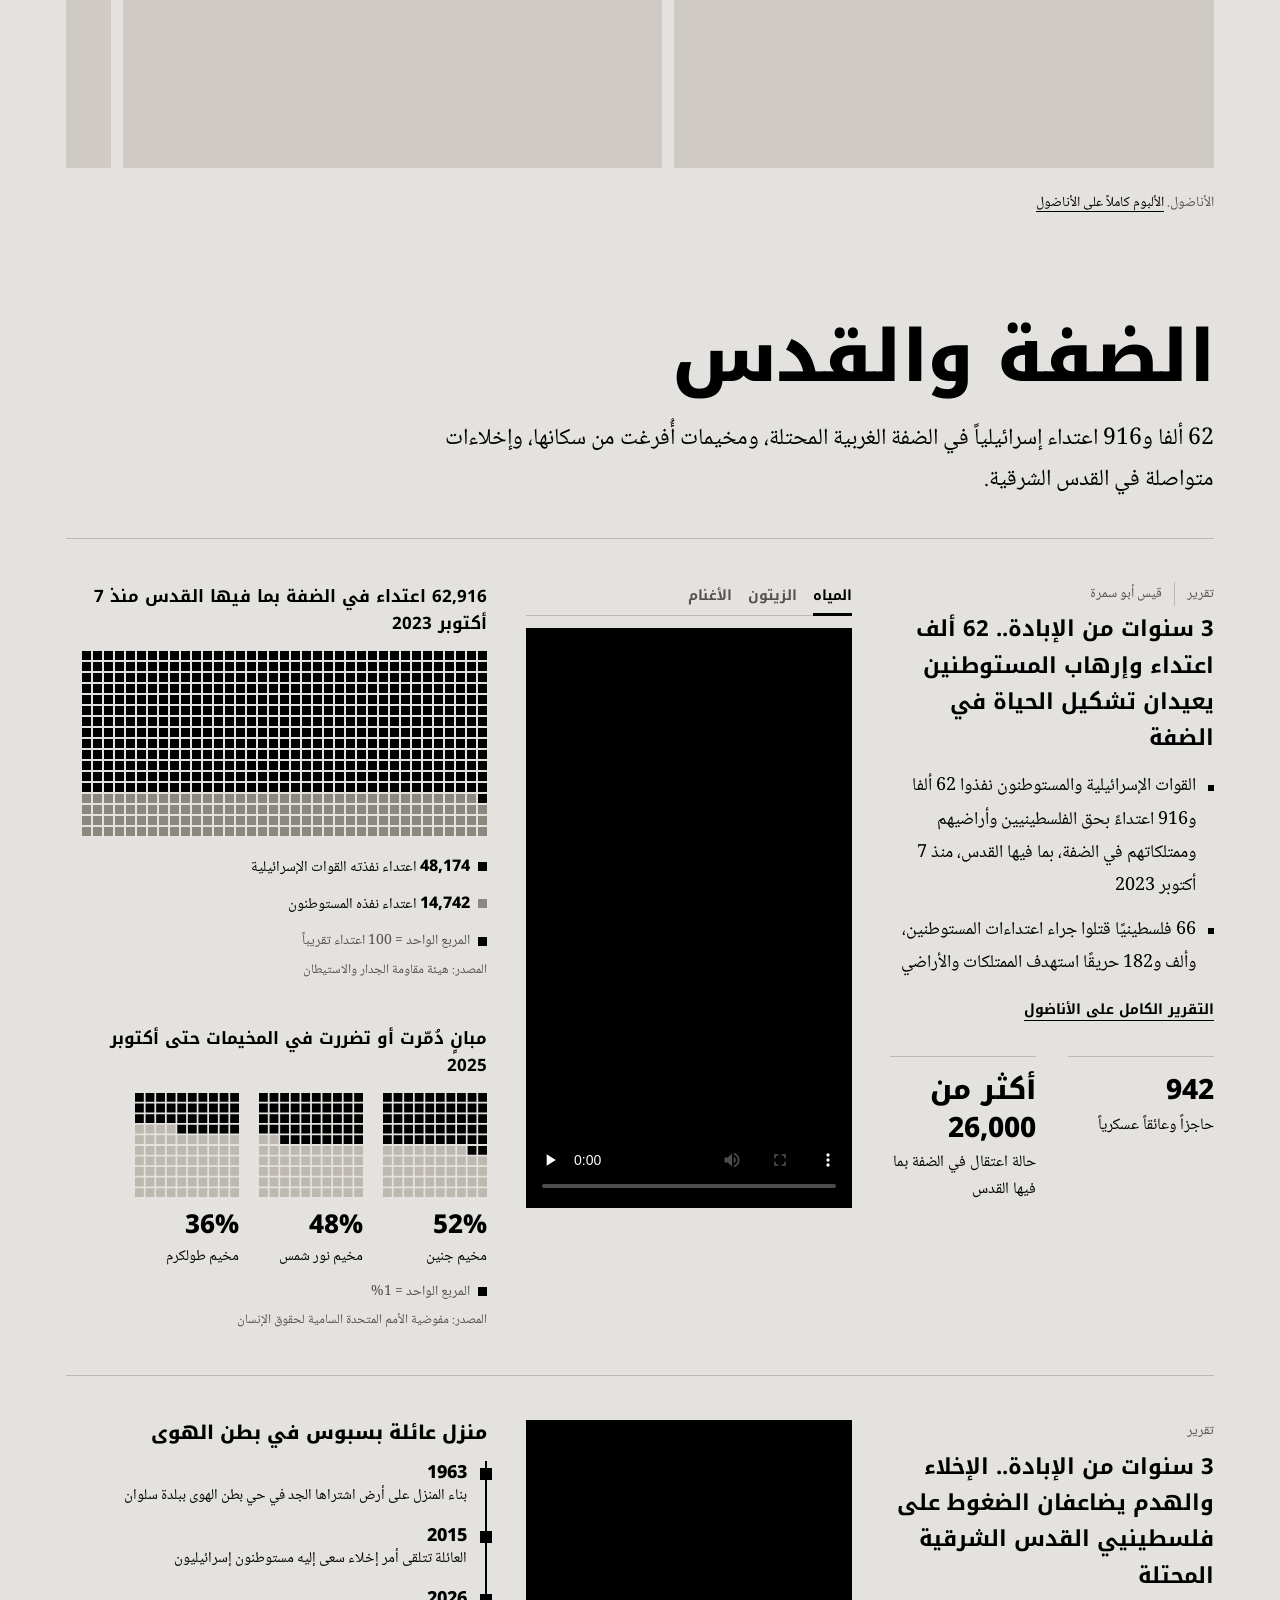
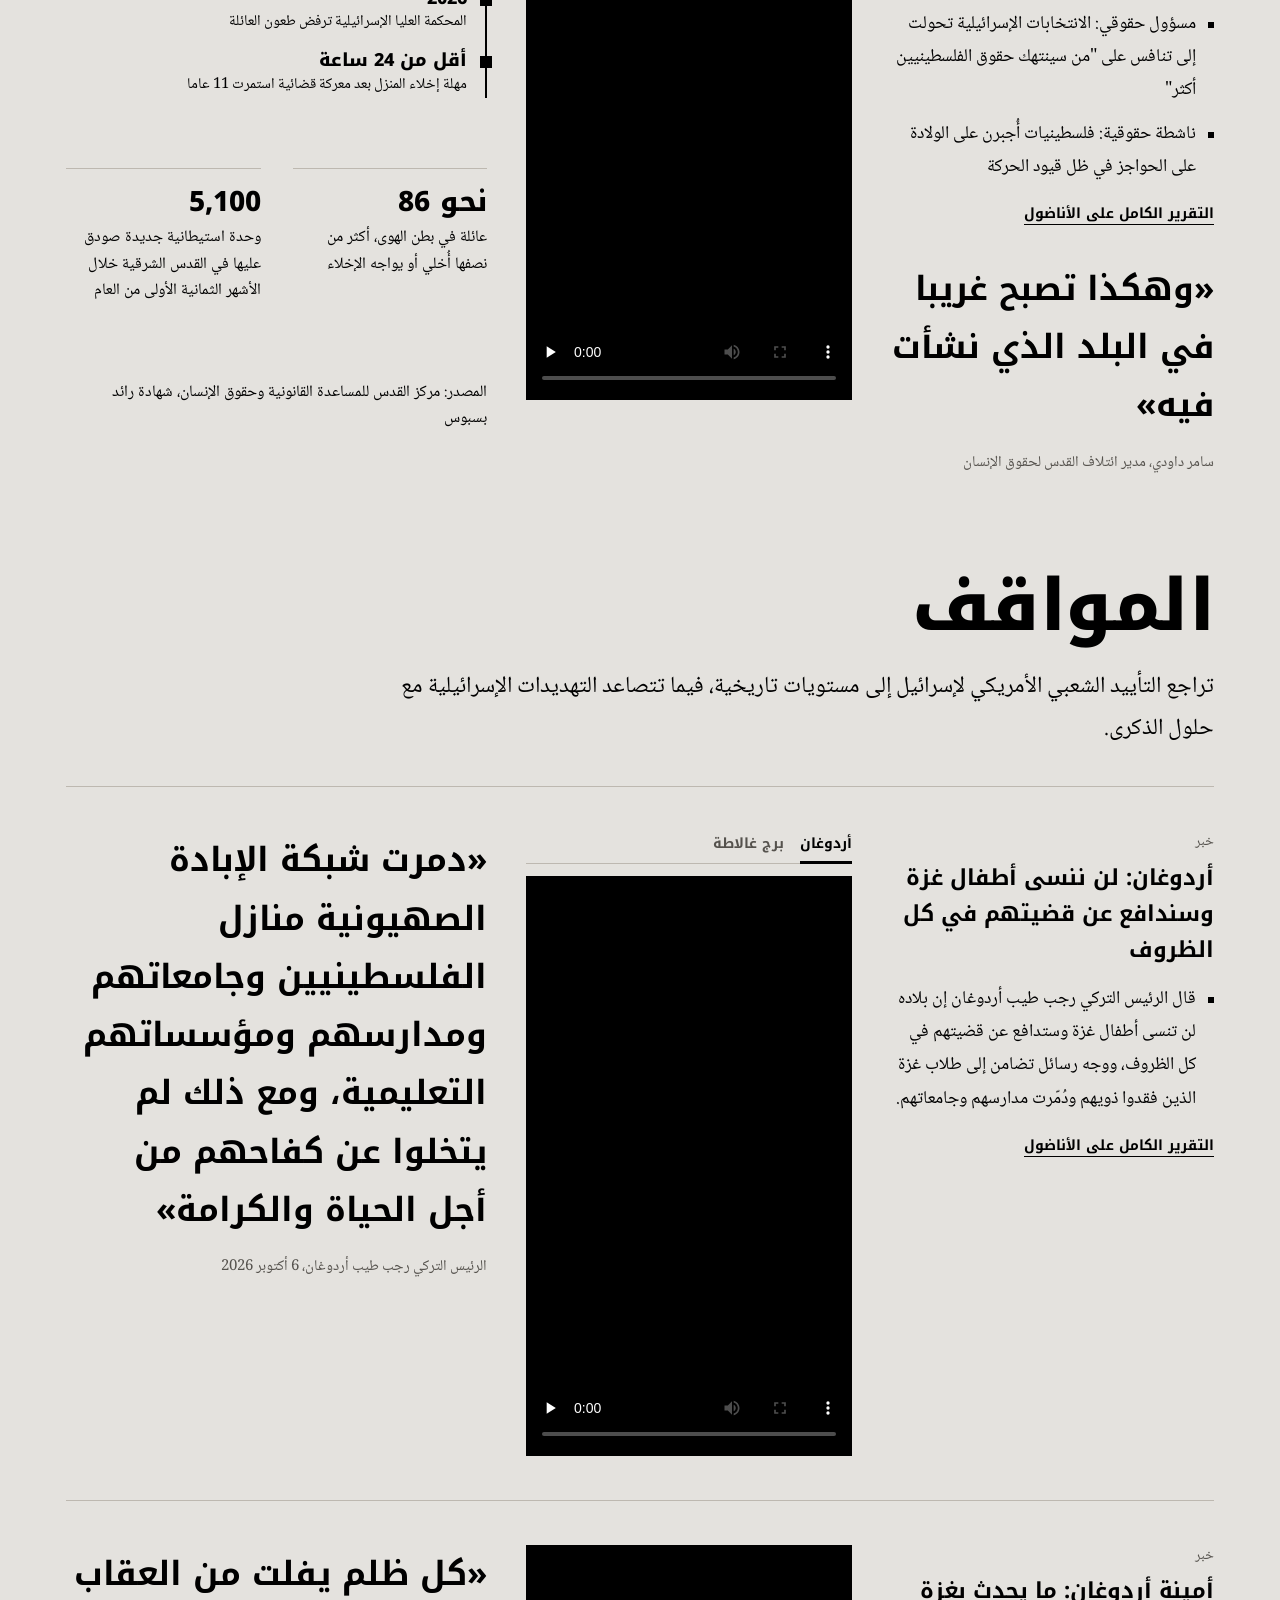
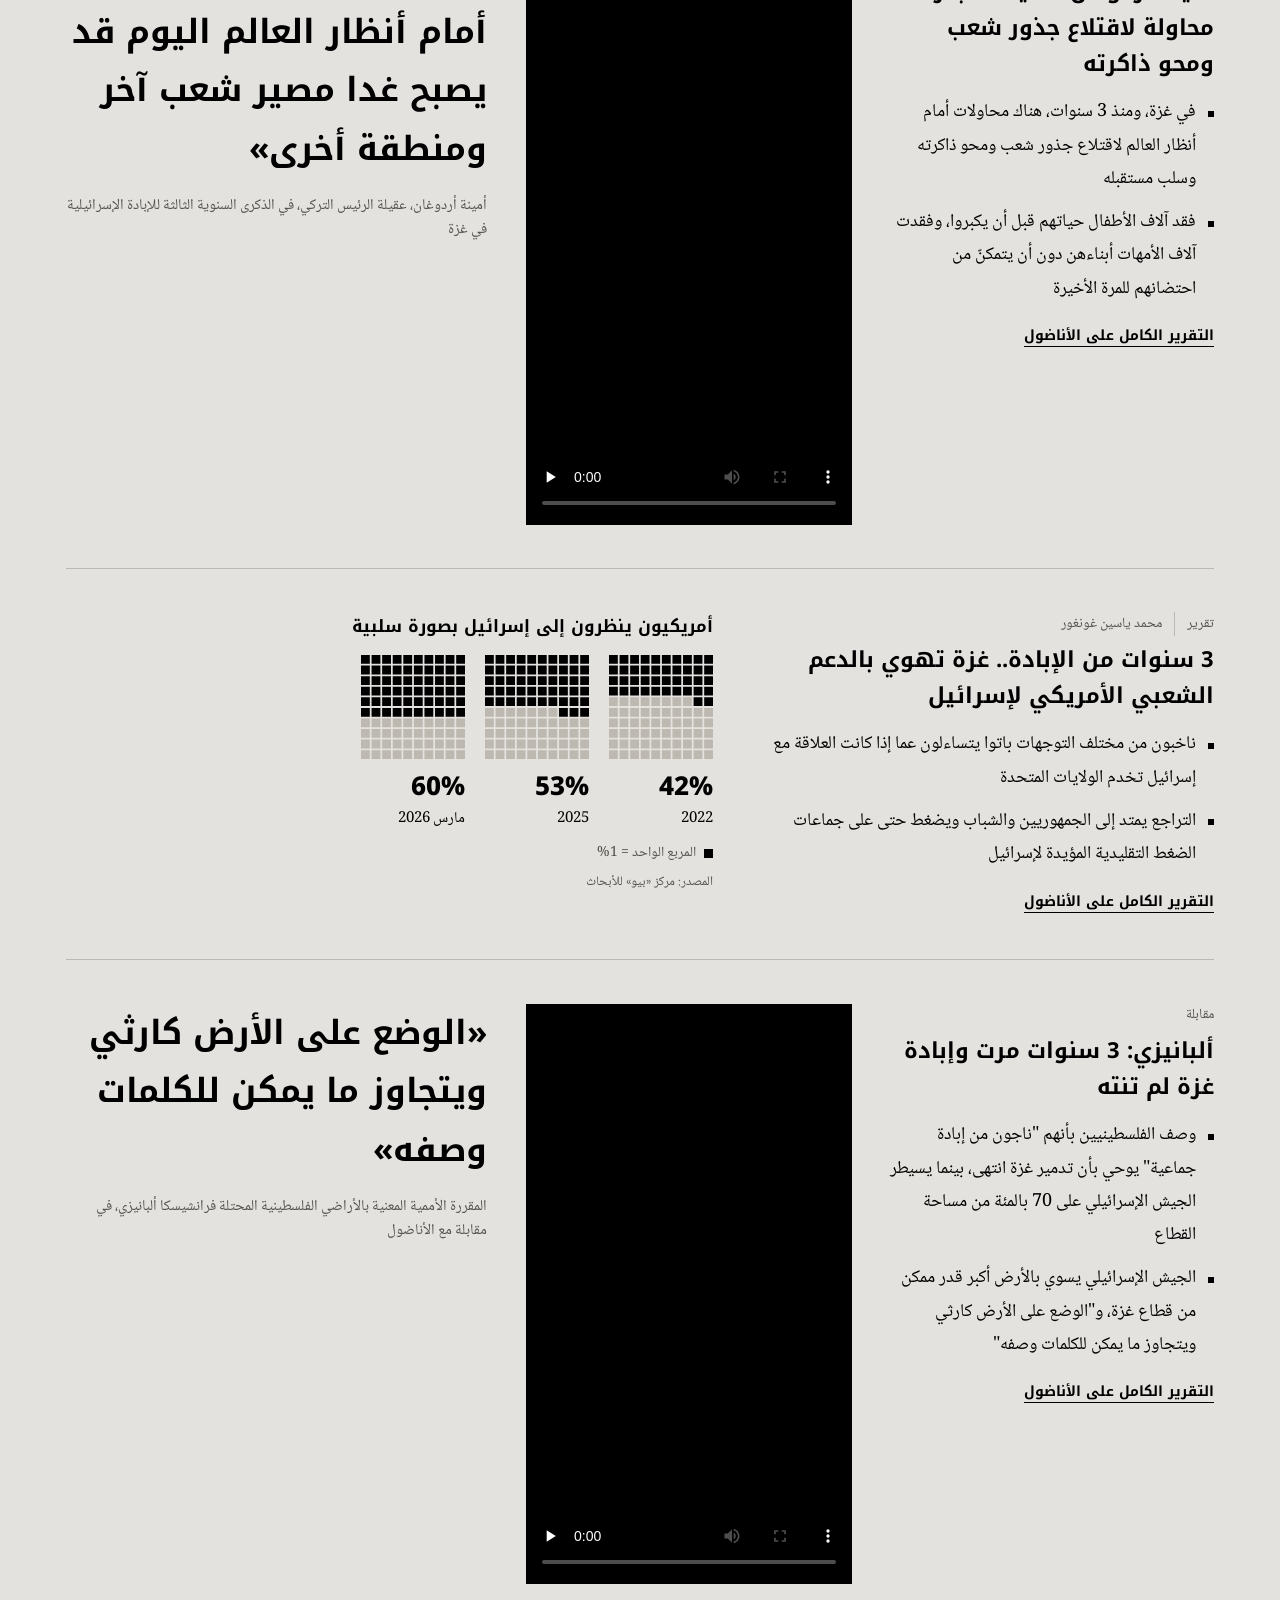
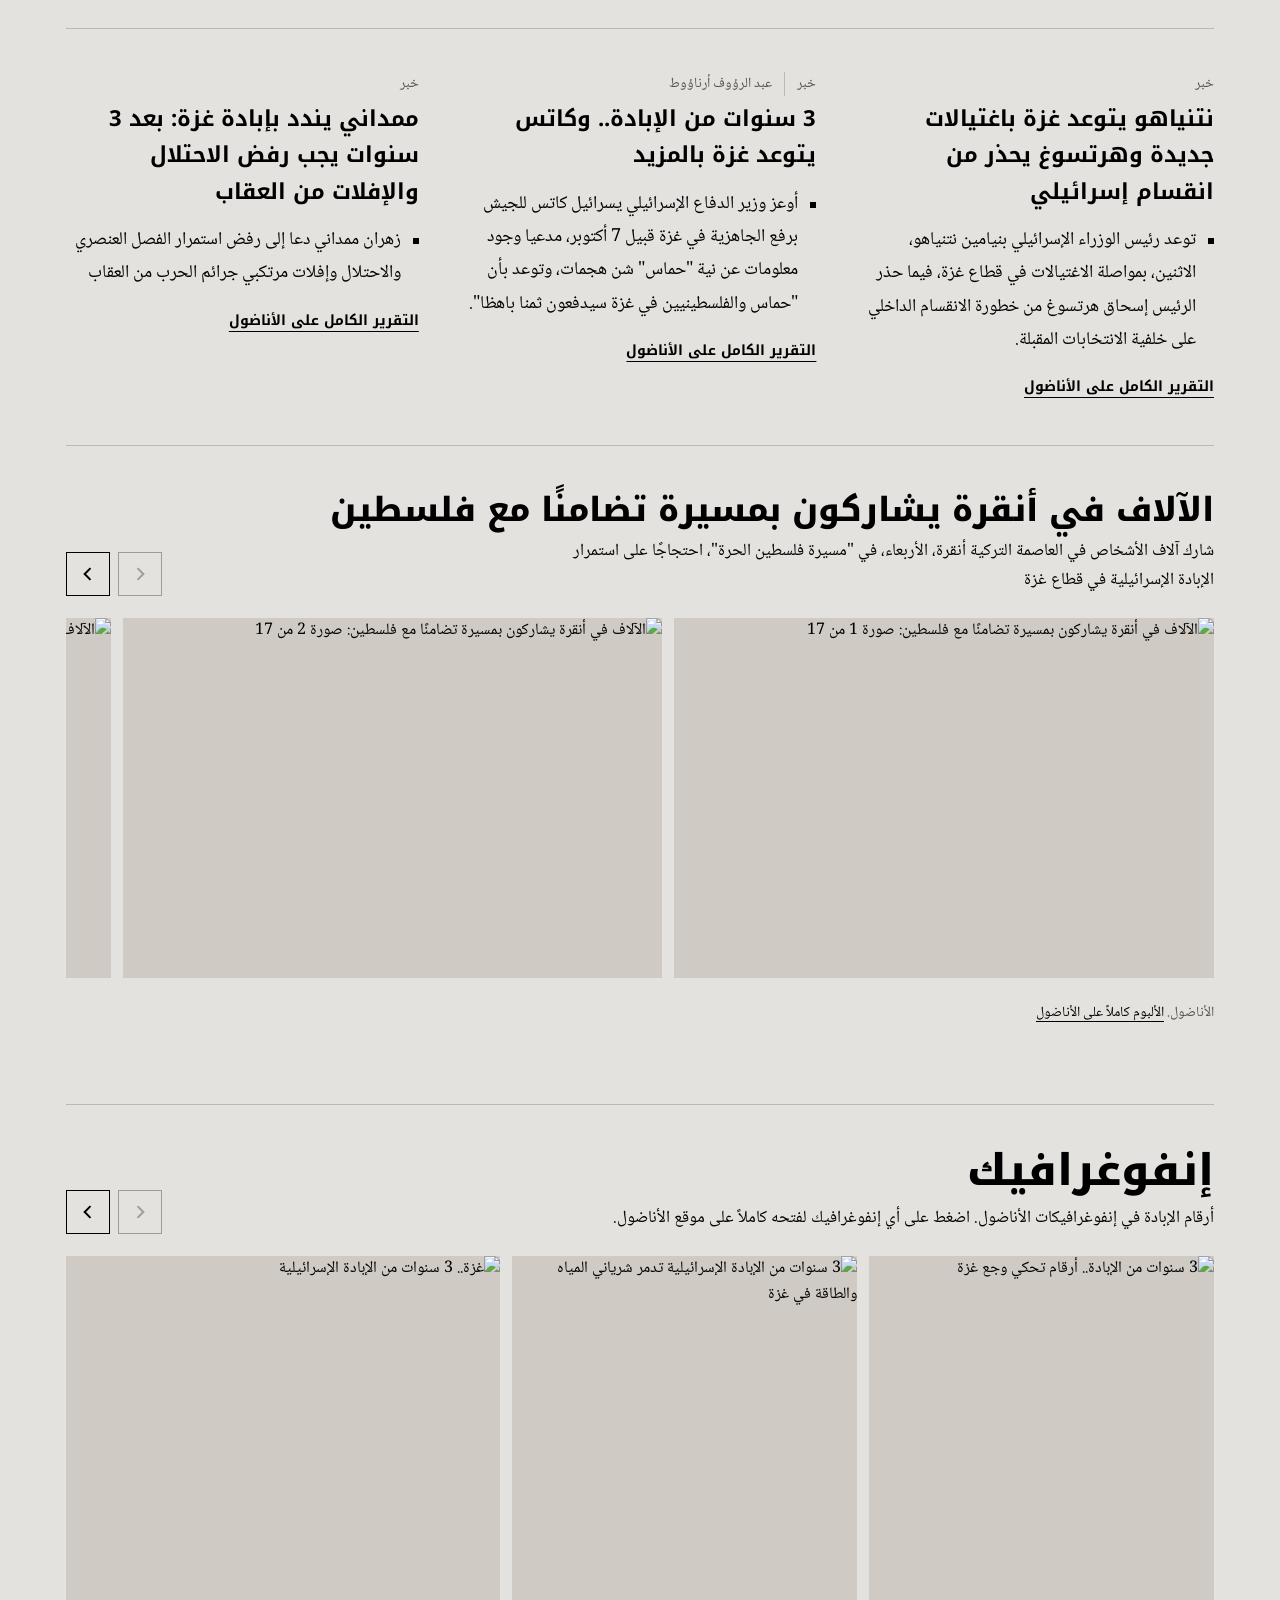
==== commit 0f638a84: "Sports video tab and sports facts row in losses story; tighter spacing between chapters; new height " ====
--- a/index.html
+++ b/index.html
@@ -23,8 +23,8 @@
 <meta name="twitter:description" content="74,243 فلسطينياً قُتلوا في غزة منذ أكتوبر 2023. ملف خاص من الأناضول في الذكرى الثالثة لحرب الإبادة الإسرائيلية على قطاع غزة">
 <meta name="twitter:image" content="https://genogaza.pages.dev/assets/img/og.jpg">
 <link rel="stylesheet" href="assets/css/fonts.css">
-<link rel="stylesheet" href="assets/css/site.css?v=6cab480b">
-<link rel="stylesheet" href="assets/css/home.css?v=6cab480b">
+<link rel="stylesheet" href="assets/css/site.css?v=ad8eab7c">
+<link rel="stylesheet" href="assets/css/home.css?v=ad8eab7c">
 </head>
 <body class="home">
 <header class="bar"><div class="wrap">
@@ -43,7 +43,7 @@
  <p class="hero-src">المصدر: وزارة الصحة بغزة، حتى 5 أكتوبر 2026</p>
  
 </div>
-</section><section class="chapter" id="ch-1" aria-labelledby="ch-1-h"><div class="wrap"><header class="ch-head"><h2 id="ch-1-h">الحصيلة</h2><p>أكثر من 74 ألف قتيل و175 ألف مصاب، ودمار طال 82 بالمئة من مباني القطاع، وفق معطيات فلسطينية وأممية.</p></header><article class="story" id="madha-faqadat-gaza"><div class="st"><p class="kind">إطار<span>نور أبو عيشة</span></p><h3><a href="https://v.aa.com.tr/4080411" target="_blank" rel="noopener">بعد 3 سنوات من الإبادة.. ماذا فقدت غزة؟</a></h3><ul class="pts"><li>الجهاز المركزي للإحصاء الفلسطيني: عدد المباني المتضررة حتى 16 يونيو الماضي بلغ 201 ألف و290 مبنى وعدد الوحدات السكنية المتضررة 328 ألفا و627</li><li>منظمة الصحة العالمية: أكثر من 1800 منشأة صحية تعرضت لأضرار جزئية أو دُمّرت بشكل كامل منذ أكتوبر 2023</li></ul><a class="read" href="https://v.aa.com.tr/4080411" target="_blank" rel="noopener">التقرير الكامل على الأناضول</a><figure class="clip"><video src="assets/video/hadm-gif.mp4" poster="assets/video/hadm-gif.jpg" autoplay loop muted playsinline preload="metadata" aria-label="بعد 3 سنوات من الإبادة.. ماذا فقدت غزة؟"></video></figure></div><figure class="vid"><button class="vid-open" type="button"><svg viewBox="0 0 24 24" aria-hidden="true"><path d="M8 5v14l11-7z" fill="currentColor"/></svg><span>شاهد الفيديو</span></button><video data-src="https://video.twimg.com/amplify_video/2107925214994558976/vid/avc1/720x1280/6lwmKdleKOjYy32W.mp4" poster="https://pbs.twimg.com/media/HUDbKekWkAANsOI.jpg" controls preload="none" playsinline aria-label="بعد 3 سنوات من الإبادة.. ماذا فقدت غزة؟"></video></figure><div class="sv"><figure class="viz "><h4>تضررت أو دُمّرت</h4><div class="grids"><div class="g"><svg viewBox="0 0 118 118" width="118" height="118" role="img" aria-label="من مدارس القطاع: 98%" style="direction:ltr"><path d="M108 0h10v10h-10zM96 0h10v10h-10zM84 0h10v10h-10zM72 0h10v10h-10zM60 0h10v10h-10zM48 0h10v10h-10zM36 0h10v10h-10zM24 0h10v10h-10zM12 0h10v10h-10zM0 0h10v10h-10zM108 12h10v10h-10zM96 12h10v10h-10zM84 12h10v10h-10zM72 12h10v10h-10zM60 12h10v10h-10zM48 12h10v10h-10zM36 12h10v10h-10zM24 12h10v10h-10zM12 12h10v10h-10zM0 12h10v10h-10zM108 24h10v10h-10zM96 24h10v10h-10zM84 24h10v10h-10zM72 24h10v10h-10zM60 24h10v10h-10zM48 24h10v10h-10zM36 24h10v10h-10zM24 24h10v10h-10zM12 24h10v10h-10zM0 24h10v10h-10zM108 36h10v10h-10zM96 36h10v10h-10zM84 36h10v10h-10zM72 36h10v10h-10zM60 36h10v10h-10zM48 36h10v10h-10zM36 36h10v10h-10zM24 36h10v10h-10zM12 36h10v10h-10zM0 36h10v10h-10zM108 48h10v10h-10zM96 48h10v10h-10zM84 48h10v10h-10zM72 48h10v10h-10zM60 48h10v10h-10zM48 48h10v10h-10zM36 48h10v10h-10zM24 48h10v10h-10zM12 48h10v10h-10zM0 48h10v10h-10zM108 60h10v10h-10zM96 60h10v10h-10zM84 60h10v10h-10zM72 60h10v10h-10zM60 60h10v10h-10zM48 60h10v10h-10zM36 60h10v10h-10zM24 60h10v10h-10zM12 60h10v10h-10zM0 60h10v10h-10zM108 72h10v10h-10zM96 72h10v10h-10zM84 72h10v10h-10zM72 72h10v10h-10zM60 72h10v10h-10zM48 72h10v10h-10zM36 72h10v10h-10zM24 72h10v10h-10zM12 72h10v10h-10zM0 72h10v10h-10zM108 84h10v10h-10zM96 84h10v10h-10zM84 84h10v10h-10zM72 84h10v10h-10zM60 84h10v10h-10zM48 84h10v10h-10zM36 84h10v10h-10zM24 84h10v10h-10zM12 84h10v10h-10zM0 84h10v10h-10zM108 96h10v10h-10zM96 96h10v10h-10zM84 96h10v10h-10zM72 96h10v10h-10zM60 96h10v10h-10zM48 96h10v10h-10zM36 96h10v10h-10zM24 96h10v10h-10zM12 96h10v10h-10zM0 96h10v10h-10zM108 108h10v10h-10zM96 108h10v10h-10zM84 108h10v10h-10zM72 108h10v10h-10zM60 108h10v10h-10zM48 108h10v10h-10zM36 108h10v10h-10zM24 108h10v10h-10z" fill="#000000"/><path d="M12 108h10v10h-10zM0 108h10v10h-10z" fill="#BDB8B0"/></svg><b>98%</b><span>من مدارس القطاع</span></div><div class="g"><svg viewBox="0 0 118 118" width="118" height="118" role="img" aria-label="من المنشآت الاقتصادية: 92%" style="direction:ltr"><path d="M108 0h10v10h-10zM96 0h10v10h-10zM84 0h10v10h-10zM72 0h10v10h-10zM60 0h10v10h-10zM48 0h10v10h-10zM36 0h10v10h-10zM24 0h10v10h-10zM12 0h10v10h-10zM0 0h10v10h-10zM108 12h10v10h-10zM96 12h10v10h-10zM84 12h10v10h-10zM72 12h10v10h-10zM60 12h10v10h-10zM48 12h10v10h-10zM36 12h10v10h-10zM24 12h10v10h-10zM12 12h10v10h-10zM0 12h10v10h-10zM108 24h10v10h-10zM96 24h10v10h-10zM84 24h10v10h-10zM72 24h10v10h-10zM60 24h10v10h-10zM48 24h10v10h-10zM36 24h10v10h-10zM24 24h10v10h-10zM12 24h10v10h-10zM0 24h10v10h-10zM108 36h10v10h-10zM96 36h10v10h-10zM84 36h10v10h-10zM72 36h10v10h-10zM60 36h10v10h-10zM48 36h10v10h-10zM36 36h10v10h-10zM24 36h10v10h-10zM12 36h10v10h-10zM0 36h10v10h-10zM108 48h10v10h-10zM96 48h10v10h-10zM84 48h10v10h-10zM72 48h10v10h-10zM60 48h10v10h-10zM48 48h10v10h-10zM36 48h10v10h-10zM24 48h10v10h-10zM12 48h10v10h-10zM0 48h10v10h-10zM108 60h10v10h-10zM96 60h10v10h-10zM84 60h10v10h-10zM72 60h10v10h-10zM60 60h10v10h-10zM48 60h10v10h-10zM36 60h10v10h-10zM24 60h10v10h-10zM12 60h10v10h-10zM0 60h10v10h-10zM108 72h10v10h-10zM96 72h10v10h-10zM84 72h10v10h-10zM72 72h10v10h-10zM60 72h10v10h-10zM48 72h10v10h-10zM36 72h10v10h-10zM24 72h10v10h-10zM12 72h10v10h-10zM0 72h10v10h-10zM108 84h10v10h-10zM96 84h10v10h-10zM84 84h10v10h-10zM72 84h10v10h-10zM60 84h10v10h-10zM48 84h10v10h-10zM36 84h10v10h-10zM24 84h10v10h-10zM12 84h10v10h-10zM0 84h10v10h-10zM108 96h10v10h-10zM96 96h10v10h-10zM84 96h10v10h-10zM72 96h10v10h-10zM60 96h10v10h-10zM48 96h10v10h-10zM36 96h10v10h-10zM24 96h10v10h-10zM12 96h10v10h-10zM0 96h10v10h-10zM108 108h10v10h-10zM96 108h10v10h-10z" fill="#000000"/><path d="M84 108h10v10h-10zM72 108h10v10h-10zM60 108h10v10h-10zM48 108h10v10h-10zM36 108h10v10h-10zM24 108h10v10h-10zM12 108h10v10h-10zM0 108h10v10h-10z" fill="#BDB8B0"/></svg><b>92%</b><span>من المنشآت الاقتصادية</span></div><div class="g"><svg viewBox="0 0 118 118" width="118" height="118" role="img" aria-label="من المباني: 82%" style="direction:ltr"><path d="M108 0h10v10h-10zM96 0h10v10h-10zM84 0h10v10h-10zM72 0h10v10h-10zM60 0h10v10h-10zM48 0h10v10h-10zM36 0h10v10h-10zM24 0h10v10h-10zM12 0h10v10h-10zM0 0h10v10h-10zM108 12h10v10h-10zM96 12h10v10h-10zM84 12h10v10h-10zM72 12h10v10h-10zM60 12h10v10h-10zM48 12h10v10h-10zM36 12h10v10h-10zM24 12h10v10h-10zM12 12h10v10h-10zM0 12h10v10h-10zM108 24h10v10h-10zM96 24h10v10h-10zM84 24h10v10h-10zM72 24h10v10h-10zM60 24h10v10h-10zM48 24h10v10h-10zM36 24h10v10h-10zM24 24h10v10h-10zM12 24h10v10h-10zM0 24h10v10h-10zM108 36h10v10h-10zM96 36h10v10h-10zM84 36h10v10h-10zM72 36h10v10h-10zM60 36h10v10h-10zM48 36h10v10h-10zM36 36h10v10h-10zM24 36h10v10h-10zM12 36h10v10h-10zM0 36h10v10h-10zM108 48h10v10h-10zM96 48h10v10h-10zM84 48h10v10h-10zM72 48h10v10h-10zM60 48h10v10h-10zM48 48h10v10h-10zM36 48h10v10h-10zM24 48h10v10h-10zM12 48h10v10h-10zM0 48h10v10h-10zM108 60h10v10h-10zM96 60h10v10h-10zM84 60h10v10h-10zM72 60h10v10h-10zM60 60h10v10h-10zM48 60h10v10h-10zM36 60h10v10h-10zM24 60h10v10h-10zM12 60h10v10h-10zM0 60h10v10h-10zM108 72h10v10h-10zM96 72h10v10h-10zM84 72h10v10h-10zM72 72h10v10h-10zM60 72h10v10h-10zM48 72h10v10h-10zM36 72h10v10h-10zM24 72h10v10h-10zM12 72h10v10h-10zM0 72h10v10h-10zM108 84h10v10h-10zM96 84h10v10h-10zM84 84h10v10h-10zM72 84h10v10h-10zM60 84h10v10h-10zM48 84h10v10h-10zM36 84h10v10h-10zM24 84h10v10h-10zM12 84h10v10h-10zM0 84h10v10h-10zM108 96h10v10h-10zM96 96h10v10h-10z" fill="#000000"/><path d="M84 96h10v10h-10zM72 96h10v10h-10zM60 96h10v10h-10zM48 96h10v10h-10zM36 96h10v10h-10zM24 96h10v10h-10zM12 96h10v10h-10zM0 96h10v10h-10zM108 108h10v10h-10zM96 108h10v10h-10zM84 108h10v10h-10zM72 108h10v10h-10zM60 108h10v10h-10zM48 108h10v10h-10zM36 108h10v10h-10zM24 108h10v10h-10zM12 108h10v10h-10zM0 108h10v10h-10z" fill="#BDB8B0"/></svg><b>82%</b><span>من المباني</span></div></div><p class="key"><i></i>المربع الواحد = 1%</p><figcaption>المصادر: يونيسف، أونكتاد، الجهاز المركزي للإحصاء الفلسطيني (حتى 16 يونيو 2026)</figcaption></figure><dl class="facts"><div><dt>201,290</dt><dd>مبنى متضرراً، منها 134,422 دُمّرت بالكامل</dd></div><div><dt>328,627</dt><dd>وحدة سكنية متضررة</dd></div><div><dt>71.4 مليار دولار</dt><dd>تكلفة التعافي وإعادة الإعمار</dd></div><div><dt>77 عاماً</dt><dd>تراجع في التنمية البشرية وفق تقديرات أممية</dd></div></dl></div></article><section class="gal" aria-labelledby="gal-h">
+</section><section class="chapter" id="ch-1" aria-labelledby="ch-1-h"><div class="wrap"><header class="ch-head"><h2 id="ch-1-h">الحصيلة</h2><p>أكثر من 74 ألف قتيل و175 ألف مصاب، ودمار طال 82 بالمئة من مباني القطاع، وفق معطيات فلسطينية وأممية.</p></header><article class="story" id="madha-faqadat-gaza"><div class="st"><p class="kind">إطار<span>نور أبو عيشة</span></p><h3><a href="https://v.aa.com.tr/4080411" target="_blank" rel="noopener">بعد 3 سنوات من الإبادة.. ماذا فقدت غزة؟</a></h3><ul class="pts"><li>الجهاز المركزي للإحصاء الفلسطيني: عدد المباني المتضررة حتى 16 يونيو الماضي بلغ 201 ألف و290 مبنى وعدد الوحدات السكنية المتضررة 328 ألفا و627</li><li>منظمة الصحة العالمية: أكثر من 1800 منشأة صحية تعرضت لأضرار جزئية أو دُمّرت بشكل كامل منذ أكتوبر 2023</li></ul><a class="read" href="https://v.aa.com.tr/4080411" target="_blank" rel="noopener">التقرير الكامل على الأناضول</a><figure class="clip"><video src="assets/video/hadm-gif.mp4" poster="assets/video/hadm-gif.jpg" autoplay loop muted playsinline preload="metadata" aria-label="بعد 3 سنوات من الإبادة.. ماذا فقدت غزة؟"></video></figure></div><figure class="vid multi"><button class="vid-open" type="button"><svg viewBox="0 0 24 24" aria-hidden="true"><path d="M8 5v14l11-7z" fill="currentColor"/></svg><span>شاهد الفيديوهات (2)</span></button><div class="vtabs" role="tablist" aria-label="فيديوهات التقرير"><button type="button" role="tab" aria-selected="true" data-i="0">الأقمار الصناعية</button><button type="button" role="tab" aria-selected="false" data-i="1">الرياضة</button></div><div class="vitem" role="tabpanel"><video data-src="https://video.twimg.com/amplify_video/2107925214994558976/vid/avc1/720x1280/6lwmKdleKOjYy32W.mp4" poster="https://pbs.twimg.com/media/HUDbKekWkAANsOI.jpg" controls preload="none" playsinline aria-label="بعد 3 سنوات من الإبادة.. ماذا فقدت غزة؟: الأقمار الصناعية"></video></div><div class="vitem" role="tabpanel" hidden><video data-src="https://video.twimg.com/amplify_video/2108066427823685633/vid/avc1/720x1280/dmXHhtts8686XwjT.mp4" poster="https://pbs.twimg.com/media/HUFczf7WsAA33-C.jpg" controls preload="none" playsinline aria-label="بعد 3 سنوات من الإبادة.. ماذا فقدت غزة؟: الرياضة"></video></div></figure><div class="sv"><figure class="viz "><h4>تضررت أو دُمّرت</h4><div class="grids"><div class="g"><svg viewBox="0 0 118 118" width="118" height="118" role="img" aria-label="من مدارس القطاع: 98%" style="direction:ltr"><path d="M108 0h10v10h-10zM96 0h10v10h-10zM84 0h10v10h-10zM72 0h10v10h-10zM60 0h10v10h-10zM48 0h10v10h-10zM36 0h10v10h-10zM24 0h10v10h-10zM12 0h10v10h-10zM0 0h10v10h-10zM108 12h10v10h-10zM96 12h10v10h-10zM84 12h10v10h-10zM72 12h10v10h-10zM60 12h10v10h-10zM48 12h10v10h-10zM36 12h10v10h-10zM24 12h10v10h-10zM12 12h10v10h-10zM0 12h10v10h-10zM108 24h10v10h-10zM96 24h10v10h-10zM84 24h10v10h-10zM72 24h10v10h-10zM60 24h10v10h-10zM48 24h10v10h-10zM36 24h10v10h-10zM24 24h10v10h-10zM12 24h10v10h-10zM0 24h10v10h-10zM108 36h10v10h-10zM96 36h10v10h-10zM84 36h10v10h-10zM72 36h10v10h-10zM60 36h10v10h-10zM48 36h10v10h-10zM36 36h10v10h-10zM24 36h10v10h-10zM12 36h10v10h-10zM0 36h10v10h-10zM108 48h10v10h-10zM96 48h10v10h-10zM84 48h10v10h-10zM72 48h10v10h-10zM60 48h10v10h-10zM48 48h10v10h-10zM36 48h10v10h-10zM24 48h10v10h-10zM12 48h10v10h-10zM0 48h10v10h-10zM108 60h10v10h-10zM96 60h10v10h-10zM84 60h10v10h-10zM72 60h10v10h-10zM60 60h10v10h-10zM48 60h10v10h-10zM36 60h10v10h-10zM24 60h10v10h-10zM12 60h10v10h-10zM0 60h10v10h-10zM108 72h10v10h-10zM96 72h10v10h-10zM84 72h10v10h-10zM72 72h10v10h-10zM60 72h10v10h-10zM48 72h10v10h-10zM36 72h10v10h-10zM24 72h10v10h-10zM12 72h10v10h-10zM0 72h10v10h-10zM108 84h10v10h-10zM96 84h10v10h-10zM84 84h10v10h-10zM72 84h10v10h-10zM60 84h10v10h-10zM48 84h10v10h-10zM36 84h10v10h-10zM24 84h10v10h-10zM12 84h10v10h-10zM0 84h10v10h-10zM108 96h10v10h-10zM96 96h10v10h-10zM84 96h10v10h-10zM72 96h10v10h-10zM60 96h10v10h-10zM48 96h10v10h-10zM36 96h10v10h-10zM24 96h10v10h-10zM12 96h10v10h-10zM0 96h10v10h-10zM108 108h10v10h-10zM96 108h10v10h-10zM84 108h10v10h-10zM72 108h10v10h-10zM60 108h10v10h-10zM48 108h10v10h-10zM36 108h10v10h-10zM24 108h10v10h-10z" fill="#000000"/><path d="M12 108h10v10h-10zM0 108h10v10h-10z" fill="#BDB8B0"/></svg><b>98%</b><span>من مدارس القطاع</span></div><div class="g"><svg viewBox="0 0 118 118" width="118" height="118" role="img" aria-label="من المنشآت الاقتصادية: 92%" style="direction:ltr"><path d="M108 0h10v10h-10zM96 0h10v10h-10zM84 0h10v10h-10zM72 0h10v10h-10zM60 0h10v10h-10zM48 0h10v10h-10zM36 0h10v10h-10zM24 0h10v10h-10zM12 0h10v10h-10zM0 0h10v10h-10zM108 12h10v10h-10zM96 12h10v10h-10zM84 12h10v10h-10zM72 12h10v10h-10zM60 12h10v10h-10zM48 12h10v10h-10zM36 12h10v10h-10zM24 12h10v10h-10zM12 12h10v10h-10zM0 12h10v10h-10zM108 24h10v10h-10zM96 24h10v10h-10zM84 24h10v10h-10zM72 24h10v10h-10zM60 24h10v10h-10zM48 24h10v10h-10zM36 24h10v10h-10zM24 24h10v10h-10zM12 24h10v10h-10zM0 24h10v10h-10zM108 36h10v10h-10zM96 36h10v10h-10zM84 36h10v10h-10zM72 36h10v10h-10zM60 36h10v10h-10zM48 36h10v10h-10zM36 36h10v10h-10zM24 36h10v10h-10zM12 36h10v10h-10zM0 36h10v10h-10zM108 48h10v10h-10zM96 48h10v10h-10zM84 48h10v10h-10zM72 48h10v10h-10zM60 48h10v10h-10zM48 48h10v10h-10zM36 48h10v10h-10zM24 48h10v10h-10zM12 48h10v10h-10zM0 48h10v10h-10zM108 60h10v10h-10zM96 60h10v10h-10zM84 60h10v10h-10zM72 60h10v10h-10zM60 60h10v10h-10zM48 60h10v10h-10zM36 60h10v10h-10zM24 60h10v10h-10zM12 60h10v10h-10zM0 60h10v10h-10zM108 72h10v10h-10zM96 72h10v10h-10zM84 72h10v10h-10zM72 72h10v10h-10zM60 72h10v10h-10zM48 72h10v10h-10zM36 72h10v10h-10zM24 72h10v10h-10zM12 72h10v10h-10zM0 72h10v10h-10zM108 84h10v10h-10zM96 84h10v10h-10zM84 84h10v10h-10zM72 84h10v10h-10zM60 84h10v10h-10zM48 84h10v10h-10zM36 84h10v10h-10zM24 84h10v10h-10zM12 84h10v10h-10zM0 84h10v10h-10zM108 96h10v10h-10zM96 96h10v10h-10zM84 96h10v10h-10zM72 96h10v10h-10zM60 96h10v10h-10zM48 96h10v10h-10zM36 96h10v10h-10zM24 96h10v10h-10zM12 96h10v10h-10zM0 96h10v10h-10zM108 108h10v10h-10zM96 108h10v10h-10z" fill="#000000"/><path d="M84 108h10v10h-10zM72 108h10v10h-10zM60 108h10v10h-10zM48 108h10v10h-10zM36 108h10v10h-10zM24 108h10v10h-10zM12 108h10v10h-10zM0 108h10v10h-10z" fill="#BDB8B0"/></svg><b>92%</b><span>من المنشآت الاقتصادية</span></div><div class="g"><svg viewBox="0 0 118 118" width="118" height="118" role="img" aria-label="من المباني: 82%" style="direction:ltr"><path d="M108 0h10v10h-10zM96 0h10v10h-10zM84 0h10v10h-10zM72 0h10v10h-10zM60 0h10v10h-10zM48 0h10v10h-10zM36 0h10v10h-10zM24 0h10v10h-10zM12 0h10v10h-10zM0 0h10v10h-10zM108 12h10v10h-10zM96 12h10v10h-10zM84 12h10v10h-10zM72 12h10v10h-10zM60 12h10v10h-10zM48 12h10v10h-10zM36 12h10v10h-10zM24 12h10v10h-10zM12 12h10v10h-10zM0 12h10v10h-10zM108 24h10v10h-10zM96 24h10v10h-10zM84 24h10v10h-10zM72 24h10v10h-10zM60 24h10v10h-10zM48 24h10v10h-10zM36 24h10v10h-10zM24 24h10v10h-10zM12 24h10v10h-10zM0 24h10v10h-10zM108 36h10v10h-10zM96 36h10v10h-10zM84 36h10v10h-10zM72 36h10v10h-10zM60 36h10v10h-10zM48 36h10v10h-10zM36 36h10v10h-10zM24 36h10v10h-10zM12 36h10v10h-10zM0 36h10v10h-10zM108 48h10v10h-10zM96 48h10v10h-10zM84 48h10v10h-10zM72 48h10v10h-10zM60 48h10v10h-10zM48 48h10v10h-10zM36 48h10v10h-10zM24 48h10v10h-10zM12 48h10v10h-10zM0 48h10v10h-10zM108 60h10v10h-10zM96 60h10v10h-10zM84 60h10v10h-10zM72 60h10v10h-10zM60 60h10v10h-10zM48 60h10v10h-10zM36 60h10v10h-10zM24 60h10v10h-10zM12 60h10v10h-10zM0 60h10v10h-10zM108 72h10v10h-10zM96 72h10v10h-10zM84 72h10v10h-10zM72 72h10v10h-10zM60 72h10v10h-10zM48 72h10v10h-10zM36 72h10v10h-10zM24 72h10v10h-10zM12 72h10v10h-10zM0 72h10v10h-10zM108 84h10v10h-10zM96 84h10v10h-10zM84 84h10v10h-10zM72 84h10v10h-10zM60 84h10v10h-10zM48 84h10v10h-10zM36 84h10v10h-10zM24 84h10v10h-10zM12 84h10v10h-10zM0 84h10v10h-10zM108 96h10v10h-10zM96 96h10v10h-10z" fill="#000000"/><path d="M84 96h10v10h-10zM72 96h10v10h-10zM60 96h10v10h-10zM48 96h10v10h-10zM36 96h10v10h-10zM24 96h10v10h-10zM12 96h10v10h-10zM0 96h10v10h-10zM108 108h10v10h-10zM96 108h10v10h-10zM84 108h10v10h-10zM72 108h10v10h-10zM60 108h10v10h-10zM48 108h10v10h-10zM36 108h10v10h-10zM24 108h10v10h-10zM12 108h10v10h-10zM0 108h10v10h-10z" fill="#BDB8B0"/></svg><b>82%</b><span>من المباني</span></div></div><p class="key"><i></i>المربع الواحد = 1%</p><figcaption>المصادر: يونيسف، أونكتاد، الجهاز المركزي للإحصاء الفلسطيني (حتى 16 يونيو 2026)</figcaption></figure><dl class="facts"><div><dt>201,290</dt><dd>مبنى متضرراً، منها 134,422 دُمّرت بالكامل</dd></div><div><dt>328,627</dt><dd>وحدة سكنية متضررة</dd></div><div><dt>71.4 مليار دولار</dt><dd>تكلفة التعافي وإعادة الإعمار</dd></div><div><dt>77 عاماً</dt><dd>تراجع في التنمية البشرية وفق تقديرات أممية</dd></div></dl></div><div class="sx"><h4>الرياضة</h4><dl class="facts"><div><dt>أكثر من 265</dt><dd>منشأة رياضية تضررت كليا أو جزئيا منذ أكتوبر 2023</dd></div><div><dt>1014</dt><dd>قتيلا من الأوساط الرياضية والشبابية والكشفية، بينهم أكثر من 560 من لاعبي ومدربي وحكام وإداريي كرة القدم</dd></div></dl><p class="fsrc">المصدر: مصطفى صيام، الاتحاد الفلسطيني لكرة القدم</p></div></article><section class="gal" aria-labelledby="gal-h">
  <div class="gal-head">
   <div><h3 id="gal-h">قبل وبعد</h3><p>صور «قبل وبعد» توثّق حجم الدمار الذي خلّفه الاحتلال الإسرائيلي على قطاع غزة</p></div>
   <div class="gal-nav"><button type="button" class="gal-prev" aria-label="السابق"><svg viewBox="0 0 24 24" aria-hidden="true"><path d="M15 5l-7 7 7 7" fill="none" stroke="currentColor" stroke-width="2.4"/></svg></button><button type="button" class="gal-next" aria-label="التالي"><svg viewBox="0 0 24 24" aria-hidden="true"><path d="M15 5l-7 7 7 7" fill="none" stroke="currentColor" stroke-width="2.4"/></svg></button></div>
@@ -78,7 +78,7 @@
  </div>
  <div class="gal-strip" tabindex="0" aria-label="7 إنفوغرافيك، اسحب للتنقل"><figure class="ig-i"><a href="https://v.aa.com.tr/54358/ig" target="_blank" rel="noopener"><span class="im" style="aspect-ratio:1120/1493"><img src="g/ig_20261008_33efdd6a6fd380b6e4155ca635d762f6.jpg" loading="lazy" width="1120" height="1493" alt="3 سنوات من الإبادة.. أرقام تحكي وجع غزة"></span><figcaption>3 سنوات من الإبادة.. أرقام تحكي وجع غزة</figcaption></a></figure><figure class="ig-i"><a href="https://v.aa.com.tr/54356/ig" target="_blank" rel="noopener"><span class="im" style="aspect-ratio:1120/1493"><img src="g/ig_20261007_b1766ab0fd15cff6429d4d4cd6b0d608.jpg" loading="lazy" width="1120" height="1493" alt="3 سنوات من الإبادة الإسرائيلية تدمر شرياني المياه والطاقة في غزة"></span><figcaption>3 سنوات من الإبادة الإسرائيلية تدمر شرياني المياه والطاقة في غزة</figcaption></a></figure><figure class="ig-i"><a href="https://v.aa.com.tr/54349/ig" target="_blank" rel="noopener"><span class="im" style="aspect-ratio:1120/747"><img src="g/ig_20261007_ba23ddb952f0131d2430722d7d785a57.jpg" loading="lazy" width="1120" height="747" alt="غزة.. 3 سنوات من الإبادة الإسرائيلية"></span><figcaption>غزة.. 3 سنوات من الإبادة الإسرائيلية</figcaption></a></figure><figure class="ig-i"><a href="https://v.aa.com.tr/54354/ig" target="_blank" rel="noopener"><span class="im" style="aspect-ratio:1120/743"><img src="g/ig_20261007_3d30a47e570789b292daaf95e0d28ab2.jpg" loading="lazy" width="1120" height="743" alt="3 سنوات من الإبادة.. كيف دمرت إسرائيل التعليم في غزة؟"></span><figcaption>3 سنوات من الإبادة.. كيف دمرت إسرائيل التعليم في غزة؟</figcaption></a></figure><figure class="ig-i"><a href="https://v.aa.com.tr/54323/ig" target="_blank" rel="noopener"><span class="im" style="aspect-ratio:1120/1493"><img src="g/ig_20261006_6833a05bd4238db77869be083536d601.jpg" loading="lazy" width="1120" height="1493" alt="بين الركام.. 82 بالمئة من مباني غزة تحمل آثار الإبادة"></span><figcaption>بين الركام.. 82 بالمئة من مباني غزة تحمل آثار الإبادة</figcaption></a></figure><figure class="ig-i"><a href="https://v.aa.com.tr/54324/ig" target="_blank" rel="noopener"><span class="im" style="aspect-ratio:1120/1400"><img src="g/ig_20261006_7b83ad415f6189811d1882f31b896285.jpg" loading="lazy" width="1120" height="1400" alt="حصيلة مأساوية.. 21 ألفًا و745 طفلًا من ضحايا الإبادة الإسرائيلية في غزة"></span><figcaption>حصيلة مأساوية.. 21 ألفًا و745 طفلًا من ضحايا الإبادة الإسرائيلية في غزة</figcaption></a></figure><figure class="ig-i"><a href="https://v.aa.com.tr/54329/ig" target="_blank" rel="noopener"><span class="im" style="aspect-ratio:1120/747"><img src="g/ig_20261006_96df2f1cf7bbf901f197caa4ec5e674b.jpg" loading="lazy" width="1120" height="747" alt="حوالي 63 ألف اعتداء إسرائيلي على فلسطينيي الضفة منذ 2023"></span><figcaption>حوالي 63 ألف اعتداء إسرائيلي على فلسطينيي الضفة منذ 2023</figcaption></a></figure></div>
 </div></div></section></main>
-<script src="assets/js/field.js?v=6cab480b" defer></script>
+<script src="assets/js/field.js?v=ad8eab7c" defer></script>
 <footer class="foot"><div class="wrap">
   <img src="/g/aa-logo.png" alt="" referrerpolicy="no-referrer">
   <span>© وكالة الأناضول 2026. جميع الحقوق محفوظة</span>
--- a/assets/css/home.css
+++ b/assets/css/home.css
@@ -153,6 +153,11 @@
 .gal-i .a{top:calc(50% + 10px)}
 .gal-foot{font-size:14px;color:var(--mute);margin:12px 0 0}
 .st-viz{margin-top:32px}
+.sx{grid-column:1/-1;display:grid;grid-template-columns:minmax(0,1fr) minmax(0,2.3fr);column-gap:clamp(28px,3vw,40px);align-items:start}
+.sx h4{font:800 22px/1.4 var(--kufi);margin:14px 0 0}
+.sx .facts{grid-column:2}
+.sx .fsrc{grid-column:2;margin:-6px 0 0}
+.chapter+.chapter{padding-top:40px}
 .gal.long .gal-head h3{font-size:clamp(24px,2.6vw,34px)}
 .credits{border-top:1px solid var(--dust);padding:28px 0 36px}
 .credits p{margin:0 0 6px;font-size:15px;line-height:1.8;color:var(--mute)}
@@ -196,6 +201,7 @@
   .bares .story+.story{border-top:1px solid var(--dust)}
   .kids-head{grid-template-columns:1fr;gap:12px}
   .kids .facts{grid-template-columns:repeat(2,minmax(0,1fr))}
+  .sx{grid-template-columns:1fr}.sx .facts,.sx .fsrc{grid-column:1}.sx h4{margin:0 0 6px}
   .kids-body{grid-template-columns:1fr;gap:28px}
   .kids-vid{max-width:300px}
 }
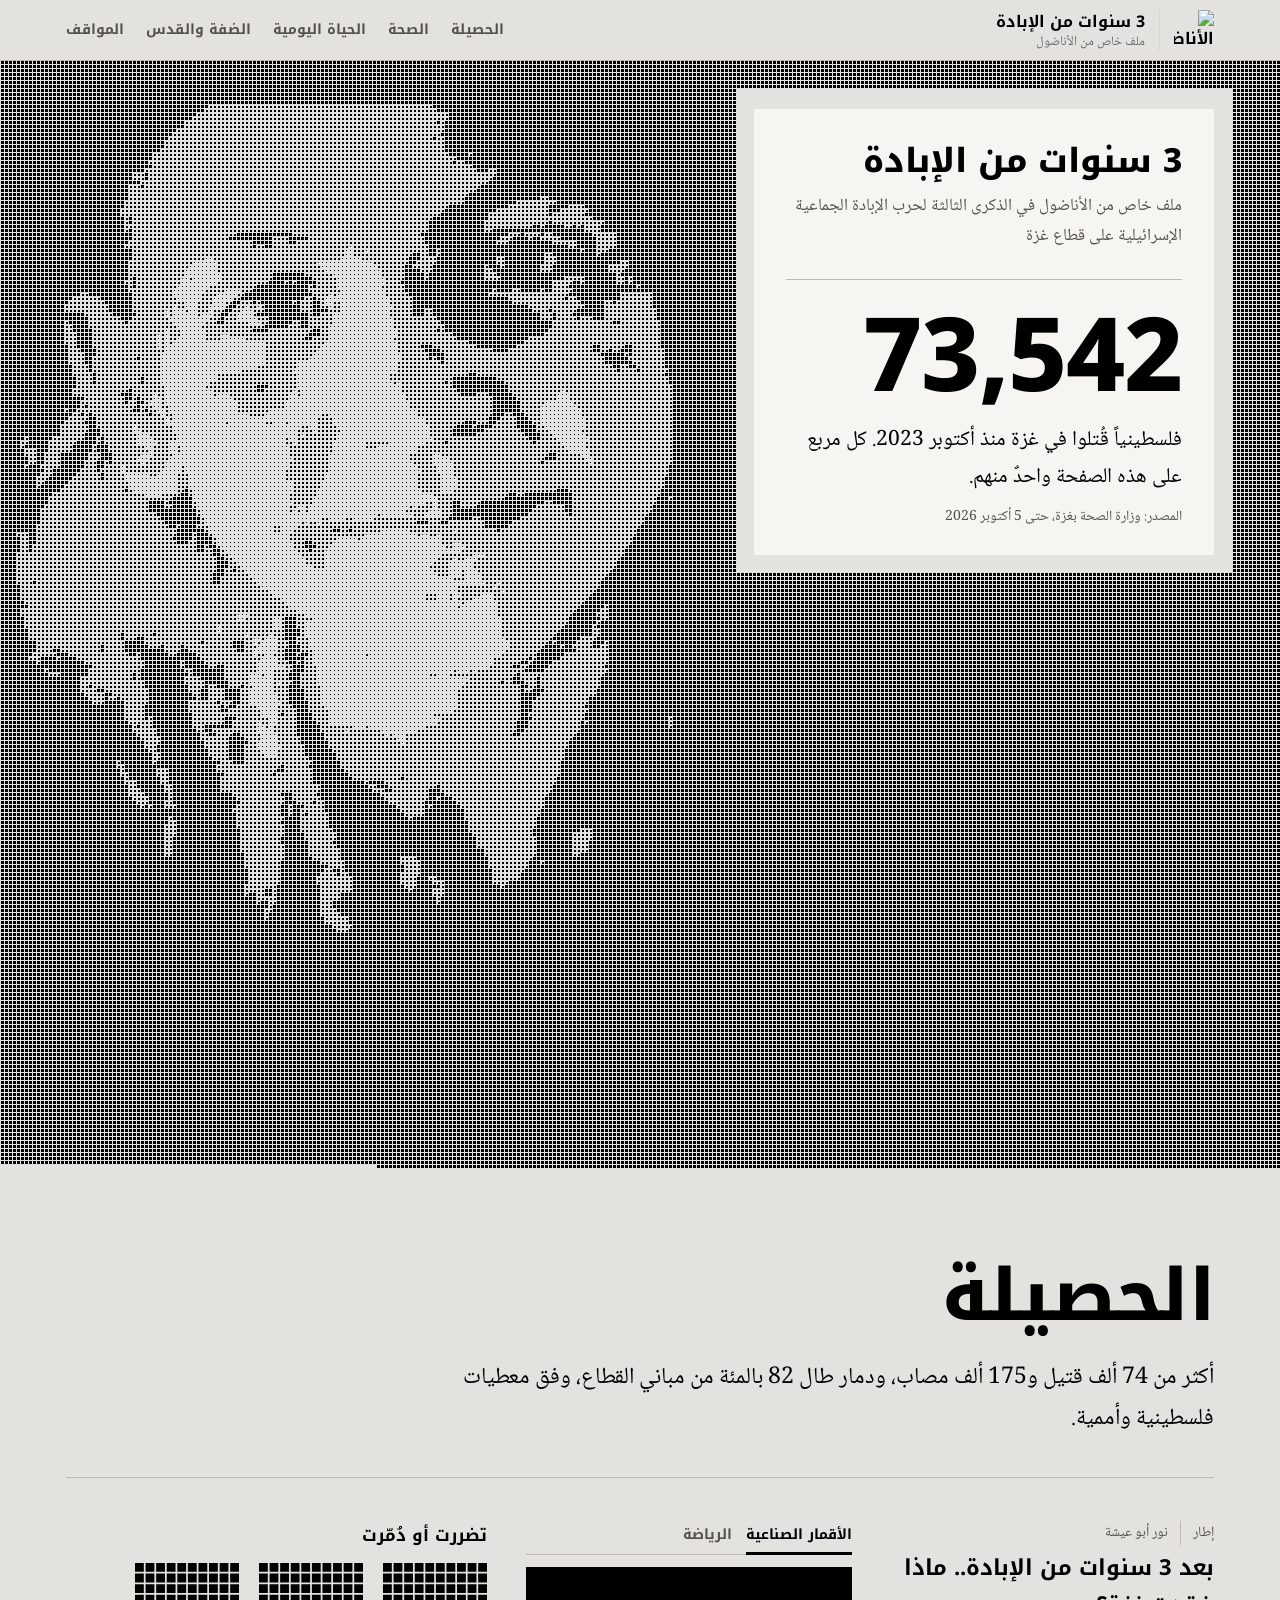
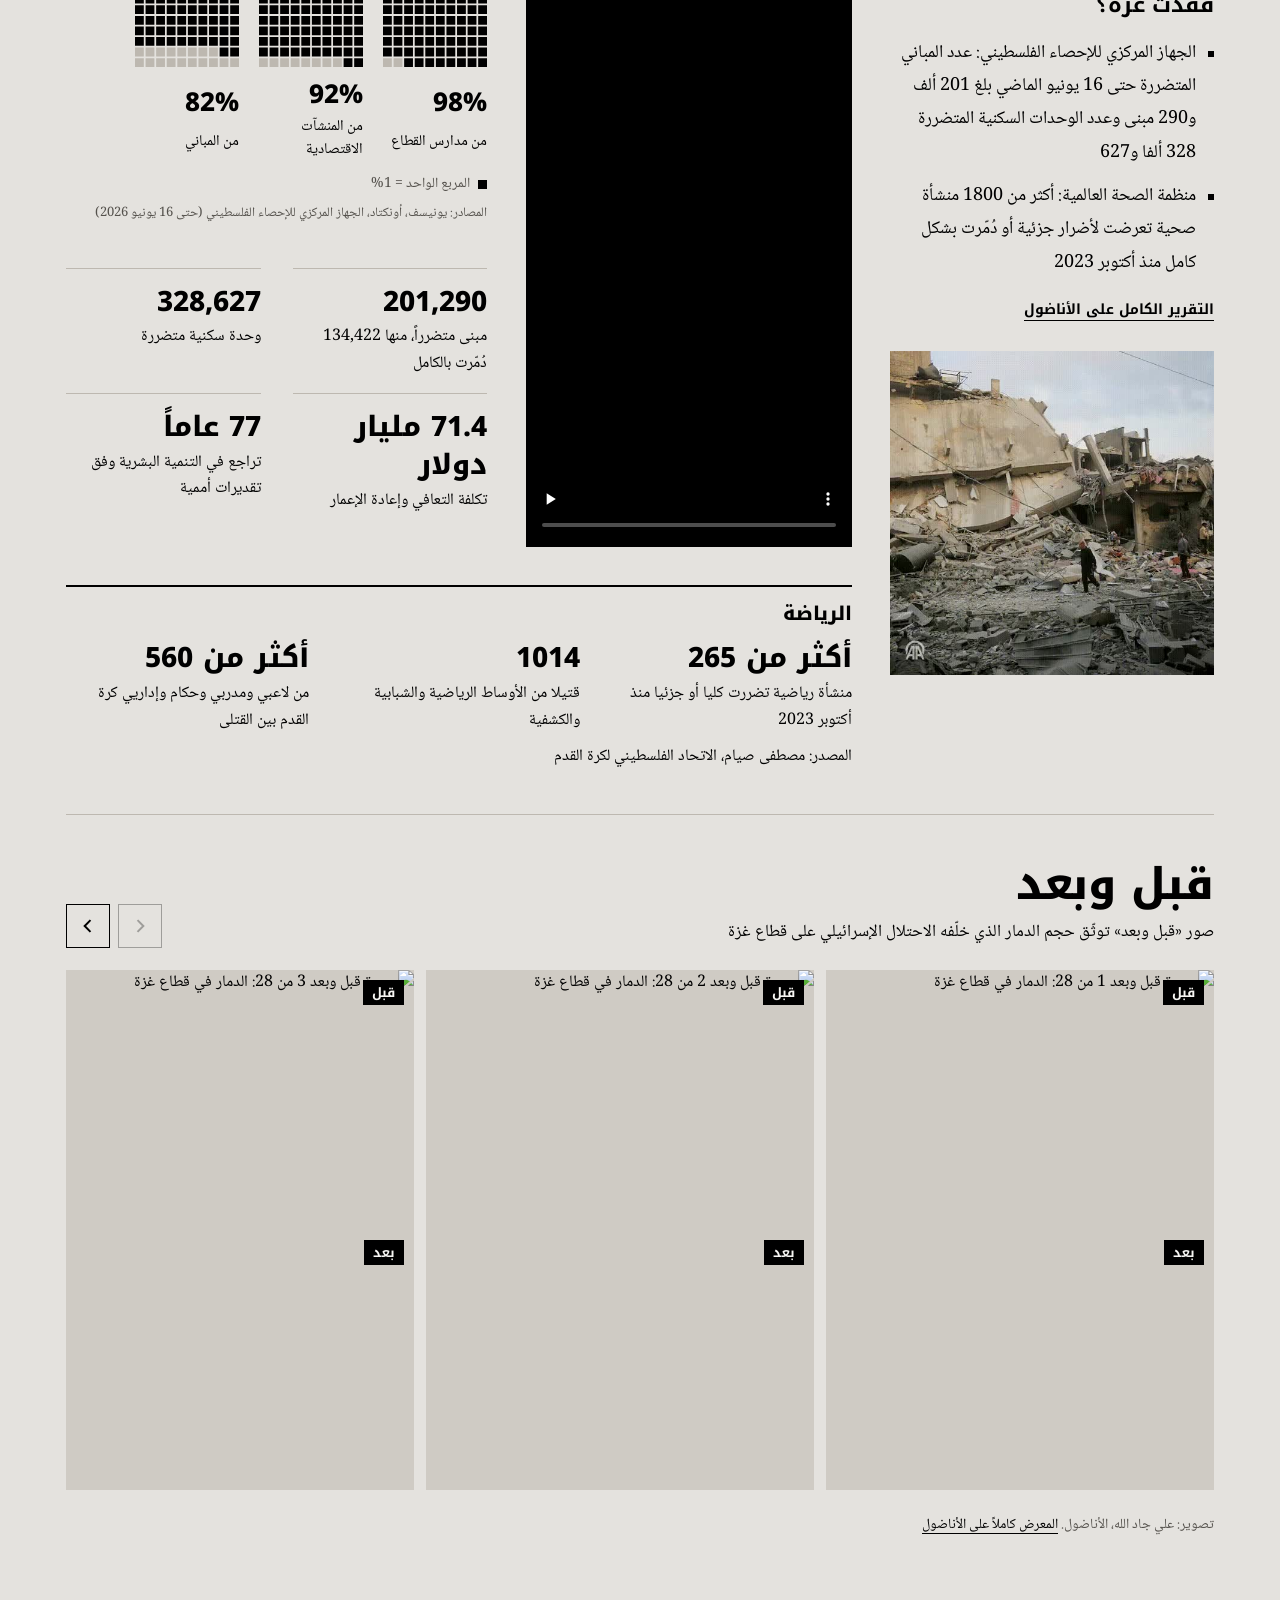
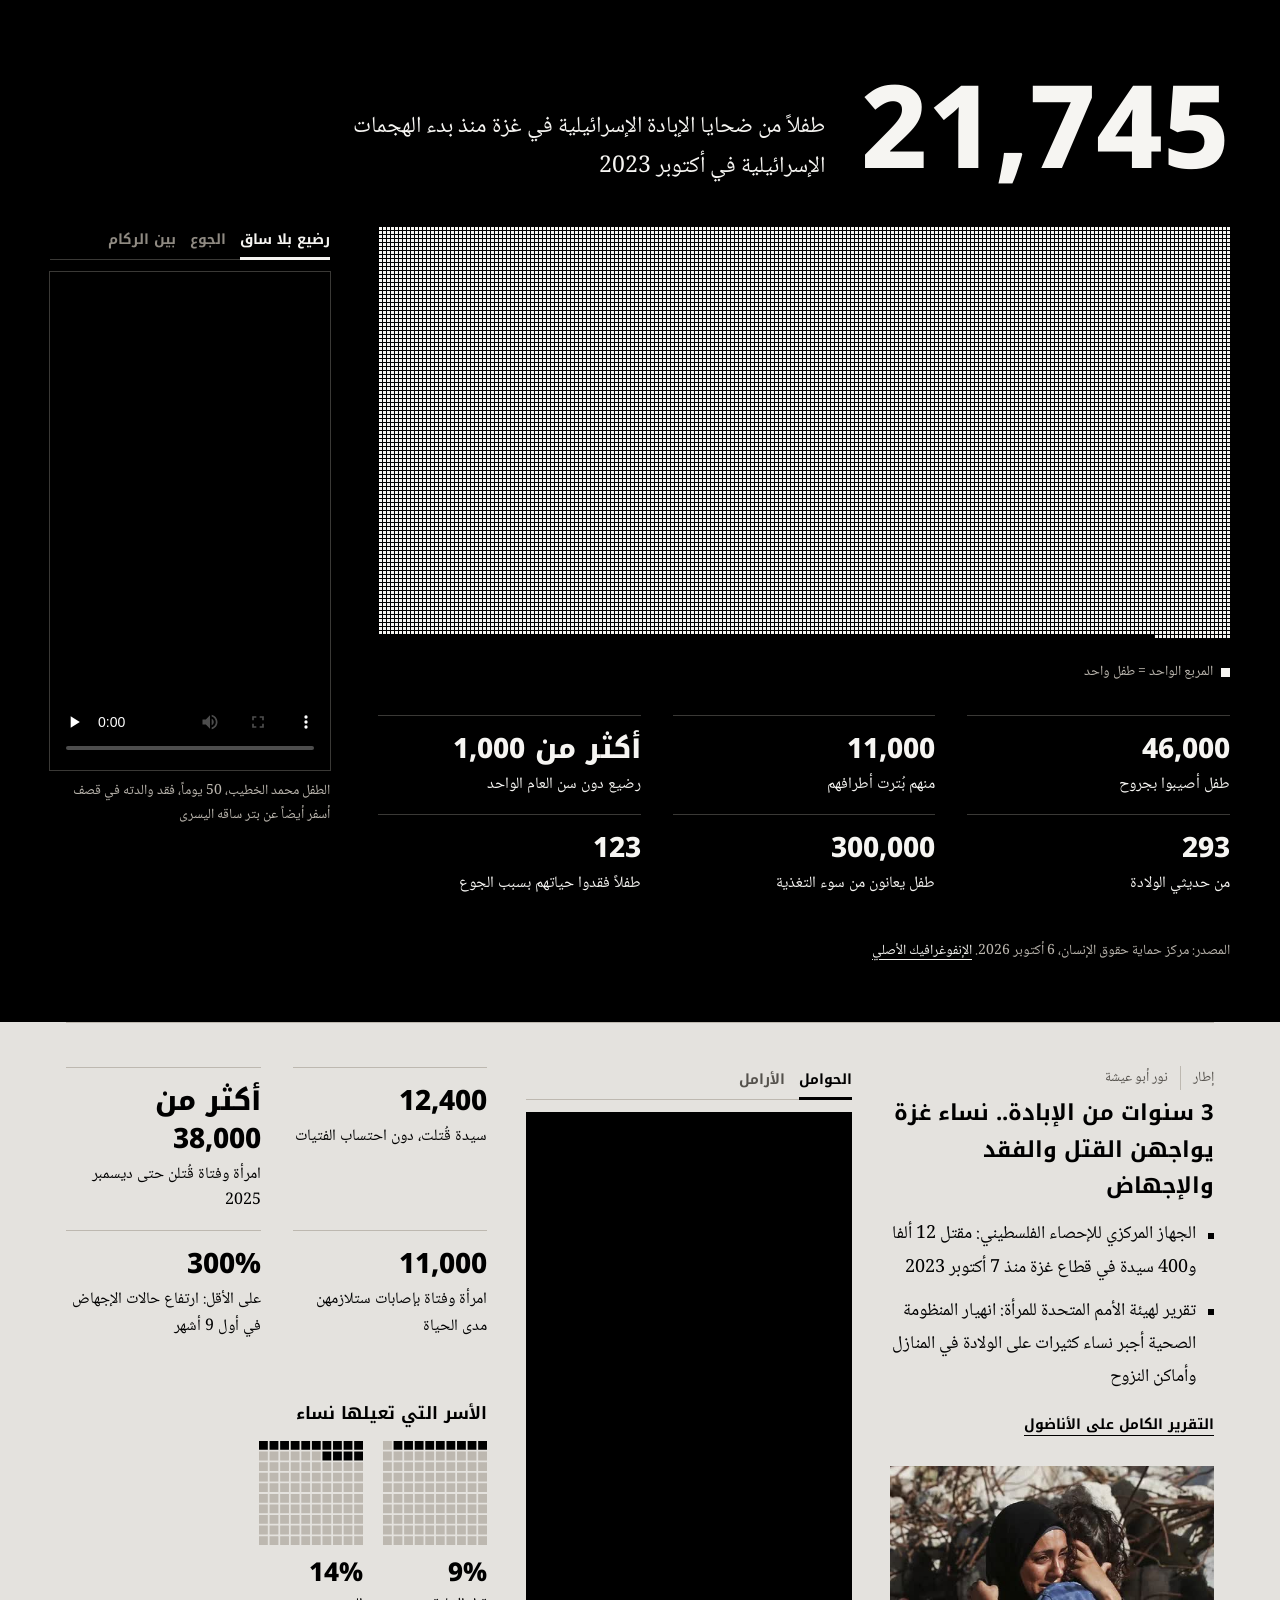
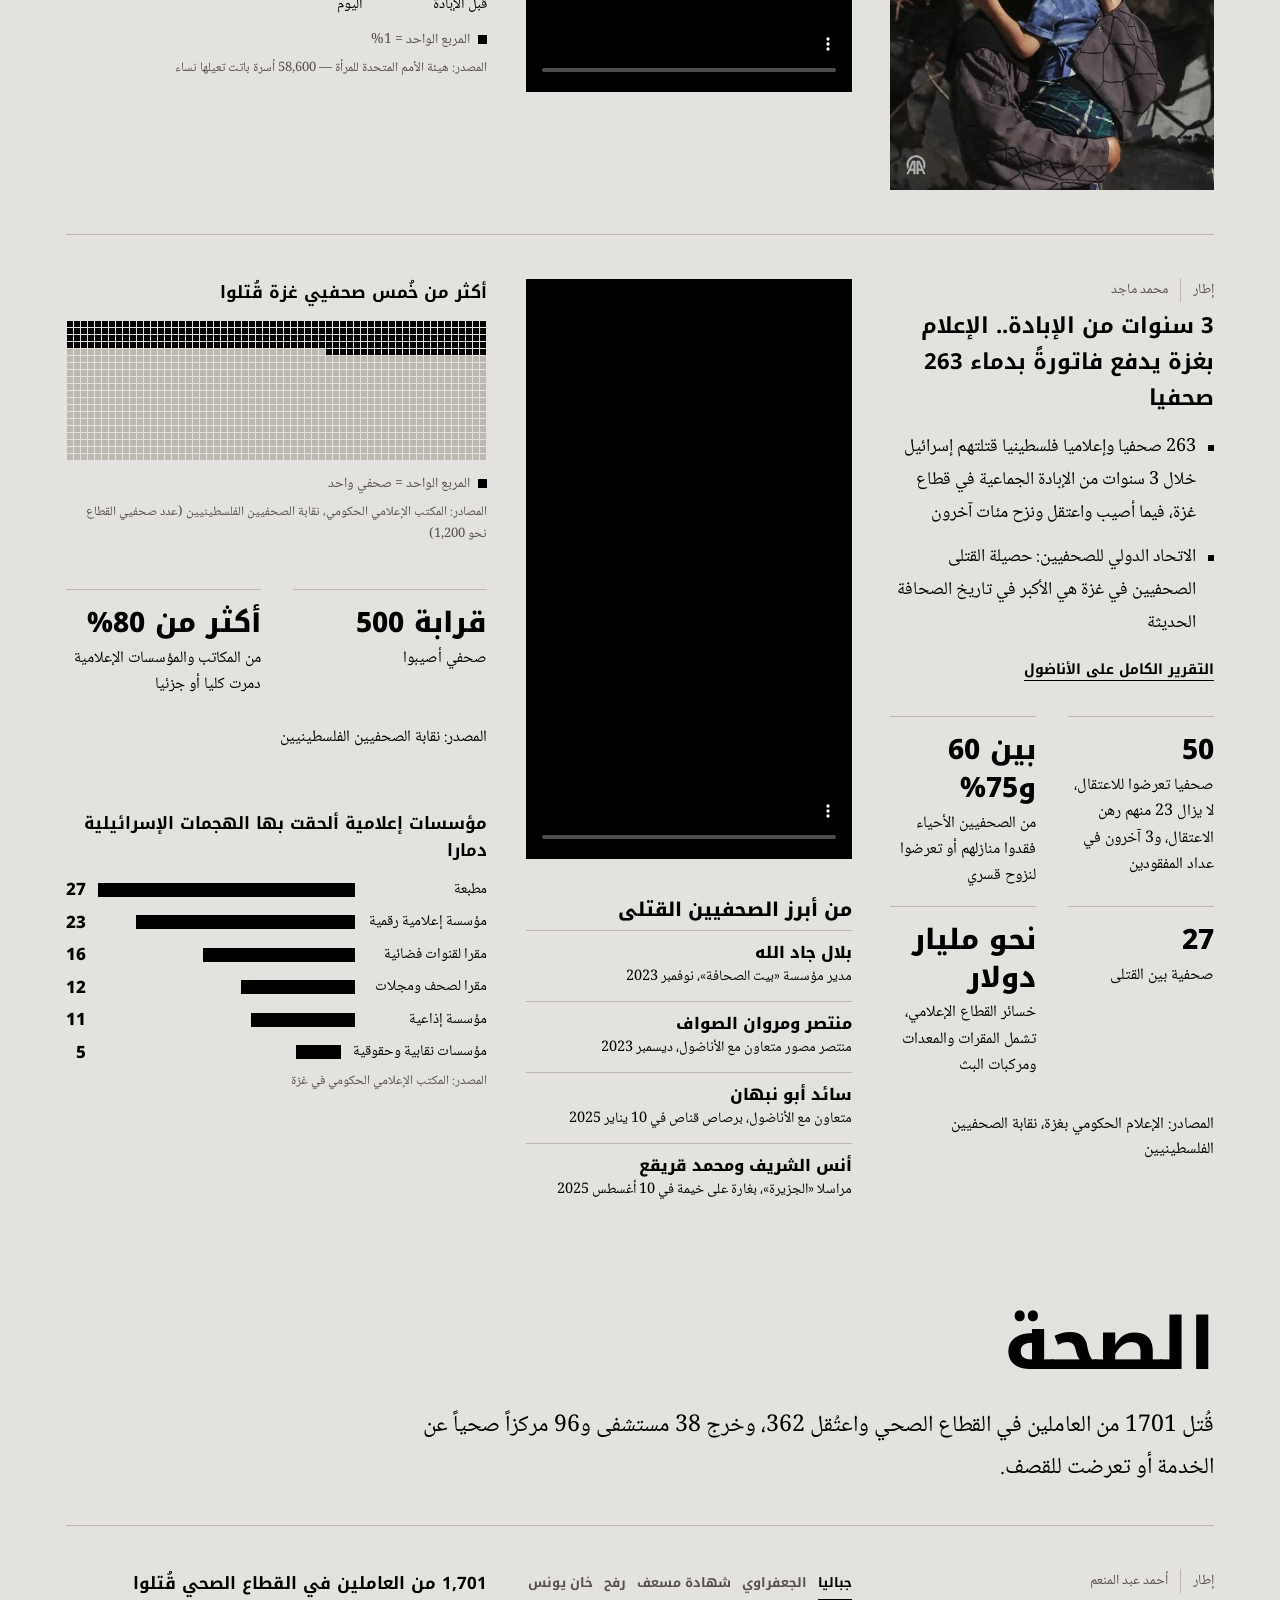
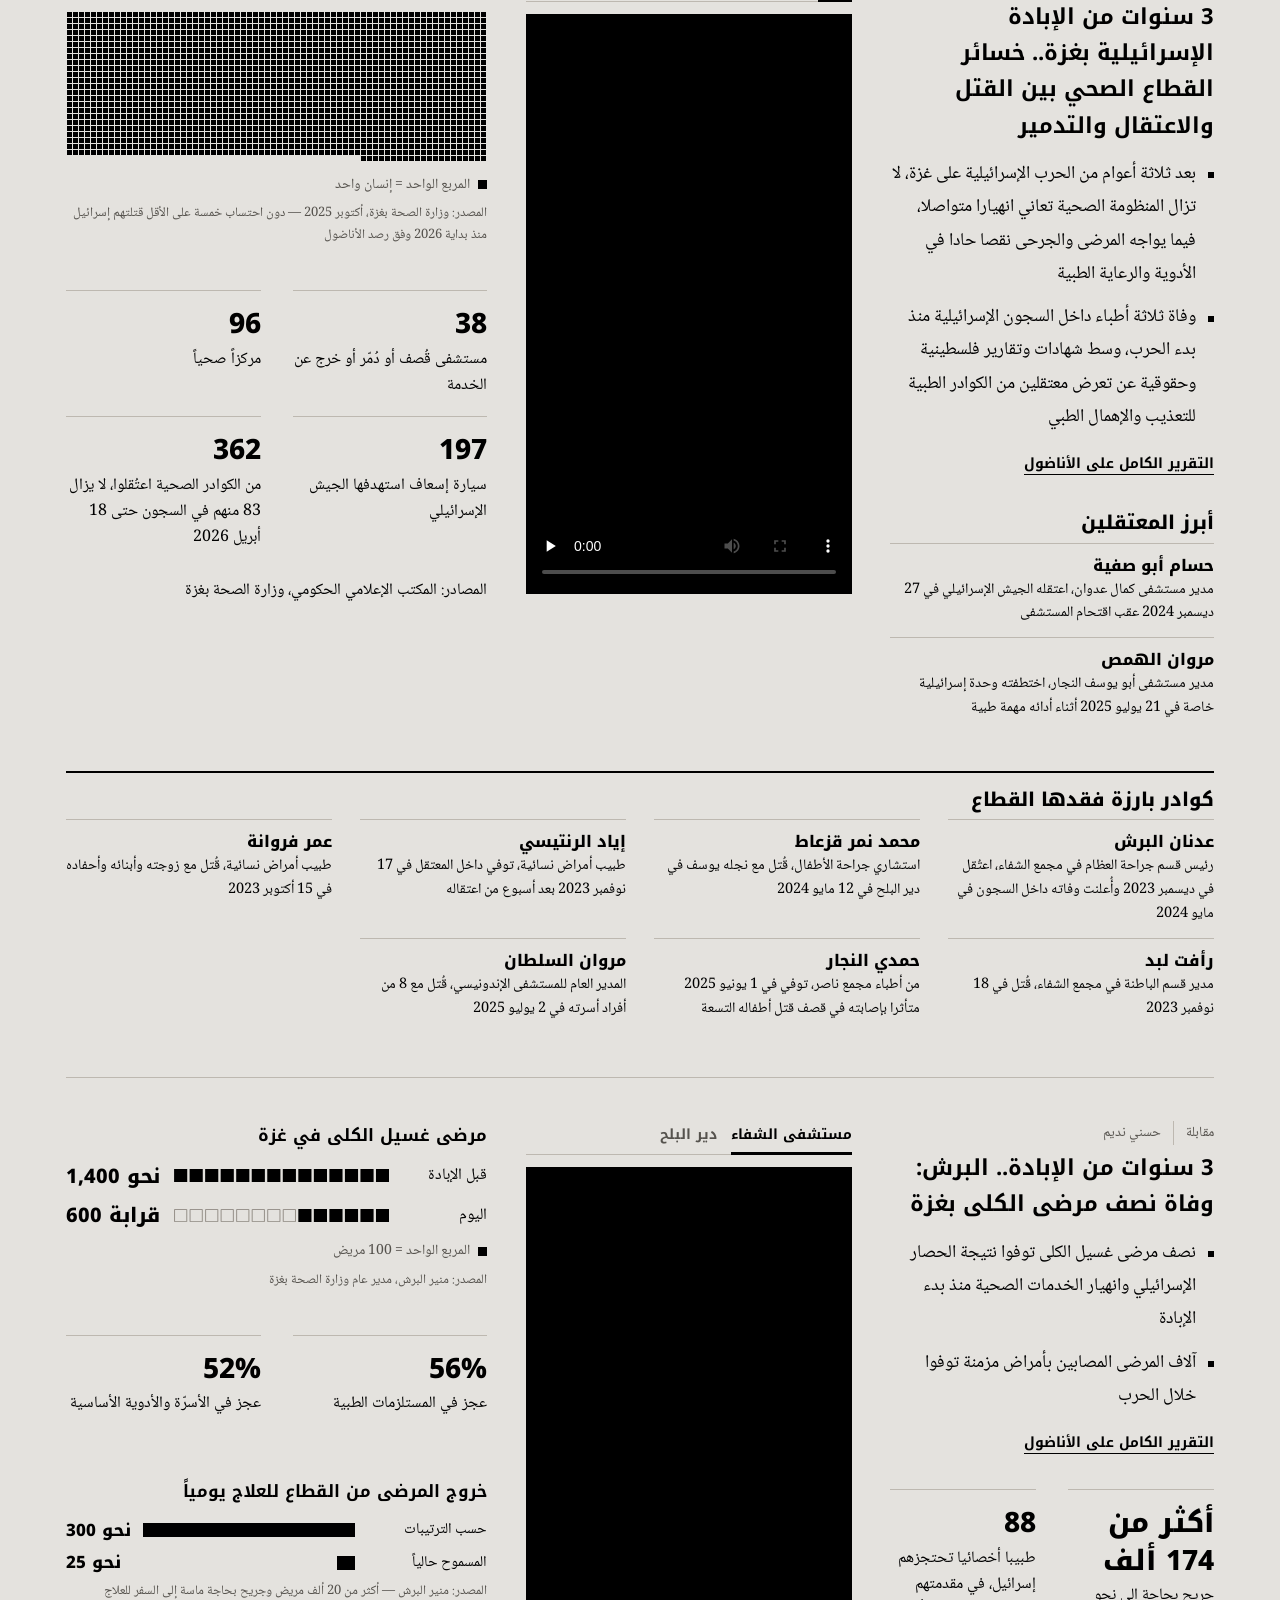
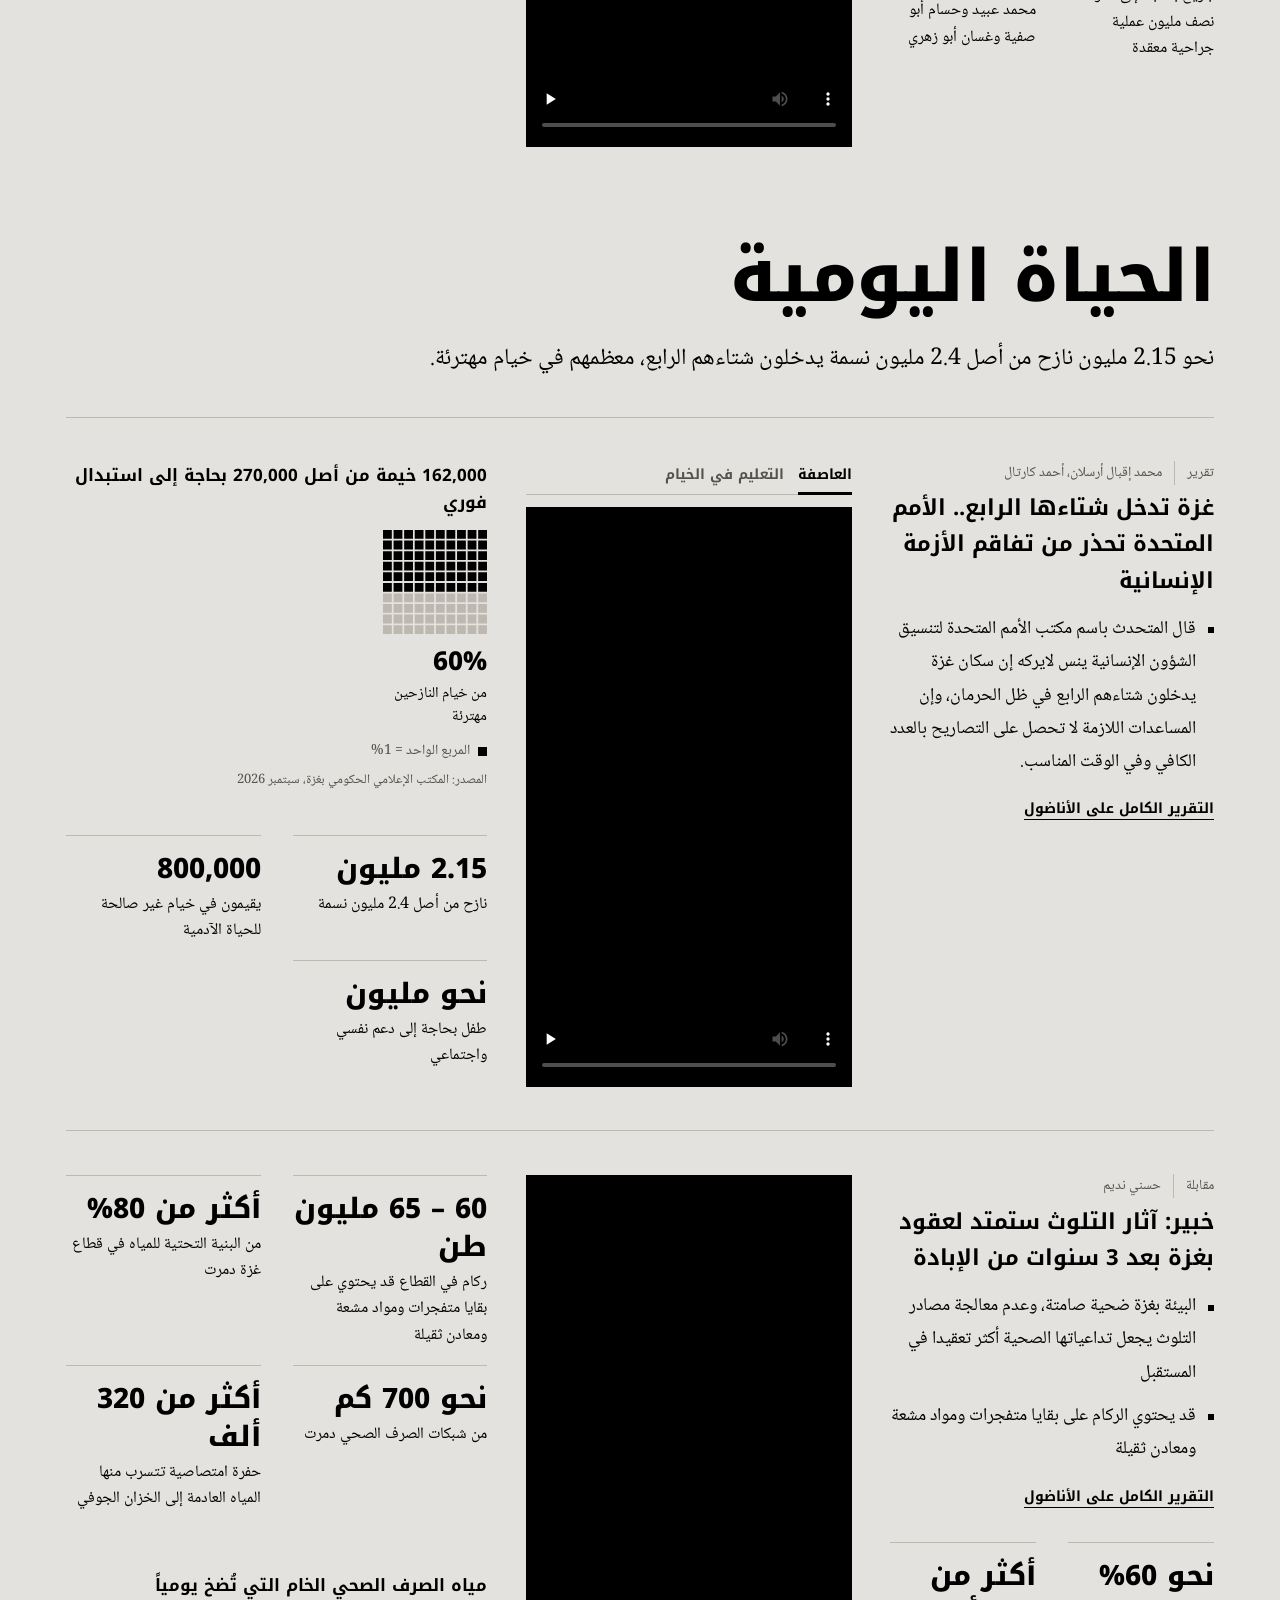
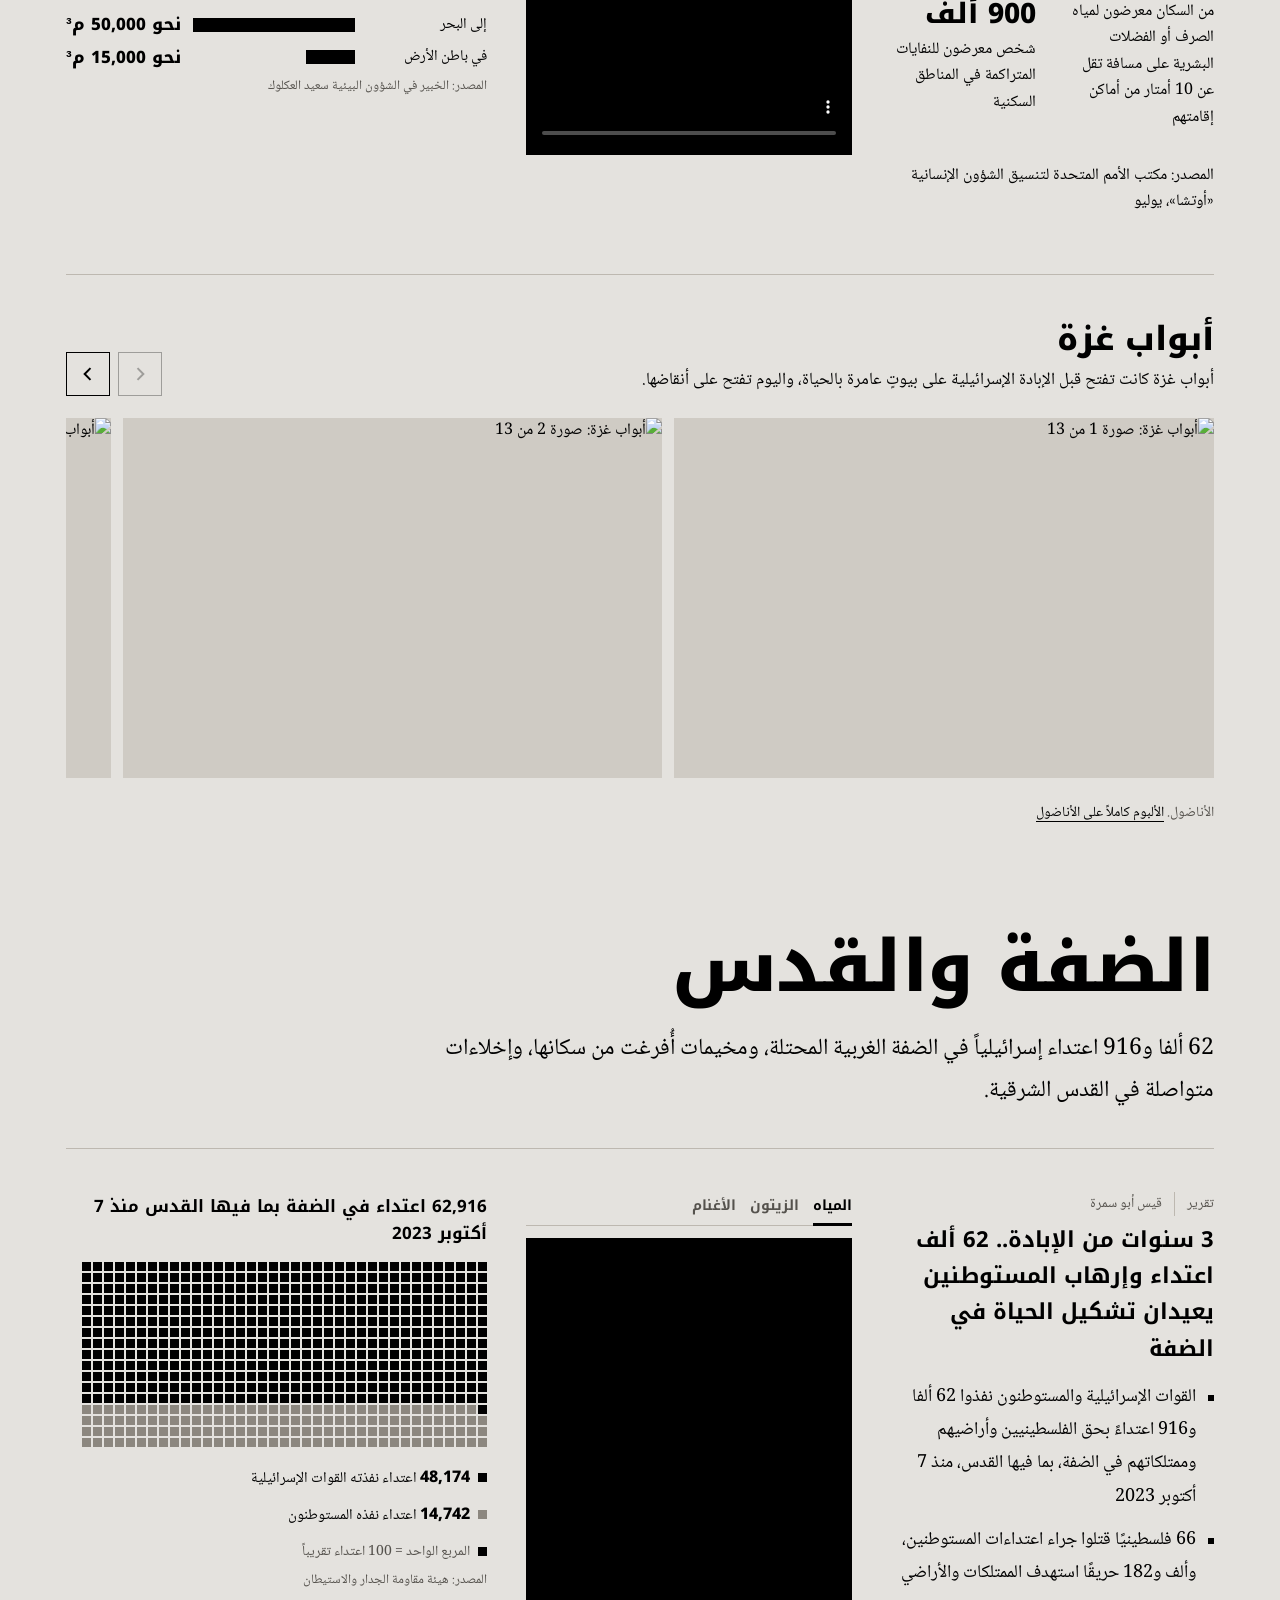
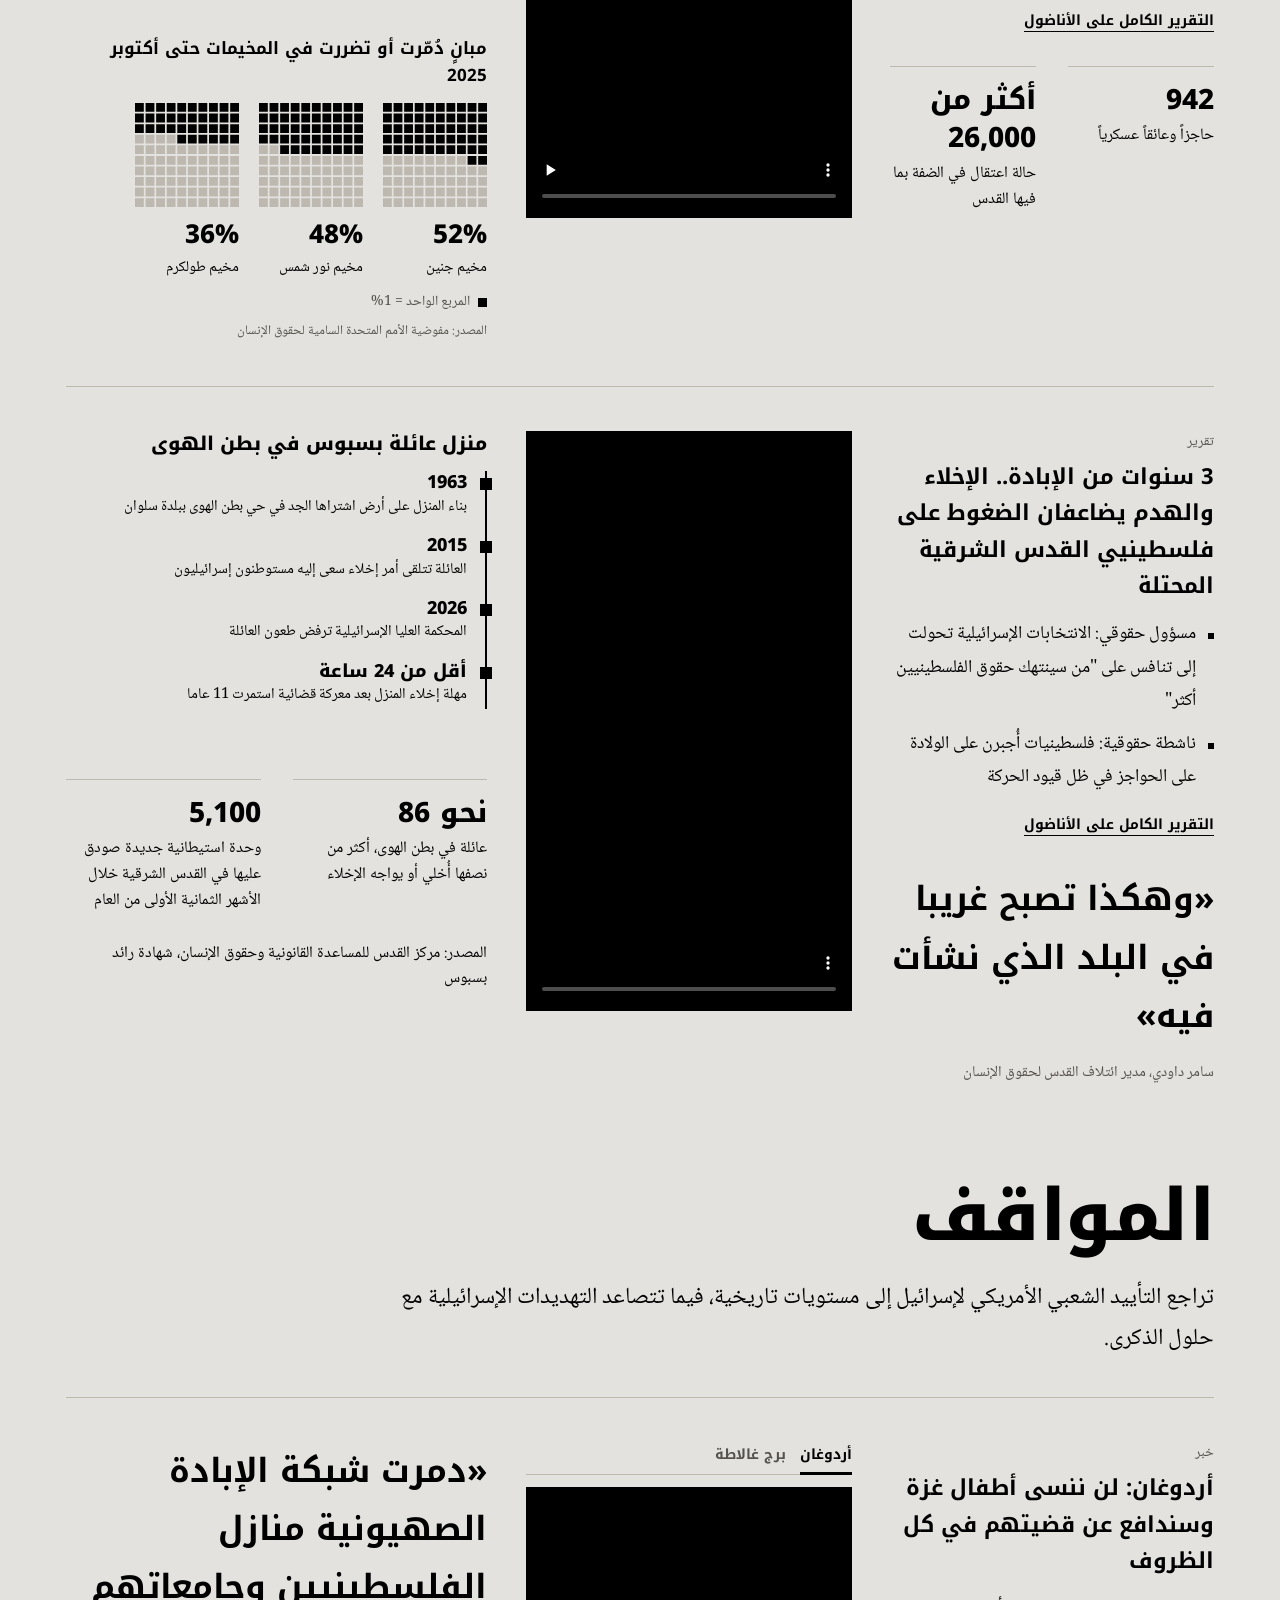
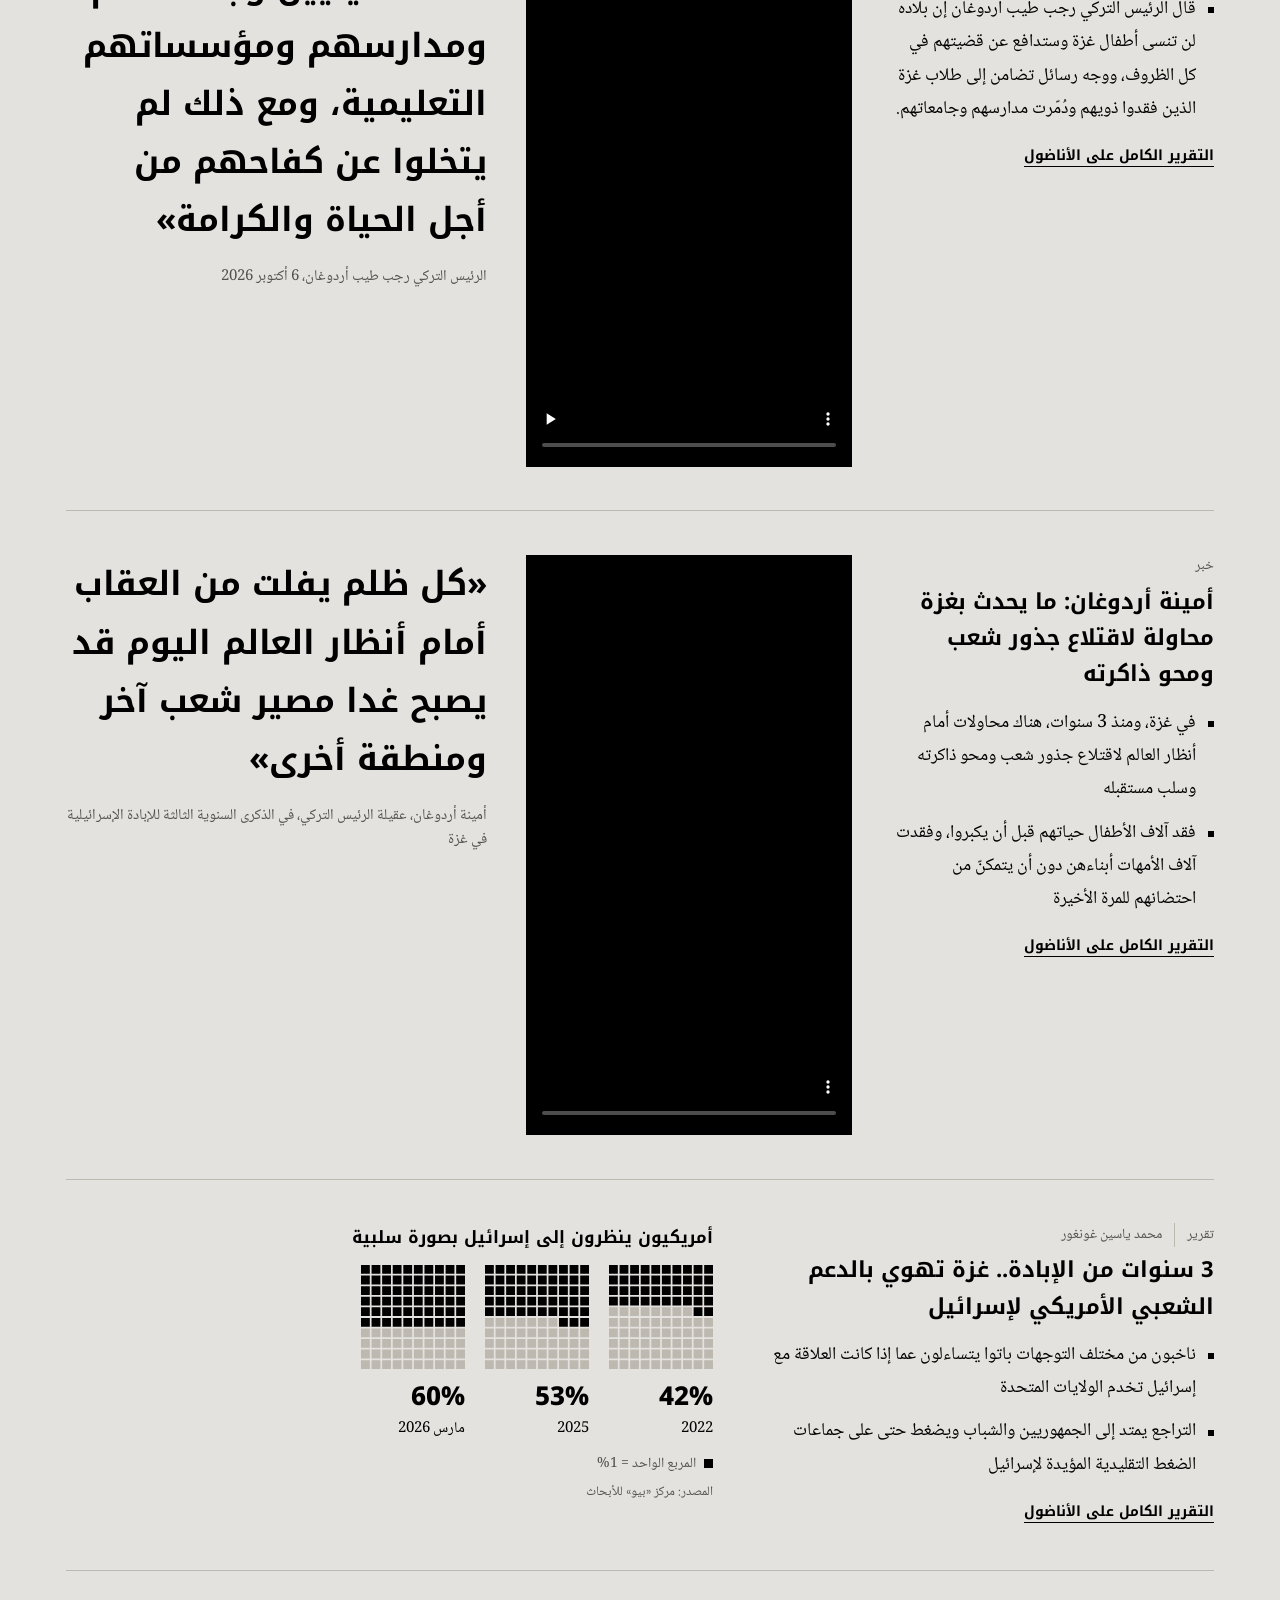
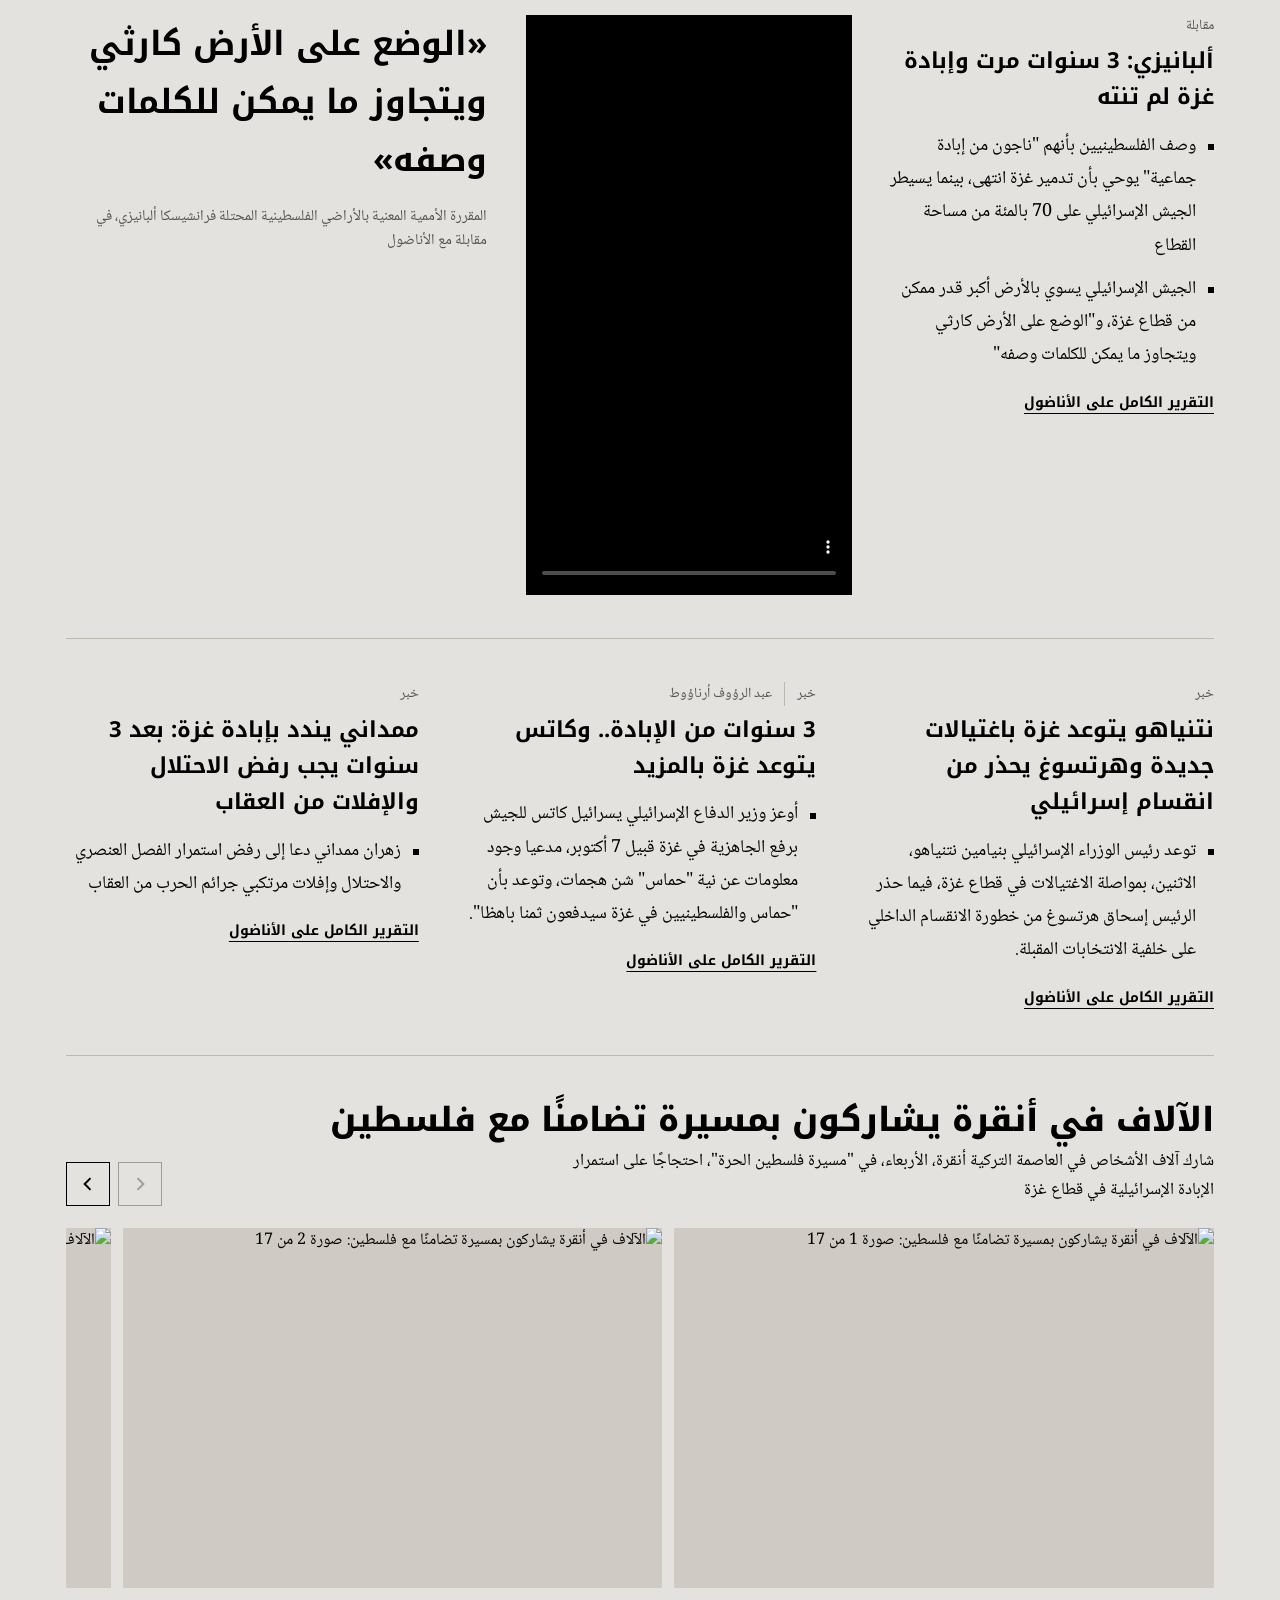
==== commit bc1dcb86: "Enrich health, kidney, pollution, journalists stories; sports row under video; bars and name lists; " ====
--- a/index.html
+++ b/index.html
@@ -23,8 +23,8 @@
 <meta name="twitter:description" content="74,243 فلسطينياً قُتلوا في غزة منذ أكتوبر 2023. ملف خاص من الأناضول في الذكرى الثالثة لحرب الإبادة الإسرائيلية على قطاع غزة">
 <meta name="twitter:image" content="https://genogaza.pages.dev/assets/img/og.jpg">
 <link rel="stylesheet" href="assets/css/fonts.css">
-<link rel="stylesheet" href="assets/css/site.css?v=ad8eab7c">
-<link rel="stylesheet" href="assets/css/home.css?v=ad8eab7c">
+<link rel="stylesheet" href="assets/css/site.css?v=a1d41eb6">
+<link rel="stylesheet" href="assets/css/home.css?v=a1d41eb6">
 </head>
 <body class="home">
 <header class="bar"><div class="wrap">
@@ -43,7 +43,7 @@
  <p class="hero-src">المصدر: وزارة الصحة بغزة، حتى 5 أكتوبر 2026</p>
  
 </div>
-</section><section class="chapter" id="ch-1" aria-labelledby="ch-1-h"><div class="wrap"><header class="ch-head"><h2 id="ch-1-h">الحصيلة</h2><p>أكثر من 74 ألف قتيل و175 ألف مصاب، ودمار طال 82 بالمئة من مباني القطاع، وفق معطيات فلسطينية وأممية.</p></header><article class="story" id="madha-faqadat-gaza"><div class="st"><p class="kind">إطار<span>نور أبو عيشة</span></p><h3><a href="https://v.aa.com.tr/4080411" target="_blank" rel="noopener">بعد 3 سنوات من الإبادة.. ماذا فقدت غزة؟</a></h3><ul class="pts"><li>الجهاز المركزي للإحصاء الفلسطيني: عدد المباني المتضررة حتى 16 يونيو الماضي بلغ 201 ألف و290 مبنى وعدد الوحدات السكنية المتضررة 328 ألفا و627</li><li>منظمة الصحة العالمية: أكثر من 1800 منشأة صحية تعرضت لأضرار جزئية أو دُمّرت بشكل كامل منذ أكتوبر 2023</li></ul><a class="read" href="https://v.aa.com.tr/4080411" target="_blank" rel="noopener">التقرير الكامل على الأناضول</a><figure class="clip"><video src="assets/video/hadm-gif.mp4" poster="assets/video/hadm-gif.jpg" autoplay loop muted playsinline preload="metadata" aria-label="بعد 3 سنوات من الإبادة.. ماذا فقدت غزة؟"></video></figure></div><figure class="vid multi"><button class="vid-open" type="button"><svg viewBox="0 0 24 24" aria-hidden="true"><path d="M8 5v14l11-7z" fill="currentColor"/></svg><span>شاهد الفيديوهات (2)</span></button><div class="vtabs" role="tablist" aria-label="فيديوهات التقرير"><button type="button" role="tab" aria-selected="true" data-i="0">الأقمار الصناعية</button><button type="button" role="tab" aria-selected="false" data-i="1">الرياضة</button></div><div class="vitem" role="tabpanel"><video data-src="https://video.twimg.com/amplify_video/2107925214994558976/vid/avc1/720x1280/6lwmKdleKOjYy32W.mp4" poster="https://pbs.twimg.com/media/HUDbKekWkAANsOI.jpg" controls preload="none" playsinline aria-label="بعد 3 سنوات من الإبادة.. ماذا فقدت غزة؟: الأقمار الصناعية"></video></div><div class="vitem" role="tabpanel" hidden><video data-src="https://video.twimg.com/amplify_video/2108066427823685633/vid/avc1/720x1280/dmXHhtts8686XwjT.mp4" poster="https://pbs.twimg.com/media/HUFczf7WsAA33-C.jpg" controls preload="none" playsinline aria-label="بعد 3 سنوات من الإبادة.. ماذا فقدت غزة؟: الرياضة"></video></div></figure><div class="sv"><figure class="viz "><h4>تضررت أو دُمّرت</h4><div class="grids"><div class="g"><svg viewBox="0 0 118 118" width="118" height="118" role="img" aria-label="من مدارس القطاع: 98%" style="direction:ltr"><path d="M108 0h10v10h-10zM96 0h10v10h-10zM84 0h10v10h-10zM72 0h10v10h-10zM60 0h10v10h-10zM48 0h10v10h-10zM36 0h10v10h-10zM24 0h10v10h-10zM12 0h10v10h-10zM0 0h10v10h-10zM108 12h10v10h-10zM96 12h10v10h-10zM84 12h10v10h-10zM72 12h10v10h-10zM60 12h10v10h-10zM48 12h10v10h-10zM36 12h10v10h-10zM24 12h10v10h-10zM12 12h10v10h-10zM0 12h10v10h-10zM108 24h10v10h-10zM96 24h10v10h-10zM84 24h10v10h-10zM72 24h10v10h-10zM60 24h10v10h-10zM48 24h10v10h-10zM36 24h10v10h-10zM24 24h10v10h-10zM12 24h10v10h-10zM0 24h10v10h-10zM108 36h10v10h-10zM96 36h10v10h-10zM84 36h10v10h-10zM72 36h10v10h-10zM60 36h10v10h-10zM48 36h10v10h-10zM36 36h10v10h-10zM24 36h10v10h-10zM12 36h10v10h-10zM0 36h10v10h-10zM108 48h10v10h-10zM96 48h10v10h-10zM84 48h10v10h-10zM72 48h10v10h-10zM60 48h10v10h-10zM48 48h10v10h-10zM36 48h10v10h-10zM24 48h10v10h-10zM12 48h10v10h-10zM0 48h10v10h-10zM108 60h10v10h-10zM96 60h10v10h-10zM84 60h10v10h-10zM72 60h10v10h-10zM60 60h10v10h-10zM48 60h10v10h-10zM36 60h10v10h-10zM24 60h10v10h-10zM12 60h10v10h-10zM0 60h10v10h-10zM108 72h10v10h-10zM96 72h10v10h-10zM84 72h10v10h-10zM72 72h10v10h-10zM60 72h10v10h-10zM48 72h10v10h-10zM36 72h10v10h-10zM24 72h10v10h-10zM12 72h10v10h-10zM0 72h10v10h-10zM108 84h10v10h-10zM96 84h10v10h-10zM84 84h10v10h-10zM72 84h10v10h-10zM60 84h10v10h-10zM48 84h10v10h-10zM36 84h10v10h-10zM24 84h10v10h-10zM12 84h10v10h-10zM0 84h10v10h-10zM108 96h10v10h-10zM96 96h10v10h-10zM84 96h10v10h-10zM72 96h10v10h-10zM60 96h10v10h-10zM48 96h10v10h-10zM36 96h10v10h-10zM24 96h10v10h-10zM12 96h10v10h-10zM0 96h10v10h-10zM108 108h10v10h-10zM96 108h10v10h-10zM84 108h10v10h-10zM72 108h10v10h-10zM60 108h10v10h-10zM48 108h10v10h-10zM36 108h10v10h-10zM24 108h10v10h-10z" fill="#000000"/><path d="M12 108h10v10h-10zM0 108h10v10h-10z" fill="#BDB8B0"/></svg><b>98%</b><span>من مدارس القطاع</span></div><div class="g"><svg viewBox="0 0 118 118" width="118" height="118" role="img" aria-label="من المنشآت الاقتصادية: 92%" style="direction:ltr"><path d="M108 0h10v10h-10zM96 0h10v10h-10zM84 0h10v10h-10zM72 0h10v10h-10zM60 0h10v10h-10zM48 0h10v10h-10zM36 0h10v10h-10zM24 0h10v10h-10zM12 0h10v10h-10zM0 0h10v10h-10zM108 12h10v10h-10zM96 12h10v10h-10zM84 12h10v10h-10zM72 12h10v10h-10zM60 12h10v10h-10zM48 12h10v10h-10zM36 12h10v10h-10zM24 12h10v10h-10zM12 12h10v10h-10zM0 12h10v10h-10zM108 24h10v10h-10zM96 24h10v10h-10zM84 24h10v10h-10zM72 24h10v10h-10zM60 24h10v10h-10zM48 24h10v10h-10zM36 24h10v10h-10zM24 24h10v10h-10zM12 24h10v10h-10zM0 24h10v10h-10zM108 36h10v10h-10zM96 36h10v10h-10zM84 36h10v10h-10zM72 36h10v10h-10zM60 36h10v10h-10zM48 36h10v10h-10zM36 36h10v10h-10zM24 36h10v10h-10zM12 36h10v10h-10zM0 36h10v10h-10zM108 48h10v10h-10zM96 48h10v10h-10zM84 48h10v10h-10zM72 48h10v10h-10zM60 48h10v10h-10zM48 48h10v10h-10zM36 48h10v10h-10zM24 48h10v10h-10zM12 48h10v10h-10zM0 48h10v10h-10zM108 60h10v10h-10zM96 60h10v10h-10zM84 60h10v10h-10zM72 60h10v10h-10zM60 60h10v10h-10zM48 60h10v10h-10zM36 60h10v10h-10zM24 60h10v10h-10zM12 60h10v10h-10zM0 60h10v10h-10zM108 72h10v10h-10zM96 72h10v10h-10zM84 72h10v10h-10zM72 72h10v10h-10zM60 72h10v10h-10zM48 72h10v10h-10zM36 72h10v10h-10zM24 72h10v10h-10zM12 72h10v10h-10zM0 72h10v10h-10zM108 84h10v10h-10zM96 84h10v10h-10zM84 84h10v10h-10zM72 84h10v10h-10zM60 84h10v10h-10zM48 84h10v10h-10zM36 84h10v10h-10zM24 84h10v10h-10zM12 84h10v10h-10zM0 84h10v10h-10zM108 96h10v10h-10zM96 96h10v10h-10zM84 96h10v10h-10zM72 96h10v10h-10zM60 96h10v10h-10zM48 96h10v10h-10zM36 96h10v10h-10zM24 96h10v10h-10zM12 96h10v10h-10zM0 96h10v10h-10zM108 108h10v10h-10zM96 108h10v10h-10z" fill="#000000"/><path d="M84 108h10v10h-10zM72 108h10v10h-10zM60 108h10v10h-10zM48 108h10v10h-10zM36 108h10v10h-10zM24 108h10v10h-10zM12 108h10v10h-10zM0 108h10v10h-10z" fill="#BDB8B0"/></svg><b>92%</b><span>من المنشآت الاقتصادية</span></div><div class="g"><svg viewBox="0 0 118 118" width="118" height="118" role="img" aria-label="من المباني: 82%" style="direction:ltr"><path d="M108 0h10v10h-10zM96 0h10v10h-10zM84 0h10v10h-10zM72 0h10v10h-10zM60 0h10v10h-10zM48 0h10v10h-10zM36 0h10v10h-10zM24 0h10v10h-10zM12 0h10v10h-10zM0 0h10v10h-10zM108 12h10v10h-10zM96 12h10v10h-10zM84 12h10v10h-10zM72 12h10v10h-10zM60 12h10v10h-10zM48 12h10v10h-10zM36 12h10v10h-10zM24 12h10v10h-10zM12 12h10v10h-10zM0 12h10v10h-10zM108 24h10v10h-10zM96 24h10v10h-10zM84 24h10v10h-10zM72 24h10v10h-10zM60 24h10v10h-10zM48 24h10v10h-10zM36 24h10v10h-10zM24 24h10v10h-10zM12 24h10v10h-10zM0 24h10v10h-10zM108 36h10v10h-10zM96 36h10v10h-10zM84 36h10v10h-10zM72 36h10v10h-10zM60 36h10v10h-10zM48 36h10v10h-10zM36 36h10v10h-10zM24 36h10v10h-10zM12 36h10v10h-10zM0 36h10v10h-10zM108 48h10v10h-10zM96 48h10v10h-10zM84 48h10v10h-10zM72 48h10v10h-10zM60 48h10v10h-10zM48 48h10v10h-10zM36 48h10v10h-10zM24 48h10v10h-10zM12 48h10v10h-10zM0 48h10v10h-10zM108 60h10v10h-10zM96 60h10v10h-10zM84 60h10v10h-10zM72 60h10v10h-10zM60 60h10v10h-10zM48 60h10v10h-10zM36 60h10v10h-10zM24 60h10v10h-10zM12 60h10v10h-10zM0 60h10v10h-10zM108 72h10v10h-10zM96 72h10v10h-10zM84 72h10v10h-10zM72 72h10v10h-10zM60 72h10v10h-10zM48 72h10v10h-10zM36 72h10v10h-10zM24 72h10v10h-10zM12 72h10v10h-10zM0 72h10v10h-10zM108 84h10v10h-10zM96 84h10v10h-10zM84 84h10v10h-10zM72 84h10v10h-10zM60 84h10v10h-10zM48 84h10v10h-10zM36 84h10v10h-10zM24 84h10v10h-10zM12 84h10v10h-10zM0 84h10v10h-10zM108 96h10v10h-10zM96 96h10v10h-10z" fill="#000000"/><path d="M84 96h10v10h-10zM72 96h10v10h-10zM60 96h10v10h-10zM48 96h10v10h-10zM36 96h10v10h-10zM24 96h10v10h-10zM12 96h10v10h-10zM0 96h10v10h-10zM108 108h10v10h-10zM96 108h10v10h-10zM84 108h10v10h-10zM72 108h10v10h-10zM60 108h10v10h-10zM48 108h10v10h-10zM36 108h10v10h-10zM24 108h10v10h-10zM12 108h10v10h-10zM0 108h10v10h-10z" fill="#BDB8B0"/></svg><b>82%</b><span>من المباني</span></div></div><p class="key"><i></i>المربع الواحد = 1%</p><figcaption>المصادر: يونيسف، أونكتاد، الجهاز المركزي للإحصاء الفلسطيني (حتى 16 يونيو 2026)</figcaption></figure><dl class="facts"><div><dt>201,290</dt><dd>مبنى متضرراً، منها 134,422 دُمّرت بالكامل</dd></div><div><dt>328,627</dt><dd>وحدة سكنية متضررة</dd></div><div><dt>71.4 مليار دولار</dt><dd>تكلفة التعافي وإعادة الإعمار</dd></div><div><dt>77 عاماً</dt><dd>تراجع في التنمية البشرية وفق تقديرات أممية</dd></div></dl></div><div class="sx"><h4>الرياضة</h4><dl class="facts"><div><dt>أكثر من 265</dt><dd>منشأة رياضية تضررت كليا أو جزئيا منذ أكتوبر 2023</dd></div><div><dt>1014</dt><dd>قتيلا من الأوساط الرياضية والشبابية والكشفية، بينهم أكثر من 560 من لاعبي ومدربي وحكام وإداريي كرة القدم</dd></div></dl><p class="fsrc">المصدر: مصطفى صيام، الاتحاد الفلسطيني لكرة القدم</p></div></article><section class="gal" aria-labelledby="gal-h">
+</section><section class="chapter" id="ch-1" aria-labelledby="ch-1-h"><div class="wrap"><header class="ch-head"><h2 id="ch-1-h">الحصيلة</h2><p>أكثر من 74 ألف قتيل و175 ألف مصاب، ودمار طال 82 بالمئة من مباني القطاع، وفق معطيات فلسطينية وأممية.</p></header><article class="story wx" id="madha-faqadat-gaza"><div class="st"><p class="kind">إطار<span>نور أبو عيشة</span></p><h3><a href="https://v.aa.com.tr/4080411" target="_blank" rel="noopener">بعد 3 سنوات من الإبادة.. ماذا فقدت غزة؟</a></h3><ul class="pts"><li>الجهاز المركزي للإحصاء الفلسطيني: عدد المباني المتضررة حتى 16 يونيو الماضي بلغ 201 ألف و290 مبنى وعدد الوحدات السكنية المتضررة 328 ألفا و627</li><li>منظمة الصحة العالمية: أكثر من 1800 منشأة صحية تعرضت لأضرار جزئية أو دُمّرت بشكل كامل منذ أكتوبر 2023</li></ul><a class="read" href="https://v.aa.com.tr/4080411" target="_blank" rel="noopener">التقرير الكامل على الأناضول</a><figure class="clip"><video src="assets/video/hadm-gif.mp4" poster="assets/video/hadm-gif.jpg" autoplay loop muted playsinline preload="metadata" aria-label="بعد 3 سنوات من الإبادة.. ماذا فقدت غزة؟"></video></figure></div><figure class="vid multi"><button class="vid-open" type="button"><svg viewBox="0 0 24 24" aria-hidden="true"><path d="M8 5v14l11-7z" fill="currentColor"/></svg><span>شاهد الفيديوهات (2)</span></button><div class="vtabs" role="tablist" aria-label="فيديوهات التقرير"><button type="button" role="tab" aria-selected="true" data-i="0">الأقمار الصناعية</button><button type="button" role="tab" aria-selected="false" data-i="1">الرياضة</button></div><div class="vitem" role="tabpanel"><video data-src="https://video.twimg.com/amplify_video/2107925214994558976/vid/avc1/720x1280/6lwmKdleKOjYy32W.mp4" poster="https://pbs.twimg.com/media/HUDbKekWkAANsOI.jpg" controls preload="none" playsinline aria-label="بعد 3 سنوات من الإبادة.. ماذا فقدت غزة؟: الأقمار الصناعية"></video></div><div class="vitem" role="tabpanel" hidden><video data-src="https://video.twimg.com/amplify_video/2108066427823685633/vid/avc1/720x1280/dmXHhtts8686XwjT.mp4" poster="https://pbs.twimg.com/media/HUFczf7WsAA33-C.jpg" controls preload="none" playsinline aria-label="بعد 3 سنوات من الإبادة.. ماذا فقدت غزة؟: الرياضة"></video></div></figure><div class="sv"><figure class="viz "><h4>تضررت أو دُمّرت</h4><div class="grids"><div class="g"><svg viewBox="0 0 118 118" width="118" height="118" role="img" aria-label="من مدارس القطاع: 98%" style="direction:ltr"><path d="M108 0h10v10h-10zM96 0h10v10h-10zM84 0h10v10h-10zM72 0h10v10h-10zM60 0h10v10h-10zM48 0h10v10h-10zM36 0h10v10h-10zM24 0h10v10h-10zM12 0h10v10h-10zM0 0h10v10h-10zM108 12h10v10h-10zM96 12h10v10h-10zM84 12h10v10h-10zM72 12h10v10h-10zM60 12h10v10h-10zM48 12h10v10h-10zM36 12h10v10h-10zM24 12h10v10h-10zM12 12h10v10h-10zM0 12h10v10h-10zM108 24h10v10h-10zM96 24h10v10h-10zM84 24h10v10h-10zM72 24h10v10h-10zM60 24h10v10h-10zM48 24h10v10h-10zM36 24h10v10h-10zM24 24h10v10h-10zM12 24h10v10h-10zM0 24h10v10h-10zM108 36h10v10h-10zM96 36h10v10h-10zM84 36h10v10h-10zM72 36h10v10h-10zM60 36h10v10h-10zM48 36h10v10h-10zM36 36h10v10h-10zM24 36h10v10h-10zM12 36h10v10h-10zM0 36h10v10h-10zM108 48h10v10h-10zM96 48h10v10h-10zM84 48h10v10h-10zM72 48h10v10h-10zM60 48h10v10h-10zM48 48h10v10h-10zM36 48h10v10h-10zM24 48h10v10h-10zM12 48h10v10h-10zM0 48h10v10h-10zM108 60h10v10h-10zM96 60h10v10h-10zM84 60h10v10h-10zM72 60h10v10h-10zM60 60h10v10h-10zM48 60h10v10h-10zM36 60h10v10h-10zM24 60h10v10h-10zM12 60h10v10h-10zM0 60h10v10h-10zM108 72h10v10h-10zM96 72h10v10h-10zM84 72h10v10h-10zM72 72h10v10h-10zM60 72h10v10h-10zM48 72h10v10h-10zM36 72h10v10h-10zM24 72h10v10h-10zM12 72h10v10h-10zM0 72h10v10h-10zM108 84h10v10h-10zM96 84h10v10h-10zM84 84h10v10h-10zM72 84h10v10h-10zM60 84h10v10h-10zM48 84h10v10h-10zM36 84h10v10h-10zM24 84h10v10h-10zM12 84h10v10h-10zM0 84h10v10h-10zM108 96h10v10h-10zM96 96h10v10h-10zM84 96h10v10h-10zM72 96h10v10h-10zM60 96h10v10h-10zM48 96h10v10h-10zM36 96h10v10h-10zM24 96h10v10h-10zM12 96h10v10h-10zM0 96h10v10h-10zM108 108h10v10h-10zM96 108h10v10h-10zM84 108h10v10h-10zM72 108h10v10h-10zM60 108h10v10h-10zM48 108h10v10h-10zM36 108h10v10h-10zM24 108h10v10h-10z" fill="#000000"/><path d="M12 108h10v10h-10zM0 108h10v10h-10z" fill="#BDB8B0"/></svg><b>98%</b><span>من مدارس القطاع</span></div><div class="g"><svg viewBox="0 0 118 118" width="118" height="118" role="img" aria-label="من المنشآت الاقتصادية: 92%" style="direction:ltr"><path d="M108 0h10v10h-10zM96 0h10v10h-10zM84 0h10v10h-10zM72 0h10v10h-10zM60 0h10v10h-10zM48 0h10v10h-10zM36 0h10v10h-10zM24 0h10v10h-10zM12 0h10v10h-10zM0 0h10v10h-10zM108 12h10v10h-10zM96 12h10v10h-10zM84 12h10v10h-10zM72 12h10v10h-10zM60 12h10v10h-10zM48 12h10v10h-10zM36 12h10v10h-10zM24 12h10v10h-10zM12 12h10v10h-10zM0 12h10v10h-10zM108 24h10v10h-10zM96 24h10v10h-10zM84 24h10v10h-10zM72 24h10v10h-10zM60 24h10v10h-10zM48 24h10v10h-10zM36 24h10v10h-10zM24 24h10v10h-10zM12 24h10v10h-10zM0 24h10v10h-10zM108 36h10v10h-10zM96 36h10v10h-10zM84 36h10v10h-10zM72 36h10v10h-10zM60 36h10v10h-10zM48 36h10v10h-10zM36 36h10v10h-10zM24 36h10v10h-10zM12 36h10v10h-10zM0 36h10v10h-10zM108 48h10v10h-10zM96 48h10v10h-10zM84 48h10v10h-10zM72 48h10v10h-10zM60 48h10v10h-10zM48 48h10v10h-10zM36 48h10v10h-10zM24 48h10v10h-10zM12 48h10v10h-10zM0 48h10v10h-10zM108 60h10v10h-10zM96 60h10v10h-10zM84 60h10v10h-10zM72 60h10v10h-10zM60 60h10v10h-10zM48 60h10v10h-10zM36 60h10v10h-10zM24 60h10v10h-10zM12 60h10v10h-10zM0 60h10v10h-10zM108 72h10v10h-10zM96 72h10v10h-10zM84 72h10v10h-10zM72 72h10v10h-10zM60 72h10v10h-10zM48 72h10v10h-10zM36 72h10v10h-10zM24 72h10v10h-10zM12 72h10v10h-10zM0 72h10v10h-10zM108 84h10v10h-10zM96 84h10v10h-10zM84 84h10v10h-10zM72 84h10v10h-10zM60 84h10v10h-10zM48 84h10v10h-10zM36 84h10v10h-10zM24 84h10v10h-10zM12 84h10v10h-10zM0 84h10v10h-10zM108 96h10v10h-10zM96 96h10v10h-10zM84 96h10v10h-10zM72 96h10v10h-10zM60 96h10v10h-10zM48 96h10v10h-10zM36 96h10v10h-10zM24 96h10v10h-10zM12 96h10v10h-10zM0 96h10v10h-10zM108 108h10v10h-10zM96 108h10v10h-10z" fill="#000000"/><path d="M84 108h10v10h-10zM72 108h10v10h-10zM60 108h10v10h-10zM48 108h10v10h-10zM36 108h10v10h-10zM24 108h10v10h-10zM12 108h10v10h-10zM0 108h10v10h-10z" fill="#BDB8B0"/></svg><b>92%</b><span>من المنشآت الاقتصادية</span></div><div class="g"><svg viewBox="0 0 118 118" width="118" height="118" role="img" aria-label="من المباني: 82%" style="direction:ltr"><path d="M108 0h10v10h-10zM96 0h10v10h-10zM84 0h10v10h-10zM72 0h10v10h-10zM60 0h10v10h-10zM48 0h10v10h-10zM36 0h10v10h-10zM24 0h10v10h-10zM12 0h10v10h-10zM0 0h10v10h-10zM108 12h10v10h-10zM96 12h10v10h-10zM84 12h10v10h-10zM72 12h10v10h-10zM60 12h10v10h-10zM48 12h10v10h-10zM36 12h10v10h-10zM24 12h10v10h-10zM12 12h10v10h-10zM0 12h10v10h-10zM108 24h10v10h-10zM96 24h10v10h-10zM84 24h10v10h-10zM72 24h10v10h-10zM60 24h10v10h-10zM48 24h10v10h-10zM36 24h10v10h-10zM24 24h10v10h-10zM12 24h10v10h-10zM0 24h10v10h-10zM108 36h10v10h-10zM96 36h10v10h-10zM84 36h10v10h-10zM72 36h10v10h-10zM60 36h10v10h-10zM48 36h10v10h-10zM36 36h10v10h-10zM24 36h10v10h-10zM12 36h10v10h-10zM0 36h10v10h-10zM108 48h10v10h-10zM96 48h10v10h-10zM84 48h10v10h-10zM72 48h10v10h-10zM60 48h10v10h-10zM48 48h10v10h-10zM36 48h10v10h-10zM24 48h10v10h-10zM12 48h10v10h-10zM0 48h10v10h-10zM108 60h10v10h-10zM96 60h10v10h-10zM84 60h10v10h-10zM72 60h10v10h-10zM60 60h10v10h-10zM48 60h10v10h-10zM36 60h10v10h-10zM24 60h10v10h-10zM12 60h10v10h-10zM0 60h10v10h-10zM108 72h10v10h-10zM96 72h10v10h-10zM84 72h10v10h-10zM72 72h10v10h-10zM60 72h10v10h-10zM48 72h10v10h-10zM36 72h10v10h-10zM24 72h10v10h-10zM12 72h10v10h-10zM0 72h10v10h-10zM108 84h10v10h-10zM96 84h10v10h-10zM84 84h10v10h-10zM72 84h10v10h-10zM60 84h10v10h-10zM48 84h10v10h-10zM36 84h10v10h-10zM24 84h10v10h-10zM12 84h10v10h-10zM0 84h10v10h-10zM108 96h10v10h-10zM96 96h10v10h-10z" fill="#000000"/><path d="M84 96h10v10h-10zM72 96h10v10h-10zM60 96h10v10h-10zM48 96h10v10h-10zM36 96h10v10h-10zM24 96h10v10h-10zM12 96h10v10h-10zM0 96h10v10h-10zM108 108h10v10h-10zM96 108h10v10h-10zM84 108h10v10h-10zM72 108h10v10h-10zM60 108h10v10h-10zM48 108h10v10h-10zM36 108h10v10h-10zM24 108h10v10h-10zM12 108h10v10h-10zM0 108h10v10h-10z" fill="#BDB8B0"/></svg><b>82%</b><span>من المباني</span></div></div><p class="key"><i></i>المربع الواحد = 1%</p><figcaption>المصادر: يونيسف، أونكتاد، الجهاز المركزي للإحصاء الفلسطيني (حتى 16 يونيو 2026)</figcaption></figure><dl class="facts"><div><dt>201,290</dt><dd>مبنى متضرراً، منها 134,422 دُمّرت بالكامل</dd></div><div><dt>328,627</dt><dd>وحدة سكنية متضررة</dd></div><div><dt>71.4 مليار دولار</dt><dd>تكلفة التعافي وإعادة الإعمار</dd></div><div><dt>77 عاماً</dt><dd>تراجع في التنمية البشرية وفق تقديرات أممية</dd></div></dl></div><div class="sx sx-x"><h4>الرياضة</h4><dl class="facts"><div><dt>أكثر من 265</dt><dd>منشأة رياضية تضررت كليا أو جزئيا منذ أكتوبر 2023</dd></div><div><dt>1014</dt><dd>قتيلا من الأوساط الرياضية والشبابية والكشفية</dd></div><div><dt>أكثر من 560</dt><dd>من لاعبي ومدربي وحكام وإداريي كرة القدم بين القتلى</dd></div></dl><p class="fsrc">المصدر: مصطفى صيام، الاتحاد الفلسطيني لكرة القدم</p></div></article><section class="gal" aria-labelledby="gal-h">
  <div class="gal-head">
   <div><h3 id="gal-h">قبل وبعد</h3><p>صور «قبل وبعد» توثّق حجم الدمار الذي خلّفه الاحتلال الإسرائيلي على قطاع غزة</p></div>
   <div class="gal-nav"><button type="button" class="gal-prev" aria-label="السابق"><svg viewBox="0 0 24 24" aria-hidden="true"><path d="M15 5l-7 7 7 7" fill="none" stroke="currentColor" stroke-width="2.4"/></svg></button><button type="button" class="gal-next" aria-label="التالي"><svg viewBox="0 0 24 24" aria-hidden="true"><path d="M15 5l-7 7 7 7" fill="none" stroke="currentColor" stroke-width="2.4"/></svg></button></div>
@@ -57,7 +57,7 @@
  <p class="key"><i></i>المربع الواحد = طفل واحد</p>
  <dl class="facts"><div><dt>46,000</dt><dd>طفل أصيبوا بجروح</dd></div><div><dt>11,000</dt><dd>منهم بُترت أطرافهم</dd></div><div><dt>أكثر من 1,000</dt><dd>رضيع دون سن العام الواحد</dd></div><div><dt>293</dt><dd>من حديثي الولادة</dd></div><div><dt>300,000</dt><dd>طفل يعانون من سوء التغذية</dd></div><div><dt>123</dt><dd>طفلاً فقدوا حياتهم بسبب الجوع</dd></div></dl></div><div class="kids-vid"><figure class="vid multi"><button class="vid-open" type="button"><svg viewBox="0 0 24 24" aria-hidden="true"><path d="M8 5v14l11-7z" fill="currentColor"/></svg><span>شاهد الفيديوهات (3)</span></button><div class="vtabs" role="tablist" aria-label="فيديوهات التقرير"><button type="button" role="tab" aria-selected="true" data-i="0">رضيع بلا ساق</button><button type="button" role="tab" aria-selected="false" data-i="1">الجوع</button><button type="button" role="tab" aria-selected="false" data-i="2">بين الركام</button></div><div class="vitem" role="tabpanel"><video data-src="https://video.twimg.com/amplify_video/2062819919289368576/vid/avc1/720x1280/gdhOV4XXjZX3CxML.mp4" poster="https://pbs.twimg.com/media/HKCcNlcWsAAnSAP.jpg" controls preload="none" playsinline aria-label="أطفال غزة: رضيع بلا ساق"></video></div><div class="vitem" role="tabpanel" hidden><video data-src="https://video.twimg.com/amplify_video/2036912850296594435/vid/avc1/720x1280/ftAAMw5uWiNMD7KF.mp4" poster="https://pbs.twimg.com/media/HESSmk6aAAAQDYa.jpg" controls preload="none" playsinline aria-label="أطفال غزة: الجوع"></video></div><div class="vitem" role="tabpanel" hidden><video data-src="https://video.twimg.com/amplify_video/1890427311687708673/vid/avc1/720x1280/-5uGlvU1p_hiR8x9.mp4" poster="https://pbs.twimg.com/media/GjwmYq4W4AAXBj7.jpg" controls preload="none" playsinline aria-label="أطفال غزة: بين الركام"></video></div></figure><div class="caps"><p data-i="0">الطفل محمد الخطيب، 50 يوماً، فقد والدته في قصف أسفر أيضاً عن بتر ساقه اليسرى</p><p data-i="1" hidden>وسط ظروف إنسانية قاسية، يتجمع نازحون وأطفال في مدينة غزة أمام نقاط توزيع الوجبات الساخنة، في ظل شح حاد بالمواد الغذائية والاحتياجات الأساسية جراء القيود والهجمات الإسرائيلية المستمرة</p><p data-i="2" hidden>&quot;نلعب لو بين الركام&quot;.. أطفال بغزة يمرحون بمنتزه دمرته إسرائيل</p></div></div></div>
  <p class="kids-foot">المصدر: مركز حماية حقوق الإنسان، 6 أكتوبر 2026. <a href="assets/img/ig2-atfal.jpg" target="_blank" rel="noopener">الإنفوغرافيك الأصلي</a></p>
-</section><article class="story" id="nisa-gaza"><div class="st"><p class="kind">إطار<span>نور أبو عيشة</span></p><h3><a href="https://v.aa.com.tr/4079239" target="_blank" rel="noopener">3 سنوات من الإبادة.. نساء غزة يواجهن القتل والفقد والإجهاض</a></h3><ul class="pts"><li>الجهاز المركزي للإحصاء الفلسطيني: مقتل 12 ألفا و400 سيدة في قطاع غزة منذ 7 أكتوبر 2023</li><li>تقرير لهيئة الأمم المتحدة للمرأة: انهيار المنظومة الصحية أجبر نساء كثيرات على الولادة في المنازل وأماكن النزوح</li></ul><a class="read" href="https://v.aa.com.tr/4079239" target="_blank" rel="noopener">التقرير الكامل على الأناضول</a><figure class="clip"><video src="assets/video/nisa-gif.mp4" poster="assets/video/nisa-gif.jpg" autoplay loop muted playsinline preload="metadata" aria-label="3 سنوات من الإبادة.. نساء غزة يواجهن القتل والفقد والإجهاض"></video></figure></div><figure class="vid multi"><button class="vid-open" type="button"><svg viewBox="0 0 24 24" aria-hidden="true"><path d="M8 5v14l11-7z" fill="currentColor"/></svg><span>شاهد الفيديوهات (2)</span></button><div class="vtabs" role="tablist" aria-label="فيديوهات التقرير"><button type="button" role="tab" aria-selected="true" data-i="0">الحوامل</button><button type="button" role="tab" aria-selected="false" data-i="1">الأرامل</button></div><div class="vitem" role="tabpanel"><video data-src="https://video.twimg.com/amplify_video/2087095870076686336/vid/avc1/720x1280/cSIvX4T3UTL0cLOa.mp4" poster="https://pbs.twimg.com/media/HPbh6HabsAABPOa.jpg" controls preload="none" playsinline aria-label="3 سنوات من الإبادة.. نساء غزة يواجهن القتل والفقد والإجهاض: الحوامل"></video></div><div class="vitem" role="tabpanel" hidden><video data-src="https://video.twimg.com/amplify_video/2069743546207551488/vid/avc1/720x1280/8wN-oUxUxtRp7_aM.mp4" poster="https://pbs.twimg.com/media/HLk1YIjaoAATvco.jpg" controls preload="none" playsinline aria-label="3 سنوات من الإبادة.. نساء غزة يواجهن القتل والفقد والإجهاض: الأرامل"></video></div></figure><div class="sv"><dl class="facts"><div><dt>12,400</dt><dd>سيدة قُتلت، دون احتساب الفتيات</dd></div><div><dt>أكثر من 38,000</dt><dd>امرأة وفتاة قُتلن حتى ديسمبر 2025</dd></div><div><dt>11,000</dt><dd>امرأة وفتاة بإصابات ستلازمهن مدى الحياة</dd></div><div><dt>300%</dt><dd>على الأقل: ارتفاع حالات الإجهاض في أول 9 أشهر</dd></div></dl><figure class="viz "><h4>الأسر التي تعيلها نساء</h4><div class="grids"><div class="g"><svg viewBox="0 0 118 118" width="118" height="118" role="img" aria-label="قبل الإبادة: 9%" style="direction:ltr"><path d="M108 0h10v10h-10zM96 0h10v10h-10zM84 0h10v10h-10zM72 0h10v10h-10zM60 0h10v10h-10zM48 0h10v10h-10zM36 0h10v10h-10zM24 0h10v10h-10zM12 0h10v10h-10z" fill="#000000"/><path d="M0 0h10v10h-10zM108 12h10v10h-10zM96 12h10v10h-10zM84 12h10v10h-10zM72 12h10v10h-10zM60 12h10v10h-10zM48 12h10v10h-10zM36 12h10v10h-10zM24 12h10v10h-10zM12 12h10v10h-10zM0 12h10v10h-10zM108 24h10v10h-10zM96 24h10v10h-10zM84 24h10v10h-10zM72 24h10v10h-10zM60 24h10v10h-10zM48 24h10v10h-10zM36 24h10v10h-10zM24 24h10v10h-10zM12 24h10v10h-10zM0 24h10v10h-10zM108 36h10v10h-10zM96 36h10v10h-10zM84 36h10v10h-10zM72 36h10v10h-10zM60 36h10v10h-10zM48 36h10v10h-10zM36 36h10v10h-10zM24 36h10v10h-10zM12 36h10v10h-10zM0 36h10v10h-10zM108 48h10v10h-10zM96 48h10v10h-10zM84 48h10v10h-10zM72 48h10v10h-10zM60 48h10v10h-10zM48 48h10v10h-10zM36 48h10v10h-10zM24 48h10v10h-10zM12 48h10v10h-10zM0 48h10v10h-10zM108 60h10v10h-10zM96 60h10v10h-10zM84 60h10v10h-10zM72 60h10v10h-10zM60 60h10v10h-10zM48 60h10v10h-10zM36 60h10v10h-10zM24 60h10v10h-10zM12 60h10v10h-10zM0 60h10v10h-10zM108 72h10v10h-10zM96 72h10v10h-10zM84 72h10v10h-10zM72 72h10v10h-10zM60 72h10v10h-10zM48 72h10v10h-10zM36 72h10v10h-10zM24 72h10v10h-10zM12 72h10v10h-10zM0 72h10v10h-10zM108 84h10v10h-10zM96 84h10v10h-10zM84 84h10v10h-10zM72 84h10v10h-10zM60 84h10v10h-10zM48 84h10v10h-10zM36 84h10v10h-10zM24 84h10v10h-10zM12 84h10v10h-10zM0 84h10v10h-10zM108 96h10v10h-10zM96 96h10v10h-10zM84 96h10v10h-10zM72 96h10v10h-10zM60 96h10v10h-10zM48 96h10v10h-10zM36 96h10v10h-10zM24 96h10v10h-10zM12 96h10v10h-10zM0 96h10v10h-10zM108 108h10v10h-10zM96 108h10v10h-10zM84 108h10v10h-10zM72 108h10v10h-10zM60 108h10v10h-10zM48 108h10v10h-10zM36 108h10v10h-10zM24 108h10v10h-10zM12 108h10v10h-10zM0 108h10v10h-10z" fill="#BDB8B0"/></svg><b>9%</b><span>قبل الإبادة</span></div><div class="g"><svg viewBox="0 0 118 118" width="118" height="118" role="img" aria-label="اليوم: 14%" style="direction:ltr"><path d="M108 0h10v10h-10zM96 0h10v10h-10zM84 0h10v10h-10zM72 0h10v10h-10zM60 0h10v10h-10zM48 0h10v10h-10zM36 0h10v10h-10zM24 0h10v10h-10zM12 0h10v10h-10zM0 0h10v10h-10zM108 12h10v10h-10zM96 12h10v10h-10zM84 12h10v10h-10zM72 12h10v10h-10z" fill="#000000"/><path d="M60 12h10v10h-10zM48 12h10v10h-10zM36 12h10v10h-10zM24 12h10v10h-10zM12 12h10v10h-10zM0 12h10v10h-10zM108 24h10v10h-10zM96 24h10v10h-10zM84 24h10v10h-10zM72 24h10v10h-10zM60 24h10v10h-10zM48 24h10v10h-10zM36 24h10v10h-10zM24 24h10v10h-10zM12 24h10v10h-10zM0 24h10v10h-10zM108 36h10v10h-10zM96 36h10v10h-10zM84 36h10v10h-10zM72 36h10v10h-10zM60 36h10v10h-10zM48 36h10v10h-10zM36 36h10v10h-10zM24 36h10v10h-10zM12 36h10v10h-10zM0 36h10v10h-10zM108 48h10v10h-10zM96 48h10v10h-10zM84 48h10v10h-10zM72 48h10v10h-10zM60 48h10v10h-10zM48 48h10v10h-10zM36 48h10v10h-10zM24 48h10v10h-10zM12 48h10v10h-10zM0 48h10v10h-10zM108 60h10v10h-10zM96 60h10v10h-10zM84 60h10v10h-10zM72 60h10v10h-10zM60 60h10v10h-10zM48 60h10v10h-10zM36 60h10v10h-10zM24 60h10v10h-10zM12 60h10v10h-10zM0 60h10v10h-10zM108 72h10v10h-10zM96 72h10v10h-10zM84 72h10v10h-10zM72 72h10v10h-10zM60 72h10v10h-10zM48 72h10v10h-10zM36 72h10v10h-10zM24 72h10v10h-10zM12 72h10v10h-10zM0 72h10v10h-10zM108 84h10v10h-10zM96 84h10v10h-10zM84 84h10v10h-10zM72 84h10v10h-10zM60 84h10v10h-10zM48 84h10v10h-10zM36 84h10v10h-10zM24 84h10v10h-10zM12 84h10v10h-10zM0 84h10v10h-10zM108 96h10v10h-10zM96 96h10v10h-10zM84 96h10v10h-10zM72 96h10v10h-10zM60 96h10v10h-10zM48 96h10v10h-10zM36 96h10v10h-10zM24 96h10v10h-10zM12 96h10v10h-10zM0 96h10v10h-10zM108 108h10v10h-10zM96 108h10v10h-10zM84 108h10v10h-10zM72 108h10v10h-10zM60 108h10v10h-10zM48 108h10v10h-10zM36 108h10v10h-10zM24 108h10v10h-10zM12 108h10v10h-10zM0 108h10v10h-10z" fill="#BDB8B0"/></svg><b>14%</b><span>اليوم</span></div></div><p class="key"><i></i>المربع الواحد = 1%</p><figcaption>المصدر: هيئة الأمم المتحدة للمرأة — 58,600 أسرة باتت تعيلها نساء</figcaption></figure></div></article><article class="story" id="sahafiyun-263"><div class="st"><p class="kind">إطار<span>محمد ماجد</span></p><h3><a href="https://v.aa.com.tr/4079212" target="_blank" rel="noopener">3 سنوات من الإبادة.. الإعلام بغزة يدفع فاتورةً بدماء 263 صحفيا</a></h3><ul class="pts"><li>263 صحفيا وإعلاميا فلسطينيا قتلتهم إسرائيل خلال 3 سنوات من الإبادة الجماعية في قطاع غزة، فيما أصيب واعتقل ونزح مئات آخرون</li><li>الاتحاد الدولي للصحفيين: حصيلة القتلى الصحفيين في غزة هي الأكبر في تاريخ الصحافة الحديثة</li></ul><a class="read" href="https://v.aa.com.tr/4079212" target="_blank" rel="noopener">التقرير الكامل على الأناضول</a><div class="st-viz"><dl class="facts"><div><dt>50</dt><dd>صحفيا تعرضوا للاعتقال، لا يزال 23 منهم رهن الاعتقال، و3 آخرون في عداد المفقودين</dd></div><div><dt>بين 60 و75%</dt><dd>من الصحفيين الأحياء فقدوا منازلهم أو تعرضوا لنزوح قسري</dd></div></dl><p class="fsrc">المصادر: الإعلام الحكومي بغزة، نقابة الصحفيين الفلسطينيين</p></div></div><figure class="vid"><button class="vid-open" type="button"><svg viewBox="0 0 24 24" aria-hidden="true"><path d="M8 5v14l11-7z" fill="currentColor"/></svg><span>شاهد الفيديو</span></button><video data-src="https://video.twimg.com/amplify_video/2107862187922378752/vid/avc1/720x1280/jDw7bqs4K7xI9ErP.mp4" poster="https://pbs.twimg.com/media/HUCi6l6W0AA9d0u.jpg" controls preload="none" playsinline aria-label="3 سنوات من الإبادة.. الإعلام بغزة يدفع فاتورةً بدماء 263 صحفيا"></video></figure><div class="sv"><figure class="viz "><h4>أكثر من خُمس صحفيي غزة قُتلوا</h4><canvas class="field" data-n="1200" data-hi="263" data-p="12" data-maxh="360" data-c="--ink" role="img" aria-label="263 صحفياً قُتلوا من نحو 1,200 صحفي في قطاع غزة"></canvas><p class="key"><i></i>المربع الواحد = صحفي واحد</p><figcaption>المصادر: المكتب الإعلامي الحكومي، نقابة الصحفيين الفلسطينيين (عدد صحفيي القطاع نحو 1,200)</figcaption></figure><dl class="facts"><div><dt>قرابة 500</dt><dd>صحفي أصيبوا</dd></div><div><dt>أكثر من 80%</dt><dd>من المكاتب والمؤسسات الإعلامية دمرت كليا أو جزئيا</dd></div></dl><p class="fsrc">المصدر: نقابة الصحفيين الفلسطينيين</p></div></article></div></section><section class="chapter" id="ch-2" aria-labelledby="ch-2-h"><div class="wrap"><header class="ch-head"><h2 id="ch-2-h">الصحة</h2><p>قُتل 1701 من العاملين في القطاع الصحي واعتُقل 362، وخرج 38 مستشفى و96 مركزاً صحياً عن الخدمة أو تعرضت للقصف.</p></header><article class="story" id="qitaa-sihhi"><div class="st"><p class="kind">إطار<span>أحمد عبد المنعم</span></p><h3><a href="https://v.aa.com.tr/4080728" target="_blank" rel="noopener">3 سنوات من الإبادة.. القطاع الصحي بغزة في تدهور</a></h3><ul class="pts"><li>الجيش الإسرائيلي استهدف خلال أعوام الإبادة 197 سيارة إسعاف</li><li>الجيش قصف أو دمر أو أخرج عن الخدمة 38 مستشفى و96 مركزا صحيا</li></ul><a class="read" href="https://v.aa.com.tr/4080728" target="_blank" rel="noopener">التقرير الكامل على الأناضول</a><div class="st-viz"><dl class="facts"><div><dt>197</dt><dd>سيارة إسعاف استُهدفت</dd></div><div><dt>362</dt><dd>من الكوادر اعتُقلوا، لا يزال 83 منهم في السجون</dd></div></dl></div></div><figure class="vid multi"><button class="vid-open" type="button"><svg viewBox="0 0 24 24" aria-hidden="true"><path d="M8 5v14l11-7z" fill="currentColor"/></svg><span>شاهد الفيديوهات (5)</span></button><div class="vtabs" role="tablist" aria-label="فيديوهات التقرير"><button type="button" role="tab" aria-selected="true" data-i="0">جباليا</button><button type="button" role="tab" aria-selected="false" data-i="1">الجعفراوي</button><button type="button" role="tab" aria-selected="false" data-i="2">شهادة مسعف</button><button type="button" role="tab" aria-selected="false" data-i="3">رفح</button><button type="button" role="tab" aria-selected="false" data-i="4">خان يونس</button></div><div class="vitem" role="tabpanel"><video data-src="https://video.twimg.com/amplify_video/1722885417639243776/vid/avc1/720x1280/yke3wTRyXvmH_Dew.mp4" poster="https://pbs.twimg.com/media/F-jrlH4XMAAKj-Z.jpg" controls preload="none" playsinline aria-label="3 سنوات من الإبادة.. القطاع الصحي بغزة في تدهور: جباليا"></video></div><div class="vitem" role="tabpanel" hidden><video data-src="https://video.twimg.com/amplify_video/1805252264136753154/vid/avc1/720x1280/7sv02IgcJOLbzUGY.mp4" poster="https://pbs.twimg.com/amplify_video_thumb/1805252264136753154/img/-l-6Oq9m4nK7fRYi.jpg" controls preload="none" playsinline aria-label="3 سنوات من الإبادة.. القطاع الصحي بغزة في تدهور: الجعفراوي"></video></div><div class="vitem" role="tabpanel" hidden><video data-src="https://video.twimg.com/ext_tw_video/1909597026897055744/pu/vid/avc1/720x1280/9e9z7GmP8Yr10L9r.mp4" poster="https://pbs.twimg.com/ext_tw_video_thumb/1909597026897055744/pu/img/xgzZRIzi5NJvZnJZ.jpg" controls preload="none" playsinline aria-label="3 سنوات من الإبادة.. القطاع الصحي بغزة في تدهور: شهادة مسعف"></video></div><div class="vitem" role="tabpanel" hidden><video data-src="https://video.twimg.com/amplify_video/1908485221361868801/vid/avc1/720x1280/gUZIlx8KORYLdSQK.mp4" poster="https://pbs.twimg.com/media/GnxNi2nXAAA5vaj.jpg" controls preload="none" playsinline aria-label="3 سنوات من الإبادة.. القطاع الصحي بغزة في تدهور: رفح"></video></div><div class="vitem" role="tabpanel" hidden><video data-src="https://video.twimg.com/amplify_video/1792619445040386048/vid/avc1/720x1280/2WKNvl1RcjzZlT3f.mp4" poster="https://pbs.twimg.com/amplify_video_thumb/1792619445040386048/img/bI0ZssCwWOzXdU1O.jpg" controls preload="none" playsinline aria-label="3 سنوات من الإبادة.. القطاع الصحي بغزة في تدهور: خان يونس"></video></div></figure><div class="sv"><figure class="viz "><h4>1,701 من العاملين في القطاع الصحي قُتلوا</h4><canvas class="field" data-n="1701" data-hi="1701" data-p="10" data-maxh="360" data-c="--ink" role="img" aria-label="1,701 من العاملين في القطاع الصحي قُتلوا"></canvas><p class="key"><i></i>المربع الواحد = إنسان واحد</p><figcaption>المصدر: رصد الأناضول حتى أكتوبر 2025</figcaption></figure><dl class="facts"><div><dt>38</dt><dd>مستشفى قُصف أو دُمّر أو خرج عن الخدمة</dd></div><div><dt>96</dt><dd>مركزاً صحياً</dd></div></dl></div></article><article class="story" id="bursh-muqabala"><div class="st"><p class="kind">مقابلة<span>حسني نديم</span></p><h3><a href="https://v.aa.com.tr/4080737" target="_blank" rel="noopener">3 سنوات من الإبادة.. البرش: وفاة نصف مرضى الكلى بغزة</a></h3><ul class="pts"><li>نصف مرضى غسيل الكلى توفوا نتيجة الحصار الإسرائيلي وانهيار الخدمات الصحية منذ بدء الإبادة</li><li>آلاف المرضى المصابين بأمراض مزمنة توفوا خلال الحرب</li></ul><a class="read" href="https://v.aa.com.tr/4080737" target="_blank" rel="noopener">التقرير الكامل على الأناضول</a></div><figure class="vid multi"><button class="vid-open" type="button"><svg viewBox="0 0 24 24" aria-hidden="true"><path d="M8 5v14l11-7z" fill="currentColor"/></svg><span>شاهد الفيديوهات (2)</span></button><div class="vtabs" role="tablist" aria-label="فيديوهات التقرير"><button type="button" role="tab" aria-selected="true" data-i="0">مستشفى الشفاء</button><button type="button" role="tab" aria-selected="false" data-i="1">دير البلح</button></div><div class="vitem" role="tabpanel"><video data-src="https://video.twimg.com/amplify_video/2072049603340333056/vid/avc1/720x1280/ONcV5-0z6wj2xiIG.mp4" poster="https://pbs.twimg.com/media/HMFox2LWUAEKr9c.jpg" controls preload="none" playsinline aria-label="3 سنوات من الإبادة.. البرش: وفاة نصف مرضى الكلى بغزة: مستشفى الشفاء"></video></div><div class="vitem" role="tabpanel" hidden><video data-src="https://video.twimg.com/amplify_video/1795106171315015681/vid/avc1/720x1280/d79dXZgdnUrvFHan.mp4" poster="https://pbs.twimg.com/amplify_video_thumb/1795106171315015681/img/wmxmfqo8zuNloJjU.jpg" controls preload="none" playsinline aria-label="3 سنوات من الإبادة.. البرش: وفاة نصف مرضى الكلى بغزة: دير البلح"></video></div></figure><div class="sv"><figure class="viz "><h4>مرضى غسيل الكلى في غزة</h4><div class="rows"><div class="row"><span>قبل الإبادة</span><svg viewBox="0 0 360 22" width="360" height="22" role="img" aria-label="قبل الإبادة: نحو 1,400" style="direction:ltr"><path d="M338 0h22v22h-22zM312 0h22v22h-22zM286 0h22v22h-22zM260 0h22v22h-22zM234 0h22v22h-22zM208 0h22v22h-22zM182 0h22v22h-22zM156 0h22v22h-22zM130 0h22v22h-22zM104 0h22v22h-22zM78 0h22v22h-22zM52 0h22v22h-22zM26 0h22v22h-22zM0 0h22v22h-22z" fill="#000000"/></svg><b>نحو 1,400</b></div><div class="row"><span>اليوم</span><svg viewBox="0 0 360 22" width="360" height="22" role="img" aria-label="اليوم: قرابة 600" style="direction:ltr"><path d="M338 0h22v22h-22zM312 0h22v22h-22zM286 0h22v22h-22zM260 0h22v22h-22zM234 0h22v22h-22zM208 0h22v22h-22z" fill="#000000"/><path d="M182.75 0.75h20.5v20.5h-20.5zM156.75 0.75h20.5v20.5h-20.5zM130.75 0.75h20.5v20.5h-20.5zM104.75 0.75h20.5v20.5h-20.5zM78.75 0.75h20.5v20.5h-20.5zM52.75 0.75h20.5v20.5h-20.5zM26.75 0.75h20.5v20.5h-20.5zM0.75 0.75h20.5v20.5h-20.5z" fill="none" stroke="#8C877F" stroke-width="1.5"/></svg><b>قرابة 600</b></div></div><p class="key"><i></i>المربع الواحد = 100 مريض</p><figcaption>المصدر: منير البرش، مدير عام وزارة الصحة بغزة</figcaption></figure><dl class="facts"><div><dt>56%</dt><dd>عجز في المستلزمات الطبية</dd></div><div><dt>52%</dt><dd>عجز في الأسرّة والأدوية الأساسية</dd></div></dl></div></article></div></section><section class="chapter" id="ch-3" aria-labelledby="ch-3-h"><div class="wrap"><header class="ch-head"><h2 id="ch-3-h">الحياة اليومية</h2><p>نحو 2.15 مليون نازح من أصل 2.4 مليون نسمة يدخلون شتاءهم الرابع، معظمهم في خيام مهترئة.</p></header><article class="story" id="shitaa-rabie"><div class="st"><p class="kind">تقرير<span>محمد إقبال أرسلان، أحمد كارتال</span></p><h3><a href="https://v.aa.com.tr/4079997" target="_blank" rel="noopener">غزة تدخل شتاءها الرابع.. الأمم المتحدة تحذر من تفاقم الأزمة الإنسانية</a></h3><ul class="pts"><li>قال المتحدث باسم مكتب الأمم المتحدة لتنسيق الشؤون الإنسانية ينس لايركه إن سكان غزة يدخلون شتاءهم الرابع في ظل الحرمان، وإن المساعدات اللازمة لا تحصل على التصاريح بالعدد الكافي وفي الوقت المناسب.</li></ul><a class="read" href="https://v.aa.com.tr/4079997" target="_blank" rel="noopener">التقرير الكامل على الأناضول</a></div><figure class="vid multi"><button class="vid-open" type="button"><svg viewBox="0 0 24 24" aria-hidden="true"><path d="M8 5v14l11-7z" fill="currentColor"/></svg><span>شاهد الفيديوهات (2)</span></button><div class="vtabs" role="tablist" aria-label="فيديوهات التقرير"><button type="button" role="tab" aria-selected="true" data-i="0">العاصفة</button><button type="button" role="tab" aria-selected="false" data-i="1">التعليم في الخيام</button></div><div class="vitem" role="tabpanel"><video data-src="https://video.twimg.com/amplify_video/2005888654615453696/vid/avc1/720x1280/RIWtKXx1hQSduQ0T.mp4" poster="https://pbs.twimg.com/media/G9ZZZ3_WsAAA6Nn.jpg" controls preload="none" playsinline aria-label="غزة تدخل شتاءها الرابع.. الأمم المتحدة تحذر من تفاقم الأزمة الإنسانية: العاصفة"></video></div><div class="vitem" role="tabpanel" hidden><video data-src="https://video.twimg.com/amplify_video/2107919284097671168/vid/avc1/720x1280/S2YvwhV6CRbfxYUT.mp4" poster="https://pbs.twimg.com/media/HUDWMSQWEAE2iWY.jpg" controls preload="none" playsinline aria-label="غزة تدخل شتاءها الرابع.. الأمم المتحدة تحذر من تفاقم الأزمة الإنسانية: التعليم في الخيام"></video></div></figure><div class="sv"><figure class="viz "><h4>162,000 خيمة من أصل 270,000 بحاجة إلى استبدال فوري</h4><div class="grids"><div class="g"><svg viewBox="0 0 118 118" width="118" height="118" role="img" aria-label="من خيام النازحين مهترئة: 60%" style="direction:ltr"><path d="M108 0h10v10h-10zM96 0h10v10h-10zM84 0h10v10h-10zM72 0h10v10h-10zM60 0h10v10h-10zM48 0h10v10h-10zM36 0h10v10h-10zM24 0h10v10h-10zM12 0h10v10h-10zM0 0h10v10h-10zM108 12h10v10h-10zM96 12h10v10h-10zM84 12h10v10h-10zM72 12h10v10h-10zM60 12h10v10h-10zM48 12h10v10h-10zM36 12h10v10h-10zM24 12h10v10h-10zM12 12h10v10h-10zM0 12h10v10h-10zM108 24h10v10h-10zM96 24h10v10h-10zM84 24h10v10h-10zM72 24h10v10h-10zM60 24h10v10h-10zM48 24h10v10h-10zM36 24h10v10h-10zM24 24h10v10h-10zM12 24h10v10h-10zM0 24h10v10h-10zM108 36h10v10h-10zM96 36h10v10h-10zM84 36h10v10h-10zM72 36h10v10h-10zM60 36h10v10h-10zM48 36h10v10h-10zM36 36h10v10h-10zM24 36h10v10h-10zM12 36h10v10h-10zM0 36h10v10h-10zM108 48h10v10h-10zM96 48h10v10h-10zM84 48h10v10h-10zM72 48h10v10h-10zM60 48h10v10h-10zM48 48h10v10h-10zM36 48h10v10h-10zM24 48h10v10h-10zM12 48h10v10h-10zM0 48h10v10h-10zM108 60h10v10h-10zM96 60h10v10h-10zM84 60h10v10h-10zM72 60h10v10h-10zM60 60h10v10h-10zM48 60h10v10h-10zM36 60h10v10h-10zM24 60h10v10h-10zM12 60h10v10h-10zM0 60h10v10h-10z" fill="#000000"/><path d="M108 72h10v10h-10zM96 72h10v10h-10zM84 72h10v10h-10zM72 72h10v10h-10zM60 72h10v10h-10zM48 72h10v10h-10zM36 72h10v10h-10zM24 72h10v10h-10zM12 72h10v10h-10zM0 72h10v10h-10zM108 84h10v10h-10zM96 84h10v10h-10zM84 84h10v10h-10zM72 84h10v10h-10zM60 84h10v10h-10zM48 84h10v10h-10zM36 84h10v10h-10zM24 84h10v10h-10zM12 84h10v10h-10zM0 84h10v10h-10zM108 96h10v10h-10zM96 96h10v10h-10zM84 96h10v10h-10zM72 96h10v10h-10zM60 96h10v10h-10zM48 96h10v10h-10zM36 96h10v10h-10zM24 96h10v10h-10zM12 96h10v10h-10zM0 96h10v10h-10zM108 108h10v10h-10zM96 108h10v10h-10zM84 108h10v10h-10zM72 108h10v10h-10zM60 108h10v10h-10zM48 108h10v10h-10zM36 108h10v10h-10zM24 108h10v10h-10zM12 108h10v10h-10zM0 108h10v10h-10z" fill="#BDB8B0"/></svg><b>60%</b><span>من خيام النازحين مهترئة</span></div></div><p class="key"><i></i>المربع الواحد = 1%</p><figcaption>المصدر: المكتب الإعلامي الحكومي بغزة، سبتمبر 2026</figcaption></figure><dl class="facts"><div><dt>2.15 مليون</dt><dd>نازح من أصل 2.4 مليون نسمة</dd></div><div><dt>800,000</dt><dd>يقيمون في خيام غير صالحة للحياة الآدمية</dd></div><div><dt>نحو مليون</dt><dd>طفل بحاجة إلى دعم نفسي واجتماعي</dd></div></dl></div></article><article class="story" id="talawwuth-muqabala"><div class="st"><p class="kind">مقابلة<span>حسني نديم</span></p><h3><a href="https://v.aa.com.tr/4080441" target="_blank" rel="noopener">خبير: آثار التلوث ستمتد لعقود بغزة بعد 3 سنوات من الإبادة</a></h3><ul class="pts"><li>البيئة بغزة ضحية صامتة، وعدم معالجة مصادر التلوث يجعل تداعياتها الصحية أكثر تعقيدا في المستقبل</li><li>قد يحتوي الركام على بقايا متفجرات ومواد مشعة ومعادن ثقيلة</li></ul><a class="read" href="https://v.aa.com.tr/4080441" target="_blank" rel="noopener">التقرير الكامل على الأناضول</a></div><figure class="vid"><button class="vid-open" type="button"><svg viewBox="0 0 24 24" aria-hidden="true"><path d="M8 5v14l11-7z" fill="currentColor"/></svg><span>شاهد الفيديو</span></button><video data-src="https://video.twimg.com/amplify_video/2107938464427622400/vid/avc1/720x1280/Jk-lDPaJ3sa4gvmB.mp4" poster="https://pbs.twimg.com/media/HUDn-50WIAE0GJq.jpg" controls preload="none" playsinline aria-label="خبير: آثار التلوث ستمتد لعقود بغزة بعد 3 سنوات من الإبادة"></video></figure><div class="sv"><dl class="facts"><div><dt>60 – 65 مليون طن</dt><dd>ركام في القطاع قد يحتوي على بقايا متفجرات ومواد مشعة ومعادن ثقيلة</dd></div><div><dt>أكثر من 80%</dt><dd>من البنية التحتية للمياه في قطاع غزة دمرت</dd></div><div><dt>نحو 700 كم</dt><dd>من شبكات الصرف الصحي دمرت</dd></div></dl><p class="fsrc">المصدر: الخبير في الشؤون البيئية سعيد العكلوك</p></div></article><section class="gal long" aria-labelledby="doors-h">
+</section><article class="story" id="nisa-gaza"><div class="st"><p class="kind">إطار<span>نور أبو عيشة</span></p><h3><a href="https://v.aa.com.tr/4079239" target="_blank" rel="noopener">3 سنوات من الإبادة.. نساء غزة يواجهن القتل والفقد والإجهاض</a></h3><ul class="pts"><li>الجهاز المركزي للإحصاء الفلسطيني: مقتل 12 ألفا و400 سيدة في قطاع غزة منذ 7 أكتوبر 2023</li><li>تقرير لهيئة الأمم المتحدة للمرأة: انهيار المنظومة الصحية أجبر نساء كثيرات على الولادة في المنازل وأماكن النزوح</li></ul><a class="read" href="https://v.aa.com.tr/4079239" target="_blank" rel="noopener">التقرير الكامل على الأناضول</a><figure class="clip"><video src="assets/video/nisa-gif.mp4" poster="assets/video/nisa-gif.jpg" autoplay loop muted playsinline preload="metadata" aria-label="3 سنوات من الإبادة.. نساء غزة يواجهن القتل والفقد والإجهاض"></video></figure></div><figure class="vid multi"><button class="vid-open" type="button"><svg viewBox="0 0 24 24" aria-hidden="true"><path d="M8 5v14l11-7z" fill="currentColor"/></svg><span>شاهد الفيديوهات (2)</span></button><div class="vtabs" role="tablist" aria-label="فيديوهات التقرير"><button type="button" role="tab" aria-selected="true" data-i="0">الحوامل</button><button type="button" role="tab" aria-selected="false" data-i="1">الأرامل</button></div><div class="vitem" role="tabpanel"><video data-src="https://video.twimg.com/amplify_video/2087095870076686336/vid/avc1/720x1280/cSIvX4T3UTL0cLOa.mp4" poster="https://pbs.twimg.com/media/HPbh6HabsAABPOa.jpg" controls preload="none" playsinline aria-label="3 سنوات من الإبادة.. نساء غزة يواجهن القتل والفقد والإجهاض: الحوامل"></video></div><div class="vitem" role="tabpanel" hidden><video data-src="https://video.twimg.com/amplify_video/2069743546207551488/vid/avc1/720x1280/8wN-oUxUxtRp7_aM.mp4" poster="https://pbs.twimg.com/media/HLk1YIjaoAATvco.jpg" controls preload="none" playsinline aria-label="3 سنوات من الإبادة.. نساء غزة يواجهن القتل والفقد والإجهاض: الأرامل"></video></div></figure><div class="sv"><dl class="facts"><div><dt>12,400</dt><dd>سيدة قُتلت، دون احتساب الفتيات</dd></div><div><dt>أكثر من 38,000</dt><dd>امرأة وفتاة قُتلن حتى ديسمبر 2025</dd></div><div><dt>11,000</dt><dd>امرأة وفتاة بإصابات ستلازمهن مدى الحياة</dd></div><div><dt>300%</dt><dd>على الأقل: ارتفاع حالات الإجهاض في أول 9 أشهر</dd></div></dl><figure class="viz "><h4>الأسر التي تعيلها نساء</h4><div class="grids"><div class="g"><svg viewBox="0 0 118 118" width="118" height="118" role="img" aria-label="قبل الإبادة: 9%" style="direction:ltr"><path d="M108 0h10v10h-10zM96 0h10v10h-10zM84 0h10v10h-10zM72 0h10v10h-10zM60 0h10v10h-10zM48 0h10v10h-10zM36 0h10v10h-10zM24 0h10v10h-10zM12 0h10v10h-10z" fill="#000000"/><path d="M0 0h10v10h-10zM108 12h10v10h-10zM96 12h10v10h-10zM84 12h10v10h-10zM72 12h10v10h-10zM60 12h10v10h-10zM48 12h10v10h-10zM36 12h10v10h-10zM24 12h10v10h-10zM12 12h10v10h-10zM0 12h10v10h-10zM108 24h10v10h-10zM96 24h10v10h-10zM84 24h10v10h-10zM72 24h10v10h-10zM60 24h10v10h-10zM48 24h10v10h-10zM36 24h10v10h-10zM24 24h10v10h-10zM12 24h10v10h-10zM0 24h10v10h-10zM108 36h10v10h-10zM96 36h10v10h-10zM84 36h10v10h-10zM72 36h10v10h-10zM60 36h10v10h-10zM48 36h10v10h-10zM36 36h10v10h-10zM24 36h10v10h-10zM12 36h10v10h-10zM0 36h10v10h-10zM108 48h10v10h-10zM96 48h10v10h-10zM84 48h10v10h-10zM72 48h10v10h-10zM60 48h10v10h-10zM48 48h10v10h-10zM36 48h10v10h-10zM24 48h10v10h-10zM12 48h10v10h-10zM0 48h10v10h-10zM108 60h10v10h-10zM96 60h10v10h-10zM84 60h10v10h-10zM72 60h10v10h-10zM60 60h10v10h-10zM48 60h10v10h-10zM36 60h10v10h-10zM24 60h10v10h-10zM12 60h10v10h-10zM0 60h10v10h-10zM108 72h10v10h-10zM96 72h10v10h-10zM84 72h10v10h-10zM72 72h10v10h-10zM60 72h10v10h-10zM48 72h10v10h-10zM36 72h10v10h-10zM24 72h10v10h-10zM12 72h10v10h-10zM0 72h10v10h-10zM108 84h10v10h-10zM96 84h10v10h-10zM84 84h10v10h-10zM72 84h10v10h-10zM60 84h10v10h-10zM48 84h10v10h-10zM36 84h10v10h-10zM24 84h10v10h-10zM12 84h10v10h-10zM0 84h10v10h-10zM108 96h10v10h-10zM96 96h10v10h-10zM84 96h10v10h-10zM72 96h10v10h-10zM60 96h10v10h-10zM48 96h10v10h-10zM36 96h10v10h-10zM24 96h10v10h-10zM12 96h10v10h-10zM0 96h10v10h-10zM108 108h10v10h-10zM96 108h10v10h-10zM84 108h10v10h-10zM72 108h10v10h-10zM60 108h10v10h-10zM48 108h10v10h-10zM36 108h10v10h-10zM24 108h10v10h-10zM12 108h10v10h-10zM0 108h10v10h-10z" fill="#BDB8B0"/></svg><b>9%</b><span>قبل الإبادة</span></div><div class="g"><svg viewBox="0 0 118 118" width="118" height="118" role="img" aria-label="اليوم: 14%" style="direction:ltr"><path d="M108 0h10v10h-10zM96 0h10v10h-10zM84 0h10v10h-10zM72 0h10v10h-10zM60 0h10v10h-10zM48 0h10v10h-10zM36 0h10v10h-10zM24 0h10v10h-10zM12 0h10v10h-10zM0 0h10v10h-10zM108 12h10v10h-10zM96 12h10v10h-10zM84 12h10v10h-10zM72 12h10v10h-10z" fill="#000000"/><path d="M60 12h10v10h-10zM48 12h10v10h-10zM36 12h10v10h-10zM24 12h10v10h-10zM12 12h10v10h-10zM0 12h10v10h-10zM108 24h10v10h-10zM96 24h10v10h-10zM84 24h10v10h-10zM72 24h10v10h-10zM60 24h10v10h-10zM48 24h10v10h-10zM36 24h10v10h-10zM24 24h10v10h-10zM12 24h10v10h-10zM0 24h10v10h-10zM108 36h10v10h-10zM96 36h10v10h-10zM84 36h10v10h-10zM72 36h10v10h-10zM60 36h10v10h-10zM48 36h10v10h-10zM36 36h10v10h-10zM24 36h10v10h-10zM12 36h10v10h-10zM0 36h10v10h-10zM108 48h10v10h-10zM96 48h10v10h-10zM84 48h10v10h-10zM72 48h10v10h-10zM60 48h10v10h-10zM48 48h10v10h-10zM36 48h10v10h-10zM24 48h10v10h-10zM12 48h10v10h-10zM0 48h10v10h-10zM108 60h10v10h-10zM96 60h10v10h-10zM84 60h10v10h-10zM72 60h10v10h-10zM60 60h10v10h-10zM48 60h10v10h-10zM36 60h10v10h-10zM24 60h10v10h-10zM12 60h10v10h-10zM0 60h10v10h-10zM108 72h10v10h-10zM96 72h10v10h-10zM84 72h10v10h-10zM72 72h10v10h-10zM60 72h10v10h-10zM48 72h10v10h-10zM36 72h10v10h-10zM24 72h10v10h-10zM12 72h10v10h-10zM0 72h10v10h-10zM108 84h10v10h-10zM96 84h10v10h-10zM84 84h10v10h-10zM72 84h10v10h-10zM60 84h10v10h-10zM48 84h10v10h-10zM36 84h10v10h-10zM24 84h10v10h-10zM12 84h10v10h-10zM0 84h10v10h-10zM108 96h10v10h-10zM96 96h10v10h-10zM84 96h10v10h-10zM72 96h10v10h-10zM60 96h10v10h-10zM48 96h10v10h-10zM36 96h10v10h-10zM24 96h10v10h-10zM12 96h10v10h-10zM0 96h10v10h-10zM108 108h10v10h-10zM96 108h10v10h-10zM84 108h10v10h-10zM72 108h10v10h-10zM60 108h10v10h-10zM48 108h10v10h-10zM36 108h10v10h-10zM24 108h10v10h-10zM12 108h10v10h-10zM0 108h10v10h-10z" fill="#BDB8B0"/></svg><b>14%</b><span>اليوم</span></div></div><p class="key"><i></i>المربع الواحد = 1%</p><figcaption>المصدر: هيئة الأمم المتحدة للمرأة — 58,600 أسرة باتت تعيلها نساء</figcaption></figure></div></article><article class="story wu" id="sahafiyun-263"><div class="st"><p class="kind">إطار<span>محمد ماجد</span></p><h3><a href="https://v.aa.com.tr/4079212" target="_blank" rel="noopener">3 سنوات من الإبادة.. الإعلام بغزة يدفع فاتورةً بدماء 263 صحفيا</a></h3><ul class="pts"><li>263 صحفيا وإعلاميا فلسطينيا قتلتهم إسرائيل خلال 3 سنوات من الإبادة الجماعية في قطاع غزة، فيما أصيب واعتقل ونزح مئات آخرون</li><li>الاتحاد الدولي للصحفيين: حصيلة القتلى الصحفيين في غزة هي الأكبر في تاريخ الصحافة الحديثة</li></ul><a class="read" href="https://v.aa.com.tr/4079212" target="_blank" rel="noopener">التقرير الكامل على الأناضول</a><div class="st-viz"><dl class="facts"><div><dt>50</dt><dd>صحفيا تعرضوا للاعتقال، لا يزال 23 منهم رهن الاعتقال، و3 آخرون في عداد المفقودين</dd></div><div><dt>بين 60 و75%</dt><dd>من الصحفيين الأحياء فقدوا منازلهم أو تعرضوا لنزوح قسري</dd></div><div><dt>27</dt><dd>صحفية بين القتلى</dd></div><div><dt>نحو مليار دولار</dt><dd>خسائر القطاع الإعلامي، تشمل المقرات والمعدات ومركبات البث</dd></div></dl><p class="fsrc">المصادر: الإعلام الحكومي بغزة، نقابة الصحفيين الفلسطينيين</p></div></div><figure class="vid"><button class="vid-open" type="button"><svg viewBox="0 0 24 24" aria-hidden="true"><path d="M8 5v14l11-7z" fill="currentColor"/></svg><span>شاهد الفيديو</span></button><video data-src="https://video.twimg.com/amplify_video/2107862187922378752/vid/avc1/720x1280/jDw7bqs4K7xI9ErP.mp4" poster="https://pbs.twimg.com/media/HUCi6l6W0AA9d0u.jpg" controls preload="none" playsinline aria-label="3 سنوات من الإبادة.. الإعلام بغزة يدفع فاتورةً بدماء 263 صحفيا"></video></figure><div class="sv"><figure class="viz "><h4>أكثر من خُمس صحفيي غزة قُتلوا</h4><canvas class="field" data-n="1200" data-hi="263" data-p="12" data-maxh="360" data-c="--ink" role="img" aria-label="263 صحفياً قُتلوا من نحو 1,200 صحفي في قطاع غزة"></canvas><p class="key"><i></i>المربع الواحد = صحفي واحد</p><figcaption>المصادر: المكتب الإعلامي الحكومي، نقابة الصحفيين الفلسطينيين (عدد صحفيي القطاع نحو 1,200)</figcaption></figure><dl class="facts"><div><dt>قرابة 500</dt><dd>صحفي أصيبوا</dd></div><div><dt>أكثر من 80%</dt><dd>من المكاتب والمؤسسات الإعلامية دمرت كليا أو جزئيا</dd></div></dl><p class="fsrc">المصدر: نقابة الصحفيين الفلسطينيين</p><figure class="viz bars"><h4>مؤسسات إعلامية ألحقت بها الهجمات الإسرائيلية دمارا</h4><ol><li><span>مطبعة</span><i><s style="width:100.0%"></s></i><b>27</b></li><li><span>مؤسسة إعلامية رقمية</span><i><s style="width:85.2%"></s></i><b>23</b></li><li><span>مقرا لقنوات فضائية</span><i><s style="width:59.3%"></s></i><b>16</b></li><li><span>مقرا لصحف ومجلات</span><i><s style="width:44.4%"></s></i><b>12</b></li><li><span>مؤسسة إذاعية</span><i><s style="width:40.7%"></s></i><b>11</b></li><li><span>مؤسسات نقابية وحقوقية</span><i><s style="width:18.5%"></s></i><b>5</b></li></ol><figcaption>المصدر: المكتب الإعلامي الحكومي في غزة</figcaption></figure></div><div class="sx sx-u"><div class="ppl"><h4>من أبرز الصحفيين القتلى</h4><ul><li><b>بلال جاد الله</b><span>مدير مؤسسة «بيت الصحافة»، نوفمبر 2023</span></li><li><b>منتصر ومروان الصواف</b><span>منتصر مصور متعاون مع الأناضول، ديسمبر 2023</span></li><li><b>سائد أبو نبهان</b><span>متعاون مع الأناضول، برصاص قناص في 10 يناير 2025</span></li><li><b>أنس الشريف ومحمد قريقع</b><span>مراسلا «الجزيرة»، بغارة على خيمة في 10 أغسطس 2025</span></li></ul></div></div></article></div></section><section class="chapter" id="ch-2" aria-labelledby="ch-2-h"><div class="wrap"><header class="ch-head"><h2 id="ch-2-h">الصحة</h2><p>قُتل 1701 من العاملين في القطاع الصحي واعتُقل 362، وخرج 38 مستشفى و96 مركزاً صحياً عن الخدمة أو تعرضت للقصف.</p></header><article class="story ww" id="qitaa-sihhi"><div class="st"><p class="kind">إطار<span>أحمد عبد المنعم</span></p><h3><a href="https://v.aa.com.tr/4080728" target="_blank" rel="noopener">3 سنوات من الإبادة الإسرائيلية بغزة.. خسائر القطاع الصحي بين القتل والاعتقال والتدمير</a></h3><ul class="pts"><li>بعد ثلاثة أعوام من الحرب الإسرائيلية على غزة، لا تزال المنظومة الصحية تعاني انهيارا متواصلا، فيما يواجه المرضى والجرحى نقصا حادا في الأدوية والرعاية الطبية</li><li>وفاة ثلاثة أطباء داخل السجون الإسرائيلية منذ بدء الحرب، وسط شهادات وتقارير فلسطينية وحقوقية عن تعرض معتقلين من الكوادر الطبية للتعذيب والإهمال الطبي</li></ul><a class="read" href="https://v.aa.com.tr/4080728" target="_blank" rel="noopener">التقرير الكامل على الأناضول</a><div class="st-viz"><div class="ppl"><h4>أبرز المعتقلين</h4><ul><li><b>حسام أبو صفية</b><span>مدير مستشفى كمال عدوان، اعتقله الجيش الإسرائيلي في 27 ديسمبر 2024 عقب اقتحام المستشفى</span></li><li><b>مروان الهمص</b><span>مدير مستشفى أبو يوسف النجار، اختطفته وحدة إسرائيلية خاصة في 21 يوليو 2025 أثناء أدائه مهمة طبية</span></li></ul></div></div></div><figure class="vid multi"><button class="vid-open" type="button"><svg viewBox="0 0 24 24" aria-hidden="true"><path d="M8 5v14l11-7z" fill="currentColor"/></svg><span>شاهد الفيديوهات (5)</span></button><div class="vtabs" role="tablist" aria-label="فيديوهات التقرير"><button type="button" role="tab" aria-selected="true" data-i="0">جباليا</button><button type="button" role="tab" aria-selected="false" data-i="1">الجعفراوي</button><button type="button" role="tab" aria-selected="false" data-i="2">شهادة مسعف</button><button type="button" role="tab" aria-selected="false" data-i="3">رفح</button><button type="button" role="tab" aria-selected="false" data-i="4">خان يونس</button></div><div class="vitem" role="tabpanel"><video data-src="https://video.twimg.com/amplify_video/1722885417639243776/vid/avc1/720x1280/yke3wTRyXvmH_Dew.mp4" poster="https://pbs.twimg.com/media/F-jrlH4XMAAKj-Z.jpg" controls preload="none" playsinline aria-label="3 سنوات من الإبادة الإسرائيلية بغزة.. خسائر القطاع الصحي بين القتل والاعتقال والتدمير: جباليا"></video></div><div class="vitem" role="tabpanel" hidden><video data-src="https://video.twimg.com/amplify_video/1805252264136753154/vid/avc1/720x1280/7sv02IgcJOLbzUGY.mp4" poster="https://pbs.twimg.com/amplify_video_thumb/1805252264136753154/img/-l-6Oq9m4nK7fRYi.jpg" controls preload="none" playsinline aria-label="3 سنوات من الإبادة الإسرائيلية بغزة.. خسائر القطاع الصحي بين القتل والاعتقال والتدمير: الجعفراوي"></video></div><div class="vitem" role="tabpanel" hidden><video data-src="https://video.twimg.com/ext_tw_video/1909597026897055744/pu/vid/avc1/720x1280/9e9z7GmP8Yr10L9r.mp4" poster="https://pbs.twimg.com/ext_tw_video_thumb/1909597026897055744/pu/img/xgzZRIzi5NJvZnJZ.jpg" controls preload="none" playsinline aria-label="3 سنوات من الإبادة الإسرائيلية بغزة.. خسائر القطاع الصحي بين القتل والاعتقال والتدمير: شهادة مسعف"></video></div><div class="vitem" role="tabpanel" hidden><video data-src="https://video.twimg.com/amplify_video/1908485221361868801/vid/avc1/720x1280/gUZIlx8KORYLdSQK.mp4" poster="https://pbs.twimg.com/media/GnxNi2nXAAA5vaj.jpg" controls preload="none" playsinline aria-label="3 سنوات من الإبادة الإسرائيلية بغزة.. خسائر القطاع الصحي بين القتل والاعتقال والتدمير: رفح"></video></div><div class="vitem" role="tabpanel" hidden><video data-src="https://video.twimg.com/amplify_video/1792619445040386048/vid/avc1/720x1280/2WKNvl1RcjzZlT3f.mp4" poster="https://pbs.twimg.com/amplify_video_thumb/1792619445040386048/img/bI0ZssCwWOzXdU1O.jpg" controls preload="none" playsinline aria-label="3 سنوات من الإبادة الإسرائيلية بغزة.. خسائر القطاع الصحي بين القتل والاعتقال والتدمير: خان يونس"></video></div></figure><div class="sv"><figure class="viz "><h4>1,701 من العاملين في القطاع الصحي قُتلوا</h4><canvas class="field" data-n="1701" data-hi="1701" data-p="10" data-maxh="360" data-c="--ink" role="img" aria-label="1,701 من العاملين في القطاع الصحي قُتلوا"></canvas><p class="key"><i></i>المربع الواحد = إنسان واحد</p><figcaption>المصدر: وزارة الصحة بغزة، أكتوبر 2025 — دون احتساب خمسة على الأقل قتلتهم إسرائيل منذ بداية 2026 وفق رصد الأناضول</figcaption></figure><dl class="facts"><div><dt>38</dt><dd>مستشفى قُصف أو دُمّر أو خرج عن الخدمة</dd></div><div><dt>96</dt><dd>مركزاً صحياً</dd></div><div><dt>197</dt><dd>سيارة إسعاف استهدفها الجيش الإسرائيلي</dd></div><div><dt>362</dt><dd>من الكوادر الصحية اعتُقلوا، لا يزال 83 منهم في السجون حتى 18 أبريل 2026</dd></div></dl><p class="fsrc">المصادر: المكتب الإعلامي الحكومي، وزارة الصحة بغزة</p></div><div class="sx sx-w"><div class="ppl wide"><h4>كوادر بارزة فقدها القطاع</h4><ul><li><b>عدنان البرش</b><span>رئيس قسم جراحة العظام في مجمع الشفاء، اعتُقل في ديسمبر 2023 وأُعلنت وفاته داخل السجون في مايو 2024</span></li><li><b>محمد نمر قزعاط</b><span>استشاري جراحة الأطفال، قُتل مع نجله يوسف في دير البلح في 12 مايو 2024</span></li><li><b>إياد الرنتيسي</b><span>طبيب أمراض نسائية، توفي داخل المعتقل في 17 نوفمبر 2023 بعد أسبوع من اعتقاله</span></li><li><b>عمر فروانة</b><span>طبيب أمراض نسائية، قُتل مع زوجته وأبنائه وأحفاده في 15 أكتوبر 2023</span></li><li><b>رأفت لبد</b><span>مدير قسم الباطنة في مجمع الشفاء، قُتل في 18 نوفمبر 2023</span></li><li><b>حمدي النجار</b><span>من أطباء مجمع ناصر، توفي في 1 يونيو 2025 متأثرا بإصابته في قصف قتل أطفاله التسعة</span></li><li><b>مروان السلطان</b><span>المدير العام للمستشفى الإندونيسي، قُتل مع 8 من أفراد أسرته في 2 يوليو 2025</span></li></ul></div></div></article><article class="story" id="bursh-muqabala"><div class="st"><p class="kind">مقابلة<span>حسني نديم</span></p><h3><a href="https://v.aa.com.tr/4080737" target="_blank" rel="noopener">3 سنوات من الإبادة.. البرش: وفاة نصف مرضى الكلى بغزة</a></h3><ul class="pts"><li>نصف مرضى غسيل الكلى توفوا نتيجة الحصار الإسرائيلي وانهيار الخدمات الصحية منذ بدء الإبادة</li><li>آلاف المرضى المصابين بأمراض مزمنة توفوا خلال الحرب</li></ul><a class="read" href="https://v.aa.com.tr/4080737" target="_blank" rel="noopener">التقرير الكامل على الأناضول</a><div class="st-viz"><dl class="facts"><div><dt>أكثر من 174 ألف</dt><dd>جريح بحاجة إلى نحو نصف مليون عملية جراحية معقدة</dd></div><div><dt>88</dt><dd>طبيبا أخصائيا تحتجزهم إسرائيل، في مقدمتهم محمد عبيد وحسام أبو صفية وغسان أبو زهري</dd></div></dl></div></div><figure class="vid multi"><button class="vid-open" type="button"><svg viewBox="0 0 24 24" aria-hidden="true"><path d="M8 5v14l11-7z" fill="currentColor"/></svg><span>شاهد الفيديوهات (2)</span></button><div class="vtabs" role="tablist" aria-label="فيديوهات التقرير"><button type="button" role="tab" aria-selected="true" data-i="0">مستشفى الشفاء</button><button type="button" role="tab" aria-selected="false" data-i="1">دير البلح</button></div><div class="vitem" role="tabpanel"><video data-src="https://video.twimg.com/amplify_video/2072049603340333056/vid/avc1/720x1280/ONcV5-0z6wj2xiIG.mp4" poster="https://pbs.twimg.com/media/HMFox2LWUAEKr9c.jpg" controls preload="none" playsinline aria-label="3 سنوات من الإبادة.. البرش: وفاة نصف مرضى الكلى بغزة: مستشفى الشفاء"></video></div><div class="vitem" role="tabpanel" hidden><video data-src="https://video.twimg.com/amplify_video/1795106171315015681/vid/avc1/720x1280/d79dXZgdnUrvFHan.mp4" poster="https://pbs.twimg.com/amplify_video_thumb/1795106171315015681/img/wmxmfqo8zuNloJjU.jpg" controls preload="none" playsinline aria-label="3 سنوات من الإبادة.. البرش: وفاة نصف مرضى الكلى بغزة: دير البلح"></video></div></figure><div class="sv"><figure class="viz "><h4>مرضى غسيل الكلى في غزة</h4><div class="rows"><div class="row"><span>قبل الإبادة</span><svg viewBox="0 0 360 22" width="360" height="22" role="img" aria-label="قبل الإبادة: نحو 1,400" style="direction:ltr"><path d="M338 0h22v22h-22zM312 0h22v22h-22zM286 0h22v22h-22zM260 0h22v22h-22zM234 0h22v22h-22zM208 0h22v22h-22zM182 0h22v22h-22zM156 0h22v22h-22zM130 0h22v22h-22zM104 0h22v22h-22zM78 0h22v22h-22zM52 0h22v22h-22zM26 0h22v22h-22zM0 0h22v22h-22z" fill="#000000"/></svg><b>نحو 1,400</b></div><div class="row"><span>اليوم</span><svg viewBox="0 0 360 22" width="360" height="22" role="img" aria-label="اليوم: قرابة 600" style="direction:ltr"><path d="M338 0h22v22h-22zM312 0h22v22h-22zM286 0h22v22h-22zM260 0h22v22h-22zM234 0h22v22h-22zM208 0h22v22h-22z" fill="#000000"/><path d="M182.75 0.75h20.5v20.5h-20.5zM156.75 0.75h20.5v20.5h-20.5zM130.75 0.75h20.5v20.5h-20.5zM104.75 0.75h20.5v20.5h-20.5zM78.75 0.75h20.5v20.5h-20.5zM52.75 0.75h20.5v20.5h-20.5zM26.75 0.75h20.5v20.5h-20.5zM0.75 0.75h20.5v20.5h-20.5z" fill="none" stroke="#8C877F" stroke-width="1.5"/></svg><b>قرابة 600</b></div></div><p class="key"><i></i>المربع الواحد = 100 مريض</p><figcaption>المصدر: منير البرش، مدير عام وزارة الصحة بغزة</figcaption></figure><dl class="facts"><div><dt>56%</dt><dd>عجز في المستلزمات الطبية</dd></div><div><dt>52%</dt><dd>عجز في الأسرّة والأدوية الأساسية</dd></div></dl><figure class="viz bars"><h4>خروج المرضى من القطاع للعلاج يومياً</h4><ol><li><span>حسب الترتيبات</span><i><s style="width:100.0%"></s></i><b>نحو 300</b></li><li><span>المسموح حالياً</span><i><s style="width:8.3%"></s></i><b>نحو 25</b></li></ol><figcaption>المصدر: منير البرش — أكثر من 20 ألف مريض وجريح بحاجة ماسة إلى السفر للعلاج</figcaption></figure></div></article></div></section><section class="chapter" id="ch-3" aria-labelledby="ch-3-h"><div class="wrap"><header class="ch-head"><h2 id="ch-3-h">الحياة اليومية</h2><p>نحو 2.15 مليون نازح من أصل 2.4 مليون نسمة يدخلون شتاءهم الرابع، معظمهم في خيام مهترئة.</p></header><article class="story" id="shitaa-rabie"><div class="st"><p class="kind">تقرير<span>محمد إقبال أرسلان، أحمد كارتال</span></p><h3><a href="https://v.aa.com.tr/4079997" target="_blank" rel="noopener">غزة تدخل شتاءها الرابع.. الأمم المتحدة تحذر من تفاقم الأزمة الإنسانية</a></h3><ul class="pts"><li>قال المتحدث باسم مكتب الأمم المتحدة لتنسيق الشؤون الإنسانية ينس لايركه إن سكان غزة يدخلون شتاءهم الرابع في ظل الحرمان، وإن المساعدات اللازمة لا تحصل على التصاريح بالعدد الكافي وفي الوقت المناسب.</li></ul><a class="read" href="https://v.aa.com.tr/4079997" target="_blank" rel="noopener">التقرير الكامل على الأناضول</a></div><figure class="vid multi"><button class="vid-open" type="button"><svg viewBox="0 0 24 24" aria-hidden="true"><path d="M8 5v14l11-7z" fill="currentColor"/></svg><span>شاهد الفيديوهات (2)</span></button><div class="vtabs" role="tablist" aria-label="فيديوهات التقرير"><button type="button" role="tab" aria-selected="true" data-i="0">العاصفة</button><button type="button" role="tab" aria-selected="false" data-i="1">التعليم في الخيام</button></div><div class="vitem" role="tabpanel"><video data-src="https://video.twimg.com/amplify_video/2005888654615453696/vid/avc1/720x1280/RIWtKXx1hQSduQ0T.mp4" poster="https://pbs.twimg.com/media/G9ZZZ3_WsAAA6Nn.jpg" controls preload="none" playsinline aria-label="غزة تدخل شتاءها الرابع.. الأمم المتحدة تحذر من تفاقم الأزمة الإنسانية: العاصفة"></video></div><div class="vitem" role="tabpanel" hidden><video data-src="https://video.twimg.com/amplify_video/2107919284097671168/vid/avc1/720x1280/S2YvwhV6CRbfxYUT.mp4" poster="https://pbs.twimg.com/media/HUDWMSQWEAE2iWY.jpg" controls preload="none" playsinline aria-label="غزة تدخل شتاءها الرابع.. الأمم المتحدة تحذر من تفاقم الأزمة الإنسانية: التعليم في الخيام"></video></div></figure><div class="sv"><figure class="viz "><h4>162,000 خيمة من أصل 270,000 بحاجة إلى استبدال فوري</h4><div class="grids"><div class="g"><svg viewBox="0 0 118 118" width="118" height="118" role="img" aria-label="من خيام النازحين مهترئة: 60%" style="direction:ltr"><path d="M108 0h10v10h-10zM96 0h10v10h-10zM84 0h10v10h-10zM72 0h10v10h-10zM60 0h10v10h-10zM48 0h10v10h-10zM36 0h10v10h-10zM24 0h10v10h-10zM12 0h10v10h-10zM0 0h10v10h-10zM108 12h10v10h-10zM96 12h10v10h-10zM84 12h10v10h-10zM72 12h10v10h-10zM60 12h10v10h-10zM48 12h10v10h-10zM36 12h10v10h-10zM24 12h10v10h-10zM12 12h10v10h-10zM0 12h10v10h-10zM108 24h10v10h-10zM96 24h10v10h-10zM84 24h10v10h-10zM72 24h10v10h-10zM60 24h10v10h-10zM48 24h10v10h-10zM36 24h10v10h-10zM24 24h10v10h-10zM12 24h10v10h-10zM0 24h10v10h-10zM108 36h10v10h-10zM96 36h10v10h-10zM84 36h10v10h-10zM72 36h10v10h-10zM60 36h10v10h-10zM48 36h10v10h-10zM36 36h10v10h-10zM24 36h10v10h-10zM12 36h10v10h-10zM0 36h10v10h-10zM108 48h10v10h-10zM96 48h10v10h-10zM84 48h10v10h-10zM72 48h10v10h-10zM60 48h10v10h-10zM48 48h10v10h-10zM36 48h10v10h-10zM24 48h10v10h-10zM12 48h10v10h-10zM0 48h10v10h-10zM108 60h10v10h-10zM96 60h10v10h-10zM84 60h10v10h-10zM72 60h10v10h-10zM60 60h10v10h-10zM48 60h10v10h-10zM36 60h10v10h-10zM24 60h10v10h-10zM12 60h10v10h-10zM0 60h10v10h-10z" fill="#000000"/><path d="M108 72h10v10h-10zM96 72h10v10h-10zM84 72h10v10h-10zM72 72h10v10h-10zM60 72h10v10h-10zM48 72h10v10h-10zM36 72h10v10h-10zM24 72h10v10h-10zM12 72h10v10h-10zM0 72h10v10h-10zM108 84h10v10h-10zM96 84h10v10h-10zM84 84h10v10h-10zM72 84h10v10h-10zM60 84h10v10h-10zM48 84h10v10h-10zM36 84h10v10h-10zM24 84h10v10h-10zM12 84h10v10h-10zM0 84h10v10h-10zM108 96h10v10h-10zM96 96h10v10h-10zM84 96h10v10h-10zM72 96h10v10h-10zM60 96h10v10h-10zM48 96h10v10h-10zM36 96h10v10h-10zM24 96h10v10h-10zM12 96h10v10h-10zM0 96h10v10h-10zM108 108h10v10h-10zM96 108h10v10h-10zM84 108h10v10h-10zM72 108h10v10h-10zM60 108h10v10h-10zM48 108h10v10h-10zM36 108h10v10h-10zM24 108h10v10h-10zM12 108h10v10h-10zM0 108h10v10h-10z" fill="#BDB8B0"/></svg><b>60%</b><span>من خيام النازحين مهترئة</span></div></div><p class="key"><i></i>المربع الواحد = 1%</p><figcaption>المصدر: المكتب الإعلامي الحكومي بغزة، سبتمبر 2026</figcaption></figure><dl class="facts"><div><dt>2.15 مليون</dt><dd>نازح من أصل 2.4 مليون نسمة</dd></div><div><dt>800,000</dt><dd>يقيمون في خيام غير صالحة للحياة الآدمية</dd></div><div><dt>نحو مليون</dt><dd>طفل بحاجة إلى دعم نفسي واجتماعي</dd></div></dl></div></article><article class="story" id="talawwuth-muqabala"><div class="st"><p class="kind">مقابلة<span>حسني نديم</span></p><h3><a href="https://v.aa.com.tr/4080441" target="_blank" rel="noopener">خبير: آثار التلوث ستمتد لعقود بغزة بعد 3 سنوات من الإبادة</a></h3><ul class="pts"><li>البيئة بغزة ضحية صامتة، وعدم معالجة مصادر التلوث يجعل تداعياتها الصحية أكثر تعقيدا في المستقبل</li><li>قد يحتوي الركام على بقايا متفجرات ومواد مشعة ومعادن ثقيلة</li></ul><a class="read" href="https://v.aa.com.tr/4080441" target="_blank" rel="noopener">التقرير الكامل على الأناضول</a><div class="st-viz"><dl class="facts"><div><dt>نحو 60%</dt><dd>من السكان معرضون لمياه الصرف أو الفضلات البشرية على مسافة تقل عن 10 أمتار من أماكن إقامتهم</dd></div><div><dt>أكثر من 900 ألف</dt><dd>شخص معرضون للنفايات المتراكمة في المناطق السكنية</dd></div></dl><p class="fsrc">المصدر: مكتب الأمم المتحدة لتنسيق الشؤون الإنسانية «أوتشا»، يوليو</p></div></div><figure class="vid"><button class="vid-open" type="button"><svg viewBox="0 0 24 24" aria-hidden="true"><path d="M8 5v14l11-7z" fill="currentColor"/></svg><span>شاهد الفيديو</span></button><video data-src="https://video.twimg.com/amplify_video/2107938464427622400/vid/avc1/720x1280/Jk-lDPaJ3sa4gvmB.mp4" poster="https://pbs.twimg.com/media/HUDn-50WIAE0GJq.jpg" controls preload="none" playsinline aria-label="خبير: آثار التلوث ستمتد لعقود بغزة بعد 3 سنوات من الإبادة"></video></figure><div class="sv"><dl class="facts"><div><dt>60 – 65 مليون طن</dt><dd>ركام في القطاع قد يحتوي على بقايا متفجرات ومواد مشعة ومعادن ثقيلة</dd></div><div><dt>أكثر من 80%</dt><dd>من البنية التحتية للمياه في قطاع غزة دمرت</dd></div><div><dt>نحو 700 كم</dt><dd>من شبكات الصرف الصحي دمرت</dd></div><div><dt>أكثر من 320 ألف</dt><dd>حفرة امتصاصية تتسرب منها المياه العادمة إلى الخزان الجوفي</dd></div></dl><figure class="viz bars"><h4>مياه الصرف الصحي الخام التي تُضخ يومياً</h4><ol><li><span>إلى البحر</span><i><s style="width:100.0%"></s></i><b>نحو 50,000 م³</b></li><li><span>في باطن الأرض</span><i><s style="width:30.0%"></s></i><b>نحو 15,000 م³</b></li></ol><figcaption>المصدر: الخبير في الشؤون البيئية سعيد العكلوك</figcaption></figure></div></article><section class="gal long" aria-labelledby="doors-h">
  <div class="gal-head">
   <div><h3 id="doors-h">أبواب غزة</h3><p>أبواب غزة كانت تفتح قبل الإبادة الإسرائيلية على بيوتٍ عامرة بالحياة، واليوم تفتح على أنقاضها.</p></div>
   <div class="gal-nav"><button type="button" class="gal-prev" aria-label="السابق"><svg viewBox="0 0 24 24" aria-hidden="true"><path d="M15 5l-7 7 7 7" fill="none" stroke="currentColor" stroke-width="2.4"/></svg></button><button type="button" class="gal-next" aria-label="التالي"><svg viewBox="0 0 24 24" aria-hidden="true"><path d="M15 5l-7 7 7 7" fill="none" stroke="currentColor" stroke-width="2.4"/></svg></button></div>
@@ -78,7 +78,7 @@
  </div>
  <div class="gal-strip" tabindex="0" aria-label="7 إنفوغرافيك، اسحب للتنقل"><figure class="ig-i"><a href="https://v.aa.com.tr/54358/ig" target="_blank" rel="noopener"><span class="im" style="aspect-ratio:1120/1493"><img src="g/ig_20261008_33efdd6a6fd380b6e4155ca635d762f6.jpg" loading="lazy" width="1120" height="1493" alt="3 سنوات من الإبادة.. أرقام تحكي وجع غزة"></span><figcaption>3 سنوات من الإبادة.. أرقام تحكي وجع غزة</figcaption></a></figure><figure class="ig-i"><a href="https://v.aa.com.tr/54356/ig" target="_blank" rel="noopener"><span class="im" style="aspect-ratio:1120/1493"><img src="g/ig_20261007_b1766ab0fd15cff6429d4d4cd6b0d608.jpg" loading="lazy" width="1120" height="1493" alt="3 سنوات من الإبادة الإسرائيلية تدمر شرياني المياه والطاقة في غزة"></span><figcaption>3 سنوات من الإبادة الإسرائيلية تدمر شرياني المياه والطاقة في غزة</figcaption></a></figure><figure class="ig-i"><a href="https://v.aa.com.tr/54349/ig" target="_blank" rel="noopener"><span class="im" style="aspect-ratio:1120/747"><img src="g/ig_20261007_ba23ddb952f0131d2430722d7d785a57.jpg" loading="lazy" width="1120" height="747" alt="غزة.. 3 سنوات من الإبادة الإسرائيلية"></span><figcaption>غزة.. 3 سنوات من الإبادة الإسرائيلية</figcaption></a></figure><figure class="ig-i"><a href="https://v.aa.com.tr/54354/ig" target="_blank" rel="noopener"><span class="im" style="aspect-ratio:1120/743"><img src="g/ig_20261007_3d30a47e570789b292daaf95e0d28ab2.jpg" loading="lazy" width="1120" height="743" alt="3 سنوات من الإبادة.. كيف دمرت إسرائيل التعليم في غزة؟"></span><figcaption>3 سنوات من الإبادة.. كيف دمرت إسرائيل التعليم في غزة؟</figcaption></a></figure><figure class="ig-i"><a href="https://v.aa.com.tr/54323/ig" target="_blank" rel="noopener"><span class="im" style="aspect-ratio:1120/1493"><img src="g/ig_20261006_6833a05bd4238db77869be083536d601.jpg" loading="lazy" width="1120" height="1493" alt="بين الركام.. 82 بالمئة من مباني غزة تحمل آثار الإبادة"></span><figcaption>بين الركام.. 82 بالمئة من مباني غزة تحمل آثار الإبادة</figcaption></a></figure><figure class="ig-i"><a href="https://v.aa.com.tr/54324/ig" target="_blank" rel="noopener"><span class="im" style="aspect-ratio:1120/1400"><img src="g/ig_20261006_7b83ad415f6189811d1882f31b896285.jpg" loading="lazy" width="1120" height="1400" alt="حصيلة مأساوية.. 21 ألفًا و745 طفلًا من ضحايا الإبادة الإسرائيلية في غزة"></span><figcaption>حصيلة مأساوية.. 21 ألفًا و745 طفلًا من ضحايا الإبادة الإسرائيلية في غزة</figcaption></a></figure><figure class="ig-i"><a href="https://v.aa.com.tr/54329/ig" target="_blank" rel="noopener"><span class="im" style="aspect-ratio:1120/747"><img src="g/ig_20261006_96df2f1cf7bbf901f197caa4ec5e674b.jpg" loading="lazy" width="1120" height="747" alt="حوالي 63 ألف اعتداء إسرائيلي على فلسطينيي الضفة منذ 2023"></span><figcaption>حوالي 63 ألف اعتداء إسرائيلي على فلسطينيي الضفة منذ 2023</figcaption></a></figure></div>
 </div></div></section></main>
-<script src="assets/js/field.js?v=ad8eab7c" defer></script>
+<script src="assets/js/field.js?v=a1d41eb6" defer></script>
 <footer class="foot"><div class="wrap">
   <img src="/g/aa-logo.png" alt="" referrerpolicy="no-referrer">
   <span>© وكالة الأناضول 2026. جميع الحقوق محفوظة</span>
--- a/assets/css/home.css
+++ b/assets/css/home.css
@@ -252,3 +252,47 @@
   .ig-i .im{height:380px}
   .gal-head p{font-size:15.5px}
 }
+/* horizontal bars (HTML, one shared scale) */
+.bars ol{list-style:none;margin:0;padding:0;display:grid;gap:10px}
+.bars li{display:grid;grid-template-columns:minmax(7.5em,auto) 1fr auto;align-items:center;gap:12px}
+.bars li span{font-size:15px;line-height:1.5}
+.bars li i{display:block;height:14px}
+.bars li s{display:block;height:100%;background:var(--ink)}
+.bars li b{font:800 17px/1 var(--kufi);white-space:nowrap;min-width:2ch}
+.bars .key{font-size:13px;color:var(--mute);margin:8px 0 0}
+/* name lists */
+.ppl h4{font:800 19px/1.4 var(--kufi);margin:0 0 6px}
+.ppl ul{list-style:none;margin:0;padding:0;display:grid;grid-template-columns:repeat(auto-fill,minmax(210px,1fr));column-gap:28px}
+.ppl li{border-top:1px solid var(--dust);padding:10px 0 12px}
+.ppl b{display:block;font:800 16px/1.5 var(--kufi)}
+.ppl span{display:block;font-size:14.5px;line-height:1.65;color:var(--ink)}
+.st-viz+.st-viz{margin-top:28px}
+/* video tabs stay on one line */
+.vtabs{flex-wrap:nowrap;gap:0 14px}
+.vtabs button{white-space:nowrap;flex:none}
+.vid.multi .vtabs:has(button:nth-child(4)) button{font-size:13px}
+.vid.multi .vtabs:has(button:nth-child(4)){gap:0 11px}
+.story>.sx-x,.story>.sx-u,.story>.sx-w{display:block}
+.story.wx{grid-template-areas:"t v s" "t x x";grid-template-rows:auto 1fr}
+.story.wu{grid-template-areas:"t v s" "t u s";grid-template-rows:auto 1fr}
+.story>.sx-x{grid-area:x;border-top:2px solid var(--ink);padding-top:14px}
+.story>.sx-u{grid-area:u}
+.story>.sx-w{grid-column:1/-1}
+.sx-x h4{margin:0 0 4px;font-size:19px}
+.sx-x .facts{grid-template-columns:repeat(3,minmax(0,1fr));gap:0 28px}
+.sx-x .facts div{border-top:0;padding:8px 0 10px}
+.sx-x .fsrc{margin:0}
+.sx-u .ppl ul{grid-template-columns:1fr}
+.ppl.wide{border-top:2px solid var(--ink);padding-top:14px}
+.ppl.wide ul{grid-template-columns:repeat(4,minmax(0,1fr))}
+@media (max-width:900px){
+  .story.wx{grid-template-areas:"t v" "s s" "x x";grid-template-rows:auto}
+  .story.wu{grid-template-areas:"t v" "t u" "s s";grid-template-rows:auto 1fr auto}
+  .ppl.wide ul{grid-template-columns:repeat(2,minmax(0,1fr))}
+}
+@media (max-width:700px){
+  .story.wx{grid-template-areas:"t" "v" "s" "x"}
+  .story.wu{grid-template-areas:"t" "v" "u" "s";grid-template-rows:auto}
+  .sx-x .facts,.ppl.wide ul{grid-template-columns:1fr}
+}
+.sv>.facts+.fsrc{margin-top:-34px}
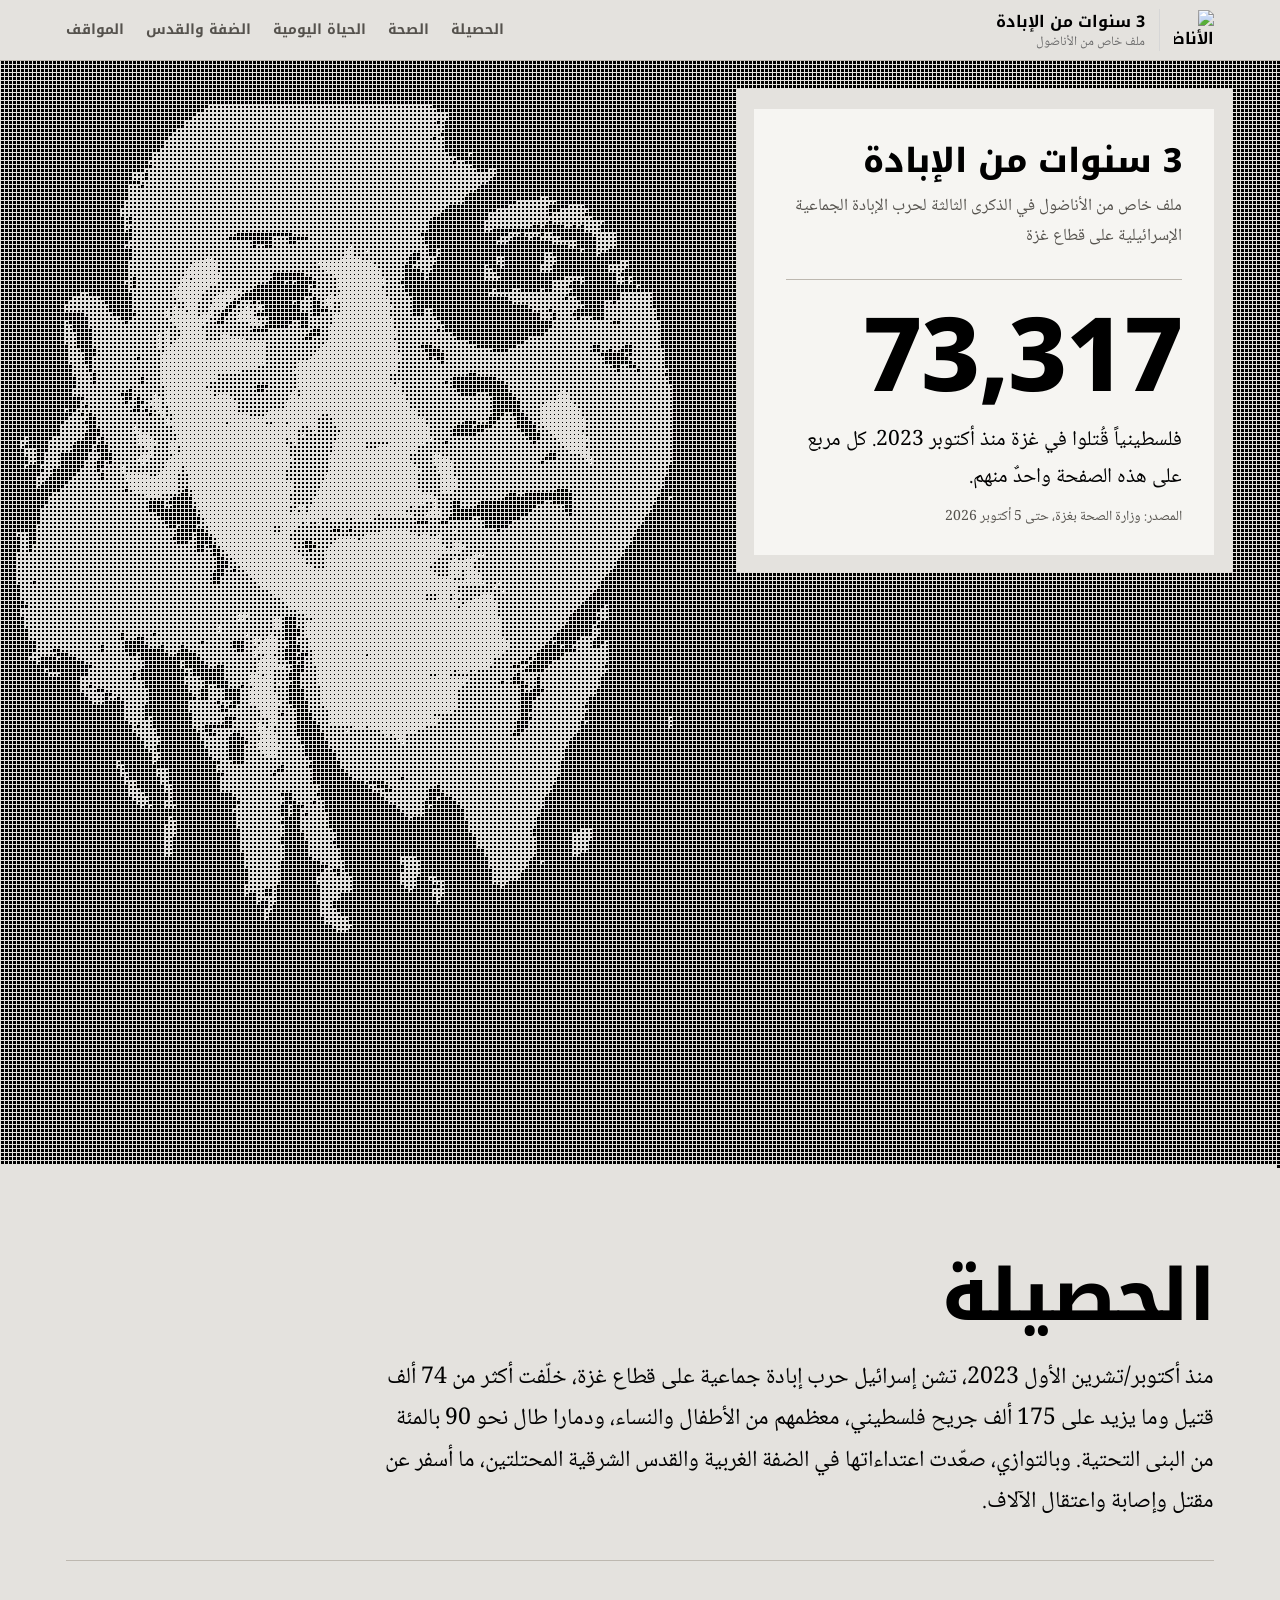
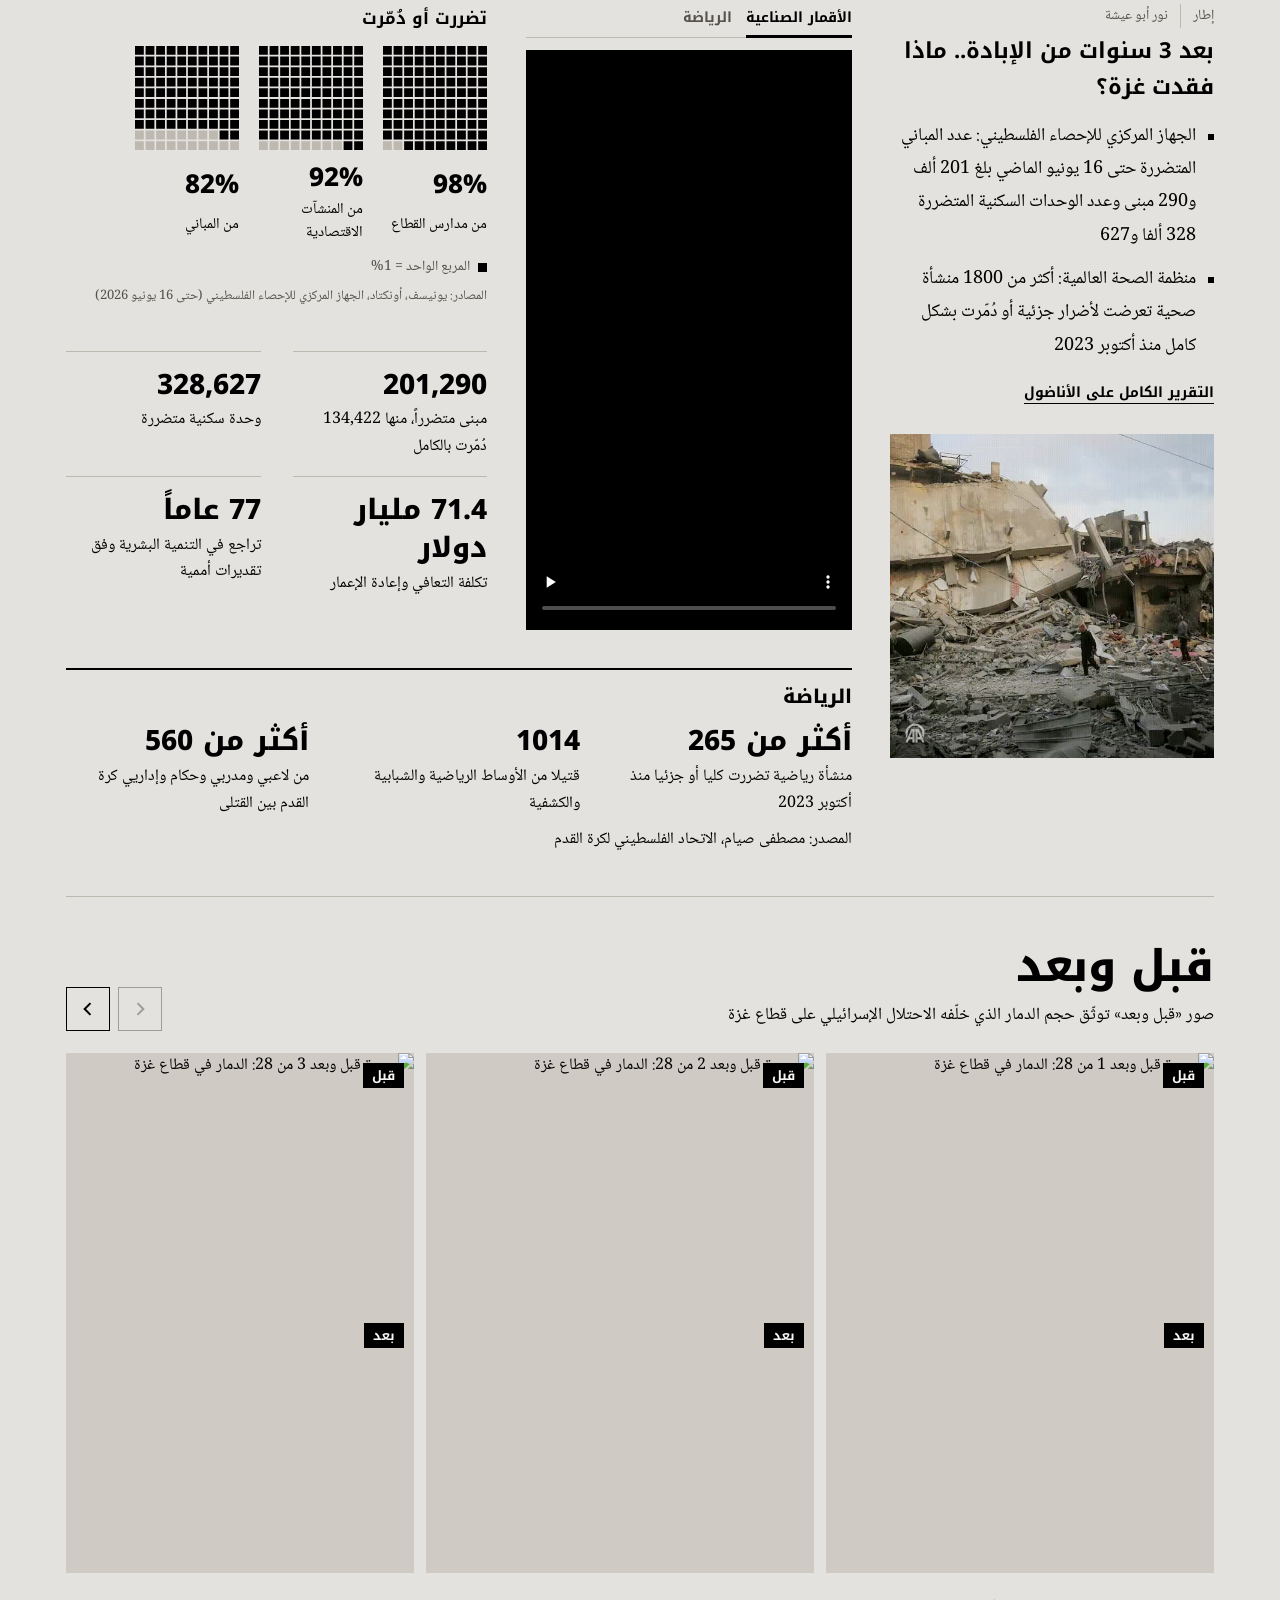
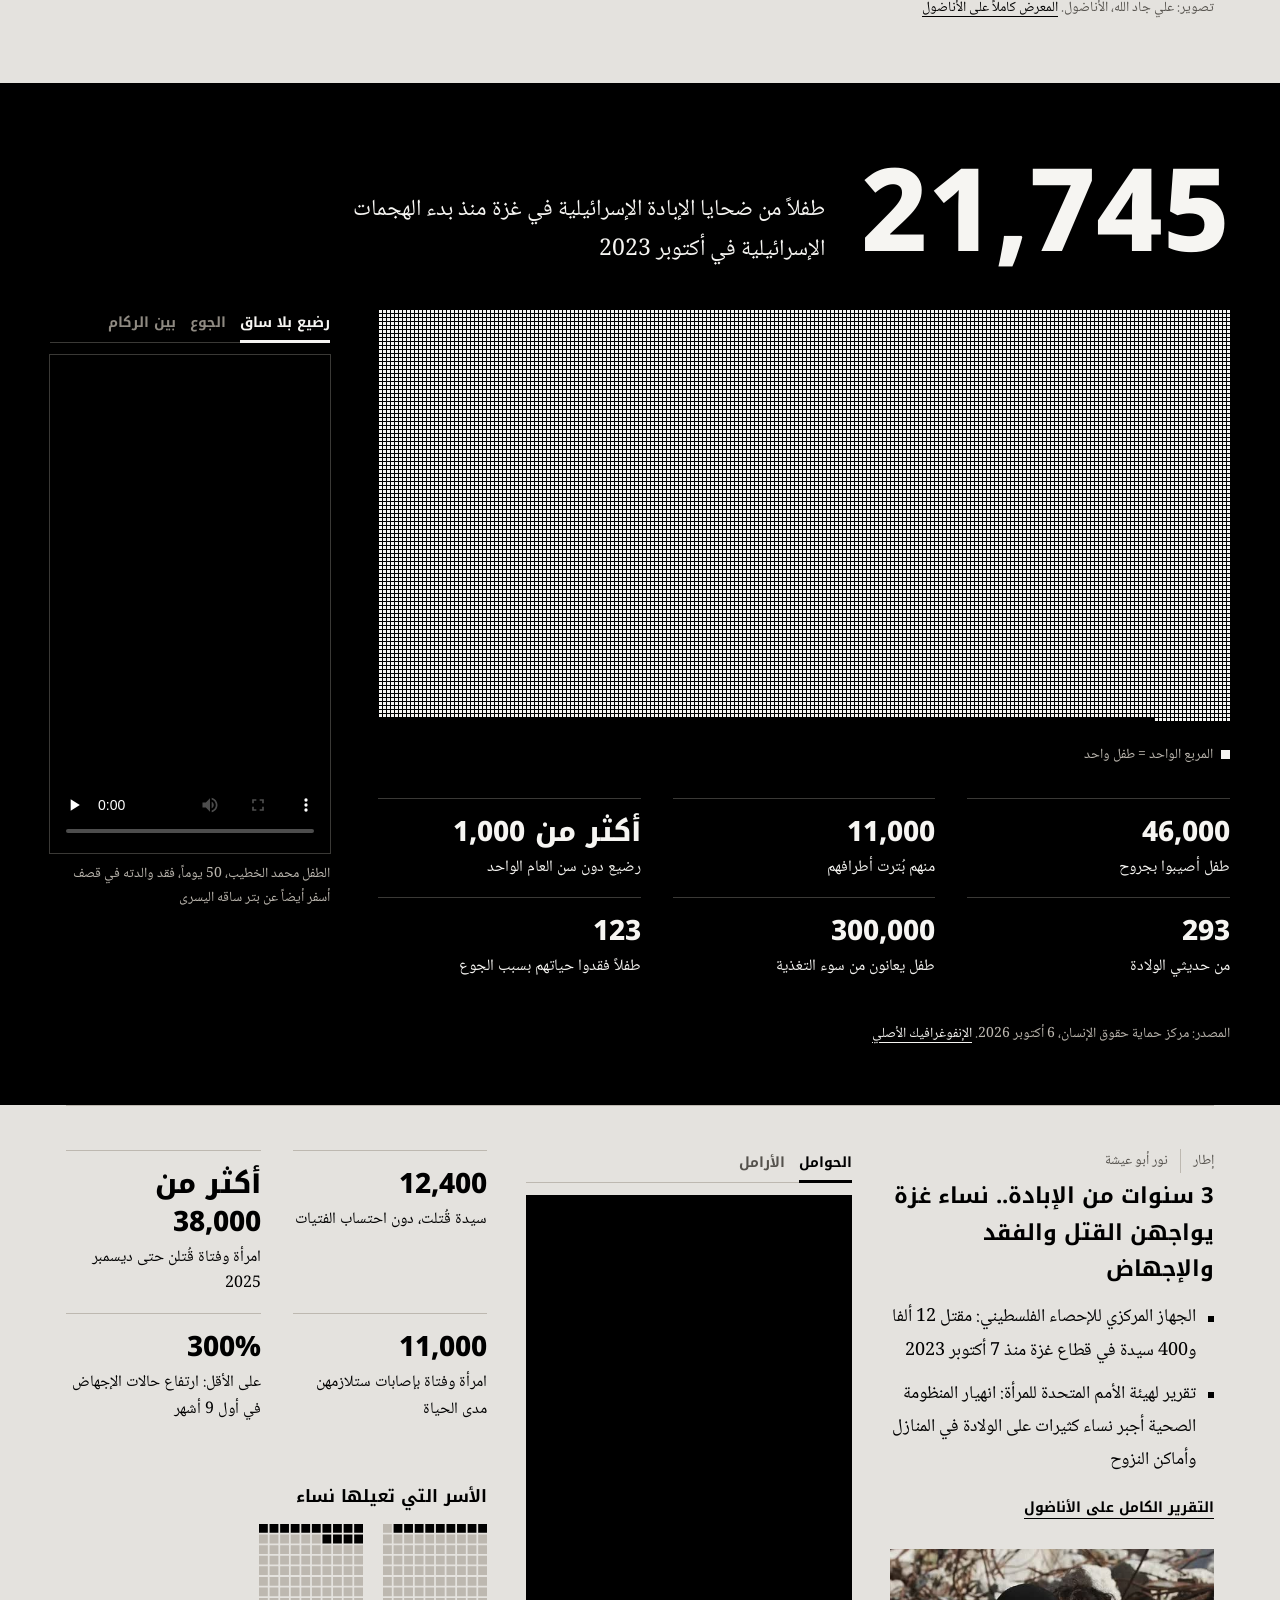
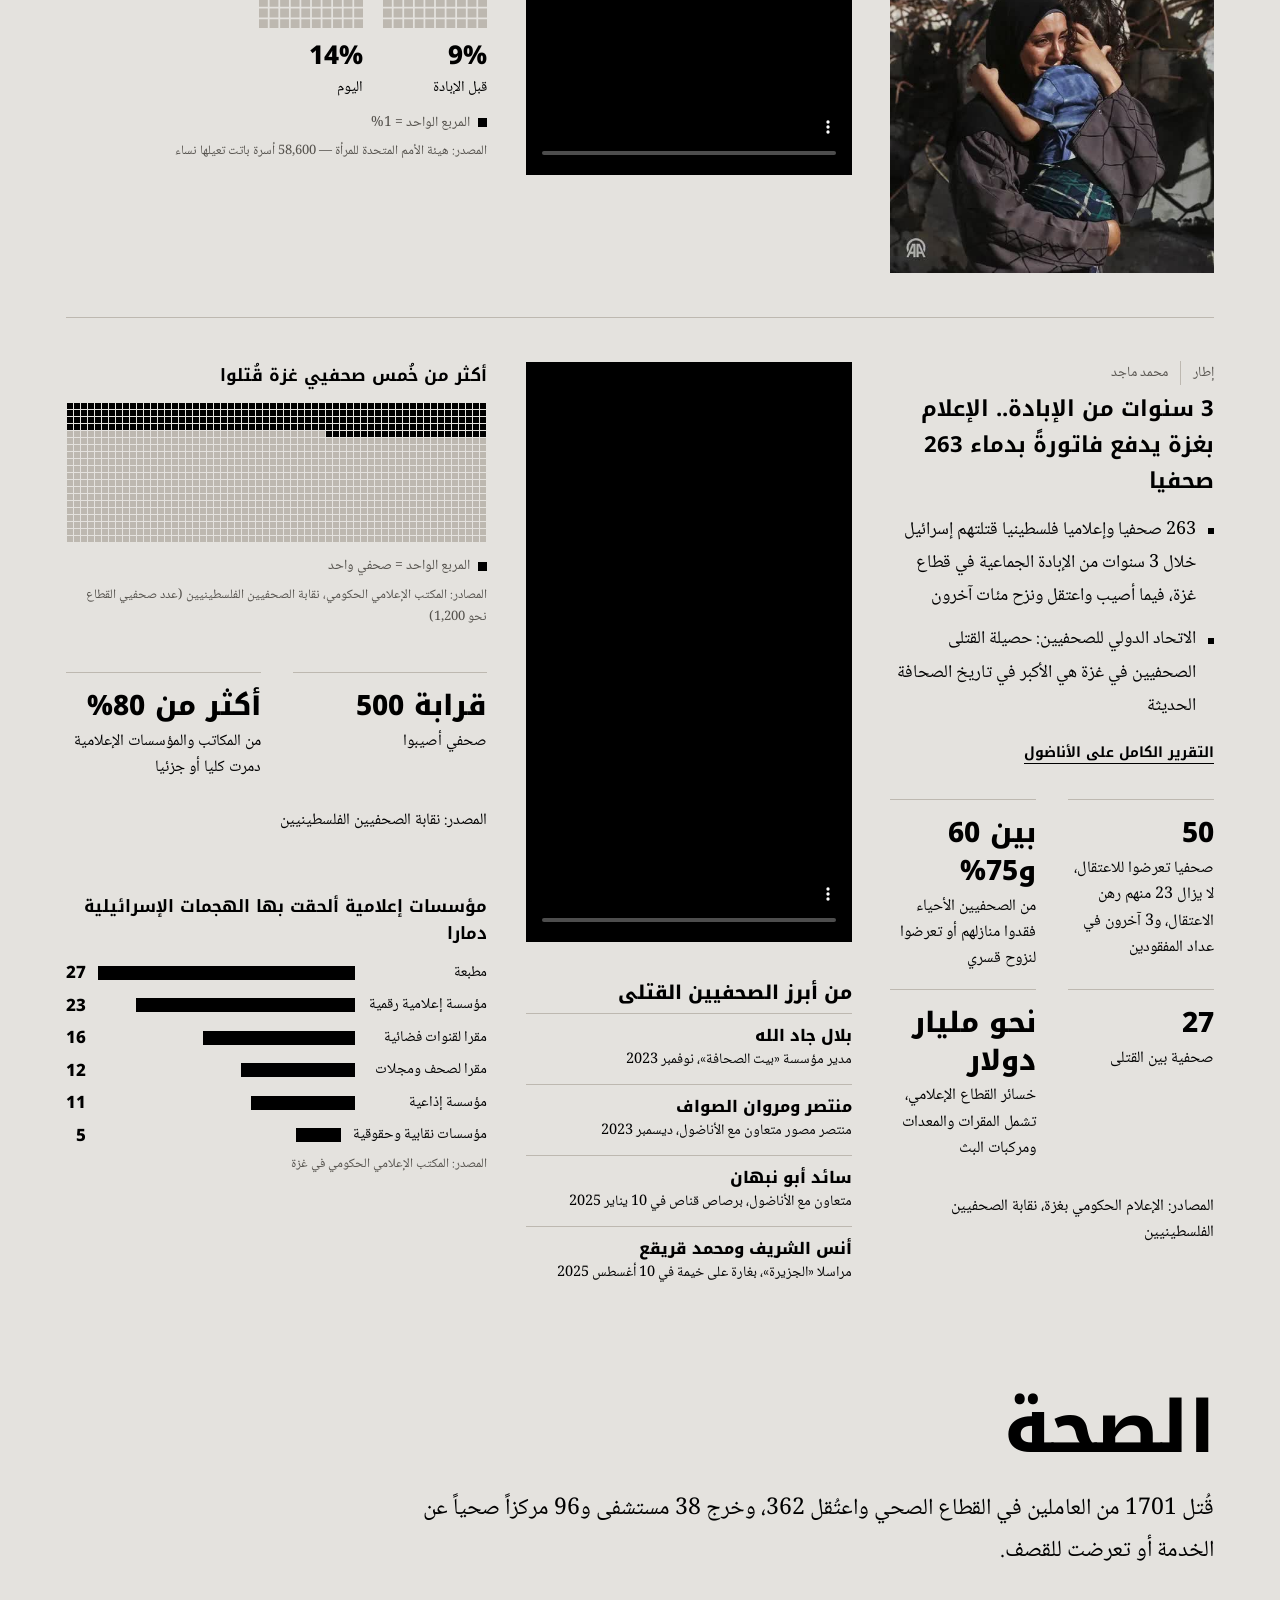
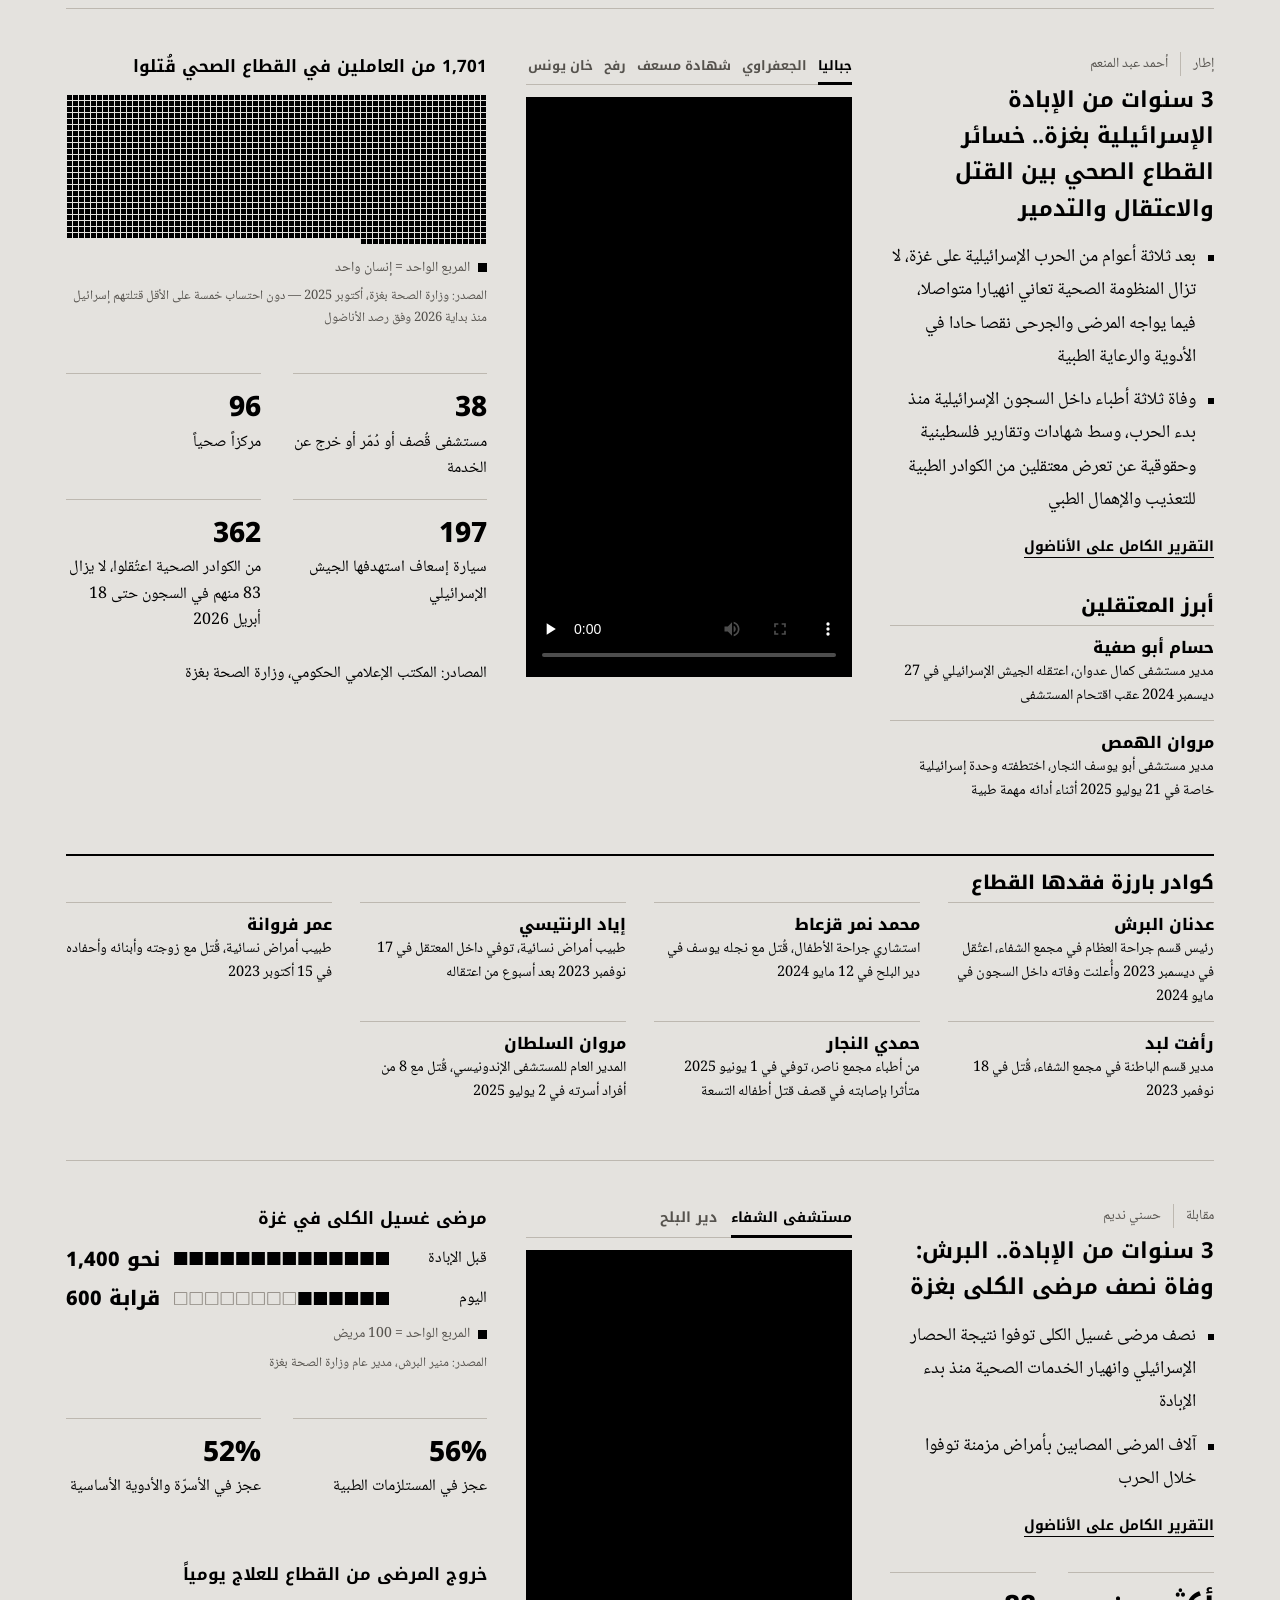
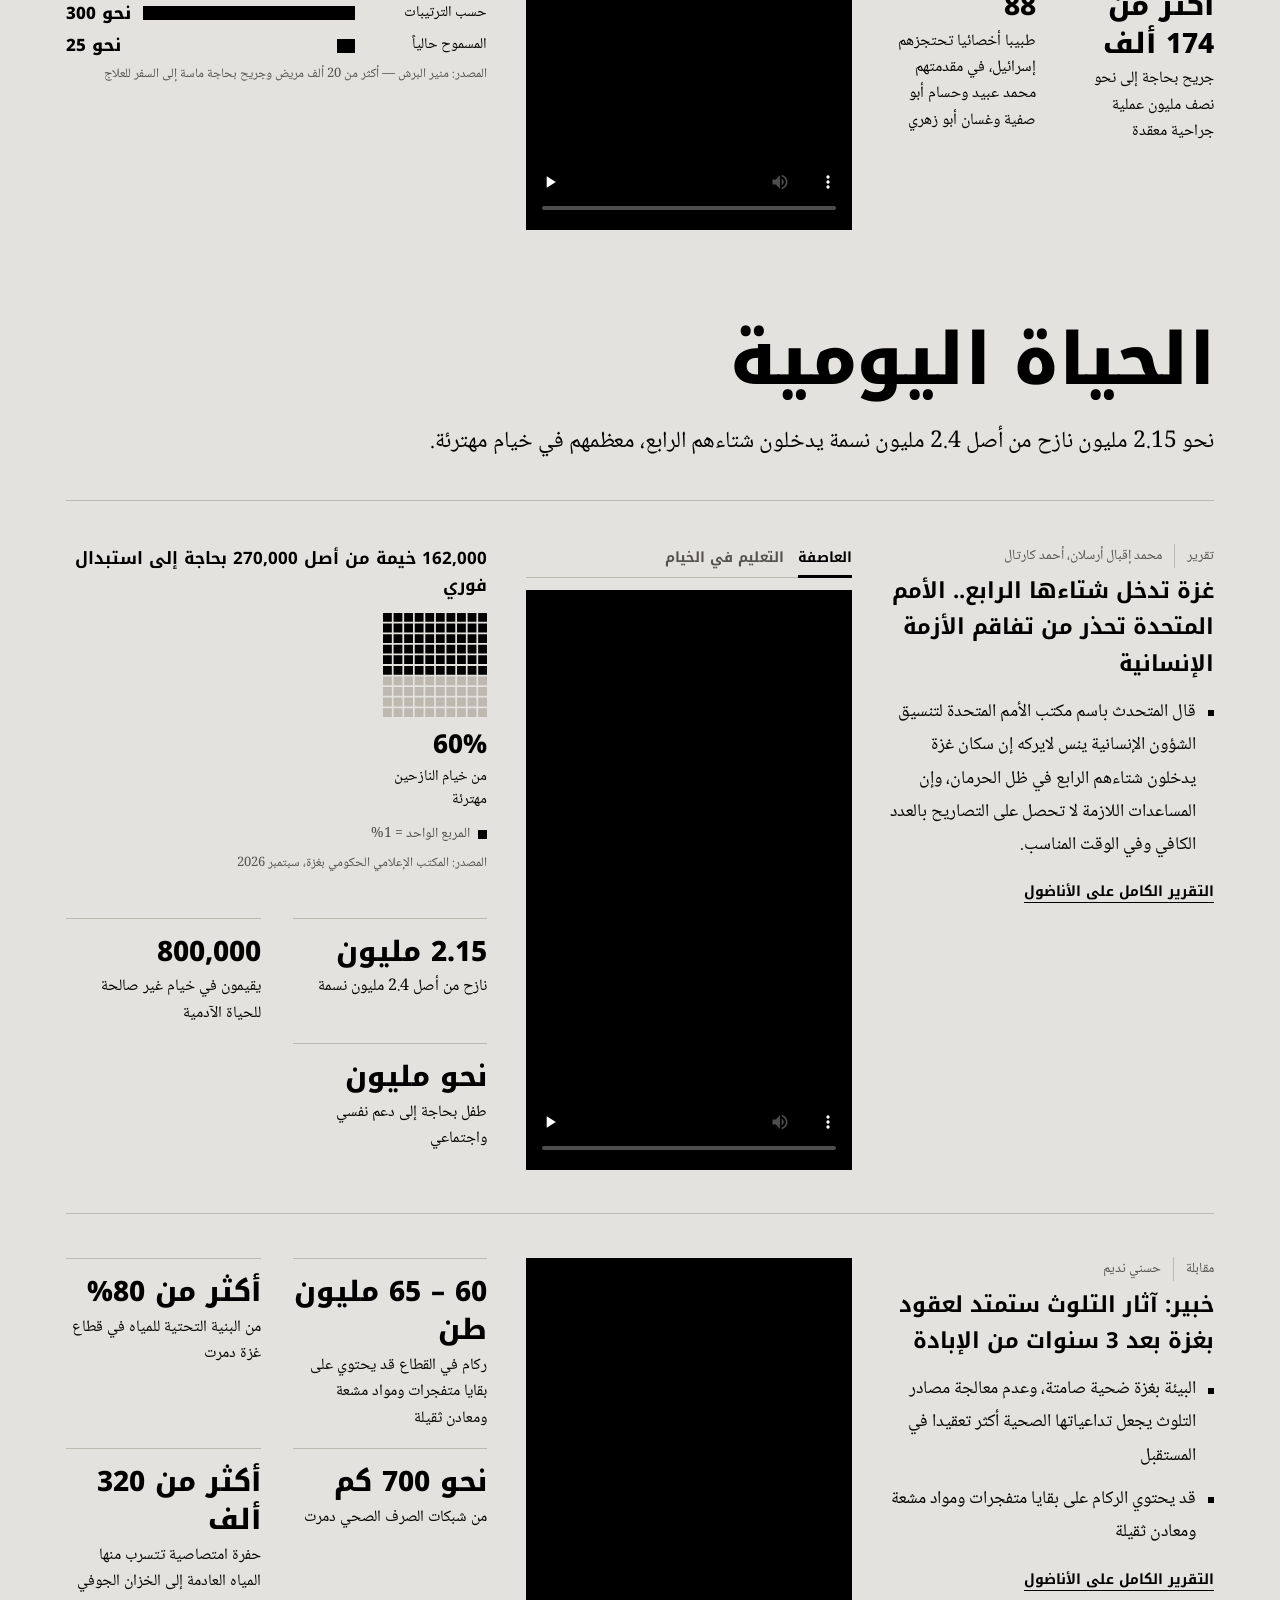
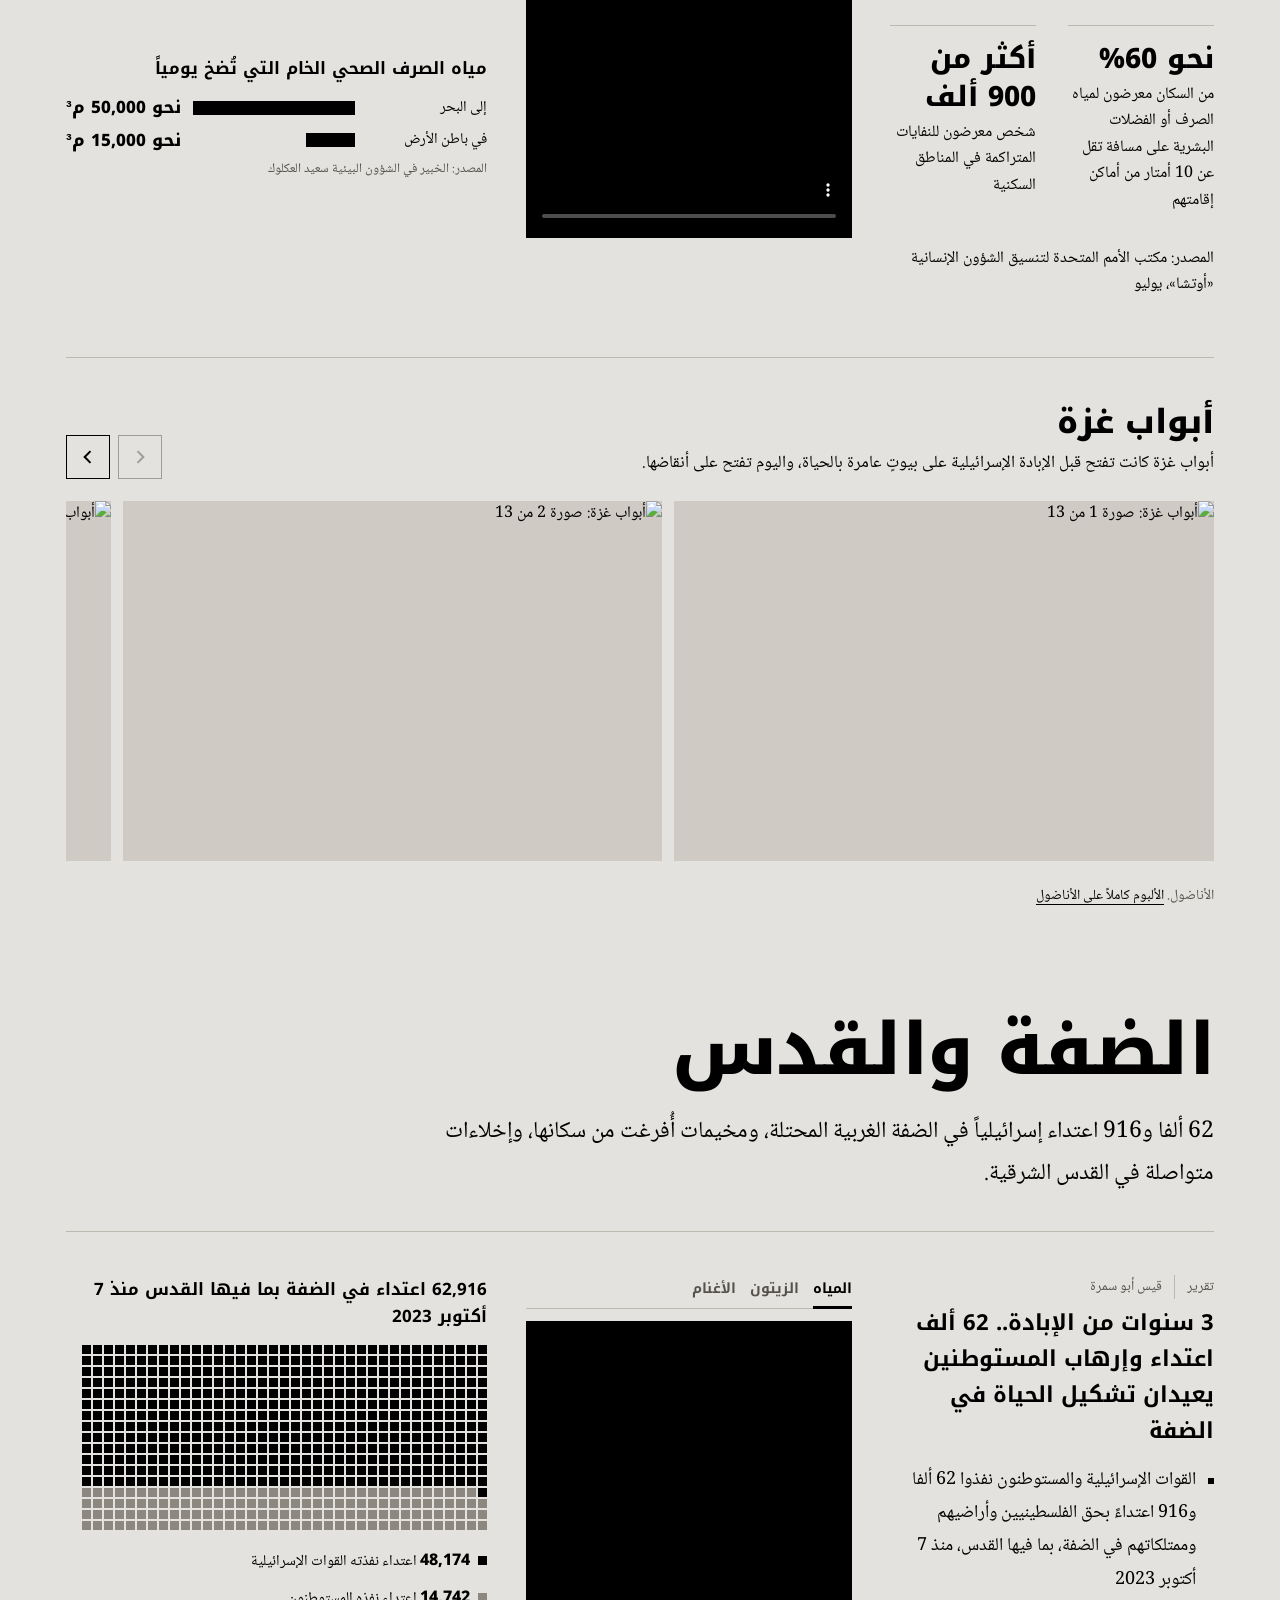
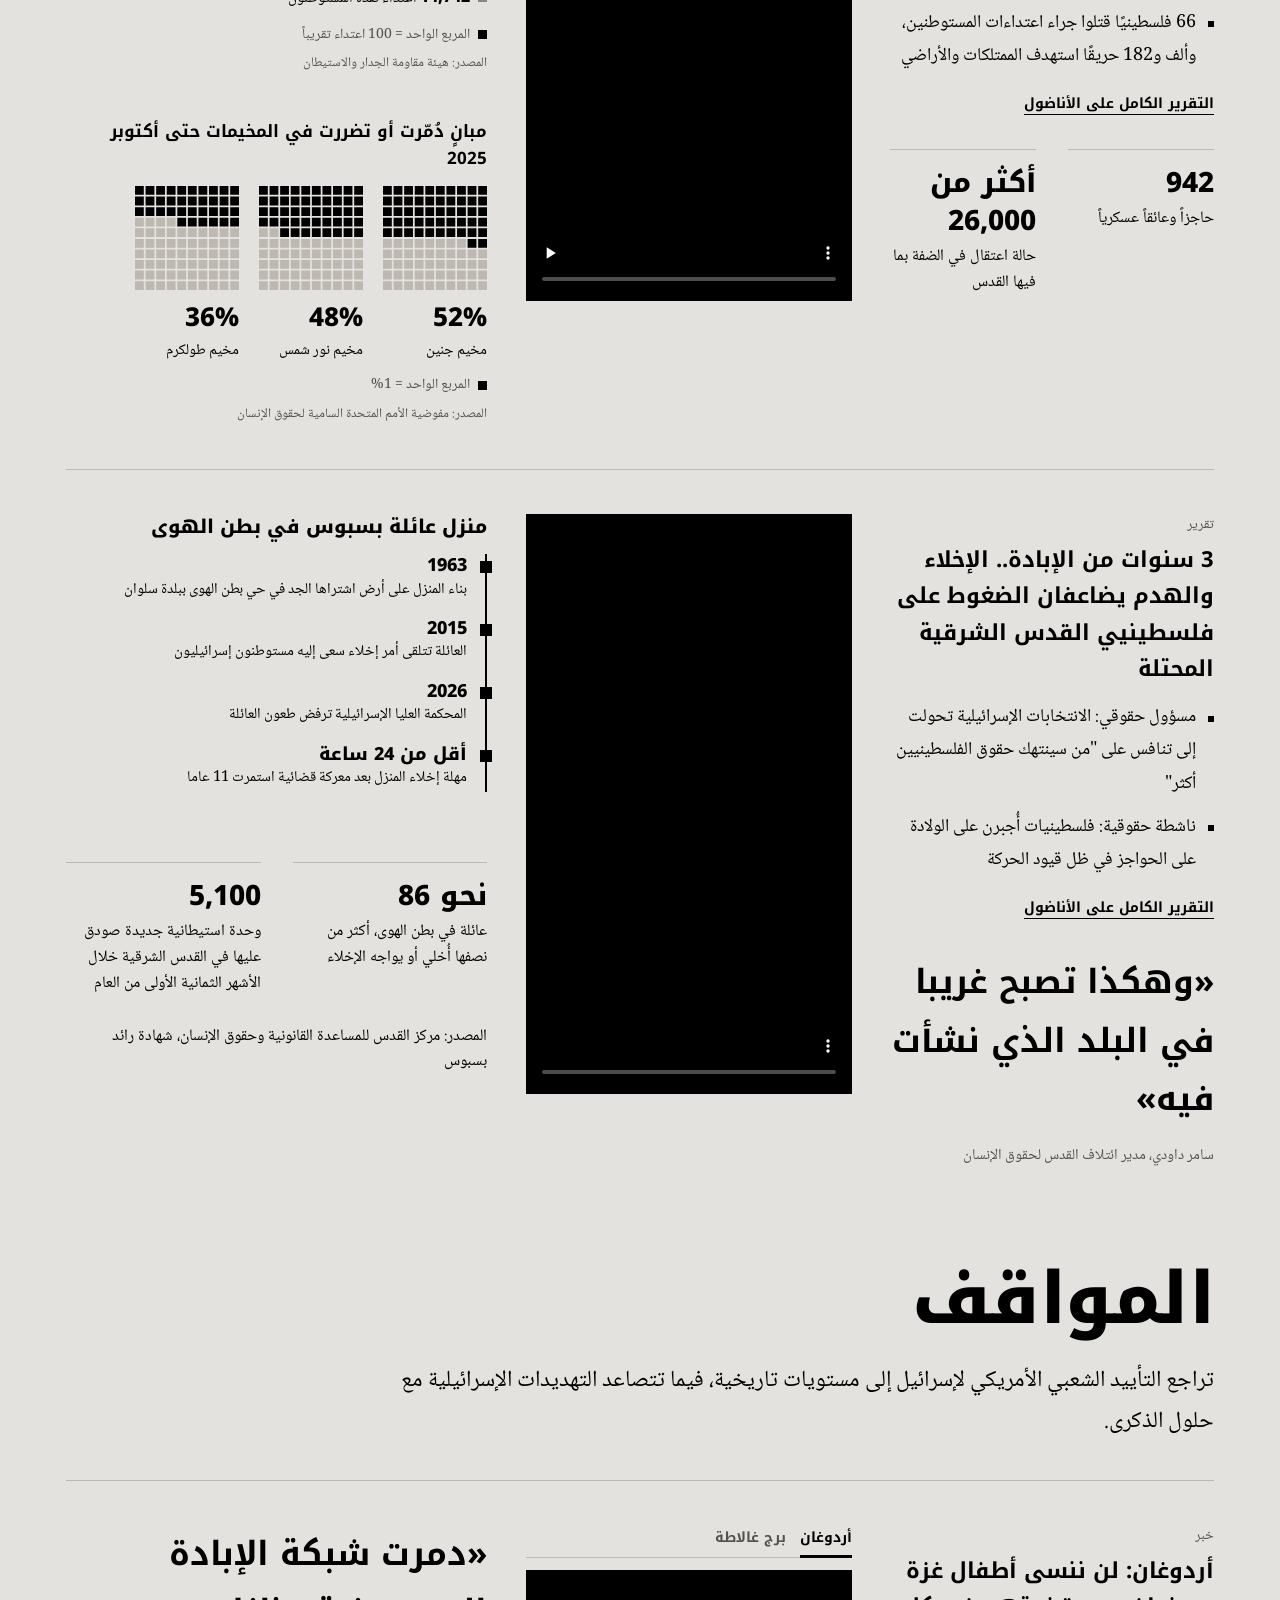
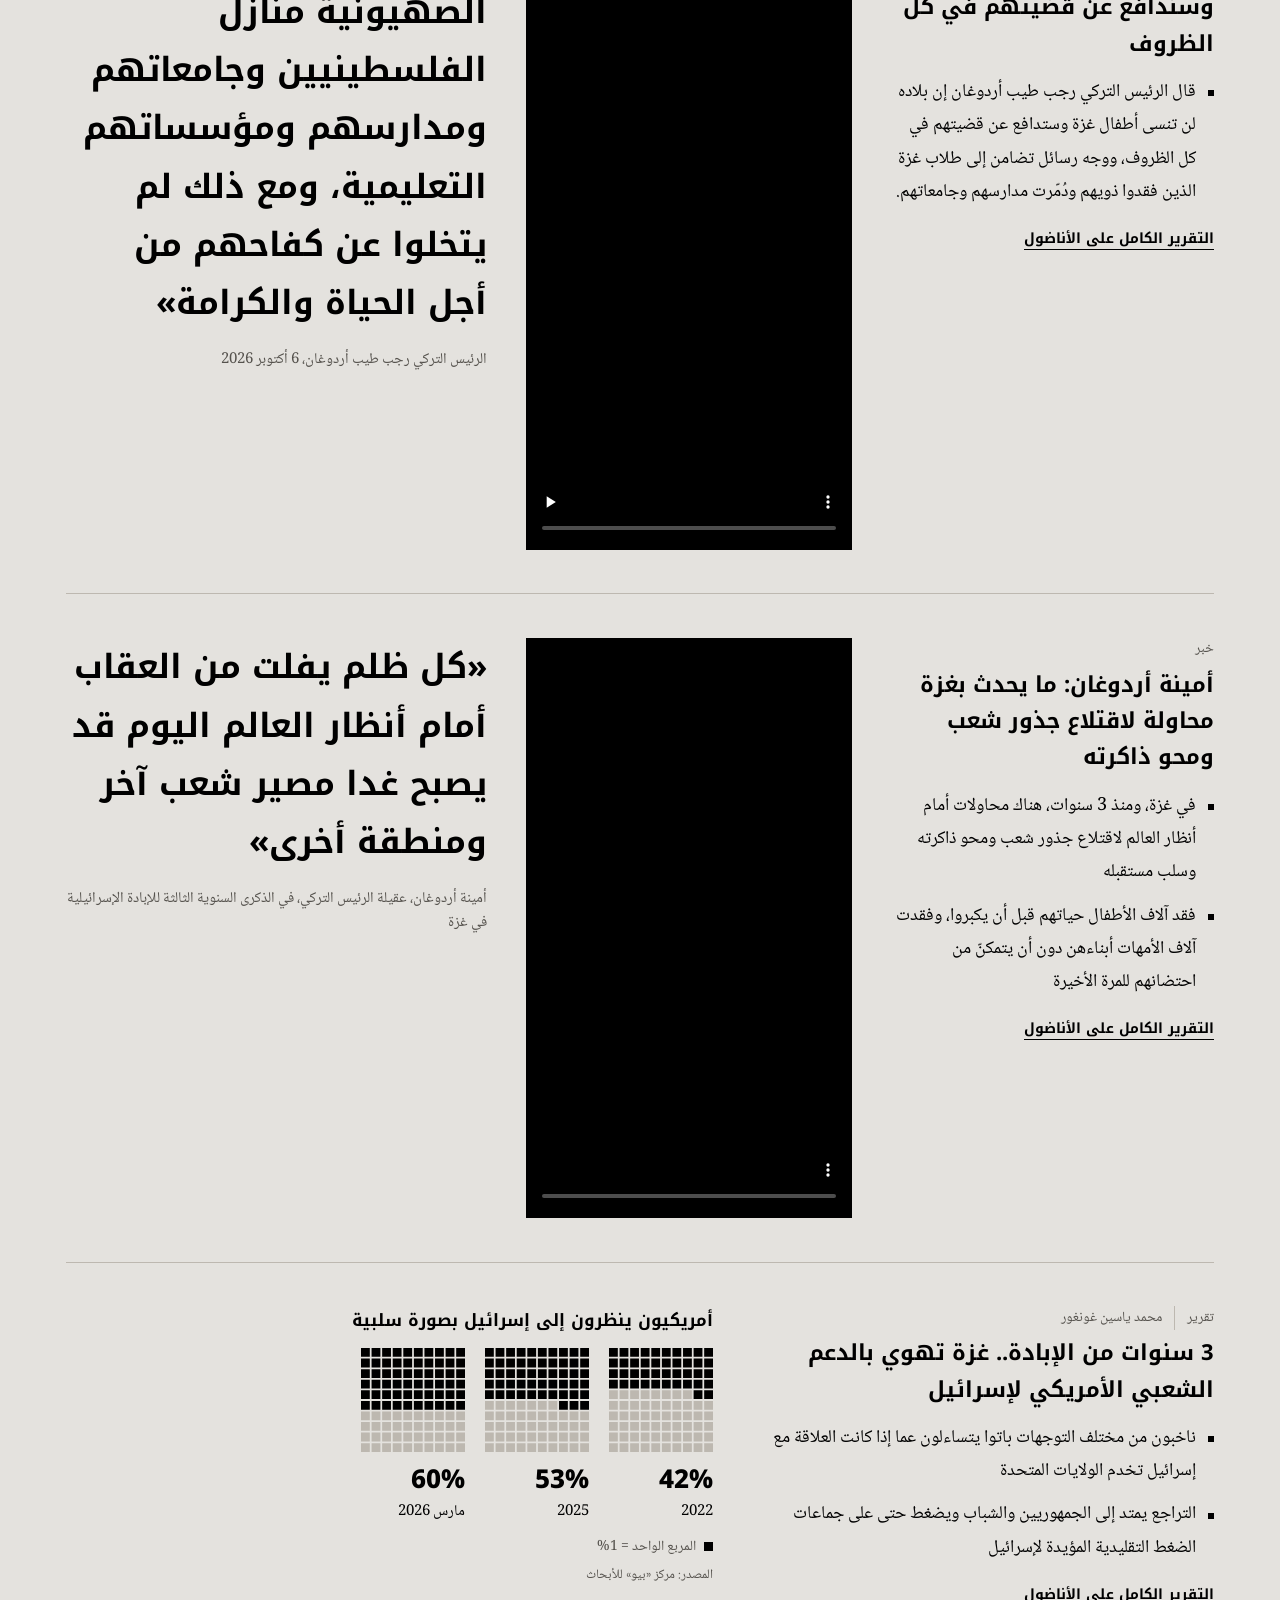
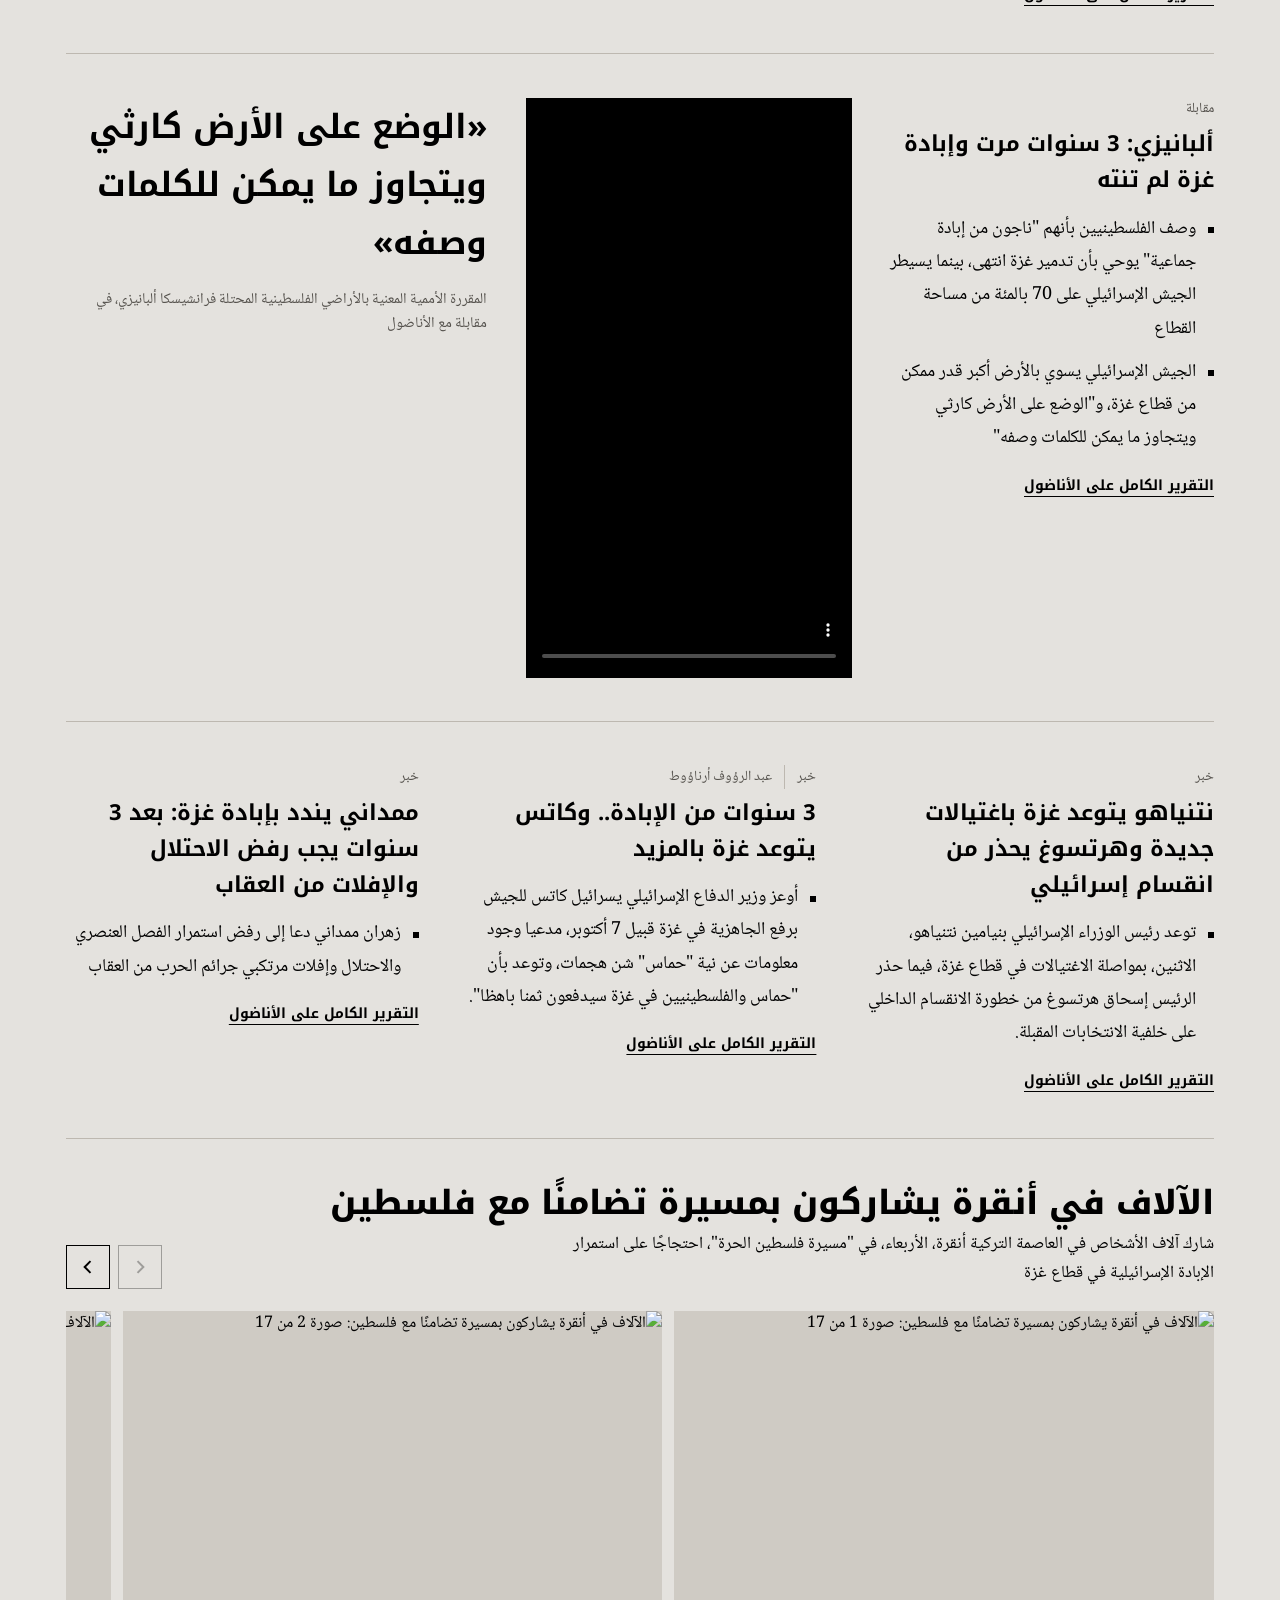
==== commit 04863b92: "New lead text for the toll chapter; send no referrer so X videos load again Co-Authored-By: Claude O" ====
--- a/index.html
+++ b/index.html
@@ -2,6 +2,7 @@
 <html lang="ar" dir="rtl">
 <head>
 <meta charset="utf-8">
+<meta name="referrer" content="no-referrer">
 <meta name="viewport" content="width=device-width, initial-scale=1">
 <title>3 سنوات من الإبادة | الأناضول</title>
 <meta name="description" content="74,243 فلسطينياً قُتلوا في غزة منذ أكتوبر 2023. ملف خاص من الأناضول في الذكرى الثالثة لحرب الإبادة الإسرائيلية على قطاع غزة">
@@ -43,7 +44,7 @@
  <p class="hero-src">المصدر: وزارة الصحة بغزة، حتى 5 أكتوبر 2026</p>
  
 </div>
-</section><section class="chapter" id="ch-1" aria-labelledby="ch-1-h"><div class="wrap"><header class="ch-head"><h2 id="ch-1-h">الحصيلة</h2><p>أكثر من 74 ألف قتيل و175 ألف مصاب، ودمار طال 82 بالمئة من مباني القطاع، وفق معطيات فلسطينية وأممية.</p></header><article class="story wx" id="madha-faqadat-gaza"><div class="st"><p class="kind">إطار<span>نور أبو عيشة</span></p><h3><a href="https://v.aa.com.tr/4080411" target="_blank" rel="noopener">بعد 3 سنوات من الإبادة.. ماذا فقدت غزة؟</a></h3><ul class="pts"><li>الجهاز المركزي للإحصاء الفلسطيني: عدد المباني المتضررة حتى 16 يونيو الماضي بلغ 201 ألف و290 مبنى وعدد الوحدات السكنية المتضررة 328 ألفا و627</li><li>منظمة الصحة العالمية: أكثر من 1800 منشأة صحية تعرضت لأضرار جزئية أو دُمّرت بشكل كامل منذ أكتوبر 2023</li></ul><a class="read" href="https://v.aa.com.tr/4080411" target="_blank" rel="noopener">التقرير الكامل على الأناضول</a><figure class="clip"><video src="assets/video/hadm-gif.mp4" poster="assets/video/hadm-gif.jpg" autoplay loop muted playsinline preload="metadata" aria-label="بعد 3 سنوات من الإبادة.. ماذا فقدت غزة؟"></video></figure></div><figure class="vid multi"><button class="vid-open" type="button"><svg viewBox="0 0 24 24" aria-hidden="true"><path d="M8 5v14l11-7z" fill="currentColor"/></svg><span>شاهد الفيديوهات (2)</span></button><div class="vtabs" role="tablist" aria-label="فيديوهات التقرير"><button type="button" role="tab" aria-selected="true" data-i="0">الأقمار الصناعية</button><button type="button" role="tab" aria-selected="false" data-i="1">الرياضة</button></div><div class="vitem" role="tabpanel"><video data-src="https://video.twimg.com/amplify_video/2107925214994558976/vid/avc1/720x1280/6lwmKdleKOjYy32W.mp4" poster="https://pbs.twimg.com/media/HUDbKekWkAANsOI.jpg" controls preload="none" playsinline aria-label="بعد 3 سنوات من الإبادة.. ماذا فقدت غزة؟: الأقمار الصناعية"></video></div><div class="vitem" role="tabpanel" hidden><video data-src="https://video.twimg.com/amplify_video/2108066427823685633/vid/avc1/720x1280/dmXHhtts8686XwjT.mp4" poster="https://pbs.twimg.com/media/HUFczf7WsAA33-C.jpg" controls preload="none" playsinline aria-label="بعد 3 سنوات من الإبادة.. ماذا فقدت غزة؟: الرياضة"></video></div></figure><div class="sv"><figure class="viz "><h4>تضررت أو دُمّرت</h4><div class="grids"><div class="g"><svg viewBox="0 0 118 118" width="118" height="118" role="img" aria-label="من مدارس القطاع: 98%" style="direction:ltr"><path d="M108 0h10v10h-10zM96 0h10v10h-10zM84 0h10v10h-10zM72 0h10v10h-10zM60 0h10v10h-10zM48 0h10v10h-10zM36 0h10v10h-10zM24 0h10v10h-10zM12 0h10v10h-10zM0 0h10v10h-10zM108 12h10v10h-10zM96 12h10v10h-10zM84 12h10v10h-10zM72 12h10v10h-10zM60 12h10v10h-10zM48 12h10v10h-10zM36 12h10v10h-10zM24 12h10v10h-10zM12 12h10v10h-10zM0 12h10v10h-10zM108 24h10v10h-10zM96 24h10v10h-10zM84 24h10v10h-10zM72 24h10v10h-10zM60 24h10v10h-10zM48 24h10v10h-10zM36 24h10v10h-10zM24 24h10v10h-10zM12 24h10v10h-10zM0 24h10v10h-10zM108 36h10v10h-10zM96 36h10v10h-10zM84 36h10v10h-10zM72 36h10v10h-10zM60 36h10v10h-10zM48 36h10v10h-10zM36 36h10v10h-10zM24 36h10v10h-10zM12 36h10v10h-10zM0 36h10v10h-10zM108 48h10v10h-10zM96 48h10v10h-10zM84 48h10v10h-10zM72 48h10v10h-10zM60 48h10v10h-10zM48 48h10v10h-10zM36 48h10v10h-10zM24 48h10v10h-10zM12 48h10v10h-10zM0 48h10v10h-10zM108 60h10v10h-10zM96 60h10v10h-10zM84 60h10v10h-10zM72 60h10v10h-10zM60 60h10v10h-10zM48 60h10v10h-10zM36 60h10v10h-10zM24 60h10v10h-10zM12 60h10v10h-10zM0 60h10v10h-10zM108 72h10v10h-10zM96 72h10v10h-10zM84 72h10v10h-10zM72 72h10v10h-10zM60 72h10v10h-10zM48 72h10v10h-10zM36 72h10v10h-10zM24 72h10v10h-10zM12 72h10v10h-10zM0 72h10v10h-10zM108 84h10v10h-10zM96 84h10v10h-10zM84 84h10v10h-10zM72 84h10v10h-10zM60 84h10v10h-10zM48 84h10v10h-10zM36 84h10v10h-10zM24 84h10v10h-10zM12 84h10v10h-10zM0 84h10v10h-10zM108 96h10v10h-10zM96 96h10v10h-10zM84 96h10v10h-10zM72 96h10v10h-10zM60 96h10v10h-10zM48 96h10v10h-10zM36 96h10v10h-10zM24 96h10v10h-10zM12 96h10v10h-10zM0 96h10v10h-10zM108 108h10v10h-10zM96 108h10v10h-10zM84 108h10v10h-10zM72 108h10v10h-10zM60 108h10v10h-10zM48 108h10v10h-10zM36 108h10v10h-10zM24 108h10v10h-10z" fill="#000000"/><path d="M12 108h10v10h-10zM0 108h10v10h-10z" fill="#BDB8B0"/></svg><b>98%</b><span>من مدارس القطاع</span></div><div class="g"><svg viewBox="0 0 118 118" width="118" height="118" role="img" aria-label="من المنشآت الاقتصادية: 92%" style="direction:ltr"><path d="M108 0h10v10h-10zM96 0h10v10h-10zM84 0h10v10h-10zM72 0h10v10h-10zM60 0h10v10h-10zM48 0h10v10h-10zM36 0h10v10h-10zM24 0h10v10h-10zM12 0h10v10h-10zM0 0h10v10h-10zM108 12h10v10h-10zM96 12h10v10h-10zM84 12h10v10h-10zM72 12h10v10h-10zM60 12h10v10h-10zM48 12h10v10h-10zM36 12h10v10h-10zM24 12h10v10h-10zM12 12h10v10h-10zM0 12h10v10h-10zM108 24h10v10h-10zM96 24h10v10h-10zM84 24h10v10h-10zM72 24h10v10h-10zM60 24h10v10h-10zM48 24h10v10h-10zM36 24h10v10h-10zM24 24h10v10h-10zM12 24h10v10h-10zM0 24h10v10h-10zM108 36h10v10h-10zM96 36h10v10h-10zM84 36h10v10h-10zM72 36h10v10h-10zM60 36h10v10h-10zM48 36h10v10h-10zM36 36h10v10h-10zM24 36h10v10h-10zM12 36h10v10h-10zM0 36h10v10h-10zM108 48h10v10h-10zM96 48h10v10h-10zM84 48h10v10h-10zM72 48h10v10h-10zM60 48h10v10h-10zM48 48h10v10h-10zM36 48h10v10h-10zM24 48h10v10h-10zM12 48h10v10h-10zM0 48h10v10h-10zM108 60h10v10h-10zM96 60h10v10h-10zM84 60h10v10h-10zM72 60h10v10h-10zM60 60h10v10h-10zM48 60h10v10h-10zM36 60h10v10h-10zM24 60h10v10h-10zM12 60h10v10h-10zM0 60h10v10h-10zM108 72h10v10h-10zM96 72h10v10h-10zM84 72h10v10h-10zM72 72h10v10h-10zM60 72h10v10h-10zM48 72h10v10h-10zM36 72h10v10h-10zM24 72h10v10h-10zM12 72h10v10h-10zM0 72h10v10h-10zM108 84h10v10h-10zM96 84h10v10h-10zM84 84h10v10h-10zM72 84h10v10h-10zM60 84h10v10h-10zM48 84h10v10h-10zM36 84h10v10h-10zM24 84h10v10h-10zM12 84h10v10h-10zM0 84h10v10h-10zM108 96h10v10h-10zM96 96h10v10h-10zM84 96h10v10h-10zM72 96h10v10h-10zM60 96h10v10h-10zM48 96h10v10h-10zM36 96h10v10h-10zM24 96h10v10h-10zM12 96h10v10h-10zM0 96h10v10h-10zM108 108h10v10h-10zM96 108h10v10h-10z" fill="#000000"/><path d="M84 108h10v10h-10zM72 108h10v10h-10zM60 108h10v10h-10zM48 108h10v10h-10zM36 108h10v10h-10zM24 108h10v10h-10zM12 108h10v10h-10zM0 108h10v10h-10z" fill="#BDB8B0"/></svg><b>92%</b><span>من المنشآت الاقتصادية</span></div><div class="g"><svg viewBox="0 0 118 118" width="118" height="118" role="img" aria-label="من المباني: 82%" style="direction:ltr"><path d="M108 0h10v10h-10zM96 0h10v10h-10zM84 0h10v10h-10zM72 0h10v10h-10zM60 0h10v10h-10zM48 0h10v10h-10zM36 0h10v10h-10zM24 0h10v10h-10zM12 0h10v10h-10zM0 0h10v10h-10zM108 12h10v10h-10zM96 12h10v10h-10zM84 12h10v10h-10zM72 12h10v10h-10zM60 12h10v10h-10zM48 12h10v10h-10zM36 12h10v10h-10zM24 12h10v10h-10zM12 12h10v10h-10zM0 12h10v10h-10zM108 24h10v10h-10zM96 24h10v10h-10zM84 24h10v10h-10zM72 24h10v10h-10zM60 24h10v10h-10zM48 24h10v10h-10zM36 24h10v10h-10zM24 24h10v10h-10zM12 24h10v10h-10zM0 24h10v10h-10zM108 36h10v10h-10zM96 36h10v10h-10zM84 36h10v10h-10zM72 36h10v10h-10zM60 36h10v10h-10zM48 36h10v10h-10zM36 36h10v10h-10zM24 36h10v10h-10zM12 36h10v10h-10zM0 36h10v10h-10zM108 48h10v10h-10zM96 48h10v10h-10zM84 48h10v10h-10zM72 48h10v10h-10zM60 48h10v10h-10zM48 48h10v10h-10zM36 48h10v10h-10zM24 48h10v10h-10zM12 48h10v10h-10zM0 48h10v10h-10zM108 60h10v10h-10zM96 60h10v10h-10zM84 60h10v10h-10zM72 60h10v10h-10zM60 60h10v10h-10zM48 60h10v10h-10zM36 60h10v10h-10zM24 60h10v10h-10zM12 60h10v10h-10zM0 60h10v10h-10zM108 72h10v10h-10zM96 72h10v10h-10zM84 72h10v10h-10zM72 72h10v10h-10zM60 72h10v10h-10zM48 72h10v10h-10zM36 72h10v10h-10zM24 72h10v10h-10zM12 72h10v10h-10zM0 72h10v10h-10zM108 84h10v10h-10zM96 84h10v10h-10zM84 84h10v10h-10zM72 84h10v10h-10zM60 84h10v10h-10zM48 84h10v10h-10zM36 84h10v10h-10zM24 84h10v10h-10zM12 84h10v10h-10zM0 84h10v10h-10zM108 96h10v10h-10zM96 96h10v10h-10z" fill="#000000"/><path d="M84 96h10v10h-10zM72 96h10v10h-10zM60 96h10v10h-10zM48 96h10v10h-10zM36 96h10v10h-10zM24 96h10v10h-10zM12 96h10v10h-10zM0 96h10v10h-10zM108 108h10v10h-10zM96 108h10v10h-10zM84 108h10v10h-10zM72 108h10v10h-10zM60 108h10v10h-10zM48 108h10v10h-10zM36 108h10v10h-10zM24 108h10v10h-10zM12 108h10v10h-10zM0 108h10v10h-10z" fill="#BDB8B0"/></svg><b>82%</b><span>من المباني</span></div></div><p class="key"><i></i>المربع الواحد = 1%</p><figcaption>المصادر: يونيسف، أونكتاد، الجهاز المركزي للإحصاء الفلسطيني (حتى 16 يونيو 2026)</figcaption></figure><dl class="facts"><div><dt>201,290</dt><dd>مبنى متضرراً، منها 134,422 دُمّرت بالكامل</dd></div><div><dt>328,627</dt><dd>وحدة سكنية متضررة</dd></div><div><dt>71.4 مليار دولار</dt><dd>تكلفة التعافي وإعادة الإعمار</dd></div><div><dt>77 عاماً</dt><dd>تراجع في التنمية البشرية وفق تقديرات أممية</dd></div></dl></div><div class="sx sx-x"><h4>الرياضة</h4><dl class="facts"><div><dt>أكثر من 265</dt><dd>منشأة رياضية تضررت كليا أو جزئيا منذ أكتوبر 2023</dd></div><div><dt>1014</dt><dd>قتيلا من الأوساط الرياضية والشبابية والكشفية</dd></div><div><dt>أكثر من 560</dt><dd>من لاعبي ومدربي وحكام وإداريي كرة القدم بين القتلى</dd></div></dl><p class="fsrc">المصدر: مصطفى صيام، الاتحاد الفلسطيني لكرة القدم</p></div></article><section class="gal" aria-labelledby="gal-h">
+</section><section class="chapter" id="ch-1" aria-labelledby="ch-1-h"><div class="wrap"><header class="ch-head"><h2 id="ch-1-h">الحصيلة</h2><p>منذ أكتوبر/تشرين الأول 2023، تشن إسرائيل حرب إبادة جماعية على قطاع غزة، خلّفت أكثر من 74 ألف قتيل وما يزيد على 175 ألف جريح فلسطيني، معظمهم من الأطفال والنساء، ودمارا طال نحو 90 بالمئة من البنى التحتية. وبالتوازي، صعّدت اعتداءاتها في الضفة الغربية والقدس الشرقية المحتلتين، ما أسفر عن مقتل وإصابة واعتقال الآلاف.</p></header><article class="story wx" id="madha-faqadat-gaza"><div class="st"><p class="kind">إطار<span>نور أبو عيشة</span></p><h3><a href="https://v.aa.com.tr/4080411" target="_blank" rel="noopener">بعد 3 سنوات من الإبادة.. ماذا فقدت غزة؟</a></h3><ul class="pts"><li>الجهاز المركزي للإحصاء الفلسطيني: عدد المباني المتضررة حتى 16 يونيو الماضي بلغ 201 ألف و290 مبنى وعدد الوحدات السكنية المتضررة 328 ألفا و627</li><li>منظمة الصحة العالمية: أكثر من 1800 منشأة صحية تعرضت لأضرار جزئية أو دُمّرت بشكل كامل منذ أكتوبر 2023</li></ul><a class="read" href="https://v.aa.com.tr/4080411" target="_blank" rel="noopener">التقرير الكامل على الأناضول</a><figure class="clip"><video src="assets/video/hadm-gif.mp4" poster="assets/video/hadm-gif.jpg" autoplay loop muted playsinline preload="metadata" aria-label="بعد 3 سنوات من الإبادة.. ماذا فقدت غزة؟"></video></figure></div><figure class="vid multi"><button class="vid-open" type="button"><svg viewBox="0 0 24 24" aria-hidden="true"><path d="M8 5v14l11-7z" fill="currentColor"/></svg><span>شاهد الفيديوهات (2)</span></button><div class="vtabs" role="tablist" aria-label="فيديوهات التقرير"><button type="button" role="tab" aria-selected="true" data-i="0">الأقمار الصناعية</button><button type="button" role="tab" aria-selected="false" data-i="1">الرياضة</button></div><div class="vitem" role="tabpanel"><video data-src="https://video.twimg.com/amplify_video/2107925214994558976/vid/avc1/720x1280/6lwmKdleKOjYy32W.mp4" poster="https://pbs.twimg.com/media/HUDbKekWkAANsOI.jpg" controls preload="none" playsinline aria-label="بعد 3 سنوات من الإبادة.. ماذا فقدت غزة؟: الأقمار الصناعية"></video></div><div class="vitem" role="tabpanel" hidden><video data-src="https://video.twimg.com/amplify_video/2108066427823685633/vid/avc1/720x1280/dmXHhtts8686XwjT.mp4" poster="https://pbs.twimg.com/media/HUFczf7WsAA33-C.jpg" controls preload="none" playsinline aria-label="بعد 3 سنوات من الإبادة.. ماذا فقدت غزة؟: الرياضة"></video></div></figure><div class="sv"><figure class="viz "><h4>تضررت أو دُمّرت</h4><div class="grids"><div class="g"><svg viewBox="0 0 118 118" width="118" height="118" role="img" aria-label="من مدارس القطاع: 98%" style="direction:ltr"><path d="M108 0h10v10h-10zM96 0h10v10h-10zM84 0h10v10h-10zM72 0h10v10h-10zM60 0h10v10h-10zM48 0h10v10h-10zM36 0h10v10h-10zM24 0h10v10h-10zM12 0h10v10h-10zM0 0h10v10h-10zM108 12h10v10h-10zM96 12h10v10h-10zM84 12h10v10h-10zM72 12h10v10h-10zM60 12h10v10h-10zM48 12h10v10h-10zM36 12h10v10h-10zM24 12h10v10h-10zM12 12h10v10h-10zM0 12h10v10h-10zM108 24h10v10h-10zM96 24h10v10h-10zM84 24h10v10h-10zM72 24h10v10h-10zM60 24h10v10h-10zM48 24h10v10h-10zM36 24h10v10h-10zM24 24h10v10h-10zM12 24h10v10h-10zM0 24h10v10h-10zM108 36h10v10h-10zM96 36h10v10h-10zM84 36h10v10h-10zM72 36h10v10h-10zM60 36h10v10h-10zM48 36h10v10h-10zM36 36h10v10h-10zM24 36h10v10h-10zM12 36h10v10h-10zM0 36h10v10h-10zM108 48h10v10h-10zM96 48h10v10h-10zM84 48h10v10h-10zM72 48h10v10h-10zM60 48h10v10h-10zM48 48h10v10h-10zM36 48h10v10h-10zM24 48h10v10h-10zM12 48h10v10h-10zM0 48h10v10h-10zM108 60h10v10h-10zM96 60h10v10h-10zM84 60h10v10h-10zM72 60h10v10h-10zM60 60h10v10h-10zM48 60h10v10h-10zM36 60h10v10h-10zM24 60h10v10h-10zM12 60h10v10h-10zM0 60h10v10h-10zM108 72h10v10h-10zM96 72h10v10h-10zM84 72h10v10h-10zM72 72h10v10h-10zM60 72h10v10h-10zM48 72h10v10h-10zM36 72h10v10h-10zM24 72h10v10h-10zM12 72h10v10h-10zM0 72h10v10h-10zM108 84h10v10h-10zM96 84h10v10h-10zM84 84h10v10h-10zM72 84h10v10h-10zM60 84h10v10h-10zM48 84h10v10h-10zM36 84h10v10h-10zM24 84h10v10h-10zM12 84h10v10h-10zM0 84h10v10h-10zM108 96h10v10h-10zM96 96h10v10h-10zM84 96h10v10h-10zM72 96h10v10h-10zM60 96h10v10h-10zM48 96h10v10h-10zM36 96h10v10h-10zM24 96h10v10h-10zM12 96h10v10h-10zM0 96h10v10h-10zM108 108h10v10h-10zM96 108h10v10h-10zM84 108h10v10h-10zM72 108h10v10h-10zM60 108h10v10h-10zM48 108h10v10h-10zM36 108h10v10h-10zM24 108h10v10h-10z" fill="#000000"/><path d="M12 108h10v10h-10zM0 108h10v10h-10z" fill="#BDB8B0"/></svg><b>98%</b><span>من مدارس القطاع</span></div><div class="g"><svg viewBox="0 0 118 118" width="118" height="118" role="img" aria-label="من المنشآت الاقتصادية: 92%" style="direction:ltr"><path d="M108 0h10v10h-10zM96 0h10v10h-10zM84 0h10v10h-10zM72 0h10v10h-10zM60 0h10v10h-10zM48 0h10v10h-10zM36 0h10v10h-10zM24 0h10v10h-10zM12 0h10v10h-10zM0 0h10v10h-10zM108 12h10v10h-10zM96 12h10v10h-10zM84 12h10v10h-10zM72 12h10v10h-10zM60 12h10v10h-10zM48 12h10v10h-10zM36 12h10v10h-10zM24 12h10v10h-10zM12 12h10v10h-10zM0 12h10v10h-10zM108 24h10v10h-10zM96 24h10v10h-10zM84 24h10v10h-10zM72 24h10v10h-10zM60 24h10v10h-10zM48 24h10v10h-10zM36 24h10v10h-10zM24 24h10v10h-10zM12 24h10v10h-10zM0 24h10v10h-10zM108 36h10v10h-10zM96 36h10v10h-10zM84 36h10v10h-10zM72 36h10v10h-10zM60 36h10v10h-10zM48 36h10v10h-10zM36 36h10v10h-10zM24 36h10v10h-10zM12 36h10v10h-10zM0 36h10v10h-10zM108 48h10v10h-10zM96 48h10v10h-10zM84 48h10v10h-10zM72 48h10v10h-10zM60 48h10v10h-10zM48 48h10v10h-10zM36 48h10v10h-10zM24 48h10v10h-10zM12 48h10v10h-10zM0 48h10v10h-10zM108 60h10v10h-10zM96 60h10v10h-10zM84 60h10v10h-10zM72 60h10v10h-10zM60 60h10v10h-10zM48 60h10v10h-10zM36 60h10v10h-10zM24 60h10v10h-10zM12 60h10v10h-10zM0 60h10v10h-10zM108 72h10v10h-10zM96 72h10v10h-10zM84 72h10v10h-10zM72 72h10v10h-10zM60 72h10v10h-10zM48 72h10v10h-10zM36 72h10v10h-10zM24 72h10v10h-10zM12 72h10v10h-10zM0 72h10v10h-10zM108 84h10v10h-10zM96 84h10v10h-10zM84 84h10v10h-10zM72 84h10v10h-10zM60 84h10v10h-10zM48 84h10v10h-10zM36 84h10v10h-10zM24 84h10v10h-10zM12 84h10v10h-10zM0 84h10v10h-10zM108 96h10v10h-10zM96 96h10v10h-10zM84 96h10v10h-10zM72 96h10v10h-10zM60 96h10v10h-10zM48 96h10v10h-10zM36 96h10v10h-10zM24 96h10v10h-10zM12 96h10v10h-10zM0 96h10v10h-10zM108 108h10v10h-10zM96 108h10v10h-10z" fill="#000000"/><path d="M84 108h10v10h-10zM72 108h10v10h-10zM60 108h10v10h-10zM48 108h10v10h-10zM36 108h10v10h-10zM24 108h10v10h-10zM12 108h10v10h-10zM0 108h10v10h-10z" fill="#BDB8B0"/></svg><b>92%</b><span>من المنشآت الاقتصادية</span></div><div class="g"><svg viewBox="0 0 118 118" width="118" height="118" role="img" aria-label="من المباني: 82%" style="direction:ltr"><path d="M108 0h10v10h-10zM96 0h10v10h-10zM84 0h10v10h-10zM72 0h10v10h-10zM60 0h10v10h-10zM48 0h10v10h-10zM36 0h10v10h-10zM24 0h10v10h-10zM12 0h10v10h-10zM0 0h10v10h-10zM108 12h10v10h-10zM96 12h10v10h-10zM84 12h10v10h-10zM72 12h10v10h-10zM60 12h10v10h-10zM48 12h10v10h-10zM36 12h10v10h-10zM24 12h10v10h-10zM12 12h10v10h-10zM0 12h10v10h-10zM108 24h10v10h-10zM96 24h10v10h-10zM84 24h10v10h-10zM72 24h10v10h-10zM60 24h10v10h-10zM48 24h10v10h-10zM36 24h10v10h-10zM24 24h10v10h-10zM12 24h10v10h-10zM0 24h10v10h-10zM108 36h10v10h-10zM96 36h10v10h-10zM84 36h10v10h-10zM72 36h10v10h-10zM60 36h10v10h-10zM48 36h10v10h-10zM36 36h10v10h-10zM24 36h10v10h-10zM12 36h10v10h-10zM0 36h10v10h-10zM108 48h10v10h-10zM96 48h10v10h-10zM84 48h10v10h-10zM72 48h10v10h-10zM60 48h10v10h-10zM48 48h10v10h-10zM36 48h10v10h-10zM24 48h10v10h-10zM12 48h10v10h-10zM0 48h10v10h-10zM108 60h10v10h-10zM96 60h10v10h-10zM84 60h10v10h-10zM72 60h10v10h-10zM60 60h10v10h-10zM48 60h10v10h-10zM36 60h10v10h-10zM24 60h10v10h-10zM12 60h10v10h-10zM0 60h10v10h-10zM108 72h10v10h-10zM96 72h10v10h-10zM84 72h10v10h-10zM72 72h10v10h-10zM60 72h10v10h-10zM48 72h10v10h-10zM36 72h10v10h-10zM24 72h10v10h-10zM12 72h10v10h-10zM0 72h10v10h-10zM108 84h10v10h-10zM96 84h10v10h-10zM84 84h10v10h-10zM72 84h10v10h-10zM60 84h10v10h-10zM48 84h10v10h-10zM36 84h10v10h-10zM24 84h10v10h-10zM12 84h10v10h-10zM0 84h10v10h-10zM108 96h10v10h-10zM96 96h10v10h-10z" fill="#000000"/><path d="M84 96h10v10h-10zM72 96h10v10h-10zM60 96h10v10h-10zM48 96h10v10h-10zM36 96h10v10h-10zM24 96h10v10h-10zM12 96h10v10h-10zM0 96h10v10h-10zM108 108h10v10h-10zM96 108h10v10h-10zM84 108h10v10h-10zM72 108h10v10h-10zM60 108h10v10h-10zM48 108h10v10h-10zM36 108h10v10h-10zM24 108h10v10h-10zM12 108h10v10h-10zM0 108h10v10h-10z" fill="#BDB8B0"/></svg><b>82%</b><span>من المباني</span></div></div><p class="key"><i></i>المربع الواحد = 1%</p><figcaption>المصادر: يونيسف، أونكتاد، الجهاز المركزي للإحصاء الفلسطيني (حتى 16 يونيو 2026)</figcaption></figure><dl class="facts"><div><dt>201,290</dt><dd>مبنى متضرراً، منها 134,422 دُمّرت بالكامل</dd></div><div><dt>328,627</dt><dd>وحدة سكنية متضررة</dd></div><div><dt>71.4 مليار دولار</dt><dd>تكلفة التعافي وإعادة الإعمار</dd></div><div><dt>77 عاماً</dt><dd>تراجع في التنمية البشرية وفق تقديرات أممية</dd></div></dl></div><div class="sx sx-x"><h4>الرياضة</h4><dl class="facts"><div><dt>أكثر من 265</dt><dd>منشأة رياضية تضررت كليا أو جزئيا منذ أكتوبر 2023</dd></div><div><dt>1014</dt><dd>قتيلا من الأوساط الرياضية والشبابية والكشفية</dd></div><div><dt>أكثر من 560</dt><dd>من لاعبي ومدربي وحكام وإداريي كرة القدم بين القتلى</dd></div></dl><p class="fsrc">المصدر: مصطفى صيام، الاتحاد الفلسطيني لكرة القدم</p></div></article><section class="gal" aria-labelledby="gal-h">
  <div class="gal-head">
   <div><h3 id="gal-h">قبل وبعد</h3><p>صور «قبل وبعد» توثّق حجم الدمار الذي خلّفه الاحتلال الإسرائيلي على قطاع غزة</p></div>
   <div class="gal-nav"><button type="button" class="gal-prev" aria-label="السابق"><svg viewBox="0 0 24 24" aria-hidden="true"><path d="M15 5l-7 7 7 7" fill="none" stroke="currentColor" stroke-width="2.4"/></svg></button><button type="button" class="gal-next" aria-label="التالي"><svg viewBox="0 0 24 24" aria-hidden="true"><path d="M15 5l-7 7 7 7" fill="none" stroke="currentColor" stroke-width="2.4"/></svg></button></div>
